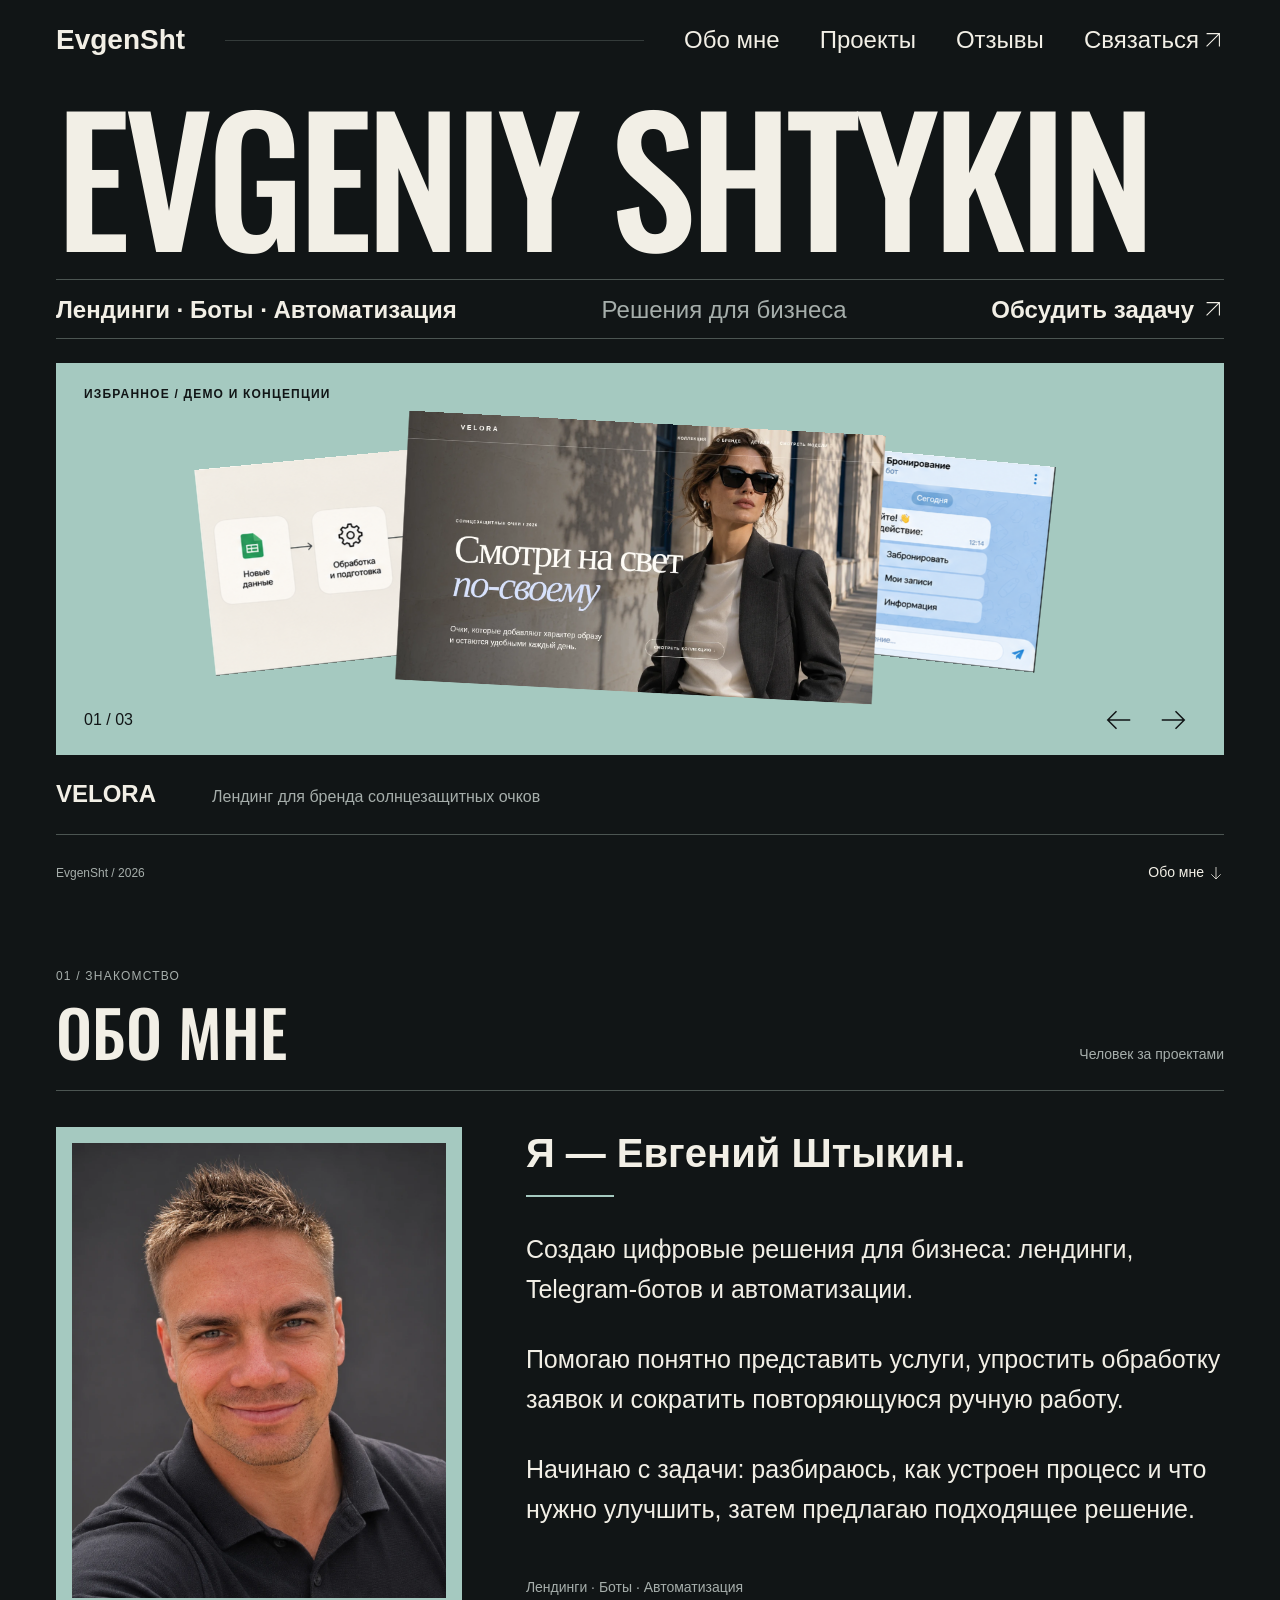
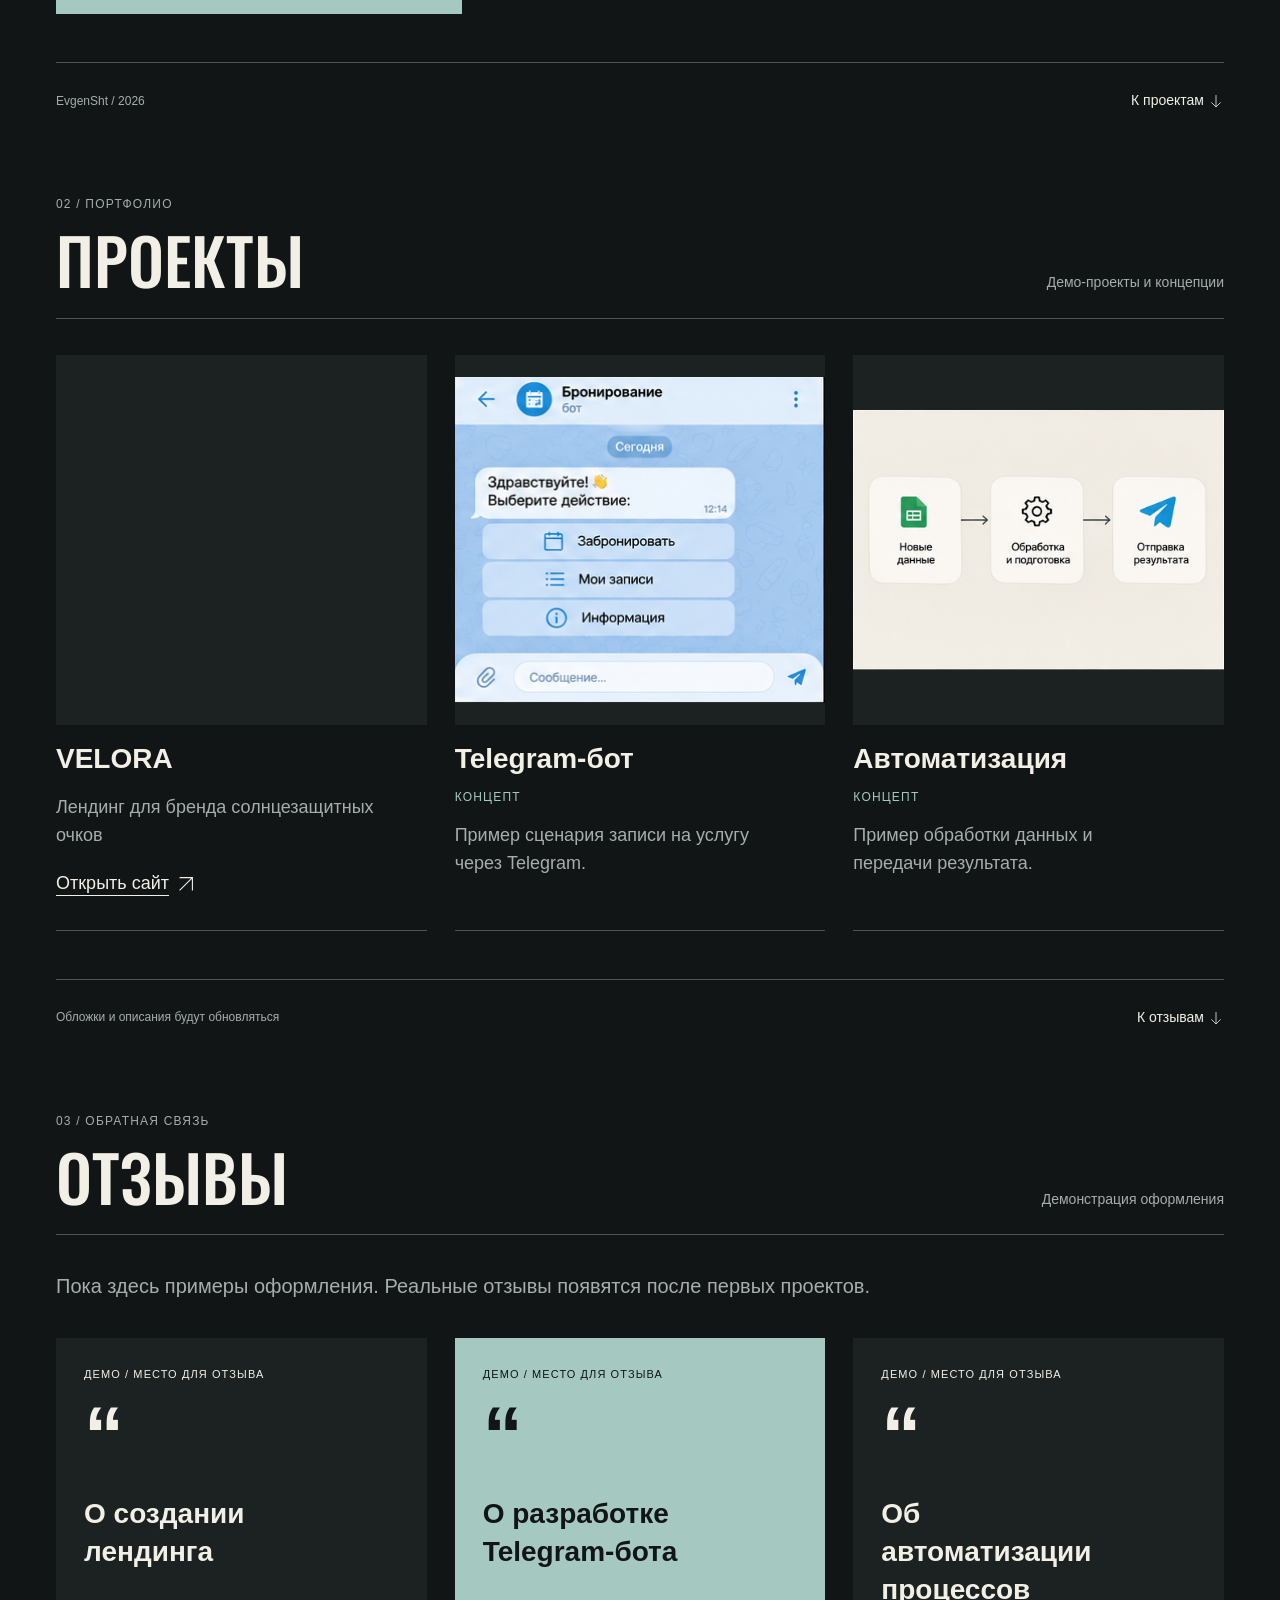
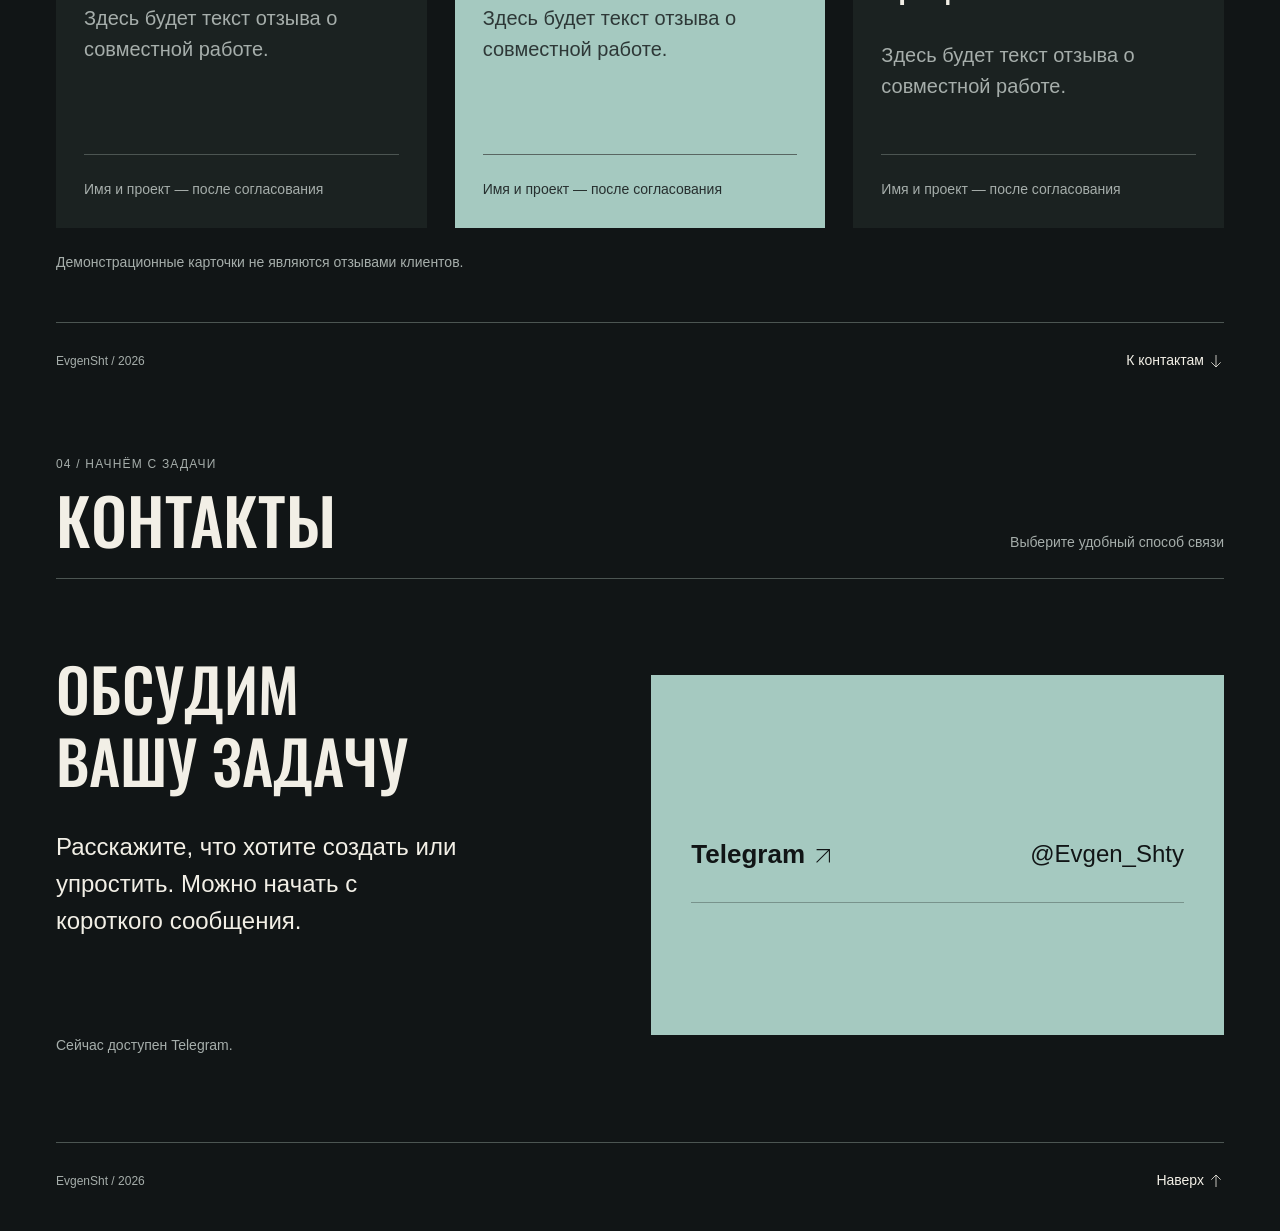
==== index.html @ 4b6b6c93 "Publish VELORA in the portfolio" ====
<!DOCTYPE html><html lang="ru" class="rDlCRW_variable"><head><meta charSet="utf-8"/><meta name="viewport" content="width=device-width, initial-scale=1, viewport-fit=cover"/><link rel="preload" href="/_next/static/media/Oswald-s.p.36vnzydago666.ttf" as="font" crossorigin="" type="font/ttf"/><link rel="preload" as="image" href="/images/velora-gallery-cover.webp"/><link rel="stylesheet" href="/_next/static/chunks/2cb6ocm-rju7x.css" data-precedence="next"/><link rel="preload" as="script" fetchPriority="low" href="/_next/static/chunks/1pcw6gskne7pf.js"/><script src="/_next/static/chunks/0li7vzj18bfpo.js" async=""></script><script src="/_next/static/chunks/092r-mewpaf3q.js" async=""></script><script src="/_next/static/chunks/3hcg696yt7n09.js" async=""></script><script src="/_next/static/chunks/turbopack-2u1d16houkiyo.js" async=""></script><script src="/_next/static/chunks/3qfy96eoyh-ek.js" async=""></script><script src="/_next/static/chunks/33r9vmjo1h69k.js" async=""></script><meta name="theme-color" content="#111516"/><title>EvgenSht — лендинги, Telegram-боты и автоматизации</title><meta name="description" content="Евгений Штыкин. Создаю цифровые решения для бизнеса: лендинги, Telegram-ботов и автоматизации. Обсудим вашу задачу."/><meta name="robots" content="noindex, nofollow"/><link rel="icon" href="/icon.svg?icon.2manffey2lk8n.svg" sizes="any" type="image/svg+xml"/><meta name="next-size-adjust" content=""/><script src="/_next/static/chunks/0cz1d0mv5g_q7.js" noModule=""></script></head><body><div hidden=""><!--$--><!--/$--></div><a class="skip-link" href="#main-content">К основному содержимому</a><header class="site-header"><div class="header-inner container"><a class="brand" href="#home" translate="no">EvgenSht</a><div class="header-line" aria-hidden="true"></div><nav class="desktop-navigation" aria-label="Основная навигация"><a href="#about">Обо мне</a><a href="#projects">Проекты</a><a href="#reviews">Отзывы</a><a href="#contacts">Связаться <svg aria-hidden="true" focusable="false" viewBox="0 0 24 24" class="arrow"><path d="M5 19 19 5M5 5h14v14" fill="none" stroke="currentColor" stroke-width="1.2"></path></svg></a></nav><button type="button" class="menu-button" aria-haspopup="dialog" aria-controls="mobile-menu" aria-expanded="false">Меню <span aria-hidden="true">≡</span></button></div></header><dialog id="mobile-menu" class="mobile-menu" aria-labelledby="menu-title"><div class="menu-inner container"><div class="menu-top"><span class="brand" translate="no">EvgenSht</span><button type="button" class="menu-close">Закрыть <span aria-hidden="true">×</span></button></div><h2 id="menu-title" class="eyebrow">Навигация</h2><nav aria-label="Мобильная навигация"><a href="#home" aria-current="location">Главная<svg aria-hidden="true" focusable="false" viewBox="0 0 24 24" class="arrow"><path d="M5 19 19 5M5 5h14v14" fill="none" stroke="currentColor" stroke-width="1.2"></path></svg></a><a href="#about">Обо мне<svg aria-hidden="true" focusable="false" viewBox="0 0 24 24" class="arrow"><path d="M5 19 19 5M5 5h14v14" fill="none" stroke="currentColor" stroke-width="1.2"></path></svg></a><a href="#projects">Проекты<svg aria-hidden="true" focusable="false" viewBox="0 0 24 24" class="arrow"><path d="M5 19 19 5M5 5h14v14" fill="none" stroke="currentColor" stroke-width="1.2"></path></svg></a><a href="#reviews">Отзывы<svg aria-hidden="true" focusable="false" viewBox="0 0 24 24" class="arrow"><path d="M5 19 19 5M5 5h14v14" fill="none" stroke="currentColor" stroke-width="1.2"></path></svg></a><a href="#contacts">Контакты<svg aria-hidden="true" focusable="false" viewBox="0 0 24 24" class="arrow"><path d="M5 19 19 5M5 5h14v14" fill="none" stroke="currentColor" stroke-width="1.2"></path></svg></a></nav><a class="menu-cta" href="https://t.me/Evgen_Shty">Обсудить задачу<!-- --> <svg aria-hidden="true" focusable="false" viewBox="0 0 24 24" class="arrow"><path d="M5 19 19 5M5 5h14v14" fill="none" stroke="currentColor" stroke-width="1.2"></path></svg></a><p class="muted">Telegram<!-- --> · <!-- -->@Evgen_Shty</p></div></dialog><noscript><nav class="fallback-navigation container" aria-label="Навигация без JavaScript"><a href="#home">Главная</a><a href="#about">Обо мне</a><a href="#projects">Проекты</a><a href="#reviews">Отзывы</a><a href="#contacts">Контакты</a></nav></noscript><main id="main-content" tabindex="-1"><section id="home" class="home-section page-section container" aria-labelledby="home-title"><h1 id="home-title" class="hero-name" tabindex="-1" translate="no"><span>EVGENIY</span> <span>SHTYKIN</span></h1><div class="hero-strip"><p class="services"><span>Лендинги</span><span>Боты</span><span>Автоматизация</span></p><p class="positioning muted">Решения для бизнеса</p><a class="text-cta" href="https://t.me/Evgen_Shty">Обсудить задачу<!-- --> <svg aria-hidden="true" focusable="false" viewBox="0 0 24 24" class="arrow"><path d="M5 19 19 5M5 5h14v14" fill="none" stroke="currentColor" stroke-width="1.2"></path></svg></a></div><div class="gallery" aria-label="Избранные проекты"><div class="gallery-stage"><p class="gallery-label eyebrow">Избранное / демо и концепции</p><div class="gallery-stack"><div class="gallery-card" data-slot="active" data-project="velora"><img alt="" draggable="false" width="1440" height="810" decoding="async" data-nimg="1" style="color:transparent" src="/images/velora-gallery-cover.webp"/><a class="gallery-hit-area" href="/demo/velora/" target="_blank" rel="noopener noreferrer" aria-label="VELORA — открыть сайт в новой вкладке"></a></div><div class="gallery-card" data-slot="right" data-project="telegram-demo"><img alt="" draggable="false" loading="lazy" width="368" height="324" decoding="async" data-nimg="1" style="color:transparent" src="/images/telegram-concept.png"/><button class="gallery-hit-area" type="button" tabindex="-1" aria-label="Выбрать проект: Telegram-бот"></button></div><div class="gallery-card" data-slot="left" data-project="automation-demo"><img alt="" draggable="false" loading="lazy" width="461" height="324" decoding="async" data-nimg="1" style="color:transparent" src="/images/automation-concept.png"/><button class="gallery-hit-area" type="button" tabindex="-1" aria-label="Выбрать проект: Автоматизация"></button></div></div><div class="gallery-controls"><span class="gallery-count" aria-label="Проект 1 из 3">01<!-- --> / <!-- -->03</span><div class="gallery-arrows"><button type="button" aria-label="Предыдущий проект"><svg aria-hidden="true" focusable="false" viewBox="0 0 24 24" class="arrow"><path d="M21 12H3m7-7-7 7 7 7" fill="none" stroke="currentColor" stroke-width="1.2"></path></svg></button><button type="button" aria-label="Следующий проект"><svg aria-hidden="true" focusable="false" viewBox="0 0 24 24" class="arrow"><path d="M3 12h18m-7-7 7 7-7 7" fill="none" stroke="currentColor" stroke-width="1.2"></path></svg></button></div></div></div><div class="gallery-caption"><h2>VELORA</h2><p>Лендинг для бренда солнцезащитных очков</p></div><p role="status" aria-live="polite" aria-atomic="true" class="sr-only"></p></div><div class="section-footer"><p>EvgenSht / 2026</p><a href="#about">Обо мне<!-- --> <svg aria-hidden="true" focusable="false" viewBox="0 0 24 24" class="arrow"><path d="M12 3v18m-7-7 7 7 7-7" fill="none" stroke="currentColor" stroke-width="1.2"></path></svg></a></div></section><section id="about" class="page-section container" aria-labelledby="about-title"><div class="section-heading"><div><p class="eyebrow">01<!-- --> / <!-- -->Знакомство</p><h2 id="about-title" tabindex="-1">Обо мне</h2></div><p class="section-detail muted">Человек за проектами</p></div><div class="about-layout section-content"><div class="portrait-frame"><img alt="Евгений Штыкин" loading="lazy" width="1254" height="1254" decoding="async" data-nimg="1" class="portrait" style="color:transparent" src="/images/owner-portrait.webp"/></div><div class="about-copy"><h3>Я — Евгений Штыкин.</h3><div class="accent-line" aria-hidden="true"></div><p>Создаю цифровые решения для бизнеса: лендинги, Telegram-ботов и автоматизации.</p><p>Помогаю понятно представить услуги, упростить обработку заявок и сократить повторяющуюся ручную работу.</p><p>Начинаю с задачи: разбираюсь, как устроен процесс и что нужно улучшить, затем предлагаю подходящее решение.</p><p class="about-services muted">Лендинги · Боты · Автоматизация</p></div></div><div class="section-footer"><p>EvgenSht / 2026</p><a href="#projects">К проектам<!-- --> <svg aria-hidden="true" focusable="false" viewBox="0 0 24 24" class="arrow"><path d="M12 3v18m-7-7 7 7 7-7" fill="none" stroke="currentColor" stroke-width="1.2"></path></svg></a></div></section><section id="projects" class="page-section container" aria-labelledby="projects-title"><div class="section-heading"><div><p class="eyebrow">02<!-- --> / <!-- -->Портфолио</p><h2 id="projects-title" tabindex="-1">Проекты</h2></div><p class="section-detail muted">Демо-проекты и концепции</p></div><div class="projects-grid section-content"><article class="project-card"><div class="project-cover"><picture><source media="(max-width: 767px)" srcSet="/images/velora-project-mobile.webp"/><img alt="Первый экран VELORA: заголовок и портрет в солнцезащитных очках" loading="lazy" width="1024" height="1024" decoding="async" data-nimg="1" style="color:transparent" src="/images/velora-project-cover.webp"/></picture></div><h3 translate="no">VELORA</h3><p class="project-summary muted">Лендинг для бренда солнцезащитных очков</p><a class="project-demo" href="/demo/velora/" target="_blank" rel="noopener noreferrer" aria-label="Открыть сайт VELORA в новой вкладке">Открыть сайт <svg aria-hidden="true" focusable="false" viewBox="0 0 24 24" class="arrow"><path d="M5 19 19 5M5 5h14v14" fill="none" stroke="currentColor" stroke-width="1.2"></path></svg></a></article><article class="project-card"><div class="project-cover"><picture><img alt="Иллюстрация концепта бота для записи на услугу" loading="lazy" width="368" height="324" decoding="async" data-nimg="1" style="color:transparent" src="/images/telegram-concept.png"/></picture></div><h3>Telegram-бот</h3><p class="project-status eyebrow">Концепт</p><p class="project-summary muted">Пример сценария записи на услугу через Telegram.</p></article><article class="project-card"><div class="project-cover"><picture><img alt="Иллюстрация концепта: новые данные, обработка и отправка результата" loading="lazy" width="461" height="324" decoding="async" data-nimg="1" style="color:transparent" src="/images/automation-concept.png"/></picture></div><h3>Автоматизация</h3><p class="project-status eyebrow">Концепт</p><p class="project-summary muted">Пример обработки данных и передачи результата.</p></article></div><div class="section-footer"><p>Обложки и описания будут обновляться</p><a href="#reviews">К отзывам<!-- --> <svg aria-hidden="true" focusable="false" viewBox="0 0 24 24" class="arrow"><path d="M12 3v18m-7-7 7 7 7-7" fill="none" stroke="currentColor" stroke-width="1.2"></path></svg></a></div></section><section id="reviews" class="page-section container" aria-labelledby="reviews-title"><div class="section-heading"><div><p class="eyebrow">03<!-- --> / <!-- -->Обратная связь</p><h2 id="reviews-title" tabindex="-1">Отзывы</h2></div><p class="section-detail muted">Демонстрация оформления</p></div><p class="reviews-intro muted">Пока здесь примеры оформления. Реальные отзывы появятся после первых проектов.</p><div class="reviews-grid section-content"><article class="review-card"><p class="eyebrow">Демо / место для отзыва</p><span class="quote-mark" aria-hidden="true">“</span><h3>О создании лендинга</h3><p class="review-text">Здесь будет текст отзыва о совместной работе.</p><p class="review-author">Имя и проект — после согласования</p></article><article class="review-card review-accent"><p class="eyebrow">Демо / место для отзыва</p><span class="quote-mark" aria-hidden="true">“</span><h3>О разработке Telegram-бота</h3><p class="review-text">Здесь будет текст отзыва о совместной работе.</p><p class="review-author">Имя и проект — после согласования</p></article><article class="review-card"><p class="eyebrow">Демо / место для отзыва</p><span class="quote-mark" aria-hidden="true">“</span><h3>Об автоматизации процессов</h3><p class="review-text">Здесь будет текст отзыва о совместной работе.</p><p class="review-author">Имя и проект — после согласования</p></article></div><p class="reviews-disclaimer muted">Демонстрационные карточки не являются отзывами клиентов.</p><div class="section-footer"><p>EvgenSht / 2026</p><a href="#contacts">К контактам<!-- --> <svg aria-hidden="true" focusable="false" viewBox="0 0 24 24" class="arrow"><path d="M12 3v18m-7-7 7 7 7-7" fill="none" stroke="currentColor" stroke-width="1.2"></path></svg></a></div></section><section id="contacts" class="page-section container contacts-section" aria-labelledby="contacts-title"><div class="section-heading"><div><p class="eyebrow">04<!-- --> / <!-- -->Начнём с задачи</p><h2 id="contacts-title" tabindex="-1">Контакты</h2></div><p class="section-detail muted">Выберите удобный способ связи</p></div><div class="contacts-layout section-content"><div class="contact-intro"><h3>Обсудим вашу задачу</h3><p>Расскажите, что хотите создать или упростить. Можно начать с короткого сообщения.</p><p class="contact-note muted">Сейчас доступен Telegram.</p></div><address class="contact-panel"><a href="https://t.me/Evgen_Shty" class="contact-link"><span>Telegram<!-- --> <svg aria-hidden="true" focusable="false" viewBox="0 0 24 24" class="arrow"><path d="M5 19 19 5M5 5h14v14" fill="none" stroke="currentColor" stroke-width="1.2"></path></svg></span><span>@Evgen_Shty</span></a></address></div><div class="section-footer"><p>EvgenSht / 2026</p><a href="#home">Наверх<!-- --> <svg aria-hidden="true" focusable="false" viewBox="0 0 24 24" class="arrow"><path d="M12 21V3m-7 7 7-7 7 7" fill="none" stroke="currentColor" stroke-width="1.2"></path></svg></a></div></section></main><!--$--><!--/$--><script id="_R_">(globalThis["TURBOPACK"] || (globalThis["TURBOPACK"] = [])).push({"otherChunks":["static/chunks/1pcw6gskne7pf.js","static/chunks/0li7vzj18bfpo.js","static/chunks/092r-mewpaf3q.js","static/chunks/3hcg696yt7n09.js"],"runtimeModuleIds":[94553]});</script><script src="/_next/static/chunks/1pcw6gskne7pf.js" async=""></script><script>(self.__next_f=self.__next_f||[]).push([0])</script><script>self.__next_f.push([1,"1:\"$Sreact.fragment\"\n2:\"/_next/static/chunks/3qfy96eoyh-ek.js\"\n3:I[39756,[\"$2\"],\"default\"]\n4:I[37457,[\"$2\"],\"default\"]\n6:\"/_next/static/chunks/33r9vmjo1h69k.js\"\n7:I[36852,[\"$2\",\"$6\"],\"SiteHeader\"]\n8:I[23327,[\"$2\",\"$6\"],\"ProjectGallery\"]\n11:\"ViewportBoundary\"\n12:I[97367,[\"$2\"],\"$11\"]\n14:\"MetadataBoundary\"\n15:I[97367,[\"$2\"],\"$14\"]\n16:\"$Sreact.suspense\"\n18:I[68027,[\"$2\"],\"default\",1]\n:HL[\"/_next/static/chunks/2cb6ocm-rju7x.css\",\"style\"]\n:HL[\"/_next/static/media/Oswald-s.p.36vnzydago666.ttf\",\"font\",{\"crossOrigin\":\"\",\"type\":\"font/ttf\"}]\n5:[[\"children\",{\"s\":\"__PAGE__\",\"h\":512,\"d\":{\"r\":[\"$\",\"$1\",\"c\",{\"children\":[[[\"$\",\"$L7\",null,{}],[\"$\",\"main\",null,{\"id\":\"main-content\",\"tabIndex\":-1,\"children\":[[\"$\",\"section\",null,{\"id\":\"home\",\"className\":\"home-section page-section container\",\"aria-labelledby\":\"home-title\",\"children\":[[\"$\",\"h1\",null,{\"id\":\"home-title\",\"className\":\"hero-name\",\"tabIndex\":-1,\"translate\":\"no\",\"children\":[[\"$\",\"span\",null,{\"children\":\"EVGENIY\"}],\" \",[\"$\",\"span\",null,{\"children\":\"SHTYKIN\"}]]}],[\"$\",\"div\",null,{\"className\":\"hero-strip\",\"children\":[[\"$\",\"p\",null,{\"className\":\"services\",\"children\":[[\"$\",\"span\",\"Лендинги\",{\"children\":\"Лендинги\"}],[\"$\",\"span\",\"Боты\",{\"children\":\"Боты\"}],[\"$\",\"span\",\"Автоматизация\",{\"children\":\"Автоматизация\"}]]}],[\"$\",\"p\",null,{\"className\":\"positioning muted\",\"children\":\"Решения для бизнеса\"}],[\"$\",\"a\",null,{\"className\":\"text-cta\",\"href\":\"https://t.me/Evgen_Shty\",\"children\":[\"Обсудить задачу\",\" \",[\"$\",\"svg\",null,{\"aria-hidden\":\"true\",\"focusable\":\"false\",\"viewBox\":\"0 0 24 24\",\"className\":\"arrow\",\"children\":[\"$\",\"path\",null,{\"d\":\"M5 19 19 5M5 5h14v14\",\"fill\":\"none\",\"stroke\":\"currentColor\",\"strokeWidth\":\"1.2\"}]}]]}]]}],[\"$\",\"$L8\",null,{\"items\":[{\"id\":\"velora\",\"title\":\"VELORA\",\"status\":\"demo\",\"order\":1,\"featured\":true,\"summary\":\"Лендинг для бренда солнцезащитных очков\",\"showStatus\":false,\"image\":{\"src\":\"/images/velora-gallery-cover.webp\",\"alt\":\"Первый экран VELORA: заголовок и портрет в солнцезащитных очках\",\"width\":1440,\"height\":810},\"catalogImage\":{\"src\":\"/images/velora-project-cover.webp\",\"mobileSrc\":\"/images/velora-project-mobile.webp\",\"alt\":\"Первый экран VELORA: заголовок и портрет в солнцезащитных очках\",\"width\":1024,\"height\":1024},\"technologies\":[],\"demoUrl\":\"/demo/velora/\"},{\"id\":\"telegram-demo\",\"title\":\"Telegram-бот\",\"status\":\"concept\",\"order\":2,\"featured\":true,\"summary\":\"Пример сценария записи на услугу через Telegram.\",\"image\":{\"src\":\"/images/telegram-concept.png\",\"alt\":\"Иллюстрация концепта бота для записи на услугу\",\"width\":368,\"height\":324},\"technologies\":[],\"demoUrl\":null},{\"id\":\"automation-demo\",\"title\":\"Автоматизация\",\"status\":\"concept\",\"order\":3,\"featured\":true,\"summary\":\"Пример обработки данных и передачи результата.\",\"image\":{\"src\":\"/images/automation-concept.png\",\"alt\":\"Иллюстрация концепта: новые данные, обработка и отправка результата\",\"width\":461,\"height\":324},\"technologies\":[],\"demoUrl\":null}]}],[\"$\",\"div\",null,{\"className\":\"section-footer\",\"children\":[[\"$\",\"p\",null,{\"children\":\"EvgenSht / 2026\"}],[\"$\",\"a\",null,{\"href\":\"#about\",\"children\":[\"Обо мне\",\" \",[\"$\",\"svg\",null,{\"aria-hidden\":\"true\",\"focusable\":\"false\",\"viewBox\":\"0 0 24 24\",\"className\":\"arrow\",\"children\":[\"$\",\"path\",null,{\"d\":\"M12 3v18m-7-7 7 7 7-7\",\"fill\":\"none\",\"stroke\":\"currentColor\",\"strokeWidth\":\"1.2\"}]}]]}]]}]]}],[\"$\",\"section\",null,{\"id\":\"about\",\"className\":\"page-section container\",\"aria-labelledby\":\"about-title\",\"children\":[\"$L9\",\"$La\",\"$Lb\"]}],\"$Lc\",\"$Ld\",\"$Le\"]}]],[\"$Lf\"],\"$L10\"]}],\"p\":false,\"v\":null}}]]\n0:{\"P\":null,\"c\":[\"\",\"\"],\"q\":\"\",\"i\":false,\"t\":{\"t\":{\"s\":\"\",\"h\":528,\"d\":{\"r\":[\"$\",\"$1\",\"c\",{\"children\":[[[\"$\",\"link\",\"0\",{\"rel\":\"stylesheet\",\"href\":\"/_next/static/chunks/2cb6ocm-rju7x.css\",\"precedence\":\"next\",\"crossOrigin\":\"$undefined\",\"nonce\":\"$undefined\"}],[\"$\",\"script\",\"script-0\",{\"src\":\"/_next/static/chunks/3qfy96eoyh-ek.js\",\"async\":true,\"nonce\":\"$undefined\"}]],[\"$\",\"html\",null,{\"lang\":\"ru\",\"className\":\"rDlCRW_variable\",\"children\":[\"$\",\"body\",null,{\"children\":[[\"$\",\"a\",null,{\"className\":\"skip-link\",\"href\":\"#main-content\",\"children\":\"К основному содержимому\"}],[\"$\",\"$L3\",null,{\"parallelRouterKey\":\"children\",\"error\":\"$undefined\",\"errorStyles\":\"$undefined\",\"errorScripts\":\"$undefined\",\"template\":[\"$\",\"$L4\",null,{}],\"templateStyles\":\"$undefined\",\"templateScripts\":\"$undefined\",\"notFound\":[[[\"$\",\"title\",null,{\"children\":\"404: This page could not be found.\"}],[\"$\",\"div\",null,{\"style\":{\"fontFamily\":\"system-ui,\\\"Segoe UI\\\",Roboto,Helvetica,Arial,sans-serif,\\\"Apple Color Emoji\\\",\\\"Segoe UI Emoji\\\"\",\"height\":\"100vh\",\"textAlign\":\"center\",\"display\":\"flex\",\"flexDirection\":\"column\",\"alignItems\":\"center\",\"justifyContent\":\"center\"},\"children\":[\"$\",\"div\",null,{\"children\":[[\"$\",\"style\",null,{\"dangerouslySetInnerHTML\":{\"__html\":\"body{color:#000;background:#fff;margin:0}.next-error-h1{border-right:1px solid rgba(0,0,0,.3)}@media (prefers-color-scheme:dark){body{color:#fff;background:#000}.next-error-h1{border-right:1px solid rgba(255,255,255,.3)}}\"}}],[\"$\",\"h1\",null,{\"className\":\"next-error-h1\",\"style\":{\"display\":\"inline-block\",\"margin\":\"0 20px 0 0\",\"padding\":\"0 23px 0 0\",\"fontSize\":24,\"fontWeight\":500,\"verticalAlign\":\"top\",\"lineHeight\":\"49px\"},\"children\":404}],[\"$\",\"div\",null,{\"style\":{\"display\":\"inline-block\"},\"children\":[\"$\",\"h2\",null,{\"style\":{\"fontSize\":14,\"fontWeight\":400,\"lineHeight\":\"49px\",\"margin\":0},\"children\":\"This page could not be found.\"}]}]]}]}]],[]],\"forbidden\":\"$undefined\",\"unauthorized\":\"$undefined\"}]]}]}]]}],\"p\":false,\"v\":null},\"c\":\"$Q5\"},\"h\":{\"r\":[\"$\",\"$1\",\"h\",{\"children\":[null,[\"$\",\"$L12\",null,{\"children\":\"$L13\"}],[\"$\",\"$L15\",null,{\"children\":[[\"$\",\"div\",null,{\"hidden\":true,\"children\":[\"$\",\"$16\",null,{\"name\":\"Next.Metadata\",\"children\":\"$L17\"}]}],null]}],[\"$\",\"meta\",null,{\"name\":\"next-size-adjust\",\"content\":\"\"}]]}],\"p\":false,\"v\":null}},\"m\":\"$undefined\",\"G\":[\"$18\",[[\"$\",\"link\",\"0\",{\"rel\":\"stylesheet\",\"href\":\"/_next/static/chunks/2cb6ocm-rju7x.css\",\"precedence\":\"next\",\"crossOrigin\":\"$undefined\",\"nonce\":\"$undefined\"}]]],\"S\":true,\"r\":\"$undefined\",\"s\":\"$undefined\",\"a\":\"$undefined\",\"l\":\"$undefined\",\"p\":\"$undefined\",\"d\":\"$undefined\",\"b\":\"_4x11G5PwdOQxirwxKvTc\"}\n19:I[5500,[\"$2\",\"$6\"],\"Image\"]\n1d:I[97367,[\"$2\"],\"OutletBoundary\"]\n9:[\"$\",\"div\",null,{\"className\":\"section-heading\",\"children\":[[\"$\",\"div\",null,{\"children\":[[\"$\",\"p\",null,{\"className\":\"eyebrow\",\"children\":[\"01\",\" / \",\"Знакомство\"]}],[\"$\",\"h2\",null,{\"id\":\"about-title\",\"tabIndex\":-1,\"children\":\"Обо мне\"}]]}],[\"$\",\"p\",null,{\"className\":\"section-detail muted\",\"children\":\"Человек за проектами\"}]]}]\na:[\"$\",\"div\",null,{\"className\":\"about-layout section-content\",\"children\":[[\"$\",\"div\",null,{\"className\":\"portrait-frame\",\"children\":[\"$\",\"$L19\",null,{\"src\":\"/images/owner-portrait.webp\",\"alt\":\"Евгений Штыкин\",\"width\":1254,\"height\":1254,\"sizes\":\"(max-width: 767px) 90vw, 36vw\",\"className\":\"portrait\"}]}],[\"$\",\"div\",null,{\"className\":\"about-copy\",\"children\":[[\"$\",\"h3\",null,{\"children\":\"Я — Евгений Штыкин.\"}],[\"$\",\"div\",null,{\"className\":\"accent-line\",\"aria-hidden\":\"true\"}],[[\"$\",\"p\",\"Создаю цифровые решения для бизнеса: лендинги, Telegram-ботов и автоматизации.\",{\"children\":\"Создаю цифровые решения для бизнеса: лендинги, Telegram-ботов и автоматизации.\"}],[\"$\",\"p\",\"Помогаю понятно представить услуги, упростить обработку заявок и сократить повторяющуюся ручную работу.\",{\"children\":\"Помогаю понятно представить услуги, упростить обработку заявок и сократить повторяющуюся ручную работу.\"}],[\"$\",\"p\",\"Начинаю с задачи: разбираюсь, как устроен процесс и что нужно улучшить, затем предлагаю подходящее решение.\",{\"children\":\"Начинаю с задачи: разбираюсь, как устроен процесс и что нужно улучшить, затем предлагаю подходящее решение.\"}]],[\"$\",\"p\",null,{\"className\":\"about-services muted\",\"children\":\"Лендинги · Боты · Автоматизация\"}]]}]]}]\nb:[\"$\",\"div\",null,{\"className\":\"section-footer\",\"children\":[[\"$\",\"p\",null,{\"children\":\"EvgenSht / 2026\"}],[\"$\",\"a\",null,{\"href\":\"#projects\",\"children\":[\"К проектам\",\" \",[\"$\",\"svg\",null,{\"aria-hidden\":\"true\",\"focusable\":\"false\",\"viewBox\":\"0 0 24 24\",\"className\":\"arrow\",\"children\":[\"$\",\"path\",null,{\"d\":\"M12 3v18m-7-7 7 7 7-7\",\"fill\":\"none\",\"stroke\":\"currentColor\",\"strokeWidth\":\"1.2\"}]}]]}]]}]\n1a:[[\"$\",\"source\",null,{\"media\":\"(max-width: 767px)\",\"srcSet\":\"/images/velora-project-mobile.webp\"}],[\"$\",\"$L19\",null,{\"src\":\"/images/velora-project-cover.webp\",\"alt\":\"Первый экран VELORA: заголовок и портрет в солнцезащитных очках\",\"width\":1024,\"height\":1024,\"sizes\":\"(max-width: 767px) 90vw, (max-width: 1023px) 45vw, 30vw\"}]]\n1b:[\"$undefined\",[\"$\",\"$L19\",null,{\"src\":\"/images/telegram-concept.png\",\"alt\":\"Иллюстрация концепта бота для записи на услугу\",\"width\":368,\"height\":324,\"sizes\":\"(max-width: 767px) 90vw, (max-width: 1023px) 45vw, 30vw\"}]]\n1c:[\"$undefined\",[\"$\",\"$L19\",null,{\"src\":\"/images/automation-concept.png\",\"alt\":\"Иллюстрация концепта: новые данные, обработка и отправка результата\",\"width\":461,\"height\":324,\"sizes\":\"(max-width: 767px) 90vw, (max-width: 1023px) 45vw, 30vw\"}]]\nc:[\"$\",\"section\",null,{\"id\":\"projects\",\"className\":\"page-section container\",\"aria-labelledby\":\"projects-title\",\"children\":[[\"$\",\"div\",null,{\"className\":\"section-heading\",\"children\":[[\"$\",\"div\",null,{\"children\":[[\"$\",\"p\",null,{\"className\":\"eyebrow\",\"children\":[\"02\",\" / \",\"Портфолио\"]}],[\"$\",\"h2\",null,{\"id\":\"projects-title\",\"tabIndex\":-1,\"children\":\"Проекты\"}]]}],[\"$\",\"p\",null,{\"className\":\"section-detail muted\",\"children\":\"Демо-проекты и концепции\"}]]}],[\"$\",\"div\",null,{\"className\":\"projects-grid section-content\",\"children\":[[\"$\",\"article\",\"velora\",{\"className\":\"project-card\",\"children\":[[\"$\",\"div\",null,{\"className\":\"project-cover\",\"children\":[\"$\",\"picture\",null,{\"children\":\"$1a\"}]}],[\"$\",\"h3\",null,{\"translate\":\"no\",\"children\":\"VELORA\"}],false,[\"$\",\"p\",null,{\"className\":\"project-summary muted\",\"children\":\"Лендинг для бренда солнцезащитных очков\"}],false,[\"$\",\"a\",null,{\"className\":\"project-demo\",\"href\":\"/demo/velora/\",\"target\":\"_blank\",\"rel\":\"noopener noreferrer\",\"aria-label\":\"Открыть сайт VELORA в новой вкладке\",\"children\":[\"Открыть сайт \",[\"$\",\"svg\",null,{\"aria-hidden\":\"true\",\"focusable\":\"false\",\"viewBox\":\"0 0 24 24\",\"className\":\"arrow\",\"children\":[\"$\",\"path\",null,{\"d\":\"M5 19 19 5M5 5h14v14\",\"fill\":\"none\",\"stroke\":\"currentColor\",\"strokeWidth\":\"1.2\"}]}]]}]]}],[\"$\",\"article\",\"telegram-demo\",{\"className\":\"project-card\",\"children\":[[\"$\",\"div\",null,{\"className\":\"project-cover\",\"children\":[\"$\",\"picture\",null,{\"children\":\"$1b\"}]}],[\"$\",\"h3\",null,{\"translate\":\"$undefined\",\"children\":\"Telegram-бот\"}],[\"$\",\"p\",null,{\"className\":\"project-status eyebrow\",\"children\":\"Концепт\"}],[\"$\",\"p\",null,{\"className\":\"project-summary muted\",\"children\":\"Пример сценария записи на услугу через Telegram.\"}],false,null]}],[\"$\",\"article\",\"automation-demo\",{\"className\":\"project-card\",\"children\":[[\"$\",\"div\",null,{\"className\":\"project-cover\",\"children\":[\"$\",\"picture\",null,{\"children\":\"$1c\"}]}],[\"$\",\"h3\",null,{\"translate\":\"$undefined\",\"children\":\"Автоматизация\"}],[\"$\",\"p\",null,{\"className\":\"project-status eyebrow\",\"children\":\"Концепт\"}],[\"$\",\"p\",null,{\"className\":\"project-summary muted\",\"children\":\"Пример обработки данных и передачи результата.\"}],false,null]}]]}],[\"$\",\"div\",null,{\"className\":\"section-footer\",\"children\":[[\"$\",\"p\",null,{\"children\":\"Обложки и описания будут обновляться\"}],[\"$\",\"a\",null,{\"href\":\"#reviews\",\"children\":[\"К отзывам\",\" \",[\"$\",\"svg\",null,{\"aria-hidden\":\"true\",\"focusable\":\"false\",\"viewBox\":\"0 0 24 24\",\"className\":\"arrow\",\"children\":[\"$\",\"path\",null,{\"d\":\"M12 3v18m-7-7 7 7 7-7\",\"fill\":\"none\",\"stroke\":\"currentColor\",\"strokeWidth\":\"1.2\"}]}]]}]]}]]}]\nd:[\"$\",\"section\",null,{\"id\":\"reviews\",\"className\":\"page-section container\",\"aria-labelledby\":\"reviews-title\",\"children\":[[\"$\",\"div\",null,{\"className\":\"section-heading\",\"children\":[[\"$\",\"div\",null,{\"children\":[[\"$\",\"p\",null,{\"className\":\"eyebrow\",\"children\":[\"03\",\" / \",\"Обратная связь\"]}],[\"$\",\"h2\",null,{\"id\":\"reviews-title\",\"tabIndex\":-1,\"children\":\"Отзывы\"}]]}],[\"$\",\"p\",null,{\"className\":\"section-detail muted\",\"children\":\"Демонстрация оформления\"}]]}],[\"$\",\"p\",null,{\"className\":\"reviews-intro muted\",\"children\":\"Пока здесь примеры оформления. Реальные отзывы появятся после первых проектов.\"}],[\"$\",\"div\",null,{\"className\":\"reviews-grid section-content\",\"children\":[[\"$\",\"article\",\"landing\",{\"className\":\"review-card\",\"children\":[[\"$\",\"p\",null,{\"className\":\"eyebrow\",\"children\":\"Демо / место для отзыва\"}],[\"$\",\"span\",null,{\"className\":\"quote-mark\",\"aria-hidden\":\"true\",\"children\":\"“\"}],[\"$\",\"h3\",null,{\"children\":\"О создании лендинга\"}],[\"$\",\"p\",null,{\"className\":\"review-text\",\"children\":\"Здесь будет текст отзыва о совместной работе.\"}],[\"$\",\"p\",null,{\"className\":\"review-author\",\"children\":\"Имя и проект — после согласования\"}]]}],[\"$\",\"article\",\"bot\",{\"className\":\"review-card review-accent\",\"children\":[[\"$\",\"p\",null,{\"className\":\"eyebrow\",\"children\":\"Демо / место для отзыва\"}],[\"$\",\"span\",null,{\"className\":\"quote-mark\",\"aria-hidden\":\"true\",\"children\":\"“\"}],[\"$\",\"h3\",null,{\"children\":\"О разработке Telegram-бота\"}],[\"$\",\"p\",null,{\"className\":\"review-text\",\"children\":\"Здесь будет текст отзыва о совместной работе.\"}],[\"$\",\"p\",null,{\"className\":\"review-author\",\"children\":\"Имя и проект — после согласования\"}]]}],[\"$\",\"article\",\"automation\",{\"className\":\"review-card\",\"children\":[[\"$\",\"p\",null,{\"className\":\"eyebrow\",\"children\":\"Демо / место для отзыва\"}],[\"$\",\"span\",null,{\"className\":\"quote-mark\",\"aria-hidden\":\"true\",\"children\":\"“\"}],[\"$\",\"h3\",null,{\"children\":\"Об автоматизации процессов\"}],[\"$\",\"p\",null,{\"className\":\"review-text\",\"children\":\"Здесь будет текст отзыва о совместной работе.\"}],[\"$\",\"p\",null,{\"className\":\"review-author\",\"children\":\"Имя и проект — после согласования\"}]]}]]}],[\"$\",\"p\",null,{\"className\":\"reviews-disclaimer muted\",\"children\":\"Демонстрационные карточки не являются отзывами клиентов.\"}],[\"$\",\"div\",null,{\"className\":\"section-footer\",\"children\":[[\"$\",\"p\",null,{\"children\":\"EvgenSht / 2026\"}],[\"$\",\"a\",null,{\"href\":\"#contacts\",\"children\":[\"К контактам\",\" \",[\"$\",\"svg\",null,{\"aria-hidden\":\"true\",\"focusable\":\"false\",\"viewBox\":\"0 0 24 24\",\"className\":\"arrow\",\"children\":[\"$\",\"path\",null,{\"d\":\"M12 3v18m-7-7 7 7 7-7\",\"fill\":\"none\",\"stroke\":\"currentColor\",\"strokeWidth\":\"1.2\"}]}]]}]]}]]}]\ne:[\"$\",\"section\",null,{\"id\":\"contacts\",\"className\":\"page-section container contacts-section\",\"aria-labelledby\":\"contacts-title\",\"children\":[[\"$\",\"div\",null,{\"className\":\"section-heading\",\"children\":[[\"$\",\"div\",null,{\"children\":[[\"$\",\"p\",null,{\"className\":\"eyebrow\",\"children\":[\"04\",\" / \",\"Начнём с задачи\"]}],[\"$\",\"h2\",null,{\"id\":\"contacts-title\",\"tabIndex\":-1,\"children\":\"Контакты\"}]]}],[\"$\",\"p\",null,{\"className\":\"section-detail muted\",\"children\":\"Выберите удобный способ связи\"}]]}],[\"$\",\"div\",null,{\"className\":\"contacts-layout section-content\",\"children\":[[\"$\",\"div\",null,{\"className\":\"contact-intro\",\"children\":[[\"$\",\"h3\",null,{\"children\":\"Обсудим вашу задачу\"}],[\"$\",\"p\",null,{\"children\":\"Расскажите, что хотите создать или упростить. Можно начать с короткого сообщения.\"}],[\"$\",\"p\",null,{\"className\":\"contact-note muted\",\"children\":\"Сейчас доступен Telegram.\"}]]}],[\"$\",\"address\",null,{\"className\":\"contact-panel\",\"children\":[[\"$\",\"a\",\"telegram\",{\"href\":\"https://t.me/Evgen_Shty\",\"className\":\"contact-link\",\"children\":[[\"$\",\"span\",null,{\"children\":[\"Telegram\",\" \",[\"$\",\"svg\",null,{\"aria-hidden\":\"true\",\"focusable\":\"false\",\"viewBox\":\"0 0 24 24\",\"className\":\"arrow\",\"children\":[\"$\",\"path\",null,{\"d\":\"M5 19 19 5M5 5h14v14\",\"fill\":\"none\",\"stroke\":\"currentColor\",\"strokeWidth\":\"1.2\"}]}]]}],[\"$\",\"span\",null,{\"children\":\"@Evgen_Shty\"}]]}]]}]]}],[\"$\",\"div\",null,{\"className\":\"section-footer\",\"children\":[[\"$\",\"p\",null,{\"children\":\"EvgenSht / 2026\"}],[\"$\",\"a\",null,{\"href\":\"#home\",\"children\":[\"Наверх\",\" \",[\"$\",\"svg\",null,{\"aria-hidden\":\"true\",\"focusable\":\"false\",\"viewBox\":\"0 0 24 24\",\"className\":\"arrow\",\"children\":[\"$\",\"path\",null,{\"d\":\"M12 21V3m-7 7 7-7 7 7\",\"fill\":\"none\",\"stroke\":\"currentColor\",\"strokeWidth\":\"1.2\"}]}]]}]]}]]}]\nf:[\"$\",\"script\",\"script-0\",{\"src\":\"/_next/static/chunks/33r9vmjo1h69k.js\",\"async\":true,\"nonce\":\"$undefined\"}]\n10:[\"$\",\"$L1d\",null,{\"children\":[\"$\",\"$16\",null,{\"name\":\"Next.MetadataOutlet\",\"children\":\"$@1e\"}]}]\n13:[[\"$\",\"meta\",\"0\",{\"charSet\":\"utf-8\"}],[\"$\",\"meta\",\"1\",{\"name\":\"viewport\",\"content\":\"width=device-width, initial-scale=1, viewport-fit=cover\"}],[\"$\",\"meta\",\"2\",{\"name\":\"theme-color\",\"content\":\"#111516\"}]]\n1f:I[27201,[\"$2\"],\"IconMark\"]\n17:[[\"$\",\"title\",\"0\",{\"children\":\"EvgenSht — лендинги, Telegram-боты и автоматизации\"}],[\"$\",\"meta\",\"1\",{\"name\":\"description\",\"content\":\"Евгений Штыкин. Создаю цифровые решения для бизнеса: лендинги, Telegram-ботов и автоматизации. Обсудим вашу задачу.\"}],[\"$\",\"meta\",\"2\",{\"name\":\"robots\",\"content\":\"noindex, nofollow\"}],[\"$\",\"link\",\"3\",{\"rel\":\"icon\",\"href\":\"/icon.svg?icon.2manffey2lk8n.svg\",\"sizes\":\"any\",\"type\":\"image/svg+xml\"}],[\"$\",\"$L1f\",\"4\",{}]]\n1e:null\n"])</script></body></html>
---- _next/static/chunks/2cb6ocm-rju7x.css ----
@font-face{font-family:display;src:url(../media/Oswald-s.p.36vnzydago666.ttf)format("truetype");font-display:swap;font-weight:200 700}@font-face{font-family:display Fallback;src:local(Arial);ascent-override:146.78%;descent-override:35.56%;line-gap-override:0.0%;size-adjust:81.28%}.rDlCRW_className{font-family:display,display Fallback,Arial Narrow,Arial}.rDlCRW_variable{--font-display:"display", "display Fallback", Arial Narrow, Arial}
@layer properties{@supports (((-webkit-hyphens:none)) and (not (margin-trim:block))) or ((-moz-orient:inline) and (not (color:rgb(from red r g b)))){*,:before,:after,::backdrop{--tw-rotate-x:initial;--tw-rotate-y:initial;--tw-rotate-z:initial;--tw-skew-x:initial;--tw-skew-y:initial;--tw-border-style:solid;--tw-ordinal:initial;--tw-slashed-zero:initial;--tw-numeric-figure:initial;--tw-numeric-spacing:initial;--tw-numeric-fraction:initial;--tw-shadow:0 0 #0000;--tw-shadow-color:initial;--tw-shadow-alpha:100%;--tw-inset-shadow:0 0 #0000;--tw-inset-shadow-color:initial;--tw-inset-shadow-alpha:100%;--tw-ring-color:initial;--tw-ring-shadow:0 0 #0000;--tw-inset-ring-color:initial;--tw-inset-ring-shadow:0 0 #0000;--tw-ring-inset:initial;--tw-ring-offset-width:0px;--tw-ring-offset-color:#fff;--tw-ring-offset-shadow:0 0 #0000;--tw-outline-style:solid;--tw-blur:initial;--tw-brightness:initial;--tw-contrast:initial;--tw-grayscale:initial;--tw-hue-rotate:initial;--tw-invert:initial;--tw-opacity:initial;--tw-saturate:initial;--tw-sepia:initial;--tw-drop-shadow:initial;--tw-drop-shadow-color:initial;--tw-drop-shadow-alpha:100%;--tw-drop-shadow-size:initial}}}@layer theme{:root,:host{--font-sans:-apple-system, BlinkMacSystemFont, "Segoe UI", Roboto, "Helvetica Neue", "Noto Sans", Arial, sans-serif, "Apple Color Emoji", "Segoe UI Emoji", "Segoe UI Symbol", "Noto Color Emoji";--font-mono:ui-monospace, SFMono-Regular, Menlo, Monaco, Consolas, "Liberation Mono", "Courier New", monospace;--default-transition-duration:.15s;--default-transition-timing-function:cubic-bezier(.4, 0, .2, 1);--default-font-family:var(--font-sans);--default-mono-font-family:var(--font-mono)}}@layer base{*,:after,:before,::backdrop{box-sizing:border-box;border:0 solid;margin:0;padding:0}::file-selector-button{box-sizing:border-box;border:0 solid;margin:0;padding:0}html,:host{-webkit-text-size-adjust:100%;tab-size:4;line-height:1.5;font-family:var(--default-font-family,-apple-system, BlinkMacSystemFont, "Segoe UI", Roboto, "Helvetica Neue", "Noto Sans", Arial, sans-serif, "Apple Color Emoji", "Segoe UI Emoji", "Segoe UI Symbol", "Noto Color Emoji");font-feature-settings:var(--default-font-feature-settings,normal);font-variation-settings:var(--default-font-variation-settings,normal);-webkit-tap-highlight-color:transparent}hr{height:0;color:inherit;border-top-width:1px}abbr:where([title]){-webkit-text-decoration:underline dotted;text-decoration:underline dotted}h1,h2,h3,h4,h5,h6{font-size:inherit;font-weight:inherit}a{color:inherit;-webkit-text-decoration:inherit;-webkit-text-decoration:inherit;-webkit-text-decoration:inherit;-webkit-text-decoration:inherit;text-decoration:inherit}b,strong{font-weight:bolder}code,kbd,samp,pre{font-family:var(--default-mono-font-family,ui-monospace, SFMono-Regular, Menlo, Monaco, Consolas, "Liberation Mono", "Courier New", monospace);font-feature-settings:var(--default-mono-font-feature-settings,normal);font-variation-settings:var(--default-mono-font-variation-settings,normal);font-size:1em}small{font-size:80%}sub,sup{vertical-align:baseline;font-size:75%;line-height:0;position:relative}sub{bottom:-.25em}sup{top:-.5em}table{text-indent:0;border-color:inherit;border-collapse:collapse}:-moz-focusring:where(:not(iframe)){outline:auto}progress{vertical-align:baseline}summary{display:list-item}ol,ul,menu{list-style:none}img,svg,video,canvas,audio,iframe,embed,object{vertical-align:middle;display:block}img,video{max-width:100%;height:auto}button,input,select,optgroup,textarea{font:inherit;font-feature-settings:inherit;font-variation-settings:inherit;letter-spacing:inherit;color:inherit;opacity:1;background-color:#0000;border-radius:0}::file-selector-button{font:inherit;font-feature-settings:inherit;font-variation-settings:inherit;letter-spacing:inherit;color:inherit;opacity:1;background-color:#0000;border-radius:0}:where(select:is([multiple],[size])) optgroup{font-weight:bolder}:where(select:is([multiple],[size])) optgroup option{padding-inline-start:20px}::file-selector-button{margin-inline-end:4px}::placeholder{opacity:1}@supports (not ((-webkit-appearance:-apple-pay-button))) or (contain-intrinsic-size:1px){::placeholder{color:currentColor}@supports (color:color-mix(in lab, red, red)){::placeholder{color:color-mix(in oklab, currentcolor 50%, transparent)}}}textarea{resize:vertical}::-webkit-search-decoration{-webkit-appearance:none}::-webkit-date-and-time-value{min-height:1lh;text-align:inherit}::-webkit-datetime-edit{display:inline-flex}::-webkit-datetime-edit-fields-wrapper{padding:0}::-webkit-datetime-edit{padding-block:0}::-webkit-datetime-edit-year-field{padding-block:0}::-webkit-datetime-edit-month-field{padding-block:0}::-webkit-datetime-edit-day-field{padding-block:0}::-webkit-datetime-edit-hour-field{padding-block:0}::-webkit-datetime-edit-minute-field{padding-block:0}::-webkit-datetime-edit-second-field{padding-block:0}::-webkit-datetime-edit-millisecond-field{padding-block:0}::-webkit-datetime-edit-meridiem-field{padding-block:0}::-webkit-calendar-picker-indicator{line-height:1}:-moz-ui-invalid{box-shadow:none}button,input:where([type=button],[type=reset],[type=submit]){appearance:button}::file-selector-button{appearance:button}::-webkit-inner-spin-button{height:auto}::-webkit-outer-spin-button{height:auto}[hidden]:where(:not([hidden=until-found])){display:none!important}}@layer components;@layer utilities{.invisible{visibility:hidden}.visible{visibility:visible}.sr-only{clip-path:inset(50%);white-space:nowrap;border-width:0;width:1px;height:1px;margin:-1px;padding:0;position:absolute;overflow:hidden}.fixed{position:fixed}.relative{position:relative}.static{position:static}.sticky{position:sticky}.container{width:100%}@media (min-width:40rem){.container{max-width:40rem}}@media (min-width:48rem){.container{max-width:48rem}}@media (min-width:64rem){.container{max-width:64rem}}@media (min-width:80rem){.container{max-width:80rem}}@media (min-width:96rem){.container{max-width:96rem}}.block{display:block}.contents{display:contents}.hidden{display:none}.inline{display:inline}.table{display:table}.min-h-dvh{min-height:100dvh}.min-w-0{min-width:0}.transform{transform:var(--tw-rotate-x, ) var(--tw-rotate-y, ) var(--tw-rotate-z, ) var(--tw-skew-x, ) var(--tw-skew-y, )}.cursor-pointer{cursor:pointer}.resize{resize:both}.truncate{text-overflow:ellipsis;white-space:nowrap;overflow:hidden}.overflow-x-hidden{overflow-x:hidden}.rounded{border-radius:.25rem}.border{border-style:var(--tw-border-style);border-width:1px}.text-pretty{text-wrap:pretty}.text-wrap{text-wrap:wrap}.break-words{overflow-wrap:break-word}.break-all{word-break:break-all}.tabular-nums{--tw-numeric-spacing:tabular-nums;font-variant-numeric:var(--tw-ordinal, ) var(--tw-slashed-zero, ) var(--tw-numeric-figure, ) var(--tw-numeric-spacing, ) var(--tw-numeric-fraction, )}.shadow{--tw-shadow:0 1px 3px 0 var(--tw-shadow-color,#0000001a), 0 1px 2px -1px var(--tw-shadow-color,#0000001a);box-shadow:var(--tw-inset-shadow), var(--tw-inset-ring-shadow), var(--tw-ring-offset-shadow), var(--tw-ring-shadow), var(--tw-shadow)}.ring{--tw-ring-shadow:var(--tw-ring-inset, ) 0 0 0 calc(1px + var(--tw-ring-offset-width)) var(--tw-ring-color,currentcolor);box-shadow:var(--tw-inset-shadow), var(--tw-inset-ring-shadow), var(--tw-ring-offset-shadow), var(--tw-ring-shadow), var(--tw-shadow)}.outline{outline-style:var(--tw-outline-style);outline-width:1px}.blur{--tw-blur:blur(8px);filter:var(--tw-blur, ) var(--tw-brightness, ) var(--tw-contrast, ) var(--tw-grayscale, ) var(--tw-hue-rotate, ) var(--tw-invert, ) var(--tw-saturate, ) var(--tw-sepia, ) var(--tw-drop-shadow, )}.filter{filter:var(--tw-blur, ) var(--tw-brightness, ) var(--tw-contrast, ) var(--tw-grayscale, ) var(--tw-hue-rotate, ) var(--tw-invert, ) var(--tw-saturate, ) var(--tw-sepia, ) var(--tw-drop-shadow, )}.transition{transition-property:color,background-color,border-color,outline-color,text-decoration-color,fill,stroke,--tw-gradient-from,--tw-gradient-via,--tw-gradient-to,opacity,box-shadow,transform,translate,scale,rotate,filter,-webkit-backdrop-filter,backdrop-filter,display,content-visibility,overlay,pointer-events;transition-timing-function:var(--tw-ease,var(--default-transition-timing-function));transition-duration:var(--tw-duration,var(--default-transition-duration))}.outline-none{--tw-outline-style:none;outline-style:none}}:root{--background:#111516;--text:#f2efe6;--muted:#a6aeab;--accent:#a5c9c0;--line:#4c5552;--card:#1b2221;--header-height:80px;--lightningcss-light: ;--lightningcss-dark:initial;color-scheme:dark}*{box-sizing:border-box}html{scroll-behavior:smooth;scroll-padding-top:calc(var(--header-height) + env(safe-area-inset-top,0px) + 16px);background:var(--background)}body{padding-inline:env(safe-area-inset-left,0px) env(safe-area-inset-right,0px);padding-bottom:env(safe-area-inset-bottom,0px);background:var(--background);color:var(--text);margin:0;font:18px/1.55 Arial,Helvetica,sans-serif}button,a{-webkit-tap-highlight-color:transparent;touch-action:manipulation}a{color:inherit;text-decoration:none}button{font:inherit;color:inherit;cursor:pointer}button,h1,h2,h3,p{margin:0}button{border:0;border-radius:0}a:focus-visible,button:focus-visible{outline:2px solid var(--accent);outline-offset:6px}a:hover{color:var(--accent)}[tabindex="-1"]:focus{outline:none}.container{width:min(100% - 112px,1424px);margin-inline:auto}.arrow{vertical-align:middle;flex-shrink:0;width:22px;height:22px;display:inline-block}.muted{color:var(--muted)}.eyebrow{letter-spacing:.1em;text-transform:uppercase;font-size:12px;line-height:1.5}.sr-only{clip-path:inset(50%);white-space:nowrap;border:0;width:1px;height:1px;margin:-1px;padding:0;position:absolute;overflow:hidden}.skip-link{z-index:100;background:var(--accent);color:var(--background);padding:12px 20px;position:fixed;top:-100px;left:20px}.skip-link:focus{color:var(--background);top:12px}.site-header{z-index:20;background:var(--background);padding-top:env(safe-area-inset-top);position:sticky;top:0}.header-inner{min-height:var(--header-height);align-items:center;gap:40px;display:flex}.brand{white-space:nowrap;font-size:28px;font-weight:700;line-height:1.2}.header-line{background:var(--line);opacity:.6;flex:1;height:1px}.desktop-navigation{align-items:center;gap:40px;font-size:24px;display:flex}.desktop-navigation a{border-bottom:1px solid #0000;align-items:center;gap:3px;min-height:44px;display:inline-flex}.desktop-navigation a[aria-current]{color:var(--accent);border-bottom-color:var(--accent)}.menu-button{background:0 0;min-width:64px;min-height:44px;padding:10px 0 10px 16px;display:none}.page-section{background:var(--background);min-height:calc(100svh - var(--header-height));flex-direction:column;padding-block:44px 28px;scroll-margin-top:0;display:flex}.hero-name{font-family:var(--font-display), "Arial Narrow", sans-serif;letter-spacing:-.035em;white-space:nowrap;margin:-12px 0 12px;font-size:clamp(84px,13.55vw,208px);font-weight:500;line-height:1.08}.hero-strip{border-block:1px solid var(--line);justify-content:space-between;align-items:center;gap:20px;min-height:60px;font-size:24px;display:flex}.home-section{padding-top:12px}.services span+span:before{content:" · "}.services,.text-cta{font-weight:700}.text-cta{white-space:nowrap;align-items:center;gap:8px;min-height:44px;display:inline-flex}.positioning{font-size:24px}.gallery{margin-top:24px}.gallery-stage{background:var(--accent);height:clamp(310px,30.6vw,470px);color:var(--background);touch-action:pan-y pinch-zoom;position:relative;overflow:hidden}.gallery-label{z-index:5;font-weight:700;position:absolute;top:22px;left:28px}.gallery-stack{perspective:1400px;position:absolute;inset:48px 0 58px}.gallery-card{transform-origin:50%;background:0 0;width:48%;height:94%;padding:0;transition:transform .52s,opacity .52s;position:absolute;top:4%;left:26%}.gallery-card img{object-fit:contain;width:100%;height:100%}.gallery-hit-area{background:0 0;padding:0;display:block;position:absolute;inset:0}.gallery-hit-area:focus-visible{outline-color:var(--background);outline-offset:0}.gallery-card[data-slot=active]{z-index:3;transform:translate(0)rotate(3deg)}.gallery-card[data-slot=left]{z-index:1;transform:translate(-51%)scale(.76)rotate(-6deg)rotateY(5deg)}.gallery-card[data-slot=right]{z-index:2;transform:translate(51%)scale(.76)rotate(6deg)rotateY(-5deg)}.gallery-controls{bottom:12px;justify-content:space-between;align-items:center;display:flex;position:absolute;inset-inline:28px}.gallery-count{font-variant-numeric:tabular-nums;font-size:16px}.gallery-arrows{gap:8px;display:flex}.gallery-arrows button{background:0 0;min-width:44px;min-height:44px;padding:8px}.gallery-arrows .arrow{width:30px;height:30px}.gallery-arrows button:hover{background:#11151617}.gallery-arrows button:focus-visible{outline-color:var(--background);outline-offset:0}.gallery-caption{align-items:baseline;gap:56px;padding-top:20px;display:flex}.gallery-caption h2{font-size:24px;font-weight:700}.gallery-caption p{color:var(--muted);font-size:16px}.gallery-empty{background:var(--card);margin-top:24px;padding:64px 24px}.section-footer{border-top:1px solid var(--line);justify-content:space-between;align-items:center;gap:20px;margin-top:auto;padding-top:16px;font-size:14px;display:flex}.home-section .section-footer{margin-top:22px}.section-footer p{color:var(--muted);font-size:12px}.section-footer a{align-items:center;gap:4px;min-height:44px;display:inline-flex}.section-footer .arrow{width:16px;height:16px}.section-heading{border-bottom:1px solid var(--line);justify-content:space-between;align-items:end;gap:24px;padding-bottom:20px;display:flex}.section-heading .eyebrow{color:var(--muted);margin-bottom:8px}.section-heading h2{font-family:var(--font-display), sans-serif;text-transform:uppercase;font-size:64px;font-weight:500;line-height:1.2}.section-detail{padding-bottom:4px;font-size:14px}.section-content{margin-block:36px 48px}.about-layout{grid-template-columns:500fr 860fr;align-items:start;gap:64px;display:grid}.portrait-frame{background:var(--accent);aspect-ratio:5/6;padding:16px}.portrait{object-fit:cover;object-position:50% 15%;width:100%;height:100%}.about-copy h3{font-size:40px;font-weight:700;line-height:1.3}.accent-line{background:var(--accent);width:88px;height:2px;margin-block:16px 32px}.about-copy>p:not(.about-services){max-width:760px;margin-bottom:30px;font-size:25px;line-height:1.6}.about-copy .about-services{margin-top:48px;font-size:14px}.projects-grid,.reviews-grid{grid-template-columns:repeat(3,minmax(0,1fr));gap:28px;display:grid}.project-card{border-bottom:1px solid var(--line);min-width:0;padding-bottom:24px}.project-cover{aspect-ratio:1;background:var(--card);overflow:hidden}.project-cover picture{height:100%;display:block}.project-cover img{object-fit:contain;width:100%;height:100%}.project-card h3{overflow-wrap:anywhere;margin-block:16px 10px;font-size:28px;font-weight:700;line-height:1.3}.project-status{color:var(--accent)}.project-summary{max-width:32ch;margin-top:16px;font-size:18px}.project-technologies{margin-top:12px;font-size:14px}.project-demo{text-underline-offset:6px;align-items:center;gap:6px;min-height:44px;margin-top:12px;text-decoration:underline;display:inline-flex}.image-placeholder{text-align:center;justify-content:center;align-items:center;height:100%;padding:24px;display:flex}.reviews-intro{margin-top:36px;font-size:20px}.reviews-grid{margin-top:36px;margin-bottom:24px}.review-card{background:var(--card);flex-direction:column;min-height:490px;padding:28px;display:flex}.review-accent{background:var(--accent);color:var(--background)}.review-card .eyebrow{font-size:11px}.quote-mark{margin-top:12px;font-size:80px;font-weight:700;line-height:1;display:block}.review-card h3{overflow-wrap:anywhere;margin-top:20px;font-size:28px;font-weight:700;line-height:1.35}.review-text{opacity:.8;margin-top:32px;font-size:20px}.review-author{border-top:1px solid var(--line);opacity:.85;margin-top:auto;padding-top:24px;font-size:14px}.review-card:not(.review-accent) .review-text,.review-card:not(.review-accent) .review-author{color:var(--muted);opacity:1}.reviews-disclaimer{margin-bottom:48px;font-size:14px}.contacts-layout{flex:1;grid-template-columns:.9fr 1fr;align-items:center;gap:80px;display:grid}.contact-intro h3{font-family:var(--font-display), sans-serif;text-transform:uppercase;max-width:12ch;font-size:60px;font-weight:500;line-height:1.2}.contact-intro>p:not(.contact-note){max-width:30ch;margin-top:32px;font-size:24px}.contact-intro .contact-note{margin-top:96px;font-size:14px}.contact-panel{background:var(--accent);color:var(--background);flex-direction:column;justify-content:center;min-height:360px;padding:40px;font-style:normal;display:flex}.contact-link{border-bottom:1px solid #1115164d;justify-content:space-between;align-items:center;gap:28px;min-width:0;padding-block:28px;display:flex}.contact-link>span:first-child{font-size:26px;font-weight:700}.contact-link>span:last-child{overflow-wrap:anywhere;min-width:0;font-size:24px}.contact-link:hover{color:var(--background);text-underline-offset:6px;text-decoration:underline}.contact-link:focus-visible{outline-color:var(--background)}.mobile-menu{padding-inline:env(safe-area-inset-left,0px) env(safe-area-inset-right,0px);overscroll-behavior:contain;background:var(--background);width:100%;max-width:none;height:100dvh;max-height:none;color:var(--text);border:none;margin:0;padding-block:0;position:fixed;inset:0;overflow-y:auto}.mobile-menu::backdrop{background:var(--background)}.menu-inner{padding-bottom:max(32px, env(safe-area-inset-bottom))}.menu-top{min-height:var(--header-height);border-bottom:1px solid var(--line);padding-top:env(safe-area-inset-top);justify-content:space-between;align-items:center;display:flex}.menu-close{background:0 0;min-height:44px;padding:8px 0 8px 12px;font-size:14px}.mobile-menu h2{color:var(--muted);margin-top:36px;margin-bottom:36px}.mobile-menu nav{border-bottom:1px solid var(--line);flex-direction:column;padding-bottom:32px;display:flex}.mobile-menu nav a{font-family:var(--font-display), sans-serif;text-transform:uppercase;justify-content:space-between;align-items:center;min-height:84px;font-size:40px;line-height:1.4;display:flex}.mobile-menu nav a[aria-current]{color:var(--accent)}.menu-cta{color:var(--accent);align-items:center;gap:8px;min-height:44px;margin-top:32px;font-size:22px;font-weight:700;display:flex}.menu-inner>.muted{margin-top:8px;font-size:14px}.fallback-navigation{flex-wrap:wrap;gap:20px;padding-block:12px;display:flex}@media (max-width:1199px){.brand{font-size:24px}.header-inner{gap:24px}.desktop-navigation{gap:24px;font-size:16px}.about-layout{gap:40px}.about-copy h3{font-size:32px}.about-copy>p:not(.about-services){font-size:20px}.hero-strip,.positioning{font-size:16px}.contacts-layout{gap:40px}.contact-panel{padding:24px}.contact-link{flex-direction:column;align-items:start;gap:8px}.review-card{padding:24px}.review-card h3{font-size:24px}}@media (min-width:768px) and (max-width:1023px){.container{width:calc(100% - 64px)}.projects-grid,.reviews-grid{grid-template-columns:repeat(2,minmax(0,1fr))}.about-layout{grid-template-columns:1fr 1.2fr;gap:28px}.contacts-layout{gap:32px}.contact-intro h3{font-size:46px}.contact-intro>p:not(.contact-note){font-size:20px}.hero-strip{flex-wrap:wrap;padding-block:12px}.positioning{display:none}}@media (max-width:1023px){.desktop-navigation,.header-line{display:none}.header-inner{border-bottom:1px solid var(--line);justify-content:space-between}.menu-button{display:block}}@media (max-width:767px){:root{--header-height:64px}body{font-size:16px}.container{width:calc(100% - 40px)}.brand{font-size:22px}.page-section{min-height:calc(100svh - var(--header-height));padding-block:32px 20px}.home-section{padding-top:26px}.services span:last-child{display:block}.services span:last-child:before{content:""}.hero-name{white-space:normal;letter-spacing:-.025em;margin:-4px 0 16px;font-size:clamp(80px,26.7vw,112px);line-height:1.03}.hero-name span{display:block}.hero-strip{border:0;flex-direction:column;align-items:start;gap:16px;font-size:18px;display:flex}.services{max-width:23ch;font-weight:400}.positioning{display:none}.text-cta{border-bottom:1px solid var(--text);min-height:44px}.gallery{margin-top:32px}.gallery-stage{height:270px}.gallery-label{letter-spacing:.03em;font-size:10px;top:16px;left:16px}.gallery-stack{inset:48px 0 52px}.gallery-card{width:80%;height:100%;transition-duration:.3s;top:0;left:10%}.gallery-card[data-slot=active]{transform:rotate(3deg)}.gallery-card[data-slot=left]{transform:translate(-10%)scale(.93)rotate(-3deg)}.gallery-card[data-slot=right]{transform:translate(10%)scale(.93)rotate(3deg)}.gallery-controls{inset-inline:16px;bottom:4px}.gallery-count{font-size:14px}.gallery-caption{flex-direction:column;gap:8px;padding-top:18px}.gallery-caption h2{font-size:24px}.gallery-caption p{font-size:14px}.section-footer,.home-section .section-footer{margin-top:48px;padding-top:8px;font-size:14px}.section-footer p{font-size:11px}.section-footer{gap:12px}.section-heading{border-bottom:0;flex-direction:column;align-items:start;gap:8px;padding-bottom:0}.section-heading h2{font-size:40px}.section-heading .eyebrow{letter-spacing:.04em;margin-bottom:12px;font-size:10px}.section-detail{font-size:16px}#about .section-detail,#reviews .section-detail,#contacts .section-detail{display:none}.section-content{margin-block:24px 0}.about-layout,.contacts-layout{grid-template-columns:1fr;gap:28px;display:grid}.portrait-frame{aspect-ratio:1;padding:12px}.about-copy h3{font-size:24px}.accent-line{display:none}.about-copy>p:not(.about-services){margin-top:20px;margin-bottom:24px;font-size:17px;line-height:1.55}.about-copy .about-services{display:none}.projects-grid,.reviews-grid{grid-template-columns:1fr;gap:32px}.project-card{border-bottom:0;padding-bottom:0}.project-cover{aspect-ratio:1.6}.project-card h3{margin-block:14px 8px;font-size:24px}.project-status{letter-spacing:0;text-transform:none;font-size:14px}.project-summary{margin-top:10px;font-size:16px}.reviews-intro{margin-top:20px;font-size:16px}.reviews-grid{gap:24px;margin-top:36px}.review-card{min-height:274px;padding:20px}.review-card .eyebrow{font-size:10px}.quote-mark{margin-top:8px;font-size:56px}.review-card h3{margin-top:0;font-size:20px;font-weight:400}.review-text{margin-top:32px;font-size:16px}.review-author{border:0;padding-top:20px;font-size:12px}.reviews-disclaimer{margin-top:24px;margin-bottom:0;font-size:12px}.contacts-layout{flex:0;gap:40px;margin-top:36px}.contact-intro h3{font-size:44px}.contact-intro>p:not(.contact-note){margin-top:28px;font-size:18px}.contact-intro .contact-note{margin-top:24px;font-size:14px}.contact-panel{min-height:160px;padding:20px}.contact-link{gap:4px;padding-block:12px}.contact-link>span:first-child{font-size:22px}.contact-link>span:last-child{font-size:18px}.contacts-section .section-footer{margin-top:auto;padding-top:16px}.contacts-layout{margin-bottom:48px}}@media (max-width:359px){.container{width:calc(100% - 32px)}.hero-name{font-size:26vw}.gallery-stage{height:240px}.mobile-menu nav a{min-height:68px;font-size:36px}}@media (prefers-reduced-motion:reduce){html{scroll-behavior:auto}*,:before,:after{scroll-behavior:auto!important;transition-duration:0s!important;animation-duration:0s!important}}.gallery-card[data-slot=hidden]{opacity:0;pointer-events:none;transform:scale(.5)}.gallery-caption h2,.gallery-caption p,.project-summary,.review-text,.review-author,.about-copy,.contact-intro{overflow-wrap:anywhere;min-width:0}@media (scripting:none){.menu-button,.gallery-arrows{display:none}}@media (min-width:768px){.review-card h3{max-width:16ch;min-height:2.7em}}@property --tw-rotate-x{syntax:"*";inherits:false}@property --tw-rotate-y{syntax:"*";inherits:false}@property --tw-rotate-z{syntax:"*";inherits:false}@property --tw-skew-x{syntax:"*";inherits:false}@property --tw-skew-y{syntax:"*";inherits:false}@property --tw-border-style{syntax:"*";inherits:false;initial-value:solid}@property --tw-ordinal{syntax:"*";inherits:false}@property --tw-slashed-zero{syntax:"*";inherits:false}@property --tw-numeric-figure{syntax:"*";inherits:false}@property --tw-numeric-spacing{syntax:"*";inherits:false}@property --tw-numeric-fraction{syntax:"*";inherits:false}@property --tw-shadow{syntax:"*";inherits:false;initial-value:0 0 #0000}@property --tw-shadow-color{syntax:"*";inherits:false}@property --tw-shadow-alpha{syntax:"<percentage>";inherits:false;initial-value:100%}@property --tw-inset-shadow{syntax:"*";inherits:false;initial-value:0 0 #0000}@property --tw-inset-shadow-color{syntax:"*";inherits:false}@property --tw-inset-shadow-alpha{syntax:"<percentage>";inherits:false;initial-value:100%}@property --tw-ring-color{syntax:"*";inherits:false}@property --tw-ring-shadow{syntax:"*";inherits:false;initial-value:0 0 #0000}@property --tw-inset-ring-color{syntax:"*";inherits:false}@property --tw-inset-ring-shadow{syntax:"*";inherits:false;initial-value:0 0 #0000}@property --tw-ring-inset{syntax:"*";inherits:false}@property --tw-ring-offset-width{syntax:"<length>";inherits:false;initial-value:0}@property --tw-ring-offset-color{syntax:"*";inherits:false;initial-value:#fff}@property --tw-ring-offset-shadow{syntax:"*";inherits:false;initial-value:0 0 #0000}@property --tw-outline-style{syntax:"*";inherits:false;initial-value:solid}@property --tw-blur{syntax:"*";inherits:false}@property --tw-brightness{syntax:"*";inherits:false}@property --tw-contrast{syntax:"*";inherits:false}@property --tw-grayscale{syntax:"*";inherits:false}@property --tw-hue-rotate{syntax:"*";inherits:false}@property --tw-invert{syntax:"*";inherits:false}@property --tw-opacity{syntax:"*";inherits:false}@property --tw-saturate{syntax:"*";inherits:false}@property --tw-sepia{syntax:"*";inherits:false}@property --tw-drop-shadow{syntax:"*";inherits:false}@property --tw-drop-shadow-color{syntax:"*";inherits:false}@property --tw-drop-shadow-alpha{syntax:"<percentage>";inherits:false;initial-value:100%}@property --tw-drop-shadow-size{syntax:"*";inherits:false}
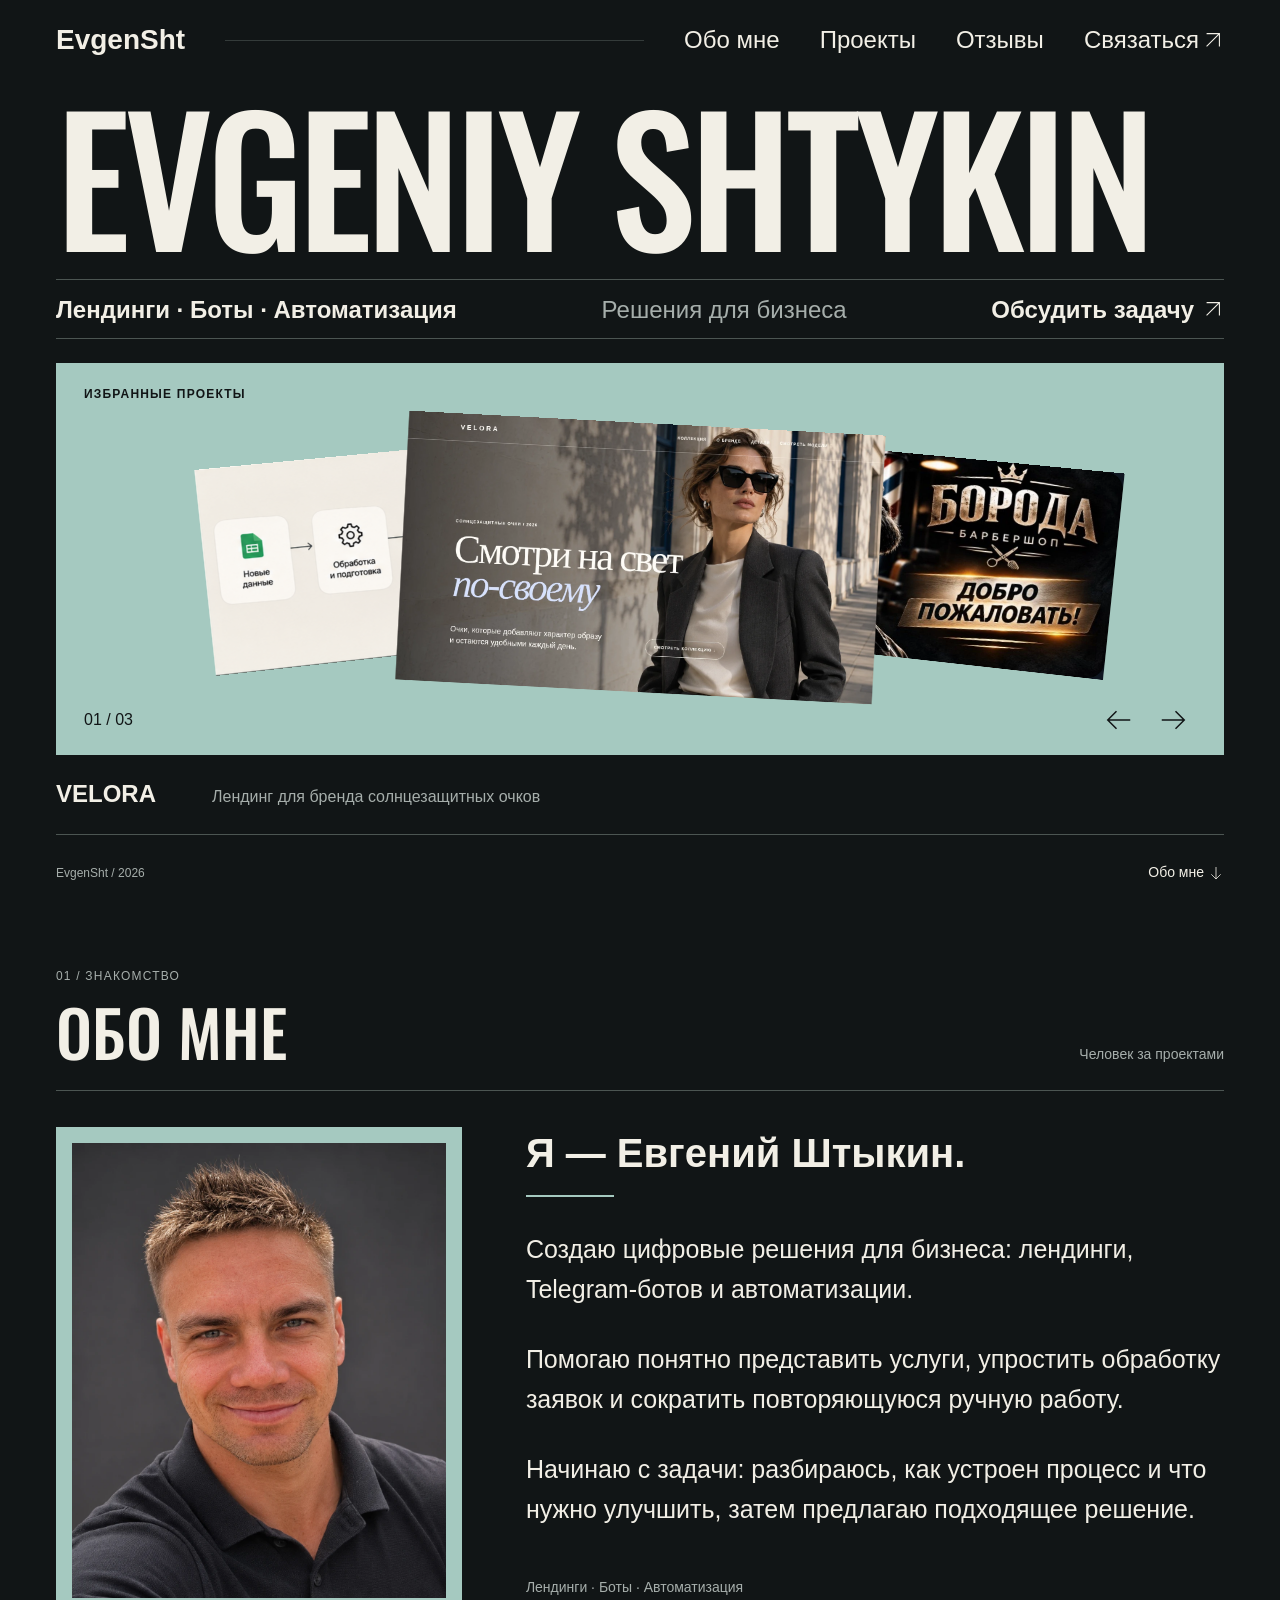
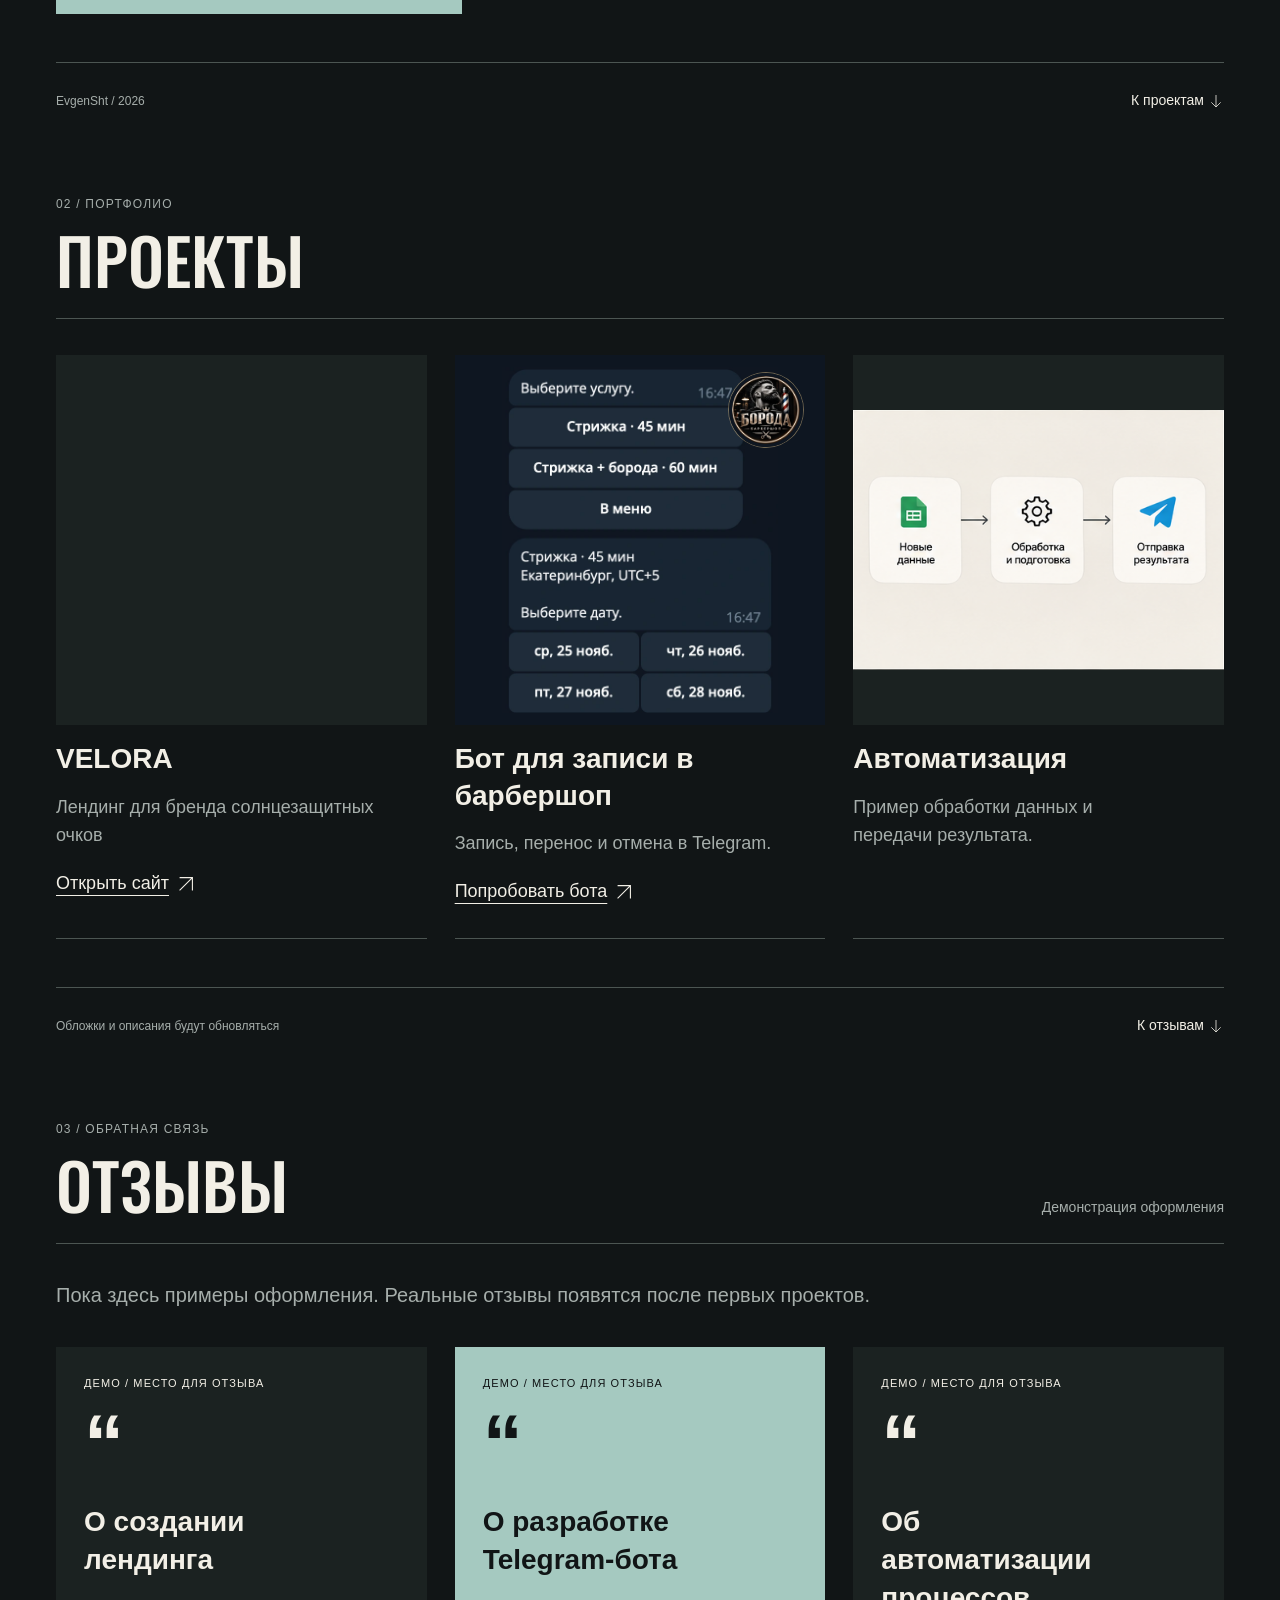
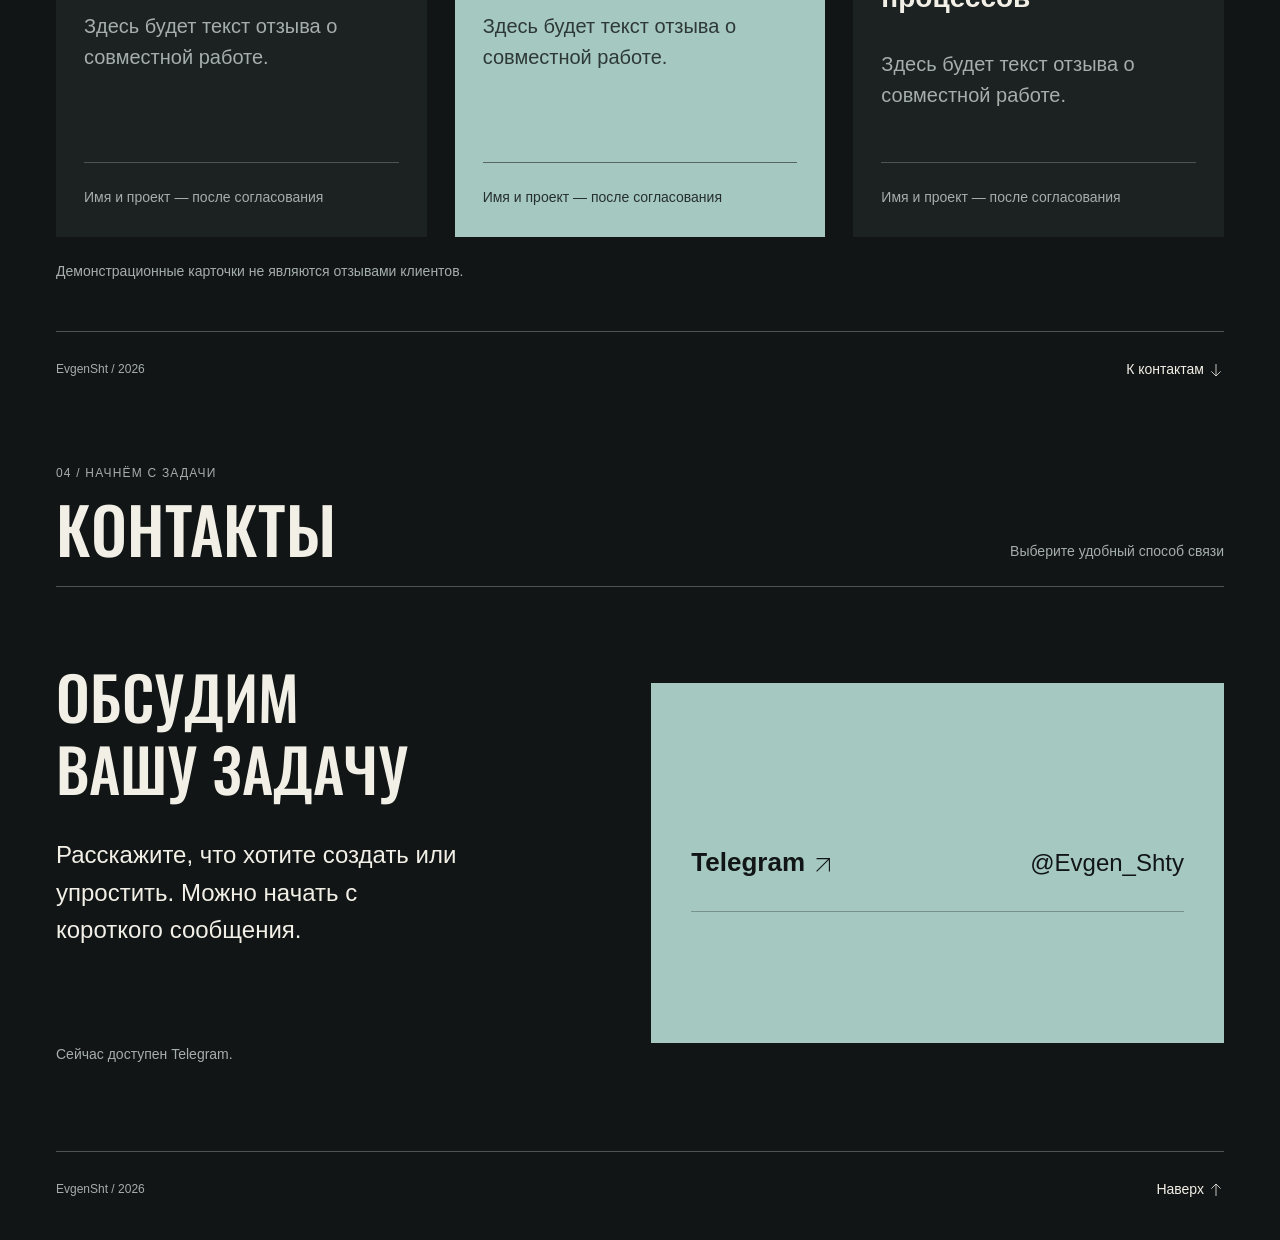
==== commit e1dcc750: "Publish the Boroda booking bot in the portfolio Source commit: e8b8bae9ed7f87ecdcb9e6d0f7976fa3f6856" ====
--- a/index.html
+++ b/index.html
@@ -1 +1 @@
-<!DOCTYPE html><html lang="ru" class="rDlCRW_variable"><head><meta charSet="utf-8"/><meta name="viewport" content="width=device-width, initial-scale=1, viewport-fit=cover"/><link rel="preload" href="/_next/static/media/Oswald-s.p.36vnzydago666.ttf" as="font" crossorigin="" type="font/ttf"/><link rel="preload" as="image" href="/images/velora-gallery-cover.webp"/><link rel="stylesheet" href="/_next/static/chunks/2cb6ocm-rju7x.css" data-precedence="next"/><link rel="preload" as="script" fetchPriority="low" href="/_next/static/chunks/1pcw6gskne7pf.js"/><script src="/_next/static/chunks/0li7vzj18bfpo.js" async=""></script><script src="/_next/static/chunks/092r-mewpaf3q.js" async=""></script><script src="/_next/static/chunks/3hcg696yt7n09.js" async=""></script><script src="/_next/static/chunks/turbopack-2u1d16houkiyo.js" async=""></script><script src="/_next/static/chunks/3qfy96eoyh-ek.js" async=""></script><script src="/_next/static/chunks/33r9vmjo1h69k.js" async=""></script><meta name="theme-color" content="#111516"/><title>EvgenSht — лендинги, Telegram-боты и автоматизации</title><meta name="description" content="Евгений Штыкин. Создаю цифровые решения для бизнеса: лендинги, Telegram-ботов и автоматизации. Обсудим вашу задачу."/><meta name="robots" content="noindex, nofollow"/><link rel="icon" href="/icon.svg?icon.2manffey2lk8n.svg" sizes="any" type="image/svg+xml"/><meta name="next-size-adjust" content=""/><script src="/_next/static/chunks/0cz1d0mv5g_q7.js" noModule=""></script></head><body><div hidden=""><!--$--><!--/$--></div><a class="skip-link" href="#main-content">К основному содержимому</a><header class="site-header"><div class="header-inner container"><a class="brand" href="#home" translate="no">EvgenSht</a><div class="header-line" aria-hidden="true"></div><nav class="desktop-navigation" aria-label="Основная навигация"><a href="#about">Обо мне</a><a href="#projects">Проекты</a><a href="#reviews">Отзывы</a><a href="#contacts">Связаться <svg aria-hidden="true" focusable="false" viewBox="0 0 24 24" class="arrow"><path d="M5 19 19 5M5 5h14v14" fill="none" stroke="currentColor" stroke-width="1.2"></path></svg></a></nav><button type="button" class="menu-button" aria-haspopup="dialog" aria-controls="mobile-menu" aria-expanded="false">Меню <span aria-hidden="true">≡</span></button></div></header><dialog id="mobile-menu" class="mobile-menu" aria-labelledby="menu-title"><div class="menu-inner container"><div class="menu-top"><span class="brand" translate="no">EvgenSht</span><button type="button" class="menu-close">Закрыть <span aria-hidden="true">×</span></button></div><h2 id="menu-title" class="eyebrow">Навигация</h2><nav aria-label="Мобильная навигация"><a href="#home" aria-current="location">Главная<svg aria-hidden="true" focusable="false" viewBox="0 0 24 24" class="arrow"><path d="M5 19 19 5M5 5h14v14" fill="none" stroke="currentColor" stroke-width="1.2"></path></svg></a><a href="#about">Обо мне<svg aria-hidden="true" focusable="false" viewBox="0 0 24 24" class="arrow"><path d="M5 19 19 5M5 5h14v14" fill="none" stroke="currentColor" stroke-width="1.2"></path></svg></a><a href="#projects">Проекты<svg aria-hidden="true" focusable="false" viewBox="0 0 24 24" class="arrow"><path d="M5 19 19 5M5 5h14v14" fill="none" stroke="currentColor" stroke-width="1.2"></path></svg></a><a href="#reviews">Отзывы<svg aria-hidden="true" focusable="false" viewBox="0 0 24 24" class="arrow"><path d="M5 19 19 5M5 5h14v14" fill="none" stroke="currentColor" stroke-width="1.2"></path></svg></a><a href="#contacts">Контакты<svg aria-hidden="true" focusable="false" viewBox="0 0 24 24" class="arrow"><path d="M5 19 19 5M5 5h14v14" fill="none" stroke="currentColor" stroke-width="1.2"></path></svg></a></nav><a class="menu-cta" href="https://t.me/Evgen_Shty">Обсудить задачу<!-- --> <svg aria-hidden="true" focusable="false" viewBox="0 0 24 24" class="arrow"><path d="M5 19 19 5M5 5h14v14" fill="none" stroke="currentColor" stroke-width="1.2"></path></svg></a><p class="muted">Telegram<!-- --> · <!-- -->@Evgen_Shty</p></div></dialog><noscript><nav class="fallback-navigation container" aria-label="Навигация без JavaScript"><a href="#home">Главная</a><a href="#about">Обо мне</a><a href="#projects">Проекты</a><a href="#reviews">Отзывы</a><a href="#contacts">Контакты</a></nav></noscript><main id="main-content" tabindex="-1"><section id="home" class="home-section page-section container" aria-labelledby="home-title"><h1 id="home-title" class="hero-name" tabindex="-1" translate="no"><span>EVGENIY</span> <span>SHTYKIN</span></h1><div class="hero-strip"><p class="services"><span>Лендинги</span><span>Боты</span><span>Автоматизация</span></p><p class="positioning muted">Решения для бизнеса</p><a class="text-cta" href="https://t.me/Evgen_Shty">Обсудить задачу<!-- --> <svg aria-hidden="true" focusable="false" viewBox="0 0 24 24" class="arrow"><path d="M5 19 19 5M5 5h14v14" fill="none" stroke="currentColor" stroke-width="1.2"></path></svg></a></div><div class="gallery" aria-label="Избранные проекты"><div class="gallery-stage"><p class="gallery-label eyebrow">Избранное / демо и концепции</p><div class="gallery-stack"><div class="gallery-card" data-slot="active" data-project="velora"><img alt="" draggable="false" width="1440" height="810" decoding="async" data-nimg="1" style="color:transparent" src="/images/velora-gallery-cover.webp"/><a class="gallery-hit-area" href="/demo/velora/" target="_blank" rel="noopener noreferrer" aria-label="VELORA — открыть сайт в новой вкладке"></a></div><div class="gallery-card" data-slot="right" data-project="telegram-demo"><img alt="" draggable="false" loading="lazy" width="368" height="324" decoding="async" data-nimg="1" style="color:transparent" src="/images/telegram-concept.png"/><button class="gallery-hit-area" type="button" tabindex="-1" aria-label="Выбрать проект: Telegram-бот"></button></div><div class="gallery-card" data-slot="left" data-project="automation-demo"><img alt="" draggable="false" loading="lazy" width="461" height="324" decoding="async" data-nimg="1" style="color:transparent" src="/images/automation-concept.png"/><button class="gallery-hit-area" type="button" tabindex="-1" aria-label="Выбрать проект: Автоматизация"></button></div></div><div class="gallery-controls"><span class="gallery-count" aria-label="Проект 1 из 3">01<!-- --> / <!-- -->03</span><div class="gallery-arrows"><button type="button" aria-label="Предыдущий проект"><svg aria-hidden="true" focusable="false" viewBox="0 0 24 24" class="arrow"><path d="M21 12H3m7-7-7 7 7 7" fill="none" stroke="currentColor" stroke-width="1.2"></path></svg></button><button type="button" aria-label="Следующий проект"><svg aria-hidden="true" focusable="false" viewBox="0 0 24 24" class="arrow"><path d="M3 12h18m-7-7 7 7-7 7" fill="none" stroke="currentColor" stroke-width="1.2"></path></svg></button></div></div></div><div class="gallery-caption"><h2>VELORA</h2><p>Лендинг для бренда солнцезащитных очков</p></div><p role="status" aria-live="polite" aria-atomic="true" class="sr-only"></p></div><div class="section-footer"><p>EvgenSht / 2026</p><a href="#about">Обо мне<!-- --> <svg aria-hidden="true" focusable="false" viewBox="0 0 24 24" class="arrow"><path d="M12 3v18m-7-7 7 7 7-7" fill="none" stroke="currentColor" stroke-width="1.2"></path></svg></a></div></section><section id="about" class="page-section container" aria-labelledby="about-title"><div class="section-heading"><div><p class="eyebrow">01<!-- --> / <!-- -->Знакомство</p><h2 id="about-title" tabindex="-1">Обо мне</h2></div><p class="section-detail muted">Человек за проектами</p></div><div class="about-layout section-content"><div class="portrait-frame"><img alt="Евгений Штыкин" loading="lazy" width="1254" height="1254" decoding="async" data-nimg="1" class="portrait" style="color:transparent" src="/images/owner-portrait.webp"/></div><div class="about-copy"><h3>Я — Евгений Штыкин.</h3><div class="accent-line" aria-hidden="true"></div><p>Создаю цифровые решения для бизнеса: лендинги, Telegram-ботов и автоматизации.</p><p>Помогаю понятно представить услуги, упростить обработку заявок и сократить повторяющуюся ручную работу.</p><p>Начинаю с задачи: разбираюсь, как устроен процесс и что нужно улучшить, затем предлагаю подходящее решение.</p><p class="about-services muted">Лендинги · Боты · Автоматизация</p></div></div><div class="section-footer"><p>EvgenSht / 2026</p><a href="#projects">К проектам<!-- --> <svg aria-hidden="true" focusable="false" viewBox="0 0 24 24" class="arrow"><path d="M12 3v18m-7-7 7 7 7-7" fill="none" stroke="currentColor" stroke-width="1.2"></path></svg></a></div></section><section id="projects" class="page-section container" aria-labelledby="projects-title"><div class="section-heading"><div><p class="eyebrow">02<!-- --> / <!-- -->Портфолио</p><h2 id="projects-title" tabindex="-1">Проекты</h2></div><p class="section-detail muted">Демо-проекты и концепции</p></div><div class="projects-grid section-content"><article class="project-card"><div class="project-cover"><picture><source media="(max-width: 767px)" srcSet="/images/velora-project-mobile.webp"/><img alt="Первый экран VELORA: заголовок и портрет в солнцезащитных очках" loading="lazy" width="1024" height="1024" decoding="async" data-nimg="1" style="color:transparent" src="/images/velora-project-cover.webp"/></picture></div><h3 translate="no">VELORA</h3><p class="project-summary muted">Лендинг для бренда солнцезащитных очков</p><a class="project-demo" href="/demo/velora/" target="_blank" rel="noopener noreferrer" aria-label="Открыть сайт VELORA в новой вкладке">Открыть сайт <svg aria-hidden="true" focusable="false" viewBox="0 0 24 24" class="arrow"><path d="M5 19 19 5M5 5h14v14" fill="none" stroke="currentColor" stroke-width="1.2"></path></svg></a></article><article class="project-card"><div class="project-cover"><picture><img alt="Иллюстрация концепта бота для записи на услугу" loading="lazy" width="368" height="324" decoding="async" data-nimg="1" style="color:transparent" src="/images/telegram-concept.png"/></picture></div><h3>Telegram-бот</h3><p class="project-status eyebrow">Концепт</p><p class="project-summary muted">Пример сценария записи на услугу через Telegram.</p></article><article class="project-card"><div class="project-cover"><picture><img alt="Иллюстрация концепта: новые данные, обработка и отправка результата" loading="lazy" width="461" height="324" decoding="async" data-nimg="1" style="color:transparent" src="/images/automation-concept.png"/></picture></div><h3>Автоматизация</h3><p class="project-status eyebrow">Концепт</p><p class="project-summary muted">Пример обработки данных и передачи результата.</p></article></div><div class="section-footer"><p>Обложки и описания будут обновляться</p><a href="#reviews">К отзывам<!-- --> <svg aria-hidden="true" focusable="false" viewBox="0 0 24 24" class="arrow"><path d="M12 3v18m-7-7 7 7 7-7" fill="none" stroke="currentColor" stroke-width="1.2"></path></svg></a></div></section><section id="reviews" class="page-section container" aria-labelledby="reviews-title"><div class="section-heading"><div><p class="eyebrow">03<!-- --> / <!-- -->Обратная связь</p><h2 id="reviews-title" tabindex="-1">Отзывы</h2></div><p class="section-detail muted">Демонстрация оформления</p></div><p class="reviews-intro muted">Пока здесь примеры оформления. Реальные отзывы появятся после первых проектов.</p><div class="reviews-grid section-content"><article class="review-card"><p class="eyebrow">Демо / место для отзыва</p><span class="quote-mark" aria-hidden="true">“</span><h3>О создании лендинга</h3><p class="review-text">Здесь будет текст отзыва о совместной работе.</p><p class="review-author">Имя и проект — после согласования</p></article><article class="review-card review-accent"><p class="eyebrow">Демо / место для отзыва</p><span class="quote-mark" aria-hidden="true">“</span><h3>О разработке Telegram-бота</h3><p class="review-text">Здесь будет текст отзыва о совместной работе.</p><p class="review-author">Имя и проект — после согласования</p></article><article class="review-card"><p class="eyebrow">Демо / место для отзыва</p><span class="quote-mark" aria-hidden="true">“</span><h3>Об автоматизации процессов</h3><p class="review-text">Здесь будет текст отзыва о совместной работе.</p><p class="review-author">Имя и проект — после согласования</p></article></div><p class="reviews-disclaimer muted">Демонстрационные карточки не являются отзывами клиентов.</p><div class="section-footer"><p>EvgenSht / 2026</p><a href="#contacts">К контактам<!-- --> <svg aria-hidden="true" focusable="false" viewBox="0 0 24 24" class="arrow"><path d="M12 3v18m-7-7 7 7 7-7" fill="none" stroke="currentColor" stroke-width="1.2"></path></svg></a></div></section><section id="contacts" class="page-section container contacts-section" aria-labelledby="contacts-title"><div class="section-heading"><div><p class="eyebrow">04<!-- --> / <!-- -->Начнём с задачи</p><h2 id="contacts-title" tabindex="-1">Контакты</h2></div><p class="section-detail muted">Выберите удобный способ связи</p></div><div class="contacts-layout section-content"><div class="contact-intro"><h3>Обсудим вашу задачу</h3><p>Расскажите, что хотите создать или упростить. Можно начать с короткого сообщения.</p><p class="contact-note muted">Сейчас доступен Telegram.</p></div><address class="contact-panel"><a href="https://t.me/Evgen_Shty" class="contact-link"><span>Telegram<!-- --> <svg aria-hidden="true" focusable="false" viewBox="0 0 24 24" class="arrow"><path d="M5 19 19 5M5 5h14v14" fill="none" stroke="currentColor" stroke-width="1.2"></path></svg></span><span>@Evgen_Shty</span></a></address></div><div class="section-footer"><p>EvgenSht / 2026</p><a href="#home">Наверх<!-- --> <svg aria-hidden="true" focusable="false" viewBox="0 0 24 24" class="arrow"><path d="M12 21V3m-7 7 7-7 7 7" fill="none" stroke="currentColor" stroke-width="1.2"></path></svg></a></div></section></main><!--$--><!--/$--><script id="_R_">(globalThis["TURBOPACK"] || (globalThis["TURBOPACK"] = [])).push({"otherChunks":["static/chunks/1pcw6gskne7pf.js","static/chunks/0li7vzj18bfpo.js","static/chunks/092r-mewpaf3q.js","static/chunks/3hcg696yt7n09.js"],"runtimeModuleIds":[94553]});</script><script src="/_next/static/chunks/1pcw6gskne7pf.js" async=""></script><script>(self.__next_f=self.__next_f||[]).push([0])</script><script>self.__next_f.push([1,"1:\"$Sreact.fragment\"\n2:\"/_next/static/chunks/3qfy96eoyh-ek.js\"\n3:I[39756,[\"$2\"],\"default\"]\n4:I[37457,[\"$2\"],\"default\"]\n6:\"/_next/static/chunks/33r9vmjo1h69k.js\"\n7:I[36852,[\"$2\",\"$6\"],\"SiteHeader\"]\n8:I[23327,[\"$2\",\"$6\"],\"ProjectGallery\"]\n11:\"ViewportBoundary\"\n12:I[97367,[\"$2\"],\"$11\"]\n14:\"MetadataBoundary\"\n15:I[97367,[\"$2\"],\"$14\"]\n16:\"$Sreact.suspense\"\n18:I[68027,[\"$2\"],\"default\",1]\n:HL[\"/_next/static/chunks/2cb6ocm-rju7x.css\",\"style\"]\n:HL[\"/_next/static/media/Oswald-s.p.36vnzydago666.ttf\",\"font\",{\"crossOrigin\":\"\",\"type\":\"font/ttf\"}]\n5:[[\"children\",{\"s\":\"__PAGE__\",\"h\":512,\"d\":{\"r\":[\"$\",\"$1\",\"c\",{\"children\":[[[\"$\",\"$L7\",null,{}],[\"$\",\"main\",null,{\"id\":\"main-content\",\"tabIndex\":-1,\"children\":[[\"$\",\"section\",null,{\"id\":\"home\",\"className\":\"home-section page-section container\",\"aria-labelledby\":\"home-title\",\"children\":[[\"$\",\"h1\",null,{\"id\":\"home-title\",\"className\":\"hero-name\",\"tabIndex\":-1,\"translate\":\"no\",\"children\":[[\"$\",\"span\",null,{\"children\":\"EVGENIY\"}],\" \",[\"$\",\"span\",null,{\"children\":\"SHTYKIN\"}]]}],[\"$\",\"div\",null,{\"className\":\"hero-strip\",\"children\":[[\"$\",\"p\",null,{\"className\":\"services\",\"children\":[[\"$\",\"span\",\"Лендинги\",{\"children\":\"Лендинги\"}],[\"$\",\"span\",\"Боты\",{\"children\":\"Боты\"}],[\"$\",\"span\",\"Автоматизация\",{\"children\":\"Автоматизация\"}]]}],[\"$\",\"p\",null,{\"className\":\"positioning muted\",\"children\":\"Решения для бизнеса\"}],[\"$\",\"a\",null,{\"className\":\"text-cta\",\"href\":\"https://t.me/Evgen_Shty\",\"children\":[\"Обсудить задачу\",\" \",[\"$\",\"svg\",null,{\"aria-hidden\":\"true\",\"focusable\":\"false\",\"viewBox\":\"0 0 24 24\",\"className\":\"arrow\",\"children\":[\"$\",\"path\",null,{\"d\":\"M5 19 19 5M5 5h14v14\",\"fill\":\"none\",\"stroke\":\"currentColor\",\"strokeWidth\":\"1.2\"}]}]]}]]}],[\"$\",\"$L8\",null,{\"items\":[{\"id\":\"velora\",\"title\":\"VELORA\",\"status\":\"demo\",\"order\":1,\"featured\":true,\"summary\":\"Лендинг для бренда солнцезащитных очков\",\"showStatus\":false,\"image\":{\"src\":\"/images/velora-gallery-cover.webp\",\"alt\":\"Первый экран VELORA: заголовок и портрет в солнцезащитных очках\",\"width\":1440,\"height\":810},\"catalogImage\":{\"src\":\"/images/velora-project-cover.webp\",\"mobileSrc\":\"/images/velora-project-mobile.webp\",\"alt\":\"Первый экран VELORA: заголовок и портрет в солнцезащитных очках\",\"width\":1024,\"height\":1024},\"technologies\":[],\"demoUrl\":\"/demo/velora/\"},{\"id\":\"telegram-demo\",\"title\":\"Telegram-бот\",\"status\":\"concept\",\"order\":2,\"featured\":true,\"summary\":\"Пример сценария записи на услугу через Telegram.\",\"image\":{\"src\":\"/images/telegram-concept.png\",\"alt\":\"Иллюстрация концепта бота для записи на услугу\",\"width\":368,\"height\":324},\"technologies\":[],\"demoUrl\":null},{\"id\":\"automation-demo\",\"title\":\"Автоматизация\",\"status\":\"concept\",\"order\":3,\"featured\":true,\"summary\":\"Пример обработки данных и передачи результата.\",\"image\":{\"src\":\"/images/automation-concept.png\",\"alt\":\"Иллюстрация концепта: новые данные, обработка и отправка результата\",\"width\":461,\"height\":324},\"technologies\":[],\"demoUrl\":null}]}],[\"$\",\"div\",null,{\"className\":\"section-footer\",\"children\":[[\"$\",\"p\",null,{\"children\":\"EvgenSht / 2026\"}],[\"$\",\"a\",null,{\"href\":\"#about\",\"children\":[\"Обо мне\",\" \",[\"$\",\"svg\",null,{\"aria-hidden\":\"true\",\"focusable\":\"false\",\"viewBox\":\"0 0 24 24\",\"className\":\"arrow\",\"children\":[\"$\",\"path\",null,{\"d\":\"M12 3v18m-7-7 7 7 7-7\",\"fill\":\"none\",\"stroke\":\"currentColor\",\"strokeWidth\":\"1.2\"}]}]]}]]}]]}],[\"$\",\"section\",null,{\"id\":\"about\",\"className\":\"page-section container\",\"aria-labelledby\":\"about-title\",\"children\":[\"$L9\",\"$La\",\"$Lb\"]}],\"$Lc\",\"$Ld\",\"$Le\"]}]],[\"$Lf\"],\"$L10\"]}],\"p\":false,\"v\":null}}]]\n0:{\"P\":null,\"c\":[\"\",\"\"],\"q\":\"\",\"i\":false,\"t\":{\"t\":{\"s\":\"\",\"h\":528,\"d\":{\"r\":[\"$\",\"$1\",\"c\",{\"children\":[[[\"$\",\"link\",\"0\",{\"rel\":\"stylesheet\",\"href\":\"/_next/static/chunks/2cb6ocm-rju7x.css\",\"precedence\":\"next\",\"crossOrigin\":\"$undefined\",\"nonce\":\"$undefined\"}],[\"$\",\"script\",\"script-0\",{\"src\":\"/_next/static/chunks/3qfy96eoyh-ek.js\",\"async\":true,\"nonce\":\"$undefined\"}]],[\"$\",\"html\",null,{\"lang\":\"ru\",\"className\":\"rDlCRW_variable\",\"children\":[\"$\",\"body\",null,{\"children\":[[\"$\",\"a\",null,{\"className\":\"skip-link\",\"href\":\"#main-content\",\"children\":\"К основному содержимому\"}],[\"$\",\"$L3\",null,{\"parallelRouterKey\":\"children\",\"error\":\"$undefined\",\"errorStyles\":\"$undefined\",\"errorScripts\":\"$undefined\",\"template\":[\"$\",\"$L4\",null,{}],\"templateStyles\":\"$undefined\",\"templateScripts\":\"$undefined\",\"notFound\":[[[\"$\",\"title\",null,{\"children\":\"404: This page could not be found.\"}],[\"$\",\"div\",null,{\"style\":{\"fontFamily\":\"system-ui,\\\"Segoe UI\\\",Roboto,Helvetica,Arial,sans-serif,\\\"Apple Color Emoji\\\",\\\"Segoe UI Emoji\\\"\",\"height\":\"100vh\",\"textAlign\":\"center\",\"display\":\"flex\",\"flexDirection\":\"column\",\"alignItems\":\"center\",\"justifyContent\":\"center\"},\"children\":[\"$\",\"div\",null,{\"children\":[[\"$\",\"style\",null,{\"dangerouslySetInnerHTML\":{\"__html\":\"body{color:#000;background:#fff;margin:0}.next-error-h1{border-right:1px solid rgba(0,0,0,.3)}@media (prefers-color-scheme:dark){body{color:#fff;background:#000}.next-error-h1{border-right:1px solid rgba(255,255,255,.3)}}\"}}],[\"$\",\"h1\",null,{\"className\":\"next-error-h1\",\"style\":{\"display\":\"inline-block\",\"margin\":\"0 20px 0 0\",\"padding\":\"0 23px 0 0\",\"fontSize\":24,\"fontWeight\":500,\"verticalAlign\":\"top\",\"lineHeight\":\"49px\"},\"children\":404}],[\"$\",\"div\",null,{\"style\":{\"display\":\"inline-block\"},\"children\":[\"$\",\"h2\",null,{\"style\":{\"fontSize\":14,\"fontWeight\":400,\"lineHeight\":\"49px\",\"margin\":0},\"children\":\"This page could not be found.\"}]}]]}]}]],[]],\"forbidden\":\"$undefined\",\"unauthorized\":\"$undefined\"}]]}]}]]}],\"p\":false,\"v\":null},\"c\":\"$Q5\"},\"h\":{\"r\":[\"$\",\"$1\",\"h\",{\"children\":[null,[\"$\",\"$L12\",null,{\"children\":\"$L13\"}],[\"$\",\"$L15\",null,{\"children\":[[\"$\",\"div\",null,{\"hidden\":true,\"children\":[\"$\",\"$16\",null,{\"name\":\"Next.Metadata\",\"children\":\"$L17\"}]}],null]}],[\"$\",\"meta\",null,{\"name\":\"next-size-adjust\",\"content\":\"\"}]]}],\"p\":false,\"v\":null}},\"m\":\"$undefined\",\"G\":[\"$18\",[[\"$\",\"link\",\"0\",{\"rel\":\"stylesheet\",\"href\":\"/_next/static/chunks/2cb6ocm-rju7x.css\",\"precedence\":\"next\",\"crossOrigin\":\"$undefined\",\"nonce\":\"$undefined\"}]]],\"S\":true,\"r\":\"$undefined\",\"s\":\"$undefined\",\"a\":\"$undefined\",\"l\":\"$undefined\",\"p\":\"$undefined\",\"d\":\"$undefined\",\"b\":\"_4x11G5PwdOQxirwxKvTc\"}\n19:I[5500,[\"$2\",\"$6\"],\"Image\"]\n1d:I[97367,[\"$2\"],\"OutletBoundary\"]\n9:[\"$\",\"div\",null,{\"className\":\"section-heading\",\"children\":[[\"$\",\"div\",null,{\"children\":[[\"$\",\"p\",null,{\"className\":\"eyebrow\",\"children\":[\"01\",\" / \",\"Знакомство\"]}],[\"$\",\"h2\",null,{\"id\":\"about-title\",\"tabIndex\":-1,\"children\":\"Обо мне\"}]]}],[\"$\",\"p\",null,{\"className\":\"section-detail muted\",\"children\":\"Человек за проектами\"}]]}]\na:[\"$\",\"div\",null,{\"className\":\"about-layout section-content\",\"children\":[[\"$\",\"div\",null,{\"className\":\"portrait-frame\",\"children\":[\"$\",\"$L19\",null,{\"src\":\"/images/owner-portrait.webp\",\"alt\":\"Евгений Штыкин\",\"width\":1254,\"height\":1254,\"sizes\":\"(max-width: 767px) 90vw, 36vw\",\"className\":\"portrait\"}]}],[\"$\",\"div\",null,{\"className\":\"about-copy\",\"children\":[[\"$\",\"h3\",null,{\"children\":\"Я — Евгений Штыкин.\"}],[\"$\",\"div\",null,{\"className\":\"accent-line\",\"aria-hidden\":\"true\"}],[[\"$\",\"p\",\"Создаю цифровые решения для бизнеса: лендинги, Telegram-ботов и автоматизации.\",{\"children\":\"Создаю цифровые решения для бизнеса: лендинги, Telegram-ботов и автоматизации.\"}],[\"$\",\"p\",\"Помогаю понятно представить услуги, упростить обработку заявок и сократить повторяющуюся ручную работу.\",{\"children\":\"Помогаю понятно представить услуги, упростить обработку заявок и сократить повторяющуюся ручную работу.\"}],[\"$\",\"p\",\"Начинаю с задачи: разбираюсь, как устроен процесс и что нужно улучшить, затем предлагаю подходящее решение.\",{\"children\":\"Начинаю с задачи: разбираюсь, как устроен процесс и что нужно улучшить, затем предлагаю подходящее решение.\"}]],[\"$\",\"p\",null,{\"className\":\"about-services muted\",\"children\":\"Лендинги · Боты · Автоматизация\"}]]}]]}]\nb:[\"$\",\"div\",null,{\"className\":\"section-footer\",\"children\":[[\"$\",\"p\",null,{\"children\":\"EvgenSht / 2026\"}],[\"$\",\"a\",null,{\"href\":\"#projects\",\"children\":[\"К проектам\",\" \",[\"$\",\"svg\",null,{\"aria-hidden\":\"true\",\"focusable\":\"false\",\"viewBox\":\"0 0 24 24\",\"className\":\"arrow\",\"children\":[\"$\",\"path\",null,{\"d\":\"M12 3v18m-7-7 7 7 7-7\",\"fill\":\"none\",\"stroke\":\"currentColor\",\"strokeWidth\":\"1.2\"}]}]]}]]}]\n1a:[[\"$\",\"source\",null,{\"media\":\"(max-width: 767px)\",\"srcSet\":\"/images/velora-project-mobile.webp\"}],[\"$\",\"$L19\",null,{\"src\":\"/images/velora-project-cover.webp\",\"alt\":\"Первый экран VELORA: заголовок и портрет в солнцезащитных очках\",\"width\":1024,\"height\":1024,\"sizes\":\"(max-width: 767px) 90vw, (max-width: 1023px) 45vw, 30vw\"}]]\n1b:[\"$undefined\",[\"$\",\"$L19\",null,{\"src\":\"/images/telegram-concept.png\",\"alt\":\"Иллюстрация концепта бота для записи на услугу\",\"width\":368,\"height\":324,\"sizes\":\"(max-width: 767px) 90vw, (max-width: 1023px) 45vw, 30vw\"}]]\n1c:[\"$undefined\",[\"$\",\"$L19\",null,{\"src\":\"/images/automation-concept.png\",\"alt\":\"Иллюстрация концепта: новые данные, обработка и отправка результата\",\"width\":461,\"height\":324,\"sizes\":\"(max-width: 767px) 90vw, (max-width: 1023px) 45vw, 30vw\"}]]\nc:[\"$\",\"section\",null,{\"id\":\"projects\",\"className\":\"page-section container\",\"aria-labelledby\":\"projects-title\",\"children\":[[\"$\",\"div\",null,{\"className\":\"section-heading\",\"children\":[[\"$\",\"div\",null,{\"children\":[[\"$\",\"p\",null,{\"className\":\"eyebrow\",\"children\":[\"02\",\" / \",\"Портфолио\"]}],[\"$\",\"h2\",null,{\"id\":\"projects-title\",\"tabIndex\":-1,\"children\":\"Проекты\"}]]}],[\"$\",\"p\",null,{\"className\":\"section-detail muted\",\"children\":\"Демо-проекты и концепции\"}]]}],[\"$\",\"div\",null,{\"className\":\"projects-grid section-content\",\"children\":[[\"$\",\"article\",\"velora\",{\"className\":\"project-card\",\"children\":[[\"$\",\"div\",null,{\"className\":\"project-cover\",\"children\":[\"$\",\"picture\",null,{\"children\":\"$1a\"}]}],[\"$\",\"h3\",null,{\"translate\":\"no\",\"children\":\"VELORA\"}],false,[\"$\",\"p\",null,{\"className\":\"project-summary muted\",\"children\":\"Лендинг для бренда солнцезащитных очков\"}],false,[\"$\",\"a\",null,{\"className\":\"project-demo\",\"href\":\"/demo/velora/\",\"target\":\"_blank\",\"rel\":\"noopener noreferrer\",\"aria-label\":\"Открыть сайт VELORA в новой вкладке\",\"children\":[\"Открыть сайт \",[\"$\",\"svg\",null,{\"aria-hidden\":\"true\",\"focusable\":\"false\",\"viewBox\":\"0 0 24 24\",\"className\":\"arrow\",\"children\":[\"$\",\"path\",null,{\"d\":\"M5 19 19 5M5 5h14v14\",\"fill\":\"none\",\"stroke\":\"currentColor\",\"strokeWidth\":\"1.2\"}]}]]}]]}],[\"$\",\"article\",\"telegram-demo\",{\"className\":\"project-card\",\"children\":[[\"$\",\"div\",null,{\"className\":\"project-cover\",\"children\":[\"$\",\"picture\",null,{\"children\":\"$1b\"}]}],[\"$\",\"h3\",null,{\"translate\":\"$undefined\",\"children\":\"Telegram-бот\"}],[\"$\",\"p\",null,{\"className\":\"project-status eyebrow\",\"children\":\"Концепт\"}],[\"$\",\"p\",null,{\"className\":\"project-summary muted\",\"children\":\"Пример сценария записи на услугу через Telegram.\"}],false,null]}],[\"$\",\"article\",\"automation-demo\",{\"className\":\"project-card\",\"children\":[[\"$\",\"div\",null,{\"className\":\"project-cover\",\"children\":[\"$\",\"picture\",null,{\"children\":\"$1c\"}]}],[\"$\",\"h3\",null,{\"translate\":\"$undefined\",\"children\":\"Автоматизация\"}],[\"$\",\"p\",null,{\"className\":\"project-status eyebrow\",\"children\":\"Концепт\"}],[\"$\",\"p\",null,{\"className\":\"project-summary muted\",\"children\":\"Пример обработки данных и передачи результата.\"}],false,null]}]]}],[\"$\",\"div\",null,{\"className\":\"section-footer\",\"children\":[[\"$\",\"p\",null,{\"children\":\"Обложки и описания будут обновляться\"}],[\"$\",\"a\",null,{\"href\":\"#reviews\",\"children\":[\"К отзывам\",\" \",[\"$\",\"svg\",null,{\"aria-hidden\":\"true\",\"focusable\":\"false\",\"viewBox\":\"0 0 24 24\",\"className\":\"arrow\",\"children\":[\"$\",\"path\",null,{\"d\":\"M12 3v18m-7-7 7 7 7-7\",\"fill\":\"none\",\"stroke\":\"currentColor\",\"strokeWidth\":\"1.2\"}]}]]}]]}]]}]\nd:[\"$\",\"section\",null,{\"id\":\"reviews\",\"className\":\"page-section container\",\"aria-labelledby\":\"reviews-title\",\"children\":[[\"$\",\"div\",null,{\"className\":\"section-heading\",\"children\":[[\"$\",\"div\",null,{\"children\":[[\"$\",\"p\",null,{\"className\":\"eyebrow\",\"children\":[\"03\",\" / \",\"Обратная связь\"]}],[\"$\",\"h2\",null,{\"id\":\"reviews-title\",\"tabIndex\":-1,\"children\":\"Отзывы\"}]]}],[\"$\",\"p\",null,{\"className\":\"section-detail muted\",\"children\":\"Демонстрация оформления\"}]]}],[\"$\",\"p\",null,{\"className\":\"reviews-intro muted\",\"children\":\"Пока здесь примеры оформления. Реальные отзывы появятся после первых проектов.\"}],[\"$\",\"div\",null,{\"className\":\"reviews-grid section-content\",\"children\":[[\"$\",\"article\",\"landing\",{\"className\":\"review-card\",\"children\":[[\"$\",\"p\",null,{\"className\":\"eyebrow\",\"children\":\"Демо / место для отзыва\"}],[\"$\",\"span\",null,{\"className\":\"quote-mark\",\"aria-hidden\":\"true\",\"children\":\"“\"}],[\"$\",\"h3\",null,{\"children\":\"О создании лендинга\"}],[\"$\",\"p\",null,{\"className\":\"review-text\",\"children\":\"Здесь будет текст отзыва о совместной работе.\"}],[\"$\",\"p\",null,{\"className\":\"review-author\",\"children\":\"Имя и проект — после согласования\"}]]}],[\"$\",\"article\",\"bot\",{\"className\":\"review-card review-accent\",\"children\":[[\"$\",\"p\",null,{\"className\":\"eyebrow\",\"children\":\"Демо / место для отзыва\"}],[\"$\",\"span\",null,{\"className\":\"quote-mark\",\"aria-hidden\":\"true\",\"children\":\"“\"}],[\"$\",\"h3\",null,{\"children\":\"О разработке Telegram-бота\"}],[\"$\",\"p\",null,{\"className\":\"review-text\",\"children\":\"Здесь будет текст отзыва о совместной работе.\"}],[\"$\",\"p\",null,{\"className\":\"review-author\",\"children\":\"Имя и проект — после согласования\"}]]}],[\"$\",\"article\",\"automation\",{\"className\":\"review-card\",\"children\":[[\"$\",\"p\",null,{\"className\":\"eyebrow\",\"children\":\"Демо / место для отзыва\"}],[\"$\",\"span\",null,{\"className\":\"quote-mark\",\"aria-hidden\":\"true\",\"children\":\"“\"}],[\"$\",\"h3\",null,{\"children\":\"Об автоматизации процессов\"}],[\"$\",\"p\",null,{\"className\":\"review-text\",\"children\":\"Здесь будет текст отзыва о совместной работе.\"}],[\"$\",\"p\",null,{\"className\":\"review-author\",\"children\":\"Имя и проект — после согласования\"}]]}]]}],[\"$\",\"p\",null,{\"className\":\"reviews-disclaimer muted\",\"children\":\"Демонстрационные карточки не являются отзывами клиентов.\"}],[\"$\",\"div\",null,{\"className\":\"section-footer\",\"children\":[[\"$\",\"p\",null,{\"children\":\"EvgenSht / 2026\"}],[\"$\",\"a\",null,{\"href\":\"#contacts\",\"children\":[\"К контактам\",\" \",[\"$\",\"svg\",null,{\"aria-hidden\":\"true\",\"focusable\":\"false\",\"viewBox\":\"0 0 24 24\",\"className\":\"arrow\",\"children\":[\"$\",\"path\",null,{\"d\":\"M12 3v18m-7-7 7 7 7-7\",\"fill\":\"none\",\"stroke\":\"currentColor\",\"strokeWidth\":\"1.2\"}]}]]}]]}]]}]\ne:[\"$\",\"section\",null,{\"id\":\"contacts\",\"className\":\"page-section container contacts-section\",\"aria-labelledby\":\"contacts-title\",\"children\":[[\"$\",\"div\",null,{\"className\":\"section-heading\",\"children\":[[\"$\",\"div\",null,{\"children\":[[\"$\",\"p\",null,{\"className\":\"eyebrow\",\"children\":[\"04\",\" / \",\"Начнём с задачи\"]}],[\"$\",\"h2\",null,{\"id\":\"contacts-title\",\"tabIndex\":-1,\"children\":\"Контакты\"}]]}],[\"$\",\"p\",null,{\"className\":\"section-detail muted\",\"children\":\"Выберите удобный способ связи\"}]]}],[\"$\",\"div\",null,{\"className\":\"contacts-layout section-content\",\"children\":[[\"$\",\"div\",null,{\"className\":\"contact-intro\",\"children\":[[\"$\",\"h3\",null,{\"children\":\"Обсудим вашу задачу\"}],[\"$\",\"p\",null,{\"children\":\"Расскажите, что хотите создать или упростить. Можно начать с короткого сообщения.\"}],[\"$\",\"p\",null,{\"className\":\"contact-note muted\",\"children\":\"Сейчас доступен Telegram.\"}]]}],[\"$\",\"address\",null,{\"className\":\"contact-panel\",\"children\":[[\"$\",\"a\",\"telegram\",{\"href\":\"https://t.me/Evgen_Shty\",\"className\":\"contact-link\",\"children\":[[\"$\",\"span\",null,{\"children\":[\"Telegram\",\" \",[\"$\",\"svg\",null,{\"aria-hidden\":\"true\",\"focusable\":\"false\",\"viewBox\":\"0 0 24 24\",\"className\":\"arrow\",\"children\":[\"$\",\"path\",null,{\"d\":\"M5 19 19 5M5 5h14v14\",\"fill\":\"none\",\"stroke\":\"currentColor\",\"strokeWidth\":\"1.2\"}]}]]}],[\"$\",\"span\",null,{\"children\":\"@Evgen_Shty\"}]]}]]}]]}],[\"$\",\"div\",null,{\"className\":\"section-footer\",\"children\":[[\"$\",\"p\",null,{\"children\":\"EvgenSht / 2026\"}],[\"$\",\"a\",null,{\"href\":\"#home\",\"children\":[\"Наверх\",\" \",[\"$\",\"svg\",null,{\"aria-hidden\":\"true\",\"focusable\":\"false\",\"viewBox\":\"0 0 24 24\",\"className\":\"arrow\",\"children\":[\"$\",\"path\",null,{\"d\":\"M12 21V3m-7 7 7-7 7 7\",\"fill\":\"none\",\"stroke\":\"currentColor\",\"strokeWidth\":\"1.2\"}]}]]}]]}]]}]\nf:[\"$\",\"script\",\"script-0\",{\"src\":\"/_next/static/chunks/33r9vmjo1h69k.js\",\"async\":true,\"nonce\":\"$undefined\"}]\n10:[\"$\",\"$L1d\",null,{\"children\":[\"$\",\"$16\",null,{\"name\":\"Next.MetadataOutlet\",\"children\":\"$@1e\"}]}]\n13:[[\"$\",\"meta\",\"0\",{\"charSet\":\"utf-8\"}],[\"$\",\"meta\",\"1\",{\"name\":\"viewport\",\"content\":\"width=device-width, initial-scale=1, viewport-fit=cover\"}],[\"$\",\"meta\",\"2\",{\"name\":\"theme-color\",\"content\":\"#111516\"}]]\n1f:I[27201,[\"$2\"],\"IconMark\"]\n17:[[\"$\",\"title\",\"0\",{\"children\":\"EvgenSht — лендинги, Telegram-боты и автоматизации\"}],[\"$\",\"meta\",\"1\",{\"name\":\"description\",\"content\":\"Евгений Штыкин. Создаю цифровые решения для бизнеса: лендинги, Telegram-ботов и автоматизации. Обсудим вашу задачу.\"}],[\"$\",\"meta\",\"2\",{\"name\":\"robots\",\"content\":\"noindex, nofollow\"}],[\"$\",\"link\",\"3\",{\"rel\":\"icon\",\"href\":\"/icon.svg?icon.2manffey2lk8n.svg\",\"sizes\":\"any\",\"type\":\"image/svg+xml\"}],[\"$\",\"$L1f\",\"4\",{}]]\n1e:null\n"])</script></body></html>+<!DOCTYPE html><html lang="ru" class="rDlCRW_variable"><head><meta charSet="utf-8"/><meta name="viewport" content="width=device-width, initial-scale=1, viewport-fit=cover"/><link rel="preload" href="/_next/static/media/Oswald-s.p.36vnzydago666.ttf" as="font" crossorigin="" type="font/ttf"/><link rel="preload" as="image" href="/images/velora-gallery-cover.webp"/><link rel="stylesheet" href="/_next/static/chunks/2cljlbyjckfms.css" data-precedence="next"/><link rel="preload" as="script" fetchPriority="low" href="/_next/static/chunks/1pcw6gskne7pf.js"/><script src="/_next/static/chunks/0li7vzj18bfpo.js" async=""></script><script src="/_next/static/chunks/092r-mewpaf3q.js" async=""></script><script src="/_next/static/chunks/3hcg696yt7n09.js" async=""></script><script src="/_next/static/chunks/turbopack-2u1d16houkiyo.js" async=""></script><script src="/_next/static/chunks/3qfy96eoyh-ek.js" async=""></script><script src="/_next/static/chunks/3xzjikz17o7hc.js" async=""></script><meta name="theme-color" content="#111516"/><title>EvgenSht — лендинги, Telegram-боты и автоматизации</title><meta name="description" content="Евгений Штыкин. Создаю цифровые решения для бизнеса: лендинги, Telegram-ботов и автоматизации. Обсудим вашу задачу."/><meta name="robots" content="noindex, nofollow"/><link rel="icon" href="/icon.svg?icon.2manffey2lk8n.svg" sizes="any" type="image/svg+xml"/><meta name="next-size-adjust" content=""/><script src="/_next/static/chunks/0cz1d0mv5g_q7.js" noModule=""></script></head><body><div hidden=""><!--$--><!--/$--></div><a class="skip-link" href="#main-content">К основному содержимому</a><header class="site-header"><div class="header-inner container"><a class="brand" href="#home" translate="no">EvgenSht</a><div class="header-line" aria-hidden="true"></div><nav class="desktop-navigation" aria-label="Основная навигация"><a href="#about">Обо мне</a><a href="#projects">Проекты</a><a href="#reviews">Отзывы</a><a href="#contacts">Связаться <svg aria-hidden="true" focusable="false" viewBox="0 0 24 24" class="arrow"><path d="M5 19 19 5M5 5h14v14" fill="none" stroke="currentColor" stroke-width="1.2"></path></svg></a></nav><button type="button" class="menu-button" aria-haspopup="dialog" aria-controls="mobile-menu" aria-expanded="false">Меню <span aria-hidden="true">≡</span></button></div></header><dialog id="mobile-menu" class="mobile-menu" aria-labelledby="menu-title"><div class="menu-inner container"><div class="menu-top"><span class="brand" translate="no">EvgenSht</span><button type="button" class="menu-close">Закрыть <span aria-hidden="true">×</span></button></div><h2 id="menu-title" class="eyebrow">Навигация</h2><nav aria-label="Мобильная навигация"><a href="#home" aria-current="location">Главная<svg aria-hidden="true" focusable="false" viewBox="0 0 24 24" class="arrow"><path d="M5 19 19 5M5 5h14v14" fill="none" stroke="currentColor" stroke-width="1.2"></path></svg></a><a href="#about">Обо мне<svg aria-hidden="true" focusable="false" viewBox="0 0 24 24" class="arrow"><path d="M5 19 19 5M5 5h14v14" fill="none" stroke="currentColor" stroke-width="1.2"></path></svg></a><a href="#projects">Проекты<svg aria-hidden="true" focusable="false" viewBox="0 0 24 24" class="arrow"><path d="M5 19 19 5M5 5h14v14" fill="none" stroke="currentColor" stroke-width="1.2"></path></svg></a><a href="#reviews">Отзывы<svg aria-hidden="true" focusable="false" viewBox="0 0 24 24" class="arrow"><path d="M5 19 19 5M5 5h14v14" fill="none" stroke="currentColor" stroke-width="1.2"></path></svg></a><a href="#contacts">Контакты<svg aria-hidden="true" focusable="false" viewBox="0 0 24 24" class="arrow"><path d="M5 19 19 5M5 5h14v14" fill="none" stroke="currentColor" stroke-width="1.2"></path></svg></a></nav><a class="menu-cta" href="https://t.me/Evgen_Shty">Обсудить задачу<!-- --> <svg aria-hidden="true" focusable="false" viewBox="0 0 24 24" class="arrow"><path d="M5 19 19 5M5 5h14v14" fill="none" stroke="currentColor" stroke-width="1.2"></path></svg></a><p class="muted">Telegram<!-- --> · <!-- -->@Evgen_Shty</p></div></dialog><noscript><nav class="fallback-navigation container" aria-label="Навигация без JavaScript"><a href="#home">Главная</a><a href="#about">Обо мне</a><a href="#projects">Проекты</a><a href="#reviews">Отзывы</a><a href="#contacts">Контакты</a></nav></noscript><main id="main-content" tabindex="-1"><section id="home" class="home-section page-section container" aria-labelledby="home-title"><h1 id="home-title" class="hero-name" tabindex="-1" translate="no"><span>EVGENIY</span> <span>SHTYKIN</span></h1><div class="hero-strip"><p class="services"><span>Лендинги</span><span>Боты</span><span>Автоматизация</span></p><p class="positioning muted">Решения для бизнеса</p><a class="text-cta" href="https://t.me/Evgen_Shty">Обсудить задачу<!-- --> <svg aria-hidden="true" focusable="false" viewBox="0 0 24 24" class="arrow"><path d="M5 19 19 5M5 5h14v14" fill="none" stroke="currentColor" stroke-width="1.2"></path></svg></a></div><div class="gallery" aria-label="Избранные проекты"><div class="gallery-stage"><p class="gallery-label eyebrow">Избранные проекты</p><div class="gallery-stack"><div class="gallery-card" data-slot="active" data-project="velora"><img alt="" draggable="false" width="1440" height="810" decoding="async" data-nimg="1" style="color:transparent" src="/images/velora-gallery-cover.webp"/><a class="gallery-hit-area" href="/demo/velora/" target="_blank" rel="noopener noreferrer" aria-label="VELORA — открыть сайт в новой вкладке"></a></div><div class="gallery-card" data-slot="right" data-project="telegram-demo"><img alt="" draggable="false" loading="lazy" width="764" height="428" decoding="async" data-nimg="1" style="color:transparent" src="/images/boroda-gallery-cover.webp"/><button class="gallery-hit-area" type="button" tabindex="-1" aria-label="Выбрать проект: Бот для записи в барбершоп"></button></div><div class="gallery-card" data-slot="left" data-project="automation-demo"><img alt="" draggable="false" loading="lazy" width="461" height="324" decoding="async" data-nimg="1" style="color:transparent" src="/images/automation-concept.png"/><button class="gallery-hit-area" type="button" tabindex="-1" aria-label="Выбрать проект: Автоматизация"></button></div></div><div class="gallery-controls"><span class="gallery-count" aria-label="Проект 1 из 3">01<!-- --> / <!-- -->03</span><div class="gallery-arrows"><button type="button" aria-label="Предыдущий проект"><svg aria-hidden="true" focusable="false" viewBox="0 0 24 24" class="arrow"><path d="M21 12H3m7-7-7 7 7 7" fill="none" stroke="currentColor" stroke-width="1.2"></path></svg></button><button type="button" aria-label="Следующий проект"><svg aria-hidden="true" focusable="false" viewBox="0 0 24 24" class="arrow"><path d="M3 12h18m-7-7 7 7-7 7" fill="none" stroke="currentColor" stroke-width="1.2"></path></svg></button></div></div></div><div class="gallery-caption"><h2>VELORA</h2><p>Лендинг для бренда солнцезащитных очков</p></div><p role="status" aria-live="polite" aria-atomic="true" class="sr-only"></p></div><div class="section-footer"><p>EvgenSht / 2026</p><a href="#about">Обо мне<!-- --> <svg aria-hidden="true" focusable="false" viewBox="0 0 24 24" class="arrow"><path d="M12 3v18m-7-7 7 7 7-7" fill="none" stroke="currentColor" stroke-width="1.2"></path></svg></a></div></section><section id="about" class="page-section container" aria-labelledby="about-title"><div class="section-heading"><div><p class="eyebrow">01<!-- --> / <!-- -->Знакомство</p><h2 id="about-title" tabindex="-1">Обо мне</h2></div><p class="section-detail muted">Человек за проектами</p></div><div class="about-layout section-content"><div class="portrait-frame"><img alt="Евгений Штыкин" loading="lazy" width="1254" height="1254" decoding="async" data-nimg="1" class="portrait" style="color:transparent" src="/images/owner-portrait.webp"/></div><div class="about-copy"><h3>Я — Евгений Штыкин.</h3><div class="accent-line" aria-hidden="true"></div><p>Создаю цифровые решения для бизнеса: лендинги, Telegram-ботов и автоматизации.</p><p>Помогаю понятно представить услуги, упростить обработку заявок и сократить повторяющуюся ручную работу.</p><p>Начинаю с задачи: разбираюсь, как устроен процесс и что нужно улучшить, затем предлагаю подходящее решение.</p><p class="about-services muted">Лендинги · Боты · Автоматизация</p></div></div><div class="section-footer"><p>EvgenSht / 2026</p><a href="#projects">К проектам<!-- --> <svg aria-hidden="true" focusable="false" viewBox="0 0 24 24" class="arrow"><path d="M12 3v18m-7-7 7 7 7-7" fill="none" stroke="currentColor" stroke-width="1.2"></path></svg></a></div></section><section id="projects" class="page-section container" aria-labelledby="projects-title"><div class="section-heading"><div><p class="eyebrow">02<!-- --> / <!-- -->Портфолио</p><h2 id="projects-title" tabindex="-1">Проекты</h2></div></div><div class="projects-grid section-content"><article class="project-card"><div class="project-cover" data-project="velora"><picture><source media="(max-width: 767px)" srcSet="/images/velora-project-mobile.webp"/><img alt="Первый экран VELORA: заголовок и портрет в солнцезащитных очках" loading="lazy" width="1024" height="1024" decoding="async" data-nimg="1" style="color:transparent" src="/images/velora-project-cover.webp"/></picture></div><h3 translate="no">VELORA</h3><p class="project-summary muted">Лендинг для бренда солнцезащитных очков</p><a class="project-demo" href="/demo/velora/" target="_blank" rel="noopener noreferrer" aria-label="Открыть сайт VELORA в новой вкладке">Открыть сайт<!-- --> <svg aria-hidden="true" focusable="false" viewBox="0 0 24 24" class="arrow"><path d="M5 19 19 5M5 5h14v14" fill="none" stroke="currentColor" stroke-width="1.2"></path></svg></a></article><article class="project-card"><div class="project-cover" data-project="telegram-demo"><picture><img alt="Запись в Telegram: выбор услуги и даты в барбершопе «Борода»" loading="lazy" width="564" height="706" decoding="async" data-nimg="1" style="color:transparent" src="/images/boroda-project-cover.webp"/></picture><img alt="" loading="lazy" width="76" height="76" decoding="async" data-nimg="1" class="project-cover-avatar" style="color:transparent" src="/images/boroda-bot.webp"/></div><h3>Бот для записи в барбершоп</h3><p class="project-summary muted">Запись, перенос и отмена в Telegram.</p><a class="project-demo" href="https://t.me/BorodaBarberSh_bot" target="_blank" rel="noopener noreferrer" aria-label="Попробовать бота Бот для записи в барбершоп в новой вкладке">Попробовать бота<!-- --> <svg aria-hidden="true" focusable="false" viewBox="0 0 24 24" class="arrow"><path d="M5 19 19 5M5 5h14v14" fill="none" stroke="currentColor" stroke-width="1.2"></path></svg></a></article><article class="project-card"><div class="project-cover" data-project="automation-demo"><picture><img alt="Иллюстрация концепта: новые данные, обработка и отправка результата" loading="lazy" width="461" height="324" decoding="async" data-nimg="1" style="color:transparent" src="/images/automation-concept.png"/></picture></div><h3>Автоматизация</h3><p class="project-summary muted">Пример обработки данных и передачи результата.</p></article></div><div class="section-footer"><p>Обложки и описания будут обновляться</p><a href="#reviews">К отзывам<!-- --> <svg aria-hidden="true" focusable="false" viewBox="0 0 24 24" class="arrow"><path d="M12 3v18m-7-7 7 7 7-7" fill="none" stroke="currentColor" stroke-width="1.2"></path></svg></a></div></section><section id="reviews" class="page-section container" aria-labelledby="reviews-title"><div class="section-heading"><div><p class="eyebrow">03<!-- --> / <!-- -->Обратная связь</p><h2 id="reviews-title" tabindex="-1">Отзывы</h2></div><p class="section-detail muted">Демонстрация оформления</p></div><p class="reviews-intro muted">Пока здесь примеры оформления. Реальные отзывы появятся после первых проектов.</p><div class="reviews-grid section-content"><article class="review-card"><p class="eyebrow">Демо / место для отзыва</p><span class="quote-mark" aria-hidden="true">“</span><h3>О создании лендинга</h3><p class="review-text">Здесь будет текст отзыва о совместной работе.</p><p class="review-author">Имя и проект — после согласования</p></article><article class="review-card review-accent"><p class="eyebrow">Демо / место для отзыва</p><span class="quote-mark" aria-hidden="true">“</span><h3>О разработке Telegram-бота</h3><p class="review-text">Здесь будет текст отзыва о совместной работе.</p><p class="review-author">Имя и проект — после согласования</p></article><article class="review-card"><p class="eyebrow">Демо / место для отзыва</p><span class="quote-mark" aria-hidden="true">“</span><h3>Об автоматизации процессов</h3><p class="review-text">Здесь будет текст отзыва о совместной работе.</p><p class="review-author">Имя и проект — после согласования</p></article></div><p class="reviews-disclaimer muted">Демонстрационные карточки не являются отзывами клиентов.</p><div class="section-footer"><p>EvgenSht / 2026</p><a href="#contacts">К контактам<!-- --> <svg aria-hidden="true" focusable="false" viewBox="0 0 24 24" class="arrow"><path d="M12 3v18m-7-7 7 7 7-7" fill="none" stroke="currentColor" stroke-width="1.2"></path></svg></a></div></section><section id="contacts" class="page-section container contacts-section" aria-labelledby="contacts-title"><div class="section-heading"><div><p class="eyebrow">04<!-- --> / <!-- -->Начнём с задачи</p><h2 id="contacts-title" tabindex="-1">Контакты</h2></div><p class="section-detail muted">Выберите удобный способ связи</p></div><div class="contacts-layout section-content"><div class="contact-intro"><h3>Обсудим вашу задачу</h3><p>Расскажите, что хотите создать или упростить. Можно начать с короткого сообщения.</p><p class="contact-note muted">Сейчас доступен Telegram.</p></div><address class="contact-panel"><a href="https://t.me/Evgen_Shty" class="contact-link"><span>Telegram<!-- --> <svg aria-hidden="true" focusable="false" viewBox="0 0 24 24" class="arrow"><path d="M5 19 19 5M5 5h14v14" fill="none" stroke="currentColor" stroke-width="1.2"></path></svg></span><span>@Evgen_Shty</span></a></address></div><div class="section-footer"><p>EvgenSht / 2026</p><a href="#home">Наверх<!-- --> <svg aria-hidden="true" focusable="false" viewBox="0 0 24 24" class="arrow"><path d="M12 21V3m-7 7 7-7 7 7" fill="none" stroke="currentColor" stroke-width="1.2"></path></svg></a></div></section></main><!--$--><!--/$--><script id="_R_">(globalThis["TURBOPACK"] || (globalThis["TURBOPACK"] = [])).push({"otherChunks":["static/chunks/1pcw6gskne7pf.js","static/chunks/0li7vzj18bfpo.js","static/chunks/092r-mewpaf3q.js","static/chunks/3hcg696yt7n09.js"],"runtimeModuleIds":[94553]});</script><script src="/_next/static/chunks/1pcw6gskne7pf.js" async=""></script><script>(self.__next_f=self.__next_f||[]).push([0])</script><script>self.__next_f.push([1,"1:\"$Sreact.fragment\"\n2:\"/_next/static/chunks/3qfy96eoyh-ek.js\"\n3:I[39756,[\"$2\"],\"default\"]\n4:I[37457,[\"$2\"],\"default\"]\n6:\"/_next/static/chunks/3xzjikz17o7hc.js\"\n7:I[36852,[\"$2\",\"$6\"],\"SiteHeader\"]\n8:I[23327,[\"$2\",\"$6\"],\"ProjectGallery\"]\n10:\"ViewportBoundary\"\n11:I[97367,[\"$2\"],\"$10\"]\n13:\"MetadataBoundary\"\n14:I[97367,[\"$2\"],\"$13\"]\n15:\"$Sreact.suspense\"\n17:I[68027,[\"$2\"],\"default\",1]\n:HL[\"/_next/static/chunks/2cljlbyjckfms.css\",\"style\"]\n:HL[\"/_next/static/media/Oswald-s.p.36vnzydago666.ttf\",\"font\",{\"crossOrigin\":\"\",\"type\":\"font/ttf\"}]\n5:[[\"children\",{\"s\":\"__PAGE__\",\"h\":512,\"d\":{\"r\":[\"$\",\"$1\",\"c\",{\"children\":[[[\"$\",\"$L7\",null,{}],[\"$\",\"main\",null,{\"id\":\"main-content\",\"tabIndex\":-1,\"children\":[[\"$\",\"section\",null,{\"id\":\"home\",\"className\":\"home-section page-section container\",\"aria-labelledby\":\"home-title\",\"children\":[[\"$\",\"h1\",null,{\"id\":\"home-title\",\"className\":\"hero-name\",\"tabIndex\":-1,\"translate\":\"no\",\"children\":[[\"$\",\"span\",null,{\"children\":\"EVGENIY\"}],\" \",[\"$\",\"span\",null,{\"children\":\"SHTYKIN\"}]]}],[\"$\",\"div\",null,{\"className\":\"hero-strip\",\"children\":[[\"$\",\"p\",null,{\"className\":\"services\",\"children\":[[\"$\",\"span\",\"Лендинги\",{\"children\":\"Лендинги\"}],[\"$\",\"span\",\"Боты\",{\"children\":\"Боты\"}],[\"$\",\"span\",\"Автоматизация\",{\"children\":\"Автоматизация\"}]]}],[\"$\",\"p\",null,{\"className\":\"positioning muted\",\"children\":\"Решения для бизнеса\"}],[\"$\",\"a\",null,{\"className\":\"text-cta\",\"href\":\"https://t.me/Evgen_Shty\",\"children\":[\"Обсудить задачу\",\" \",[\"$\",\"svg\",null,{\"aria-hidden\":\"true\",\"focusable\":\"false\",\"viewBox\":\"0 0 24 24\",\"className\":\"arrow\",\"children\":[\"$\",\"path\",null,{\"d\":\"M5 19 19 5M5 5h14v14\",\"fill\":\"none\",\"stroke\":\"currentColor\",\"strokeWidth\":\"1.2\"}]}]]}]]}],[\"$\",\"$L8\",null,{\"items\":[{\"id\":\"velora\",\"title\":\"VELORA\",\"status\":\"demo\",\"order\":1,\"featured\":true,\"summary\":\"Лендинг для бренда солнцезащитных очков\",\"showStatus\":false,\"image\":{\"src\":\"/images/velora-gallery-cover.webp\",\"alt\":\"Первый экран VELORA: заголовок и портрет в солнцезащитных очках\",\"width\":1440,\"height\":810},\"catalogImage\":{\"src\":\"/images/velora-project-cover.webp\",\"mobileSrc\":\"/images/velora-project-mobile.webp\",\"alt\":\"Первый экран VELORA: заголовок и портрет в солнцезащитных очках\",\"width\":1024,\"height\":1024},\"technologies\":[],\"demoUrl\":\"/demo/velora/\"},{\"id\":\"telegram-demo\",\"title\":\"Бот для записи в барбершоп\",\"status\":\"demo\",\"order\":2,\"featured\":true,\"summary\":\"Запись, перенос и отмена в Telegram.\",\"showStatus\":false,\"image\":{\"src\":\"/images/boroda-gallery-cover.webp\",\"alt\":\"Приветственный баннер барбершопа «Борода» в Telegram\",\"width\":764,\"height\":428},\"catalogImage\":{\"src\":\"/images/boroda-project-cover.webp\",\"alt\":\"Запись в Telegram: выбор услуги и даты в барбершопе «Борода»\",\"width\":564,\"height\":706,\"avatarSrc\":\"/images/boroda-bot.webp\"},\"technologies\":[],\"demoUrl\":\"https://t.me/BorodaBarberSh_bot\",\"demoLabel\":\"Попробовать бота\"},{\"id\":\"automation-demo\",\"title\":\"Автоматизация\",\"status\":\"concept\",\"order\":3,\"featured\":true,\"summary\":\"Пример обработки данных и передачи результата.\",\"showStatus\":false,\"image\":{\"src\":\"/images/automation-concept.png\",\"alt\":\"Иллюстрация концепта: новые данные, обработка и отправка результата\",\"width\":461,\"height\":324},\"technologies\":[],\"demoUrl\":null}]}],[\"$\",\"div\",null,{\"className\":\"section-footer\",\"children\":[[\"$\",\"p\",null,{\"children\":\"EvgenSht / 2026\"}],\"$L9\"]}]]}],\"$La\",\"$Lb\",\"$Lc\",\"$Ld\"]}]],[\"$Le\"],\"$Lf\"]}],\"p\":false,\"v\":null}}]]\n0:{\"P\":null,\"c\":[\"\",\"\"],\"q\":\"\",\"i\":false,\"t\":{\"t\":{\"s\":\"\",\"h\":528,\"d\":{\"r\":[\"$\",\"$1\",\"c\",{\"children\":[[[\"$\",\"link\",\"0\",{\"rel\":\"stylesheet\",\"href\":\"/_next/static/chunks/2cljlbyjckfms.css\",\"precedence\":\"next\",\"crossOrigin\":\"$undefined\",\"nonce\":\"$undefined\"}],[\"$\",\"script\",\"script-0\",{\"src\":\"/_next/static/chunks/3qfy96eoyh-ek.js\",\"async\":true,\"nonce\":\"$undefined\"}]],[\"$\",\"html\",null,{\"lang\":\"ru\",\"className\":\"rDlCRW_variable\",\"children\":[\"$\",\"body\",null,{\"children\":[[\"$\",\"a\",null,{\"className\":\"skip-link\",\"href\":\"#main-content\",\"children\":\"К основному содержимому\"}],[\"$\",\"$L3\",null,{\"parallelRouterKey\":\"children\",\"error\":\"$undefined\",\"errorStyles\":\"$undefined\",\"errorScripts\":\"$undefined\",\"template\":[\"$\",\"$L4\",null,{}],\"templateStyles\":\"$undefined\",\"templateScripts\":\"$undefined\",\"notFound\":[[[\"$\",\"title\",null,{\"children\":\"404: This page could not be found.\"}],[\"$\",\"div\",null,{\"style\":{\"fontFamily\":\"system-ui,\\\"Segoe UI\\\",Roboto,Helvetica,Arial,sans-serif,\\\"Apple Color Emoji\\\",\\\"Segoe UI Emoji\\\"\",\"height\":\"100vh\",\"textAlign\":\"center\",\"display\":\"flex\",\"flexDirection\":\"column\",\"alignItems\":\"center\",\"justifyContent\":\"center\"},\"children\":[\"$\",\"div\",null,{\"children\":[[\"$\",\"style\",null,{\"dangerouslySetInnerHTML\":{\"__html\":\"body{color:#000;background:#fff;margin:0}.next-error-h1{border-right:1px solid rgba(0,0,0,.3)}@media (prefers-color-scheme:dark){body{color:#fff;background:#000}.next-error-h1{border-right:1px solid rgba(255,255,255,.3)}}\"}}],[\"$\",\"h1\",null,{\"className\":\"next-error-h1\",\"style\":{\"display\":\"inline-block\",\"margin\":\"0 20px 0 0\",\"padding\":\"0 23px 0 0\",\"fontSize\":24,\"fontWeight\":500,\"verticalAlign\":\"top\",\"lineHeight\":\"49px\"},\"children\":404}],[\"$\",\"div\",null,{\"style\":{\"display\":\"inline-block\"},\"children\":[\"$\",\"h2\",null,{\"style\":{\"fontSize\":14,\"fontWeight\":400,\"lineHeight\":\"49px\",\"margin\":0},\"children\":\"This page could not be found.\"}]}]]}]}]],[]],\"forbidden\":\"$undefined\",\"unauthorized\":\"$undefined\"}]]}]}]]}],\"p\":false,\"v\":null},\"c\":\"$Q5\"},\"h\":{\"r\":[\"$\",\"$1\",\"h\",{\"children\":[null,[\"$\",\"$L11\",null,{\"children\":\"$L12\"}],[\"$\",\"$L14\",null,{\"children\":[[\"$\",\"div\",null,{\"hidden\":true,\"children\":[\"$\",\"$15\",null,{\"name\":\"Next.Metadata\",\"children\":\"$L16\"}]}],null]}],[\"$\",\"meta\",null,{\"name\":\"next-size-adjust\",\"content\":\"\"}]]}],\"p\":false,\"v\":null}},\"m\":\"$undefined\",\"G\":[\"$17\",[[\"$\",\"link\",\"0\",{\"rel\":\"stylesheet\",\"href\":\"/_next/static/chunks/2cljlbyjckfms.css\",\"precedence\":\"next\",\"crossOrigin\":\"$undefined\",\"nonce\":\"$undefined\"}]]],\"S\":true,\"r\":\"$undefined\",\"s\":\"$undefined\",\"a\":\"$undefined\",\"l\":\"$undefined\",\"p\":\"$undefined\",\"d\":\"$undefined\",\"b\":\"ALJvSEXM7DfpVYU1ycqV6\"}\n18:I[5500,[\"$2\",\"$6\"],\"Image\"]\n1c:I[97367,[\"$2\"],\"OutletBoundary\"]\n9:[\"$\",\"a\",null,{\"href\":\"#about\",\"children\":[\"Обо мне\",\" \",[\"$\",\"svg\",null,{\"aria-hidden\":\"true\",\"focusable\":\"false\",\"viewBox\":\"0 0 24 24\",\"className\":\"arrow\",\"children\":[\"$\",\"path\",null,{\"d\":\"M12 3v18m-7-7 7 7 7-7\",\"fill\":\"none\",\"stroke\":\"currentColor\",\"strokeWidth\":\"1.2\"}]}]]}]\na:[\"$\",\"section\",null,{\"id\":\"about\",\"className\":\"page-section container\",\"aria-labelledby\":\"about-title\",\"children\":[[\"$\",\"div\",null,{\"className\":\"section-heading\",\"children\":[[\"$\",\"div\",null,{\"children\":[[\"$\",\"p\",null,{\"className\":\"eyebrow\",\"children\":[\"01\",\" / \",\"Знакомство\"]}],[\"$\",\"h2\",null,{\"id\":\"about-title\",\"tabIndex\":-1,\"children\":\"Обо мне\"}]]}],[\"$\",\"p\",null,{\"className\":\"section-detail muted\",\"children\":\"Человек за проектами\"}]]}],[\"$\",\"div\",null,{\"className\":\"about-layout section-content\",\"children\":[[\"$\",\"div\",null,{\"className\":\"portrait-frame\",\"children\":[\"$\",\"$L18\",null,{\"src\":\"/images/owner-portrait.webp\",\"alt\":\"Евгений Штыкин\",\"width\":1254,\"height\":1254,\"sizes\":\"(max-width: 767px) 90vw, 36vw\",\"className\":\"portrait\"}]}],[\"$\",\"div\",null,{\"className\":\"about-copy\",\"children\":[[\"$\",\"h3\",null,{\"children\":\"Я — Евгений Штыкин.\"}],[\"$\",\"div\",null,{\"className\":\"accent-line\",\"aria-hidden\":\"true\"}],[[\"$\",\"p\",\"Создаю цифровые решения для бизнеса: лендинги, Telegram-ботов и автоматизации.\",{\"children\":\"Создаю цифровые решения для бизнеса: лендинги, Telegram-ботов и автоматизации.\"}],[\"$\",\"p\",\"Помогаю понятно представить услуги, упростить обработку заявок и сократить повторяющуюся ручную работу.\",{\"children\":\"Помогаю понятно представить услуги, упростить обработку заявок и сократить повторяющуюся ручную работу.\"}],[\"$\",\"p\",\"Начинаю с задачи: разбираюсь, как устроен процесс и что нужно улучшить, затем предлагаю подходящее решение.\",{\"children\":\"Начинаю с задачи: разбираюсь, как устроен процесс и что нужно улучшить, затем предлагаю подходящее решение.\"}]],[\"$\",\"p\",null,{\"className\":\"about-services muted\",\"children\":\"Лендинги · Боты · Автоматизация\"}]]}]]}],[\"$\",\"div\",null,{\"className\":\"section-footer\",\"children\":[[\"$\",\"p\",null,{\"children\":\"EvgenSht / 2026\"}],[\"$\",\"a\",null,{\"href\":\"#projects\",\"children\":[\"К проектам\",\" \",[\"$\",\"svg\",null,{\"aria-hidden\":\"true\",\"focusable\":\"false\",\"viewBox\":\"0 0 24 24\",\"className\":\"arrow\",\"children\":[\"$\",\"path\",null,{\"d\":\"M12 3v18m-7-7 7 7 7-7\",\"fill\":\"none\",\"stroke\":\"currentColor\",\"strokeWidth\":\"1.2\"}]}]]}]]}]]}]\n19:[[\"$\",\"source\",null,{\"media\":\"(max-width: 767px)\",\"srcSet\":\"/images/velora-project-mobile.webp\"}],[\"$\",\"$L18\",null,{\"src\":\"/images/velora-project-cover.webp\",\"alt\":\"Первый экран VELORA: заголовок и портрет в солнцезащитных очках\",\"width\":1024,\"height\":1024,\"sizes\":\"(max-width: 767px) 90vw, (max-width: 1023px) 45vw, 30vw\"}]]\n1a:[\"$undefined\",[\"$\",\"$L18\",null,{\"src\":\"/images/boroda-project-cover.webp\",\"alt\":\"Запись в Telegram: выбор услуги и даты в барбершопе «Борода»\",\"width\":564,\"height\":706,\"sizes\":\"(max-width: 767px) 90vw, (max-width: 1023px) 45vw, 30vw\"}]]\n1b:[\"$undefined\",[\"$\",\"$L18\",null,{\"src\":\"/images/automation-concept.png\",\"alt\":\"Иллюстрация концепта: новые данные, обработка и отправка результата\",\"width\":461,\"height\":324,\"sizes\":\"(max-width: 767px) 90vw, (max-width: 1023px) 45vw, 30vw\"}]]\nb:[\"$\",\"section\",null,{\"id\":\"projects\",\"className\":\"page-section container\",\"aria-labelledby\":\"projects-title\",\"children\":[[\"$\",\"div\",null,{\"className\":\"section-heading\",\"children\":[[\"$\",\"div\",null,{\"children\":[[\"$\",\"p\",null,{\"className\":\"eyebrow\",\"children\":[\"02\",\" / \",\"Портфолио\"]}],[\"$\",\"h2\",null,{\"id\":\"projects-title\",\"tabIndex\":-1,\"children\":\"Проекты\"}]]}],\"$undefined\"]}],[\"$\",\"div\",null,{\"className\":\"projects-grid section-content\",\"children\":[[\"$\",\"article\",\"velora\",{\"className\":\"project-card\",\"children\":[[\"$\",\"div\",null,{\"className\":\"project-cover\",\"data-project\":\"velora\",\"children\":[[\"$\",\"picture\",null,{\"children\":\"$19\"}],\"$undefined\"]}],[\"$\",\"h3\",null,{\"translate\":\"no\",\"children\":\"VELORA\"}],false,[\"$\",\"p\",null,{\"className\":\"project-summary muted\",\"children\":\"Лендинг для бренда солнцезащитных очков\"}],false,[\"$\",\"a\",null,{\"className\":\"project-demo\",\"href\":\"/demo/velora/\",\"target\":\"_blank\",\"rel\":\"noopener noreferrer\",\"aria-label\":\"Открыть сайт VELORA в новой вкладке\",\"children\":[\"Открыть сайт\",\" \",[\"$\",\"svg\",null,{\"aria-hidden\":\"true\",\"focusable\":\"false\",\"viewBox\":\"0 0 24 24\",\"className\":\"arrow\",\"children\":[\"$\",\"path\",null,{\"d\":\"M5 19 19 5M5 5h14v14\",\"fill\":\"none\",\"stroke\":\"currentColor\",\"strokeWidth\":\"1.2\"}]}]]}]]}],[\"$\",\"article\",\"telegram-demo\",{\"className\":\"project-card\",\"children\":[[\"$\",\"div\",null,{\"className\":\"project-cover\",\"data-project\":\"telegram-demo\",\"children\":[[\"$\",\"picture\",null,{\"children\":\"$1a\"}],[\"$\",\"$L18\",null,{\"className\":\"project-cover-avatar\",\"src\":\"/images/boroda-bot.webp\",\"alt\":\"\",\"width\":76,\"height\":76}]]}],[\"$\",\"h3\",null,{\"translate\":\"$undefined\",\"children\":\"Бот для записи в барбершоп\"}],false,[\"$\",\"p\",null,{\"className\":\"project-summary muted\",\"children\":\"Запись, перенос и отмена в Telegram.\"}],false,[\"$\",\"a\",null,{\"className\":\"project-demo\",\"href\":\"https://t.me/BorodaBarberSh_bot\",\"target\":\"_blank\",\"rel\":\"noopener noreferrer\",\"aria-label\":\"Попробовать бота Бот для записи в барбершоп в новой вкладке\",\"children\":[\"Попробовать бота\",\" \",[\"$\",\"svg\",null,{\"aria-hidden\":\"true\",\"focusable\":\"false\",\"viewBox\":\"0 0 24 24\",\"className\":\"arrow\",\"children\":[\"$\",\"path\",null,{\"d\":\"M5 19 19 5M5 5h14v14\",\"fill\":\"none\",\"stroke\":\"currentColor\",\"strokeWidth\":\"1.2\"}]}]]}]]}],[\"$\",\"article\",\"automation-demo\",{\"className\":\"project-card\",\"children\":[[\"$\",\"div\",null,{\"className\":\"project-cover\",\"data-project\":\"automation-demo\",\"children\":[[\"$\",\"picture\",null,{\"children\":\"$1b\"}],\"$undefined\"]}],[\"$\",\"h3\",null,{\"translate\":\"$undefined\",\"children\":\"Автоматизация\"}],false,[\"$\",\"p\",null,{\"className\":\"project-summary muted\",\"children\":\"Пример обработки данных и передачи результата.\"}],false,null]}]]}],[\"$\",\"div\",null,{\"className\":\"section-footer\",\"children\":[[\"$\",\"p\",null,{\"children\":\"Обложки и описания будут обновляться\"}],[\"$\",\"a\",null,{\"href\":\"#reviews\",\"children\":[\"К отзывам\",\" \",[\"$\",\"svg\",null,{\"aria-hidden\":\"true\",\"focusable\":\"false\",\"viewBox\":\"0 0 24 24\",\"className\":\"arrow\",\"children\":[\"$\",\"path\",null,{\"d\":\"M12 3v18m-7-7 7 7 7-7\",\"fill\":\"none\",\"stroke\":\"currentColor\",\"strokeWidth\":\"1.2\"}]}]]}]]}]]}]\nc:[\"$\",\"section\",null,{\"id\":\"reviews\",\"className\":\"page-section container\",\"aria-labelledby\":\"reviews-title\",\"children\":[[\"$\",\"div\",null,{\"className\":\"section-heading\",\"children\":[[\"$\",\"div\",null,{\"children\":[[\"$\",\"p\",null,{\"className\":\"eyebrow\",\"children\":[\"03\",\" / \",\"Обратная связь\"]}],[\"$\",\"h2\",null,{\"id\":\"reviews-title\",\"tabIndex\":-1,\"children\":\"Отзывы\"}]]}],[\"$\",\"p\",null,{\"className\":\"section-detail muted\",\"children\":\"Демонстрация оформления\"}]]}],[\"$\",\"p\",null,{\"className\":\"reviews-intro muted\",\"children\":\"Пока здесь примеры оформления. Реальные отзывы появятся после первых проектов.\"}],[\"$\",\"div\",null,{\"className\":\"reviews-grid section-content\",\"children\":[[\"$\",\"article\",\"landing\",{\"className\":\"review-card\",\"children\":[[\"$\",\"p\",null,{\"className\":\"eyebrow\",\"children\":\"Демо / место для отзыва\"}],[\"$\",\"span\",null,{\"className\":\"quote-mark\",\"aria-hidden\":\"true\",\"children\":\"“\"}],[\"$\",\"h3\",null,{\"children\":\"О создании лендинга\"}],[\"$\",\"p\",null,{\"className\":\"review-text\",\"children\":\"Здесь будет текст отзыва о совместной работе.\"}],[\"$\",\"p\",null,{\"className\":\"review-author\",\"children\":\"Имя и проект — после согласования\"}]]}],[\"$\",\"article\",\"bot\",{\"className\":\"review-card review-accent\",\"children\":[[\"$\",\"p\",null,{\"className\":\"eyebrow\",\"children\":\"Демо / место для отзыва\"}],[\"$\",\"span\",null,{\"className\":\"quote-mark\",\"aria-hidden\":\"true\",\"children\":\"“\"}],[\"$\",\"h3\",null,{\"children\":\"О разработке Telegram-бота\"}],[\"$\",\"p\",null,{\"className\":\"review-text\",\"children\":\"Здесь будет текст отзыва о совместной работе.\"}],[\"$\",\"p\",null,{\"className\":\"review-author\",\"children\":\"Имя и проект — после согласования\"}]]}],[\"$\",\"article\",\"automation\",{\"className\":\"review-card\",\"children\":[[\"$\",\"p\",null,{\"className\":\"eyebrow\",\"children\":\"Демо / место для отзыва\"}],[\"$\",\"span\",null,{\"className\":\"quote-mark\",\"aria-hidden\":\"true\",\"children\":\"“\"}],[\"$\",\"h3\",null,{\"children\":\"Об автоматизации процессов\"}],[\"$\",\"p\",null,{\"className\":\"review-text\",\"children\":\"Здесь будет текст отзыва о совместной работе.\"}],[\"$\",\"p\",null,{\"className\":\"review-author\",\"children\":\"Имя и проект — после согласования\"}]]}]]}],[\"$\",\"p\",null,{\"className\":\"reviews-disclaimer muted\",\"children\":\"Демонстрационные карточки не являются отзывами клиентов.\"}],[\"$\",\"div\",null,{\"className\":\"section-footer\",\"children\":[[\"$\",\"p\",null,{\"children\":\"EvgenSht / 2026\"}],[\"$\",\"a\",null,{\"href\":\"#contacts\",\"children\":[\"К контактам\",\" \",[\"$\",\"svg\",null,{\"aria-hidden\":\"true\",\"focusable\":\"false\",\"viewBox\":\"0 0 24 24\",\"className\":\"arrow\",\"children\":[\"$\",\"path\",null,{\"d\":\"M12 3v18m-7-7 7 7 7-7\",\"fill\":\"none\",\"stroke\":\"currentColor\",\"strokeWidth\":\"1.2\"}]}]]}]]}]]}]\nd:[\"$\",\"section\",null,{\"id\":\"contacts\",\"className\":\"page-section container contacts-section\",\"aria-labelledby\":\"contacts-title\",\"children\":[[\"$\",\"div\",null,{\"className\":\"section-heading\",\"children\":[[\"$\",\"div\",null,{\"children\":[[\"$\",\"p\",null,{\"className\":\"eyebrow\",\"children\":[\"04\",\" / \",\"Начнём с задачи\"]}],[\"$\",\"h2\",null,{\"id\":\"contacts-title\",\"tabIndex\":-1,\"children\":\"Контакты\"}]]}],[\"$\",\"p\",null,{\"className\":\"section-detail muted\",\"children\":\"Выберите удобный способ связи\"}]]}],[\"$\",\"div\",null,{\"className\":\"contacts-layout section-content\",\"children\":[[\"$\",\"div\",null,{\"className\":\"contact-intro\",\"children\":[[\"$\",\"h3\",null,{\"children\":\"Обсудим вашу задачу\"}],[\"$\",\"p\",null,{\"children\":\"Расскажите, что хотите создать или упростить. Можно начать с короткого сообщения.\"}],[\"$\",\"p\",null,{\"className\":\"contact-note muted\",\"children\":\"Сейчас доступен Telegram.\"}]]}],[\"$\",\"address\",null,{\"className\":\"contact-panel\",\"children\":[[\"$\",\"a\",\"telegram\",{\"href\":\"https://t.me/Evgen_Shty\",\"className\":\"contact-link\",\"children\":[[\"$\",\"span\",null,{\"children\":[\"Telegram\",\" \",[\"$\",\"svg\",null,{\"aria-hidden\":\"true\",\"focusable\":\"false\",\"viewBox\":\"0 0 24 24\",\"className\":\"arrow\",\"children\":[\"$\",\"path\",null,{\"d\":\"M5 19 19 5M5 5h14v14\",\"fill\":\"none\",\"stroke\":\"currentColor\",\"strokeWidth\":\"1.2\"}]}]]}],[\"$\",\"span\",null,{\"children\":\"@Evgen_Shty\"}]]}]]}]]}],[\"$\",\"div\",null,{\"className\":\"section-footer\",\"children\":[[\"$\",\"p\",null,{\"children\":\"EvgenSht / 2026\"}],[\"$\",\"a\",null,{\"href\":\"#home\",\"children\":[\"Наверх\",\" \",[\"$\",\"svg\",null,{\"aria-hidden\":\"true\",\"focusable\":\"false\",\"viewBox\":\"0 0 24 24\",\"className\":\"arrow\",\"children\":[\"$\",\"path\",null,{\"d\":\"M12 21V3m-7 7 7-7 7 7\",\"fill\":\"none\",\"stroke\":\"currentColor\",\"strokeWidth\":\"1.2\"}]}]]}]]}]]}]\ne:[\"$\",\"script\",\"script-0\",{\"src\":\"/_next/static/chunks/3xzjikz17o7hc.js\",\"async\":true,\"nonce\":\"$undefined\"}]\nf:[\"$\",\"$L1c\",null,{\"children\":[\"$\",\"$15\",null,{\"name\":\"Next.MetadataOutlet\",\"children\":\"$@1d\"}]}]\n12:[[\"$\",\"meta\",\"0\",{\"charSet\":\"utf-8\"}],[\"$\",\"meta\",\"1\",{\"name\":\"viewport\",\"content\":\"width=device-width, initial-scale=1, viewport-fit=cover\"}],[\"$\",\"meta\",\"2\",{\"name\":\"theme-color\",\"content\":\"#111516\"}]]\n1e:I[27201,[\"$2\"],\"IconMark\"]\n16:[[\"$\",\"title\",\"0\",{\"children\":\"EvgenSht — лендинги, Telegram-боты и автоматизации\"}],[\"$\",\"meta\",\"1\",{\"name\":\"description\",\"content\":\"Евгений Штыкин. Создаю цифровые решения для бизнеса: лендинги, Telegram-ботов и автоматизации. Обсудим вашу задачу.\"}],[\"$\",\"meta\",\"2\",{\"name\":\"robots\",\"content\":\"noindex, nofollow\"}],[\"$\",\"link\",\"3\",{\"rel\":\"icon\",\"href\":\"/icon.svg?icon.2manffey2lk8n.svg\",\"sizes\":\"any\",\"type\":\"image/svg+xml\"}],[\"$\",\"$L1e\",\"4\",{}]]\n1d:null\n"])</script></body></html>
--- a/_next/static/chunks/2cljlbyjckfms.css
+++ b/_next/static/chunks/2cljlbyjckfms.css
@@ -0,0 +1,2 @@
+@font-face{font-family:display;src:url(../media/Oswald-s.p.36vnzydago666.ttf)format("truetype");font-display:swap;font-weight:200 700}@font-face{font-family:display Fallback;src:local(Arial);ascent-override:146.78%;descent-override:35.56%;line-gap-override:0.0%;size-adjust:81.28%}.rDlCRW_className{font-family:display,display Fallback,Arial Narrow,Arial}.rDlCRW_variable{--font-display:"display", "display Fallback", Arial Narrow, Arial}
+@layer properties{@supports (((-webkit-hyphens:none)) and (not (margin-trim:block))) or ((-moz-orient:inline) and (not (color:rgb(from red r g b)))){*,:before,:after,::backdrop{--tw-rotate-x:initial;--tw-rotate-y:initial;--tw-rotate-z:initial;--tw-skew-x:initial;--tw-skew-y:initial;--tw-border-style:solid;--tw-ordinal:initial;--tw-slashed-zero:initial;--tw-numeric-figure:initial;--tw-numeric-spacing:initial;--tw-numeric-fraction:initial;--tw-shadow:0 0 #0000;--tw-shadow-color:initial;--tw-shadow-alpha:100%;--tw-inset-shadow:0 0 #0000;--tw-inset-shadow-color:initial;--tw-inset-shadow-alpha:100%;--tw-ring-color:initial;--tw-ring-shadow:0 0 #0000;--tw-inset-ring-color:initial;--tw-inset-ring-shadow:0 0 #0000;--tw-ring-inset:initial;--tw-ring-offset-width:0px;--tw-ring-offset-color:#fff;--tw-ring-offset-shadow:0 0 #0000;--tw-outline-style:solid;--tw-blur:initial;--tw-brightness:initial;--tw-contrast:initial;--tw-grayscale:initial;--tw-hue-rotate:initial;--tw-invert:initial;--tw-opacity:initial;--tw-saturate:initial;--tw-sepia:initial;--tw-drop-shadow:initial;--tw-drop-shadow-color:initial;--tw-drop-shadow-alpha:100%;--tw-drop-shadow-size:initial}}}@layer theme{:root,:host{--font-sans:-apple-system, BlinkMacSystemFont, "Segoe UI", Roboto, "Helvetica Neue", "Noto Sans", Arial, sans-serif, "Apple Color Emoji", "Segoe UI Emoji", "Segoe UI Symbol", "Noto Color Emoji";--font-mono:ui-monospace, SFMono-Regular, Menlo, Monaco, Consolas, "Liberation Mono", "Courier New", monospace;--default-transition-duration:.15s;--default-transition-timing-function:cubic-bezier(.4, 0, .2, 1);--default-font-family:var(--font-sans);--default-mono-font-family:var(--font-mono)}}@layer base{*,:after,:before,::backdrop{box-sizing:border-box;border:0 solid;margin:0;padding:0}::file-selector-button{box-sizing:border-box;border:0 solid;margin:0;padding:0}html,:host{-webkit-text-size-adjust:100%;tab-size:4;line-height:1.5;font-family:var(--default-font-family,-apple-system, BlinkMacSystemFont, "Segoe UI", Roboto, "Helvetica Neue", "Noto Sans", Arial, sans-serif, "Apple Color Emoji", "Segoe UI Emoji", "Segoe UI Symbol", "Noto Color Emoji");font-feature-settings:var(--default-font-feature-settings,normal);font-variation-settings:var(--default-font-variation-settings,normal);-webkit-tap-highlight-color:transparent}hr{height:0;color:inherit;border-top-width:1px}abbr:where([title]){-webkit-text-decoration:underline dotted;text-decoration:underline dotted}h1,h2,h3,h4,h5,h6{font-size:inherit;font-weight:inherit}a{color:inherit;-webkit-text-decoration:inherit;-webkit-text-decoration:inherit;-webkit-text-decoration:inherit;-webkit-text-decoration:inherit;text-decoration:inherit}b,strong{font-weight:bolder}code,kbd,samp,pre{font-family:var(--default-mono-font-family,ui-monospace, SFMono-Regular, Menlo, Monaco, Consolas, "Liberation Mono", "Courier New", monospace);font-feature-settings:var(--default-mono-font-feature-settings,normal);font-variation-settings:var(--default-mono-font-variation-settings,normal);font-size:1em}small{font-size:80%}sub,sup{vertical-align:baseline;font-size:75%;line-height:0;position:relative}sub{bottom:-.25em}sup{top:-.5em}table{text-indent:0;border-color:inherit;border-collapse:collapse}:-moz-focusring:where(:not(iframe)){outline:auto}progress{vertical-align:baseline}summary{display:list-item}ol,ul,menu{list-style:none}img,svg,video,canvas,audio,iframe,embed,object{vertical-align:middle;display:block}img,video{max-width:100%;height:auto}button,input,select,optgroup,textarea{font:inherit;font-feature-settings:inherit;font-variation-settings:inherit;letter-spacing:inherit;color:inherit;opacity:1;background-color:#0000;border-radius:0}::file-selector-button{font:inherit;font-feature-settings:inherit;font-variation-settings:inherit;letter-spacing:inherit;color:inherit;opacity:1;background-color:#0000;border-radius:0}:where(select:is([multiple],[size])) optgroup{font-weight:bolder}:where(select:is([multiple],[size])) optgroup option{padding-inline-start:20px}::file-selector-button{margin-inline-end:4px}::placeholder{opacity:1}@supports (not ((-webkit-appearance:-apple-pay-button))) or (contain-intrinsic-size:1px){::placeholder{color:currentColor}@supports (color:color-mix(in lab, red, red)){::placeholder{color:color-mix(in oklab, currentcolor 50%, transparent)}}}textarea{resize:vertical}::-webkit-search-decoration{-webkit-appearance:none}::-webkit-date-and-time-value{min-height:1lh;text-align:inherit}::-webkit-datetime-edit{display:inline-flex}::-webkit-datetime-edit-fields-wrapper{padding:0}::-webkit-datetime-edit{padding-block:0}::-webkit-datetime-edit-year-field{padding-block:0}::-webkit-datetime-edit-month-field{padding-block:0}::-webkit-datetime-edit-day-field{padding-block:0}::-webkit-datetime-edit-hour-field{padding-block:0}::-webkit-datetime-edit-minute-field{padding-block:0}::-webkit-datetime-edit-second-field{padding-block:0}::-webkit-datetime-edit-millisecond-field{padding-block:0}::-webkit-datetime-edit-meridiem-field{padding-block:0}::-webkit-calendar-picker-indicator{line-height:1}:-moz-ui-invalid{box-shadow:none}button,input:where([type=button],[type=reset],[type=submit]){appearance:button}::file-selector-button{appearance:button}::-webkit-inner-spin-button{height:auto}::-webkit-outer-spin-button{height:auto}[hidden]:where(:not([hidden=until-found])){display:none!important}}@layer components;@layer utilities{.invisible{visibility:hidden}.visible{visibility:visible}.sr-only{clip-path:inset(50%);white-space:nowrap;border-width:0;width:1px;height:1px;margin:-1px;padding:0;position:absolute;overflow:hidden}.fixed{position:fixed}.relative{position:relative}.static{position:static}.sticky{position:sticky}.container{width:100%}@media (min-width:40rem){.container{max-width:40rem}}@media (min-width:48rem){.container{max-width:48rem}}@media (min-width:64rem){.container{max-width:64rem}}@media (min-width:80rem){.container{max-width:80rem}}@media (min-width:96rem){.container{max-width:96rem}}.block{display:block}.contents{display:contents}.hidden{display:none}.inline{display:inline}.table{display:table}.min-h-dvh{min-height:100dvh}.min-w-0{min-width:0}.transform{transform:var(--tw-rotate-x, ) var(--tw-rotate-y, ) var(--tw-rotate-z, ) var(--tw-skew-x, ) var(--tw-skew-y, )}.cursor-pointer{cursor:pointer}.resize{resize:both}.truncate{text-overflow:ellipsis;white-space:nowrap;overflow:hidden}.overflow-x-hidden{overflow-x:hidden}.rounded{border-radius:.25rem}.border{border-style:var(--tw-border-style);border-width:1px}.text-pretty{text-wrap:pretty}.text-wrap{text-wrap:wrap}.break-words{overflow-wrap:break-word}.break-all{word-break:break-all}.tabular-nums{--tw-numeric-spacing:tabular-nums;font-variant-numeric:var(--tw-ordinal, ) var(--tw-slashed-zero, ) var(--tw-numeric-figure, ) var(--tw-numeric-spacing, ) var(--tw-numeric-fraction, )}.shadow{--tw-shadow:0 1px 3px 0 var(--tw-shadow-color,#0000001a), 0 1px 2px -1px var(--tw-shadow-color,#0000001a);box-shadow:var(--tw-inset-shadow), var(--tw-inset-ring-shadow), var(--tw-ring-offset-shadow), var(--tw-ring-shadow), var(--tw-shadow)}.ring{--tw-ring-shadow:var(--tw-ring-inset, ) 0 0 0 calc(1px + var(--tw-ring-offset-width)) var(--tw-ring-color,currentcolor);box-shadow:var(--tw-inset-shadow), var(--tw-inset-ring-shadow), var(--tw-ring-offset-shadow), var(--tw-ring-shadow), var(--tw-shadow)}.outline{outline-style:var(--tw-outline-style);outline-width:1px}.blur{--tw-blur:blur(8px);filter:var(--tw-blur, ) var(--tw-brightness, ) var(--tw-contrast, ) var(--tw-grayscale, ) var(--tw-hue-rotate, ) var(--tw-invert, ) var(--tw-saturate, ) var(--tw-sepia, ) var(--tw-drop-shadow, )}.filter{filter:var(--tw-blur, ) var(--tw-brightness, ) var(--tw-contrast, ) var(--tw-grayscale, ) var(--tw-hue-rotate, ) var(--tw-invert, ) var(--tw-saturate, ) var(--tw-sepia, ) var(--tw-drop-shadow, )}.transition{transition-property:color,background-color,border-color,outline-color,text-decoration-color,fill,stroke,--tw-gradient-from,--tw-gradient-via,--tw-gradient-to,opacity,box-shadow,transform,translate,scale,rotate,filter,-webkit-backdrop-filter,backdrop-filter,display,content-visibility,overlay,pointer-events;transition-timing-function:var(--tw-ease,var(--default-transition-timing-function));transition-duration:var(--tw-duration,var(--default-transition-duration))}.outline-none{--tw-outline-style:none;outline-style:none}}:root{--background:#111516;--text:#f2efe6;--muted:#a6aeab;--accent:#a5c9c0;--line:#4c5552;--card:#1b2221;--header-height:80px;--lightningcss-light: ;--lightningcss-dark:initial;color-scheme:dark}*{box-sizing:border-box}html{scroll-behavior:smooth;scroll-padding-top:calc(var(--header-height) + env(safe-area-inset-top,0px) + 16px);background:var(--background)}body{padding-inline:env(safe-area-inset-left,0px) env(safe-area-inset-right,0px);padding-bottom:env(safe-area-inset-bottom,0px);background:var(--background);color:var(--text);margin:0;font:18px/1.55 Arial,Helvetica,sans-serif}button,a{-webkit-tap-highlight-color:transparent;touch-action:manipulation}a{color:inherit;text-decoration:none}button{font:inherit;color:inherit;cursor:pointer}button,h1,h2,h3,p{margin:0}button{border:0;border-radius:0}a:focus-visible,button:focus-visible{outline:2px solid var(--accent);outline-offset:6px}a:hover{color:var(--accent)}[tabindex="-1"]:focus{outline:none}.container{width:min(100% - 112px,1424px);margin-inline:auto}.arrow{vertical-align:middle;flex-shrink:0;width:22px;height:22px;display:inline-block}.muted{color:var(--muted)}.eyebrow{letter-spacing:.1em;text-transform:uppercase;font-size:12px;line-height:1.5}.sr-only{clip-path:inset(50%);white-space:nowrap;border:0;width:1px;height:1px;margin:-1px;padding:0;position:absolute;overflow:hidden}.skip-link{z-index:100;background:var(--accent);color:var(--background);padding:12px 20px;position:fixed;top:-100px;left:20px}.skip-link:focus{color:var(--background);top:12px}.site-header{z-index:20;background:var(--background);padding-top:env(safe-area-inset-top);position:sticky;top:0}.header-inner{min-height:var(--header-height);align-items:center;gap:40px;display:flex}.brand{white-space:nowrap;font-size:28px;font-weight:700;line-height:1.2}.header-line{background:var(--line);opacity:.6;flex:1;height:1px}.desktop-navigation{align-items:center;gap:40px;font-size:24px;display:flex}.desktop-navigation a{border-bottom:1px solid #0000;align-items:center;gap:3px;min-height:44px;display:inline-flex}.desktop-navigation a[aria-current]{color:var(--accent);border-bottom-color:var(--accent)}.menu-button{background:0 0;min-width:64px;min-height:44px;padding:10px 0 10px 16px;display:none}.page-section{background:var(--background);min-height:calc(100svh - var(--header-height));flex-direction:column;padding-block:44px 28px;scroll-margin-top:0;display:flex}.hero-name{font-family:var(--font-display), "Arial Narrow", sans-serif;letter-spacing:-.035em;white-space:nowrap;margin:-12px 0 12px;font-size:clamp(84px,13.55vw,208px);font-weight:500;line-height:1.08}.hero-strip{border-block:1px solid var(--line);justify-content:space-between;align-items:center;gap:20px;min-height:60px;font-size:24px;display:flex}.home-section{padding-top:12px}.services span+span:before{content:" · "}.services,.text-cta{font-weight:700}.text-cta{white-space:nowrap;align-items:center;gap:8px;min-height:44px;display:inline-flex}.positioning{font-size:24px}.gallery{margin-top:24px}.gallery-stage{background:var(--accent);height:clamp(310px,30.6vw,470px);color:var(--background);touch-action:pan-y pinch-zoom;position:relative;overflow:hidden}.gallery-label{z-index:5;font-weight:700;position:absolute;top:22px;left:28px}.gallery-stack{perspective:1400px;position:absolute;inset:48px 0 58px}.gallery-card{transform-origin:50%;background:0 0;width:48%;height:94%;padding:0;transition:transform .52s,opacity .52s;position:absolute;top:4%;left:26%}.gallery-card img{object-fit:contain;width:100%;height:100%}.gallery-hit-area{background:0 0;padding:0;display:block;position:absolute;inset:0}.gallery-hit-area:focus-visible{outline-color:var(--background);outline-offset:0}.gallery-card[data-slot=active]{z-index:3;transform:translate(0)rotate(3deg)}.gallery-card[data-slot=left]{z-index:1;transform:translate(-51%)scale(.76)rotate(-6deg)rotateY(5deg)}.gallery-card[data-slot=right]{z-index:2;transform:translate(51%)scale(.76)rotate(6deg)rotateY(-5deg)}.gallery-controls{bottom:12px;justify-content:space-between;align-items:center;display:flex;position:absolute;inset-inline:28px}.gallery-count{font-variant-numeric:tabular-nums;font-size:16px}.gallery-arrows{gap:8px;display:flex}.gallery-arrows button{background:0 0;min-width:44px;min-height:44px;padding:8px}.gallery-arrows .arrow{width:30px;height:30px}.gallery-arrows button:hover{background:#11151617}.gallery-arrows button:focus-visible{outline-color:var(--background);outline-offset:0}.gallery-caption{align-items:baseline;gap:56px;padding-top:20px;display:flex}.gallery-caption h2{font-size:24px;font-weight:700}.gallery-caption p{color:var(--muted);font-size:16px}.gallery-empty{background:var(--card);margin-top:24px;padding:64px 24px}.section-footer{border-top:1px solid var(--line);justify-content:space-between;align-items:center;gap:20px;margin-top:auto;padding-top:16px;font-size:14px;display:flex}.home-section .section-footer{margin-top:22px}.section-footer p{color:var(--muted);font-size:12px}.section-footer a{align-items:center;gap:4px;min-height:44px;display:inline-flex}.section-footer .arrow{width:16px;height:16px}.section-heading{border-bottom:1px solid var(--line);justify-content:space-between;align-items:end;gap:24px;padding-bottom:20px;display:flex}.section-heading .eyebrow{color:var(--muted);margin-bottom:8px}.section-heading h2{font-family:var(--font-display), sans-serif;text-transform:uppercase;font-size:64px;font-weight:500;line-height:1.2}.section-detail{padding-bottom:4px;font-size:14px}.section-content{margin-block:36px 48px}.about-layout{grid-template-columns:500fr 860fr;align-items:start;gap:64px;display:grid}.portrait-frame{background:var(--accent);aspect-ratio:5/6;padding:16px}.portrait{object-fit:cover;object-position:50% 15%;width:100%;height:100%}.about-copy h3{font-size:40px;font-weight:700;line-height:1.3}.accent-line{background:var(--accent);width:88px;height:2px;margin-block:16px 32px}.about-copy>p:not(.about-services){max-width:760px;margin-bottom:30px;font-size:25px;line-height:1.6}.about-copy .about-services{margin-top:48px;font-size:14px}.projects-grid,.reviews-grid{grid-template-columns:repeat(3,minmax(0,1fr));gap:28px;display:grid}.project-card{border-bottom:1px solid var(--line);min-width:0;padding-bottom:24px}.project-cover{aspect-ratio:1;background:var(--card);position:relative;overflow:hidden}.project-cover[data-project=telegram-demo]{background:#0e1621;padding:12px}.project-cover picture{height:100%;display:block}.project-cover picture img{object-fit:contain;width:100%;height:100%}.project-cover-avatar{pointer-events:none;border:3px solid #0e1621;border-radius:50%;width:clamp(48px,20%,76px);height:auto;position:absolute;top:18px;right:6%;box-shadow:0 0 0 1px #d4b88180}.project-card h3{overflow-wrap:anywhere;margin-block:16px 10px;font-size:28px;font-weight:700;line-height:1.3}.project-status{color:var(--accent)}.project-summary{max-width:32ch;margin-top:16px;font-size:18px}.project-technologies{margin-top:12px;font-size:14px}.project-demo{text-underline-offset:6px;align-items:center;gap:6px;min-height:44px;margin-top:12px;text-decoration:underline;display:inline-flex}.image-placeholder{text-align:center;justify-content:center;align-items:center;height:100%;padding:24px;display:flex}.reviews-intro{margin-top:36px;font-size:20px}.reviews-grid{margin-top:36px;margin-bottom:24px}.review-card{background:var(--card);flex-direction:column;min-height:490px;padding:28px;display:flex}.review-accent{background:var(--accent);color:var(--background)}.review-card .eyebrow{font-size:11px}.quote-mark{margin-top:12px;font-size:80px;font-weight:700;line-height:1;display:block}.review-card h3{overflow-wrap:anywhere;margin-top:20px;font-size:28px;font-weight:700;line-height:1.35}.review-text{opacity:.8;margin-top:32px;font-size:20px}.review-author{border-top:1px solid var(--line);opacity:.85;margin-top:auto;padding-top:24px;font-size:14px}.review-card:not(.review-accent) .review-text,.review-card:not(.review-accent) .review-author{color:var(--muted);opacity:1}.reviews-disclaimer{margin-bottom:48px;font-size:14px}.contacts-layout{flex:1;grid-template-columns:.9fr 1fr;align-items:center;gap:80px;display:grid}.contact-intro h3{font-family:var(--font-display), sans-serif;text-transform:uppercase;max-width:12ch;font-size:60px;font-weight:500;line-height:1.2}.contact-intro>p:not(.contact-note){max-width:30ch;margin-top:32px;font-size:24px}.contact-intro .contact-note{margin-top:96px;font-size:14px}.contact-panel{background:var(--accent);color:var(--background);flex-direction:column;justify-content:center;min-height:360px;padding:40px;font-style:normal;display:flex}.contact-link{border-bottom:1px solid #1115164d;justify-content:space-between;align-items:center;gap:28px;min-width:0;padding-block:28px;display:flex}.contact-link>span:first-child{font-size:26px;font-weight:700}.contact-link>span:last-child{overflow-wrap:anywhere;min-width:0;font-size:24px}.contact-link:hover{color:var(--background);text-underline-offset:6px;text-decoration:underline}.contact-link:focus-visible{outline-color:var(--background)}.mobile-menu{padding-inline:env(safe-area-inset-left,0px) env(safe-area-inset-right,0px);overscroll-behavior:contain;background:var(--background);width:100%;max-width:none;height:100dvh;max-height:none;color:var(--text);border:none;margin:0;padding-block:0;position:fixed;inset:0;overflow-y:auto}.mobile-menu::backdrop{background:var(--background)}.menu-inner{padding-bottom:max(32px, env(safe-area-inset-bottom))}.menu-top{min-height:var(--header-height);border-bottom:1px solid var(--line);padding-top:env(safe-area-inset-top);justify-content:space-between;align-items:center;display:flex}.menu-close{background:0 0;min-height:44px;padding:8px 0 8px 12px;font-size:14px}.mobile-menu h2{color:var(--muted);margin-top:36px;margin-bottom:36px}.mobile-menu nav{border-bottom:1px solid var(--line);flex-direction:column;padding-bottom:32px;display:flex}.mobile-menu nav a{font-family:var(--font-display), sans-serif;text-transform:uppercase;justify-content:space-between;align-items:center;min-height:84px;font-size:40px;line-height:1.4;display:flex}.mobile-menu nav a[aria-current]{color:var(--accent)}.menu-cta{color:var(--accent);align-items:center;gap:8px;min-height:44px;margin-top:32px;font-size:22px;font-weight:700;display:flex}.menu-inner>.muted{margin-top:8px;font-size:14px}.fallback-navigation{flex-wrap:wrap;gap:20px;padding-block:12px;display:flex}@media (max-width:1199px){.brand{font-size:24px}.header-inner{gap:24px}.desktop-navigation{gap:24px;font-size:16px}.about-layout{gap:40px}.about-copy h3{font-size:32px}.about-copy>p:not(.about-services){font-size:20px}.hero-strip,.positioning{font-size:16px}.contacts-layout{gap:40px}.contact-panel{padding:24px}.contact-link{flex-direction:column;align-items:start;gap:8px}.review-card{padding:24px}.review-card h3{font-size:24px}}@media (min-width:768px) and (max-width:1023px){.container{width:calc(100% - 64px)}.projects-grid,.reviews-grid{grid-template-columns:repeat(2,minmax(0,1fr))}.about-layout{grid-template-columns:1fr 1.2fr;gap:28px}.contacts-layout{gap:32px}.contact-intro h3{font-size:46px}.contact-intro>p:not(.contact-note){font-size:20px}.hero-strip{flex-wrap:wrap;padding-block:12px}.positioning{display:none}}@media (max-width:1023px){.desktop-navigation,.header-line{display:none}.header-inner{border-bottom:1px solid var(--line);justify-content:space-between}.menu-button{display:block}}@media (max-width:767px){:root{--header-height:64px}body{font-size:16px}.container{width:calc(100% - 40px)}.brand{font-size:22px}.page-section{min-height:calc(100svh - var(--header-height));padding-block:32px 20px}.home-section{padding-top:26px}.services span:last-child{display:block}.services span:last-child:before{content:""}.hero-name{white-space:normal;letter-spacing:-.025em;margin:-4px 0 16px;font-size:clamp(80px,26.7vw,112px);line-height:1.03}.hero-name span{display:block}.hero-strip{border:0;flex-direction:column;align-items:start;gap:16px;font-size:18px;display:flex}.services{max-width:23ch;font-weight:400}.positioning{display:none}.text-cta{border-bottom:1px solid var(--text);min-height:44px}.gallery{margin-top:32px}.gallery-stage{height:270px}.gallery-label{letter-spacing:.03em;font-size:10px;top:16px;left:16px}.gallery-stack{inset:48px 0 52px}.gallery-card{width:80%;height:100%;transition-duration:.3s;top:0;left:10%}.gallery-card[data-slot=active]{transform:rotate(3deg)}.gallery-card[data-slot=left]{transform:translate(-10%)scale(.93)rotate(-3deg)}.gallery-card[data-slot=right]{transform:translate(10%)scale(.93)rotate(3deg)}.gallery-controls{inset-inline:16px;bottom:4px}.gallery-count{font-size:14px}.gallery-caption{flex-direction:column;gap:8px;padding-top:18px}.gallery-caption h2{font-size:24px}.gallery-caption p{font-size:14px}.section-footer,.home-section .section-footer{margin-top:48px;padding-top:8px;font-size:14px}.section-footer p{font-size:11px}.section-footer{gap:12px}.section-heading{border-bottom:0;flex-direction:column;align-items:start;gap:8px;padding-bottom:0}.section-heading h2{font-size:40px}.section-heading .eyebrow{letter-spacing:.04em;margin-bottom:12px;font-size:10px}.section-detail{font-size:16px}#about .section-detail,#reviews .section-detail,#contacts .section-detail{display:none}.section-content{margin-block:24px 0}.about-layout,.contacts-layout{grid-template-columns:1fr;gap:28px;display:grid}.portrait-frame{aspect-ratio:1;padding:12px}.about-copy h3{font-size:24px}.accent-line{display:none}.about-copy>p:not(.about-services){margin-top:20px;margin-bottom:24px;font-size:17px;line-height:1.55}.about-copy .about-services{display:none}.projects-grid,.reviews-grid{grid-template-columns:1fr;gap:32px}.project-card{border-bottom:0;padding-bottom:0}.project-cover{aspect-ratio:1.6}.project-cover[data-project=telegram-demo]{aspect-ratio:1}.project-card h3{margin-block:14px 8px;font-size:24px}.project-status{letter-spacing:0;text-transform:none;font-size:14px}.project-summary{margin-top:10px;font-size:16px}.reviews-intro{margin-top:20px;font-size:16px}.reviews-grid{gap:24px;margin-top:36px}.review-card{min-height:274px;padding:20px}.review-card .eyebrow{font-size:10px}.quote-mark{margin-top:8px;font-size:56px}.review-card h3{margin-top:0;font-size:20px;font-weight:400}.review-text{margin-top:32px;font-size:16px}.review-author{border:0;padding-top:20px;font-size:12px}.reviews-disclaimer{margin-top:24px;margin-bottom:0;font-size:12px}.contacts-layout{flex:0;gap:40px;margin-top:36px}.contact-intro h3{font-size:44px}.contact-intro>p:not(.contact-note){margin-top:28px;font-size:18px}.contact-intro .contact-note{margin-top:24px;font-size:14px}.contact-panel{min-height:160px;padding:20px}.contact-link{gap:4px;padding-block:12px}.contact-link>span:first-child{font-size:22px}.contact-link>span:last-child{font-size:18px}.contacts-section .section-footer{margin-top:auto;padding-top:16px}.contacts-layout{margin-bottom:48px}}@media (max-width:359px){.container{width:calc(100% - 32px)}.hero-name{font-size:26vw}.gallery-stage{height:240px}.mobile-menu nav a{min-height:68px;font-size:36px}}@media (prefers-reduced-motion:reduce){html{scroll-behavior:auto}*,:before,:after{scroll-behavior:auto!important;transition-duration:0s!important;animation-duration:0s!important}}.gallery-card[data-slot=hidden]{opacity:0;pointer-events:none;transform:scale(.5)}.gallery-caption h2,.gallery-caption p,.project-summary,.review-text,.review-author,.about-copy,.contact-intro{overflow-wrap:anywhere;min-width:0}@media (scripting:none){.menu-button,.gallery-arrows{display:none}}@media (min-width:768px){.review-card h3{max-width:16ch;min-height:2.7em}}@property --tw-rotate-x{syntax:"*";inherits:false}@property --tw-rotate-y{syntax:"*";inherits:false}@property --tw-rotate-z{syntax:"*";inherits:false}@property --tw-skew-x{syntax:"*";inherits:false}@property --tw-skew-y{syntax:"*";inherits:false}@property --tw-border-style{syntax:"*";inherits:false;initial-value:solid}@property --tw-ordinal{syntax:"*";inherits:false}@property --tw-slashed-zero{syntax:"*";inherits:false}@property --tw-numeric-figure{syntax:"*";inherits:false}@property --tw-numeric-spacing{syntax:"*";inherits:false}@property --tw-numeric-fraction{syntax:"*";inherits:false}@property --tw-shadow{syntax:"*";inherits:false;initial-value:0 0 #0000}@property --tw-shadow-color{syntax:"*";inherits:false}@property --tw-shadow-alpha{syntax:"<percentage>";inherits:false;initial-value:100%}@property --tw-inset-shadow{syntax:"*";inherits:false;initial-value:0 0 #0000}@property --tw-inset-shadow-color{syntax:"*";inherits:false}@property --tw-inset-shadow-alpha{syntax:"<percentage>";inherits:false;initial-value:100%}@property --tw-ring-color{syntax:"*";inherits:false}@property --tw-ring-shadow{syntax:"*";inherits:false;initial-value:0 0 #0000}@property --tw-inset-ring-color{syntax:"*";inherits:false}@property --tw-inset-ring-shadow{syntax:"*";inherits:false;initial-value:0 0 #0000}@property --tw-ring-inset{syntax:"*";inherits:false}@property --tw-ring-offset-width{syntax:"<length>";inherits:false;initial-value:0}@property --tw-ring-offset-color{syntax:"*";inherits:false;initial-value:#fff}@property --tw-ring-offset-shadow{syntax:"*";inherits:false;initial-value:0 0 #0000}@property --tw-outline-style{syntax:"*";inherits:false;initial-value:solid}@property --tw-blur{syntax:"*";inherits:false}@property --tw-brightness{syntax:"*";inherits:false}@property --tw-contrast{syntax:"*";inherits:false}@property --tw-grayscale{syntax:"*";inherits:false}@property --tw-hue-rotate{syntax:"*";inherits:false}@property --tw-invert{syntax:"*";inherits:false}@property --tw-opacity{syntax:"*";inherits:false}@property --tw-saturate{syntax:"*";inherits:false}@property --tw-sepia{syntax:"*";inherits:false}@property --tw-drop-shadow{syntax:"*";inherits:false}@property --tw-drop-shadow-color{syntax:"*";inherits:false}@property --tw-drop-shadow-alpha{syntax:"<percentage>";inherits:false;initial-value:100%}@property --tw-drop-shadow-size{syntax:"*";inherits:false}
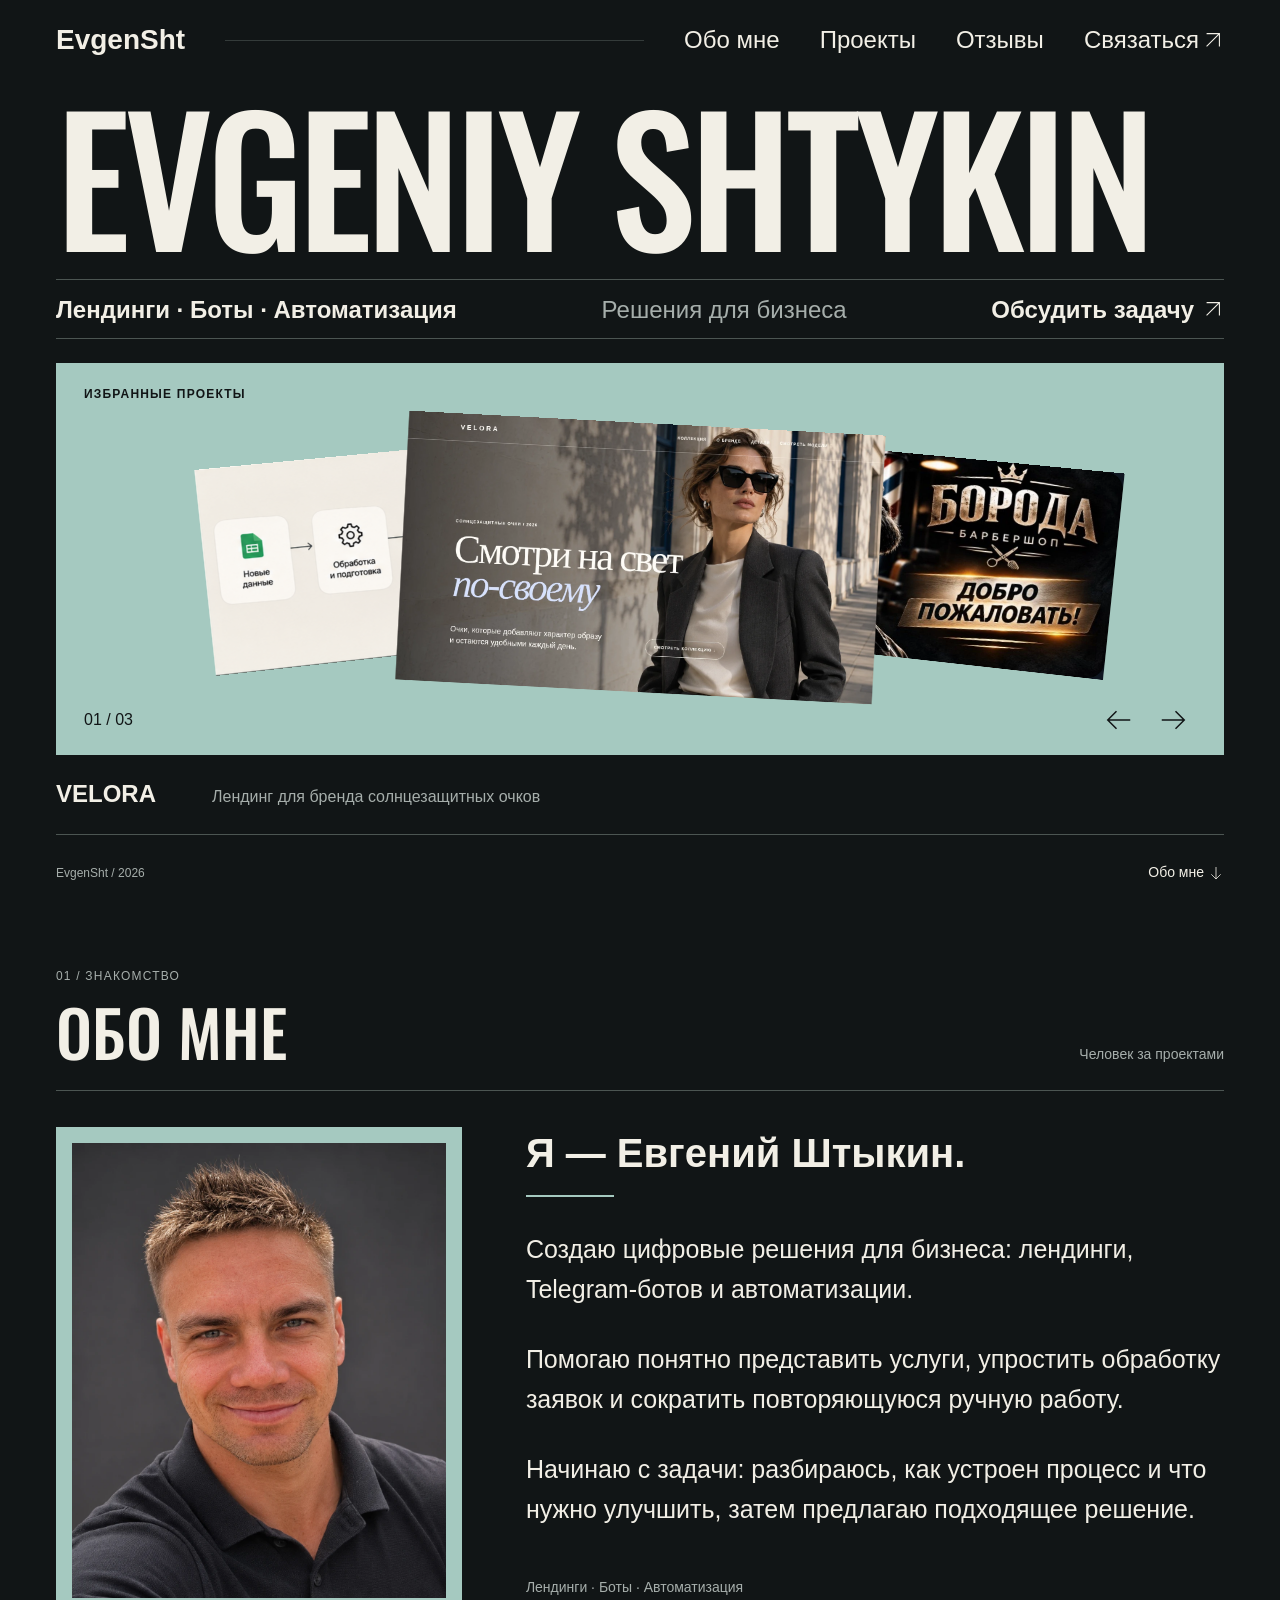
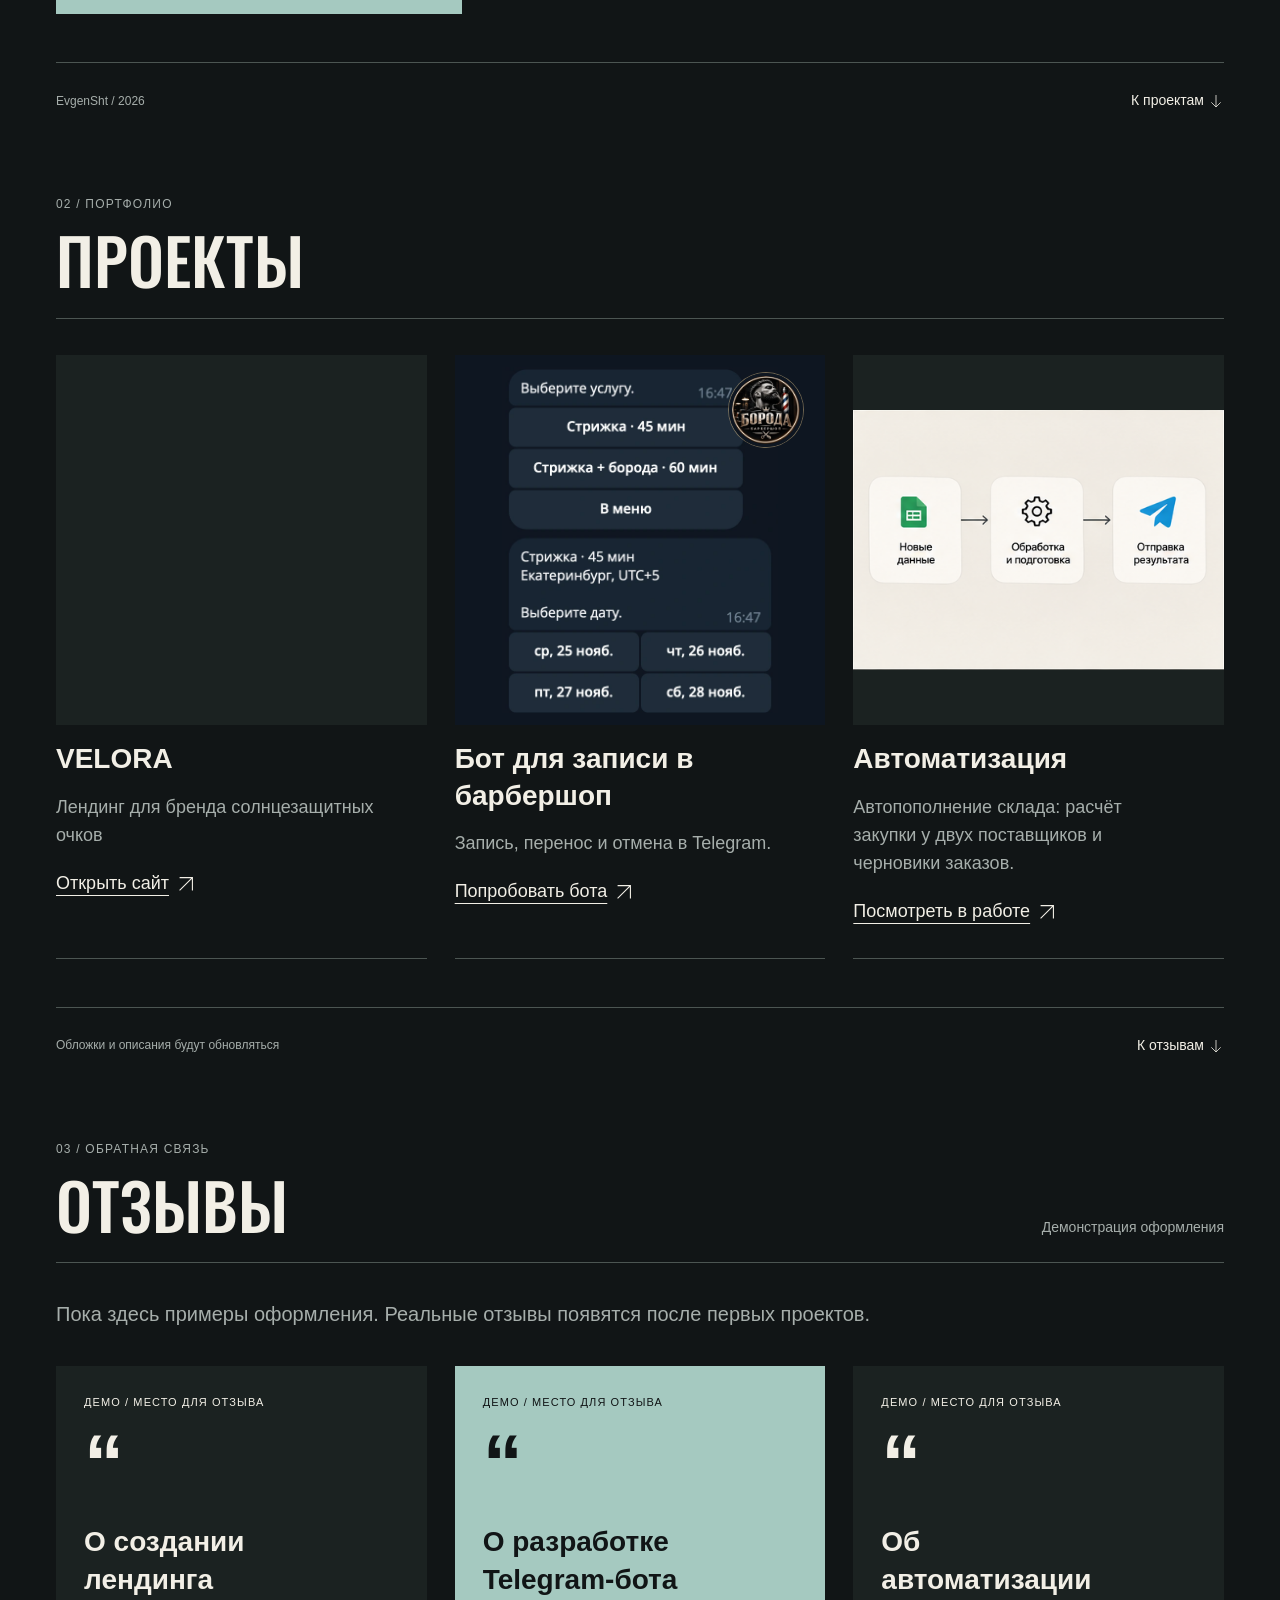
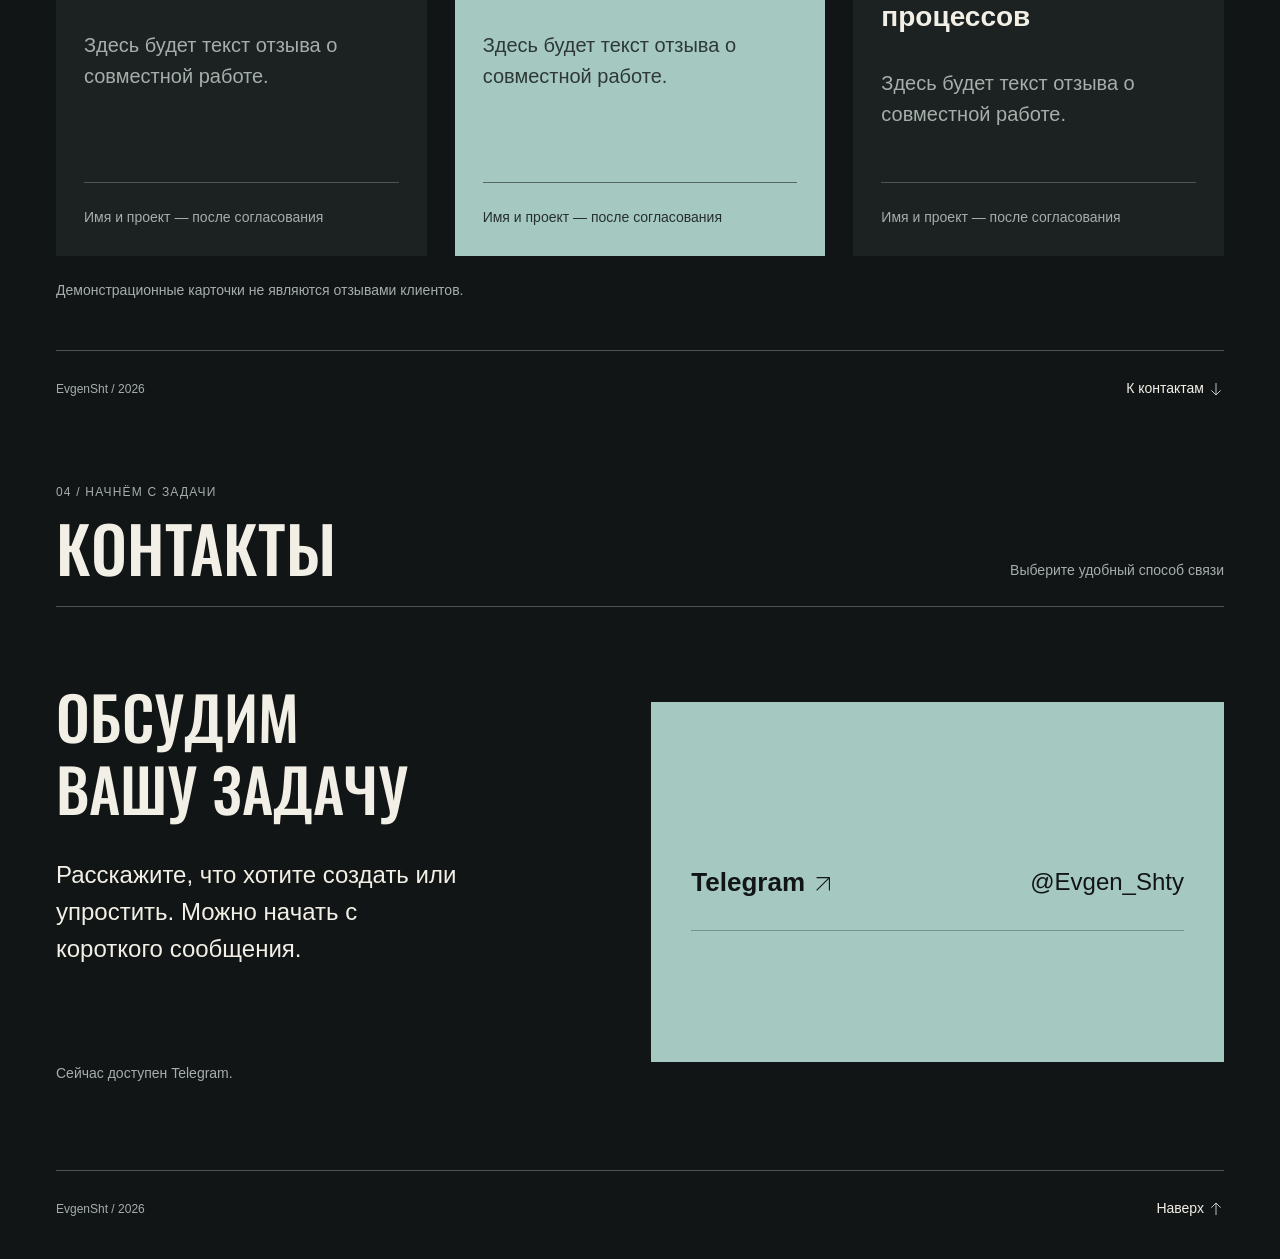
==== commit 67778210: "Publish the stock replenishment demo Source commit: 7d072f228923c2116d9652f9a5cccebb715d0b25" ====
--- a/index.html
+++ b/index.html
@@ -1 +1 @@
-<!DOCTYPE html><html lang="ru" class="rDlCRW_variable"><head><meta charSet="utf-8"/><meta name="viewport" content="width=device-width, initial-scale=1, viewport-fit=cover"/><link rel="preload" href="/_next/static/media/Oswald-s.p.36vnzydago666.ttf" as="font" crossorigin="" type="font/ttf"/><link rel="preload" as="image" href="/images/velora-gallery-cover.webp"/><link rel="stylesheet" href="/_next/static/chunks/2cljlbyjckfms.css" data-precedence="next"/><link rel="preload" as="script" fetchPriority="low" href="/_next/static/chunks/1pcw6gskne7pf.js"/><script src="/_next/static/chunks/0li7vzj18bfpo.js" async=""></script><script src="/_next/static/chunks/092r-mewpaf3q.js" async=""></script><script src="/_next/static/chunks/3hcg696yt7n09.js" async=""></script><script src="/_next/static/chunks/turbopack-2u1d16houkiyo.js" async=""></script><script src="/_next/static/chunks/3qfy96eoyh-ek.js" async=""></script><script src="/_next/static/chunks/3xzjikz17o7hc.js" async=""></script><meta name="theme-color" content="#111516"/><title>EvgenSht — лендинги, Telegram-боты и автоматизации</title><meta name="description" content="Евгений Штыкин. Создаю цифровые решения для бизнеса: лендинги, Telegram-ботов и автоматизации. Обсудим вашу задачу."/><meta name="robots" content="noindex, nofollow"/><link rel="icon" href="/icon.svg?icon.2manffey2lk8n.svg" sizes="any" type="image/svg+xml"/><meta name="next-size-adjust" content=""/><script src="/_next/static/chunks/0cz1d0mv5g_q7.js" noModule=""></script></head><body><div hidden=""><!--$--><!--/$--></div><a class="skip-link" href="#main-content">К основному содержимому</a><header class="site-header"><div class="header-inner container"><a class="brand" href="#home" translate="no">EvgenSht</a><div class="header-line" aria-hidden="true"></div><nav class="desktop-navigation" aria-label="Основная навигация"><a href="#about">Обо мне</a><a href="#projects">Проекты</a><a href="#reviews">Отзывы</a><a href="#contacts">Связаться <svg aria-hidden="true" focusable="false" viewBox="0 0 24 24" class="arrow"><path d="M5 19 19 5M5 5h14v14" fill="none" stroke="currentColor" stroke-width="1.2"></path></svg></a></nav><button type="button" class="menu-button" aria-haspopup="dialog" aria-controls="mobile-menu" aria-expanded="false">Меню <span aria-hidden="true">≡</span></button></div></header><dialog id="mobile-menu" class="mobile-menu" aria-labelledby="menu-title"><div class="menu-inner container"><div class="menu-top"><span class="brand" translate="no">EvgenSht</span><button type="button" class="menu-close">Закрыть <span aria-hidden="true">×</span></button></div><h2 id="menu-title" class="eyebrow">Навигация</h2><nav aria-label="Мобильная навигация"><a href="#home" aria-current="location">Главная<svg aria-hidden="true" focusable="false" viewBox="0 0 24 24" class="arrow"><path d="M5 19 19 5M5 5h14v14" fill="none" stroke="currentColor" stroke-width="1.2"></path></svg></a><a href="#about">Обо мне<svg aria-hidden="true" focusable="false" viewBox="0 0 24 24" class="arrow"><path d="M5 19 19 5M5 5h14v14" fill="none" stroke="currentColor" stroke-width="1.2"></path></svg></a><a href="#projects">Проекты<svg aria-hidden="true" focusable="false" viewBox="0 0 24 24" class="arrow"><path d="M5 19 19 5M5 5h14v14" fill="none" stroke="currentColor" stroke-width="1.2"></path></svg></a><a href="#reviews">Отзывы<svg aria-hidden="true" focusable="false" viewBox="0 0 24 24" class="arrow"><path d="M5 19 19 5M5 5h14v14" fill="none" stroke="currentColor" stroke-width="1.2"></path></svg></a><a href="#contacts">Контакты<svg aria-hidden="true" focusable="false" viewBox="0 0 24 24" class="arrow"><path d="M5 19 19 5M5 5h14v14" fill="none" stroke="currentColor" stroke-width="1.2"></path></svg></a></nav><a class="menu-cta" href="https://t.me/Evgen_Shty">Обсудить задачу<!-- --> <svg aria-hidden="true" focusable="false" viewBox="0 0 24 24" class="arrow"><path d="M5 19 19 5M5 5h14v14" fill="none" stroke="currentColor" stroke-width="1.2"></path></svg></a><p class="muted">Telegram<!-- --> · <!-- -->@Evgen_Shty</p></div></dialog><noscript><nav class="fallback-navigation container" aria-label="Навигация без JavaScript"><a href="#home">Главная</a><a href="#about">Обо мне</a><a href="#projects">Проекты</a><a href="#reviews">Отзывы</a><a href="#contacts">Контакты</a></nav></noscript><main id="main-content" tabindex="-1"><section id="home" class="home-section page-section container" aria-labelledby="home-title"><h1 id="home-title" class="hero-name" tabindex="-1" translate="no"><span>EVGENIY</span> <span>SHTYKIN</span></h1><div class="hero-strip"><p class="services"><span>Лендинги</span><span>Боты</span><span>Автоматизация</span></p><p class="positioning muted">Решения для бизнеса</p><a class="text-cta" href="https://t.me/Evgen_Shty">Обсудить задачу<!-- --> <svg aria-hidden="true" focusable="false" viewBox="0 0 24 24" class="arrow"><path d="M5 19 19 5M5 5h14v14" fill="none" stroke="currentColor" stroke-width="1.2"></path></svg></a></div><div class="gallery" aria-label="Избранные проекты"><div class="gallery-stage"><p class="gallery-label eyebrow">Избранные проекты</p><div class="gallery-stack"><div class="gallery-card" data-slot="active" data-project="velora"><img alt="" draggable="false" width="1440" height="810" decoding="async" data-nimg="1" style="color:transparent" src="/images/velora-gallery-cover.webp"/><a class="gallery-hit-area" href="/demo/velora/" target="_blank" rel="noopener noreferrer" aria-label="VELORA — открыть сайт в новой вкладке"></a></div><div class="gallery-card" data-slot="right" data-project="telegram-demo"><img alt="" draggable="false" loading="lazy" width="764" height="428" decoding="async" data-nimg="1" style="color:transparent" src="/images/boroda-gallery-cover.webp"/><button class="gallery-hit-area" type="button" tabindex="-1" aria-label="Выбрать проект: Бот для записи в барбершоп"></button></div><div class="gallery-card" data-slot="left" data-project="automation-demo"><img alt="" draggable="false" loading="lazy" width="461" height="324" decoding="async" data-nimg="1" style="color:transparent" src="/images/automation-concept.png"/><button class="gallery-hit-area" type="button" tabindex="-1" aria-label="Выбрать проект: Автоматизация"></button></div></div><div class="gallery-controls"><span class="gallery-count" aria-label="Проект 1 из 3">01<!-- --> / <!-- -->03</span><div class="gallery-arrows"><button type="button" aria-label="Предыдущий проект"><svg aria-hidden="true" focusable="false" viewBox="0 0 24 24" class="arrow"><path d="M21 12H3m7-7-7 7 7 7" fill="none" stroke="currentColor" stroke-width="1.2"></path></svg></button><button type="button" aria-label="Следующий проект"><svg aria-hidden="true" focusable="false" viewBox="0 0 24 24" class="arrow"><path d="M3 12h18m-7-7 7 7-7 7" fill="none" stroke="currentColor" stroke-width="1.2"></path></svg></button></div></div></div><div class="gallery-caption"><h2>VELORA</h2><p>Лендинг для бренда солнцезащитных очков</p></div><p role="status" aria-live="polite" aria-atomic="true" class="sr-only"></p></div><div class="section-footer"><p>EvgenSht / 2026</p><a href="#about">Обо мне<!-- --> <svg aria-hidden="true" focusable="false" viewBox="0 0 24 24" class="arrow"><path d="M12 3v18m-7-7 7 7 7-7" fill="none" stroke="currentColor" stroke-width="1.2"></path></svg></a></div></section><section id="about" class="page-section container" aria-labelledby="about-title"><div class="section-heading"><div><p class="eyebrow">01<!-- --> / <!-- -->Знакомство</p><h2 id="about-title" tabindex="-1">Обо мне</h2></div><p class="section-detail muted">Человек за проектами</p></div><div class="about-layout section-content"><div class="portrait-frame"><img alt="Евгений Штыкин" loading="lazy" width="1254" height="1254" decoding="async" data-nimg="1" class="portrait" style="color:transparent" src="/images/owner-portrait.webp"/></div><div class="about-copy"><h3>Я — Евгений Штыкин.</h3><div class="accent-line" aria-hidden="true"></div><p>Создаю цифровые решения для бизнеса: лендинги, Telegram-ботов и автоматизации.</p><p>Помогаю понятно представить услуги, упростить обработку заявок и сократить повторяющуюся ручную работу.</p><p>Начинаю с задачи: разбираюсь, как устроен процесс и что нужно улучшить, затем предлагаю подходящее решение.</p><p class="about-services muted">Лендинги · Боты · Автоматизация</p></div></div><div class="section-footer"><p>EvgenSht / 2026</p><a href="#projects">К проектам<!-- --> <svg aria-hidden="true" focusable="false" viewBox="0 0 24 24" class="arrow"><path d="M12 3v18m-7-7 7 7 7-7" fill="none" stroke="currentColor" stroke-width="1.2"></path></svg></a></div></section><section id="projects" class="page-section container" aria-labelledby="projects-title"><div class="section-heading"><div><p class="eyebrow">02<!-- --> / <!-- -->Портфолио</p><h2 id="projects-title" tabindex="-1">Проекты</h2></div></div><div class="projects-grid section-content"><article class="project-card"><div class="project-cover" data-project="velora"><picture><source media="(max-width: 767px)" srcSet="/images/velora-project-mobile.webp"/><img alt="Первый экран VELORA: заголовок и портрет в солнцезащитных очках" loading="lazy" width="1024" height="1024" decoding="async" data-nimg="1" style="color:transparent" src="/images/velora-project-cover.webp"/></picture></div><h3 translate="no">VELORA</h3><p class="project-summary muted">Лендинг для бренда солнцезащитных очков</p><a class="project-demo" href="/demo/velora/" target="_blank" rel="noopener noreferrer" aria-label="Открыть сайт VELORA в новой вкладке">Открыть сайт<!-- --> <svg aria-hidden="true" focusable="false" viewBox="0 0 24 24" class="arrow"><path d="M5 19 19 5M5 5h14v14" fill="none" stroke="currentColor" stroke-width="1.2"></path></svg></a></article><article class="project-card"><div class="project-cover" data-project="telegram-demo"><picture><img alt="Запись в Telegram: выбор услуги и даты в барбершопе «Борода»" loading="lazy" width="564" height="706" decoding="async" data-nimg="1" style="color:transparent" src="/images/boroda-project-cover.webp"/></picture><img alt="" loading="lazy" width="76" height="76" decoding="async" data-nimg="1" class="project-cover-avatar" style="color:transparent" src="/images/boroda-bot.webp"/></div><h3>Бот для записи в барбершоп</h3><p class="project-summary muted">Запись, перенос и отмена в Telegram.</p><a class="project-demo" href="https://t.me/BorodaBarberSh_bot" target="_blank" rel="noopener noreferrer" aria-label="Попробовать бота Бот для записи в барбершоп в новой вкладке">Попробовать бота<!-- --> <svg aria-hidden="true" focusable="false" viewBox="0 0 24 24" class="arrow"><path d="M5 19 19 5M5 5h14v14" fill="none" stroke="currentColor" stroke-width="1.2"></path></svg></a></article><article class="project-card"><div class="project-cover" data-project="automation-demo"><picture><img alt="Иллюстрация концепта: новые данные, обработка и отправка результата" loading="lazy" width="461" height="324" decoding="async" data-nimg="1" style="color:transparent" src="/images/automation-concept.png"/></picture></div><h3>Автоматизация</h3><p class="project-summary muted">Пример обработки данных и передачи результата.</p></article></div><div class="section-footer"><p>Обложки и описания будут обновляться</p><a href="#reviews">К отзывам<!-- --> <svg aria-hidden="true" focusable="false" viewBox="0 0 24 24" class="arrow"><path d="M12 3v18m-7-7 7 7 7-7" fill="none" stroke="currentColor" stroke-width="1.2"></path></svg></a></div></section><section id="reviews" class="page-section container" aria-labelledby="reviews-title"><div class="section-heading"><div><p class="eyebrow">03<!-- --> / <!-- -->Обратная связь</p><h2 id="reviews-title" tabindex="-1">Отзывы</h2></div><p class="section-detail muted">Демонстрация оформления</p></div><p class="reviews-intro muted">Пока здесь примеры оформления. Реальные отзывы появятся после первых проектов.</p><div class="reviews-grid section-content"><article class="review-card"><p class="eyebrow">Демо / место для отзыва</p><span class="quote-mark" aria-hidden="true">“</span><h3>О создании лендинга</h3><p class="review-text">Здесь будет текст отзыва о совместной работе.</p><p class="review-author">Имя и проект — после согласования</p></article><article class="review-card review-accent"><p class="eyebrow">Демо / место для отзыва</p><span class="quote-mark" aria-hidden="true">“</span><h3>О разработке Telegram-бота</h3><p class="review-text">Здесь будет текст отзыва о совместной работе.</p><p class="review-author">Имя и проект — после согласования</p></article><article class="review-card"><p class="eyebrow">Демо / место для отзыва</p><span class="quote-mark" aria-hidden="true">“</span><h3>Об автоматизации процессов</h3><p class="review-text">Здесь будет текст отзыва о совместной работе.</p><p class="review-author">Имя и проект — после согласования</p></article></div><p class="reviews-disclaimer muted">Демонстрационные карточки не являются отзывами клиентов.</p><div class="section-footer"><p>EvgenSht / 2026</p><a href="#contacts">К контактам<!-- --> <svg aria-hidden="true" focusable="false" viewBox="0 0 24 24" class="arrow"><path d="M12 3v18m-7-7 7 7 7-7" fill="none" stroke="currentColor" stroke-width="1.2"></path></svg></a></div></section><section id="contacts" class="page-section container contacts-section" aria-labelledby="contacts-title"><div class="section-heading"><div><p class="eyebrow">04<!-- --> / <!-- -->Начнём с задачи</p><h2 id="contacts-title" tabindex="-1">Контакты</h2></div><p class="section-detail muted">Выберите удобный способ связи</p></div><div class="contacts-layout section-content"><div class="contact-intro"><h3>Обсудим вашу задачу</h3><p>Расскажите, что хотите создать или упростить. Можно начать с короткого сообщения.</p><p class="contact-note muted">Сейчас доступен Telegram.</p></div><address class="contact-panel"><a href="https://t.me/Evgen_Shty" class="contact-link"><span>Telegram<!-- --> <svg aria-hidden="true" focusable="false" viewBox="0 0 24 24" class="arrow"><path d="M5 19 19 5M5 5h14v14" fill="none" stroke="currentColor" stroke-width="1.2"></path></svg></span><span>@Evgen_Shty</span></a></address></div><div class="section-footer"><p>EvgenSht / 2026</p><a href="#home">Наверх<!-- --> <svg aria-hidden="true" focusable="false" viewBox="0 0 24 24" class="arrow"><path d="M12 21V3m-7 7 7-7 7 7" fill="none" stroke="currentColor" stroke-width="1.2"></path></svg></a></div></section></main><!--$--><!--/$--><script id="_R_">(globalThis["TURBOPACK"] || (globalThis["TURBOPACK"] = [])).push({"otherChunks":["static/chunks/1pcw6gskne7pf.js","static/chunks/0li7vzj18bfpo.js","static/chunks/092r-mewpaf3q.js","static/chunks/3hcg696yt7n09.js"],"runtimeModuleIds":[94553]});</script><script src="/_next/static/chunks/1pcw6gskne7pf.js" async=""></script><script>(self.__next_f=self.__next_f||[]).push([0])</script><script>self.__next_f.push([1,"1:\"$Sreact.fragment\"\n2:\"/_next/static/chunks/3qfy96eoyh-ek.js\"\n3:I[39756,[\"$2\"],\"default\"]\n4:I[37457,[\"$2\"],\"default\"]\n6:\"/_next/static/chunks/3xzjikz17o7hc.js\"\n7:I[36852,[\"$2\",\"$6\"],\"SiteHeader\"]\n8:I[23327,[\"$2\",\"$6\"],\"ProjectGallery\"]\n10:\"ViewportBoundary\"\n11:I[97367,[\"$2\"],\"$10\"]\n13:\"MetadataBoundary\"\n14:I[97367,[\"$2\"],\"$13\"]\n15:\"$Sreact.suspense\"\n17:I[68027,[\"$2\"],\"default\",1]\n:HL[\"/_next/static/chunks/2cljlbyjckfms.css\",\"style\"]\n:HL[\"/_next/static/media/Oswald-s.p.36vnzydago666.ttf\",\"font\",{\"crossOrigin\":\"\",\"type\":\"font/ttf\"}]\n5:[[\"children\",{\"s\":\"__PAGE__\",\"h\":512,\"d\":{\"r\":[\"$\",\"$1\",\"c\",{\"children\":[[[\"$\",\"$L7\",null,{}],[\"$\",\"main\",null,{\"id\":\"main-content\",\"tabIndex\":-1,\"children\":[[\"$\",\"section\",null,{\"id\":\"home\",\"className\":\"home-section page-section container\",\"aria-labelledby\":\"home-title\",\"children\":[[\"$\",\"h1\",null,{\"id\":\"home-title\",\"className\":\"hero-name\",\"tabIndex\":-1,\"translate\":\"no\",\"children\":[[\"$\",\"span\",null,{\"children\":\"EVGENIY\"}],\" \",[\"$\",\"span\",null,{\"children\":\"SHTYKIN\"}]]}],[\"$\",\"div\",null,{\"className\":\"hero-strip\",\"children\":[[\"$\",\"p\",null,{\"className\":\"services\",\"children\":[[\"$\",\"span\",\"Лендинги\",{\"children\":\"Лендинги\"}],[\"$\",\"span\",\"Боты\",{\"children\":\"Боты\"}],[\"$\",\"span\",\"Автоматизация\",{\"children\":\"Автоматизация\"}]]}],[\"$\",\"p\",null,{\"className\":\"positioning muted\",\"children\":\"Решения для бизнеса\"}],[\"$\",\"a\",null,{\"className\":\"text-cta\",\"href\":\"https://t.me/Evgen_Shty\",\"children\":[\"Обсудить задачу\",\" \",[\"$\",\"svg\",null,{\"aria-hidden\":\"true\",\"focusable\":\"false\",\"viewBox\":\"0 0 24 24\",\"className\":\"arrow\",\"children\":[\"$\",\"path\",null,{\"d\":\"M5 19 19 5M5 5h14v14\",\"fill\":\"none\",\"stroke\":\"currentColor\",\"strokeWidth\":\"1.2\"}]}]]}]]}],[\"$\",\"$L8\",null,{\"items\":[{\"id\":\"velora\",\"title\":\"VELORA\",\"status\":\"demo\",\"order\":1,\"featured\":true,\"summary\":\"Лендинг для бренда солнцезащитных очков\",\"showStatus\":false,\"image\":{\"src\":\"/images/velora-gallery-cover.webp\",\"alt\":\"Первый экран VELORA: заголовок и портрет в солнцезащитных очках\",\"width\":1440,\"height\":810},\"catalogImage\":{\"src\":\"/images/velora-project-cover.webp\",\"mobileSrc\":\"/images/velora-project-mobile.webp\",\"alt\":\"Первый экран VELORA: заголовок и портрет в солнцезащитных очках\",\"width\":1024,\"height\":1024},\"technologies\":[],\"demoUrl\":\"/demo/velora/\"},{\"id\":\"telegram-demo\",\"title\":\"Бот для записи в барбершоп\",\"status\":\"demo\",\"order\":2,\"featured\":true,\"summary\":\"Запись, перенос и отмена в Telegram.\",\"showStatus\":false,\"image\":{\"src\":\"/images/boroda-gallery-cover.webp\",\"alt\":\"Приветственный баннер барбершопа «Борода» в Telegram\",\"width\":764,\"height\":428},\"catalogImage\":{\"src\":\"/images/boroda-project-cover.webp\",\"alt\":\"Запись в Telegram: выбор услуги и даты в барбершопе «Борода»\",\"width\":564,\"height\":706,\"avatarSrc\":\"/images/boroda-bot.webp\"},\"technologies\":[],\"demoUrl\":\"https://t.me/BorodaBarberSh_bot\",\"demoLabel\":\"Попробовать бота\"},{\"id\":\"automation-demo\",\"title\":\"Автоматизация\",\"status\":\"concept\",\"order\":3,\"featured\":true,\"summary\":\"Пример обработки данных и передачи результата.\",\"showStatus\":false,\"image\":{\"src\":\"/images/automation-concept.png\",\"alt\":\"Иллюстрация концепта: новые данные, обработка и отправка результата\",\"width\":461,\"height\":324},\"technologies\":[],\"demoUrl\":null}]}],[\"$\",\"div\",null,{\"className\":\"section-footer\",\"children\":[[\"$\",\"p\",null,{\"children\":\"EvgenSht / 2026\"}],\"$L9\"]}]]}],\"$La\",\"$Lb\",\"$Lc\",\"$Ld\"]}]],[\"$Le\"],\"$Lf\"]}],\"p\":false,\"v\":null}}]]\n0:{\"P\":null,\"c\":[\"\",\"\"],\"q\":\"\",\"i\":false,\"t\":{\"t\":{\"s\":\"\",\"h\":528,\"d\":{\"r\":[\"$\",\"$1\",\"c\",{\"children\":[[[\"$\",\"link\",\"0\",{\"rel\":\"stylesheet\",\"href\":\"/_next/static/chunks/2cljlbyjckfms.css\",\"precedence\":\"next\",\"crossOrigin\":\"$undefined\",\"nonce\":\"$undefined\"}],[\"$\",\"script\",\"script-0\",{\"src\":\"/_next/static/chunks/3qfy96eoyh-ek.js\",\"async\":true,\"nonce\":\"$undefined\"}]],[\"$\",\"html\",null,{\"lang\":\"ru\",\"className\":\"rDlCRW_variable\",\"children\":[\"$\",\"body\",null,{\"children\":[[\"$\",\"a\",null,{\"className\":\"skip-link\",\"href\":\"#main-content\",\"children\":\"К основному содержимому\"}],[\"$\",\"$L3\",null,{\"parallelRouterKey\":\"children\",\"error\":\"$undefined\",\"errorStyles\":\"$undefined\",\"errorScripts\":\"$undefined\",\"template\":[\"$\",\"$L4\",null,{}],\"templateStyles\":\"$undefined\",\"templateScripts\":\"$undefined\",\"notFound\":[[[\"$\",\"title\",null,{\"children\":\"404: This page could not be found.\"}],[\"$\",\"div\",null,{\"style\":{\"fontFamily\":\"system-ui,\\\"Segoe UI\\\",Roboto,Helvetica,Arial,sans-serif,\\\"Apple Color Emoji\\\",\\\"Segoe UI Emoji\\\"\",\"height\":\"100vh\",\"textAlign\":\"center\",\"display\":\"flex\",\"flexDirection\":\"column\",\"alignItems\":\"center\",\"justifyContent\":\"center\"},\"children\":[\"$\",\"div\",null,{\"children\":[[\"$\",\"style\",null,{\"dangerouslySetInnerHTML\":{\"__html\":\"body{color:#000;background:#fff;margin:0}.next-error-h1{border-right:1px solid rgba(0,0,0,.3)}@media (prefers-color-scheme:dark){body{color:#fff;background:#000}.next-error-h1{border-right:1px solid rgba(255,255,255,.3)}}\"}}],[\"$\",\"h1\",null,{\"className\":\"next-error-h1\",\"style\":{\"display\":\"inline-block\",\"margin\":\"0 20px 0 0\",\"padding\":\"0 23px 0 0\",\"fontSize\":24,\"fontWeight\":500,\"verticalAlign\":\"top\",\"lineHeight\":\"49px\"},\"children\":404}],[\"$\",\"div\",null,{\"style\":{\"display\":\"inline-block\"},\"children\":[\"$\",\"h2\",null,{\"style\":{\"fontSize\":14,\"fontWeight\":400,\"lineHeight\":\"49px\",\"margin\":0},\"children\":\"This page could not be found.\"}]}]]}]}]],[]],\"forbidden\":\"$undefined\",\"unauthorized\":\"$undefined\"}]]}]}]]}],\"p\":false,\"v\":null},\"c\":\"$Q5\"},\"h\":{\"r\":[\"$\",\"$1\",\"h\",{\"children\":[null,[\"$\",\"$L11\",null,{\"children\":\"$L12\"}],[\"$\",\"$L14\",null,{\"children\":[[\"$\",\"div\",null,{\"hidden\":true,\"children\":[\"$\",\"$15\",null,{\"name\":\"Next.Metadata\",\"children\":\"$L16\"}]}],null]}],[\"$\",\"meta\",null,{\"name\":\"next-size-adjust\",\"content\":\"\"}]]}],\"p\":false,\"v\":null}},\"m\":\"$undefined\",\"G\":[\"$17\",[[\"$\",\"link\",\"0\",{\"rel\":\"stylesheet\",\"href\":\"/_next/static/chunks/2cljlbyjckfms.css\",\"precedence\":\"next\",\"crossOrigin\":\"$undefined\",\"nonce\":\"$undefined\"}]]],\"S\":true,\"r\":\"$undefined\",\"s\":\"$undefined\",\"a\":\"$undefined\",\"l\":\"$undefined\",\"p\":\"$undefined\",\"d\":\"$undefined\",\"b\":\"ALJvSEXM7DfpVYU1ycqV6\"}\n18:I[5500,[\"$2\",\"$6\"],\"Image\"]\n1c:I[97367,[\"$2\"],\"OutletBoundary\"]\n9:[\"$\",\"a\",null,{\"href\":\"#about\",\"children\":[\"Обо мне\",\" \",[\"$\",\"svg\",null,{\"aria-hidden\":\"true\",\"focusable\":\"false\",\"viewBox\":\"0 0 24 24\",\"className\":\"arrow\",\"children\":[\"$\",\"path\",null,{\"d\":\"M12 3v18m-7-7 7 7 7-7\",\"fill\":\"none\",\"stroke\":\"currentColor\",\"strokeWidth\":\"1.2\"}]}]]}]\na:[\"$\",\"section\",null,{\"id\":\"about\",\"className\":\"page-section container\",\"aria-labelledby\":\"about-title\",\"children\":[[\"$\",\"div\",null,{\"className\":\"section-heading\",\"children\":[[\"$\",\"div\",null,{\"children\":[[\"$\",\"p\",null,{\"className\":\"eyebrow\",\"children\":[\"01\",\" / \",\"Знакомство\"]}],[\"$\",\"h2\",null,{\"id\":\"about-title\",\"tabIndex\":-1,\"children\":\"Обо мне\"}]]}],[\"$\",\"p\",null,{\"className\":\"section-detail muted\",\"children\":\"Человек за проектами\"}]]}],[\"$\",\"div\",null,{\"className\":\"about-layout section-content\",\"children\":[[\"$\",\"div\",null,{\"className\":\"portrait-frame\",\"children\":[\"$\",\"$L18\",null,{\"src\":\"/images/owner-portrait.webp\",\"alt\":\"Евгений Штыкин\",\"width\":1254,\"height\":1254,\"sizes\":\"(max-width: 767px) 90vw, 36vw\",\"className\":\"portrait\"}]}],[\"$\",\"div\",null,{\"className\":\"about-copy\",\"children\":[[\"$\",\"h3\",null,{\"children\":\"Я — Евгений Штыкин.\"}],[\"$\",\"div\",null,{\"className\":\"accent-line\",\"aria-hidden\":\"true\"}],[[\"$\",\"p\",\"Создаю цифровые решения для бизнеса: лендинги, Telegram-ботов и автоматизации.\",{\"children\":\"Создаю цифровые решения для бизнеса: лендинги, Telegram-ботов и автоматизации.\"}],[\"$\",\"p\",\"Помогаю понятно представить услуги, упростить обработку заявок и сократить повторяющуюся ручную работу.\",{\"children\":\"Помогаю понятно представить услуги, упростить обработку заявок и сократить повторяющуюся ручную работу.\"}],[\"$\",\"p\",\"Начинаю с задачи: разбираюсь, как устроен процесс и что нужно улучшить, затем предлагаю подходящее решение.\",{\"children\":\"Начинаю с задачи: разбираюсь, как устроен процесс и что нужно улучшить, затем предлагаю подходящее решение.\"}]],[\"$\",\"p\",null,{\"className\":\"about-services muted\",\"children\":\"Лендинги · Боты · Автоматизация\"}]]}]]}],[\"$\",\"div\",null,{\"className\":\"section-footer\",\"children\":[[\"$\",\"p\",null,{\"children\":\"EvgenSht / 2026\"}],[\"$\",\"a\",null,{\"href\":\"#projects\",\"children\":[\"К проектам\",\" \",[\"$\",\"svg\",null,{\"aria-hidden\":\"true\",\"focusable\":\"false\",\"viewBox\":\"0 0 24 24\",\"className\":\"arrow\",\"children\":[\"$\",\"path\",null,{\"d\":\"M12 3v18m-7-7 7 7 7-7\",\"fill\":\"none\",\"stroke\":\"currentColor\",\"strokeWidth\":\"1.2\"}]}]]}]]}]]}]\n19:[[\"$\",\"source\",null,{\"media\":\"(max-width: 767px)\",\"srcSet\":\"/images/velora-project-mobile.webp\"}],[\"$\",\"$L18\",null,{\"src\":\"/images/velora-project-cover.webp\",\"alt\":\"Первый экран VELORA: заголовок и портрет в солнцезащитных очках\",\"width\":1024,\"height\":1024,\"sizes\":\"(max-width: 767px) 90vw, (max-width: 1023px) 45vw, 30vw\"}]]\n1a:[\"$undefined\",[\"$\",\"$L18\",null,{\"src\":\"/images/boroda-project-cover.webp\",\"alt\":\"Запись в Telegram: выбор услуги и даты в барбершопе «Борода»\",\"width\":564,\"height\":706,\"sizes\":\"(max-width: 767px) 90vw, (max-width: 1023px) 45vw, 30vw\"}]]\n1b:[\"$undefined\",[\"$\",\"$L18\",null,{\"src\":\"/images/automation-concept.png\",\"alt\":\"Иллюстрация концепта: новые данные, обработка и отправка результата\",\"width\":461,\"height\":324,\"sizes\":\"(max-width: 767px) 90vw, (max-width: 1023px) 45vw, 30vw\"}]]\nb:[\"$\",\"section\",null,{\"id\":\"projects\",\"className\":\"page-section container\",\"aria-labelledby\":\"projects-title\",\"children\":[[\"$\",\"div\",null,{\"className\":\"section-heading\",\"children\":[[\"$\",\"div\",null,{\"children\":[[\"$\",\"p\",null,{\"className\":\"eyebrow\",\"children\":[\"02\",\" / \",\"Портфолио\"]}],[\"$\",\"h2\",null,{\"id\":\"projects-title\",\"tabIndex\":-1,\"children\":\"Проекты\"}]]}],\"$undefined\"]}],[\"$\",\"div\",null,{\"className\":\"projects-grid section-content\",\"children\":[[\"$\",\"article\",\"velora\",{\"className\":\"project-card\",\"children\":[[\"$\",\"div\",null,{\"className\":\"project-cover\",\"data-project\":\"velora\",\"children\":[[\"$\",\"picture\",null,{\"children\":\"$19\"}],\"$undefined\"]}],[\"$\",\"h3\",null,{\"translate\":\"no\",\"children\":\"VELORA\"}],false,[\"$\",\"p\",null,{\"className\":\"project-summary muted\",\"children\":\"Лендинг для бренда солнцезащитных очков\"}],false,[\"$\",\"a\",null,{\"className\":\"project-demo\",\"href\":\"/demo/velora/\",\"target\":\"_blank\",\"rel\":\"noopener noreferrer\",\"aria-label\":\"Открыть сайт VELORA в новой вкладке\",\"children\":[\"Открыть сайт\",\" \",[\"$\",\"svg\",null,{\"aria-hidden\":\"true\",\"focusable\":\"false\",\"viewBox\":\"0 0 24 24\",\"className\":\"arrow\",\"children\":[\"$\",\"path\",null,{\"d\":\"M5 19 19 5M5 5h14v14\",\"fill\":\"none\",\"stroke\":\"currentColor\",\"strokeWidth\":\"1.2\"}]}]]}]]}],[\"$\",\"article\",\"telegram-demo\",{\"className\":\"project-card\",\"children\":[[\"$\",\"div\",null,{\"className\":\"project-cover\",\"data-project\":\"telegram-demo\",\"children\":[[\"$\",\"picture\",null,{\"children\":\"$1a\"}],[\"$\",\"$L18\",null,{\"className\":\"project-cover-avatar\",\"src\":\"/images/boroda-bot.webp\",\"alt\":\"\",\"width\":76,\"height\":76}]]}],[\"$\",\"h3\",null,{\"translate\":\"$undefined\",\"children\":\"Бот для записи в барбершоп\"}],false,[\"$\",\"p\",null,{\"className\":\"project-summary muted\",\"children\":\"Запись, перенос и отмена в Telegram.\"}],false,[\"$\",\"a\",null,{\"className\":\"project-demo\",\"href\":\"https://t.me/BorodaBarberSh_bot\",\"target\":\"_blank\",\"rel\":\"noopener noreferrer\",\"aria-label\":\"Попробовать бота Бот для записи в барбершоп в новой вкладке\",\"children\":[\"Попробовать бота\",\" \",[\"$\",\"svg\",null,{\"aria-hidden\":\"true\",\"focusable\":\"false\",\"viewBox\":\"0 0 24 24\",\"className\":\"arrow\",\"children\":[\"$\",\"path\",null,{\"d\":\"M5 19 19 5M5 5h14v14\",\"fill\":\"none\",\"stroke\":\"currentColor\",\"strokeWidth\":\"1.2\"}]}]]}]]}],[\"$\",\"article\",\"automation-demo\",{\"className\":\"project-card\",\"children\":[[\"$\",\"div\",null,{\"className\":\"project-cover\",\"data-project\":\"automation-demo\",\"children\":[[\"$\",\"picture\",null,{\"children\":\"$1b\"}],\"$undefined\"]}],[\"$\",\"h3\",null,{\"translate\":\"$undefined\",\"children\":\"Автоматизация\"}],false,[\"$\",\"p\",null,{\"className\":\"project-summary muted\",\"children\":\"Пример обработки данных и передачи результата.\"}],false,null]}]]}],[\"$\",\"div\",null,{\"className\":\"section-footer\",\"children\":[[\"$\",\"p\",null,{\"children\":\"Обложки и описания будут обновляться\"}],[\"$\",\"a\",null,{\"href\":\"#reviews\",\"children\":[\"К отзывам\",\" \",[\"$\",\"svg\",null,{\"aria-hidden\":\"true\",\"focusable\":\"false\",\"viewBox\":\"0 0 24 24\",\"className\":\"arrow\",\"children\":[\"$\",\"path\",null,{\"d\":\"M12 3v18m-7-7 7 7 7-7\",\"fill\":\"none\",\"stroke\":\"currentColor\",\"strokeWidth\":\"1.2\"}]}]]}]]}]]}]\nc:[\"$\",\"section\",null,{\"id\":\"reviews\",\"className\":\"page-section container\",\"aria-labelledby\":\"reviews-title\",\"children\":[[\"$\",\"div\",null,{\"className\":\"section-heading\",\"children\":[[\"$\",\"div\",null,{\"children\":[[\"$\",\"p\",null,{\"className\":\"eyebrow\",\"children\":[\"03\",\" / \",\"Обратная связь\"]}],[\"$\",\"h2\",null,{\"id\":\"reviews-title\",\"tabIndex\":-1,\"children\":\"Отзывы\"}]]}],[\"$\",\"p\",null,{\"className\":\"section-detail muted\",\"children\":\"Демонстрация оформления\"}]]}],[\"$\",\"p\",null,{\"className\":\"reviews-intro muted\",\"children\":\"Пока здесь примеры оформления. Реальные отзывы появятся после первых проектов.\"}],[\"$\",\"div\",null,{\"className\":\"reviews-grid section-content\",\"children\":[[\"$\",\"article\",\"landing\",{\"className\":\"review-card\",\"children\":[[\"$\",\"p\",null,{\"className\":\"eyebrow\",\"children\":\"Демо / место для отзыва\"}],[\"$\",\"span\",null,{\"className\":\"quote-mark\",\"aria-hidden\":\"true\",\"children\":\"“\"}],[\"$\",\"h3\",null,{\"children\":\"О создании лендинга\"}],[\"$\",\"p\",null,{\"className\":\"review-text\",\"children\":\"Здесь будет текст отзыва о совместной работе.\"}],[\"$\",\"p\",null,{\"className\":\"review-author\",\"children\":\"Имя и проект — после согласования\"}]]}],[\"$\",\"article\",\"bot\",{\"className\":\"review-card review-accent\",\"children\":[[\"$\",\"p\",null,{\"className\":\"eyebrow\",\"children\":\"Демо / место для отзыва\"}],[\"$\",\"span\",null,{\"className\":\"quote-mark\",\"aria-hidden\":\"true\",\"children\":\"“\"}],[\"$\",\"h3\",null,{\"children\":\"О разработке Telegram-бота\"}],[\"$\",\"p\",null,{\"className\":\"review-text\",\"children\":\"Здесь будет текст отзыва о совместной работе.\"}],[\"$\",\"p\",null,{\"className\":\"review-author\",\"children\":\"Имя и проект — после согласования\"}]]}],[\"$\",\"article\",\"automation\",{\"className\":\"review-card\",\"children\":[[\"$\",\"p\",null,{\"className\":\"eyebrow\",\"children\":\"Демо / место для отзыва\"}],[\"$\",\"span\",null,{\"className\":\"quote-mark\",\"aria-hidden\":\"true\",\"children\":\"“\"}],[\"$\",\"h3\",null,{\"children\":\"Об автоматизации процессов\"}],[\"$\",\"p\",null,{\"className\":\"review-text\",\"children\":\"Здесь будет текст отзыва о совместной работе.\"}],[\"$\",\"p\",null,{\"className\":\"review-author\",\"children\":\"Имя и проект — после согласования\"}]]}]]}],[\"$\",\"p\",null,{\"className\":\"reviews-disclaimer muted\",\"children\":\"Демонстрационные карточки не являются отзывами клиентов.\"}],[\"$\",\"div\",null,{\"className\":\"section-footer\",\"children\":[[\"$\",\"p\",null,{\"children\":\"EvgenSht / 2026\"}],[\"$\",\"a\",null,{\"href\":\"#contacts\",\"children\":[\"К контактам\",\" \",[\"$\",\"svg\",null,{\"aria-hidden\":\"true\",\"focusable\":\"false\",\"viewBox\":\"0 0 24 24\",\"className\":\"arrow\",\"children\":[\"$\",\"path\",null,{\"d\":\"M12 3v18m-7-7 7 7 7-7\",\"fill\":\"none\",\"stroke\":\"currentColor\",\"strokeWidth\":\"1.2\"}]}]]}]]}]]}]\nd:[\"$\",\"section\",null,{\"id\":\"contacts\",\"className\":\"page-section container contacts-section\",\"aria-labelledby\":\"contacts-title\",\"children\":[[\"$\",\"div\",null,{\"className\":\"section-heading\",\"children\":[[\"$\",\"div\",null,{\"children\":[[\"$\",\"p\",null,{\"className\":\"eyebrow\",\"children\":[\"04\",\" / \",\"Начнём с задачи\"]}],[\"$\",\"h2\",null,{\"id\":\"contacts-title\",\"tabIndex\":-1,\"children\":\"Контакты\"}]]}],[\"$\",\"p\",null,{\"className\":\"section-detail muted\",\"children\":\"Выберите удобный способ связи\"}]]}],[\"$\",\"div\",null,{\"className\":\"contacts-layout section-content\",\"children\":[[\"$\",\"div\",null,{\"className\":\"contact-intro\",\"children\":[[\"$\",\"h3\",null,{\"children\":\"Обсудим вашу задачу\"}],[\"$\",\"p\",null,{\"children\":\"Расскажите, что хотите создать или упростить. Можно начать с короткого сообщения.\"}],[\"$\",\"p\",null,{\"className\":\"contact-note muted\",\"children\":\"Сейчас доступен Telegram.\"}]]}],[\"$\",\"address\",null,{\"className\":\"contact-panel\",\"children\":[[\"$\",\"a\",\"telegram\",{\"href\":\"https://t.me/Evgen_Shty\",\"className\":\"contact-link\",\"children\":[[\"$\",\"span\",null,{\"children\":[\"Telegram\",\" \",[\"$\",\"svg\",null,{\"aria-hidden\":\"true\",\"focusable\":\"false\",\"viewBox\":\"0 0 24 24\",\"className\":\"arrow\",\"children\":[\"$\",\"path\",null,{\"d\":\"M5 19 19 5M5 5h14v14\",\"fill\":\"none\",\"stroke\":\"currentColor\",\"strokeWidth\":\"1.2\"}]}]]}],[\"$\",\"span\",null,{\"children\":\"@Evgen_Shty\"}]]}]]}]]}],[\"$\",\"div\",null,{\"className\":\"section-footer\",\"children\":[[\"$\",\"p\",null,{\"children\":\"EvgenSht / 2026\"}],[\"$\",\"a\",null,{\"href\":\"#home\",\"children\":[\"Наверх\",\" \",[\"$\",\"svg\",null,{\"aria-hidden\":\"true\",\"focusable\":\"false\",\"viewBox\":\"0 0 24 24\",\"className\":\"arrow\",\"children\":[\"$\",\"path\",null,{\"d\":\"M12 21V3m-7 7 7-7 7 7\",\"fill\":\"none\",\"stroke\":\"currentColor\",\"strokeWidth\":\"1.2\"}]}]]}]]}]]}]\ne:[\"$\",\"script\",\"script-0\",{\"src\":\"/_next/static/chunks/3xzjikz17o7hc.js\",\"async\":true,\"nonce\":\"$undefined\"}]\nf:[\"$\",\"$L1c\",null,{\"children\":[\"$\",\"$15\",null,{\"name\":\"Next.MetadataOutlet\",\"children\":\"$@1d\"}]}]\n12:[[\"$\",\"meta\",\"0\",{\"charSet\":\"utf-8\"}],[\"$\",\"meta\",\"1\",{\"name\":\"viewport\",\"content\":\"width=device-width, initial-scale=1, viewport-fit=cover\"}],[\"$\",\"meta\",\"2\",{\"name\":\"theme-color\",\"content\":\"#111516\"}]]\n1e:I[27201,[\"$2\"],\"IconMark\"]\n16:[[\"$\",\"title\",\"0\",{\"children\":\"EvgenSht — лендинги, Telegram-боты и автоматизации\"}],[\"$\",\"meta\",\"1\",{\"name\":\"description\",\"content\":\"Евгений Штыкин. Создаю цифровые решения для бизнеса: лендинги, Telegram-ботов и автоматизации. Обсудим вашу задачу.\"}],[\"$\",\"meta\",\"2\",{\"name\":\"robots\",\"content\":\"noindex, nofollow\"}],[\"$\",\"link\",\"3\",{\"rel\":\"icon\",\"href\":\"/icon.svg?icon.2manffey2lk8n.svg\",\"sizes\":\"any\",\"type\":\"image/svg+xml\"}],[\"$\",\"$L1e\",\"4\",{}]]\n1d:null\n"])</script></body></html>+<!DOCTYPE html><html lang="ru" class="rDlCRW_variable"><head><meta charSet="utf-8"/><meta name="viewport" content="width=device-width, initial-scale=1, viewport-fit=cover"/><link rel="preload" href="/_next/static/media/Oswald-s.p.36vnzydago666.ttf" as="font" crossorigin="" type="font/ttf"/><link rel="preload" as="image" href="/images/velora-gallery-cover.webp"/><link rel="stylesheet" href="/_next/static/chunks/2cljlbyjckfms.css" data-precedence="next"/><link rel="preload" as="script" fetchPriority="low" href="/_next/static/chunks/1pcw6gskne7pf.js"/><script src="/_next/static/chunks/0li7vzj18bfpo.js" async=""></script><script src="/_next/static/chunks/092r-mewpaf3q.js" async=""></script><script src="/_next/static/chunks/3hcg696yt7n09.js" async=""></script><script src="/_next/static/chunks/turbopack-2u1d16houkiyo.js" async=""></script><script src="/_next/static/chunks/3qfy96eoyh-ek.js" async=""></script><script src="/_next/static/chunks/3xzjikz17o7hc.js" async=""></script><meta name="theme-color" content="#111516"/><title>EvgenSht — лендинги, Telegram-боты и автоматизации</title><meta name="description" content="Евгений Штыкин. Создаю цифровые решения для бизнеса: лендинги, Telegram-ботов и автоматизации. Обсудим вашу задачу."/><meta name="robots" content="noindex, nofollow"/><link rel="icon" href="/icon.svg?icon.2manffey2lk8n.svg" sizes="any" type="image/svg+xml"/><meta name="next-size-adjust" content=""/><script src="/_next/static/chunks/0cz1d0mv5g_q7.js" noModule=""></script></head><body><div hidden=""><!--$--><!--/$--></div><a class="skip-link" href="#main-content">К основному содержимому</a><header class="site-header"><div class="header-inner container"><a class="brand" href="#home" translate="no">EvgenSht</a><div class="header-line" aria-hidden="true"></div><nav class="desktop-navigation" aria-label="Основная навигация"><a href="#about">Обо мне</a><a href="#projects">Проекты</a><a href="#reviews">Отзывы</a><a href="#contacts">Связаться <svg aria-hidden="true" focusable="false" viewBox="0 0 24 24" class="arrow"><path d="M5 19 19 5M5 5h14v14" fill="none" stroke="currentColor" stroke-width="1.2"></path></svg></a></nav><button type="button" class="menu-button" aria-haspopup="dialog" aria-controls="mobile-menu" aria-expanded="false">Меню <span aria-hidden="true">≡</span></button></div></header><dialog id="mobile-menu" class="mobile-menu" aria-labelledby="menu-title"><div class="menu-inner container"><div class="menu-top"><span class="brand" translate="no">EvgenSht</span><button type="button" class="menu-close">Закрыть <span aria-hidden="true">×</span></button></div><h2 id="menu-title" class="eyebrow">Навигация</h2><nav aria-label="Мобильная навигация"><a href="#home" aria-current="location">Главная<svg aria-hidden="true" focusable="false" viewBox="0 0 24 24" class="arrow"><path d="M5 19 19 5M5 5h14v14" fill="none" stroke="currentColor" stroke-width="1.2"></path></svg></a><a href="#about">Обо мне<svg aria-hidden="true" focusable="false" viewBox="0 0 24 24" class="arrow"><path d="M5 19 19 5M5 5h14v14" fill="none" stroke="currentColor" stroke-width="1.2"></path></svg></a><a href="#projects">Проекты<svg aria-hidden="true" focusable="false" viewBox="0 0 24 24" class="arrow"><path d="M5 19 19 5M5 5h14v14" fill="none" stroke="currentColor" stroke-width="1.2"></path></svg></a><a href="#reviews">Отзывы<svg aria-hidden="true" focusable="false" viewBox="0 0 24 24" class="arrow"><path d="M5 19 19 5M5 5h14v14" fill="none" stroke="currentColor" stroke-width="1.2"></path></svg></a><a href="#contacts">Контакты<svg aria-hidden="true" focusable="false" viewBox="0 0 24 24" class="arrow"><path d="M5 19 19 5M5 5h14v14" fill="none" stroke="currentColor" stroke-width="1.2"></path></svg></a></nav><a class="menu-cta" href="https://t.me/Evgen_Shty">Обсудить задачу<!-- --> <svg aria-hidden="true" focusable="false" viewBox="0 0 24 24" class="arrow"><path d="M5 19 19 5M5 5h14v14" fill="none" stroke="currentColor" stroke-width="1.2"></path></svg></a><p class="muted">Telegram<!-- --> · <!-- -->@Evgen_Shty</p></div></dialog><noscript><nav class="fallback-navigation container" aria-label="Навигация без JavaScript"><a href="#home">Главная</a><a href="#about">Обо мне</a><a href="#projects">Проекты</a><a href="#reviews">Отзывы</a><a href="#contacts">Контакты</a></nav></noscript><main id="main-content" tabindex="-1"><section id="home" class="home-section page-section container" aria-labelledby="home-title"><h1 id="home-title" class="hero-name" tabindex="-1" translate="no"><span>EVGENIY</span> <span>SHTYKIN</span></h1><div class="hero-strip"><p class="services"><span>Лендинги</span><span>Боты</span><span>Автоматизация</span></p><p class="positioning muted">Решения для бизнеса</p><a class="text-cta" href="https://t.me/Evgen_Shty">Обсудить задачу<!-- --> <svg aria-hidden="true" focusable="false" viewBox="0 0 24 24" class="arrow"><path d="M5 19 19 5M5 5h14v14" fill="none" stroke="currentColor" stroke-width="1.2"></path></svg></a></div><div class="gallery" aria-label="Избранные проекты"><div class="gallery-stage"><p class="gallery-label eyebrow">Избранные проекты</p><div class="gallery-stack"><div class="gallery-card" data-slot="active" data-project="velora"><img alt="" draggable="false" width="1440" height="810" decoding="async" data-nimg="1" style="color:transparent" src="/images/velora-gallery-cover.webp"/><a class="gallery-hit-area" href="/demo/velora/" target="_blank" rel="noopener noreferrer" aria-label="VELORA — открыть сайт в новой вкладке"></a></div><div class="gallery-card" data-slot="right" data-project="telegram-demo"><img alt="" draggable="false" loading="lazy" width="764" height="428" decoding="async" data-nimg="1" style="color:transparent" src="/images/boroda-gallery-cover.webp"/><button class="gallery-hit-area" type="button" tabindex="-1" aria-label="Выбрать проект: Бот для записи в барбершоп"></button></div><div class="gallery-card" data-slot="left" data-project="automation-demo"><img alt="" draggable="false" loading="lazy" width="461" height="324" decoding="async" data-nimg="1" style="color:transparent" src="/images/automation-concept.png"/><button class="gallery-hit-area" type="button" tabindex="-1" aria-label="Выбрать проект: Автоматизация"></button></div></div><div class="gallery-controls"><span class="gallery-count" aria-label="Проект 1 из 3">01<!-- --> / <!-- -->03</span><div class="gallery-arrows"><button type="button" aria-label="Предыдущий проект"><svg aria-hidden="true" focusable="false" viewBox="0 0 24 24" class="arrow"><path d="M21 12H3m7-7-7 7 7 7" fill="none" stroke="currentColor" stroke-width="1.2"></path></svg></button><button type="button" aria-label="Следующий проект"><svg aria-hidden="true" focusable="false" viewBox="0 0 24 24" class="arrow"><path d="M3 12h18m-7-7 7 7-7 7" fill="none" stroke="currentColor" stroke-width="1.2"></path></svg></button></div></div></div><div class="gallery-caption"><h2>VELORA</h2><p>Лендинг для бренда солнцезащитных очков</p></div><p role="status" aria-live="polite" aria-atomic="true" class="sr-only"></p></div><div class="section-footer"><p>EvgenSht / 2026</p><a href="#about">Обо мне<!-- --> <svg aria-hidden="true" focusable="false" viewBox="0 0 24 24" class="arrow"><path d="M12 3v18m-7-7 7 7 7-7" fill="none" stroke="currentColor" stroke-width="1.2"></path></svg></a></div></section><section id="about" class="page-section container" aria-labelledby="about-title"><div class="section-heading"><div><p class="eyebrow">01<!-- --> / <!-- -->Знакомство</p><h2 id="about-title" tabindex="-1">Обо мне</h2></div><p class="section-detail muted">Человек за проектами</p></div><div class="about-layout section-content"><div class="portrait-frame"><img alt="Евгений Штыкин" loading="lazy" width="1254" height="1254" decoding="async" data-nimg="1" class="portrait" style="color:transparent" src="/images/owner-portrait.webp"/></div><div class="about-copy"><h3>Я — Евгений Штыкин.</h3><div class="accent-line" aria-hidden="true"></div><p>Создаю цифровые решения для бизнеса: лендинги, Telegram-ботов и автоматизации.</p><p>Помогаю понятно представить услуги, упростить обработку заявок и сократить повторяющуюся ручную работу.</p><p>Начинаю с задачи: разбираюсь, как устроен процесс и что нужно улучшить, затем предлагаю подходящее решение.</p><p class="about-services muted">Лендинги · Боты · Автоматизация</p></div></div><div class="section-footer"><p>EvgenSht / 2026</p><a href="#projects">К проектам<!-- --> <svg aria-hidden="true" focusable="false" viewBox="0 0 24 24" class="arrow"><path d="M12 3v18m-7-7 7 7 7-7" fill="none" stroke="currentColor" stroke-width="1.2"></path></svg></a></div></section><section id="projects" class="page-section container" aria-labelledby="projects-title"><div class="section-heading"><div><p class="eyebrow">02<!-- --> / <!-- -->Портфолио</p><h2 id="projects-title" tabindex="-1">Проекты</h2></div></div><div class="projects-grid section-content"><article class="project-card"><div class="project-cover" data-project="velora"><picture><source media="(max-width: 767px)" srcSet="/images/velora-project-mobile.webp"/><img alt="Первый экран VELORA: заголовок и портрет в солнцезащитных очках" loading="lazy" width="1024" height="1024" decoding="async" data-nimg="1" style="color:transparent" src="/images/velora-project-cover.webp"/></picture></div><h3 translate="no">VELORA</h3><p class="project-summary muted">Лендинг для бренда солнцезащитных очков</p><a class="project-demo" href="/demo/velora/" target="_blank" rel="noopener noreferrer" aria-label="Открыть сайт VELORA в новой вкладке">Открыть сайт<!-- --> <svg aria-hidden="true" focusable="false" viewBox="0 0 24 24" class="arrow"><path d="M5 19 19 5M5 5h14v14" fill="none" stroke="currentColor" stroke-width="1.2"></path></svg></a></article><article class="project-card"><div class="project-cover" data-project="telegram-demo"><picture><img alt="Запись в Telegram: выбор услуги и даты в барбершопе «Борода»" loading="lazy" width="564" height="706" decoding="async" data-nimg="1" style="color:transparent" src="/images/boroda-project-cover.webp"/></picture><img alt="" loading="lazy" width="76" height="76" decoding="async" data-nimg="1" class="project-cover-avatar" style="color:transparent" src="/images/boroda-bot.webp"/></div><h3>Бот для записи в барбершоп</h3><p class="project-summary muted">Запись, перенос и отмена в Telegram.</p><a class="project-demo" href="https://t.me/BorodaBarberSh_bot" target="_blank" rel="noopener noreferrer" aria-label="Попробовать бота Бот для записи в барбершоп в новой вкладке">Попробовать бота<!-- --> <svg aria-hidden="true" focusable="false" viewBox="0 0 24 24" class="arrow"><path d="M5 19 19 5M5 5h14v14" fill="none" stroke="currentColor" stroke-width="1.2"></path></svg></a></article><article class="project-card"><div class="project-cover" data-project="automation-demo"><picture><img alt="Иллюстрация концепта: новые данные, обработка и отправка результата" loading="lazy" width="461" height="324" decoding="async" data-nimg="1" style="color:transparent" src="/images/automation-concept.png"/></picture></div><h3>Автоматизация</h3><p class="project-summary muted">Автопополнение склада: расчёт закупки у двух поставщиков и черновики заказов.</p><a class="project-demo" href="/demo/stock-replenishment/" target="_blank" rel="noopener noreferrer" aria-label="Посмотреть в работе Автоматизация в новой вкладке">Посмотреть в работе<!-- --> <svg aria-hidden="true" focusable="false" viewBox="0 0 24 24" class="arrow"><path d="M5 19 19 5M5 5h14v14" fill="none" stroke="currentColor" stroke-width="1.2"></path></svg></a></article></div><div class="section-footer"><p>Обложки и описания будут обновляться</p><a href="#reviews">К отзывам<!-- --> <svg aria-hidden="true" focusable="false" viewBox="0 0 24 24" class="arrow"><path d="M12 3v18m-7-7 7 7 7-7" fill="none" stroke="currentColor" stroke-width="1.2"></path></svg></a></div></section><section id="reviews" class="page-section container" aria-labelledby="reviews-title"><div class="section-heading"><div><p class="eyebrow">03<!-- --> / <!-- -->Обратная связь</p><h2 id="reviews-title" tabindex="-1">Отзывы</h2></div><p class="section-detail muted">Демонстрация оформления</p></div><p class="reviews-intro muted">Пока здесь примеры оформления. Реальные отзывы появятся после первых проектов.</p><div class="reviews-grid section-content"><article class="review-card"><p class="eyebrow">Демо / место для отзыва</p><span class="quote-mark" aria-hidden="true">“</span><h3>О создании лендинга</h3><p class="review-text">Здесь будет текст отзыва о совместной работе.</p><p class="review-author">Имя и проект — после согласования</p></article><article class="review-card review-accent"><p class="eyebrow">Демо / место для отзыва</p><span class="quote-mark" aria-hidden="true">“</span><h3>О разработке Telegram-бота</h3><p class="review-text">Здесь будет текст отзыва о совместной работе.</p><p class="review-author">Имя и проект — после согласования</p></article><article class="review-card"><p class="eyebrow">Демо / место для отзыва</p><span class="quote-mark" aria-hidden="true">“</span><h3>Об автоматизации процессов</h3><p class="review-text">Здесь будет текст отзыва о совместной работе.</p><p class="review-author">Имя и проект — после согласования</p></article></div><p class="reviews-disclaimer muted">Демонстрационные карточки не являются отзывами клиентов.</p><div class="section-footer"><p>EvgenSht / 2026</p><a href="#contacts">К контактам<!-- --> <svg aria-hidden="true" focusable="false" viewBox="0 0 24 24" class="arrow"><path d="M12 3v18m-7-7 7 7 7-7" fill="none" stroke="currentColor" stroke-width="1.2"></path></svg></a></div></section><section id="contacts" class="page-section container contacts-section" aria-labelledby="contacts-title"><div class="section-heading"><div><p class="eyebrow">04<!-- --> / <!-- -->Начнём с задачи</p><h2 id="contacts-title" tabindex="-1">Контакты</h2></div><p class="section-detail muted">Выберите удобный способ связи</p></div><div class="contacts-layout section-content"><div class="contact-intro"><h3>Обсудим вашу задачу</h3><p>Расскажите, что хотите создать или упростить. Можно начать с короткого сообщения.</p><p class="contact-note muted">Сейчас доступен Telegram.</p></div><address class="contact-panel"><a href="https://t.me/Evgen_Shty" class="contact-link"><span>Telegram<!-- --> <svg aria-hidden="true" focusable="false" viewBox="0 0 24 24" class="arrow"><path d="M5 19 19 5M5 5h14v14" fill="none" stroke="currentColor" stroke-width="1.2"></path></svg></span><span>@Evgen_Shty</span></a></address></div><div class="section-footer"><p>EvgenSht / 2026</p><a href="#home">Наверх<!-- --> <svg aria-hidden="true" focusable="false" viewBox="0 0 24 24" class="arrow"><path d="M12 21V3m-7 7 7-7 7 7" fill="none" stroke="currentColor" stroke-width="1.2"></path></svg></a></div></section></main><!--$--><!--/$--><script id="_R_">(globalThis["TURBOPACK"] || (globalThis["TURBOPACK"] = [])).push({"otherChunks":["static/chunks/1pcw6gskne7pf.js","static/chunks/0li7vzj18bfpo.js","static/chunks/092r-mewpaf3q.js","static/chunks/3hcg696yt7n09.js"],"runtimeModuleIds":[94553]});</script><script src="/_next/static/chunks/1pcw6gskne7pf.js" async=""></script><script>(self.__next_f=self.__next_f||[]).push([0])</script><script>self.__next_f.push([1,"1:\"$Sreact.fragment\"\n2:\"/_next/static/chunks/3qfy96eoyh-ek.js\"\n3:I[39756,[\"$2\"],\"default\"]\n4:I[37457,[\"$2\"],\"default\"]\n6:\"/_next/static/chunks/3xzjikz17o7hc.js\"\n7:I[36852,[\"$2\",\"$6\"],\"SiteHeader\"]\n8:I[23327,[\"$2\",\"$6\"],\"ProjectGallery\"]\n10:\"ViewportBoundary\"\n11:I[97367,[\"$2\"],\"$10\"]\n13:\"MetadataBoundary\"\n14:I[97367,[\"$2\"],\"$13\"]\n15:\"$Sreact.suspense\"\n17:I[68027,[\"$2\"],\"default\",1]\n:HL[\"/_next/static/chunks/2cljlbyjckfms.css\",\"style\"]\n:HL[\"/_next/static/media/Oswald-s.p.36vnzydago666.ttf\",\"font\",{\"crossOrigin\":\"\",\"type\":\"font/ttf\"}]\n5:[[\"children\",{\"s\":\"__PAGE__\",\"h\":512,\"d\":{\"r\":[\"$\",\"$1\",\"c\",{\"children\":[[[\"$\",\"$L7\",null,{}],[\"$\",\"main\",null,{\"id\":\"main-content\",\"tabIndex\":-1,\"children\":[[\"$\",\"section\",null,{\"id\":\"home\",\"className\":\"home-section page-section container\",\"aria-labelledby\":\"home-title\",\"children\":[[\"$\",\"h1\",null,{\"id\":\"home-title\",\"className\":\"hero-name\",\"tabIndex\":-1,\"translate\":\"no\",\"children\":[[\"$\",\"span\",null,{\"children\":\"EVGENIY\"}],\" \",[\"$\",\"span\",null,{\"children\":\"SHTYKIN\"}]]}],[\"$\",\"div\",null,{\"className\":\"hero-strip\",\"children\":[[\"$\",\"p\",null,{\"className\":\"services\",\"children\":[[\"$\",\"span\",\"Лендинги\",{\"children\":\"Лендинги\"}],[\"$\",\"span\",\"Боты\",{\"children\":\"Боты\"}],[\"$\",\"span\",\"Автоматизация\",{\"children\":\"Автоматизация\"}]]}],[\"$\",\"p\",null,{\"className\":\"positioning muted\",\"children\":\"Решения для бизнеса\"}],[\"$\",\"a\",null,{\"className\":\"text-cta\",\"href\":\"https://t.me/Evgen_Shty\",\"children\":[\"Обсудить задачу\",\" \",[\"$\",\"svg\",null,{\"aria-hidden\":\"true\",\"focusable\":\"false\",\"viewBox\":\"0 0 24 24\",\"className\":\"arrow\",\"children\":[\"$\",\"path\",null,{\"d\":\"M5 19 19 5M5 5h14v14\",\"fill\":\"none\",\"stroke\":\"currentColor\",\"strokeWidth\":\"1.2\"}]}]]}]]}],[\"$\",\"$L8\",null,{\"items\":[{\"id\":\"velora\",\"title\":\"VELORA\",\"status\":\"demo\",\"order\":1,\"featured\":true,\"summary\":\"Лендинг для бренда солнцезащитных очков\",\"showStatus\":false,\"image\":{\"src\":\"/images/velora-gallery-cover.webp\",\"alt\":\"Первый экран VELORA: заголовок и портрет в солнцезащитных очках\",\"width\":1440,\"height\":810},\"catalogImage\":{\"src\":\"/images/velora-project-cover.webp\",\"mobileSrc\":\"/images/velora-project-mobile.webp\",\"alt\":\"Первый экран VELORA: заголовок и портрет в солнцезащитных очках\",\"width\":1024,\"height\":1024},\"technologies\":[],\"demoUrl\":\"/demo/velora/\"},{\"id\":\"telegram-demo\",\"title\":\"Бот для записи в барбершоп\",\"status\":\"demo\",\"order\":2,\"featured\":true,\"summary\":\"Запись, перенос и отмена в Telegram.\",\"showStatus\":false,\"image\":{\"src\":\"/images/boroda-gallery-cover.webp\",\"alt\":\"Приветственный баннер барбершопа «Борода» в Telegram\",\"width\":764,\"height\":428},\"catalogImage\":{\"src\":\"/images/boroda-project-cover.webp\",\"alt\":\"Запись в Telegram: выбор услуги и даты в барбершопе «Борода»\",\"width\":564,\"height\":706,\"avatarSrc\":\"/images/boroda-bot.webp\"},\"technologies\":[],\"demoUrl\":\"https://t.me/BorodaBarberSh_bot\",\"demoLabel\":\"Попробовать бота\"},{\"id\":\"automation-demo\",\"title\":\"Автоматизация\",\"status\":\"demo\",\"order\":3,\"featured\":true,\"summary\":\"Автопополнение склада: расчёт закупки у двух поставщиков и черновики заказов.\",\"showStatus\":false,\"image\":{\"src\":\"/images/automation-concept.png\",\"alt\":\"Иллюстрация концепта: новые данные, обработка и отправка результата\",\"width\":461,\"height\":324},\"technologies\":[],\"demoUrl\":\"/demo/stock-replenishment/\",\"demoLabel\":\"Посмотреть в работе\"}]}],\"$L9\"]}],\"$La\",\"$Lb\",\"$Lc\",\"$Ld\"]}]],[\"$Le\"],\"$Lf\"]}],\"p\":false,\"v\":null}}]]\n0:{\"P\":null,\"c\":[\"\",\"\"],\"q\":\"\",\"i\":false,\"t\":{\"t\":{\"s\":\"\",\"h\":528,\"d\":{\"r\":[\"$\",\"$1\",\"c\",{\"children\":[[[\"$\",\"link\",\"0\",{\"rel\":\"stylesheet\",\"href\":\"/_next/static/chunks/2cljlbyjckfms.css\",\"precedence\":\"next\",\"crossOrigin\":\"$undefined\",\"nonce\":\"$undefined\"}],[\"$\",\"script\",\"script-0\",{\"src\":\"/_next/static/chunks/3qfy96eoyh-ek.js\",\"async\":true,\"nonce\":\"$undefined\"}]],[\"$\",\"html\",null,{\"lang\":\"ru\",\"className\":\"rDlCRW_variable\",\"children\":[\"$\",\"body\",null,{\"children\":[[\"$\",\"a\",null,{\"className\":\"skip-link\",\"href\":\"#main-content\",\"children\":\"К основному содержимому\"}],[\"$\",\"$L3\",null,{\"parallelRouterKey\":\"children\",\"error\":\"$undefined\",\"errorStyles\":\"$undefined\",\"errorScripts\":\"$undefined\",\"template\":[\"$\",\"$L4\",null,{}],\"templateStyles\":\"$undefined\",\"templateScripts\":\"$undefined\",\"notFound\":[[[\"$\",\"title\",null,{\"children\":\"404: This page could not be found.\"}],[\"$\",\"div\",null,{\"style\":{\"fontFamily\":\"system-ui,\\\"Segoe UI\\\",Roboto,Helvetica,Arial,sans-serif,\\\"Apple Color Emoji\\\",\\\"Segoe UI Emoji\\\"\",\"height\":\"100vh\",\"textAlign\":\"center\",\"display\":\"flex\",\"flexDirection\":\"column\",\"alignItems\":\"center\",\"justifyContent\":\"center\"},\"children\":[\"$\",\"div\",null,{\"children\":[[\"$\",\"style\",null,{\"dangerouslySetInnerHTML\":{\"__html\":\"body{color:#000;background:#fff;margin:0}.next-error-h1{border-right:1px solid rgba(0,0,0,.3)}@media (prefers-color-scheme:dark){body{color:#fff;background:#000}.next-error-h1{border-right:1px solid rgba(255,255,255,.3)}}\"}}],[\"$\",\"h1\",null,{\"className\":\"next-error-h1\",\"style\":{\"display\":\"inline-block\",\"margin\":\"0 20px 0 0\",\"padding\":\"0 23px 0 0\",\"fontSize\":24,\"fontWeight\":500,\"verticalAlign\":\"top\",\"lineHeight\":\"49px\"},\"children\":404}],[\"$\",\"div\",null,{\"style\":{\"display\":\"inline-block\"},\"children\":[\"$\",\"h2\",null,{\"style\":{\"fontSize\":14,\"fontWeight\":400,\"lineHeight\":\"49px\",\"margin\":0},\"children\":\"This page could not be found.\"}]}]]}]}]],[]],\"forbidden\":\"$undefined\",\"unauthorized\":\"$undefined\"}]]}]}]]}],\"p\":false,\"v\":null},\"c\":\"$Q5\"},\"h\":{\"r\":[\"$\",\"$1\",\"h\",{\"children\":[null,[\"$\",\"$L11\",null,{\"children\":\"$L12\"}],[\"$\",\"$L14\",null,{\"children\":[[\"$\",\"div\",null,{\"hidden\":true,\"children\":[\"$\",\"$15\",null,{\"name\":\"Next.Metadata\",\"children\":\"$L16\"}]}],null]}],[\"$\",\"meta\",null,{\"name\":\"next-size-adjust\",\"content\":\"\"}]]}],\"p\":false,\"v\":null}},\"m\":\"$undefined\",\"G\":[\"$17\",[[\"$\",\"link\",\"0\",{\"rel\":\"stylesheet\",\"href\":\"/_next/static/chunks/2cljlbyjckfms.css\",\"precedence\":\"next\",\"crossOrigin\":\"$undefined\",\"nonce\":\"$undefined\"}]]],\"S\":true,\"r\":\"$undefined\",\"s\":\"$undefined\",\"a\":\"$undefined\",\"l\":\"$undefined\",\"p\":\"$undefined\",\"d\":\"$undefined\",\"b\":\"xFXZduojUsHnfZVkIIEsH\"}\n18:I[5500,[\"$2\",\"$6\"],\"Image\"]\n1c:I[97367,[\"$2\"],\"OutletBoundary\"]\n9:[\"$\",\"div\",null,{\"className\":\"section-footer\",\"children\":[[\"$\",\"p\",null,{\"children\":\"EvgenSht / 2026\"}],[\"$\",\"a\",null,{\"href\":\"#about\",\"children\":[\"Обо мне\",\" \",[\"$\",\"svg\",null,{\"aria-hidden\":\"true\",\"focusable\":\"false\",\"viewBox\":\"0 0 24 24\",\"className\":\"arrow\",\"children\":[\"$\",\"path\",null,{\"d\":\"M12 3v18m-7-7 7 7 7-7\",\"fill\":\"none\",\"stroke\":\"currentColor\",\"strokeWidth\":\"1.2\"}]}]]}]]}]\na:[\"$\",\"section\",null,{\"id\":\"about\",\"className\":\"page-section container\",\"aria-labelledby\":\"about-title\",\"children\":[[\"$\",\"div\",null,{\"className\":\"section-heading\",\"children\":[[\"$\",\"div\",null,{\"children\":[[\"$\",\"p\",null,{\"className\":\"eyebrow\",\"children\":[\"01\",\" / \",\"Знакомство\"]}],[\"$\",\"h2\",null,{\"id\":\"about-title\",\"tabIndex\":-1,\"children\":\"Обо мне\"}]]}],[\"$\",\"p\",null,{\"className\":\"section-detail muted\",\"children\":\"Человек за проектами\"}]]}],[\"$\",\"div\",null,{\"className\":\"about-layout section-content\",\"children\":[[\"$\",\"div\",null,{\"className\":\"portrait-frame\",\"children\":[\"$\",\"$L18\",null,{\"src\":\"/images/owner-portrait.webp\",\"alt\":\"Евгений Штыкин\",\"width\":1254,\"height\":1254,\"sizes\":\"(max-width: 767px) 90vw, 36vw\",\"className\":\"portrait\"}]}],[\"$\",\"div\",null,{\"className\":\"about-copy\",\"children\":[[\"$\",\"h3\",null,{\"children\":\"Я — Евгений Штыкин.\"}],[\"$\",\"div\",null,{\"className\":\"accent-line\",\"aria-hidden\":\"true\"}],[[\"$\",\"p\",\"Создаю цифровые решения для бизнеса: лендинги, Telegram-ботов и автоматизации.\",{\"children\":\"Создаю цифровые решения для бизнеса: лендинги, Telegram-ботов и автоматизации.\"}],[\"$\",\"p\",\"Помогаю понятно представить услуги, упростить обработку заявок и сократить повторяющуюся ручную работу.\",{\"children\":\"Помогаю понятно представить услуги, упростить обработку заявок и сократить повторяющуюся ручную работу.\"}],[\"$\",\"p\",\"Начинаю с задачи: разбираюсь, как устроен процесс и что нужно улучшить, затем предлагаю подходящее решение.\",{\"children\":\"Начинаю с задачи: разбираюсь, как устроен процесс и что нужно улучшить, затем предлагаю подходящее решение.\"}]],[\"$\",\"p\",null,{\"className\":\"about-services muted\",\"children\":\"Лендинги · Боты · Автоматизация\"}]]}]]}],[\"$\",\"div\",null,{\"className\":\"section-footer\",\"children\":[[\"$\",\"p\",null,{\"children\":\"EvgenSht / 2026\"}],[\"$\",\"a\",null,{\"href\":\"#projects\",\"children\":[\"К проектам\",\" \",[\"$\",\"svg\",null,{\"aria-hidden\":\"true\",\"focusable\":\"false\",\"viewBox\":\"0 0 24 24\",\"className\":\"arrow\",\"children\":[\"$\",\"path\",null,{\"d\":\"M12 3v18m-7-7 7 7 7-7\",\"fill\":\"none\",\"stroke\":\"currentColor\",\"strokeWidth\":\"1.2\"}]}]]}]]}]]}]\n19:[[\"$\",\"source\",null,{\"media\":\"(max-width: 767px)\",\"srcSet\":\"/images/velora-project-mobile.webp\"}],[\"$\",\"$L18\",null,{\"src\":\"/images/velora-project-cover.webp\",\"alt\":\"Первый экран VELORA: заголовок и портрет в солнцезащитных очках\",\"width\":1024,\"height\":1024,\"sizes\":\"(max-width: 767px) 90vw, (max-width: 1023px) 45vw, 30vw\"}]]\n1a:[\"$undefined\",[\"$\",\"$L18\",null,{\"src\":\"/images/boroda-project-cover.webp\",\"alt\":\"Запись в Telegram: выбор услуги и даты в барбершопе «Борода»\",\"width\":564,\"height\":706,\"sizes\":\"(max-width: 767px) 90vw, (max-width: 1023px) 45vw, 30vw\"}]]\n1b:[\"$undefined\",[\"$\",\"$L18\",null,{\"src\":\"/images/automation-concept.png\",\"alt\":\"Иллюстрация концепта: новые данные, обработка и отправка результата\",\"width\":461,\"height\":324,\"sizes\":\"(max-width: 767px) 90vw, (max-width: 1023px) 45vw, 30vw\"}]]\nb:[\"$\",\"section\",null,{\"id\":\"projects\",\"className\":\"page-section container\",\"aria-labelledby\":\"projects-title\",\"children\":[[\"$\",\"div\",null,{\"className\":\"section-heading\",\"children\":[[\"$\",\"div\",null,{\"children\":[[\"$\",\"p\",null,{\"className\":\"eyebrow\",\"children\":[\"02\",\" / \",\"Портфолио\"]}],[\"$\",\"h2\",null,{\"id\":\"projects-title\",\"tabIndex\":-1,\"children\":\"Проекты\"}]]}],\"$undefined\"]}],[\"$\",\"div\",null,{\"className\":\"projects-grid section-content\",\"children\":[[\"$\",\"article\",\"velora\",{\"className\":\"project-card\",\"children\":[[\"$\",\"div\",null,{\"className\":\"project-cover\",\"data-project\":\"velora\",\"children\":[[\"$\",\"picture\",null,{\"children\":\"$19\"}],\"$undefined\"]}],[\"$\",\"h3\",null,{\"translate\":\"no\",\"children\":\"VELORA\"}],false,[\"$\",\"p\",null,{\"className\":\"project-summary muted\",\"children\":\"Лендинг для бренда солнцезащитных очков\"}],false,[\"$\",\"a\",null,{\"className\":\"project-demo\",\"href\":\"/demo/velora/\",\"target\":\"_blank\",\"rel\":\"noopener noreferrer\",\"aria-label\":\"Открыть сайт VELORA в новой вкладке\",\"children\":[\"Открыть сайт\",\" \",[\"$\",\"svg\",null,{\"aria-hidden\":\"true\",\"focusable\":\"false\",\"viewBox\":\"0 0 24 24\",\"className\":\"arrow\",\"children\":[\"$\",\"path\",null,{\"d\":\"M5 19 19 5M5 5h14v14\",\"fill\":\"none\",\"stroke\":\"currentColor\",\"strokeWidth\":\"1.2\"}]}]]}]]}],[\"$\",\"article\",\"telegram-demo\",{\"className\":\"project-card\",\"children\":[[\"$\",\"div\",null,{\"className\":\"project-cover\",\"data-project\":\"telegram-demo\",\"children\":[[\"$\",\"picture\",null,{\"children\":\"$1a\"}],[\"$\",\"$L18\",null,{\"className\":\"project-cover-avatar\",\"src\":\"/images/boroda-bot.webp\",\"alt\":\"\",\"width\":76,\"height\":76}]]}],[\"$\",\"h3\",null,{\"translate\":\"$undefined\",\"children\":\"Бот для записи в барбершоп\"}],false,[\"$\",\"p\",null,{\"className\":\"project-summary muted\",\"children\":\"Запись, перенос и отмена в Telegram.\"}],false,[\"$\",\"a\",null,{\"className\":\"project-demo\",\"href\":\"https://t.me/BorodaBarberSh_bot\",\"target\":\"_blank\",\"rel\":\"noopener noreferrer\",\"aria-label\":\"Попробовать бота Бот для записи в барбершоп в новой вкладке\",\"children\":[\"Попробовать бота\",\" \",[\"$\",\"svg\",null,{\"aria-hidden\":\"true\",\"focusable\":\"false\",\"viewBox\":\"0 0 24 24\",\"className\":\"arrow\",\"children\":[\"$\",\"path\",null,{\"d\":\"M5 19 19 5M5 5h14v14\",\"fill\":\"none\",\"stroke\":\"currentColor\",\"strokeWidth\":\"1.2\"}]}]]}]]}],[\"$\",\"article\",\"automation-demo\",{\"className\":\"project-card\",\"children\":[[\"$\",\"div\",null,{\"className\":\"project-cover\",\"data-project\":\"automation-demo\",\"children\":[[\"$\",\"picture\",null,{\"children\":\"$1b\"}],\"$undefined\"]}],[\"$\",\"h3\",null,{\"translate\":\"$undefined\",\"children\":\"Автоматизация\"}],false,[\"$\",\"p\",null,{\"className\":\"project-summary muted\",\"children\":\"Автопополнение склада: расчёт закупки у двух поставщиков и черновики заказов.\"}],false,[\"$\",\"a\",null,{\"className\":\"project-demo\",\"href\":\"/demo/stock-replenishment/\",\"target\":\"_blank\",\"rel\":\"noopener noreferrer\",\"aria-label\":\"Посмотреть в работе Автоматизация в новой вкладке\",\"children\":[\"Посмотреть в работе\",\" \",[\"$\",\"svg\",null,{\"aria-hidden\":\"true\",\"focusable\":\"false\",\"viewBox\":\"0 0 24 24\",\"className\":\"arrow\",\"children\":[\"$\",\"path\",null,{\"d\":\"M5 19 19 5M5 5h14v14\",\"fill\":\"none\",\"stroke\":\"currentColor\",\"strokeWidth\":\"1.2\"}]}]]}]]}]]}],[\"$\",\"div\",null,{\"className\":\"section-footer\",\"children\":[[\"$\",\"p\",null,{\"children\":\"Обложки и описания будут обновляться\"}],[\"$\",\"a\",null,{\"href\":\"#reviews\",\"children\":[\"К отзывам\",\" \",[\"$\",\"svg\",null,{\"aria-hidden\":\"true\",\"focusable\":\"false\",\"viewBox\":\"0 0 24 24\",\"className\":\"arrow\",\"children\":[\"$\",\"path\",null,{\"d\":\"M12 3v18m-7-7 7 7 7-7\",\"fill\":\"none\",\"stroke\":\"currentColor\",\"strokeWidth\":\"1.2\"}]}]]}]]}]]}]\nc:[\"$\",\"section\",null,{\"id\":\"reviews\",\"className\":\"page-section container\",\"aria-labelledby\":\"reviews-title\",\"children\":[[\"$\",\"div\",null,{\"className\":\"section-heading\",\"children\":[[\"$\",\"div\",null,{\"children\":[[\"$\",\"p\",null,{\"className\":\"eyebrow\",\"children\":[\"03\",\" / \",\"Обратная связь\"]}],[\"$\",\"h2\",null,{\"id\":\"reviews-title\",\"tabIndex\":-1,\"children\":\"Отзывы\"}]]}],[\"$\",\"p\",null,{\"className\":\"section-detail muted\",\"children\":\"Демонстрация оформления\"}]]}],[\"$\",\"p\",null,{\"className\":\"reviews-intro muted\",\"children\":\"Пока здесь примеры оформления. Реальные отзывы появятся после первых проектов.\"}],[\"$\",\"div\",null,{\"className\":\"reviews-grid section-content\",\"children\":[[\"$\",\"article\",\"landing\",{\"className\":\"review-card\",\"children\":[[\"$\",\"p\",null,{\"className\":\"eyebrow\",\"children\":\"Демо / место для отзыва\"}],[\"$\",\"span\",null,{\"className\":\"quote-mark\",\"aria-hidden\":\"true\",\"children\":\"“\"}],[\"$\",\"h3\",null,{\"children\":\"О создании лендинга\"}],[\"$\",\"p\",null,{\"className\":\"review-text\",\"children\":\"Здесь будет текст отзыва о совместной работе.\"}],[\"$\",\"p\",null,{\"className\":\"review-author\",\"children\":\"Имя и проект — после согласования\"}]]}],[\"$\",\"article\",\"bot\",{\"className\":\"review-card review-accent\",\"children\":[[\"$\",\"p\",null,{\"className\":\"eyebrow\",\"children\":\"Демо / место для отзыва\"}],[\"$\",\"span\",null,{\"className\":\"quote-mark\",\"aria-hidden\":\"true\",\"children\":\"“\"}],[\"$\",\"h3\",null,{\"children\":\"О разработке Telegram-бота\"}],[\"$\",\"p\",null,{\"className\":\"review-text\",\"children\":\"Здесь будет текст отзыва о совместной работе.\"}],[\"$\",\"p\",null,{\"className\":\"review-author\",\"children\":\"Имя и проект — после согласования\"}]]}],[\"$\",\"article\",\"automation\",{\"className\":\"review-card\",\"children\":[[\"$\",\"p\",null,{\"className\":\"eyebrow\",\"children\":\"Демо / место для отзыва\"}],[\"$\",\"span\",null,{\"className\":\"quote-mark\",\"aria-hidden\":\"true\",\"children\":\"“\"}],[\"$\",\"h3\",null,{\"children\":\"Об автоматизации процессов\"}],[\"$\",\"p\",null,{\"className\":\"review-text\",\"children\":\"Здесь будет текст отзыва о совместной работе.\"}],[\"$\",\"p\",null,{\"className\":\"review-author\",\"children\":\"Имя и проект — после согласования\"}]]}]]}],[\"$\",\"p\",null,{\"className\":\"reviews-disclaimer muted\",\"children\":\"Демонстрационные карточки не являются отзывами клиентов.\"}],[\"$\",\"div\",null,{\"className\":\"section-footer\",\"children\":[[\"$\",\"p\",null,{\"children\":\"EvgenSht / 2026\"}],[\"$\",\"a\",null,{\"href\":\"#contacts\",\"children\":[\"К контактам\",\" \",[\"$\",\"svg\",null,{\"aria-hidden\":\"true\",\"focusable\":\"false\",\"viewBox\":\"0 0 24 24\",\"className\":\"arrow\",\"children\":[\"$\",\"path\",null,{\"d\":\"M12 3v18m-7-7 7 7 7-7\",\"fill\":\"none\",\"stroke\":\"currentColor\",\"strokeWidth\":\"1.2\"}]}]]}]]}]]}]\nd:[\"$\",\"section\",null,{\"id\":\"contacts\",\"className\":\"page-section container contacts-section\",\"aria-labelledby\":\"contacts-title\",\"children\":[[\"$\",\"div\",null,{\"className\":\"section-heading\",\"children\":[[\"$\",\"div\",null,{\"children\":[[\"$\",\"p\",null,{\"className\":\"eyebrow\",\"children\":[\"04\",\" / \",\"Начнём с задачи\"]}],[\"$\",\"h2\",null,{\"id\":\"contacts-title\",\"tabIndex\":-1,\"children\":\"Контакты\"}]]}],[\"$\",\"p\",null,{\"className\":\"section-detail muted\",\"children\":\"Выберите удобный способ связи\"}]]}],[\"$\",\"div\",null,{\"className\":\"contacts-layout section-content\",\"children\":[[\"$\",\"div\",null,{\"className\":\"contact-intro\",\"children\":[[\"$\",\"h3\",null,{\"children\":\"Обсудим вашу задачу\"}],[\"$\",\"p\",null,{\"children\":\"Расскажите, что хотите создать или упростить. Можно начать с короткого сообщения.\"}],[\"$\",\"p\",null,{\"className\":\"contact-note muted\",\"children\":\"Сейчас доступен Telegram.\"}]]}],[\"$\",\"address\",null,{\"className\":\"contact-panel\",\"children\":[[\"$\",\"a\",\"telegram\",{\"href\":\"https://t.me/Evgen_Shty\",\"className\":\"contact-link\",\"children\":[[\"$\",\"span\",null,{\"children\":[\"Telegram\",\" \",[\"$\",\"svg\",null,{\"aria-hidden\":\"true\",\"focusable\":\"false\",\"viewBox\":\"0 0 24 24\",\"className\":\"arrow\",\"children\":[\"$\",\"path\",null,{\"d\":\"M5 19 19 5M5 5h14v14\",\"fill\":\"none\",\"stroke\":\"currentColor\",\"strokeWidth\":\"1.2\"}]}]]}],[\"$\",\"span\",null,{\"children\":\"@Evgen_Shty\"}]]}]]}]]}],[\"$\",\"div\",null,{\"className\":\"section-footer\",\"children\":[[\"$\",\"p\",null,{\"children\":\"EvgenSht / 2026\"}],[\"$\",\"a\",null,{\"href\":\"#home\",\"children\":[\"Наверх\",\" \",[\"$\",\"svg\",null,{\"aria-hidden\":\"true\",\"focusable\":\"false\",\"viewBox\":\"0 0 24 24\",\"className\":\"arrow\",\"children\":[\"$\",\"path\",null,{\"d\":\"M12 21V3m-7 7 7-7 7 7\",\"fill\":\"none\",\"stroke\":\"currentColor\",\"strokeWidth\":\"1.2\"}]}]]}]]}]]}]\ne:[\"$\",\"script\",\"script-0\",{\"src\":\"/_next/static/chunks/3xzjikz17o7hc.js\",\"async\":true,\"nonce\":\"$undefined\"}]\nf:[\"$\",\"$L1c\",null,{\"children\":[\"$\",\"$15\",null,{\"name\":\"Next.MetadataOutlet\",\"children\":\"$@1d\"}]}]\n12:[[\"$\",\"meta\",\"0\",{\"charSet\":\"utf-8\"}],[\"$\",\"meta\",\"1\",{\"name\":\"viewport\",\"content\":\"width=device-width, initial-scale=1, viewport-fit=cover\"}],[\"$\",\"meta\",\"2\",{\"name\":\"theme-color\",\"content\":\"#111516\"}]]\n1e:I[27201,[\"$2\"],\"IconMark\"]\n16:[[\"$\",\"title\",\"0\",{\"children\":\"EvgenSht — лендинги, Telegram-боты и автоматизации\"}],[\"$\",\"meta\",\"1\",{\"name\":\"description\",\"content\":\"Евгений Штыкин. Создаю цифровые решения для бизнеса: лендинги, Telegram-ботов и автоматизации. Обсудим вашу задачу.\"}],[\"$\",\"meta\",\"2\",{\"name\":\"robots\",\"content\":\"noindex, nofollow\"}],[\"$\",\"link\",\"3\",{\"rel\":\"icon\",\"href\":\"/icon.svg?icon.2manffey2lk8n.svg\",\"sizes\":\"any\",\"type\":\"image/svg+xml\"}],[\"$\",\"$L1e\",\"4\",{}]]\n1d:null\n"])</script></body></html>
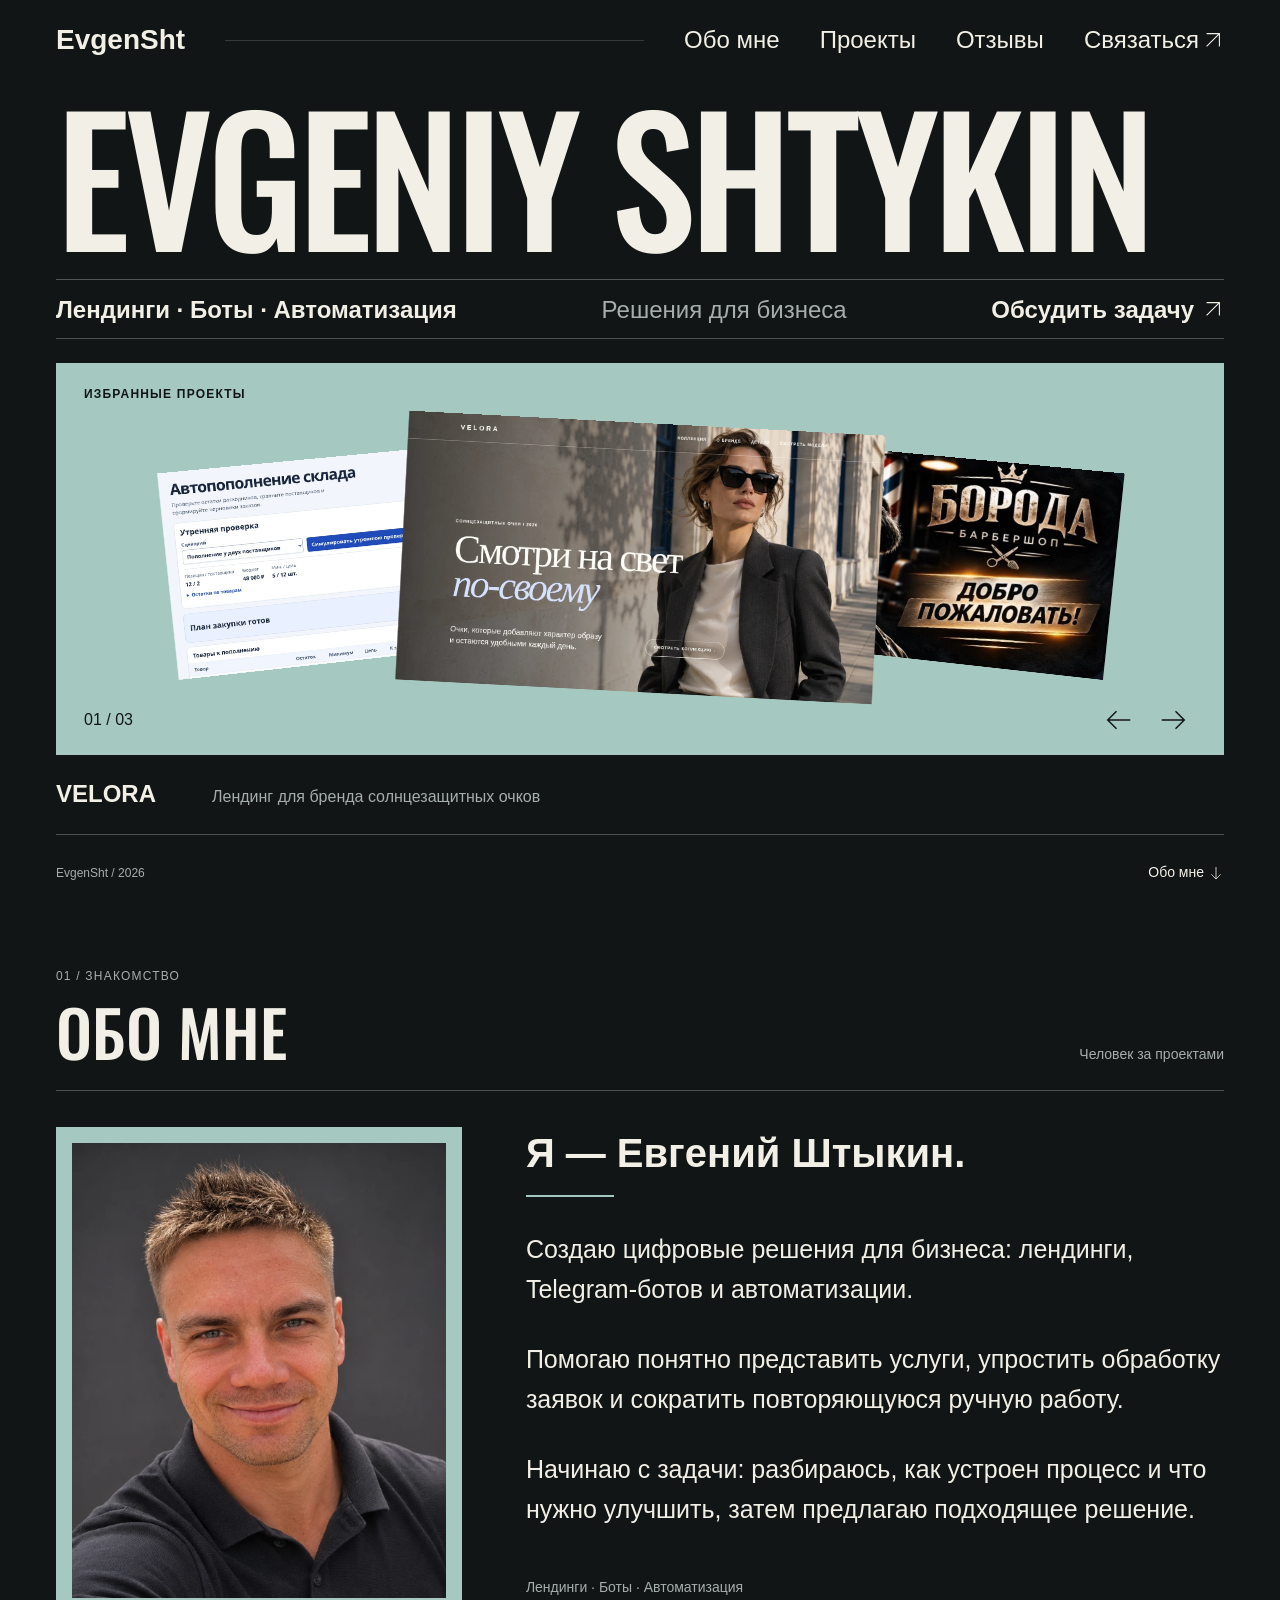
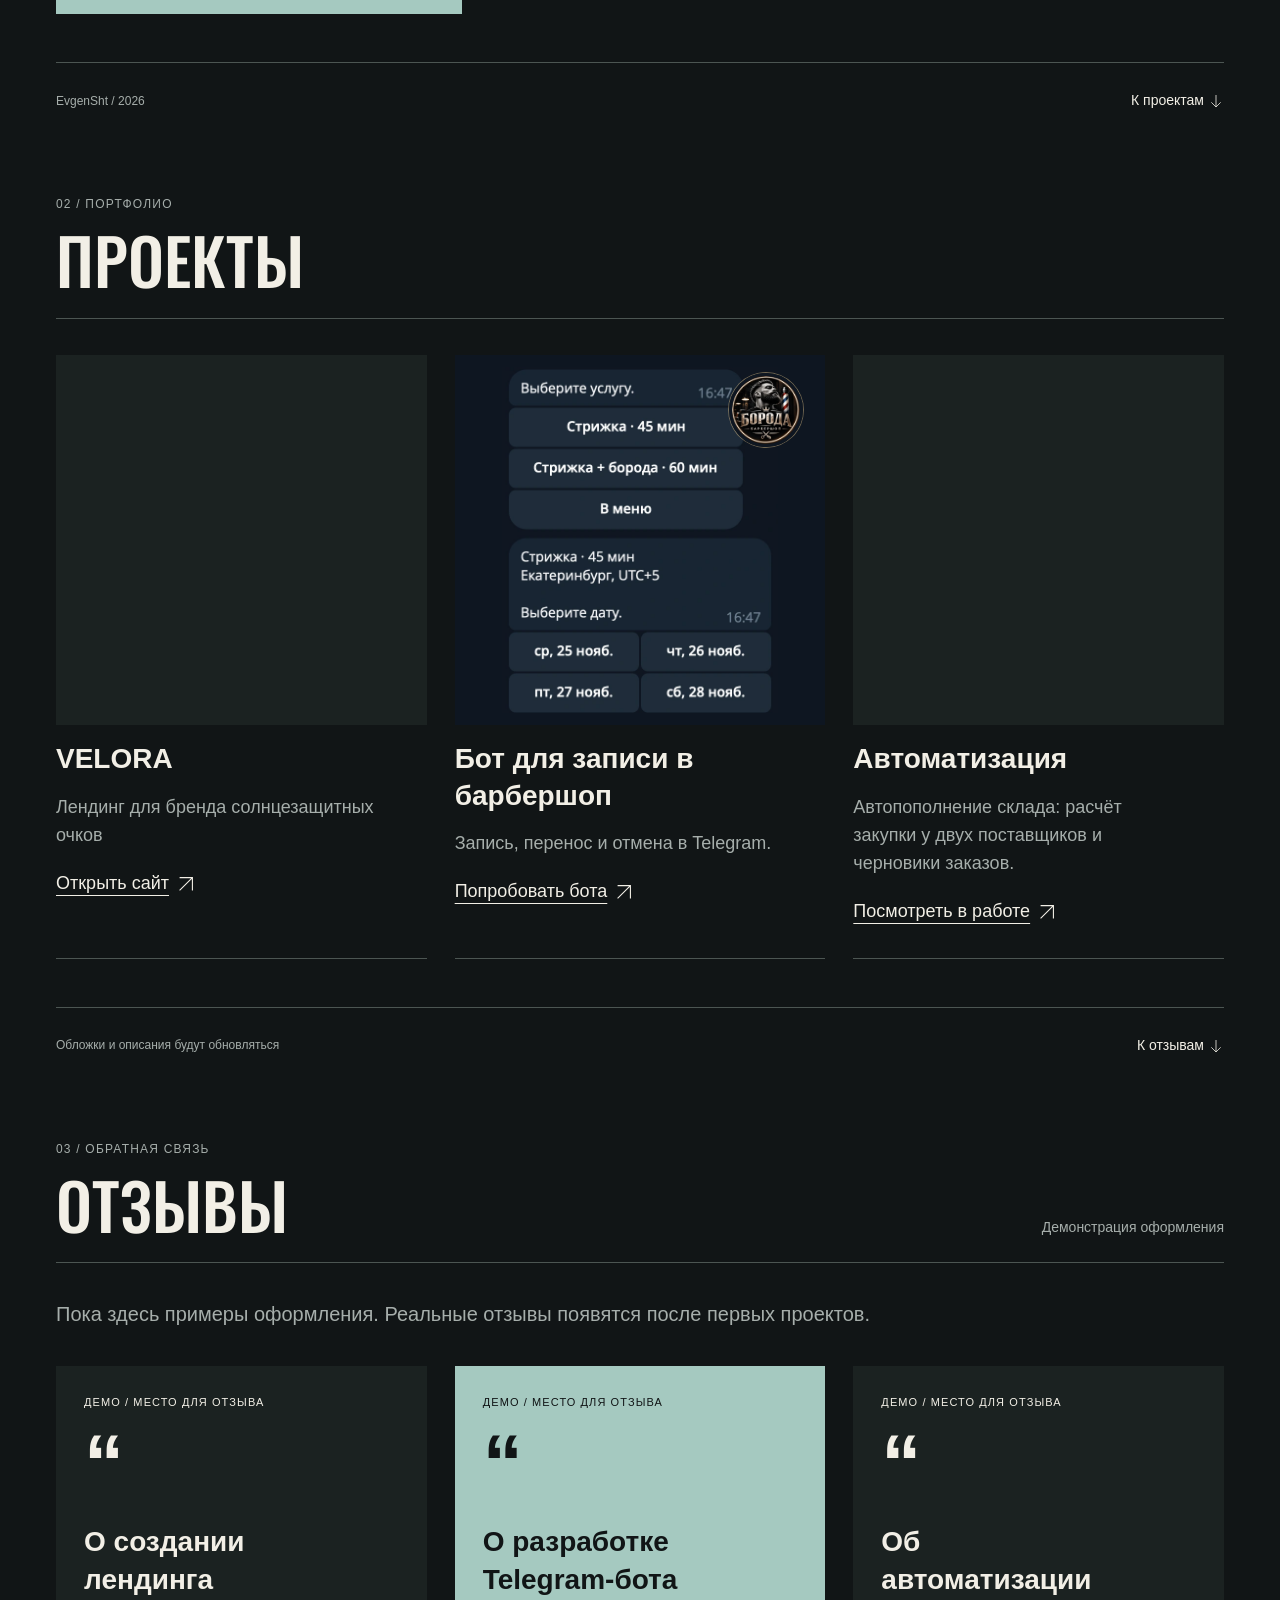
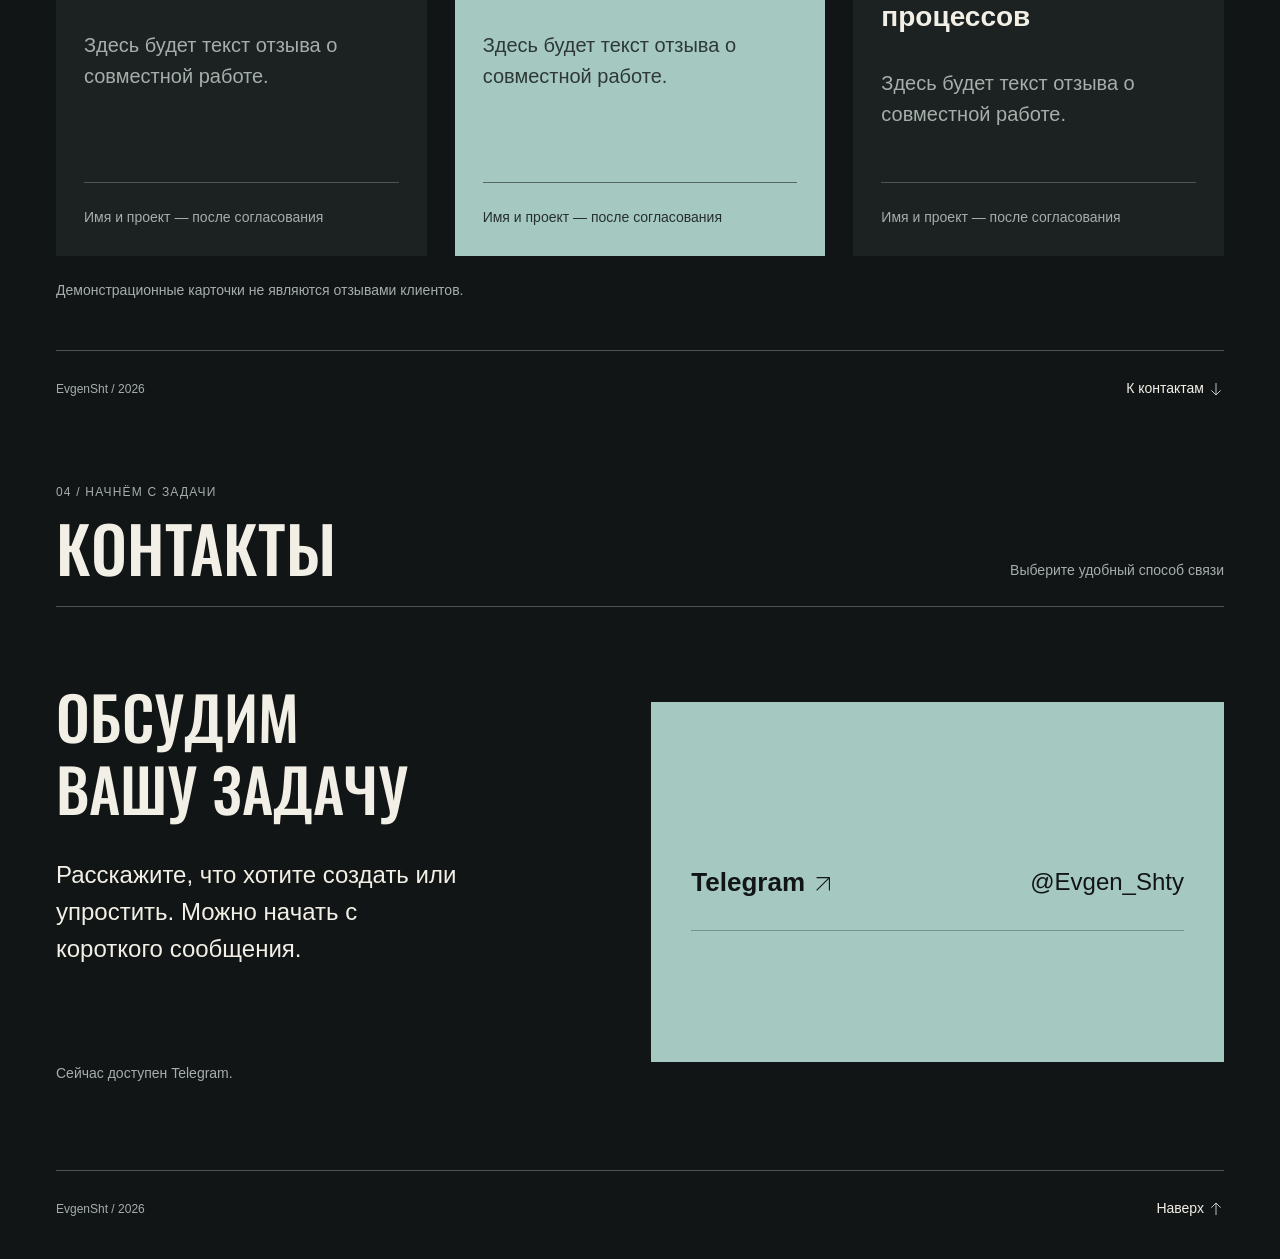
==== commit 7575142e: "Publish the stock demo covers Source commit: 0d45a45259aacfee21230cb3019a07152f038f7d" ====
--- a/index.html
+++ b/index.html
@@ -1 +1 @@
-<!DOCTYPE html><html lang="ru" class="rDlCRW_variable"><head><meta charSet="utf-8"/><meta name="viewport" content="width=device-width, initial-scale=1, viewport-fit=cover"/><link rel="preload" href="/_next/static/media/Oswald-s.p.36vnzydago666.ttf" as="font" crossorigin="" type="font/ttf"/><link rel="preload" as="image" href="/images/velora-gallery-cover.webp"/><link rel="stylesheet" href="/_next/static/chunks/2cljlbyjckfms.css" data-precedence="next"/><link rel="preload" as="script" fetchPriority="low" href="/_next/static/chunks/1pcw6gskne7pf.js"/><script src="/_next/static/chunks/0li7vzj18bfpo.js" async=""></script><script src="/_next/static/chunks/092r-mewpaf3q.js" async=""></script><script src="/_next/static/chunks/3hcg696yt7n09.js" async=""></script><script src="/_next/static/chunks/turbopack-2u1d16houkiyo.js" async=""></script><script src="/_next/static/chunks/3qfy96eoyh-ek.js" async=""></script><script src="/_next/static/chunks/3xzjikz17o7hc.js" async=""></script><meta name="theme-color" content="#111516"/><title>EvgenSht — лендинги, Telegram-боты и автоматизации</title><meta name="description" content="Евгений Штыкин. Создаю цифровые решения для бизнеса: лендинги, Telegram-ботов и автоматизации. Обсудим вашу задачу."/><meta name="robots" content="noindex, nofollow"/><link rel="icon" href="/icon.svg?icon.2manffey2lk8n.svg" sizes="any" type="image/svg+xml"/><meta name="next-size-adjust" content=""/><script src="/_next/static/chunks/0cz1d0mv5g_q7.js" noModule=""></script></head><body><div hidden=""><!--$--><!--/$--></div><a class="skip-link" href="#main-content">К основному содержимому</a><header class="site-header"><div class="header-inner container"><a class="brand" href="#home" translate="no">EvgenSht</a><div class="header-line" aria-hidden="true"></div><nav class="desktop-navigation" aria-label="Основная навигация"><a href="#about">Обо мне</a><a href="#projects">Проекты</a><a href="#reviews">Отзывы</a><a href="#contacts">Связаться <svg aria-hidden="true" focusable="false" viewBox="0 0 24 24" class="arrow"><path d="M5 19 19 5M5 5h14v14" fill="none" stroke="currentColor" stroke-width="1.2"></path></svg></a></nav><button type="button" class="menu-button" aria-haspopup="dialog" aria-controls="mobile-menu" aria-expanded="false">Меню <span aria-hidden="true">≡</span></button></div></header><dialog id="mobile-menu" class="mobile-menu" aria-labelledby="menu-title"><div class="menu-inner container"><div class="menu-top"><span class="brand" translate="no">EvgenSht</span><button type="button" class="menu-close">Закрыть <span aria-hidden="true">×</span></button></div><h2 id="menu-title" class="eyebrow">Навигация</h2><nav aria-label="Мобильная навигация"><a href="#home" aria-current="location">Главная<svg aria-hidden="true" focusable="false" viewBox="0 0 24 24" class="arrow"><path d="M5 19 19 5M5 5h14v14" fill="none" stroke="currentColor" stroke-width="1.2"></path></svg></a><a href="#about">Обо мне<svg aria-hidden="true" focusable="false" viewBox="0 0 24 24" class="arrow"><path d="M5 19 19 5M5 5h14v14" fill="none" stroke="currentColor" stroke-width="1.2"></path></svg></a><a href="#projects">Проекты<svg aria-hidden="true" focusable="false" viewBox="0 0 24 24" class="arrow"><path d="M5 19 19 5M5 5h14v14" fill="none" stroke="currentColor" stroke-width="1.2"></path></svg></a><a href="#reviews">Отзывы<svg aria-hidden="true" focusable="false" viewBox="0 0 24 24" class="arrow"><path d="M5 19 19 5M5 5h14v14" fill="none" stroke="currentColor" stroke-width="1.2"></path></svg></a><a href="#contacts">Контакты<svg aria-hidden="true" focusable="false" viewBox="0 0 24 24" class="arrow"><path d="M5 19 19 5M5 5h14v14" fill="none" stroke="currentColor" stroke-width="1.2"></path></svg></a></nav><a class="menu-cta" href="https://t.me/Evgen_Shty">Обсудить задачу<!-- --> <svg aria-hidden="true" focusable="false" viewBox="0 0 24 24" class="arrow"><path d="M5 19 19 5M5 5h14v14" fill="none" stroke="currentColor" stroke-width="1.2"></path></svg></a><p class="muted">Telegram<!-- --> · <!-- -->@Evgen_Shty</p></div></dialog><noscript><nav class="fallback-navigation container" aria-label="Навигация без JavaScript"><a href="#home">Главная</a><a href="#about">Обо мне</a><a href="#projects">Проекты</a><a href="#reviews">Отзывы</a><a href="#contacts">Контакты</a></nav></noscript><main id="main-content" tabindex="-1"><section id="home" class="home-section page-section container" aria-labelledby="home-title"><h1 id="home-title" class="hero-name" tabindex="-1" translate="no"><span>EVGENIY</span> <span>SHTYKIN</span></h1><div class="hero-strip"><p class="services"><span>Лендинги</span><span>Боты</span><span>Автоматизация</span></p><p class="positioning muted">Решения для бизнеса</p><a class="text-cta" href="https://t.me/Evgen_Shty">Обсудить задачу<!-- --> <svg aria-hidden="true" focusable="false" viewBox="0 0 24 24" class="arrow"><path d="M5 19 19 5M5 5h14v14" fill="none" stroke="currentColor" stroke-width="1.2"></path></svg></a></div><div class="gallery" aria-label="Избранные проекты"><div class="gallery-stage"><p class="gallery-label eyebrow">Избранные проекты</p><div class="gallery-stack"><div class="gallery-card" data-slot="active" data-project="velora"><img alt="" draggable="false" width="1440" height="810" decoding="async" data-nimg="1" style="color:transparent" src="/images/velora-gallery-cover.webp"/><a class="gallery-hit-area" href="/demo/velora/" target="_blank" rel="noopener noreferrer" aria-label="VELORA — открыть сайт в новой вкладке"></a></div><div class="gallery-card" data-slot="right" data-project="telegram-demo"><img alt="" draggable="false" loading="lazy" width="764" height="428" decoding="async" data-nimg="1" style="color:transparent" src="/images/boroda-gallery-cover.webp"/><button class="gallery-hit-area" type="button" tabindex="-1" aria-label="Выбрать проект: Бот для записи в барбершоп"></button></div><div class="gallery-card" data-slot="left" data-project="automation-demo"><img alt="" draggable="false" loading="lazy" width="461" height="324" decoding="async" data-nimg="1" style="color:transparent" src="/images/automation-concept.png"/><button class="gallery-hit-area" type="button" tabindex="-1" aria-label="Выбрать проект: Автоматизация"></button></div></div><div class="gallery-controls"><span class="gallery-count" aria-label="Проект 1 из 3">01<!-- --> / <!-- -->03</span><div class="gallery-arrows"><button type="button" aria-label="Предыдущий проект"><svg aria-hidden="true" focusable="false" viewBox="0 0 24 24" class="arrow"><path d="M21 12H3m7-7-7 7 7 7" fill="none" stroke="currentColor" stroke-width="1.2"></path></svg></button><button type="button" aria-label="Следующий проект"><svg aria-hidden="true" focusable="false" viewBox="0 0 24 24" class="arrow"><path d="M3 12h18m-7-7 7 7-7 7" fill="none" stroke="currentColor" stroke-width="1.2"></path></svg></button></div></div></div><div class="gallery-caption"><h2>VELORA</h2><p>Лендинг для бренда солнцезащитных очков</p></div><p role="status" aria-live="polite" aria-atomic="true" class="sr-only"></p></div><div class="section-footer"><p>EvgenSht / 2026</p><a href="#about">Обо мне<!-- --> <svg aria-hidden="true" focusable="false" viewBox="0 0 24 24" class="arrow"><path d="M12 3v18m-7-7 7 7 7-7" fill="none" stroke="currentColor" stroke-width="1.2"></path></svg></a></div></section><section id="about" class="page-section container" aria-labelledby="about-title"><div class="section-heading"><div><p class="eyebrow">01<!-- --> / <!-- -->Знакомство</p><h2 id="about-title" tabindex="-1">Обо мне</h2></div><p class="section-detail muted">Человек за проектами</p></div><div class="about-layout section-content"><div class="portrait-frame"><img alt="Евгений Штыкин" loading="lazy" width="1254" height="1254" decoding="async" data-nimg="1" class="portrait" style="color:transparent" src="/images/owner-portrait.webp"/></div><div class="about-copy"><h3>Я — Евгений Штыкин.</h3><div class="accent-line" aria-hidden="true"></div><p>Создаю цифровые решения для бизнеса: лендинги, Telegram-ботов и автоматизации.</p><p>Помогаю понятно представить услуги, упростить обработку заявок и сократить повторяющуюся ручную работу.</p><p>Начинаю с задачи: разбираюсь, как устроен процесс и что нужно улучшить, затем предлагаю подходящее решение.</p><p class="about-services muted">Лендинги · Боты · Автоматизация</p></div></div><div class="section-footer"><p>EvgenSht / 2026</p><a href="#projects">К проектам<!-- --> <svg aria-hidden="true" focusable="false" viewBox="0 0 24 24" class="arrow"><path d="M12 3v18m-7-7 7 7 7-7" fill="none" stroke="currentColor" stroke-width="1.2"></path></svg></a></div></section><section id="projects" class="page-section container" aria-labelledby="projects-title"><div class="section-heading"><div><p class="eyebrow">02<!-- --> / <!-- -->Портфолио</p><h2 id="projects-title" tabindex="-1">Проекты</h2></div></div><div class="projects-grid section-content"><article class="project-card"><div class="project-cover" data-project="velora"><picture><source media="(max-width: 767px)" srcSet="/images/velora-project-mobile.webp"/><img alt="Первый экран VELORA: заголовок и портрет в солнцезащитных очках" loading="lazy" width="1024" height="1024" decoding="async" data-nimg="1" style="color:transparent" src="/images/velora-project-cover.webp"/></picture></div><h3 translate="no">VELORA</h3><p class="project-summary muted">Лендинг для бренда солнцезащитных очков</p><a class="project-demo" href="/demo/velora/" target="_blank" rel="noopener noreferrer" aria-label="Открыть сайт VELORA в новой вкладке">Открыть сайт<!-- --> <svg aria-hidden="true" focusable="false" viewBox="0 0 24 24" class="arrow"><path d="M5 19 19 5M5 5h14v14" fill="none" stroke="currentColor" stroke-width="1.2"></path></svg></a></article><article class="project-card"><div class="project-cover" data-project="telegram-demo"><picture><img alt="Запись в Telegram: выбор услуги и даты в барбершопе «Борода»" loading="lazy" width="564" height="706" decoding="async" data-nimg="1" style="color:transparent" src="/images/boroda-project-cover.webp"/></picture><img alt="" loading="lazy" width="76" height="76" decoding="async" data-nimg="1" class="project-cover-avatar" style="color:transparent" src="/images/boroda-bot.webp"/></div><h3>Бот для записи в барбершоп</h3><p class="project-summary muted">Запись, перенос и отмена в Telegram.</p><a class="project-demo" href="https://t.me/BorodaBarberSh_bot" target="_blank" rel="noopener noreferrer" aria-label="Попробовать бота Бот для записи в барбершоп в новой вкладке">Попробовать бота<!-- --> <svg aria-hidden="true" focusable="false" viewBox="0 0 24 24" class="arrow"><path d="M5 19 19 5M5 5h14v14" fill="none" stroke="currentColor" stroke-width="1.2"></path></svg></a></article><article class="project-card"><div class="project-cover" data-project="automation-demo"><picture><img alt="Иллюстрация концепта: новые данные, обработка и отправка результата" loading="lazy" width="461" height="324" decoding="async" data-nimg="1" style="color:transparent" src="/images/automation-concept.png"/></picture></div><h3>Автоматизация</h3><p class="project-summary muted">Автопополнение склада: расчёт закупки у двух поставщиков и черновики заказов.</p><a class="project-demo" href="/demo/stock-replenishment/" target="_blank" rel="noopener noreferrer" aria-label="Посмотреть в работе Автоматизация в новой вкладке">Посмотреть в работе<!-- --> <svg aria-hidden="true" focusable="false" viewBox="0 0 24 24" class="arrow"><path d="M5 19 19 5M5 5h14v14" fill="none" stroke="currentColor" stroke-width="1.2"></path></svg></a></article></div><div class="section-footer"><p>Обложки и описания будут обновляться</p><a href="#reviews">К отзывам<!-- --> <svg aria-hidden="true" focusable="false" viewBox="0 0 24 24" class="arrow"><path d="M12 3v18m-7-7 7 7 7-7" fill="none" stroke="currentColor" stroke-width="1.2"></path></svg></a></div></section><section id="reviews" class="page-section container" aria-labelledby="reviews-title"><div class="section-heading"><div><p class="eyebrow">03<!-- --> / <!-- -->Обратная связь</p><h2 id="reviews-title" tabindex="-1">Отзывы</h2></div><p class="section-detail muted">Демонстрация оформления</p></div><p class="reviews-intro muted">Пока здесь примеры оформления. Реальные отзывы появятся после первых проектов.</p><div class="reviews-grid section-content"><article class="review-card"><p class="eyebrow">Демо / место для отзыва</p><span class="quote-mark" aria-hidden="true">“</span><h3>О создании лендинга</h3><p class="review-text">Здесь будет текст отзыва о совместной работе.</p><p class="review-author">Имя и проект — после согласования</p></article><article class="review-card review-accent"><p class="eyebrow">Демо / место для отзыва</p><span class="quote-mark" aria-hidden="true">“</span><h3>О разработке Telegram-бота</h3><p class="review-text">Здесь будет текст отзыва о совместной работе.</p><p class="review-author">Имя и проект — после согласования</p></article><article class="review-card"><p class="eyebrow">Демо / место для отзыва</p><span class="quote-mark" aria-hidden="true">“</span><h3>Об автоматизации процессов</h3><p class="review-text">Здесь будет текст отзыва о совместной работе.</p><p class="review-author">Имя и проект — после согласования</p></article></div><p class="reviews-disclaimer muted">Демонстрационные карточки не являются отзывами клиентов.</p><div class="section-footer"><p>EvgenSht / 2026</p><a href="#contacts">К контактам<!-- --> <svg aria-hidden="true" focusable="false" viewBox="0 0 24 24" class="arrow"><path d="M12 3v18m-7-7 7 7 7-7" fill="none" stroke="currentColor" stroke-width="1.2"></path></svg></a></div></section><section id="contacts" class="page-section container contacts-section" aria-labelledby="contacts-title"><div class="section-heading"><div><p class="eyebrow">04<!-- --> / <!-- -->Начнём с задачи</p><h2 id="contacts-title" tabindex="-1">Контакты</h2></div><p class="section-detail muted">Выберите удобный способ связи</p></div><div class="contacts-layout section-content"><div class="contact-intro"><h3>Обсудим вашу задачу</h3><p>Расскажите, что хотите создать или упростить. Можно начать с короткого сообщения.</p><p class="contact-note muted">Сейчас доступен Telegram.</p></div><address class="contact-panel"><a href="https://t.me/Evgen_Shty" class="contact-link"><span>Telegram<!-- --> <svg aria-hidden="true" focusable="false" viewBox="0 0 24 24" class="arrow"><path d="M5 19 19 5M5 5h14v14" fill="none" stroke="currentColor" stroke-width="1.2"></path></svg></span><span>@Evgen_Shty</span></a></address></div><div class="section-footer"><p>EvgenSht / 2026</p><a href="#home">Наверх<!-- --> <svg aria-hidden="true" focusable="false" viewBox="0 0 24 24" class="arrow"><path d="M12 21V3m-7 7 7-7 7 7" fill="none" stroke="currentColor" stroke-width="1.2"></path></svg></a></div></section></main><!--$--><!--/$--><script id="_R_">(globalThis["TURBOPACK"] || (globalThis["TURBOPACK"] = [])).push({"otherChunks":["static/chunks/1pcw6gskne7pf.js","static/chunks/0li7vzj18bfpo.js","static/chunks/092r-mewpaf3q.js","static/chunks/3hcg696yt7n09.js"],"runtimeModuleIds":[94553]});</script><script src="/_next/static/chunks/1pcw6gskne7pf.js" async=""></script><script>(self.__next_f=self.__next_f||[]).push([0])</script><script>self.__next_f.push([1,"1:\"$Sreact.fragment\"\n2:\"/_next/static/chunks/3qfy96eoyh-ek.js\"\n3:I[39756,[\"$2\"],\"default\"]\n4:I[37457,[\"$2\"],\"default\"]\n6:\"/_next/static/chunks/3xzjikz17o7hc.js\"\n7:I[36852,[\"$2\",\"$6\"],\"SiteHeader\"]\n8:I[23327,[\"$2\",\"$6\"],\"ProjectGallery\"]\n10:\"ViewportBoundary\"\n11:I[97367,[\"$2\"],\"$10\"]\n13:\"MetadataBoundary\"\n14:I[97367,[\"$2\"],\"$13\"]\n15:\"$Sreact.suspense\"\n17:I[68027,[\"$2\"],\"default\",1]\n:HL[\"/_next/static/chunks/2cljlbyjckfms.css\",\"style\"]\n:HL[\"/_next/static/media/Oswald-s.p.36vnzydago666.ttf\",\"font\",{\"crossOrigin\":\"\",\"type\":\"font/ttf\"}]\n5:[[\"children\",{\"s\":\"__PAGE__\",\"h\":512,\"d\":{\"r\":[\"$\",\"$1\",\"c\",{\"children\":[[[\"$\",\"$L7\",null,{}],[\"$\",\"main\",null,{\"id\":\"main-content\",\"tabIndex\":-1,\"children\":[[\"$\",\"section\",null,{\"id\":\"home\",\"className\":\"home-section page-section container\",\"aria-labelledby\":\"home-title\",\"children\":[[\"$\",\"h1\",null,{\"id\":\"home-title\",\"className\":\"hero-name\",\"tabIndex\":-1,\"translate\":\"no\",\"children\":[[\"$\",\"span\",null,{\"children\":\"EVGENIY\"}],\" \",[\"$\",\"span\",null,{\"children\":\"SHTYKIN\"}]]}],[\"$\",\"div\",null,{\"className\":\"hero-strip\",\"children\":[[\"$\",\"p\",null,{\"className\":\"services\",\"children\":[[\"$\",\"span\",\"Лендинги\",{\"children\":\"Лендинги\"}],[\"$\",\"span\",\"Боты\",{\"children\":\"Боты\"}],[\"$\",\"span\",\"Автоматизация\",{\"children\":\"Автоматизация\"}]]}],[\"$\",\"p\",null,{\"className\":\"positioning muted\",\"children\":\"Решения для бизнеса\"}],[\"$\",\"a\",null,{\"className\":\"text-cta\",\"href\":\"https://t.me/Evgen_Shty\",\"children\":[\"Обсудить задачу\",\" \",[\"$\",\"svg\",null,{\"aria-hidden\":\"true\",\"focusable\":\"false\",\"viewBox\":\"0 0 24 24\",\"className\":\"arrow\",\"children\":[\"$\",\"path\",null,{\"d\":\"M5 19 19 5M5 5h14v14\",\"fill\":\"none\",\"stroke\":\"currentColor\",\"strokeWidth\":\"1.2\"}]}]]}]]}],[\"$\",\"$L8\",null,{\"items\":[{\"id\":\"velora\",\"title\":\"VELORA\",\"status\":\"demo\",\"order\":1,\"featured\":true,\"summary\":\"Лендинг для бренда солнцезащитных очков\",\"showStatus\":false,\"image\":{\"src\":\"/images/velora-gallery-cover.webp\",\"alt\":\"Первый экран VELORA: заголовок и портрет в солнцезащитных очках\",\"width\":1440,\"height\":810},\"catalogImage\":{\"src\":\"/images/velora-project-cover.webp\",\"mobileSrc\":\"/images/velora-project-mobile.webp\",\"alt\":\"Первый экран VELORA: заголовок и портрет в солнцезащитных очках\",\"width\":1024,\"height\":1024},\"technologies\":[],\"demoUrl\":\"/demo/velora/\"},{\"id\":\"telegram-demo\",\"title\":\"Бот для записи в барбершоп\",\"status\":\"demo\",\"order\":2,\"featured\":true,\"summary\":\"Запись, перенос и отмена в Telegram.\",\"showStatus\":false,\"image\":{\"src\":\"/images/boroda-gallery-cover.webp\",\"alt\":\"Приветственный баннер барбершопа «Борода» в Telegram\",\"width\":764,\"height\":428},\"catalogImage\":{\"src\":\"/images/boroda-project-cover.webp\",\"alt\":\"Запись в Telegram: выбор услуги и даты в барбершопе «Борода»\",\"width\":564,\"height\":706,\"avatarSrc\":\"/images/boroda-bot.webp\"},\"technologies\":[],\"demoUrl\":\"https://t.me/BorodaBarberSh_bot\",\"demoLabel\":\"Попробовать бота\"},{\"id\":\"automation-demo\",\"title\":\"Автоматизация\",\"status\":\"demo\",\"order\":3,\"featured\":true,\"summary\":\"Автопополнение склада: расчёт закупки у двух поставщиков и черновики заказов.\",\"showStatus\":false,\"image\":{\"src\":\"/images/automation-concept.png\",\"alt\":\"Иллюстрация концепта: новые данные, обработка и отправка результата\",\"width\":461,\"height\":324},\"technologies\":[],\"demoUrl\":\"/demo/stock-replenishment/\",\"demoLabel\":\"Посмотреть в работе\"}]}],\"$L9\"]}],\"$La\",\"$Lb\",\"$Lc\",\"$Ld\"]}]],[\"$Le\"],\"$Lf\"]}],\"p\":false,\"v\":null}}]]\n0:{\"P\":null,\"c\":[\"\",\"\"],\"q\":\"\",\"i\":false,\"t\":{\"t\":{\"s\":\"\",\"h\":528,\"d\":{\"r\":[\"$\",\"$1\",\"c\",{\"children\":[[[\"$\",\"link\",\"0\",{\"rel\":\"stylesheet\",\"href\":\"/_next/static/chunks/2cljlbyjckfms.css\",\"precedence\":\"next\",\"crossOrigin\":\"$undefined\",\"nonce\":\"$undefined\"}],[\"$\",\"script\",\"script-0\",{\"src\":\"/_next/static/chunks/3qfy96eoyh-ek.js\",\"async\":true,\"nonce\":\"$undefined\"}]],[\"$\",\"html\",null,{\"lang\":\"ru\",\"className\":\"rDlCRW_variable\",\"children\":[\"$\",\"body\",null,{\"children\":[[\"$\",\"a\",null,{\"className\":\"skip-link\",\"href\":\"#main-content\",\"children\":\"К основному содержимому\"}],[\"$\",\"$L3\",null,{\"parallelRouterKey\":\"children\",\"error\":\"$undefined\",\"errorStyles\":\"$undefined\",\"errorScripts\":\"$undefined\",\"template\":[\"$\",\"$L4\",null,{}],\"templateStyles\":\"$undefined\",\"templateScripts\":\"$undefined\",\"notFound\":[[[\"$\",\"title\",null,{\"children\":\"404: This page could not be found.\"}],[\"$\",\"div\",null,{\"style\":{\"fontFamily\":\"system-ui,\\\"Segoe UI\\\",Roboto,Helvetica,Arial,sans-serif,\\\"Apple Color Emoji\\\",\\\"Segoe UI Emoji\\\"\",\"height\":\"100vh\",\"textAlign\":\"center\",\"display\":\"flex\",\"flexDirection\":\"column\",\"alignItems\":\"center\",\"justifyContent\":\"center\"},\"children\":[\"$\",\"div\",null,{\"children\":[[\"$\",\"style\",null,{\"dangerouslySetInnerHTML\":{\"__html\":\"body{color:#000;background:#fff;margin:0}.next-error-h1{border-right:1px solid rgba(0,0,0,.3)}@media (prefers-color-scheme:dark){body{color:#fff;background:#000}.next-error-h1{border-right:1px solid rgba(255,255,255,.3)}}\"}}],[\"$\",\"h1\",null,{\"className\":\"next-error-h1\",\"style\":{\"display\":\"inline-block\",\"margin\":\"0 20px 0 0\",\"padding\":\"0 23px 0 0\",\"fontSize\":24,\"fontWeight\":500,\"verticalAlign\":\"top\",\"lineHeight\":\"49px\"},\"children\":404}],[\"$\",\"div\",null,{\"style\":{\"display\":\"inline-block\"},\"children\":[\"$\",\"h2\",null,{\"style\":{\"fontSize\":14,\"fontWeight\":400,\"lineHeight\":\"49px\",\"margin\":0},\"children\":\"This page could not be found.\"}]}]]}]}]],[]],\"forbidden\":\"$undefined\",\"unauthorized\":\"$undefined\"}]]}]}]]}],\"p\":false,\"v\":null},\"c\":\"$Q5\"},\"h\":{\"r\":[\"$\",\"$1\",\"h\",{\"children\":[null,[\"$\",\"$L11\",null,{\"children\":\"$L12\"}],[\"$\",\"$L14\",null,{\"children\":[[\"$\",\"div\",null,{\"hidden\":true,\"children\":[\"$\",\"$15\",null,{\"name\":\"Next.Metadata\",\"children\":\"$L16\"}]}],null]}],[\"$\",\"meta\",null,{\"name\":\"next-size-adjust\",\"content\":\"\"}]]}],\"p\":false,\"v\":null}},\"m\":\"$undefined\",\"G\":[\"$17\",[[\"$\",\"link\",\"0\",{\"rel\":\"stylesheet\",\"href\":\"/_next/static/chunks/2cljlbyjckfms.css\",\"precedence\":\"next\",\"crossOrigin\":\"$undefined\",\"nonce\":\"$undefined\"}]]],\"S\":true,\"r\":\"$undefined\",\"s\":\"$undefined\",\"a\":\"$undefined\",\"l\":\"$undefined\",\"p\":\"$undefined\",\"d\":\"$undefined\",\"b\":\"xFXZduojUsHnfZVkIIEsH\"}\n18:I[5500,[\"$2\",\"$6\"],\"Image\"]\n1c:I[97367,[\"$2\"],\"OutletBoundary\"]\n9:[\"$\",\"div\",null,{\"className\":\"section-footer\",\"children\":[[\"$\",\"p\",null,{\"children\":\"EvgenSht / 2026\"}],[\"$\",\"a\",null,{\"href\":\"#about\",\"children\":[\"Обо мне\",\" \",[\"$\",\"svg\",null,{\"aria-hidden\":\"true\",\"focusable\":\"false\",\"viewBox\":\"0 0 24 24\",\"className\":\"arrow\",\"children\":[\"$\",\"path\",null,{\"d\":\"M12 3v18m-7-7 7 7 7-7\",\"fill\":\"none\",\"stroke\":\"currentColor\",\"strokeWidth\":\"1.2\"}]}]]}]]}]\na:[\"$\",\"section\",null,{\"id\":\"about\",\"className\":\"page-section container\",\"aria-labelledby\":\"about-title\",\"children\":[[\"$\",\"div\",null,{\"className\":\"section-heading\",\"children\":[[\"$\",\"div\",null,{\"children\":[[\"$\",\"p\",null,{\"className\":\"eyebrow\",\"children\":[\"01\",\" / \",\"Знакомство\"]}],[\"$\",\"h2\",null,{\"id\":\"about-title\",\"tabIndex\":-1,\"children\":\"Обо мне\"}]]}],[\"$\",\"p\",null,{\"className\":\"section-detail muted\",\"children\":\"Человек за проектами\"}]]}],[\"$\",\"div\",null,{\"className\":\"about-layout section-content\",\"children\":[[\"$\",\"div\",null,{\"className\":\"portrait-frame\",\"children\":[\"$\",\"$L18\",null,{\"src\":\"/images/owner-portrait.webp\",\"alt\":\"Евгений Штыкин\",\"width\":1254,\"height\":1254,\"sizes\":\"(max-width: 767px) 90vw, 36vw\",\"className\":\"portrait\"}]}],[\"$\",\"div\",null,{\"className\":\"about-copy\",\"children\":[[\"$\",\"h3\",null,{\"children\":\"Я — Евгений Штыкин.\"}],[\"$\",\"div\",null,{\"className\":\"accent-line\",\"aria-hidden\":\"true\"}],[[\"$\",\"p\",\"Создаю цифровые решения для бизнеса: лендинги, Telegram-ботов и автоматизации.\",{\"children\":\"Создаю цифровые решения для бизнеса: лендинги, Telegram-ботов и автоматизации.\"}],[\"$\",\"p\",\"Помогаю понятно представить услуги, упростить обработку заявок и сократить повторяющуюся ручную работу.\",{\"children\":\"Помогаю понятно представить услуги, упростить обработку заявок и сократить повторяющуюся ручную работу.\"}],[\"$\",\"p\",\"Начинаю с задачи: разбираюсь, как устроен процесс и что нужно улучшить, затем предлагаю подходящее решение.\",{\"children\":\"Начинаю с задачи: разбираюсь, как устроен процесс и что нужно улучшить, затем предлагаю подходящее решение.\"}]],[\"$\",\"p\",null,{\"className\":\"about-services muted\",\"children\":\"Лендинги · Боты · Автоматизация\"}]]}]]}],[\"$\",\"div\",null,{\"className\":\"section-footer\",\"children\":[[\"$\",\"p\",null,{\"children\":\"EvgenSht / 2026\"}],[\"$\",\"a\",null,{\"href\":\"#projects\",\"children\":[\"К проектам\",\" \",[\"$\",\"svg\",null,{\"aria-hidden\":\"true\",\"focusable\":\"false\",\"viewBox\":\"0 0 24 24\",\"className\":\"arrow\",\"children\":[\"$\",\"path\",null,{\"d\":\"M12 3v18m-7-7 7 7 7-7\",\"fill\":\"none\",\"stroke\":\"currentColor\",\"strokeWidth\":\"1.2\"}]}]]}]]}]]}]\n19:[[\"$\",\"source\",null,{\"media\":\"(max-width: 767px)\",\"srcSet\":\"/images/velora-project-mobile.webp\"}],[\"$\",\"$L18\",null,{\"src\":\"/images/velora-project-cover.webp\",\"alt\":\"Первый экран VELORA: заголовок и портрет в солнцезащитных очках\",\"width\":1024,\"height\":1024,\"sizes\":\"(max-width: 767px) 90vw, (max-width: 1023px) 45vw, 30vw\"}]]\n1a:[\"$undefined\",[\"$\",\"$L18\",null,{\"src\":\"/images/boroda-project-cover.webp\",\"alt\":\"Запись в Telegram: выбор услуги и даты в барбершопе «Борода»\",\"width\":564,\"height\":706,\"sizes\":\"(max-width: 767px) 90vw, (max-width: 1023px) 45vw, 30vw\"}]]\n1b:[\"$undefined\",[\"$\",\"$L18\",null,{\"src\":\"/images/automation-concept.png\",\"alt\":\"Иллюстрация концепта: новые данные, обработка и отправка результата\",\"width\":461,\"height\":324,\"sizes\":\"(max-width: 767px) 90vw, (max-width: 1023px) 45vw, 30vw\"}]]\nb:[\"$\",\"section\",null,{\"id\":\"projects\",\"className\":\"page-section container\",\"aria-labelledby\":\"projects-title\",\"children\":[[\"$\",\"div\",null,{\"className\":\"section-heading\",\"children\":[[\"$\",\"div\",null,{\"children\":[[\"$\",\"p\",null,{\"className\":\"eyebrow\",\"children\":[\"02\",\" / \",\"Портфолио\"]}],[\"$\",\"h2\",null,{\"id\":\"projects-title\",\"tabIndex\":-1,\"children\":\"Проекты\"}]]}],\"$undefined\"]}],[\"$\",\"div\",null,{\"className\":\"projects-grid section-content\",\"children\":[[\"$\",\"article\",\"velora\",{\"className\":\"project-card\",\"children\":[[\"$\",\"div\",null,{\"className\":\"project-cover\",\"data-project\":\"velora\",\"children\":[[\"$\",\"picture\",null,{\"children\":\"$19\"}],\"$undefined\"]}],[\"$\",\"h3\",null,{\"translate\":\"no\",\"children\":\"VELORA\"}],false,[\"$\",\"p\",null,{\"className\":\"project-summary muted\",\"children\":\"Лендинг для бренда солнцезащитных очков\"}],false,[\"$\",\"a\",null,{\"className\":\"project-demo\",\"href\":\"/demo/velora/\",\"target\":\"_blank\",\"rel\":\"noopener noreferrer\",\"aria-label\":\"Открыть сайт VELORA в новой вкладке\",\"children\":[\"Открыть сайт\",\" \",[\"$\",\"svg\",null,{\"aria-hidden\":\"true\",\"focusable\":\"false\",\"viewBox\":\"0 0 24 24\",\"className\":\"arrow\",\"children\":[\"$\",\"path\",null,{\"d\":\"M5 19 19 5M5 5h14v14\",\"fill\":\"none\",\"stroke\":\"currentColor\",\"strokeWidth\":\"1.2\"}]}]]}]]}],[\"$\",\"article\",\"telegram-demo\",{\"className\":\"project-card\",\"children\":[[\"$\",\"div\",null,{\"className\":\"project-cover\",\"data-project\":\"telegram-demo\",\"children\":[[\"$\",\"picture\",null,{\"children\":\"$1a\"}],[\"$\",\"$L18\",null,{\"className\":\"project-cover-avatar\",\"src\":\"/images/boroda-bot.webp\",\"alt\":\"\",\"width\":76,\"height\":76}]]}],[\"$\",\"h3\",null,{\"translate\":\"$undefined\",\"children\":\"Бот для записи в барбершоп\"}],false,[\"$\",\"p\",null,{\"className\":\"project-summary muted\",\"children\":\"Запись, перенос и отмена в Telegram.\"}],false,[\"$\",\"a\",null,{\"className\":\"project-demo\",\"href\":\"https://t.me/BorodaBarberSh_bot\",\"target\":\"_blank\",\"rel\":\"noopener noreferrer\",\"aria-label\":\"Попробовать бота Бот для записи в барбершоп в новой вкладке\",\"children\":[\"Попробовать бота\",\" \",[\"$\",\"svg\",null,{\"aria-hidden\":\"true\",\"focusable\":\"false\",\"viewBox\":\"0 0 24 24\",\"className\":\"arrow\",\"children\":[\"$\",\"path\",null,{\"d\":\"M5 19 19 5M5 5h14v14\",\"fill\":\"none\",\"stroke\":\"currentColor\",\"strokeWidth\":\"1.2\"}]}]]}]]}],[\"$\",\"article\",\"automation-demo\",{\"className\":\"project-card\",\"children\":[[\"$\",\"div\",null,{\"className\":\"project-cover\",\"data-project\":\"automation-demo\",\"children\":[[\"$\",\"picture\",null,{\"children\":\"$1b\"}],\"$undefined\"]}],[\"$\",\"h3\",null,{\"translate\":\"$undefined\",\"children\":\"Автоматизация\"}],false,[\"$\",\"p\",null,{\"className\":\"project-summary muted\",\"children\":\"Автопополнение склада: расчёт закупки у двух поставщиков и черновики заказов.\"}],false,[\"$\",\"a\",null,{\"className\":\"project-demo\",\"href\":\"/demo/stock-replenishment/\",\"target\":\"_blank\",\"rel\":\"noopener noreferrer\",\"aria-label\":\"Посмотреть в работе Автоматизация в новой вкладке\",\"children\":[\"Посмотреть в работе\",\" \",[\"$\",\"svg\",null,{\"aria-hidden\":\"true\",\"focusable\":\"false\",\"viewBox\":\"0 0 24 24\",\"className\":\"arrow\",\"children\":[\"$\",\"path\",null,{\"d\":\"M5 19 19 5M5 5h14v14\",\"fill\":\"none\",\"stroke\":\"currentColor\",\"strokeWidth\":\"1.2\"}]}]]}]]}]]}],[\"$\",\"div\",null,{\"className\":\"section-footer\",\"children\":[[\"$\",\"p\",null,{\"children\":\"Обложки и описания будут обновляться\"}],[\"$\",\"a\",null,{\"href\":\"#reviews\",\"children\":[\"К отзывам\",\" \",[\"$\",\"svg\",null,{\"aria-hidden\":\"true\",\"focusable\":\"false\",\"viewBox\":\"0 0 24 24\",\"className\":\"arrow\",\"children\":[\"$\",\"path\",null,{\"d\":\"M12 3v18m-7-7 7 7 7-7\",\"fill\":\"none\",\"stroke\":\"currentColor\",\"strokeWidth\":\"1.2\"}]}]]}]]}]]}]\nc:[\"$\",\"section\",null,{\"id\":\"reviews\",\"className\":\"page-section container\",\"aria-labelledby\":\"reviews-title\",\"children\":[[\"$\",\"div\",null,{\"className\":\"section-heading\",\"children\":[[\"$\",\"div\",null,{\"children\":[[\"$\",\"p\",null,{\"className\":\"eyebrow\",\"children\":[\"03\",\" / \",\"Обратная связь\"]}],[\"$\",\"h2\",null,{\"id\":\"reviews-title\",\"tabIndex\":-1,\"children\":\"Отзывы\"}]]}],[\"$\",\"p\",null,{\"className\":\"section-detail muted\",\"children\":\"Демонстрация оформления\"}]]}],[\"$\",\"p\",null,{\"className\":\"reviews-intro muted\",\"children\":\"Пока здесь примеры оформления. Реальные отзывы появятся после первых проектов.\"}],[\"$\",\"div\",null,{\"className\":\"reviews-grid section-content\",\"children\":[[\"$\",\"article\",\"landing\",{\"className\":\"review-card\",\"children\":[[\"$\",\"p\",null,{\"className\":\"eyebrow\",\"children\":\"Демо / место для отзыва\"}],[\"$\",\"span\",null,{\"className\":\"quote-mark\",\"aria-hidden\":\"true\",\"children\":\"“\"}],[\"$\",\"h3\",null,{\"children\":\"О создании лендинга\"}],[\"$\",\"p\",null,{\"className\":\"review-text\",\"children\":\"Здесь будет текст отзыва о совместной работе.\"}],[\"$\",\"p\",null,{\"className\":\"review-author\",\"children\":\"Имя и проект — после согласования\"}]]}],[\"$\",\"article\",\"bot\",{\"className\":\"review-card review-accent\",\"children\":[[\"$\",\"p\",null,{\"className\":\"eyebrow\",\"children\":\"Демо / место для отзыва\"}],[\"$\",\"span\",null,{\"className\":\"quote-mark\",\"aria-hidden\":\"true\",\"children\":\"“\"}],[\"$\",\"h3\",null,{\"children\":\"О разработке Telegram-бота\"}],[\"$\",\"p\",null,{\"className\":\"review-text\",\"children\":\"Здесь будет текст отзыва о совместной работе.\"}],[\"$\",\"p\",null,{\"className\":\"review-author\",\"children\":\"Имя и проект — после согласования\"}]]}],[\"$\",\"article\",\"automation\",{\"className\":\"review-card\",\"children\":[[\"$\",\"p\",null,{\"className\":\"eyebrow\",\"children\":\"Демо / место для отзыва\"}],[\"$\",\"span\",null,{\"className\":\"quote-mark\",\"aria-hidden\":\"true\",\"children\":\"“\"}],[\"$\",\"h3\",null,{\"children\":\"Об автоматизации процессов\"}],[\"$\",\"p\",null,{\"className\":\"review-text\",\"children\":\"Здесь будет текст отзыва о совместной работе.\"}],[\"$\",\"p\",null,{\"className\":\"review-author\",\"children\":\"Имя и проект — после согласования\"}]]}]]}],[\"$\",\"p\",null,{\"className\":\"reviews-disclaimer muted\",\"children\":\"Демонстрационные карточки не являются отзывами клиентов.\"}],[\"$\",\"div\",null,{\"className\":\"section-footer\",\"children\":[[\"$\",\"p\",null,{\"children\":\"EvgenSht / 2026\"}],[\"$\",\"a\",null,{\"href\":\"#contacts\",\"children\":[\"К контактам\",\" \",[\"$\",\"svg\",null,{\"aria-hidden\":\"true\",\"focusable\":\"false\",\"viewBox\":\"0 0 24 24\",\"className\":\"arrow\",\"children\":[\"$\",\"path\",null,{\"d\":\"M12 3v18m-7-7 7 7 7-7\",\"fill\":\"none\",\"stroke\":\"currentColor\",\"strokeWidth\":\"1.2\"}]}]]}]]}]]}]\nd:[\"$\",\"section\",null,{\"id\":\"contacts\",\"className\":\"page-section container contacts-section\",\"aria-labelledby\":\"contacts-title\",\"children\":[[\"$\",\"div\",null,{\"className\":\"section-heading\",\"children\":[[\"$\",\"div\",null,{\"children\":[[\"$\",\"p\",null,{\"className\":\"eyebrow\",\"children\":[\"04\",\" / \",\"Начнём с задачи\"]}],[\"$\",\"h2\",null,{\"id\":\"contacts-title\",\"tabIndex\":-1,\"children\":\"Контакты\"}]]}],[\"$\",\"p\",null,{\"className\":\"section-detail muted\",\"children\":\"Выберите удобный способ связи\"}]]}],[\"$\",\"div\",null,{\"className\":\"contacts-layout section-content\",\"children\":[[\"$\",\"div\",null,{\"className\":\"contact-intro\",\"children\":[[\"$\",\"h3\",null,{\"children\":\"Обсудим вашу задачу\"}],[\"$\",\"p\",null,{\"children\":\"Расскажите, что хотите создать или упростить. Можно начать с короткого сообщения.\"}],[\"$\",\"p\",null,{\"className\":\"contact-note muted\",\"children\":\"Сейчас доступен Telegram.\"}]]}],[\"$\",\"address\",null,{\"className\":\"contact-panel\",\"children\":[[\"$\",\"a\",\"telegram\",{\"href\":\"https://t.me/Evgen_Shty\",\"className\":\"contact-link\",\"children\":[[\"$\",\"span\",null,{\"children\":[\"Telegram\",\" \",[\"$\",\"svg\",null,{\"aria-hidden\":\"true\",\"focusable\":\"false\",\"viewBox\":\"0 0 24 24\",\"className\":\"arrow\",\"children\":[\"$\",\"path\",null,{\"d\":\"M5 19 19 5M5 5h14v14\",\"fill\":\"none\",\"stroke\":\"currentColor\",\"strokeWidth\":\"1.2\"}]}]]}],[\"$\",\"span\",null,{\"children\":\"@Evgen_Shty\"}]]}]]}]]}],[\"$\",\"div\",null,{\"className\":\"section-footer\",\"children\":[[\"$\",\"p\",null,{\"children\":\"EvgenSht / 2026\"}],[\"$\",\"a\",null,{\"href\":\"#home\",\"children\":[\"Наверх\",\" \",[\"$\",\"svg\",null,{\"aria-hidden\":\"true\",\"focusable\":\"false\",\"viewBox\":\"0 0 24 24\",\"className\":\"arrow\",\"children\":[\"$\",\"path\",null,{\"d\":\"M12 21V3m-7 7 7-7 7 7\",\"fill\":\"none\",\"stroke\":\"currentColor\",\"strokeWidth\":\"1.2\"}]}]]}]]}]]}]\ne:[\"$\",\"script\",\"script-0\",{\"src\":\"/_next/static/chunks/3xzjikz17o7hc.js\",\"async\":true,\"nonce\":\"$undefined\"}]\nf:[\"$\",\"$L1c\",null,{\"children\":[\"$\",\"$15\",null,{\"name\":\"Next.MetadataOutlet\",\"children\":\"$@1d\"}]}]\n12:[[\"$\",\"meta\",\"0\",{\"charSet\":\"utf-8\"}],[\"$\",\"meta\",\"1\",{\"name\":\"viewport\",\"content\":\"width=device-width, initial-scale=1, viewport-fit=cover\"}],[\"$\",\"meta\",\"2\",{\"name\":\"theme-color\",\"content\":\"#111516\"}]]\n1e:I[27201,[\"$2\"],\"IconMark\"]\n16:[[\"$\",\"title\",\"0\",{\"children\":\"EvgenSht — лендинги, Telegram-боты и автоматизации\"}],[\"$\",\"meta\",\"1\",{\"name\":\"description\",\"content\":\"Евгений Штыкин. Создаю цифровые решения для бизнеса: лендинги, Telegram-ботов и автоматизации. Обсудим вашу задачу.\"}],[\"$\",\"meta\",\"2\",{\"name\":\"robots\",\"content\":\"noindex, nofollow\"}],[\"$\",\"link\",\"3\",{\"rel\":\"icon\",\"href\":\"/icon.svg?icon.2manffey2lk8n.svg\",\"sizes\":\"any\",\"type\":\"image/svg+xml\"}],[\"$\",\"$L1e\",\"4\",{}]]\n1d:null\n"])</script></body></html>+<!DOCTYPE html><html lang="ru" class="rDlCRW_variable"><head><meta charSet="utf-8"/><meta name="viewport" content="width=device-width, initial-scale=1, viewport-fit=cover"/><link rel="preload" href="/_next/static/media/Oswald-s.p.36vnzydago666.ttf" as="font" crossorigin="" type="font/ttf"/><link rel="preload" as="image" href="/images/velora-gallery-cover.webp"/><link rel="stylesheet" href="/_next/static/chunks/2cljlbyjckfms.css" data-precedence="next"/><link rel="preload" as="script" fetchPriority="low" href="/_next/static/chunks/1pcw6gskne7pf.js"/><script src="/_next/static/chunks/0li7vzj18bfpo.js" async=""></script><script src="/_next/static/chunks/092r-mewpaf3q.js" async=""></script><script src="/_next/static/chunks/3hcg696yt7n09.js" async=""></script><script src="/_next/static/chunks/turbopack-2u1d16houkiyo.js" async=""></script><script src="/_next/static/chunks/3qfy96eoyh-ek.js" async=""></script><script src="/_next/static/chunks/3xzjikz17o7hc.js" async=""></script><meta name="theme-color" content="#111516"/><title>EvgenSht — лендинги, Telegram-боты и автоматизации</title><meta name="description" content="Евгений Штыкин. Создаю цифровые решения для бизнеса: лендинги, Telegram-ботов и автоматизации. Обсудим вашу задачу."/><meta name="robots" content="noindex, nofollow"/><link rel="icon" href="/icon.svg?icon.2manffey2lk8n.svg" sizes="any" type="image/svg+xml"/><meta name="next-size-adjust" content=""/><script src="/_next/static/chunks/0cz1d0mv5g_q7.js" noModule=""></script></head><body><div hidden=""><!--$--><!--/$--></div><a class="skip-link" href="#main-content">К основному содержимому</a><header class="site-header"><div class="header-inner container"><a class="brand" href="#home" translate="no">EvgenSht</a><div class="header-line" aria-hidden="true"></div><nav class="desktop-navigation" aria-label="Основная навигация"><a href="#about">Обо мне</a><a href="#projects">Проекты</a><a href="#reviews">Отзывы</a><a href="#contacts">Связаться <svg aria-hidden="true" focusable="false" viewBox="0 0 24 24" class="arrow"><path d="M5 19 19 5M5 5h14v14" fill="none" stroke="currentColor" stroke-width="1.2"></path></svg></a></nav><button type="button" class="menu-button" aria-haspopup="dialog" aria-controls="mobile-menu" aria-expanded="false">Меню <span aria-hidden="true">≡</span></button></div></header><dialog id="mobile-menu" class="mobile-menu" aria-labelledby="menu-title"><div class="menu-inner container"><div class="menu-top"><span class="brand" translate="no">EvgenSht</span><button type="button" class="menu-close">Закрыть <span aria-hidden="true">×</span></button></div><h2 id="menu-title" class="eyebrow">Навигация</h2><nav aria-label="Мобильная навигация"><a href="#home" aria-current="location">Главная<svg aria-hidden="true" focusable="false" viewBox="0 0 24 24" class="arrow"><path d="M5 19 19 5M5 5h14v14" fill="none" stroke="currentColor" stroke-width="1.2"></path></svg></a><a href="#about">Обо мне<svg aria-hidden="true" focusable="false" viewBox="0 0 24 24" class="arrow"><path d="M5 19 19 5M5 5h14v14" fill="none" stroke="currentColor" stroke-width="1.2"></path></svg></a><a href="#projects">Проекты<svg aria-hidden="true" focusable="false" viewBox="0 0 24 24" class="arrow"><path d="M5 19 19 5M5 5h14v14" fill="none" stroke="currentColor" stroke-width="1.2"></path></svg></a><a href="#reviews">Отзывы<svg aria-hidden="true" focusable="false" viewBox="0 0 24 24" class="arrow"><path d="M5 19 19 5M5 5h14v14" fill="none" stroke="currentColor" stroke-width="1.2"></path></svg></a><a href="#contacts">Контакты<svg aria-hidden="true" focusable="false" viewBox="0 0 24 24" class="arrow"><path d="M5 19 19 5M5 5h14v14" fill="none" stroke="currentColor" stroke-width="1.2"></path></svg></a></nav><a class="menu-cta" href="https://t.me/Evgen_Shty">Обсудить задачу<!-- --> <svg aria-hidden="true" focusable="false" viewBox="0 0 24 24" class="arrow"><path d="M5 19 19 5M5 5h14v14" fill="none" stroke="currentColor" stroke-width="1.2"></path></svg></a><p class="muted">Telegram<!-- --> · <!-- -->@Evgen_Shty</p></div></dialog><noscript><nav class="fallback-navigation container" aria-label="Навигация без JavaScript"><a href="#home">Главная</a><a href="#about">Обо мне</a><a href="#projects">Проекты</a><a href="#reviews">Отзывы</a><a href="#contacts">Контакты</a></nav></noscript><main id="main-content" tabindex="-1"><section id="home" class="home-section page-section container" aria-labelledby="home-title"><h1 id="home-title" class="hero-name" tabindex="-1" translate="no"><span>EVGENIY</span> <span>SHTYKIN</span></h1><div class="hero-strip"><p class="services"><span>Лендинги</span><span>Боты</span><span>Автоматизация</span></p><p class="positioning muted">Решения для бизнеса</p><a class="text-cta" href="https://t.me/Evgen_Shty">Обсудить задачу<!-- --> <svg aria-hidden="true" focusable="false" viewBox="0 0 24 24" class="arrow"><path d="M5 19 19 5M5 5h14v14" fill="none" stroke="currentColor" stroke-width="1.2"></path></svg></a></div><div class="gallery" aria-label="Избранные проекты"><div class="gallery-stage"><p class="gallery-label eyebrow">Избранные проекты</p><div class="gallery-stack"><div class="gallery-card" data-slot="active" data-project="velora"><img alt="" draggable="false" width="1440" height="810" decoding="async" data-nimg="1" style="color:transparent" src="/images/velora-gallery-cover.webp"/><a class="gallery-hit-area" href="/demo/velora/" target="_blank" rel="noopener noreferrer" aria-label="VELORA — открыть сайт в новой вкладке"></a></div><div class="gallery-card" data-slot="right" data-project="telegram-demo"><img alt="" draggable="false" loading="lazy" width="764" height="428" decoding="async" data-nimg="1" style="color:transparent" src="/images/boroda-gallery-cover.webp"/><button class="gallery-hit-area" type="button" tabindex="-1" aria-label="Выбрать проект: Бот для записи в барбершоп"></button></div><div class="gallery-card" data-slot="left" data-project="automation-demo"><img alt="" draggable="false" loading="lazy" width="1120" height="630" decoding="async" data-nimg="1" style="color:transparent" src="/images/stock-gallery-cover.webp"/><button class="gallery-hit-area" type="button" tabindex="-1" aria-label="Выбрать проект: Автоматизация"></button></div></div><div class="gallery-controls"><span class="gallery-count" aria-label="Проект 1 из 3">01<!-- --> / <!-- -->03</span><div class="gallery-arrows"><button type="button" aria-label="Предыдущий проект"><svg aria-hidden="true" focusable="false" viewBox="0 0 24 24" class="arrow"><path d="M21 12H3m7-7-7 7 7 7" fill="none" stroke="currentColor" stroke-width="1.2"></path></svg></button><button type="button" aria-label="Следующий проект"><svg aria-hidden="true" focusable="false" viewBox="0 0 24 24" class="arrow"><path d="M3 12h18m-7-7 7 7-7 7" fill="none" stroke="currentColor" stroke-width="1.2"></path></svg></button></div></div></div><div class="gallery-caption"><h2>VELORA</h2><p>Лендинг для бренда солнцезащитных очков</p></div><p role="status" aria-live="polite" aria-atomic="true" class="sr-only"></p></div><div class="section-footer"><p>EvgenSht / 2026</p><a href="#about">Обо мне<!-- --> <svg aria-hidden="true" focusable="false" viewBox="0 0 24 24" class="arrow"><path d="M12 3v18m-7-7 7 7 7-7" fill="none" stroke="currentColor" stroke-width="1.2"></path></svg></a></div></section><section id="about" class="page-section container" aria-labelledby="about-title"><div class="section-heading"><div><p class="eyebrow">01<!-- --> / <!-- -->Знакомство</p><h2 id="about-title" tabindex="-1">Обо мне</h2></div><p class="section-detail muted">Человек за проектами</p></div><div class="about-layout section-content"><div class="portrait-frame"><img alt="Евгений Штыкин" loading="lazy" width="1254" height="1254" decoding="async" data-nimg="1" class="portrait" style="color:transparent" src="/images/owner-portrait.webp"/></div><div class="about-copy"><h3>Я — Евгений Штыкин.</h3><div class="accent-line" aria-hidden="true"></div><p>Создаю цифровые решения для бизнеса: лендинги, Telegram-ботов и автоматизации.</p><p>Помогаю понятно представить услуги, упростить обработку заявок и сократить повторяющуюся ручную работу.</p><p>Начинаю с задачи: разбираюсь, как устроен процесс и что нужно улучшить, затем предлагаю подходящее решение.</p><p class="about-services muted">Лендинги · Боты · Автоматизация</p></div></div><div class="section-footer"><p>EvgenSht / 2026</p><a href="#projects">К проектам<!-- --> <svg aria-hidden="true" focusable="false" viewBox="0 0 24 24" class="arrow"><path d="M12 3v18m-7-7 7 7 7-7" fill="none" stroke="currentColor" stroke-width="1.2"></path></svg></a></div></section><section id="projects" class="page-section container" aria-labelledby="projects-title"><div class="section-heading"><div><p class="eyebrow">02<!-- --> / <!-- -->Портфолио</p><h2 id="projects-title" tabindex="-1">Проекты</h2></div></div><div class="projects-grid section-content"><article class="project-card"><div class="project-cover" data-project="velora"><picture><source media="(max-width: 767px)" srcSet="/images/velora-project-mobile.webp"/><img alt="Первый экран VELORA: заголовок и портрет в солнцезащитных очках" loading="lazy" width="1024" height="1024" decoding="async" data-nimg="1" style="color:transparent" src="/images/velora-project-cover.webp"/></picture></div><h3 translate="no">VELORA</h3><p class="project-summary muted">Лендинг для бренда солнцезащитных очков</p><a class="project-demo" href="/demo/velora/" target="_blank" rel="noopener noreferrer" aria-label="Открыть сайт VELORA в новой вкладке">Открыть сайт<!-- --> <svg aria-hidden="true" focusable="false" viewBox="0 0 24 24" class="arrow"><path d="M5 19 19 5M5 5h14v14" fill="none" stroke="currentColor" stroke-width="1.2"></path></svg></a></article><article class="project-card"><div class="project-cover" data-project="telegram-demo"><picture><img alt="Запись в Telegram: выбор услуги и даты в барбершопе «Борода»" loading="lazy" width="564" height="706" decoding="async" data-nimg="1" style="color:transparent" src="/images/boroda-project-cover.webp"/></picture><img alt="" loading="lazy" width="76" height="76" decoding="async" data-nimg="1" class="project-cover-avatar" style="color:transparent" src="/images/boroda-bot.webp"/></div><h3>Бот для записи в барбершоп</h3><p class="project-summary muted">Запись, перенос и отмена в Telegram.</p><a class="project-demo" href="https://t.me/BorodaBarberSh_bot" target="_blank" rel="noopener noreferrer" aria-label="Попробовать бота Бот для записи в барбершоп в новой вкладке">Попробовать бота<!-- --> <svg aria-hidden="true" focusable="false" viewBox="0 0 24 24" class="arrow"><path d="M5 19 19 5M5 5h14v14" fill="none" stroke="currentColor" stroke-width="1.2"></path></svg></a></article><article class="project-card"><div class="project-cover" data-project="automation-demo"><picture><source media="(max-width: 767px)" srcSet="/images/stock-mobile-cover.webp"/><img alt="Экран автопополнения склада с готовым планом закупки" loading="lazy" width="824" height="824" decoding="async" data-nimg="1" style="color:transparent" src="/images/stock-project-cover.webp"/></picture></div><h3>Автоматизация</h3><p class="project-summary muted">Автопополнение склада: расчёт закупки у двух поставщиков и черновики заказов.</p><a class="project-demo" href="/demo/stock-replenishment/" target="_blank" rel="noopener noreferrer" aria-label="Посмотреть в работе Автоматизация в новой вкладке">Посмотреть в работе<!-- --> <svg aria-hidden="true" focusable="false" viewBox="0 0 24 24" class="arrow"><path d="M5 19 19 5M5 5h14v14" fill="none" stroke="currentColor" stroke-width="1.2"></path></svg></a></article></div><div class="section-footer"><p>Обложки и описания будут обновляться</p><a href="#reviews">К отзывам<!-- --> <svg aria-hidden="true" focusable="false" viewBox="0 0 24 24" class="arrow"><path d="M12 3v18m-7-7 7 7 7-7" fill="none" stroke="currentColor" stroke-width="1.2"></path></svg></a></div></section><section id="reviews" class="page-section container" aria-labelledby="reviews-title"><div class="section-heading"><div><p class="eyebrow">03<!-- --> / <!-- -->Обратная связь</p><h2 id="reviews-title" tabindex="-1">Отзывы</h2></div><p class="section-detail muted">Демонстрация оформления</p></div><p class="reviews-intro muted">Пока здесь примеры оформления. Реальные отзывы появятся после первых проектов.</p><div class="reviews-grid section-content"><article class="review-card"><p class="eyebrow">Демо / место для отзыва</p><span class="quote-mark" aria-hidden="true">“</span><h3>О создании лендинга</h3><p class="review-text">Здесь будет текст отзыва о совместной работе.</p><p class="review-author">Имя и проект — после согласования</p></article><article class="review-card review-accent"><p class="eyebrow">Демо / место для отзыва</p><span class="quote-mark" aria-hidden="true">“</span><h3>О разработке Telegram-бота</h3><p class="review-text">Здесь будет текст отзыва о совместной работе.</p><p class="review-author">Имя и проект — после согласования</p></article><article class="review-card"><p class="eyebrow">Демо / место для отзыва</p><span class="quote-mark" aria-hidden="true">“</span><h3>Об автоматизации процессов</h3><p class="review-text">Здесь будет текст отзыва о совместной работе.</p><p class="review-author">Имя и проект — после согласования</p></article></div><p class="reviews-disclaimer muted">Демонстрационные карточки не являются отзывами клиентов.</p><div class="section-footer"><p>EvgenSht / 2026</p><a href="#contacts">К контактам<!-- --> <svg aria-hidden="true" focusable="false" viewBox="0 0 24 24" class="arrow"><path d="M12 3v18m-7-7 7 7 7-7" fill="none" stroke="currentColor" stroke-width="1.2"></path></svg></a></div></section><section id="contacts" class="page-section container contacts-section" aria-labelledby="contacts-title"><div class="section-heading"><div><p class="eyebrow">04<!-- --> / <!-- -->Начнём с задачи</p><h2 id="contacts-title" tabindex="-1">Контакты</h2></div><p class="section-detail muted">Выберите удобный способ связи</p></div><div class="contacts-layout section-content"><div class="contact-intro"><h3>Обсудим вашу задачу</h3><p>Расскажите, что хотите создать или упростить. Можно начать с короткого сообщения.</p><p class="contact-note muted">Сейчас доступен Telegram.</p></div><address class="contact-panel"><a href="https://t.me/Evgen_Shty" class="contact-link"><span>Telegram<!-- --> <svg aria-hidden="true" focusable="false" viewBox="0 0 24 24" class="arrow"><path d="M5 19 19 5M5 5h14v14" fill="none" stroke="currentColor" stroke-width="1.2"></path></svg></span><span>@Evgen_Shty</span></a></address></div><div class="section-footer"><p>EvgenSht / 2026</p><a href="#home">Наверх<!-- --> <svg aria-hidden="true" focusable="false" viewBox="0 0 24 24" class="arrow"><path d="M12 21V3m-7 7 7-7 7 7" fill="none" stroke="currentColor" stroke-width="1.2"></path></svg></a></div></section></main><!--$--><!--/$--><script id="_R_">(globalThis["TURBOPACK"] || (globalThis["TURBOPACK"] = [])).push({"otherChunks":["static/chunks/1pcw6gskne7pf.js","static/chunks/0li7vzj18bfpo.js","static/chunks/092r-mewpaf3q.js","static/chunks/3hcg696yt7n09.js"],"runtimeModuleIds":[94553]});</script><script src="/_next/static/chunks/1pcw6gskne7pf.js" async=""></script><script>(self.__next_f=self.__next_f||[]).push([0])</script><script>self.__next_f.push([1,"1:\"$Sreact.fragment\"\n2:\"/_next/static/chunks/3qfy96eoyh-ek.js\"\n3:I[39756,[\"$2\"],\"default\"]\n4:I[37457,[\"$2\"],\"default\"]\n6:\"/_next/static/chunks/3xzjikz17o7hc.js\"\n7:I[36852,[\"$2\",\"$6\"],\"SiteHeader\"]\n8:I[23327,[\"$2\",\"$6\"],\"ProjectGallery\"]\n10:\"ViewportBoundary\"\n11:I[97367,[\"$2\"],\"$10\"]\n13:\"MetadataBoundary\"\n14:I[97367,[\"$2\"],\"$13\"]\n15:\"$Sreact.suspense\"\n17:I[68027,[\"$2\"],\"default\",1]\n:HL[\"/_next/static/chunks/2cljlbyjckfms.css\",\"style\"]\n:HL[\"/_next/static/media/Oswald-s.p.36vnzydago666.ttf\",\"font\",{\"crossOrigin\":\"\",\"type\":\"font/ttf\"}]\n5:[[\"children\",{\"s\":\"__PAGE__\",\"h\":512,\"d\":{\"r\":[\"$\",\"$1\",\"c\",{\"children\":[[[\"$\",\"$L7\",null,{}],[\"$\",\"main\",null,{\"id\":\"main-content\",\"tabIndex\":-1,\"children\":[[\"$\",\"section\",null,{\"id\":\"home\",\"className\":\"home-section page-section container\",\"aria-labelledby\":\"home-title\",\"children\":[[\"$\",\"h1\",null,{\"id\":\"home-title\",\"className\":\"hero-name\",\"tabIndex\":-1,\"translate\":\"no\",\"children\":[[\"$\",\"span\",null,{\"children\":\"EVGENIY\"}],\" \",[\"$\",\"span\",null,{\"children\":\"SHTYKIN\"}]]}],[\"$\",\"div\",null,{\"className\":\"hero-strip\",\"children\":[[\"$\",\"p\",null,{\"className\":\"services\",\"children\":[[\"$\",\"span\",\"Лендинги\",{\"children\":\"Лендинги\"}],[\"$\",\"span\",\"Боты\",{\"children\":\"Боты\"}],[\"$\",\"span\",\"Автоматизация\",{\"children\":\"Автоматизация\"}]]}],[\"$\",\"p\",null,{\"className\":\"positioning muted\",\"children\":\"Решения для бизнеса\"}],[\"$\",\"a\",null,{\"className\":\"text-cta\",\"href\":\"https://t.me/Evgen_Shty\",\"children\":[\"Обсудить задачу\",\" \",[\"$\",\"svg\",null,{\"aria-hidden\":\"true\",\"focusable\":\"false\",\"viewBox\":\"0 0 24 24\",\"className\":\"arrow\",\"children\":[\"$\",\"path\",null,{\"d\":\"M5 19 19 5M5 5h14v14\",\"fill\":\"none\",\"stroke\":\"currentColor\",\"strokeWidth\":\"1.2\"}]}]]}]]}],[\"$\",\"$L8\",null,{\"items\":[{\"id\":\"velora\",\"title\":\"VELORA\",\"status\":\"demo\",\"order\":1,\"featured\":true,\"summary\":\"Лендинг для бренда солнцезащитных очков\",\"showStatus\":false,\"image\":{\"src\":\"/images/velora-gallery-cover.webp\",\"alt\":\"Первый экран VELORA: заголовок и портрет в солнцезащитных очках\",\"width\":1440,\"height\":810},\"catalogImage\":{\"src\":\"/images/velora-project-cover.webp\",\"mobileSrc\":\"/images/velora-project-mobile.webp\",\"alt\":\"Первый экран VELORA: заголовок и портрет в солнцезащитных очках\",\"width\":1024,\"height\":1024},\"technologies\":[],\"demoUrl\":\"/demo/velora/\"},{\"id\":\"telegram-demo\",\"title\":\"Бот для записи в барбершоп\",\"status\":\"demo\",\"order\":2,\"featured\":true,\"summary\":\"Запись, перенос и отмена в Telegram.\",\"showStatus\":false,\"image\":{\"src\":\"/images/boroda-gallery-cover.webp\",\"alt\":\"Приветственный баннер барбершопа «Борода» в Telegram\",\"width\":764,\"height\":428},\"catalogImage\":{\"src\":\"/images/boroda-project-cover.webp\",\"alt\":\"Запись в Telegram: выбор услуги и даты в барбершопе «Борода»\",\"width\":564,\"height\":706,\"avatarSrc\":\"/images/boroda-bot.webp\"},\"technologies\":[],\"demoUrl\":\"https://t.me/BorodaBarberSh_bot\",\"demoLabel\":\"Попробовать бота\"},{\"id\":\"automation-demo\",\"title\":\"Автоматизация\",\"status\":\"demo\",\"order\":3,\"featured\":true,\"summary\":\"Автопополнение склада: расчёт закупки у двух поставщиков и черновики заказов.\",\"showStatus\":false,\"image\":{\"src\":\"/images/stock-gallery-cover.webp\",\"alt\":\"Демо автопополнения склада с итогом расчёта закупки\",\"width\":1120,\"height\":630},\"catalogImage\":{\"src\":\"/images/stock-project-cover.webp\",\"mobileSrc\":\"/images/stock-mobile-cover.webp\",\"alt\":\"Экран автопополнения склада с готовым планом закупки\",\"width\":824,\"height\":824},\"technologies\":[],\"demoUrl\":\"/demo/stock-replenishment/\",\"demoLabel\":\"Посмотреть в работе\"}]}],\"$L9\"]}],\"$La\",\"$Lb\",\"$Lc\",\"$Ld\"]}]],[\"$Le\"],\"$Lf\"]}],\"p\":false,\"v\":null}}]]\n0:{\"P\":null,\"c\":[\"\",\"\"],\"q\":\"\",\"i\":false,\"t\":{\"t\":{\"s\":\"\",\"h\":528,\"d\":{\"r\":[\"$\",\"$1\",\"c\",{\"children\":[[[\"$\",\"link\",\"0\",{\"rel\":\"stylesheet\",\"href\":\"/_next/static/chunks/2cljlbyjckfms.css\",\"precedence\":\"next\",\"crossOrigin\":\"$undefined\",\"nonce\":\"$undefined\"}],[\"$\",\"script\",\"script-0\",{\"src\":\"/_next/static/chunks/3qfy96eoyh-ek.js\",\"async\":true,\"nonce\":\"$undefined\"}]],[\"$\",\"html\",null,{\"lang\":\"ru\",\"className\":\"rDlCRW_variable\",\"children\":[\"$\",\"body\",null,{\"children\":[[\"$\",\"a\",null,{\"className\":\"skip-link\",\"href\":\"#main-content\",\"children\":\"К основному содержимому\"}],[\"$\",\"$L3\",null,{\"parallelRouterKey\":\"children\",\"error\":\"$undefined\",\"errorStyles\":\"$undefined\",\"errorScripts\":\"$undefined\",\"template\":[\"$\",\"$L4\",null,{}],\"templateStyles\":\"$undefined\",\"templateScripts\":\"$undefined\",\"notFound\":[[[\"$\",\"title\",null,{\"children\":\"404: This page could not be found.\"}],[\"$\",\"div\",null,{\"style\":{\"fontFamily\":\"system-ui,\\\"Segoe UI\\\",Roboto,Helvetica,Arial,sans-serif,\\\"Apple Color Emoji\\\",\\\"Segoe UI Emoji\\\"\",\"height\":\"100vh\",\"textAlign\":\"center\",\"display\":\"flex\",\"flexDirection\":\"column\",\"alignItems\":\"center\",\"justifyContent\":\"center\"},\"children\":[\"$\",\"div\",null,{\"children\":[[\"$\",\"style\",null,{\"dangerouslySetInnerHTML\":{\"__html\":\"body{color:#000;background:#fff;margin:0}.next-error-h1{border-right:1px solid rgba(0,0,0,.3)}@media (prefers-color-scheme:dark){body{color:#fff;background:#000}.next-error-h1{border-right:1px solid rgba(255,255,255,.3)}}\"}}],[\"$\",\"h1\",null,{\"className\":\"next-error-h1\",\"style\":{\"display\":\"inline-block\",\"margin\":\"0 20px 0 0\",\"padding\":\"0 23px 0 0\",\"fontSize\":24,\"fontWeight\":500,\"verticalAlign\":\"top\",\"lineHeight\":\"49px\"},\"children\":404}],[\"$\",\"div\",null,{\"style\":{\"display\":\"inline-block\"},\"children\":[\"$\",\"h2\",null,{\"style\":{\"fontSize\":14,\"fontWeight\":400,\"lineHeight\":\"49px\",\"margin\":0},\"children\":\"This page could not be found.\"}]}]]}]}]],[]],\"forbidden\":\"$undefined\",\"unauthorized\":\"$undefined\"}]]}]}]]}],\"p\":false,\"v\":null},\"c\":\"$Q5\"},\"h\":{\"r\":[\"$\",\"$1\",\"h\",{\"children\":[null,[\"$\",\"$L11\",null,{\"children\":\"$L12\"}],[\"$\",\"$L14\",null,{\"children\":[[\"$\",\"div\",null,{\"hidden\":true,\"children\":[\"$\",\"$15\",null,{\"name\":\"Next.Metadata\",\"children\":\"$L16\"}]}],null]}],[\"$\",\"meta\",null,{\"name\":\"next-size-adjust\",\"content\":\"\"}]]}],\"p\":false,\"v\":null}},\"m\":\"$undefined\",\"G\":[\"$17\",[[\"$\",\"link\",\"0\",{\"rel\":\"stylesheet\",\"href\":\"/_next/static/chunks/2cljlbyjckfms.css\",\"precedence\":\"next\",\"crossOrigin\":\"$undefined\",\"nonce\":\"$undefined\"}]]],\"S\":true,\"r\":\"$undefined\",\"s\":\"$undefined\",\"a\":\"$undefined\",\"l\":\"$undefined\",\"p\":\"$undefined\",\"d\":\"$undefined\",\"b\":\"gCCqUemps1HWuq3bL9B7k\"}\n18:I[5500,[\"$2\",\"$6\"],\"Image\"]\n1c:I[97367,[\"$2\"],\"OutletBoundary\"]\n9:[\"$\",\"div\",null,{\"className\":\"section-footer\",\"children\":[[\"$\",\"p\",null,{\"children\":\"EvgenSht / 2026\"}],[\"$\",\"a\",null,{\"href\":\"#about\",\"children\":[\"Обо мне\",\" \",[\"$\",\"svg\",null,{\"aria-hidden\":\"true\",\"focusable\":\"false\",\"viewBox\":\"0 0 24 24\",\"className\":\"arrow\",\"children\":[\"$\",\"path\",null,{\"d\":\"M12 3v18m-7-7 7 7 7-7\",\"fill\":\"none\",\"stroke\":\"currentColor\",\"strokeWidth\":\"1.2\"}]}]]}]]}]\na:[\"$\",\"section\",null,{\"id\":\"about\",\"className\":\"page-section container\",\"aria-labelledby\":\"about-title\",\"children\":[[\"$\",\"div\",null,{\"className\":\"section-heading\",\"children\":[[\"$\",\"div\",null,{\"children\":[[\"$\",\"p\",null,{\"className\":\"eyebrow\",\"children\":[\"01\",\" / \",\"Знакомство\"]}],[\"$\",\"h2\",null,{\"id\":\"about-title\",\"tabIndex\":-1,\"children\":\"Обо мне\"}]]}],[\"$\",\"p\",null,{\"className\":\"section-detail muted\",\"children\":\"Человек за проектами\"}]]}],[\"$\",\"div\",null,{\"className\":\"about-layout section-content\",\"children\":[[\"$\",\"div\",null,{\"className\":\"portrait-frame\",\"children\":[\"$\",\"$L18\",null,{\"src\":\"/images/owner-portrait.webp\",\"alt\":\"Евгений Штыкин\",\"width\":1254,\"height\":1254,\"sizes\":\"(max-width: 767px) 90vw, 36vw\",\"className\":\"portrait\"}]}],[\"$\",\"div\",null,{\"className\":\"about-copy\",\"children\":[[\"$\",\"h3\",null,{\"children\":\"Я — Евгений Штыкин.\"}],[\"$\",\"div\",null,{\"className\":\"accent-line\",\"aria-hidden\":\"true\"}],[[\"$\",\"p\",\"Создаю цифровые решения для бизнеса: лендинги, Telegram-ботов и автоматизации.\",{\"children\":\"Создаю цифровые решения для бизнеса: лендинги, Telegram-ботов и автоматизации.\"}],[\"$\",\"p\",\"Помогаю понятно представить услуги, упростить обработку заявок и сократить повторяющуюся ручную работу.\",{\"children\":\"Помогаю понятно представить услуги, упростить обработку заявок и сократить повторяющуюся ручную работу.\"}],[\"$\",\"p\",\"Начинаю с задачи: разбираюсь, как устроен процесс и что нужно улучшить, затем предлагаю подходящее решение.\",{\"children\":\"Начинаю с задачи: разбираюсь, как устроен процесс и что нужно улучшить, затем предлагаю подходящее решение.\"}]],[\"$\",\"p\",null,{\"className\":\"about-services muted\",\"children\":\"Лендинги · Боты · Автоматизация\"}]]}]]}],[\"$\",\"div\",null,{\"className\":\"section-footer\",\"children\":[[\"$\",\"p\",null,{\"children\":\"EvgenSht / 2026\"}],[\"$\",\"a\",null,{\"href\":\"#projects\",\"children\":[\"К проектам\",\" \",[\"$\",\"svg\",null,{\"aria-hidden\":\"true\",\"focusable\":\"false\",\"viewBox\":\"0 0 24 24\",\"className\":\"arrow\",\"children\":[\"$\",\"path\",null,{\"d\":\"M12 3v18m-7-7 7 7 7-7\",\"fill\":\"none\",\"stroke\":\"currentColor\",\"strokeWidth\":\"1.2\"}]}]]}]]}]]}]\n19:[[\"$\",\"source\",null,{\"media\":\"(max-width: 767px)\",\"srcSet\":\"/images/velora-project-mobile.webp\"}],[\"$\",\"$L18\",null,{\"src\":\"/images/velora-project-cover.webp\",\"alt\":\"Первый экран VELORA: заголовок и портрет в солнцезащитных очках\",\"width\":1024,\"height\":1024,\"sizes\":\"(max-width: 767px) 90vw, (max-width: 1023px) 45vw, 30vw\"}]]\n1a:[\"$undefined\",[\"$\",\"$L18\",null,{\"src\":\"/images/boroda-project-cover.webp\",\"alt\":\"Запись в Telegram: выбор услуги и даты в барбершопе «Борода»\",\"width\":564,\"height\":706,\"sizes\":\"(max-width: 767px) 90vw, (max-width: 1023px) 45vw, 30vw\"}]]\n1b:[[\"$\",\"source\",null,{\"media\":\"(max-width: 767px)\",\"srcSet\":\"/images/stock-mobile-cover.webp\"}],[\"$\",\"$L18\",null,{\"src\":\"/images/stock-project-cover.webp\",\"alt\":\"Экран автопополнения склада с готовым планом закупки\",\"width\":824,\"height\":824,\"sizes\":\"(max-width: 767px) 90vw, (max-width: 1023px) 45vw, 30vw\"}]]\nb:[\"$\",\"section\",null,{\"id\":\"projects\",\"className\":\"page-section container\",\"aria-labelledby\":\"projects-title\",\"children\":[[\"$\",\"div\",null,{\"className\":\"section-heading\",\"children\":[[\"$\",\"div\",null,{\"children\":[[\"$\",\"p\",null,{\"className\":\"eyebrow\",\"children\":[\"02\",\" / \",\"Портфолио\"]}],[\"$\",\"h2\",null,{\"id\":\"projects-title\",\"tabIndex\":-1,\"children\":\"Проекты\"}]]}],\"$undefined\"]}],[\"$\",\"div\",null,{\"className\":\"projects-grid section-content\",\"children\":[[\"$\",\"article\",\"velora\",{\"className\":\"project-card\",\"children\":[[\"$\",\"div\",null,{\"className\":\"project-cover\",\"data-project\":\"velora\",\"children\":[[\"$\",\"picture\",null,{\"children\":\"$19\"}],\"$undefined\"]}],[\"$\",\"h3\",null,{\"translate\":\"no\",\"children\":\"VELORA\"}],false,[\"$\",\"p\",null,{\"className\":\"project-summary muted\",\"children\":\"Лендинг для бренда солнцезащитных очков\"}],false,[\"$\",\"a\",null,{\"className\":\"project-demo\",\"href\":\"/demo/velora/\",\"target\":\"_blank\",\"rel\":\"noopener noreferrer\",\"aria-label\":\"Открыть сайт VELORA в новой вкладке\",\"children\":[\"Открыть сайт\",\" \",[\"$\",\"svg\",null,{\"aria-hidden\":\"true\",\"focusable\":\"false\",\"viewBox\":\"0 0 24 24\",\"className\":\"arrow\",\"children\":[\"$\",\"path\",null,{\"d\":\"M5 19 19 5M5 5h14v14\",\"fill\":\"none\",\"stroke\":\"currentColor\",\"strokeWidth\":\"1.2\"}]}]]}]]}],[\"$\",\"article\",\"telegram-demo\",{\"className\":\"project-card\",\"children\":[[\"$\",\"div\",null,{\"className\":\"project-cover\",\"data-project\":\"telegram-demo\",\"children\":[[\"$\",\"picture\",null,{\"children\":\"$1a\"}],[\"$\",\"$L18\",null,{\"className\":\"project-cover-avatar\",\"src\":\"/images/boroda-bot.webp\",\"alt\":\"\",\"width\":76,\"height\":76}]]}],[\"$\",\"h3\",null,{\"translate\":\"$undefined\",\"children\":\"Бот для записи в барбершоп\"}],false,[\"$\",\"p\",null,{\"className\":\"project-summary muted\",\"children\":\"Запись, перенос и отмена в Telegram.\"}],false,[\"$\",\"a\",null,{\"className\":\"project-demo\",\"href\":\"https://t.me/BorodaBarberSh_bot\",\"target\":\"_blank\",\"rel\":\"noopener noreferrer\",\"aria-label\":\"Попробовать бота Бот для записи в барбершоп в новой вкладке\",\"children\":[\"Попробовать бота\",\" \",[\"$\",\"svg\",null,{\"aria-hidden\":\"true\",\"focusable\":\"false\",\"viewBox\":\"0 0 24 24\",\"className\":\"arrow\",\"children\":[\"$\",\"path\",null,{\"d\":\"M5 19 19 5M5 5h14v14\",\"fill\":\"none\",\"stroke\":\"currentColor\",\"strokeWidth\":\"1.2\"}]}]]}]]}],[\"$\",\"article\",\"automation-demo\",{\"className\":\"project-card\",\"children\":[[\"$\",\"div\",null,{\"className\":\"project-cover\",\"data-project\":\"automation-demo\",\"children\":[[\"$\",\"picture\",null,{\"children\":\"$1b\"}],\"$undefined\"]}],[\"$\",\"h3\",null,{\"translate\":\"$undefined\",\"children\":\"Автоматизация\"}],false,[\"$\",\"p\",null,{\"className\":\"project-summary muted\",\"children\":\"Автопополнение склада: расчёт закупки у двух поставщиков и черновики заказов.\"}],false,[\"$\",\"a\",null,{\"className\":\"project-demo\",\"href\":\"/demo/stock-replenishment/\",\"target\":\"_blank\",\"rel\":\"noopener noreferrer\",\"aria-label\":\"Посмотреть в работе Автоматизация в новой вкладке\",\"children\":[\"Посмотреть в работе\",\" \",[\"$\",\"svg\",null,{\"aria-hidden\":\"true\",\"focusable\":\"false\",\"viewBox\":\"0 0 24 24\",\"className\":\"arrow\",\"children\":[\"$\",\"path\",null,{\"d\":\"M5 19 19 5M5 5h14v14\",\"fill\":\"none\",\"stroke\":\"currentColor\",\"strokeWidth\":\"1.2\"}]}]]}]]}]]}],[\"$\",\"div\",null,{\"className\":\"section-footer\",\"children\":[[\"$\",\"p\",null,{\"children\":\"Обложки и описания будут обновляться\"}],[\"$\",\"a\",null,{\"href\":\"#reviews\",\"children\":[\"К отзывам\",\" \",[\"$\",\"svg\",null,{\"aria-hidden\":\"true\",\"focusable\":\"false\",\"viewBox\":\"0 0 24 24\",\"className\":\"arrow\",\"children\":[\"$\",\"path\",null,{\"d\":\"M12 3v18m-7-7 7 7 7-7\",\"fill\":\"none\",\"stroke\":\"currentColor\",\"strokeWidth\":\"1.2\"}]}]]}]]}]]}]\nc:[\"$\",\"section\",null,{\"id\":\"reviews\",\"className\":\"page-section container\",\"aria-labelledby\":\"reviews-title\",\"children\":[[\"$\",\"div\",null,{\"className\":\"section-heading\",\"children\":[[\"$\",\"div\",null,{\"children\":[[\"$\",\"p\",null,{\"className\":\"eyebrow\",\"children\":[\"03\",\" / \",\"Обратная связь\"]}],[\"$\",\"h2\",null,{\"id\":\"reviews-title\",\"tabIndex\":-1,\"children\":\"Отзывы\"}]]}],[\"$\",\"p\",null,{\"className\":\"section-detail muted\",\"children\":\"Демонстрация оформления\"}]]}],[\"$\",\"p\",null,{\"className\":\"reviews-intro muted\",\"children\":\"Пока здесь примеры оформления. Реальные отзывы появятся после первых проектов.\"}],[\"$\",\"div\",null,{\"className\":\"reviews-grid section-content\",\"children\":[[\"$\",\"article\",\"landing\",{\"className\":\"review-card\",\"children\":[[\"$\",\"p\",null,{\"className\":\"eyebrow\",\"children\":\"Демо / место для отзыва\"}],[\"$\",\"span\",null,{\"className\":\"quote-mark\",\"aria-hidden\":\"true\",\"children\":\"“\"}],[\"$\",\"h3\",null,{\"children\":\"О создании лендинга\"}],[\"$\",\"p\",null,{\"className\":\"review-text\",\"children\":\"Здесь будет текст отзыва о совместной работе.\"}],[\"$\",\"p\",null,{\"className\":\"review-author\",\"children\":\"Имя и проект — после согласования\"}]]}],[\"$\",\"article\",\"bot\",{\"className\":\"review-card review-accent\",\"children\":[[\"$\",\"p\",null,{\"className\":\"eyebrow\",\"children\":\"Демо / место для отзыва\"}],[\"$\",\"span\",null,{\"className\":\"quote-mark\",\"aria-hidden\":\"true\",\"children\":\"“\"}],[\"$\",\"h3\",null,{\"children\":\"О разработке Telegram-бота\"}],[\"$\",\"p\",null,{\"className\":\"review-text\",\"children\":\"Здесь будет текст отзыва о совместной работе.\"}],[\"$\",\"p\",null,{\"className\":\"review-author\",\"children\":\"Имя и проект — после согласования\"}]]}],[\"$\",\"article\",\"automation\",{\"className\":\"review-card\",\"children\":[[\"$\",\"p\",null,{\"className\":\"eyebrow\",\"children\":\"Демо / место для отзыва\"}],[\"$\",\"span\",null,{\"className\":\"quote-mark\",\"aria-hidden\":\"true\",\"children\":\"“\"}],[\"$\",\"h3\",null,{\"children\":\"Об автоматизации процессов\"}],[\"$\",\"p\",null,{\"className\":\"review-text\",\"children\":\"Здесь будет текст отзыва о совместной работе.\"}],[\"$\",\"p\",null,{\"className\":\"review-author\",\"children\":\"Имя и проект — после согласования\"}]]}]]}],[\"$\",\"p\",null,{\"className\":\"reviews-disclaimer muted\",\"children\":\"Демонстрационные карточки не являются отзывами клиентов.\"}],[\"$\",\"div\",null,{\"className\":\"section-footer\",\"children\":[[\"$\",\"p\",null,{\"children\":\"EvgenSht / 2026\"}],[\"$\",\"a\",null,{\"href\":\"#contacts\",\"children\":[\"К контактам\",\" \",[\"$\",\"svg\",null,{\"aria-hidden\":\"true\",\"focusable\":\"false\",\"viewBox\":\"0 0 24 24\",\"className\":\"arrow\",\"children\":[\"$\",\"path\",null,{\"d\":\"M12 3v18m-7-7 7 7 7-7\",\"fill\":\"none\",\"stroke\":\"currentColor\",\"strokeWidth\":\"1.2\"}]}]]}]]}]]}]\nd:[\"$\",\"section\",null,{\"id\":\"contacts\",\"className\":\"page-section container contacts-section\",\"aria-labelledby\":\"contacts-title\",\"children\":[[\"$\",\"div\",null,{\"className\":\"section-heading\",\"children\":[[\"$\",\"div\",null,{\"children\":[[\"$\",\"p\",null,{\"className\":\"eyebrow\",\"children\":[\"04\",\" / \",\"Начнём с задачи\"]}],[\"$\",\"h2\",null,{\"id\":\"contacts-title\",\"tabIndex\":-1,\"children\":\"Контакты\"}]]}],[\"$\",\"p\",null,{\"className\":\"section-detail muted\",\"children\":\"Выберите удобный способ связи\"}]]}],[\"$\",\"div\",null,{\"className\":\"contacts-layout section-content\",\"children\":[[\"$\",\"div\",null,{\"className\":\"contact-intro\",\"children\":[[\"$\",\"h3\",null,{\"children\":\"Обсудим вашу задачу\"}],[\"$\",\"p\",null,{\"children\":\"Расскажите, что хотите создать или упростить. Можно начать с короткого сообщения.\"}],[\"$\",\"p\",null,{\"className\":\"contact-note muted\",\"children\":\"Сейчас доступен Telegram.\"}]]}],[\"$\",\"address\",null,{\"className\":\"contact-panel\",\"children\":[[\"$\",\"a\",\"telegram\",{\"href\":\"https://t.me/Evgen_Shty\",\"className\":\"contact-link\",\"children\":[[\"$\",\"span\",null,{\"children\":[\"Telegram\",\" \",[\"$\",\"svg\",null,{\"aria-hidden\":\"true\",\"focusable\":\"false\",\"viewBox\":\"0 0 24 24\",\"className\":\"arrow\",\"children\":[\"$\",\"path\",null,{\"d\":\"M5 19 19 5M5 5h14v14\",\"fill\":\"none\",\"stroke\":\"currentColor\",\"strokeWidth\":\"1.2\"}]}]]}],[\"$\",\"span\",null,{\"children\":\"@Evgen_Shty\"}]]}]]}]]}],[\"$\",\"div\",null,{\"className\":\"section-footer\",\"children\":[[\"$\",\"p\",null,{\"children\":\"EvgenSht / 2026\"}],[\"$\",\"a\",null,{\"href\":\"#home\",\"children\":[\"Наверх\",\" \",[\"$\",\"svg\",null,{\"aria-hidden\":\"true\",\"focusable\":\"false\",\"viewBox\":\"0 0 24 24\",\"className\":\"arrow\",\"children\":[\"$\",\"path\",null,{\"d\":\"M12 21V3m-7 7 7-7 7 7\",\"fill\":\"none\",\"stroke\":\"currentColor\",\"strokeWidth\":\"1.2\"}]}]]}]]}]]}]\ne:[\"$\",\"script\",\"script-0\",{\"src\":\"/_next/static/chunks/3xzjikz17o7hc.js\",\"async\":true,\"nonce\":\"$undefined\"}]\nf:[\"$\",\"$L1c\",null,{\"children\":[\"$\",\"$15\",null,{\"name\":\"Next.MetadataOutlet\",\"children\":\"$@1d\"}]}]\n12:[[\"$\",\"meta\",\"0\",{\"charSet\":\"utf-8\"}],[\"$\",\"meta\",\"1\",{\"name\":\"viewport\",\"content\":\"width=device-width, initial-scale=1, viewport-fit=cover\"}],[\"$\",\"meta\",\"2\",{\"name\":\"theme-color\",\"content\":\"#111516\"}]]\n1e:I[27201,[\"$2\"],\"IconMark\"]\n16:[[\"$\",\"title\",\"0\",{\"children\":\"EvgenSht — лендинги, Telegram-боты и автоматизации\"}],[\"$\",\"meta\",\"1\",{\"name\":\"description\",\"content\":\"Евгений Штыкин. Создаю цифровые решения для бизнеса: лендинги, Telegram-ботов и автоматизации. Обсудим вашу задачу.\"}],[\"$\",\"meta\",\"2\",{\"name\":\"robots\",\"content\":\"noindex, nofollow\"}],[\"$\",\"link\",\"3\",{\"rel\":\"icon\",\"href\":\"/icon.svg?icon.2manffey2lk8n.svg\",\"sizes\":\"any\",\"type\":\"image/svg+xml\"}],[\"$\",\"$L1e\",\"4\",{}]]\n1d:null\n"])</script></body></html>
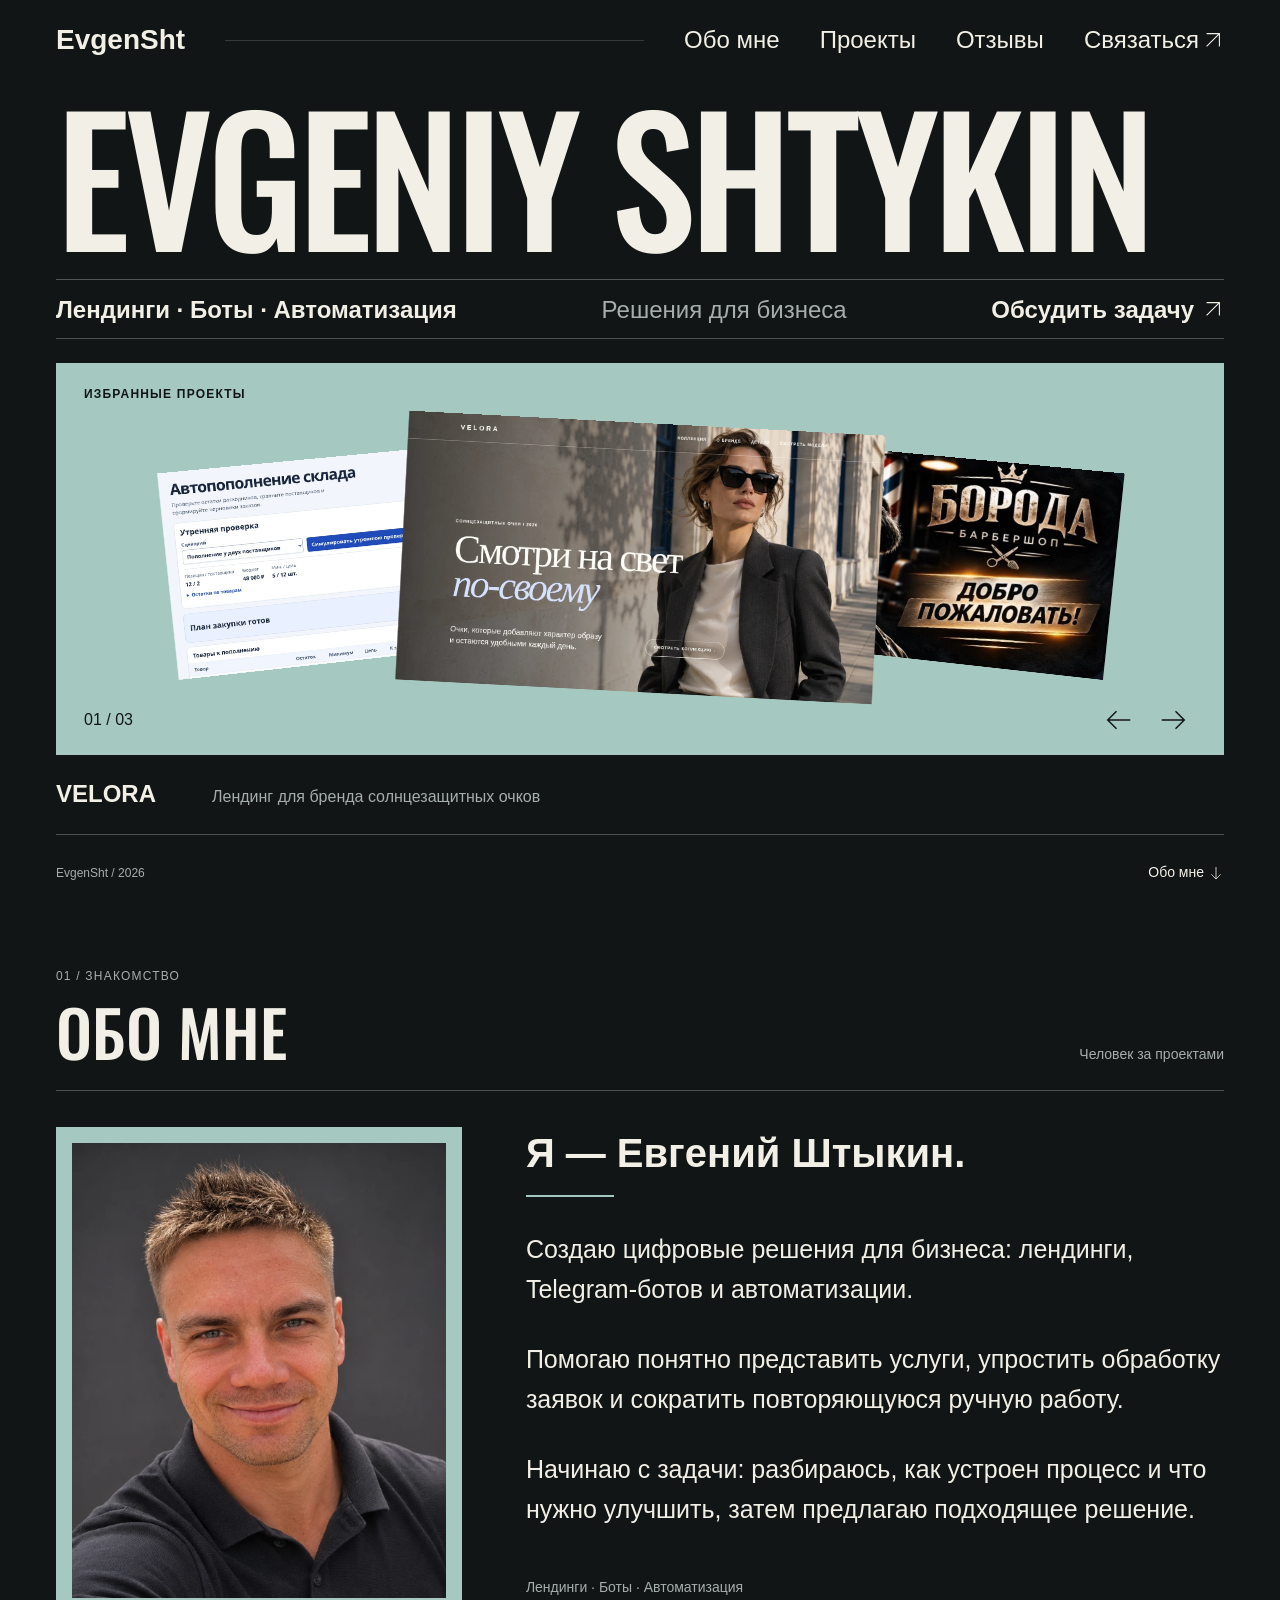
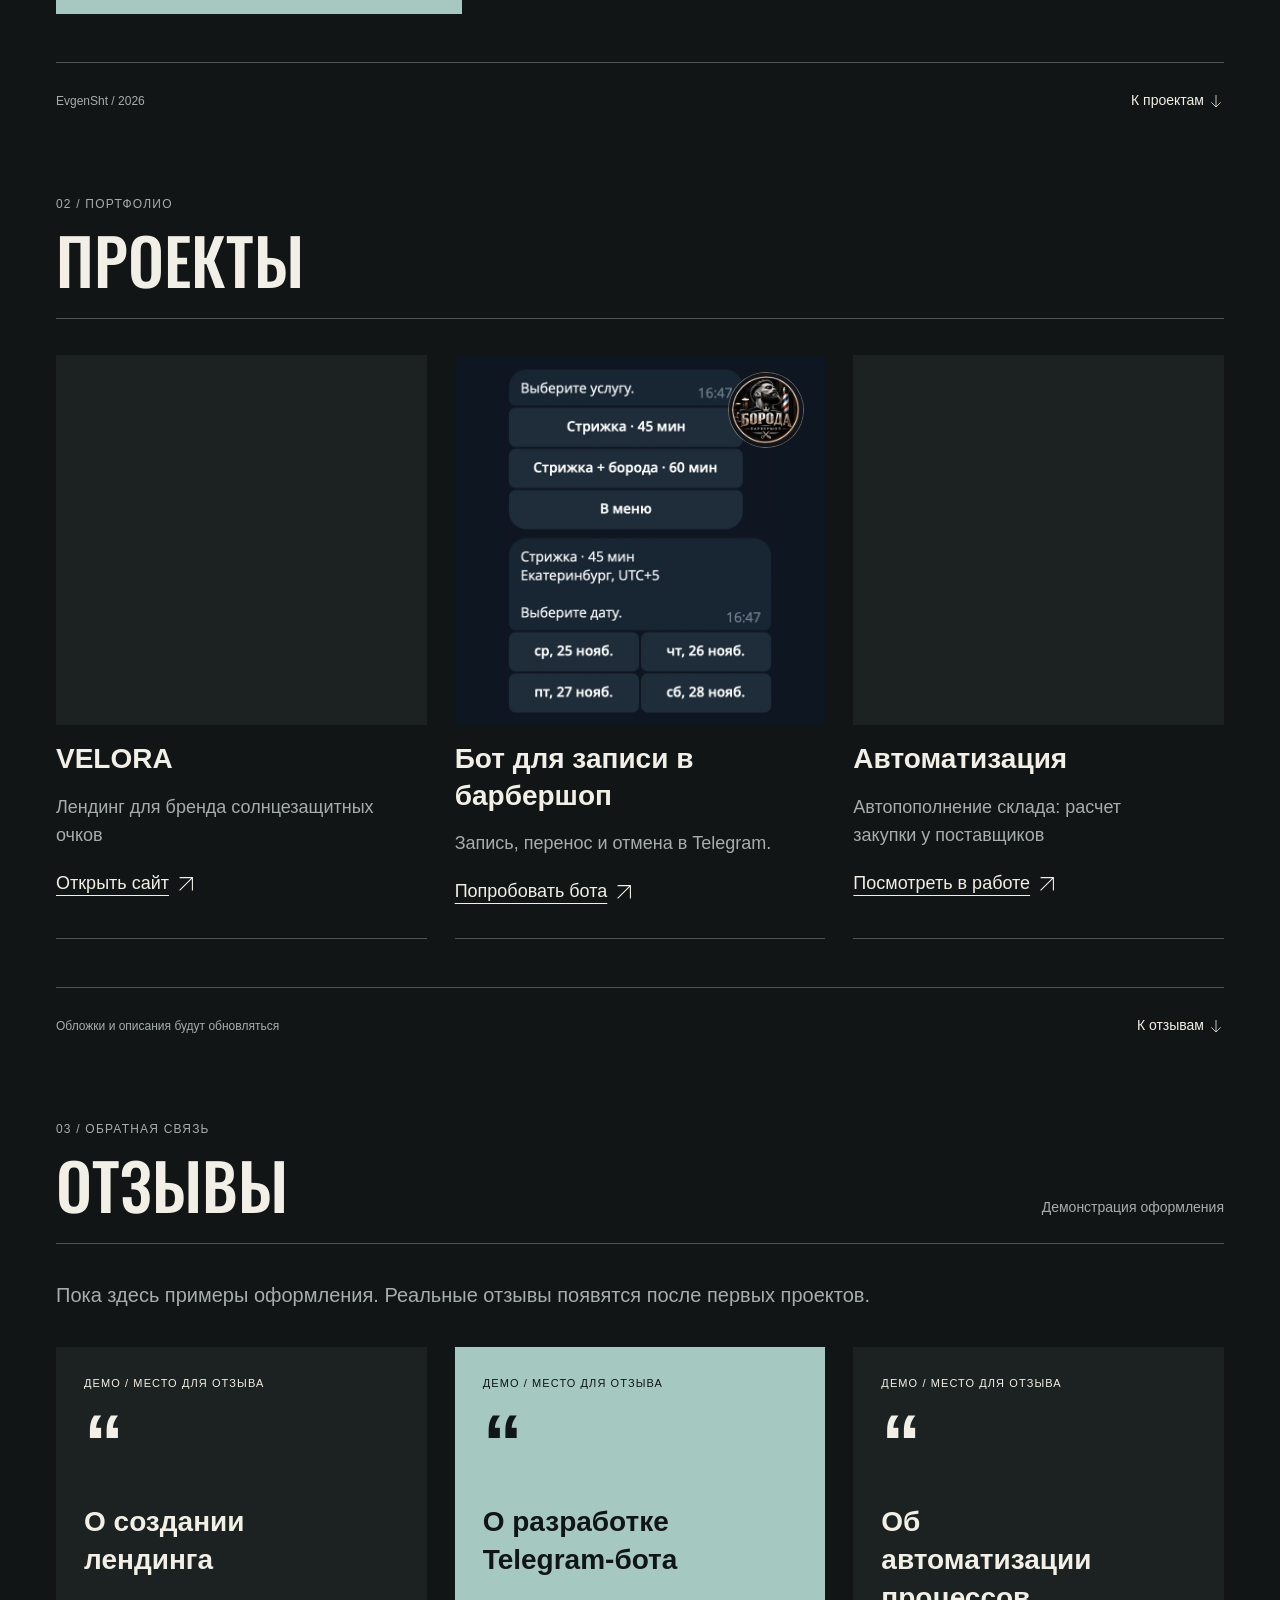
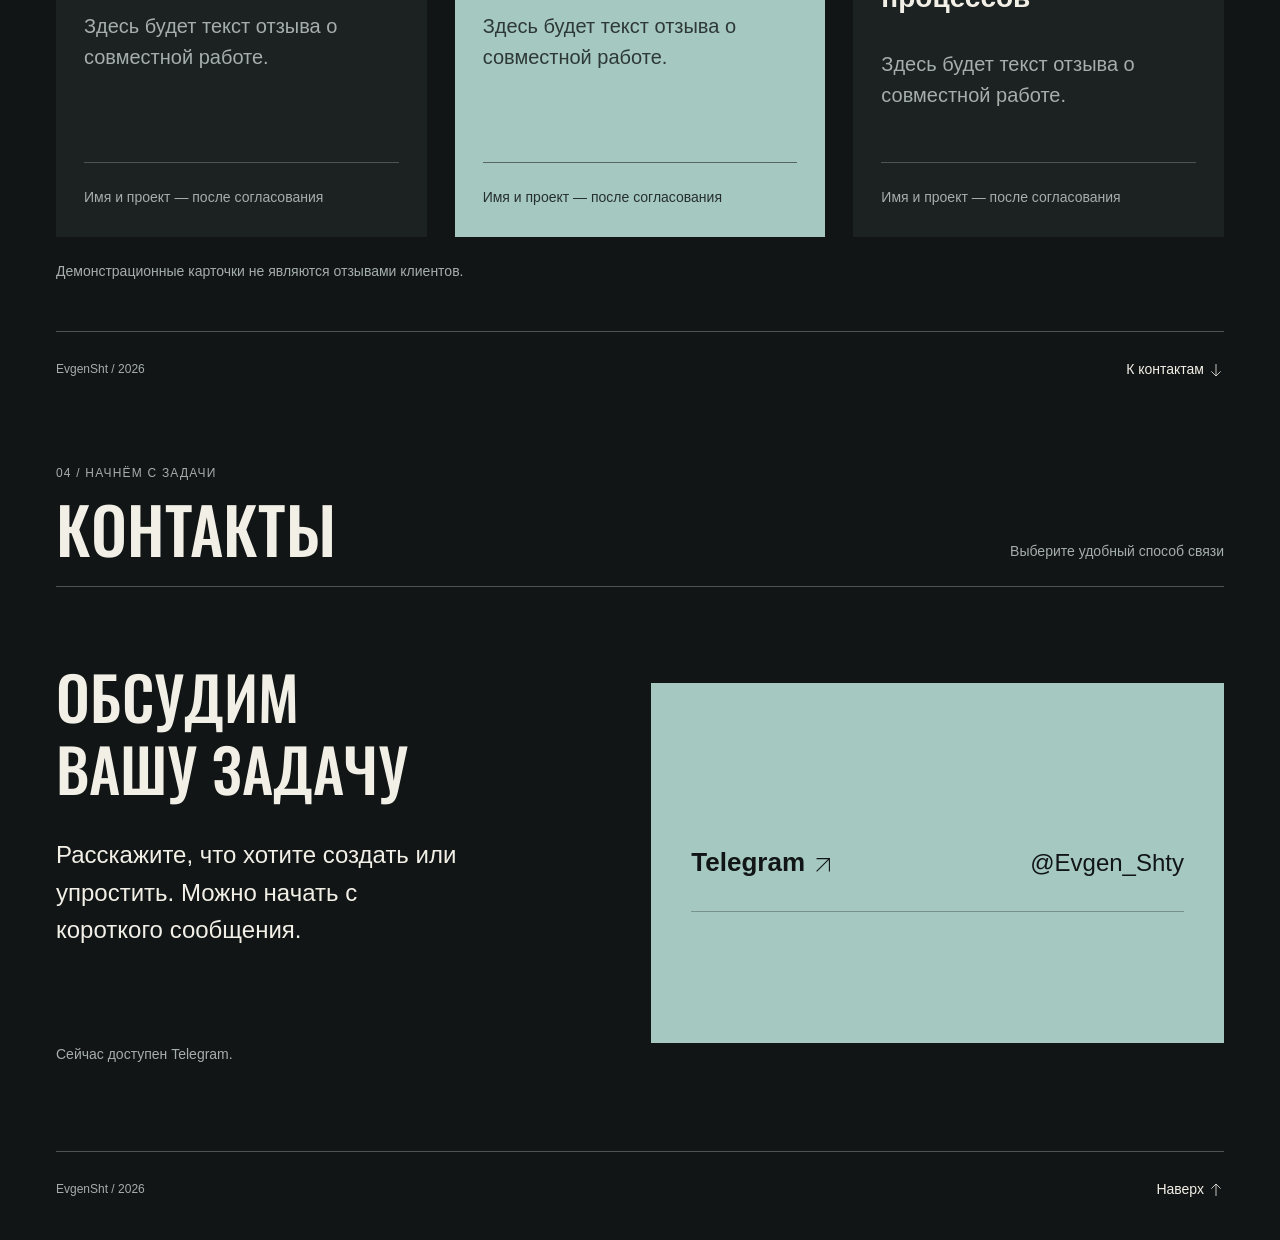
==== commit 17935951: "Publish the shortened stock demo caption Source commit: 0ba040b8402f7d1c34ce282aa7aaf82872241664" ====
--- a/index.html
+++ b/index.html
@@ -1 +1 @@
-<!DOCTYPE html><html lang="ru" class="rDlCRW_variable"><head><meta charSet="utf-8"/><meta name="viewport" content="width=device-width, initial-scale=1, viewport-fit=cover"/><link rel="preload" href="/_next/static/media/Oswald-s.p.36vnzydago666.ttf" as="font" crossorigin="" type="font/ttf"/><link rel="preload" as="image" href="/images/velora-gallery-cover.webp"/><link rel="stylesheet" href="/_next/static/chunks/2cljlbyjckfms.css" data-precedence="next"/><link rel="preload" as="script" fetchPriority="low" href="/_next/static/chunks/1pcw6gskne7pf.js"/><script src="/_next/static/chunks/0li7vzj18bfpo.js" async=""></script><script src="/_next/static/chunks/092r-mewpaf3q.js" async=""></script><script src="/_next/static/chunks/3hcg696yt7n09.js" async=""></script><script src="/_next/static/chunks/turbopack-2u1d16houkiyo.js" async=""></script><script src="/_next/static/chunks/3qfy96eoyh-ek.js" async=""></script><script src="/_next/static/chunks/3xzjikz17o7hc.js" async=""></script><meta name="theme-color" content="#111516"/><title>EvgenSht — лендинги, Telegram-боты и автоматизации</title><meta name="description" content="Евгений Штыкин. Создаю цифровые решения для бизнеса: лендинги, Telegram-ботов и автоматизации. Обсудим вашу задачу."/><meta name="robots" content="noindex, nofollow"/><link rel="icon" href="/icon.svg?icon.2manffey2lk8n.svg" sizes="any" type="image/svg+xml"/><meta name="next-size-adjust" content=""/><script src="/_next/static/chunks/0cz1d0mv5g_q7.js" noModule=""></script></head><body><div hidden=""><!--$--><!--/$--></div><a class="skip-link" href="#main-content">К основному содержимому</a><header class="site-header"><div class="header-inner container"><a class="brand" href="#home" translate="no">EvgenSht</a><div class="header-line" aria-hidden="true"></div><nav class="desktop-navigation" aria-label="Основная навигация"><a href="#about">Обо мне</a><a href="#projects">Проекты</a><a href="#reviews">Отзывы</a><a href="#contacts">Связаться <svg aria-hidden="true" focusable="false" viewBox="0 0 24 24" class="arrow"><path d="M5 19 19 5M5 5h14v14" fill="none" stroke="currentColor" stroke-width="1.2"></path></svg></a></nav><button type="button" class="menu-button" aria-haspopup="dialog" aria-controls="mobile-menu" aria-expanded="false">Меню <span aria-hidden="true">≡</span></button></div></header><dialog id="mobile-menu" class="mobile-menu" aria-labelledby="menu-title"><div class="menu-inner container"><div class="menu-top"><span class="brand" translate="no">EvgenSht</span><button type="button" class="menu-close">Закрыть <span aria-hidden="true">×</span></button></div><h2 id="menu-title" class="eyebrow">Навигация</h2><nav aria-label="Мобильная навигация"><a href="#home" aria-current="location">Главная<svg aria-hidden="true" focusable="false" viewBox="0 0 24 24" class="arrow"><path d="M5 19 19 5M5 5h14v14" fill="none" stroke="currentColor" stroke-width="1.2"></path></svg></a><a href="#about">Обо мне<svg aria-hidden="true" focusable="false" viewBox="0 0 24 24" class="arrow"><path d="M5 19 19 5M5 5h14v14" fill="none" stroke="currentColor" stroke-width="1.2"></path></svg></a><a href="#projects">Проекты<svg aria-hidden="true" focusable="false" viewBox="0 0 24 24" class="arrow"><path d="M5 19 19 5M5 5h14v14" fill="none" stroke="currentColor" stroke-width="1.2"></path></svg></a><a href="#reviews">Отзывы<svg aria-hidden="true" focusable="false" viewBox="0 0 24 24" class="arrow"><path d="M5 19 19 5M5 5h14v14" fill="none" stroke="currentColor" stroke-width="1.2"></path></svg></a><a href="#contacts">Контакты<svg aria-hidden="true" focusable="false" viewBox="0 0 24 24" class="arrow"><path d="M5 19 19 5M5 5h14v14" fill="none" stroke="currentColor" stroke-width="1.2"></path></svg></a></nav><a class="menu-cta" href="https://t.me/Evgen_Shty">Обсудить задачу<!-- --> <svg aria-hidden="true" focusable="false" viewBox="0 0 24 24" class="arrow"><path d="M5 19 19 5M5 5h14v14" fill="none" stroke="currentColor" stroke-width="1.2"></path></svg></a><p class="muted">Telegram<!-- --> · <!-- -->@Evgen_Shty</p></div></dialog><noscript><nav class="fallback-navigation container" aria-label="Навигация без JavaScript"><a href="#home">Главная</a><a href="#about">Обо мне</a><a href="#projects">Проекты</a><a href="#reviews">Отзывы</a><a href="#contacts">Контакты</a></nav></noscript><main id="main-content" tabindex="-1"><section id="home" class="home-section page-section container" aria-labelledby="home-title"><h1 id="home-title" class="hero-name" tabindex="-1" translate="no"><span>EVGENIY</span> <span>SHTYKIN</span></h1><div class="hero-strip"><p class="services"><span>Лендинги</span><span>Боты</span><span>Автоматизация</span></p><p class="positioning muted">Решения для бизнеса</p><a class="text-cta" href="https://t.me/Evgen_Shty">Обсудить задачу<!-- --> <svg aria-hidden="true" focusable="false" viewBox="0 0 24 24" class="arrow"><path d="M5 19 19 5M5 5h14v14" fill="none" stroke="currentColor" stroke-width="1.2"></path></svg></a></div><div class="gallery" aria-label="Избранные проекты"><div class="gallery-stage"><p class="gallery-label eyebrow">Избранные проекты</p><div class="gallery-stack"><div class="gallery-card" data-slot="active" data-project="velora"><img alt="" draggable="false" width="1440" height="810" decoding="async" data-nimg="1" style="color:transparent" src="/images/velora-gallery-cover.webp"/><a class="gallery-hit-area" href="/demo/velora/" target="_blank" rel="noopener noreferrer" aria-label="VELORA — открыть сайт в новой вкладке"></a></div><div class="gallery-card" data-slot="right" data-project="telegram-demo"><img alt="" draggable="false" loading="lazy" width="764" height="428" decoding="async" data-nimg="1" style="color:transparent" src="/images/boroda-gallery-cover.webp"/><button class="gallery-hit-area" type="button" tabindex="-1" aria-label="Выбрать проект: Бот для записи в барбершоп"></button></div><div class="gallery-card" data-slot="left" data-project="automation-demo"><img alt="" draggable="false" loading="lazy" width="1120" height="630" decoding="async" data-nimg="1" style="color:transparent" src="/images/stock-gallery-cover.webp"/><button class="gallery-hit-area" type="button" tabindex="-1" aria-label="Выбрать проект: Автоматизация"></button></div></div><div class="gallery-controls"><span class="gallery-count" aria-label="Проект 1 из 3">01<!-- --> / <!-- -->03</span><div class="gallery-arrows"><button type="button" aria-label="Предыдущий проект"><svg aria-hidden="true" focusable="false" viewBox="0 0 24 24" class="arrow"><path d="M21 12H3m7-7-7 7 7 7" fill="none" stroke="currentColor" stroke-width="1.2"></path></svg></button><button type="button" aria-label="Следующий проект"><svg aria-hidden="true" focusable="false" viewBox="0 0 24 24" class="arrow"><path d="M3 12h18m-7-7 7 7-7 7" fill="none" stroke="currentColor" stroke-width="1.2"></path></svg></button></div></div></div><div class="gallery-caption"><h2>VELORA</h2><p>Лендинг для бренда солнцезащитных очков</p></div><p role="status" aria-live="polite" aria-atomic="true" class="sr-only"></p></div><div class="section-footer"><p>EvgenSht / 2026</p><a href="#about">Обо мне<!-- --> <svg aria-hidden="true" focusable="false" viewBox="0 0 24 24" class="arrow"><path d="M12 3v18m-7-7 7 7 7-7" fill="none" stroke="currentColor" stroke-width="1.2"></path></svg></a></div></section><section id="about" class="page-section container" aria-labelledby="about-title"><div class="section-heading"><div><p class="eyebrow">01<!-- --> / <!-- -->Знакомство</p><h2 id="about-title" tabindex="-1">Обо мне</h2></div><p class="section-detail muted">Человек за проектами</p></div><div class="about-layout section-content"><div class="portrait-frame"><img alt="Евгений Штыкин" loading="lazy" width="1254" height="1254" decoding="async" data-nimg="1" class="portrait" style="color:transparent" src="/images/owner-portrait.webp"/></div><div class="about-copy"><h3>Я — Евгений Штыкин.</h3><div class="accent-line" aria-hidden="true"></div><p>Создаю цифровые решения для бизнеса: лендинги, Telegram-ботов и автоматизации.</p><p>Помогаю понятно представить услуги, упростить обработку заявок и сократить повторяющуюся ручную работу.</p><p>Начинаю с задачи: разбираюсь, как устроен процесс и что нужно улучшить, затем предлагаю подходящее решение.</p><p class="about-services muted">Лендинги · Боты · Автоматизация</p></div></div><div class="section-footer"><p>EvgenSht / 2026</p><a href="#projects">К проектам<!-- --> <svg aria-hidden="true" focusable="false" viewBox="0 0 24 24" class="arrow"><path d="M12 3v18m-7-7 7 7 7-7" fill="none" stroke="currentColor" stroke-width="1.2"></path></svg></a></div></section><section id="projects" class="page-section container" aria-labelledby="projects-title"><div class="section-heading"><div><p class="eyebrow">02<!-- --> / <!-- -->Портфолио</p><h2 id="projects-title" tabindex="-1">Проекты</h2></div></div><div class="projects-grid section-content"><article class="project-card"><div class="project-cover" data-project="velora"><picture><source media="(max-width: 767px)" srcSet="/images/velora-project-mobile.webp"/><img alt="Первый экран VELORA: заголовок и портрет в солнцезащитных очках" loading="lazy" width="1024" height="1024" decoding="async" data-nimg="1" style="color:transparent" src="/images/velora-project-cover.webp"/></picture></div><h3 translate="no">VELORA</h3><p class="project-summary muted">Лендинг для бренда солнцезащитных очков</p><a class="project-demo" href="/demo/velora/" target="_blank" rel="noopener noreferrer" aria-label="Открыть сайт VELORA в новой вкладке">Открыть сайт<!-- --> <svg aria-hidden="true" focusable="false" viewBox="0 0 24 24" class="arrow"><path d="M5 19 19 5M5 5h14v14" fill="none" stroke="currentColor" stroke-width="1.2"></path></svg></a></article><article class="project-card"><div class="project-cover" data-project="telegram-demo"><picture><img alt="Запись в Telegram: выбор услуги и даты в барбершопе «Борода»" loading="lazy" width="564" height="706" decoding="async" data-nimg="1" style="color:transparent" src="/images/boroda-project-cover.webp"/></picture><img alt="" loading="lazy" width="76" height="76" decoding="async" data-nimg="1" class="project-cover-avatar" style="color:transparent" src="/images/boroda-bot.webp"/></div><h3>Бот для записи в барбершоп</h3><p class="project-summary muted">Запись, перенос и отмена в Telegram.</p><a class="project-demo" href="https://t.me/BorodaBarberSh_bot" target="_blank" rel="noopener noreferrer" aria-label="Попробовать бота Бот для записи в барбершоп в новой вкладке">Попробовать бота<!-- --> <svg aria-hidden="true" focusable="false" viewBox="0 0 24 24" class="arrow"><path d="M5 19 19 5M5 5h14v14" fill="none" stroke="currentColor" stroke-width="1.2"></path></svg></a></article><article class="project-card"><div class="project-cover" data-project="automation-demo"><picture><source media="(max-width: 767px)" srcSet="/images/stock-mobile-cover.webp"/><img alt="Экран автопополнения склада с готовым планом закупки" loading="lazy" width="824" height="824" decoding="async" data-nimg="1" style="color:transparent" src="/images/stock-project-cover.webp"/></picture></div><h3>Автоматизация</h3><p class="project-summary muted">Автопополнение склада: расчёт закупки у двух поставщиков и черновики заказов.</p><a class="project-demo" href="/demo/stock-replenishment/" target="_blank" rel="noopener noreferrer" aria-label="Посмотреть в работе Автоматизация в новой вкладке">Посмотреть в работе<!-- --> <svg aria-hidden="true" focusable="false" viewBox="0 0 24 24" class="arrow"><path d="M5 19 19 5M5 5h14v14" fill="none" stroke="currentColor" stroke-width="1.2"></path></svg></a></article></div><div class="section-footer"><p>Обложки и описания будут обновляться</p><a href="#reviews">К отзывам<!-- --> <svg aria-hidden="true" focusable="false" viewBox="0 0 24 24" class="arrow"><path d="M12 3v18m-7-7 7 7 7-7" fill="none" stroke="currentColor" stroke-width="1.2"></path></svg></a></div></section><section id="reviews" class="page-section container" aria-labelledby="reviews-title"><div class="section-heading"><div><p class="eyebrow">03<!-- --> / <!-- -->Обратная связь</p><h2 id="reviews-title" tabindex="-1">Отзывы</h2></div><p class="section-detail muted">Демонстрация оформления</p></div><p class="reviews-intro muted">Пока здесь примеры оформления. Реальные отзывы появятся после первых проектов.</p><div class="reviews-grid section-content"><article class="review-card"><p class="eyebrow">Демо / место для отзыва</p><span class="quote-mark" aria-hidden="true">“</span><h3>О создании лендинга</h3><p class="review-text">Здесь будет текст отзыва о совместной работе.</p><p class="review-author">Имя и проект — после согласования</p></article><article class="review-card review-accent"><p class="eyebrow">Демо / место для отзыва</p><span class="quote-mark" aria-hidden="true">“</span><h3>О разработке Telegram-бота</h3><p class="review-text">Здесь будет текст отзыва о совместной работе.</p><p class="review-author">Имя и проект — после согласования</p></article><article class="review-card"><p class="eyebrow">Демо / место для отзыва</p><span class="quote-mark" aria-hidden="true">“</span><h3>Об автоматизации процессов</h3><p class="review-text">Здесь будет текст отзыва о совместной работе.</p><p class="review-author">Имя и проект — после согласования</p></article></div><p class="reviews-disclaimer muted">Демонстрационные карточки не являются отзывами клиентов.</p><div class="section-footer"><p>EvgenSht / 2026</p><a href="#contacts">К контактам<!-- --> <svg aria-hidden="true" focusable="false" viewBox="0 0 24 24" class="arrow"><path d="M12 3v18m-7-7 7 7 7-7" fill="none" stroke="currentColor" stroke-width="1.2"></path></svg></a></div></section><section id="contacts" class="page-section container contacts-section" aria-labelledby="contacts-title"><div class="section-heading"><div><p class="eyebrow">04<!-- --> / <!-- -->Начнём с задачи</p><h2 id="contacts-title" tabindex="-1">Контакты</h2></div><p class="section-detail muted">Выберите удобный способ связи</p></div><div class="contacts-layout section-content"><div class="contact-intro"><h3>Обсудим вашу задачу</h3><p>Расскажите, что хотите создать или упростить. Можно начать с короткого сообщения.</p><p class="contact-note muted">Сейчас доступен Telegram.</p></div><address class="contact-panel"><a href="https://t.me/Evgen_Shty" class="contact-link"><span>Telegram<!-- --> <svg aria-hidden="true" focusable="false" viewBox="0 0 24 24" class="arrow"><path d="M5 19 19 5M5 5h14v14" fill="none" stroke="currentColor" stroke-width="1.2"></path></svg></span><span>@Evgen_Shty</span></a></address></div><div class="section-footer"><p>EvgenSht / 2026</p><a href="#home">Наверх<!-- --> <svg aria-hidden="true" focusable="false" viewBox="0 0 24 24" class="arrow"><path d="M12 21V3m-7 7 7-7 7 7" fill="none" stroke="currentColor" stroke-width="1.2"></path></svg></a></div></section></main><!--$--><!--/$--><script id="_R_">(globalThis["TURBOPACK"] || (globalThis["TURBOPACK"] = [])).push({"otherChunks":["static/chunks/1pcw6gskne7pf.js","static/chunks/0li7vzj18bfpo.js","static/chunks/092r-mewpaf3q.js","static/chunks/3hcg696yt7n09.js"],"runtimeModuleIds":[94553]});</script><script src="/_next/static/chunks/1pcw6gskne7pf.js" async=""></script><script>(self.__next_f=self.__next_f||[]).push([0])</script><script>self.__next_f.push([1,"1:\"$Sreact.fragment\"\n2:\"/_next/static/chunks/3qfy96eoyh-ek.js\"\n3:I[39756,[\"$2\"],\"default\"]\n4:I[37457,[\"$2\"],\"default\"]\n6:\"/_next/static/chunks/3xzjikz17o7hc.js\"\n7:I[36852,[\"$2\",\"$6\"],\"SiteHeader\"]\n8:I[23327,[\"$2\",\"$6\"],\"ProjectGallery\"]\n10:\"ViewportBoundary\"\n11:I[97367,[\"$2\"],\"$10\"]\n13:\"MetadataBoundary\"\n14:I[97367,[\"$2\"],\"$13\"]\n15:\"$Sreact.suspense\"\n17:I[68027,[\"$2\"],\"default\",1]\n:HL[\"/_next/static/chunks/2cljlbyjckfms.css\",\"style\"]\n:HL[\"/_next/static/media/Oswald-s.p.36vnzydago666.ttf\",\"font\",{\"crossOrigin\":\"\",\"type\":\"font/ttf\"}]\n5:[[\"children\",{\"s\":\"__PAGE__\",\"h\":512,\"d\":{\"r\":[\"$\",\"$1\",\"c\",{\"children\":[[[\"$\",\"$L7\",null,{}],[\"$\",\"main\",null,{\"id\":\"main-content\",\"tabIndex\":-1,\"children\":[[\"$\",\"section\",null,{\"id\":\"home\",\"className\":\"home-section page-section container\",\"aria-labelledby\":\"home-title\",\"children\":[[\"$\",\"h1\",null,{\"id\":\"home-title\",\"className\":\"hero-name\",\"tabIndex\":-1,\"translate\":\"no\",\"children\":[[\"$\",\"span\",null,{\"children\":\"EVGENIY\"}],\" \",[\"$\",\"span\",null,{\"children\":\"SHTYKIN\"}]]}],[\"$\",\"div\",null,{\"className\":\"hero-strip\",\"children\":[[\"$\",\"p\",null,{\"className\":\"services\",\"children\":[[\"$\",\"span\",\"Лендинги\",{\"children\":\"Лендинги\"}],[\"$\",\"span\",\"Боты\",{\"children\":\"Боты\"}],[\"$\",\"span\",\"Автоматизация\",{\"children\":\"Автоматизация\"}]]}],[\"$\",\"p\",null,{\"className\":\"positioning muted\",\"children\":\"Решения для бизнеса\"}],[\"$\",\"a\",null,{\"className\":\"text-cta\",\"href\":\"https://t.me/Evgen_Shty\",\"children\":[\"Обсудить задачу\",\" \",[\"$\",\"svg\",null,{\"aria-hidden\":\"true\",\"focusable\":\"false\",\"viewBox\":\"0 0 24 24\",\"className\":\"arrow\",\"children\":[\"$\",\"path\",null,{\"d\":\"M5 19 19 5M5 5h14v14\",\"fill\":\"none\",\"stroke\":\"currentColor\",\"strokeWidth\":\"1.2\"}]}]]}]]}],[\"$\",\"$L8\",null,{\"items\":[{\"id\":\"velora\",\"title\":\"VELORA\",\"status\":\"demo\",\"order\":1,\"featured\":true,\"summary\":\"Лендинг для бренда солнцезащитных очков\",\"showStatus\":false,\"image\":{\"src\":\"/images/velora-gallery-cover.webp\",\"alt\":\"Первый экран VELORA: заголовок и портрет в солнцезащитных очках\",\"width\":1440,\"height\":810},\"catalogImage\":{\"src\":\"/images/velora-project-cover.webp\",\"mobileSrc\":\"/images/velora-project-mobile.webp\",\"alt\":\"Первый экран VELORA: заголовок и портрет в солнцезащитных очках\",\"width\":1024,\"height\":1024},\"technologies\":[],\"demoUrl\":\"/demo/velora/\"},{\"id\":\"telegram-demo\",\"title\":\"Бот для записи в барбершоп\",\"status\":\"demo\",\"order\":2,\"featured\":true,\"summary\":\"Запись, перенос и отмена в Telegram.\",\"showStatus\":false,\"image\":{\"src\":\"/images/boroda-gallery-cover.webp\",\"alt\":\"Приветственный баннер барбершопа «Борода» в Telegram\",\"width\":764,\"height\":428},\"catalogImage\":{\"src\":\"/images/boroda-project-cover.webp\",\"alt\":\"Запись в Telegram: выбор услуги и даты в барбершопе «Борода»\",\"width\":564,\"height\":706,\"avatarSrc\":\"/images/boroda-bot.webp\"},\"technologies\":[],\"demoUrl\":\"https://t.me/BorodaBarberSh_bot\",\"demoLabel\":\"Попробовать бота\"},{\"id\":\"automation-demo\",\"title\":\"Автоматизация\",\"status\":\"demo\",\"order\":3,\"featured\":true,\"summary\":\"Автопополнение склада: расчёт закупки у двух поставщиков и черновики заказов.\",\"showStatus\":false,\"image\":{\"src\":\"/images/stock-gallery-cover.webp\",\"alt\":\"Демо автопополнения склада с итогом расчёта закупки\",\"width\":1120,\"height\":630},\"catalogImage\":{\"src\":\"/images/stock-project-cover.webp\",\"mobileSrc\":\"/images/stock-mobile-cover.webp\",\"alt\":\"Экран автопополнения склада с готовым планом закупки\",\"width\":824,\"height\":824},\"technologies\":[],\"demoUrl\":\"/demo/stock-replenishment/\",\"demoLabel\":\"Посмотреть в работе\"}]}],\"$L9\"]}],\"$La\",\"$Lb\",\"$Lc\",\"$Ld\"]}]],[\"$Le\"],\"$Lf\"]}],\"p\":false,\"v\":null}}]]\n0:{\"P\":null,\"c\":[\"\",\"\"],\"q\":\"\",\"i\":false,\"t\":{\"t\":{\"s\":\"\",\"h\":528,\"d\":{\"r\":[\"$\",\"$1\",\"c\",{\"children\":[[[\"$\",\"link\",\"0\",{\"rel\":\"stylesheet\",\"href\":\"/_next/static/chunks/2cljlbyjckfms.css\",\"precedence\":\"next\",\"crossOrigin\":\"$undefined\",\"nonce\":\"$undefined\"}],[\"$\",\"script\",\"script-0\",{\"src\":\"/_next/static/chunks/3qfy96eoyh-ek.js\",\"async\":true,\"nonce\":\"$undefined\"}]],[\"$\",\"html\",null,{\"lang\":\"ru\",\"className\":\"rDlCRW_variable\",\"children\":[\"$\",\"body\",null,{\"children\":[[\"$\",\"a\",null,{\"className\":\"skip-link\",\"href\":\"#main-content\",\"children\":\"К основному содержимому\"}],[\"$\",\"$L3\",null,{\"parallelRouterKey\":\"children\",\"error\":\"$undefined\",\"errorStyles\":\"$undefined\",\"errorScripts\":\"$undefined\",\"template\":[\"$\",\"$L4\",null,{}],\"templateStyles\":\"$undefined\",\"templateScripts\":\"$undefined\",\"notFound\":[[[\"$\",\"title\",null,{\"children\":\"404: This page could not be found.\"}],[\"$\",\"div\",null,{\"style\":{\"fontFamily\":\"system-ui,\\\"Segoe UI\\\",Roboto,Helvetica,Arial,sans-serif,\\\"Apple Color Emoji\\\",\\\"Segoe UI Emoji\\\"\",\"height\":\"100vh\",\"textAlign\":\"center\",\"display\":\"flex\",\"flexDirection\":\"column\",\"alignItems\":\"center\",\"justifyContent\":\"center\"},\"children\":[\"$\",\"div\",null,{\"children\":[[\"$\",\"style\",null,{\"dangerouslySetInnerHTML\":{\"__html\":\"body{color:#000;background:#fff;margin:0}.next-error-h1{border-right:1px solid rgba(0,0,0,.3)}@media (prefers-color-scheme:dark){body{color:#fff;background:#000}.next-error-h1{border-right:1px solid rgba(255,255,255,.3)}}\"}}],[\"$\",\"h1\",null,{\"className\":\"next-error-h1\",\"style\":{\"display\":\"inline-block\",\"margin\":\"0 20px 0 0\",\"padding\":\"0 23px 0 0\",\"fontSize\":24,\"fontWeight\":500,\"verticalAlign\":\"top\",\"lineHeight\":\"49px\"},\"children\":404}],[\"$\",\"div\",null,{\"style\":{\"display\":\"inline-block\"},\"children\":[\"$\",\"h2\",null,{\"style\":{\"fontSize\":14,\"fontWeight\":400,\"lineHeight\":\"49px\",\"margin\":0},\"children\":\"This page could not be found.\"}]}]]}]}]],[]],\"forbidden\":\"$undefined\",\"unauthorized\":\"$undefined\"}]]}]}]]}],\"p\":false,\"v\":null},\"c\":\"$Q5\"},\"h\":{\"r\":[\"$\",\"$1\",\"h\",{\"children\":[null,[\"$\",\"$L11\",null,{\"children\":\"$L12\"}],[\"$\",\"$L14\",null,{\"children\":[[\"$\",\"div\",null,{\"hidden\":true,\"children\":[\"$\",\"$15\",null,{\"name\":\"Next.Metadata\",\"children\":\"$L16\"}]}],null]}],[\"$\",\"meta\",null,{\"name\":\"next-size-adjust\",\"content\":\"\"}]]}],\"p\":false,\"v\":null}},\"m\":\"$undefined\",\"G\":[\"$17\",[[\"$\",\"link\",\"0\",{\"rel\":\"stylesheet\",\"href\":\"/_next/static/chunks/2cljlbyjckfms.css\",\"precedence\":\"next\",\"crossOrigin\":\"$undefined\",\"nonce\":\"$undefined\"}]]],\"S\":true,\"r\":\"$undefined\",\"s\":\"$undefined\",\"a\":\"$undefined\",\"l\":\"$undefined\",\"p\":\"$undefined\",\"d\":\"$undefined\",\"b\":\"gCCqUemps1HWuq3bL9B7k\"}\n18:I[5500,[\"$2\",\"$6\"],\"Image\"]\n1c:I[97367,[\"$2\"],\"OutletBoundary\"]\n9:[\"$\",\"div\",null,{\"className\":\"section-footer\",\"children\":[[\"$\",\"p\",null,{\"children\":\"EvgenSht / 2026\"}],[\"$\",\"a\",null,{\"href\":\"#about\",\"children\":[\"Обо мне\",\" \",[\"$\",\"svg\",null,{\"aria-hidden\":\"true\",\"focusable\":\"false\",\"viewBox\":\"0 0 24 24\",\"className\":\"arrow\",\"children\":[\"$\",\"path\",null,{\"d\":\"M12 3v18m-7-7 7 7 7-7\",\"fill\":\"none\",\"stroke\":\"currentColor\",\"strokeWidth\":\"1.2\"}]}]]}]]}]\na:[\"$\",\"section\",null,{\"id\":\"about\",\"className\":\"page-section container\",\"aria-labelledby\":\"about-title\",\"children\":[[\"$\",\"div\",null,{\"className\":\"section-heading\",\"children\":[[\"$\",\"div\",null,{\"children\":[[\"$\",\"p\",null,{\"className\":\"eyebrow\",\"children\":[\"01\",\" / \",\"Знакомство\"]}],[\"$\",\"h2\",null,{\"id\":\"about-title\",\"tabIndex\":-1,\"children\":\"Обо мне\"}]]}],[\"$\",\"p\",null,{\"className\":\"section-detail muted\",\"children\":\"Человек за проектами\"}]]}],[\"$\",\"div\",null,{\"className\":\"about-layout section-content\",\"children\":[[\"$\",\"div\",null,{\"className\":\"portrait-frame\",\"children\":[\"$\",\"$L18\",null,{\"src\":\"/images/owner-portrait.webp\",\"alt\":\"Евгений Штыкин\",\"width\":1254,\"height\":1254,\"sizes\":\"(max-width: 767px) 90vw, 36vw\",\"className\":\"portrait\"}]}],[\"$\",\"div\",null,{\"className\":\"about-copy\",\"children\":[[\"$\",\"h3\",null,{\"children\":\"Я — Евгений Штыкин.\"}],[\"$\",\"div\",null,{\"className\":\"accent-line\",\"aria-hidden\":\"true\"}],[[\"$\",\"p\",\"Создаю цифровые решения для бизнеса: лендинги, Telegram-ботов и автоматизации.\",{\"children\":\"Создаю цифровые решения для бизнеса: лендинги, Telegram-ботов и автоматизации.\"}],[\"$\",\"p\",\"Помогаю понятно представить услуги, упростить обработку заявок и сократить повторяющуюся ручную работу.\",{\"children\":\"Помогаю понятно представить услуги, упростить обработку заявок и сократить повторяющуюся ручную работу.\"}],[\"$\",\"p\",\"Начинаю с задачи: разбираюсь, как устроен процесс и что нужно улучшить, затем предлагаю подходящее решение.\",{\"children\":\"Начинаю с задачи: разбираюсь, как устроен процесс и что нужно улучшить, затем предлагаю подходящее решение.\"}]],[\"$\",\"p\",null,{\"className\":\"about-services muted\",\"children\":\"Лендинги · Боты · Автоматизация\"}]]}]]}],[\"$\",\"div\",null,{\"className\":\"section-footer\",\"children\":[[\"$\",\"p\",null,{\"children\":\"EvgenSht / 2026\"}],[\"$\",\"a\",null,{\"href\":\"#projects\",\"children\":[\"К проектам\",\" \",[\"$\",\"svg\",null,{\"aria-hidden\":\"true\",\"focusable\":\"false\",\"viewBox\":\"0 0 24 24\",\"className\":\"arrow\",\"children\":[\"$\",\"path\",null,{\"d\":\"M12 3v18m-7-7 7 7 7-7\",\"fill\":\"none\",\"stroke\":\"currentColor\",\"strokeWidth\":\"1.2\"}]}]]}]]}]]}]\n19:[[\"$\",\"source\",null,{\"media\":\"(max-width: 767px)\",\"srcSet\":\"/images/velora-project-mobile.webp\"}],[\"$\",\"$L18\",null,{\"src\":\"/images/velora-project-cover.webp\",\"alt\":\"Первый экран VELORA: заголовок и портрет в солнцезащитных очках\",\"width\":1024,\"height\":1024,\"sizes\":\"(max-width: 767px) 90vw, (max-width: 1023px) 45vw, 30vw\"}]]\n1a:[\"$undefined\",[\"$\",\"$L18\",null,{\"src\":\"/images/boroda-project-cover.webp\",\"alt\":\"Запись в Telegram: выбор услуги и даты в барбершопе «Борода»\",\"width\":564,\"height\":706,\"sizes\":\"(max-width: 767px) 90vw, (max-width: 1023px) 45vw, 30vw\"}]]\n1b:[[\"$\",\"source\",null,{\"media\":\"(max-width: 767px)\",\"srcSet\":\"/images/stock-mobile-cover.webp\"}],[\"$\",\"$L18\",null,{\"src\":\"/images/stock-project-cover.webp\",\"alt\":\"Экран автопополнения склада с готовым планом закупки\",\"width\":824,\"height\":824,\"sizes\":\"(max-width: 767px) 90vw, (max-width: 1023px) 45vw, 30vw\"}]]\nb:[\"$\",\"section\",null,{\"id\":\"projects\",\"className\":\"page-section container\",\"aria-labelledby\":\"projects-title\",\"children\":[[\"$\",\"div\",null,{\"className\":\"section-heading\",\"children\":[[\"$\",\"div\",null,{\"children\":[[\"$\",\"p\",null,{\"className\":\"eyebrow\",\"children\":[\"02\",\" / \",\"Портфолио\"]}],[\"$\",\"h2\",null,{\"id\":\"projects-title\",\"tabIndex\":-1,\"children\":\"Проекты\"}]]}],\"$undefined\"]}],[\"$\",\"div\",null,{\"className\":\"projects-grid section-content\",\"children\":[[\"$\",\"article\",\"velora\",{\"className\":\"project-card\",\"children\":[[\"$\",\"div\",null,{\"className\":\"project-cover\",\"data-project\":\"velora\",\"children\":[[\"$\",\"picture\",null,{\"children\":\"$19\"}],\"$undefined\"]}],[\"$\",\"h3\",null,{\"translate\":\"no\",\"children\":\"VELORA\"}],false,[\"$\",\"p\",null,{\"className\":\"project-summary muted\",\"children\":\"Лендинг для бренда солнцезащитных очков\"}],false,[\"$\",\"a\",null,{\"className\":\"project-demo\",\"href\":\"/demo/velora/\",\"target\":\"_blank\",\"rel\":\"noopener noreferrer\",\"aria-label\":\"Открыть сайт VELORA в новой вкладке\",\"children\":[\"Открыть сайт\",\" \",[\"$\",\"svg\",null,{\"aria-hidden\":\"true\",\"focusable\":\"false\",\"viewBox\":\"0 0 24 24\",\"className\":\"arrow\",\"children\":[\"$\",\"path\",null,{\"d\":\"M5 19 19 5M5 5h14v14\",\"fill\":\"none\",\"stroke\":\"currentColor\",\"strokeWidth\":\"1.2\"}]}]]}]]}],[\"$\",\"article\",\"telegram-demo\",{\"className\":\"project-card\",\"children\":[[\"$\",\"div\",null,{\"className\":\"project-cover\",\"data-project\":\"telegram-demo\",\"children\":[[\"$\",\"picture\",null,{\"children\":\"$1a\"}],[\"$\",\"$L18\",null,{\"className\":\"project-cover-avatar\",\"src\":\"/images/boroda-bot.webp\",\"alt\":\"\",\"width\":76,\"height\":76}]]}],[\"$\",\"h3\",null,{\"translate\":\"$undefined\",\"children\":\"Бот для записи в барбершоп\"}],false,[\"$\",\"p\",null,{\"className\":\"project-summary muted\",\"children\":\"Запись, перенос и отмена в Telegram.\"}],false,[\"$\",\"a\",null,{\"className\":\"project-demo\",\"href\":\"https://t.me/BorodaBarberSh_bot\",\"target\":\"_blank\",\"rel\":\"noopener noreferrer\",\"aria-label\":\"Попробовать бота Бот для записи в барбершоп в новой вкладке\",\"children\":[\"Попробовать бота\",\" \",[\"$\",\"svg\",null,{\"aria-hidden\":\"true\",\"focusable\":\"false\",\"viewBox\":\"0 0 24 24\",\"className\":\"arrow\",\"children\":[\"$\",\"path\",null,{\"d\":\"M5 19 19 5M5 5h14v14\",\"fill\":\"none\",\"stroke\":\"currentColor\",\"strokeWidth\":\"1.2\"}]}]]}]]}],[\"$\",\"article\",\"automation-demo\",{\"className\":\"project-card\",\"children\":[[\"$\",\"div\",null,{\"className\":\"project-cover\",\"data-project\":\"automation-demo\",\"children\":[[\"$\",\"picture\",null,{\"children\":\"$1b\"}],\"$undefined\"]}],[\"$\",\"h3\",null,{\"translate\":\"$undefined\",\"children\":\"Автоматизация\"}],false,[\"$\",\"p\",null,{\"className\":\"project-summary muted\",\"children\":\"Автопополнение склада: расчёт закупки у двух поставщиков и черновики заказов.\"}],false,[\"$\",\"a\",null,{\"className\":\"project-demo\",\"href\":\"/demo/stock-replenishment/\",\"target\":\"_blank\",\"rel\":\"noopener noreferrer\",\"aria-label\":\"Посмотреть в работе Автоматизация в новой вкладке\",\"children\":[\"Посмотреть в работе\",\" \",[\"$\",\"svg\",null,{\"aria-hidden\":\"true\",\"focusable\":\"false\",\"viewBox\":\"0 0 24 24\",\"className\":\"arrow\",\"children\":[\"$\",\"path\",null,{\"d\":\"M5 19 19 5M5 5h14v14\",\"fill\":\"none\",\"stroke\":\"currentColor\",\"strokeWidth\":\"1.2\"}]}]]}]]}]]}],[\"$\",\"div\",null,{\"className\":\"section-footer\",\"children\":[[\"$\",\"p\",null,{\"children\":\"Обложки и описания будут обновляться\"}],[\"$\",\"a\",null,{\"href\":\"#reviews\",\"children\":[\"К отзывам\",\" \",[\"$\",\"svg\",null,{\"aria-hidden\":\"true\",\"focusable\":\"false\",\"viewBox\":\"0 0 24 24\",\"className\":\"arrow\",\"children\":[\"$\",\"path\",null,{\"d\":\"M12 3v18m-7-7 7 7 7-7\",\"fill\":\"none\",\"stroke\":\"currentColor\",\"strokeWidth\":\"1.2\"}]}]]}]]}]]}]\nc:[\"$\",\"section\",null,{\"id\":\"reviews\",\"className\":\"page-section container\",\"aria-labelledby\":\"reviews-title\",\"children\":[[\"$\",\"div\",null,{\"className\":\"section-heading\",\"children\":[[\"$\",\"div\",null,{\"children\":[[\"$\",\"p\",null,{\"className\":\"eyebrow\",\"children\":[\"03\",\" / \",\"Обратная связь\"]}],[\"$\",\"h2\",null,{\"id\":\"reviews-title\",\"tabIndex\":-1,\"children\":\"Отзывы\"}]]}],[\"$\",\"p\",null,{\"className\":\"section-detail muted\",\"children\":\"Демонстрация оформления\"}]]}],[\"$\",\"p\",null,{\"className\":\"reviews-intro muted\",\"children\":\"Пока здесь примеры оформления. Реальные отзывы появятся после первых проектов.\"}],[\"$\",\"div\",null,{\"className\":\"reviews-grid section-content\",\"children\":[[\"$\",\"article\",\"landing\",{\"className\":\"review-card\",\"children\":[[\"$\",\"p\",null,{\"className\":\"eyebrow\",\"children\":\"Демо / место для отзыва\"}],[\"$\",\"span\",null,{\"className\":\"quote-mark\",\"aria-hidden\":\"true\",\"children\":\"“\"}],[\"$\",\"h3\",null,{\"children\":\"О создании лендинга\"}],[\"$\",\"p\",null,{\"className\":\"review-text\",\"children\":\"Здесь будет текст отзыва о совместной работе.\"}],[\"$\",\"p\",null,{\"className\":\"review-author\",\"children\":\"Имя и проект — после согласования\"}]]}],[\"$\",\"article\",\"bot\",{\"className\":\"review-card review-accent\",\"children\":[[\"$\",\"p\",null,{\"className\":\"eyebrow\",\"children\":\"Демо / место для отзыва\"}],[\"$\",\"span\",null,{\"className\":\"quote-mark\",\"aria-hidden\":\"true\",\"children\":\"“\"}],[\"$\",\"h3\",null,{\"children\":\"О разработке Telegram-бота\"}],[\"$\",\"p\",null,{\"className\":\"review-text\",\"children\":\"Здесь будет текст отзыва о совместной работе.\"}],[\"$\",\"p\",null,{\"className\":\"review-author\",\"children\":\"Имя и проект — после согласования\"}]]}],[\"$\",\"article\",\"automation\",{\"className\":\"review-card\",\"children\":[[\"$\",\"p\",null,{\"className\":\"eyebrow\",\"children\":\"Демо / место для отзыва\"}],[\"$\",\"span\",null,{\"className\":\"quote-mark\",\"aria-hidden\":\"true\",\"children\":\"“\"}],[\"$\",\"h3\",null,{\"children\":\"Об автоматизации процессов\"}],[\"$\",\"p\",null,{\"className\":\"review-text\",\"children\":\"Здесь будет текст отзыва о совместной работе.\"}],[\"$\",\"p\",null,{\"className\":\"review-author\",\"children\":\"Имя и проект — после согласования\"}]]}]]}],[\"$\",\"p\",null,{\"className\":\"reviews-disclaimer muted\",\"children\":\"Демонстрационные карточки не являются отзывами клиентов.\"}],[\"$\",\"div\",null,{\"className\":\"section-footer\",\"children\":[[\"$\",\"p\",null,{\"children\":\"EvgenSht / 2026\"}],[\"$\",\"a\",null,{\"href\":\"#contacts\",\"children\":[\"К контактам\",\" \",[\"$\",\"svg\",null,{\"aria-hidden\":\"true\",\"focusable\":\"false\",\"viewBox\":\"0 0 24 24\",\"className\":\"arrow\",\"children\":[\"$\",\"path\",null,{\"d\":\"M12 3v18m-7-7 7 7 7-7\",\"fill\":\"none\",\"stroke\":\"currentColor\",\"strokeWidth\":\"1.2\"}]}]]}]]}]]}]\nd:[\"$\",\"section\",null,{\"id\":\"contacts\",\"className\":\"page-section container contacts-section\",\"aria-labelledby\":\"contacts-title\",\"children\":[[\"$\",\"div\",null,{\"className\":\"section-heading\",\"children\":[[\"$\",\"div\",null,{\"children\":[[\"$\",\"p\",null,{\"className\":\"eyebrow\",\"children\":[\"04\",\" / \",\"Начнём с задачи\"]}],[\"$\",\"h2\",null,{\"id\":\"contacts-title\",\"tabIndex\":-1,\"children\":\"Контакты\"}]]}],[\"$\",\"p\",null,{\"className\":\"section-detail muted\",\"children\":\"Выберите удобный способ связи\"}]]}],[\"$\",\"div\",null,{\"className\":\"contacts-layout section-content\",\"children\":[[\"$\",\"div\",null,{\"className\":\"contact-intro\",\"children\":[[\"$\",\"h3\",null,{\"children\":\"Обсудим вашу задачу\"}],[\"$\",\"p\",null,{\"children\":\"Расскажите, что хотите создать или упростить. Можно начать с короткого сообщения.\"}],[\"$\",\"p\",null,{\"className\":\"contact-note muted\",\"children\":\"Сейчас доступен Telegram.\"}]]}],[\"$\",\"address\",null,{\"className\":\"contact-panel\",\"children\":[[\"$\",\"a\",\"telegram\",{\"href\":\"https://t.me/Evgen_Shty\",\"className\":\"contact-link\",\"children\":[[\"$\",\"span\",null,{\"children\":[\"Telegram\",\" \",[\"$\",\"svg\",null,{\"aria-hidden\":\"true\",\"focusable\":\"false\",\"viewBox\":\"0 0 24 24\",\"className\":\"arrow\",\"children\":[\"$\",\"path\",null,{\"d\":\"M5 19 19 5M5 5h14v14\",\"fill\":\"none\",\"stroke\":\"currentColor\",\"strokeWidth\":\"1.2\"}]}]]}],[\"$\",\"span\",null,{\"children\":\"@Evgen_Shty\"}]]}]]}]]}],[\"$\",\"div\",null,{\"className\":\"section-footer\",\"children\":[[\"$\",\"p\",null,{\"children\":\"EvgenSht / 2026\"}],[\"$\",\"a\",null,{\"href\":\"#home\",\"children\":[\"Наверх\",\" \",[\"$\",\"svg\",null,{\"aria-hidden\":\"true\",\"focusable\":\"false\",\"viewBox\":\"0 0 24 24\",\"className\":\"arrow\",\"children\":[\"$\",\"path\",null,{\"d\":\"M12 21V3m-7 7 7-7 7 7\",\"fill\":\"none\",\"stroke\":\"currentColor\",\"strokeWidth\":\"1.2\"}]}]]}]]}]]}]\ne:[\"$\",\"script\",\"script-0\",{\"src\":\"/_next/static/chunks/3xzjikz17o7hc.js\",\"async\":true,\"nonce\":\"$undefined\"}]\nf:[\"$\",\"$L1c\",null,{\"children\":[\"$\",\"$15\",null,{\"name\":\"Next.MetadataOutlet\",\"children\":\"$@1d\"}]}]\n12:[[\"$\",\"meta\",\"0\",{\"charSet\":\"utf-8\"}],[\"$\",\"meta\",\"1\",{\"name\":\"viewport\",\"content\":\"width=device-width, initial-scale=1, viewport-fit=cover\"}],[\"$\",\"meta\",\"2\",{\"name\":\"theme-color\",\"content\":\"#111516\"}]]\n1e:I[27201,[\"$2\"],\"IconMark\"]\n16:[[\"$\",\"title\",\"0\",{\"children\":\"EvgenSht — лендинги, Telegram-боты и автоматизации\"}],[\"$\",\"meta\",\"1\",{\"name\":\"description\",\"content\":\"Евгений Штыкин. Создаю цифровые решения для бизнеса: лендинги, Telegram-ботов и автоматизации. Обсудим вашу задачу.\"}],[\"$\",\"meta\",\"2\",{\"name\":\"robots\",\"content\":\"noindex, nofollow\"}],[\"$\",\"link\",\"3\",{\"rel\":\"icon\",\"href\":\"/icon.svg?icon.2manffey2lk8n.svg\",\"sizes\":\"any\",\"type\":\"image/svg+xml\"}],[\"$\",\"$L1e\",\"4\",{}]]\n1d:null\n"])</script></body></html>+<!DOCTYPE html><html lang="ru" class="rDlCRW_variable"><head><meta charSet="utf-8"/><meta name="viewport" content="width=device-width, initial-scale=1, viewport-fit=cover"/><link rel="preload" href="/_next/static/media/Oswald-s.p.36vnzydago666.ttf" as="font" crossorigin="" type="font/ttf"/><link rel="preload" as="image" href="/images/velora-gallery-cover.webp"/><link rel="stylesheet" href="/_next/static/chunks/2cljlbyjckfms.css" data-precedence="next"/><link rel="preload" as="script" fetchPriority="low" href="/_next/static/chunks/1pcw6gskne7pf.js"/><script src="/_next/static/chunks/0li7vzj18bfpo.js" async=""></script><script src="/_next/static/chunks/092r-mewpaf3q.js" async=""></script><script src="/_next/static/chunks/3hcg696yt7n09.js" async=""></script><script src="/_next/static/chunks/turbopack-2u1d16houkiyo.js" async=""></script><script src="/_next/static/chunks/3qfy96eoyh-ek.js" async=""></script><script src="/_next/static/chunks/3xzjikz17o7hc.js" async=""></script><meta name="theme-color" content="#111516"/><title>EvgenSht — лендинги, Telegram-боты и автоматизации</title><meta name="description" content="Евгений Штыкин. Создаю цифровые решения для бизнеса: лендинги, Telegram-ботов и автоматизации. Обсудим вашу задачу."/><meta name="robots" content="noindex, nofollow"/><link rel="icon" href="/icon.svg?icon.2manffey2lk8n.svg" sizes="any" type="image/svg+xml"/><meta name="next-size-adjust" content=""/><script src="/_next/static/chunks/0cz1d0mv5g_q7.js" noModule=""></script></head><body><div hidden=""><!--$--><!--/$--></div><a class="skip-link" href="#main-content">К основному содержимому</a><header class="site-header"><div class="header-inner container"><a class="brand" href="#home" translate="no">EvgenSht</a><div class="header-line" aria-hidden="true"></div><nav class="desktop-navigation" aria-label="Основная навигация"><a href="#about">Обо мне</a><a href="#projects">Проекты</a><a href="#reviews">Отзывы</a><a href="#contacts">Связаться <svg aria-hidden="true" focusable="false" viewBox="0 0 24 24" class="arrow"><path d="M5 19 19 5M5 5h14v14" fill="none" stroke="currentColor" stroke-width="1.2"></path></svg></a></nav><button type="button" class="menu-button" aria-haspopup="dialog" aria-controls="mobile-menu" aria-expanded="false">Меню <span aria-hidden="true">≡</span></button></div></header><dialog id="mobile-menu" class="mobile-menu" aria-labelledby="menu-title"><div class="menu-inner container"><div class="menu-top"><span class="brand" translate="no">EvgenSht</span><button type="button" class="menu-close">Закрыть <span aria-hidden="true">×</span></button></div><h2 id="menu-title" class="eyebrow">Навигация</h2><nav aria-label="Мобильная навигация"><a href="#home" aria-current="location">Главная<svg aria-hidden="true" focusable="false" viewBox="0 0 24 24" class="arrow"><path d="M5 19 19 5M5 5h14v14" fill="none" stroke="currentColor" stroke-width="1.2"></path></svg></a><a href="#about">Обо мне<svg aria-hidden="true" focusable="false" viewBox="0 0 24 24" class="arrow"><path d="M5 19 19 5M5 5h14v14" fill="none" stroke="currentColor" stroke-width="1.2"></path></svg></a><a href="#projects">Проекты<svg aria-hidden="true" focusable="false" viewBox="0 0 24 24" class="arrow"><path d="M5 19 19 5M5 5h14v14" fill="none" stroke="currentColor" stroke-width="1.2"></path></svg></a><a href="#reviews">Отзывы<svg aria-hidden="true" focusable="false" viewBox="0 0 24 24" class="arrow"><path d="M5 19 19 5M5 5h14v14" fill="none" stroke="currentColor" stroke-width="1.2"></path></svg></a><a href="#contacts">Контакты<svg aria-hidden="true" focusable="false" viewBox="0 0 24 24" class="arrow"><path d="M5 19 19 5M5 5h14v14" fill="none" stroke="currentColor" stroke-width="1.2"></path></svg></a></nav><a class="menu-cta" href="https://t.me/Evgen_Shty">Обсудить задачу<!-- --> <svg aria-hidden="true" focusable="false" viewBox="0 0 24 24" class="arrow"><path d="M5 19 19 5M5 5h14v14" fill="none" stroke="currentColor" stroke-width="1.2"></path></svg></a><p class="muted">Telegram<!-- --> · <!-- -->@Evgen_Shty</p></div></dialog><noscript><nav class="fallback-navigation container" aria-label="Навигация без JavaScript"><a href="#home">Главная</a><a href="#about">Обо мне</a><a href="#projects">Проекты</a><a href="#reviews">Отзывы</a><a href="#contacts">Контакты</a></nav></noscript><main id="main-content" tabindex="-1"><section id="home" class="home-section page-section container" aria-labelledby="home-title"><h1 id="home-title" class="hero-name" tabindex="-1" translate="no"><span>EVGENIY</span> <span>SHTYKIN</span></h1><div class="hero-strip"><p class="services"><span>Лендинги</span><span>Боты</span><span>Автоматизация</span></p><p class="positioning muted">Решения для бизнеса</p><a class="text-cta" href="https://t.me/Evgen_Shty">Обсудить задачу<!-- --> <svg aria-hidden="true" focusable="false" viewBox="0 0 24 24" class="arrow"><path d="M5 19 19 5M5 5h14v14" fill="none" stroke="currentColor" stroke-width="1.2"></path></svg></a></div><div class="gallery" aria-label="Избранные проекты"><div class="gallery-stage"><p class="gallery-label eyebrow">Избранные проекты</p><div class="gallery-stack"><div class="gallery-card" data-slot="active" data-project="velora"><img alt="" draggable="false" width="1440" height="810" decoding="async" data-nimg="1" style="color:transparent" src="/images/velora-gallery-cover.webp"/><a class="gallery-hit-area" href="/demo/velora/" target="_blank" rel="noopener noreferrer" aria-label="VELORA — открыть сайт в новой вкладке"></a></div><div class="gallery-card" data-slot="right" data-project="telegram-demo"><img alt="" draggable="false" loading="lazy" width="764" height="428" decoding="async" data-nimg="1" style="color:transparent" src="/images/boroda-gallery-cover.webp"/><button class="gallery-hit-area" type="button" tabindex="-1" aria-label="Выбрать проект: Бот для записи в барбершоп"></button></div><div class="gallery-card" data-slot="left" data-project="automation-demo"><img alt="" draggable="false" loading="lazy" width="1120" height="630" decoding="async" data-nimg="1" style="color:transparent" src="/images/stock-gallery-cover.webp"/><button class="gallery-hit-area" type="button" tabindex="-1" aria-label="Выбрать проект: Автоматизация"></button></div></div><div class="gallery-controls"><span class="gallery-count" aria-label="Проект 1 из 3">01<!-- --> / <!-- -->03</span><div class="gallery-arrows"><button type="button" aria-label="Предыдущий проект"><svg aria-hidden="true" focusable="false" viewBox="0 0 24 24" class="arrow"><path d="M21 12H3m7-7-7 7 7 7" fill="none" stroke="currentColor" stroke-width="1.2"></path></svg></button><button type="button" aria-label="Следующий проект"><svg aria-hidden="true" focusable="false" viewBox="0 0 24 24" class="arrow"><path d="M3 12h18m-7-7 7 7-7 7" fill="none" stroke="currentColor" stroke-width="1.2"></path></svg></button></div></div></div><div class="gallery-caption"><h2>VELORA</h2><p>Лендинг для бренда солнцезащитных очков</p></div><p role="status" aria-live="polite" aria-atomic="true" class="sr-only"></p></div><div class="section-footer"><p>EvgenSht / 2026</p><a href="#about">Обо мне<!-- --> <svg aria-hidden="true" focusable="false" viewBox="0 0 24 24" class="arrow"><path d="M12 3v18m-7-7 7 7 7-7" fill="none" stroke="currentColor" stroke-width="1.2"></path></svg></a></div></section><section id="about" class="page-section container" aria-labelledby="about-title"><div class="section-heading"><div><p class="eyebrow">01<!-- --> / <!-- -->Знакомство</p><h2 id="about-title" tabindex="-1">Обо мне</h2></div><p class="section-detail muted">Человек за проектами</p></div><div class="about-layout section-content"><div class="portrait-frame"><img alt="Евгений Штыкин" loading="lazy" width="1254" height="1254" decoding="async" data-nimg="1" class="portrait" style="color:transparent" src="/images/owner-portrait.webp"/></div><div class="about-copy"><h3>Я — Евгений Штыкин.</h3><div class="accent-line" aria-hidden="true"></div><p>Создаю цифровые решения для бизнеса: лендинги, Telegram-ботов и автоматизации.</p><p>Помогаю понятно представить услуги, упростить обработку заявок и сократить повторяющуюся ручную работу.</p><p>Начинаю с задачи: разбираюсь, как устроен процесс и что нужно улучшить, затем предлагаю подходящее решение.</p><p class="about-services muted">Лендинги · Боты · Автоматизация</p></div></div><div class="section-footer"><p>EvgenSht / 2026</p><a href="#projects">К проектам<!-- --> <svg aria-hidden="true" focusable="false" viewBox="0 0 24 24" class="arrow"><path d="M12 3v18m-7-7 7 7 7-7" fill="none" stroke="currentColor" stroke-width="1.2"></path></svg></a></div></section><section id="projects" class="page-section container" aria-labelledby="projects-title"><div class="section-heading"><div><p class="eyebrow">02<!-- --> / <!-- -->Портфолио</p><h2 id="projects-title" tabindex="-1">Проекты</h2></div></div><div class="projects-grid section-content"><article class="project-card"><div class="project-cover" data-project="velora"><picture><source media="(max-width: 767px)" srcSet="/images/velora-project-mobile.webp"/><img alt="Первый экран VELORA: заголовок и портрет в солнцезащитных очках" loading="lazy" width="1024" height="1024" decoding="async" data-nimg="1" style="color:transparent" src="/images/velora-project-cover.webp"/></picture></div><h3 translate="no">VELORA</h3><p class="project-summary muted">Лендинг для бренда солнцезащитных очков</p><a class="project-demo" href="/demo/velora/" target="_blank" rel="noopener noreferrer" aria-label="Открыть сайт VELORA в новой вкладке">Открыть сайт<!-- --> <svg aria-hidden="true" focusable="false" viewBox="0 0 24 24" class="arrow"><path d="M5 19 19 5M5 5h14v14" fill="none" stroke="currentColor" stroke-width="1.2"></path></svg></a></article><article class="project-card"><div class="project-cover" data-project="telegram-demo"><picture><img alt="Запись в Telegram: выбор услуги и даты в барбершопе «Борода»" loading="lazy" width="564" height="706" decoding="async" data-nimg="1" style="color:transparent" src="/images/boroda-project-cover.webp"/></picture><img alt="" loading="lazy" width="76" height="76" decoding="async" data-nimg="1" class="project-cover-avatar" style="color:transparent" src="/images/boroda-bot.webp"/></div><h3>Бот для записи в барбершоп</h3><p class="project-summary muted">Запись, перенос и отмена в Telegram.</p><a class="project-demo" href="https://t.me/BorodaBarberSh_bot" target="_blank" rel="noopener noreferrer" aria-label="Попробовать бота Бот для записи в барбершоп в новой вкладке">Попробовать бота<!-- --> <svg aria-hidden="true" focusable="false" viewBox="0 0 24 24" class="arrow"><path d="M5 19 19 5M5 5h14v14" fill="none" stroke="currentColor" stroke-width="1.2"></path></svg></a></article><article class="project-card"><div class="project-cover" data-project="automation-demo"><picture><source media="(max-width: 767px)" srcSet="/images/stock-mobile-cover.webp"/><img alt="Экран автопополнения склада с готовым планом закупки" loading="lazy" width="824" height="824" decoding="async" data-nimg="1" style="color:transparent" src="/images/stock-project-cover.webp"/></picture></div><h3>Автоматизация</h3><p class="project-summary muted">Автопополнение склада: расчет закупки у поставщиков</p><a class="project-demo" href="/demo/stock-replenishment/" target="_blank" rel="noopener noreferrer" aria-label="Посмотреть в работе Автоматизация в новой вкладке">Посмотреть в работе<!-- --> <svg aria-hidden="true" focusable="false" viewBox="0 0 24 24" class="arrow"><path d="M5 19 19 5M5 5h14v14" fill="none" stroke="currentColor" stroke-width="1.2"></path></svg></a></article></div><div class="section-footer"><p>Обложки и описания будут обновляться</p><a href="#reviews">К отзывам<!-- --> <svg aria-hidden="true" focusable="false" viewBox="0 0 24 24" class="arrow"><path d="M12 3v18m-7-7 7 7 7-7" fill="none" stroke="currentColor" stroke-width="1.2"></path></svg></a></div></section><section id="reviews" class="page-section container" aria-labelledby="reviews-title"><div class="section-heading"><div><p class="eyebrow">03<!-- --> / <!-- -->Обратная связь</p><h2 id="reviews-title" tabindex="-1">Отзывы</h2></div><p class="section-detail muted">Демонстрация оформления</p></div><p class="reviews-intro muted">Пока здесь примеры оформления. Реальные отзывы появятся после первых проектов.</p><div class="reviews-grid section-content"><article class="review-card"><p class="eyebrow">Демо / место для отзыва</p><span class="quote-mark" aria-hidden="true">“</span><h3>О создании лендинга</h3><p class="review-text">Здесь будет текст отзыва о совместной работе.</p><p class="review-author">Имя и проект — после согласования</p></article><article class="review-card review-accent"><p class="eyebrow">Демо / место для отзыва</p><span class="quote-mark" aria-hidden="true">“</span><h3>О разработке Telegram-бота</h3><p class="review-text">Здесь будет текст отзыва о совместной работе.</p><p class="review-author">Имя и проект — после согласования</p></article><article class="review-card"><p class="eyebrow">Демо / место для отзыва</p><span class="quote-mark" aria-hidden="true">“</span><h3>Об автоматизации процессов</h3><p class="review-text">Здесь будет текст отзыва о совместной работе.</p><p class="review-author">Имя и проект — после согласования</p></article></div><p class="reviews-disclaimer muted">Демонстрационные карточки не являются отзывами клиентов.</p><div class="section-footer"><p>EvgenSht / 2026</p><a href="#contacts">К контактам<!-- --> <svg aria-hidden="true" focusable="false" viewBox="0 0 24 24" class="arrow"><path d="M12 3v18m-7-7 7 7 7-7" fill="none" stroke="currentColor" stroke-width="1.2"></path></svg></a></div></section><section id="contacts" class="page-section container contacts-section" aria-labelledby="contacts-title"><div class="section-heading"><div><p class="eyebrow">04<!-- --> / <!-- -->Начнём с задачи</p><h2 id="contacts-title" tabindex="-1">Контакты</h2></div><p class="section-detail muted">Выберите удобный способ связи</p></div><div class="contacts-layout section-content"><div class="contact-intro"><h3>Обсудим вашу задачу</h3><p>Расскажите, что хотите создать или упростить. Можно начать с короткого сообщения.</p><p class="contact-note muted">Сейчас доступен Telegram.</p></div><address class="contact-panel"><a href="https://t.me/Evgen_Shty" class="contact-link"><span>Telegram<!-- --> <svg aria-hidden="true" focusable="false" viewBox="0 0 24 24" class="arrow"><path d="M5 19 19 5M5 5h14v14" fill="none" stroke="currentColor" stroke-width="1.2"></path></svg></span><span>@Evgen_Shty</span></a></address></div><div class="section-footer"><p>EvgenSht / 2026</p><a href="#home">Наверх<!-- --> <svg aria-hidden="true" focusable="false" viewBox="0 0 24 24" class="arrow"><path d="M12 21V3m-7 7 7-7 7 7" fill="none" stroke="currentColor" stroke-width="1.2"></path></svg></a></div></section></main><!--$--><!--/$--><script id="_R_">(globalThis["TURBOPACK"] || (globalThis["TURBOPACK"] = [])).push({"otherChunks":["static/chunks/1pcw6gskne7pf.js","static/chunks/0li7vzj18bfpo.js","static/chunks/092r-mewpaf3q.js","static/chunks/3hcg696yt7n09.js"],"runtimeModuleIds":[94553]});</script><script src="/_next/static/chunks/1pcw6gskne7pf.js" async=""></script><script>(self.__next_f=self.__next_f||[]).push([0])</script><script>self.__next_f.push([1,"1:\"$Sreact.fragment\"\n2:\"/_next/static/chunks/3qfy96eoyh-ek.js\"\n3:I[39756,[\"$2\"],\"default\"]\n4:I[37457,[\"$2\"],\"default\"]\n6:\"/_next/static/chunks/3xzjikz17o7hc.js\"\n7:I[36852,[\"$2\",\"$6\"],\"SiteHeader\"]\n8:I[23327,[\"$2\",\"$6\"],\"ProjectGallery\"]\n10:\"ViewportBoundary\"\n11:I[97367,[\"$2\"],\"$10\"]\n13:\"MetadataBoundary\"\n14:I[97367,[\"$2\"],\"$13\"]\n15:\"$Sreact.suspense\"\n17:I[68027,[\"$2\"],\"default\",1]\n:HL[\"/_next/static/chunks/2cljlbyjckfms.css\",\"style\"]\n:HL[\"/_next/static/media/Oswald-s.p.36vnzydago666.ttf\",\"font\",{\"crossOrigin\":\"\",\"type\":\"font/ttf\"}]\n5:[[\"children\",{\"s\":\"__PAGE__\",\"h\":512,\"d\":{\"r\":[\"$\",\"$1\",\"c\",{\"children\":[[[\"$\",\"$L7\",null,{}],[\"$\",\"main\",null,{\"id\":\"main-content\",\"tabIndex\":-1,\"children\":[[\"$\",\"section\",null,{\"id\":\"home\",\"className\":\"home-section page-section container\",\"aria-labelledby\":\"home-title\",\"children\":[[\"$\",\"h1\",null,{\"id\":\"home-title\",\"className\":\"hero-name\",\"tabIndex\":-1,\"translate\":\"no\",\"children\":[[\"$\",\"span\",null,{\"children\":\"EVGENIY\"}],\" \",[\"$\",\"span\",null,{\"children\":\"SHTYKIN\"}]]}],[\"$\",\"div\",null,{\"className\":\"hero-strip\",\"children\":[[\"$\",\"p\",null,{\"className\":\"services\",\"children\":[[\"$\",\"span\",\"Лендинги\",{\"children\":\"Лендинги\"}],[\"$\",\"span\",\"Боты\",{\"children\":\"Боты\"}],[\"$\",\"span\",\"Автоматизация\",{\"children\":\"Автоматизация\"}]]}],[\"$\",\"p\",null,{\"className\":\"positioning muted\",\"children\":\"Решения для бизнеса\"}],[\"$\",\"a\",null,{\"className\":\"text-cta\",\"href\":\"https://t.me/Evgen_Shty\",\"children\":[\"Обсудить задачу\",\" \",[\"$\",\"svg\",null,{\"aria-hidden\":\"true\",\"focusable\":\"false\",\"viewBox\":\"0 0 24 24\",\"className\":\"arrow\",\"children\":[\"$\",\"path\",null,{\"d\":\"M5 19 19 5M5 5h14v14\",\"fill\":\"none\",\"stroke\":\"currentColor\",\"strokeWidth\":\"1.2\"}]}]]}]]}],[\"$\",\"$L8\",null,{\"items\":[{\"id\":\"velora\",\"title\":\"VELORA\",\"status\":\"demo\",\"order\":1,\"featured\":true,\"summary\":\"Лендинг для бренда солнцезащитных очков\",\"showStatus\":false,\"image\":{\"src\":\"/images/velora-gallery-cover.webp\",\"alt\":\"Первый экран VELORA: заголовок и портрет в солнцезащитных очках\",\"width\":1440,\"height\":810},\"catalogImage\":{\"src\":\"/images/velora-project-cover.webp\",\"mobileSrc\":\"/images/velora-project-mobile.webp\",\"alt\":\"Первый экран VELORA: заголовок и портрет в солнцезащитных очках\",\"width\":1024,\"height\":1024},\"technologies\":[],\"demoUrl\":\"/demo/velora/\"},{\"id\":\"telegram-demo\",\"title\":\"Бот для записи в барбершоп\",\"status\":\"demo\",\"order\":2,\"featured\":true,\"summary\":\"Запись, перенос и отмена в Telegram.\",\"showStatus\":false,\"image\":{\"src\":\"/images/boroda-gallery-cover.webp\",\"alt\":\"Приветственный баннер барбершопа «Борода» в Telegram\",\"width\":764,\"height\":428},\"catalogImage\":{\"src\":\"/images/boroda-project-cover.webp\",\"alt\":\"Запись в Telegram: выбор услуги и даты в барбершопе «Борода»\",\"width\":564,\"height\":706,\"avatarSrc\":\"/images/boroda-bot.webp\"},\"technologies\":[],\"demoUrl\":\"https://t.me/BorodaBarberSh_bot\",\"demoLabel\":\"Попробовать бота\"},{\"id\":\"automation-demo\",\"title\":\"Автоматизация\",\"status\":\"demo\",\"order\":3,\"featured\":true,\"summary\":\"Автопополнение склада: расчет закупки у поставщиков\",\"showStatus\":false,\"image\":{\"src\":\"/images/stock-gallery-cover.webp\",\"alt\":\"Демо автопополнения склада с итогом расчёта закупки\",\"width\":1120,\"height\":630},\"catalogImage\":{\"src\":\"/images/stock-project-cover.webp\",\"mobileSrc\":\"/images/stock-mobile-cover.webp\",\"alt\":\"Экран автопополнения склада с готовым планом закупки\",\"width\":824,\"height\":824},\"technologies\":[],\"demoUrl\":\"/demo/stock-replenishment/\",\"demoLabel\":\"Посмотреть в работе\"}]}],\"$L9\"]}],\"$La\",\"$Lb\",\"$Lc\",\"$Ld\"]}]],[\"$Le\"],\"$Lf\"]}],\"p\":false,\"v\":null}}]]\n0:{\"P\":null,\"c\":[\"\",\"\"],\"q\":\"\",\"i\":false,\"t\":{\"t\":{\"s\":\"\",\"h\":528,\"d\":{\"r\":[\"$\",\"$1\",\"c\",{\"children\":[[[\"$\",\"link\",\"0\",{\"rel\":\"stylesheet\",\"href\":\"/_next/static/chunks/2cljlbyjckfms.css\",\"precedence\":\"next\",\"crossOrigin\":\"$undefined\",\"nonce\":\"$undefined\"}],[\"$\",\"script\",\"script-0\",{\"src\":\"/_next/static/chunks/3qfy96eoyh-ek.js\",\"async\":true,\"nonce\":\"$undefined\"}]],[\"$\",\"html\",null,{\"lang\":\"ru\",\"className\":\"rDlCRW_variable\",\"children\":[\"$\",\"body\",null,{\"children\":[[\"$\",\"a\",null,{\"className\":\"skip-link\",\"href\":\"#main-content\",\"children\":\"К основному содержимому\"}],[\"$\",\"$L3\",null,{\"parallelRouterKey\":\"children\",\"error\":\"$undefined\",\"errorStyles\":\"$undefined\",\"errorScripts\":\"$undefined\",\"template\":[\"$\",\"$L4\",null,{}],\"templateStyles\":\"$undefined\",\"templateScripts\":\"$undefined\",\"notFound\":[[[\"$\",\"title\",null,{\"children\":\"404: This page could not be found.\"}],[\"$\",\"div\",null,{\"style\":{\"fontFamily\":\"system-ui,\\\"Segoe UI\\\",Roboto,Helvetica,Arial,sans-serif,\\\"Apple Color Emoji\\\",\\\"Segoe UI Emoji\\\"\",\"height\":\"100vh\",\"textAlign\":\"center\",\"display\":\"flex\",\"flexDirection\":\"column\",\"alignItems\":\"center\",\"justifyContent\":\"center\"},\"children\":[\"$\",\"div\",null,{\"children\":[[\"$\",\"style\",null,{\"dangerouslySetInnerHTML\":{\"__html\":\"body{color:#000;background:#fff;margin:0}.next-error-h1{border-right:1px solid rgba(0,0,0,.3)}@media (prefers-color-scheme:dark){body{color:#fff;background:#000}.next-error-h1{border-right:1px solid rgba(255,255,255,.3)}}\"}}],[\"$\",\"h1\",null,{\"className\":\"next-error-h1\",\"style\":{\"display\":\"inline-block\",\"margin\":\"0 20px 0 0\",\"padding\":\"0 23px 0 0\",\"fontSize\":24,\"fontWeight\":500,\"verticalAlign\":\"top\",\"lineHeight\":\"49px\"},\"children\":404}],[\"$\",\"div\",null,{\"style\":{\"display\":\"inline-block\"},\"children\":[\"$\",\"h2\",null,{\"style\":{\"fontSize\":14,\"fontWeight\":400,\"lineHeight\":\"49px\",\"margin\":0},\"children\":\"This page could not be found.\"}]}]]}]}]],[]],\"forbidden\":\"$undefined\",\"unauthorized\":\"$undefined\"}]]}]}]]}],\"p\":false,\"v\":null},\"c\":\"$Q5\"},\"h\":{\"r\":[\"$\",\"$1\",\"h\",{\"children\":[null,[\"$\",\"$L11\",null,{\"children\":\"$L12\"}],[\"$\",\"$L14\",null,{\"children\":[[\"$\",\"div\",null,{\"hidden\":true,\"children\":[\"$\",\"$15\",null,{\"name\":\"Next.Metadata\",\"children\":\"$L16\"}]}],null]}],[\"$\",\"meta\",null,{\"name\":\"next-size-adjust\",\"content\":\"\"}]]}],\"p\":false,\"v\":null}},\"m\":\"$undefined\",\"G\":[\"$17\",[[\"$\",\"link\",\"0\",{\"rel\":\"stylesheet\",\"href\":\"/_next/static/chunks/2cljlbyjckfms.css\",\"precedence\":\"next\",\"crossOrigin\":\"$undefined\",\"nonce\":\"$undefined\"}]]],\"S\":true,\"r\":\"$undefined\",\"s\":\"$undefined\",\"a\":\"$undefined\",\"l\":\"$undefined\",\"p\":\"$undefined\",\"d\":\"$undefined\",\"b\":\"DsPpRUcjn2pajTJYIiQ3i\"}\n18:I[5500,[\"$2\",\"$6\"],\"Image\"]\n1c:I[97367,[\"$2\"],\"OutletBoundary\"]\n9:[\"$\",\"div\",null,{\"className\":\"section-footer\",\"children\":[[\"$\",\"p\",null,{\"children\":\"EvgenSht / 2026\"}],[\"$\",\"a\",null,{\"href\":\"#about\",\"children\":[\"Обо мне\",\" \",[\"$\",\"svg\",null,{\"aria-hidden\":\"true\",\"focusable\":\"false\",\"viewBox\":\"0 0 24 24\",\"className\":\"arrow\",\"children\":[\"$\",\"path\",null,{\"d\":\"M12 3v18m-7-7 7 7 7-7\",\"fill\":\"none\",\"stroke\":\"currentColor\",\"strokeWidth\":\"1.2\"}]}]]}]]}]\na:[\"$\",\"section\",null,{\"id\":\"about\",\"className\":\"page-section container\",\"aria-labelledby\":\"about-title\",\"children\":[[\"$\",\"div\",null,{\"className\":\"section-heading\",\"children\":[[\"$\",\"div\",null,{\"children\":[[\"$\",\"p\",null,{\"className\":\"eyebrow\",\"children\":[\"01\",\" / \",\"Знакомство\"]}],[\"$\",\"h2\",null,{\"id\":\"about-title\",\"tabIndex\":-1,\"children\":\"Обо мне\"}]]}],[\"$\",\"p\",null,{\"className\":\"section-detail muted\",\"children\":\"Человек за проектами\"}]]}],[\"$\",\"div\",null,{\"className\":\"about-layout section-content\",\"children\":[[\"$\",\"div\",null,{\"className\":\"portrait-frame\",\"children\":[\"$\",\"$L18\",null,{\"src\":\"/images/owner-portrait.webp\",\"alt\":\"Евгений Штыкин\",\"width\":1254,\"height\":1254,\"sizes\":\"(max-width: 767px) 90vw, 36vw\",\"className\":\"portrait\"}]}],[\"$\",\"div\",null,{\"className\":\"about-copy\",\"children\":[[\"$\",\"h3\",null,{\"children\":\"Я — Евгений Штыкин.\"}],[\"$\",\"div\",null,{\"className\":\"accent-line\",\"aria-hidden\":\"true\"}],[[\"$\",\"p\",\"Создаю цифровые решения для бизнеса: лендинги, Telegram-ботов и автоматизации.\",{\"children\":\"Создаю цифровые решения для бизнеса: лендинги, Telegram-ботов и автоматизации.\"}],[\"$\",\"p\",\"Помогаю понятно представить услуги, упростить обработку заявок и сократить повторяющуюся ручную работу.\",{\"children\":\"Помогаю понятно представить услуги, упростить обработку заявок и сократить повторяющуюся ручную работу.\"}],[\"$\",\"p\",\"Начинаю с задачи: разбираюсь, как устроен процесс и что нужно улучшить, затем предлагаю подходящее решение.\",{\"children\":\"Начинаю с задачи: разбираюсь, как устроен процесс и что нужно улучшить, затем предлагаю подходящее решение.\"}]],[\"$\",\"p\",null,{\"className\":\"about-services muted\",\"children\":\"Лендинги · Боты · Автоматизация\"}]]}]]}],[\"$\",\"div\",null,{\"className\":\"section-footer\",\"children\":[[\"$\",\"p\",null,{\"children\":\"EvgenSht / 2026\"}],[\"$\",\"a\",null,{\"href\":\"#projects\",\"children\":[\"К проектам\",\" \",[\"$\",\"svg\",null,{\"aria-hidden\":\"true\",\"focusable\":\"false\",\"viewBox\":\"0 0 24 24\",\"className\":\"arrow\",\"children\":[\"$\",\"path\",null,{\"d\":\"M12 3v18m-7-7 7 7 7-7\",\"fill\":\"none\",\"stroke\":\"currentColor\",\"strokeWidth\":\"1.2\"}]}]]}]]}]]}]\n19:[[\"$\",\"source\",null,{\"media\":\"(max-width: 767px)\",\"srcSet\":\"/images/velora-project-mobile.webp\"}],[\"$\",\"$L18\",null,{\"src\":\"/images/velora-project-cover.webp\",\"alt\":\"Первый экран VELORA: заголовок и портрет в солнцезащитных очках\",\"width\":1024,\"height\":1024,\"sizes\":\"(max-width: 767px) 90vw, (max-width: 1023px) 45vw, 30vw\"}]]\n1a:[\"$undefined\",[\"$\",\"$L18\",null,{\"src\":\"/images/boroda-project-cover.webp\",\"alt\":\"Запись в Telegram: выбор услуги и даты в барбершопе «Борода»\",\"width\":564,\"height\":706,\"sizes\":\"(max-width: 767px) 90vw, (max-width: 1023px) 45vw, 30vw\"}]]\n1b:[[\"$\",\"source\",null,{\"media\":\"(max-width: 767px)\",\"srcSet\":\"/images/stock-mobile-cover.webp\"}],[\"$\",\"$L18\",null,{\"src\":\"/images/stock-project-cover.webp\",\"alt\":\"Экран автопополнения склада с готовым планом закупки\",\"width\":824,\"height\":824,\"sizes\":\"(max-width: 767px) 90vw, (max-width: 1023px) 45vw, 30vw\"}]]\nb:[\"$\",\"section\",null,{\"id\":\"projects\",\"className\":\"page-section container\",\"aria-labelledby\":\"projects-title\",\"children\":[[\"$\",\"div\",null,{\"className\":\"section-heading\",\"children\":[[\"$\",\"div\",null,{\"children\":[[\"$\",\"p\",null,{\"className\":\"eyebrow\",\"children\":[\"02\",\" / \",\"Портфолио\"]}],[\"$\",\"h2\",null,{\"id\":\"projects-title\",\"tabIndex\":-1,\"children\":\"Проекты\"}]]}],\"$undefined\"]}],[\"$\",\"div\",null,{\"className\":\"projects-grid section-content\",\"children\":[[\"$\",\"article\",\"velora\",{\"className\":\"project-card\",\"children\":[[\"$\",\"div\",null,{\"className\":\"project-cover\",\"data-project\":\"velora\",\"children\":[[\"$\",\"picture\",null,{\"children\":\"$19\"}],\"$undefined\"]}],[\"$\",\"h3\",null,{\"translate\":\"no\",\"children\":\"VELORA\"}],false,[\"$\",\"p\",null,{\"className\":\"project-summary muted\",\"children\":\"Лендинг для бренда солнцезащитных очков\"}],false,[\"$\",\"a\",null,{\"className\":\"project-demo\",\"href\":\"/demo/velora/\",\"target\":\"_blank\",\"rel\":\"noopener noreferrer\",\"aria-label\":\"Открыть сайт VELORA в новой вкладке\",\"children\":[\"Открыть сайт\",\" \",[\"$\",\"svg\",null,{\"aria-hidden\":\"true\",\"focusable\":\"false\",\"viewBox\":\"0 0 24 24\",\"className\":\"arrow\",\"children\":[\"$\",\"path\",null,{\"d\":\"M5 19 19 5M5 5h14v14\",\"fill\":\"none\",\"stroke\":\"currentColor\",\"strokeWidth\":\"1.2\"}]}]]}]]}],[\"$\",\"article\",\"telegram-demo\",{\"className\":\"project-card\",\"children\":[[\"$\",\"div\",null,{\"className\":\"project-cover\",\"data-project\":\"telegram-demo\",\"children\":[[\"$\",\"picture\",null,{\"children\":\"$1a\"}],[\"$\",\"$L18\",null,{\"className\":\"project-cover-avatar\",\"src\":\"/images/boroda-bot.webp\",\"alt\":\"\",\"width\":76,\"height\":76}]]}],[\"$\",\"h3\",null,{\"translate\":\"$undefined\",\"children\":\"Бот для записи в барбершоп\"}],false,[\"$\",\"p\",null,{\"className\":\"project-summary muted\",\"children\":\"Запись, перенос и отмена в Telegram.\"}],false,[\"$\",\"a\",null,{\"className\":\"project-demo\",\"href\":\"https://t.me/BorodaBarberSh_bot\",\"target\":\"_blank\",\"rel\":\"noopener noreferrer\",\"aria-label\":\"Попробовать бота Бот для записи в барбершоп в новой вкладке\",\"children\":[\"Попробовать бота\",\" \",[\"$\",\"svg\",null,{\"aria-hidden\":\"true\",\"focusable\":\"false\",\"viewBox\":\"0 0 24 24\",\"className\":\"arrow\",\"children\":[\"$\",\"path\",null,{\"d\":\"M5 19 19 5M5 5h14v14\",\"fill\":\"none\",\"stroke\":\"currentColor\",\"strokeWidth\":\"1.2\"}]}]]}]]}],[\"$\",\"article\",\"automation-demo\",{\"className\":\"project-card\",\"children\":[[\"$\",\"div\",null,{\"className\":\"project-cover\",\"data-project\":\"automation-demo\",\"children\":[[\"$\",\"picture\",null,{\"children\":\"$1b\"}],\"$undefined\"]}],[\"$\",\"h3\",null,{\"translate\":\"$undefined\",\"children\":\"Автоматизация\"}],false,[\"$\",\"p\",null,{\"className\":\"project-summary muted\",\"children\":\"Автопополнение склада: расчет закупки у поставщиков\"}],false,[\"$\",\"a\",null,{\"className\":\"project-demo\",\"href\":\"/demo/stock-replenishment/\",\"target\":\"_blank\",\"rel\":\"noopener noreferrer\",\"aria-label\":\"Посмотреть в работе Автоматизация в новой вкладке\",\"children\":[\"Посмотреть в работе\",\" \",[\"$\",\"svg\",null,{\"aria-hidden\":\"true\",\"focusable\":\"false\",\"viewBox\":\"0 0 24 24\",\"className\":\"arrow\",\"children\":[\"$\",\"path\",null,{\"d\":\"M5 19 19 5M5 5h14v14\",\"fill\":\"none\",\"stroke\":\"currentColor\",\"strokeWidth\":\"1.2\"}]}]]}]]}]]}],[\"$\",\"div\",null,{\"className\":\"section-footer\",\"children\":[[\"$\",\"p\",null,{\"children\":\"Обложки и описания будут обновляться\"}],[\"$\",\"a\",null,{\"href\":\"#reviews\",\"children\":[\"К отзывам\",\" \",[\"$\",\"svg\",null,{\"aria-hidden\":\"true\",\"focusable\":\"false\",\"viewBox\":\"0 0 24 24\",\"className\":\"arrow\",\"children\":[\"$\",\"path\",null,{\"d\":\"M12 3v18m-7-7 7 7 7-7\",\"fill\":\"none\",\"stroke\":\"currentColor\",\"strokeWidth\":\"1.2\"}]}]]}]]}]]}]\nc:[\"$\",\"section\",null,{\"id\":\"reviews\",\"className\":\"page-section container\",\"aria-labelledby\":\"reviews-title\",\"children\":[[\"$\",\"div\",null,{\"className\":\"section-heading\",\"children\":[[\"$\",\"div\",null,{\"children\":[[\"$\",\"p\",null,{\"className\":\"eyebrow\",\"children\":[\"03\",\" / \",\"Обратная связь\"]}],[\"$\",\"h2\",null,{\"id\":\"reviews-title\",\"tabIndex\":-1,\"children\":\"Отзывы\"}]]}],[\"$\",\"p\",null,{\"className\":\"section-detail muted\",\"children\":\"Демонстрация оформления\"}]]}],[\"$\",\"p\",null,{\"className\":\"reviews-intro muted\",\"children\":\"Пока здесь примеры оформления. Реальные отзывы появятся после первых проектов.\"}],[\"$\",\"div\",null,{\"className\":\"reviews-grid section-content\",\"children\":[[\"$\",\"article\",\"landing\",{\"className\":\"review-card\",\"children\":[[\"$\",\"p\",null,{\"className\":\"eyebrow\",\"children\":\"Демо / место для отзыва\"}],[\"$\",\"span\",null,{\"className\":\"quote-mark\",\"aria-hidden\":\"true\",\"children\":\"“\"}],[\"$\",\"h3\",null,{\"children\":\"О создании лендинга\"}],[\"$\",\"p\",null,{\"className\":\"review-text\",\"children\":\"Здесь будет текст отзыва о совместной работе.\"}],[\"$\",\"p\",null,{\"className\":\"review-author\",\"children\":\"Имя и проект — после согласования\"}]]}],[\"$\",\"article\",\"bot\",{\"className\":\"review-card review-accent\",\"children\":[[\"$\",\"p\",null,{\"className\":\"eyebrow\",\"children\":\"Демо / место для отзыва\"}],[\"$\",\"span\",null,{\"className\":\"quote-mark\",\"aria-hidden\":\"true\",\"children\":\"“\"}],[\"$\",\"h3\",null,{\"children\":\"О разработке Telegram-бота\"}],[\"$\",\"p\",null,{\"className\":\"review-text\",\"children\":\"Здесь будет текст отзыва о совместной работе.\"}],[\"$\",\"p\",null,{\"className\":\"review-author\",\"children\":\"Имя и проект — после согласования\"}]]}],[\"$\",\"article\",\"automation\",{\"className\":\"review-card\",\"children\":[[\"$\",\"p\",null,{\"className\":\"eyebrow\",\"children\":\"Демо / место для отзыва\"}],[\"$\",\"span\",null,{\"className\":\"quote-mark\",\"aria-hidden\":\"true\",\"children\":\"“\"}],[\"$\",\"h3\",null,{\"children\":\"Об автоматизации процессов\"}],[\"$\",\"p\",null,{\"className\":\"review-text\",\"children\":\"Здесь будет текст отзыва о совместной работе.\"}],[\"$\",\"p\",null,{\"className\":\"review-author\",\"children\":\"Имя и проект — после согласования\"}]]}]]}],[\"$\",\"p\",null,{\"className\":\"reviews-disclaimer muted\",\"children\":\"Демонстрационные карточки не являются отзывами клиентов.\"}],[\"$\",\"div\",null,{\"className\":\"section-footer\",\"children\":[[\"$\",\"p\",null,{\"children\":\"EvgenSht / 2026\"}],[\"$\",\"a\",null,{\"href\":\"#contacts\",\"children\":[\"К контактам\",\" \",[\"$\",\"svg\",null,{\"aria-hidden\":\"true\",\"focusable\":\"false\",\"viewBox\":\"0 0 24 24\",\"className\":\"arrow\",\"children\":[\"$\",\"path\",null,{\"d\":\"M12 3v18m-7-7 7 7 7-7\",\"fill\":\"none\",\"stroke\":\"currentColor\",\"strokeWidth\":\"1.2\"}]}]]}]]}]]}]\nd:[\"$\",\"section\",null,{\"id\":\"contacts\",\"className\":\"page-section container contacts-section\",\"aria-labelledby\":\"contacts-title\",\"children\":[[\"$\",\"div\",null,{\"className\":\"section-heading\",\"children\":[[\"$\",\"div\",null,{\"children\":[[\"$\",\"p\",null,{\"className\":\"eyebrow\",\"children\":[\"04\",\" / \",\"Начнём с задачи\"]}],[\"$\",\"h2\",null,{\"id\":\"contacts-title\",\"tabIndex\":-1,\"children\":\"Контакты\"}]]}],[\"$\",\"p\",null,{\"className\":\"section-detail muted\",\"children\":\"Выберите удобный способ связи\"}]]}],[\"$\",\"div\",null,{\"className\":\"contacts-layout section-content\",\"children\":[[\"$\",\"div\",null,{\"className\":\"contact-intro\",\"children\":[[\"$\",\"h3\",null,{\"children\":\"Обсудим вашу задачу\"}],[\"$\",\"p\",null,{\"children\":\"Расскажите, что хотите создать или упростить. Можно начать с короткого сообщения.\"}],[\"$\",\"p\",null,{\"className\":\"contact-note muted\",\"children\":\"Сейчас доступен Telegram.\"}]]}],[\"$\",\"address\",null,{\"className\":\"contact-panel\",\"children\":[[\"$\",\"a\",\"telegram\",{\"href\":\"https://t.me/Evgen_Shty\",\"className\":\"contact-link\",\"children\":[[\"$\",\"span\",null,{\"children\":[\"Telegram\",\" \",[\"$\",\"svg\",null,{\"aria-hidden\":\"true\",\"focusable\":\"false\",\"viewBox\":\"0 0 24 24\",\"className\":\"arrow\",\"children\":[\"$\",\"path\",null,{\"d\":\"M5 19 19 5M5 5h14v14\",\"fill\":\"none\",\"stroke\":\"currentColor\",\"strokeWidth\":\"1.2\"}]}]]}],[\"$\",\"span\",null,{\"children\":\"@Evgen_Shty\"}]]}]]}]]}],[\"$\",\"div\",null,{\"className\":\"section-footer\",\"children\":[[\"$\",\"p\",null,{\"children\":\"EvgenSht / 2026\"}],[\"$\",\"a\",null,{\"href\":\"#home\",\"children\":[\"Наверх\",\" \",[\"$\",\"svg\",null,{\"aria-hidden\":\"true\",\"focusable\":\"false\",\"viewBox\":\"0 0 24 24\",\"className\":\"arrow\",\"children\":[\"$\",\"path\",null,{\"d\":\"M12 21V3m-7 7 7-7 7 7\",\"fill\":\"none\",\"stroke\":\"currentColor\",\"strokeWidth\":\"1.2\"}]}]]}]]}]]}]\ne:[\"$\",\"script\",\"script-0\",{\"src\":\"/_next/static/chunks/3xzjikz17o7hc.js\",\"async\":true,\"nonce\":\"$undefined\"}]\nf:[\"$\",\"$L1c\",null,{\"children\":[\"$\",\"$15\",null,{\"name\":\"Next.MetadataOutlet\",\"children\":\"$@1d\"}]}]\n12:[[\"$\",\"meta\",\"0\",{\"charSet\":\"utf-8\"}],[\"$\",\"meta\",\"1\",{\"name\":\"viewport\",\"content\":\"width=device-width, initial-scale=1, viewport-fit=cover\"}],[\"$\",\"meta\",\"2\",{\"name\":\"theme-color\",\"content\":\"#111516\"}]]\n1e:I[27201,[\"$2\"],\"IconMark\"]\n16:[[\"$\",\"title\",\"0\",{\"children\":\"EvgenSht — лендинги, Telegram-боты и автоматизации\"}],[\"$\",\"meta\",\"1\",{\"name\":\"description\",\"content\":\"Евгений Штыкин. Создаю цифровые решения для бизнеса: лендинги, Telegram-ботов и автоматизации. Обсудим вашу задачу.\"}],[\"$\",\"meta\",\"2\",{\"name\":\"robots\",\"content\":\"noindex, nofollow\"}],[\"$\",\"link\",\"3\",{\"rel\":\"icon\",\"href\":\"/icon.svg?icon.2manffey2lk8n.svg\",\"sizes\":\"any\",\"type\":\"image/svg+xml\"}],[\"$\",\"$L1e\",\"4\",{}]]\n1d:null\n"])</script></body></html>
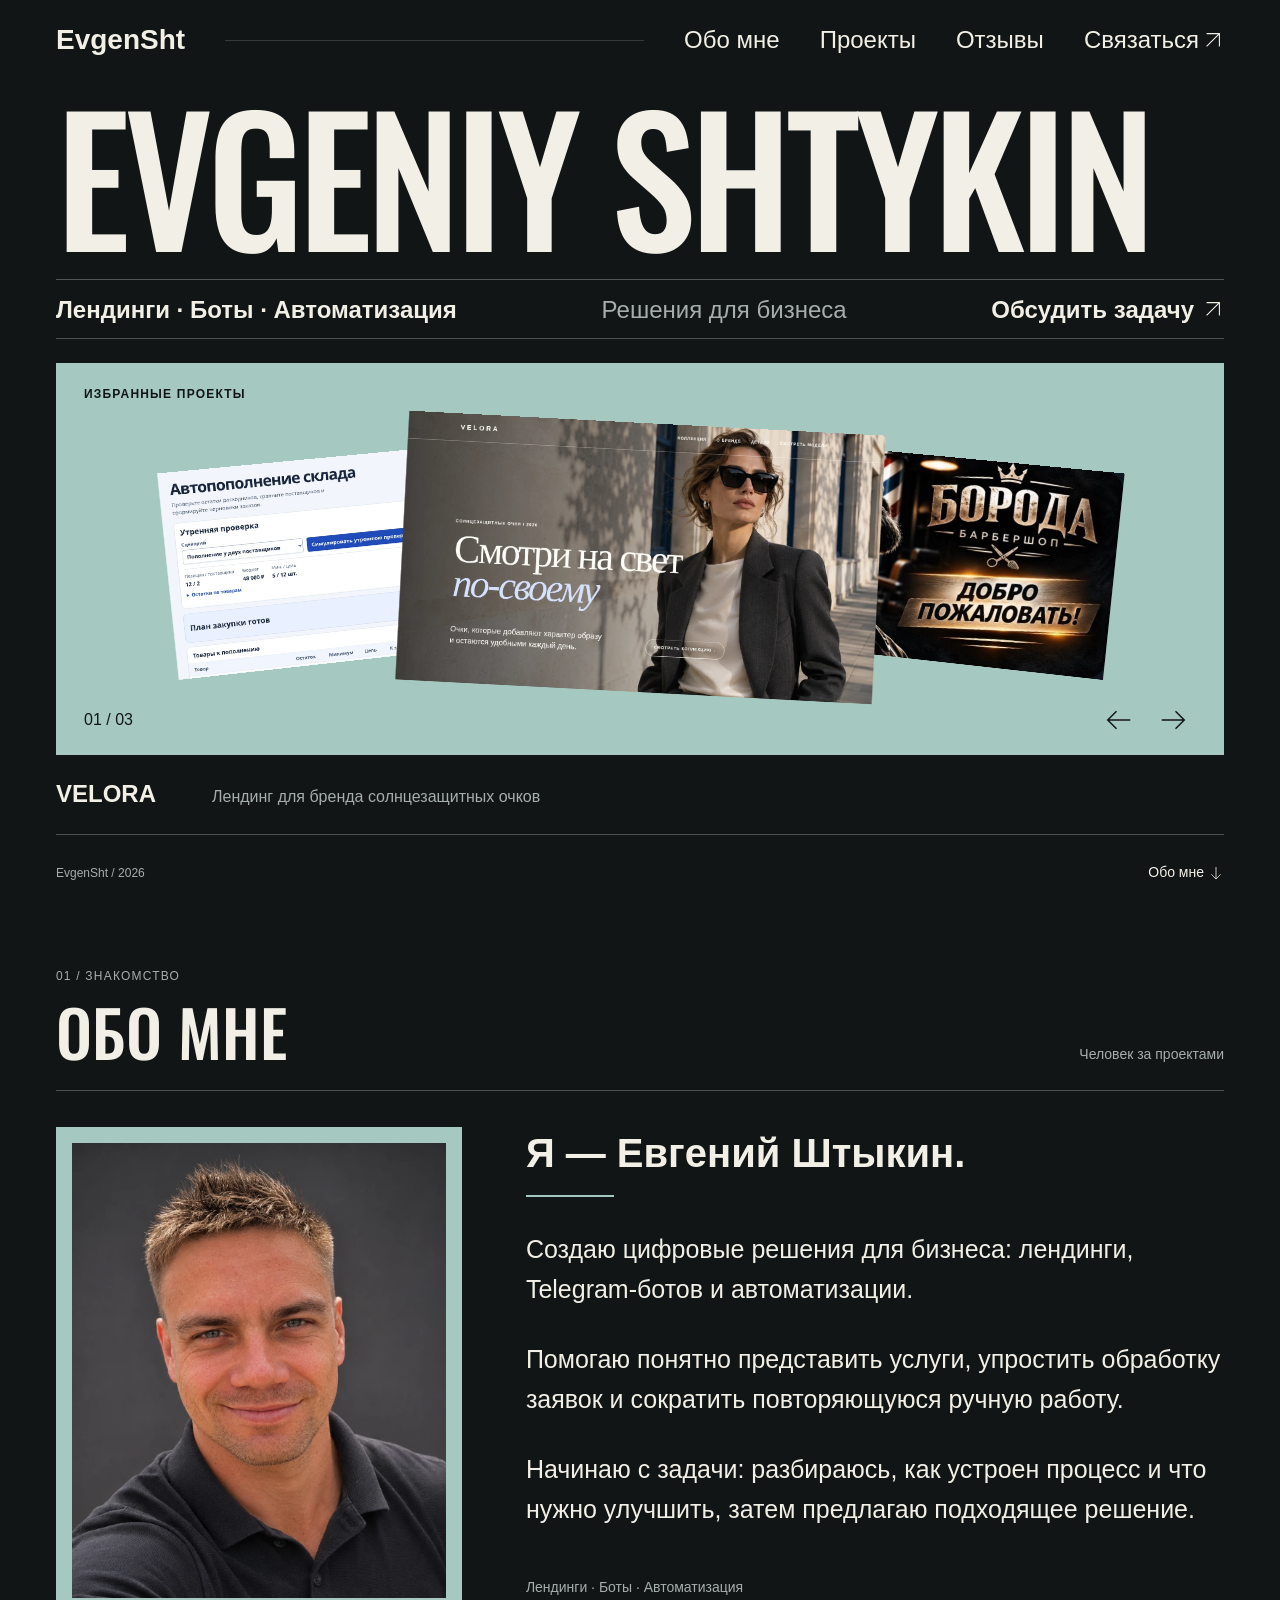
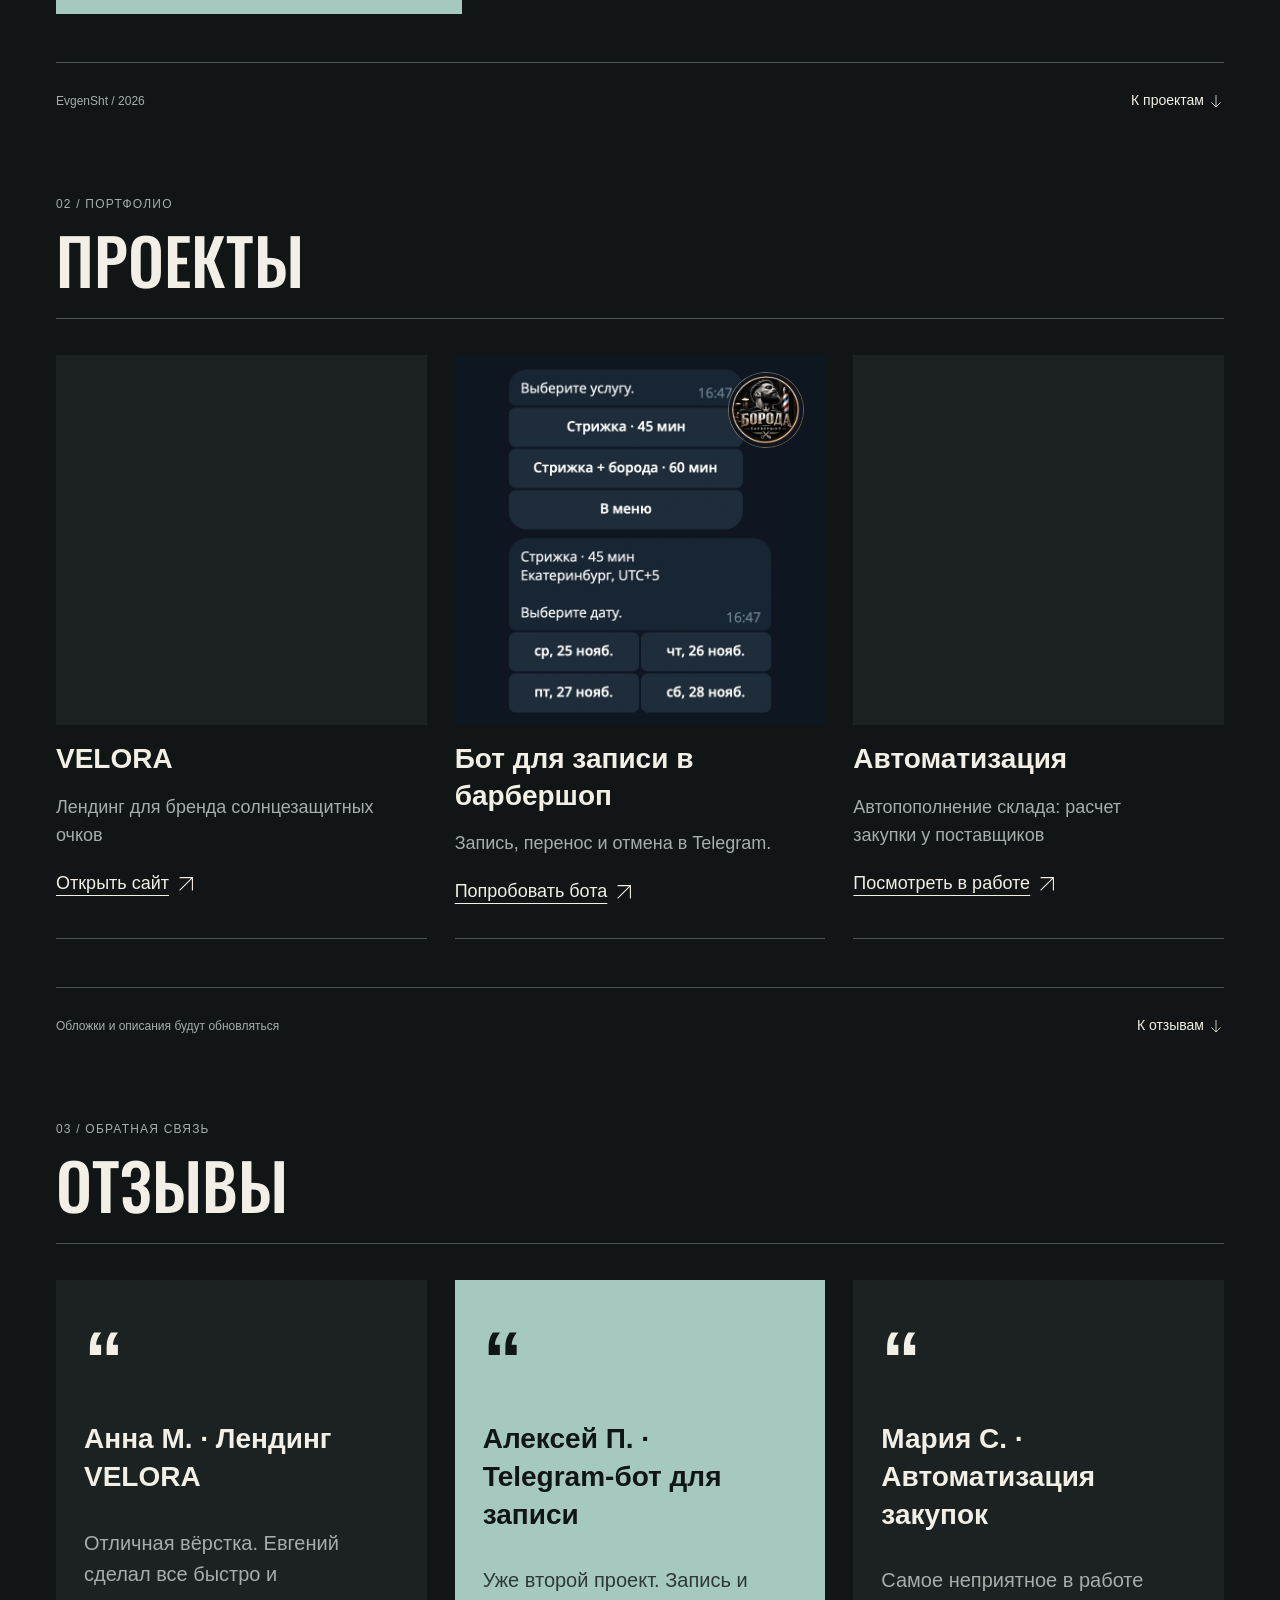
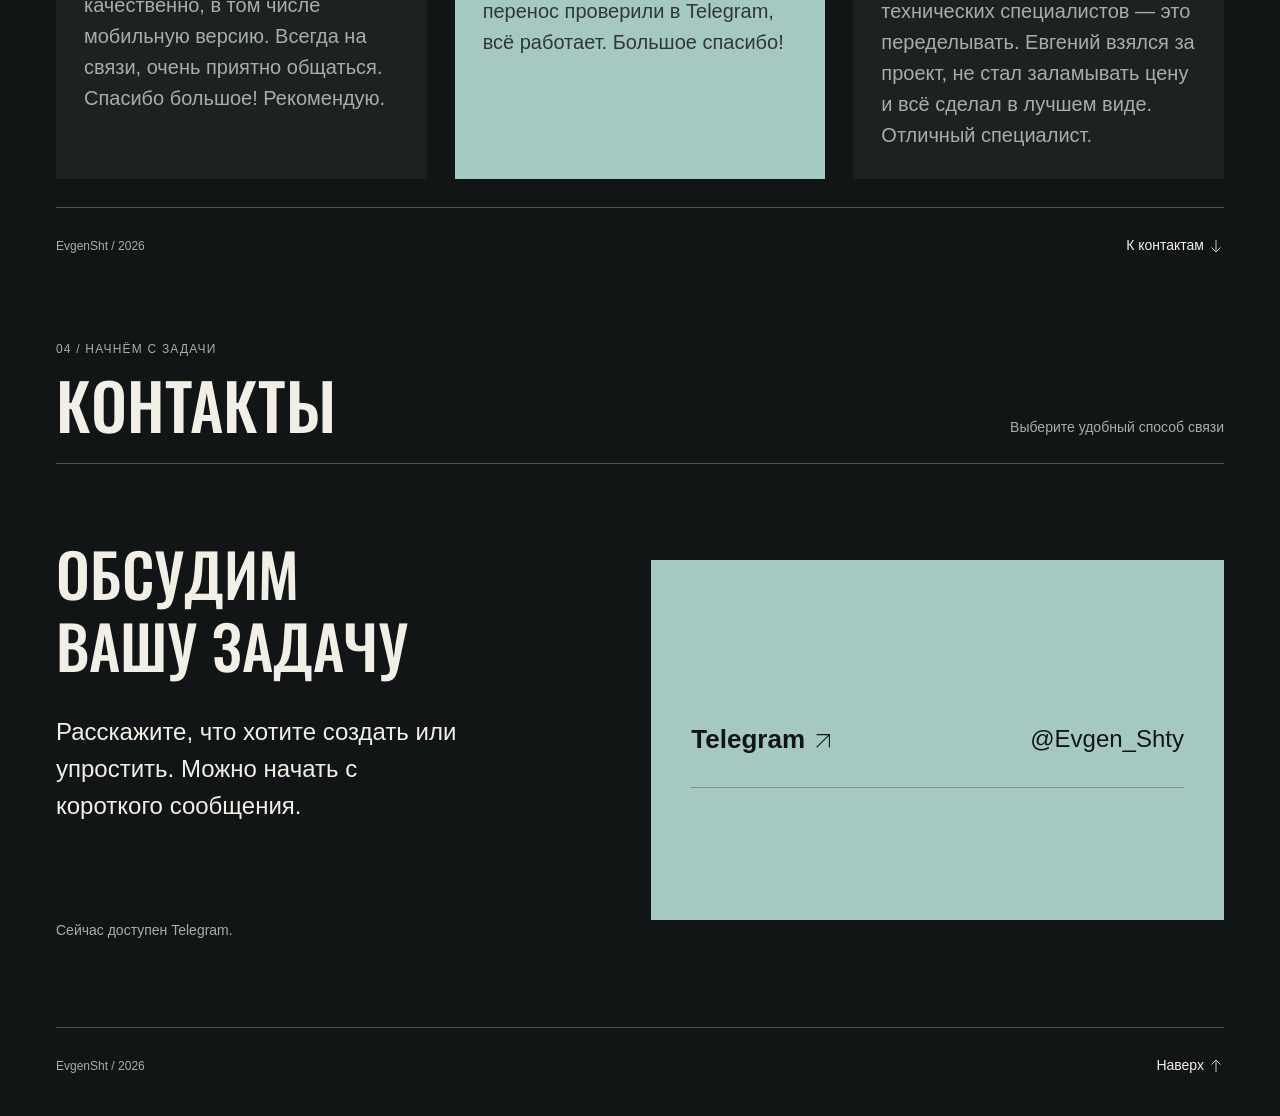
==== commit 7f363db5: "Publish the portfolio reviews Source commit: ac3e613a709717397f9327a8673c975c85ec8589" ====
--- a/index.html
+++ b/index.html
@@ -1 +1 @@
-<!DOCTYPE html><html lang="ru" class="rDlCRW_variable"><head><meta charSet="utf-8"/><meta name="viewport" content="width=device-width, initial-scale=1, viewport-fit=cover"/><link rel="preload" href="/_next/static/media/Oswald-s.p.36vnzydago666.ttf" as="font" crossorigin="" type="font/ttf"/><link rel="preload" as="image" href="/images/velora-gallery-cover.webp"/><link rel="stylesheet" href="/_next/static/chunks/2cljlbyjckfms.css" data-precedence="next"/><link rel="preload" as="script" fetchPriority="low" href="/_next/static/chunks/1pcw6gskne7pf.js"/><script src="/_next/static/chunks/0li7vzj18bfpo.js" async=""></script><script src="/_next/static/chunks/092r-mewpaf3q.js" async=""></script><script src="/_next/static/chunks/3hcg696yt7n09.js" async=""></script><script src="/_next/static/chunks/turbopack-2u1d16houkiyo.js" async=""></script><script src="/_next/static/chunks/3qfy96eoyh-ek.js" async=""></script><script src="/_next/static/chunks/3xzjikz17o7hc.js" async=""></script><meta name="theme-color" content="#111516"/><title>EvgenSht — лендинги, Telegram-боты и автоматизации</title><meta name="description" content="Евгений Штыкин. Создаю цифровые решения для бизнеса: лендинги, Telegram-ботов и автоматизации. Обсудим вашу задачу."/><meta name="robots" content="noindex, nofollow"/><link rel="icon" href="/icon.svg?icon.2manffey2lk8n.svg" sizes="any" type="image/svg+xml"/><meta name="next-size-adjust" content=""/><script src="/_next/static/chunks/0cz1d0mv5g_q7.js" noModule=""></script></head><body><div hidden=""><!--$--><!--/$--></div><a class="skip-link" href="#main-content">К основному содержимому</a><header class="site-header"><div class="header-inner container"><a class="brand" href="#home" translate="no">EvgenSht</a><div class="header-line" aria-hidden="true"></div><nav class="desktop-navigation" aria-label="Основная навигация"><a href="#about">Обо мне</a><a href="#projects">Проекты</a><a href="#reviews">Отзывы</a><a href="#contacts">Связаться <svg aria-hidden="true" focusable="false" viewBox="0 0 24 24" class="arrow"><path d="M5 19 19 5M5 5h14v14" fill="none" stroke="currentColor" stroke-width="1.2"></path></svg></a></nav><button type="button" class="menu-button" aria-haspopup="dialog" aria-controls="mobile-menu" aria-expanded="false">Меню <span aria-hidden="true">≡</span></button></div></header><dialog id="mobile-menu" class="mobile-menu" aria-labelledby="menu-title"><div class="menu-inner container"><div class="menu-top"><span class="brand" translate="no">EvgenSht</span><button type="button" class="menu-close">Закрыть <span aria-hidden="true">×</span></button></div><h2 id="menu-title" class="eyebrow">Навигация</h2><nav aria-label="Мобильная навигация"><a href="#home" aria-current="location">Главная<svg aria-hidden="true" focusable="false" viewBox="0 0 24 24" class="arrow"><path d="M5 19 19 5M5 5h14v14" fill="none" stroke="currentColor" stroke-width="1.2"></path></svg></a><a href="#about">Обо мне<svg aria-hidden="true" focusable="false" viewBox="0 0 24 24" class="arrow"><path d="M5 19 19 5M5 5h14v14" fill="none" stroke="currentColor" stroke-width="1.2"></path></svg></a><a href="#projects">Проекты<svg aria-hidden="true" focusable="false" viewBox="0 0 24 24" class="arrow"><path d="M5 19 19 5M5 5h14v14" fill="none" stroke="currentColor" stroke-width="1.2"></path></svg></a><a href="#reviews">Отзывы<svg aria-hidden="true" focusable="false" viewBox="0 0 24 24" class="arrow"><path d="M5 19 19 5M5 5h14v14" fill="none" stroke="currentColor" stroke-width="1.2"></path></svg></a><a href="#contacts">Контакты<svg aria-hidden="true" focusable="false" viewBox="0 0 24 24" class="arrow"><path d="M5 19 19 5M5 5h14v14" fill="none" stroke="currentColor" stroke-width="1.2"></path></svg></a></nav><a class="menu-cta" href="https://t.me/Evgen_Shty">Обсудить задачу<!-- --> <svg aria-hidden="true" focusable="false" viewBox="0 0 24 24" class="arrow"><path d="M5 19 19 5M5 5h14v14" fill="none" stroke="currentColor" stroke-width="1.2"></path></svg></a><p class="muted">Telegram<!-- --> · <!-- -->@Evgen_Shty</p></div></dialog><noscript><nav class="fallback-navigation container" aria-label="Навигация без JavaScript"><a href="#home">Главная</a><a href="#about">Обо мне</a><a href="#projects">Проекты</a><a href="#reviews">Отзывы</a><a href="#contacts">Контакты</a></nav></noscript><main id="main-content" tabindex="-1"><section id="home" class="home-section page-section container" aria-labelledby="home-title"><h1 id="home-title" class="hero-name" tabindex="-1" translate="no"><span>EVGENIY</span> <span>SHTYKIN</span></h1><div class="hero-strip"><p class="services"><span>Лендинги</span><span>Боты</span><span>Автоматизация</span></p><p class="positioning muted">Решения для бизнеса</p><a class="text-cta" href="https://t.me/Evgen_Shty">Обсудить задачу<!-- --> <svg aria-hidden="true" focusable="false" viewBox="0 0 24 24" class="arrow"><path d="M5 19 19 5M5 5h14v14" fill="none" stroke="currentColor" stroke-width="1.2"></path></svg></a></div><div class="gallery" aria-label="Избранные проекты"><div class="gallery-stage"><p class="gallery-label eyebrow">Избранные проекты</p><div class="gallery-stack"><div class="gallery-card" data-slot="active" data-project="velora"><img alt="" draggable="false" width="1440" height="810" decoding="async" data-nimg="1" style="color:transparent" src="/images/velora-gallery-cover.webp"/><a class="gallery-hit-area" href="/demo/velora/" target="_blank" rel="noopener noreferrer" aria-label="VELORA — открыть сайт в новой вкладке"></a></div><div class="gallery-card" data-slot="right" data-project="telegram-demo"><img alt="" draggable="false" loading="lazy" width="764" height="428" decoding="async" data-nimg="1" style="color:transparent" src="/images/boroda-gallery-cover.webp"/><button class="gallery-hit-area" type="button" tabindex="-1" aria-label="Выбрать проект: Бот для записи в барбершоп"></button></div><div class="gallery-card" data-slot="left" data-project="automation-demo"><img alt="" draggable="false" loading="lazy" width="1120" height="630" decoding="async" data-nimg="1" style="color:transparent" src="/images/stock-gallery-cover.webp"/><button class="gallery-hit-area" type="button" tabindex="-1" aria-label="Выбрать проект: Автоматизация"></button></div></div><div class="gallery-controls"><span class="gallery-count" aria-label="Проект 1 из 3">01<!-- --> / <!-- -->03</span><div class="gallery-arrows"><button type="button" aria-label="Предыдущий проект"><svg aria-hidden="true" focusable="false" viewBox="0 0 24 24" class="arrow"><path d="M21 12H3m7-7-7 7 7 7" fill="none" stroke="currentColor" stroke-width="1.2"></path></svg></button><button type="button" aria-label="Следующий проект"><svg aria-hidden="true" focusable="false" viewBox="0 0 24 24" class="arrow"><path d="M3 12h18m-7-7 7 7-7 7" fill="none" stroke="currentColor" stroke-width="1.2"></path></svg></button></div></div></div><div class="gallery-caption"><h2>VELORA</h2><p>Лендинг для бренда солнцезащитных очков</p></div><p role="status" aria-live="polite" aria-atomic="true" class="sr-only"></p></div><div class="section-footer"><p>EvgenSht / 2026</p><a href="#about">Обо мне<!-- --> <svg aria-hidden="true" focusable="false" viewBox="0 0 24 24" class="arrow"><path d="M12 3v18m-7-7 7 7 7-7" fill="none" stroke="currentColor" stroke-width="1.2"></path></svg></a></div></section><section id="about" class="page-section container" aria-labelledby="about-title"><div class="section-heading"><div><p class="eyebrow">01<!-- --> / <!-- -->Знакомство</p><h2 id="about-title" tabindex="-1">Обо мне</h2></div><p class="section-detail muted">Человек за проектами</p></div><div class="about-layout section-content"><div class="portrait-frame"><img alt="Евгений Штыкин" loading="lazy" width="1254" height="1254" decoding="async" data-nimg="1" class="portrait" style="color:transparent" src="/images/owner-portrait.webp"/></div><div class="about-copy"><h3>Я — Евгений Штыкин.</h3><div class="accent-line" aria-hidden="true"></div><p>Создаю цифровые решения для бизнеса: лендинги, Telegram-ботов и автоматизации.</p><p>Помогаю понятно представить услуги, упростить обработку заявок и сократить повторяющуюся ручную работу.</p><p>Начинаю с задачи: разбираюсь, как устроен процесс и что нужно улучшить, затем предлагаю подходящее решение.</p><p class="about-services muted">Лендинги · Боты · Автоматизация</p></div></div><div class="section-footer"><p>EvgenSht / 2026</p><a href="#projects">К проектам<!-- --> <svg aria-hidden="true" focusable="false" viewBox="0 0 24 24" class="arrow"><path d="M12 3v18m-7-7 7 7 7-7" fill="none" stroke="currentColor" stroke-width="1.2"></path></svg></a></div></section><section id="projects" class="page-section container" aria-labelledby="projects-title"><div class="section-heading"><div><p class="eyebrow">02<!-- --> / <!-- -->Портфолио</p><h2 id="projects-title" tabindex="-1">Проекты</h2></div></div><div class="projects-grid section-content"><article class="project-card"><div class="project-cover" data-project="velora"><picture><source media="(max-width: 767px)" srcSet="/images/velora-project-mobile.webp"/><img alt="Первый экран VELORA: заголовок и портрет в солнцезащитных очках" loading="lazy" width="1024" height="1024" decoding="async" data-nimg="1" style="color:transparent" src="/images/velora-project-cover.webp"/></picture></div><h3 translate="no">VELORA</h3><p class="project-summary muted">Лендинг для бренда солнцезащитных очков</p><a class="project-demo" href="/demo/velora/" target="_blank" rel="noopener noreferrer" aria-label="Открыть сайт VELORA в новой вкладке">Открыть сайт<!-- --> <svg aria-hidden="true" focusable="false" viewBox="0 0 24 24" class="arrow"><path d="M5 19 19 5M5 5h14v14" fill="none" stroke="currentColor" stroke-width="1.2"></path></svg></a></article><article class="project-card"><div class="project-cover" data-project="telegram-demo"><picture><img alt="Запись в Telegram: выбор услуги и даты в барбершопе «Борода»" loading="lazy" width="564" height="706" decoding="async" data-nimg="1" style="color:transparent" src="/images/boroda-project-cover.webp"/></picture><img alt="" loading="lazy" width="76" height="76" decoding="async" data-nimg="1" class="project-cover-avatar" style="color:transparent" src="/images/boroda-bot.webp"/></div><h3>Бот для записи в барбершоп</h3><p class="project-summary muted">Запись, перенос и отмена в Telegram.</p><a class="project-demo" href="https://t.me/BorodaBarberSh_bot" target="_blank" rel="noopener noreferrer" aria-label="Попробовать бота Бот для записи в барбершоп в новой вкладке">Попробовать бота<!-- --> <svg aria-hidden="true" focusable="false" viewBox="0 0 24 24" class="arrow"><path d="M5 19 19 5M5 5h14v14" fill="none" stroke="currentColor" stroke-width="1.2"></path></svg></a></article><article class="project-card"><div class="project-cover" data-project="automation-demo"><picture><source media="(max-width: 767px)" srcSet="/images/stock-mobile-cover.webp"/><img alt="Экран автопополнения склада с готовым планом закупки" loading="lazy" width="824" height="824" decoding="async" data-nimg="1" style="color:transparent" src="/images/stock-project-cover.webp"/></picture></div><h3>Автоматизация</h3><p class="project-summary muted">Автопополнение склада: расчет закупки у поставщиков</p><a class="project-demo" href="/demo/stock-replenishment/" target="_blank" rel="noopener noreferrer" aria-label="Посмотреть в работе Автоматизация в новой вкладке">Посмотреть в работе<!-- --> <svg aria-hidden="true" focusable="false" viewBox="0 0 24 24" class="arrow"><path d="M5 19 19 5M5 5h14v14" fill="none" stroke="currentColor" stroke-width="1.2"></path></svg></a></article></div><div class="section-footer"><p>Обложки и описания будут обновляться</p><a href="#reviews">К отзывам<!-- --> <svg aria-hidden="true" focusable="false" viewBox="0 0 24 24" class="arrow"><path d="M12 3v18m-7-7 7 7 7-7" fill="none" stroke="currentColor" stroke-width="1.2"></path></svg></a></div></section><section id="reviews" class="page-section container" aria-labelledby="reviews-title"><div class="section-heading"><div><p class="eyebrow">03<!-- --> / <!-- -->Обратная связь</p><h2 id="reviews-title" tabindex="-1">Отзывы</h2></div><p class="section-detail muted">Демонстрация оформления</p></div><p class="reviews-intro muted">Пока здесь примеры оформления. Реальные отзывы появятся после первых проектов.</p><div class="reviews-grid section-content"><article class="review-card"><p class="eyebrow">Демо / место для отзыва</p><span class="quote-mark" aria-hidden="true">“</span><h3>О создании лендинга</h3><p class="review-text">Здесь будет текст отзыва о совместной работе.</p><p class="review-author">Имя и проект — после согласования</p></article><article class="review-card review-accent"><p class="eyebrow">Демо / место для отзыва</p><span class="quote-mark" aria-hidden="true">“</span><h3>О разработке Telegram-бота</h3><p class="review-text">Здесь будет текст отзыва о совместной работе.</p><p class="review-author">Имя и проект — после согласования</p></article><article class="review-card"><p class="eyebrow">Демо / место для отзыва</p><span class="quote-mark" aria-hidden="true">“</span><h3>Об автоматизации процессов</h3><p class="review-text">Здесь будет текст отзыва о совместной работе.</p><p class="review-author">Имя и проект — после согласования</p></article></div><p class="reviews-disclaimer muted">Демонстрационные карточки не являются отзывами клиентов.</p><div class="section-footer"><p>EvgenSht / 2026</p><a href="#contacts">К контактам<!-- --> <svg aria-hidden="true" focusable="false" viewBox="0 0 24 24" class="arrow"><path d="M12 3v18m-7-7 7 7 7-7" fill="none" stroke="currentColor" stroke-width="1.2"></path></svg></a></div></section><section id="contacts" class="page-section container contacts-section" aria-labelledby="contacts-title"><div class="section-heading"><div><p class="eyebrow">04<!-- --> / <!-- -->Начнём с задачи</p><h2 id="contacts-title" tabindex="-1">Контакты</h2></div><p class="section-detail muted">Выберите удобный способ связи</p></div><div class="contacts-layout section-content"><div class="contact-intro"><h3>Обсудим вашу задачу</h3><p>Расскажите, что хотите создать или упростить. Можно начать с короткого сообщения.</p><p class="contact-note muted">Сейчас доступен Telegram.</p></div><address class="contact-panel"><a href="https://t.me/Evgen_Shty" class="contact-link"><span>Telegram<!-- --> <svg aria-hidden="true" focusable="false" viewBox="0 0 24 24" class="arrow"><path d="M5 19 19 5M5 5h14v14" fill="none" stroke="currentColor" stroke-width="1.2"></path></svg></span><span>@Evgen_Shty</span></a></address></div><div class="section-footer"><p>EvgenSht / 2026</p><a href="#home">Наверх<!-- --> <svg aria-hidden="true" focusable="false" viewBox="0 0 24 24" class="arrow"><path d="M12 21V3m-7 7 7-7 7 7" fill="none" stroke="currentColor" stroke-width="1.2"></path></svg></a></div></section></main><!--$--><!--/$--><script id="_R_">(globalThis["TURBOPACK"] || (globalThis["TURBOPACK"] = [])).push({"otherChunks":["static/chunks/1pcw6gskne7pf.js","static/chunks/0li7vzj18bfpo.js","static/chunks/092r-mewpaf3q.js","static/chunks/3hcg696yt7n09.js"],"runtimeModuleIds":[94553]});</script><script src="/_next/static/chunks/1pcw6gskne7pf.js" async=""></script><script>(self.__next_f=self.__next_f||[]).push([0])</script><script>self.__next_f.push([1,"1:\"$Sreact.fragment\"\n2:\"/_next/static/chunks/3qfy96eoyh-ek.js\"\n3:I[39756,[\"$2\"],\"default\"]\n4:I[37457,[\"$2\"],\"default\"]\n6:\"/_next/static/chunks/3xzjikz17o7hc.js\"\n7:I[36852,[\"$2\",\"$6\"],\"SiteHeader\"]\n8:I[23327,[\"$2\",\"$6\"],\"ProjectGallery\"]\n10:\"ViewportBoundary\"\n11:I[97367,[\"$2\"],\"$10\"]\n13:\"MetadataBoundary\"\n14:I[97367,[\"$2\"],\"$13\"]\n15:\"$Sreact.suspense\"\n17:I[68027,[\"$2\"],\"default\",1]\n:HL[\"/_next/static/chunks/2cljlbyjckfms.css\",\"style\"]\n:HL[\"/_next/static/media/Oswald-s.p.36vnzydago666.ttf\",\"font\",{\"crossOrigin\":\"\",\"type\":\"font/ttf\"}]\n5:[[\"children\",{\"s\":\"__PAGE__\",\"h\":512,\"d\":{\"r\":[\"$\",\"$1\",\"c\",{\"children\":[[[\"$\",\"$L7\",null,{}],[\"$\",\"main\",null,{\"id\":\"main-content\",\"tabIndex\":-1,\"children\":[[\"$\",\"section\",null,{\"id\":\"home\",\"className\":\"home-section page-section container\",\"aria-labelledby\":\"home-title\",\"children\":[[\"$\",\"h1\",null,{\"id\":\"home-title\",\"className\":\"hero-name\",\"tabIndex\":-1,\"translate\":\"no\",\"children\":[[\"$\",\"span\",null,{\"children\":\"EVGENIY\"}],\" \",[\"$\",\"span\",null,{\"children\":\"SHTYKIN\"}]]}],[\"$\",\"div\",null,{\"className\":\"hero-strip\",\"children\":[[\"$\",\"p\",null,{\"className\":\"services\",\"children\":[[\"$\",\"span\",\"Лендинги\",{\"children\":\"Лендинги\"}],[\"$\",\"span\",\"Боты\",{\"children\":\"Боты\"}],[\"$\",\"span\",\"Автоматизация\",{\"children\":\"Автоматизация\"}]]}],[\"$\",\"p\",null,{\"className\":\"positioning muted\",\"children\":\"Решения для бизнеса\"}],[\"$\",\"a\",null,{\"className\":\"text-cta\",\"href\":\"https://t.me/Evgen_Shty\",\"children\":[\"Обсудить задачу\",\" \",[\"$\",\"svg\",null,{\"aria-hidden\":\"true\",\"focusable\":\"false\",\"viewBox\":\"0 0 24 24\",\"className\":\"arrow\",\"children\":[\"$\",\"path\",null,{\"d\":\"M5 19 19 5M5 5h14v14\",\"fill\":\"none\",\"stroke\":\"currentColor\",\"strokeWidth\":\"1.2\"}]}]]}]]}],[\"$\",\"$L8\",null,{\"items\":[{\"id\":\"velora\",\"title\":\"VELORA\",\"status\":\"demo\",\"order\":1,\"featured\":true,\"summary\":\"Лендинг для бренда солнцезащитных очков\",\"showStatus\":false,\"image\":{\"src\":\"/images/velora-gallery-cover.webp\",\"alt\":\"Первый экран VELORA: заголовок и портрет в солнцезащитных очках\",\"width\":1440,\"height\":810},\"catalogImage\":{\"src\":\"/images/velora-project-cover.webp\",\"mobileSrc\":\"/images/velora-project-mobile.webp\",\"alt\":\"Первый экран VELORA: заголовок и портрет в солнцезащитных очках\",\"width\":1024,\"height\":1024},\"technologies\":[],\"demoUrl\":\"/demo/velora/\"},{\"id\":\"telegram-demo\",\"title\":\"Бот для записи в барбершоп\",\"status\":\"demo\",\"order\":2,\"featured\":true,\"summary\":\"Запись, перенос и отмена в Telegram.\",\"showStatus\":false,\"image\":{\"src\":\"/images/boroda-gallery-cover.webp\",\"alt\":\"Приветственный баннер барбершопа «Борода» в Telegram\",\"width\":764,\"height\":428},\"catalogImage\":{\"src\":\"/images/boroda-project-cover.webp\",\"alt\":\"Запись в Telegram: выбор услуги и даты в барбершопе «Борода»\",\"width\":564,\"height\":706,\"avatarSrc\":\"/images/boroda-bot.webp\"},\"technologies\":[],\"demoUrl\":\"https://t.me/BorodaBarberSh_bot\",\"demoLabel\":\"Попробовать бота\"},{\"id\":\"automation-demo\",\"title\":\"Автоматизация\",\"status\":\"demo\",\"order\":3,\"featured\":true,\"summary\":\"Автопополнение склада: расчет закупки у поставщиков\",\"showStatus\":false,\"image\":{\"src\":\"/images/stock-gallery-cover.webp\",\"alt\":\"Демо автопополнения склада с итогом расчёта закупки\",\"width\":1120,\"height\":630},\"catalogImage\":{\"src\":\"/images/stock-project-cover.webp\",\"mobileSrc\":\"/images/stock-mobile-cover.webp\",\"alt\":\"Экран автопополнения склада с готовым планом закупки\",\"width\":824,\"height\":824},\"technologies\":[],\"demoUrl\":\"/demo/stock-replenishment/\",\"demoLabel\":\"Посмотреть в работе\"}]}],\"$L9\"]}],\"$La\",\"$Lb\",\"$Lc\",\"$Ld\"]}]],[\"$Le\"],\"$Lf\"]}],\"p\":false,\"v\":null}}]]\n0:{\"P\":null,\"c\":[\"\",\"\"],\"q\":\"\",\"i\":false,\"t\":{\"t\":{\"s\":\"\",\"h\":528,\"d\":{\"r\":[\"$\",\"$1\",\"c\",{\"children\":[[[\"$\",\"link\",\"0\",{\"rel\":\"stylesheet\",\"href\":\"/_next/static/chunks/2cljlbyjckfms.css\",\"precedence\":\"next\",\"crossOrigin\":\"$undefined\",\"nonce\":\"$undefined\"}],[\"$\",\"script\",\"script-0\",{\"src\":\"/_next/static/chunks/3qfy96eoyh-ek.js\",\"async\":true,\"nonce\":\"$undefined\"}]],[\"$\",\"html\",null,{\"lang\":\"ru\",\"className\":\"rDlCRW_variable\",\"children\":[\"$\",\"body\",null,{\"children\":[[\"$\",\"a\",null,{\"className\":\"skip-link\",\"href\":\"#main-content\",\"children\":\"К основному содержимому\"}],[\"$\",\"$L3\",null,{\"parallelRouterKey\":\"children\",\"error\":\"$undefined\",\"errorStyles\":\"$undefined\",\"errorScripts\":\"$undefined\",\"template\":[\"$\",\"$L4\",null,{}],\"templateStyles\":\"$undefined\",\"templateScripts\":\"$undefined\",\"notFound\":[[[\"$\",\"title\",null,{\"children\":\"404: This page could not be found.\"}],[\"$\",\"div\",null,{\"style\":{\"fontFamily\":\"system-ui,\\\"Segoe UI\\\",Roboto,Helvetica,Arial,sans-serif,\\\"Apple Color Emoji\\\",\\\"Segoe UI Emoji\\\"\",\"height\":\"100vh\",\"textAlign\":\"center\",\"display\":\"flex\",\"flexDirection\":\"column\",\"alignItems\":\"center\",\"justifyContent\":\"center\"},\"children\":[\"$\",\"div\",null,{\"children\":[[\"$\",\"style\",null,{\"dangerouslySetInnerHTML\":{\"__html\":\"body{color:#000;background:#fff;margin:0}.next-error-h1{border-right:1px solid rgba(0,0,0,.3)}@media (prefers-color-scheme:dark){body{color:#fff;background:#000}.next-error-h1{border-right:1px solid rgba(255,255,255,.3)}}\"}}],[\"$\",\"h1\",null,{\"className\":\"next-error-h1\",\"style\":{\"display\":\"inline-block\",\"margin\":\"0 20px 0 0\",\"padding\":\"0 23px 0 0\",\"fontSize\":24,\"fontWeight\":500,\"verticalAlign\":\"top\",\"lineHeight\":\"49px\"},\"children\":404}],[\"$\",\"div\",null,{\"style\":{\"display\":\"inline-block\"},\"children\":[\"$\",\"h2\",null,{\"style\":{\"fontSize\":14,\"fontWeight\":400,\"lineHeight\":\"49px\",\"margin\":0},\"children\":\"This page could not be found.\"}]}]]}]}]],[]],\"forbidden\":\"$undefined\",\"unauthorized\":\"$undefined\"}]]}]}]]}],\"p\":false,\"v\":null},\"c\":\"$Q5\"},\"h\":{\"r\":[\"$\",\"$1\",\"h\",{\"children\":[null,[\"$\",\"$L11\",null,{\"children\":\"$L12\"}],[\"$\",\"$L14\",null,{\"children\":[[\"$\",\"div\",null,{\"hidden\":true,\"children\":[\"$\",\"$15\",null,{\"name\":\"Next.Metadata\",\"children\":\"$L16\"}]}],null]}],[\"$\",\"meta\",null,{\"name\":\"next-size-adjust\",\"content\":\"\"}]]}],\"p\":false,\"v\":null}},\"m\":\"$undefined\",\"G\":[\"$17\",[[\"$\",\"link\",\"0\",{\"rel\":\"stylesheet\",\"href\":\"/_next/static/chunks/2cljlbyjckfms.css\",\"precedence\":\"next\",\"crossOrigin\":\"$undefined\",\"nonce\":\"$undefined\"}]]],\"S\":true,\"r\":\"$undefined\",\"s\":\"$undefined\",\"a\":\"$undefined\",\"l\":\"$undefined\",\"p\":\"$undefined\",\"d\":\"$undefined\",\"b\":\"DsPpRUcjn2pajTJYIiQ3i\"}\n18:I[5500,[\"$2\",\"$6\"],\"Image\"]\n1c:I[97367,[\"$2\"],\"OutletBoundary\"]\n9:[\"$\",\"div\",null,{\"className\":\"section-footer\",\"children\":[[\"$\",\"p\",null,{\"children\":\"EvgenSht / 2026\"}],[\"$\",\"a\",null,{\"href\":\"#about\",\"children\":[\"Обо мне\",\" \",[\"$\",\"svg\",null,{\"aria-hidden\":\"true\",\"focusable\":\"false\",\"viewBox\":\"0 0 24 24\",\"className\":\"arrow\",\"children\":[\"$\",\"path\",null,{\"d\":\"M12 3v18m-7-7 7 7 7-7\",\"fill\":\"none\",\"stroke\":\"currentColor\",\"strokeWidth\":\"1.2\"}]}]]}]]}]\na:[\"$\",\"section\",null,{\"id\":\"about\",\"className\":\"page-section container\",\"aria-labelledby\":\"about-title\",\"children\":[[\"$\",\"div\",null,{\"className\":\"section-heading\",\"children\":[[\"$\",\"div\",null,{\"children\":[[\"$\",\"p\",null,{\"className\":\"eyebrow\",\"children\":[\"01\",\" / \",\"Знакомство\"]}],[\"$\",\"h2\",null,{\"id\":\"about-title\",\"tabIndex\":-1,\"children\":\"Обо мне\"}]]}],[\"$\",\"p\",null,{\"className\":\"section-detail muted\",\"children\":\"Человек за проектами\"}]]}],[\"$\",\"div\",null,{\"className\":\"about-layout section-content\",\"children\":[[\"$\",\"div\",null,{\"className\":\"portrait-frame\",\"children\":[\"$\",\"$L18\",null,{\"src\":\"/images/owner-portrait.webp\",\"alt\":\"Евгений Штыкин\",\"width\":1254,\"height\":1254,\"sizes\":\"(max-width: 767px) 90vw, 36vw\",\"className\":\"portrait\"}]}],[\"$\",\"div\",null,{\"className\":\"about-copy\",\"children\":[[\"$\",\"h3\",null,{\"children\":\"Я — Евгений Штыкин.\"}],[\"$\",\"div\",null,{\"className\":\"accent-line\",\"aria-hidden\":\"true\"}],[[\"$\",\"p\",\"Создаю цифровые решения для бизнеса: лендинги, Telegram-ботов и автоматизации.\",{\"children\":\"Создаю цифровые решения для бизнеса: лендинги, Telegram-ботов и автоматизации.\"}],[\"$\",\"p\",\"Помогаю понятно представить услуги, упростить обработку заявок и сократить повторяющуюся ручную работу.\",{\"children\":\"Помогаю понятно представить услуги, упростить обработку заявок и сократить повторяющуюся ручную работу.\"}],[\"$\",\"p\",\"Начинаю с задачи: разбираюсь, как устроен процесс и что нужно улучшить, затем предлагаю подходящее решение.\",{\"children\":\"Начинаю с задачи: разбираюсь, как устроен процесс и что нужно улучшить, затем предлагаю подходящее решение.\"}]],[\"$\",\"p\",null,{\"className\":\"about-services muted\",\"children\":\"Лендинги · Боты · Автоматизация\"}]]}]]}],[\"$\",\"div\",null,{\"className\":\"section-footer\",\"children\":[[\"$\",\"p\",null,{\"children\":\"EvgenSht / 2026\"}],[\"$\",\"a\",null,{\"href\":\"#projects\",\"children\":[\"К проектам\",\" \",[\"$\",\"svg\",null,{\"aria-hidden\":\"true\",\"focusable\":\"false\",\"viewBox\":\"0 0 24 24\",\"className\":\"arrow\",\"children\":[\"$\",\"path\",null,{\"d\":\"M12 3v18m-7-7 7 7 7-7\",\"fill\":\"none\",\"stroke\":\"currentColor\",\"strokeWidth\":\"1.2\"}]}]]}]]}]]}]\n19:[[\"$\",\"source\",null,{\"media\":\"(max-width: 767px)\",\"srcSet\":\"/images/velora-project-mobile.webp\"}],[\"$\",\"$L18\",null,{\"src\":\"/images/velora-project-cover.webp\",\"alt\":\"Первый экран VELORA: заголовок и портрет в солнцезащитных очках\",\"width\":1024,\"height\":1024,\"sizes\":\"(max-width: 767px) 90vw, (max-width: 1023px) 45vw, 30vw\"}]]\n1a:[\"$undefined\",[\"$\",\"$L18\",null,{\"src\":\"/images/boroda-project-cover.webp\",\"alt\":\"Запись в Telegram: выбор услуги и даты в барбершопе «Борода»\",\"width\":564,\"height\":706,\"sizes\":\"(max-width: 767px) 90vw, (max-width: 1023px) 45vw, 30vw\"}]]\n1b:[[\"$\",\"source\",null,{\"media\":\"(max-width: 767px)\",\"srcSet\":\"/images/stock-mobile-cover.webp\"}],[\"$\",\"$L18\",null,{\"src\":\"/images/stock-project-cover.webp\",\"alt\":\"Экран автопополнения склада с готовым планом закупки\",\"width\":824,\"height\":824,\"sizes\":\"(max-width: 767px) 90vw, (max-width: 1023px) 45vw, 30vw\"}]]\nb:[\"$\",\"section\",null,{\"id\":\"projects\",\"className\":\"page-section container\",\"aria-labelledby\":\"projects-title\",\"children\":[[\"$\",\"div\",null,{\"className\":\"section-heading\",\"children\":[[\"$\",\"div\",null,{\"children\":[[\"$\",\"p\",null,{\"className\":\"eyebrow\",\"children\":[\"02\",\" / \",\"Портфолио\"]}],[\"$\",\"h2\",null,{\"id\":\"projects-title\",\"tabIndex\":-1,\"children\":\"Проекты\"}]]}],\"$undefined\"]}],[\"$\",\"div\",null,{\"className\":\"projects-grid section-content\",\"children\":[[\"$\",\"article\",\"velora\",{\"className\":\"project-card\",\"children\":[[\"$\",\"div\",null,{\"className\":\"project-cover\",\"data-project\":\"velora\",\"children\":[[\"$\",\"picture\",null,{\"children\":\"$19\"}],\"$undefined\"]}],[\"$\",\"h3\",null,{\"translate\":\"no\",\"children\":\"VELORA\"}],false,[\"$\",\"p\",null,{\"className\":\"project-summary muted\",\"children\":\"Лендинг для бренда солнцезащитных очков\"}],false,[\"$\",\"a\",null,{\"className\":\"project-demo\",\"href\":\"/demo/velora/\",\"target\":\"_blank\",\"rel\":\"noopener noreferrer\",\"aria-label\":\"Открыть сайт VELORA в новой вкладке\",\"children\":[\"Открыть сайт\",\" \",[\"$\",\"svg\",null,{\"aria-hidden\":\"true\",\"focusable\":\"false\",\"viewBox\":\"0 0 24 24\",\"className\":\"arrow\",\"children\":[\"$\",\"path\",null,{\"d\":\"M5 19 19 5M5 5h14v14\",\"fill\":\"none\",\"stroke\":\"currentColor\",\"strokeWidth\":\"1.2\"}]}]]}]]}],[\"$\",\"article\",\"telegram-demo\",{\"className\":\"project-card\",\"children\":[[\"$\",\"div\",null,{\"className\":\"project-cover\",\"data-project\":\"telegram-demo\",\"children\":[[\"$\",\"picture\",null,{\"children\":\"$1a\"}],[\"$\",\"$L18\",null,{\"className\":\"project-cover-avatar\",\"src\":\"/images/boroda-bot.webp\",\"alt\":\"\",\"width\":76,\"height\":76}]]}],[\"$\",\"h3\",null,{\"translate\":\"$undefined\",\"children\":\"Бот для записи в барбершоп\"}],false,[\"$\",\"p\",null,{\"className\":\"project-summary muted\",\"children\":\"Запись, перенос и отмена в Telegram.\"}],false,[\"$\",\"a\",null,{\"className\":\"project-demo\",\"href\":\"https://t.me/BorodaBarberSh_bot\",\"target\":\"_blank\",\"rel\":\"noopener noreferrer\",\"aria-label\":\"Попробовать бота Бот для записи в барбершоп в новой вкладке\",\"children\":[\"Попробовать бота\",\" \",[\"$\",\"svg\",null,{\"aria-hidden\":\"true\",\"focusable\":\"false\",\"viewBox\":\"0 0 24 24\",\"className\":\"arrow\",\"children\":[\"$\",\"path\",null,{\"d\":\"M5 19 19 5M5 5h14v14\",\"fill\":\"none\",\"stroke\":\"currentColor\",\"strokeWidth\":\"1.2\"}]}]]}]]}],[\"$\",\"article\",\"automation-demo\",{\"className\":\"project-card\",\"children\":[[\"$\",\"div\",null,{\"className\":\"project-cover\",\"data-project\":\"automation-demo\",\"children\":[[\"$\",\"picture\",null,{\"children\":\"$1b\"}],\"$undefined\"]}],[\"$\",\"h3\",null,{\"translate\":\"$undefined\",\"children\":\"Автоматизация\"}],false,[\"$\",\"p\",null,{\"className\":\"project-summary muted\",\"children\":\"Автопополнение склада: расчет закупки у поставщиков\"}],false,[\"$\",\"a\",null,{\"className\":\"project-demo\",\"href\":\"/demo/stock-replenishment/\",\"target\":\"_blank\",\"rel\":\"noopener noreferrer\",\"aria-label\":\"Посмотреть в работе Автоматизация в новой вкладке\",\"children\":[\"Посмотреть в работе\",\" \",[\"$\",\"svg\",null,{\"aria-hidden\":\"true\",\"focusable\":\"false\",\"viewBox\":\"0 0 24 24\",\"className\":\"arrow\",\"children\":[\"$\",\"path\",null,{\"d\":\"M5 19 19 5M5 5h14v14\",\"fill\":\"none\",\"stroke\":\"currentColor\",\"strokeWidth\":\"1.2\"}]}]]}]]}]]}],[\"$\",\"div\",null,{\"className\":\"section-footer\",\"children\":[[\"$\",\"p\",null,{\"children\":\"Обложки и описания будут обновляться\"}],[\"$\",\"a\",null,{\"href\":\"#reviews\",\"children\":[\"К отзывам\",\" \",[\"$\",\"svg\",null,{\"aria-hidden\":\"true\",\"focusable\":\"false\",\"viewBox\":\"0 0 24 24\",\"className\":\"arrow\",\"children\":[\"$\",\"path\",null,{\"d\":\"M12 3v18m-7-7 7 7 7-7\",\"fill\":\"none\",\"stroke\":\"currentColor\",\"strokeWidth\":\"1.2\"}]}]]}]]}]]}]\nc:[\"$\",\"section\",null,{\"id\":\"reviews\",\"className\":\"page-section container\",\"aria-labelledby\":\"reviews-title\",\"children\":[[\"$\",\"div\",null,{\"className\":\"section-heading\",\"children\":[[\"$\",\"div\",null,{\"children\":[[\"$\",\"p\",null,{\"className\":\"eyebrow\",\"children\":[\"03\",\" / \",\"Обратная связь\"]}],[\"$\",\"h2\",null,{\"id\":\"reviews-title\",\"tabIndex\":-1,\"children\":\"Отзывы\"}]]}],[\"$\",\"p\",null,{\"className\":\"section-detail muted\",\"children\":\"Демонстрация оформления\"}]]}],[\"$\",\"p\",null,{\"className\":\"reviews-intro muted\",\"children\":\"Пока здесь примеры оформления. Реальные отзывы появятся после первых проектов.\"}],[\"$\",\"div\",null,{\"className\":\"reviews-grid section-content\",\"children\":[[\"$\",\"article\",\"landing\",{\"className\":\"review-card\",\"children\":[[\"$\",\"p\",null,{\"className\":\"eyebrow\",\"children\":\"Демо / место для отзыва\"}],[\"$\",\"span\",null,{\"className\":\"quote-mark\",\"aria-hidden\":\"true\",\"children\":\"“\"}],[\"$\",\"h3\",null,{\"children\":\"О создании лендинга\"}],[\"$\",\"p\",null,{\"className\":\"review-text\",\"children\":\"Здесь будет текст отзыва о совместной работе.\"}],[\"$\",\"p\",null,{\"className\":\"review-author\",\"children\":\"Имя и проект — после согласования\"}]]}],[\"$\",\"article\",\"bot\",{\"className\":\"review-card review-accent\",\"children\":[[\"$\",\"p\",null,{\"className\":\"eyebrow\",\"children\":\"Демо / место для отзыва\"}],[\"$\",\"span\",null,{\"className\":\"quote-mark\",\"aria-hidden\":\"true\",\"children\":\"“\"}],[\"$\",\"h3\",null,{\"children\":\"О разработке Telegram-бота\"}],[\"$\",\"p\",null,{\"className\":\"review-text\",\"children\":\"Здесь будет текст отзыва о совместной работе.\"}],[\"$\",\"p\",null,{\"className\":\"review-author\",\"children\":\"Имя и проект — после согласования\"}]]}],[\"$\",\"article\",\"automation\",{\"className\":\"review-card\",\"children\":[[\"$\",\"p\",null,{\"className\":\"eyebrow\",\"children\":\"Демо / место для отзыва\"}],[\"$\",\"span\",null,{\"className\":\"quote-mark\",\"aria-hidden\":\"true\",\"children\":\"“\"}],[\"$\",\"h3\",null,{\"children\":\"Об автоматизации процессов\"}],[\"$\",\"p\",null,{\"className\":\"review-text\",\"children\":\"Здесь будет текст отзыва о совместной работе.\"}],[\"$\",\"p\",null,{\"className\":\"review-author\",\"children\":\"Имя и проект — после согласования\"}]]}]]}],[\"$\",\"p\",null,{\"className\":\"reviews-disclaimer muted\",\"children\":\"Демонстрационные карточки не являются отзывами клиентов.\"}],[\"$\",\"div\",null,{\"className\":\"section-footer\",\"children\":[[\"$\",\"p\",null,{\"children\":\"EvgenSht / 2026\"}],[\"$\",\"a\",null,{\"href\":\"#contacts\",\"children\":[\"К контактам\",\" \",[\"$\",\"svg\",null,{\"aria-hidden\":\"true\",\"focusable\":\"false\",\"viewBox\":\"0 0 24 24\",\"className\":\"arrow\",\"children\":[\"$\",\"path\",null,{\"d\":\"M12 3v18m-7-7 7 7 7-7\",\"fill\":\"none\",\"stroke\":\"currentColor\",\"strokeWidth\":\"1.2\"}]}]]}]]}]]}]\nd:[\"$\",\"section\",null,{\"id\":\"contacts\",\"className\":\"page-section container contacts-section\",\"aria-labelledby\":\"contacts-title\",\"children\":[[\"$\",\"div\",null,{\"className\":\"section-heading\",\"children\":[[\"$\",\"div\",null,{\"children\":[[\"$\",\"p\",null,{\"className\":\"eyebrow\",\"children\":[\"04\",\" / \",\"Начнём с задачи\"]}],[\"$\",\"h2\",null,{\"id\":\"contacts-title\",\"tabIndex\":-1,\"children\":\"Контакты\"}]]}],[\"$\",\"p\",null,{\"className\":\"section-detail muted\",\"children\":\"Выберите удобный способ связи\"}]]}],[\"$\",\"div\",null,{\"className\":\"contacts-layout section-content\",\"children\":[[\"$\",\"div\",null,{\"className\":\"contact-intro\",\"children\":[[\"$\",\"h3\",null,{\"children\":\"Обсудим вашу задачу\"}],[\"$\",\"p\",null,{\"children\":\"Расскажите, что хотите создать или упростить. Можно начать с короткого сообщения.\"}],[\"$\",\"p\",null,{\"className\":\"contact-note muted\",\"children\":\"Сейчас доступен Telegram.\"}]]}],[\"$\",\"address\",null,{\"className\":\"contact-panel\",\"children\":[[\"$\",\"a\",\"telegram\",{\"href\":\"https://t.me/Evgen_Shty\",\"className\":\"contact-link\",\"children\":[[\"$\",\"span\",null,{\"children\":[\"Telegram\",\" \",[\"$\",\"svg\",null,{\"aria-hidden\":\"true\",\"focusable\":\"false\",\"viewBox\":\"0 0 24 24\",\"className\":\"arrow\",\"children\":[\"$\",\"path\",null,{\"d\":\"M5 19 19 5M5 5h14v14\",\"fill\":\"none\",\"stroke\":\"currentColor\",\"strokeWidth\":\"1.2\"}]}]]}],[\"$\",\"span\",null,{\"children\":\"@Evgen_Shty\"}]]}]]}]]}],[\"$\",\"div\",null,{\"className\":\"section-footer\",\"children\":[[\"$\",\"p\",null,{\"children\":\"EvgenSht / 2026\"}],[\"$\",\"a\",null,{\"href\":\"#home\",\"children\":[\"Наверх\",\" \",[\"$\",\"svg\",null,{\"aria-hidden\":\"true\",\"focusable\":\"false\",\"viewBox\":\"0 0 24 24\",\"className\":\"arrow\",\"children\":[\"$\",\"path\",null,{\"d\":\"M12 21V3m-7 7 7-7 7 7\",\"fill\":\"none\",\"stroke\":\"currentColor\",\"strokeWidth\":\"1.2\"}]}]]}]]}]]}]\ne:[\"$\",\"script\",\"script-0\",{\"src\":\"/_next/static/chunks/3xzjikz17o7hc.js\",\"async\":true,\"nonce\":\"$undefined\"}]\nf:[\"$\",\"$L1c\",null,{\"children\":[\"$\",\"$15\",null,{\"name\":\"Next.MetadataOutlet\",\"children\":\"$@1d\"}]}]\n12:[[\"$\",\"meta\",\"0\",{\"charSet\":\"utf-8\"}],[\"$\",\"meta\",\"1\",{\"name\":\"viewport\",\"content\":\"width=device-width, initial-scale=1, viewport-fit=cover\"}],[\"$\",\"meta\",\"2\",{\"name\":\"theme-color\",\"content\":\"#111516\"}]]\n1e:I[27201,[\"$2\"],\"IconMark\"]\n16:[[\"$\",\"title\",\"0\",{\"children\":\"EvgenSht — лендинги, Telegram-боты и автоматизации\"}],[\"$\",\"meta\",\"1\",{\"name\":\"description\",\"content\":\"Евгений Штыкин. Создаю цифровые решения для бизнеса: лендинги, Telegram-ботов и автоматизации. Обсудим вашу задачу.\"}],[\"$\",\"meta\",\"2\",{\"name\":\"robots\",\"content\":\"noindex, nofollow\"}],[\"$\",\"link\",\"3\",{\"rel\":\"icon\",\"href\":\"/icon.svg?icon.2manffey2lk8n.svg\",\"sizes\":\"any\",\"type\":\"image/svg+xml\"}],[\"$\",\"$L1e\",\"4\",{}]]\n1d:null\n"])</script></body></html>+<!DOCTYPE html><html lang="ru" class="rDlCRW_variable"><head><meta charSet="utf-8"/><meta name="viewport" content="width=device-width, initial-scale=1, viewport-fit=cover"/><link rel="preload" href="/_next/static/media/Oswald-s.p.36vnzydago666.ttf" as="font" crossorigin="" type="font/ttf"/><link rel="preload" as="image" href="/images/velora-gallery-cover.webp"/><link rel="stylesheet" href="/_next/static/chunks/24wcysx_wvjdc.css" data-precedence="next"/><link rel="preload" as="script" fetchPriority="low" href="/_next/static/chunks/1pcw6gskne7pf.js"/><script src="/_next/static/chunks/0li7vzj18bfpo.js" async=""></script><script src="/_next/static/chunks/092r-mewpaf3q.js" async=""></script><script src="/_next/static/chunks/3hcg696yt7n09.js" async=""></script><script src="/_next/static/chunks/turbopack-2u1d16houkiyo.js" async=""></script><script src="/_next/static/chunks/3qfy96eoyh-ek.js" async=""></script><script src="/_next/static/chunks/3xzjikz17o7hc.js" async=""></script><meta name="theme-color" content="#111516"/><title>EvgenSht — лендинги, Telegram-боты и автоматизации</title><meta name="description" content="Евгений Штыкин. Создаю цифровые решения для бизнеса: лендинги, Telegram-ботов и автоматизации. Обсудим вашу задачу."/><meta name="robots" content="noindex, nofollow"/><link rel="icon" href="/icon.svg?icon.2manffey2lk8n.svg" sizes="any" type="image/svg+xml"/><meta name="next-size-adjust" content=""/><script src="/_next/static/chunks/0cz1d0mv5g_q7.js" noModule=""></script></head><body><div hidden=""><!--$--><!--/$--></div><a class="skip-link" href="#main-content">К основному содержимому</a><header class="site-header"><div class="header-inner container"><a class="brand" href="#home" translate="no">EvgenSht</a><div class="header-line" aria-hidden="true"></div><nav class="desktop-navigation" aria-label="Основная навигация"><a href="#about">Обо мне</a><a href="#projects">Проекты</a><a href="#reviews">Отзывы</a><a href="#contacts">Связаться <svg aria-hidden="true" focusable="false" viewBox="0 0 24 24" class="arrow"><path d="M5 19 19 5M5 5h14v14" fill="none" stroke="currentColor" stroke-width="1.2"></path></svg></a></nav><button type="button" class="menu-button" aria-haspopup="dialog" aria-controls="mobile-menu" aria-expanded="false">Меню <span aria-hidden="true">≡</span></button></div></header><dialog id="mobile-menu" class="mobile-menu" aria-labelledby="menu-title"><div class="menu-inner container"><div class="menu-top"><span class="brand" translate="no">EvgenSht</span><button type="button" class="menu-close">Закрыть <span aria-hidden="true">×</span></button></div><h2 id="menu-title" class="eyebrow">Навигация</h2><nav aria-label="Мобильная навигация"><a href="#home" aria-current="location">Главная<svg aria-hidden="true" focusable="false" viewBox="0 0 24 24" class="arrow"><path d="M5 19 19 5M5 5h14v14" fill="none" stroke="currentColor" stroke-width="1.2"></path></svg></a><a href="#about">Обо мне<svg aria-hidden="true" focusable="false" viewBox="0 0 24 24" class="arrow"><path d="M5 19 19 5M5 5h14v14" fill="none" stroke="currentColor" stroke-width="1.2"></path></svg></a><a href="#projects">Проекты<svg aria-hidden="true" focusable="false" viewBox="0 0 24 24" class="arrow"><path d="M5 19 19 5M5 5h14v14" fill="none" stroke="currentColor" stroke-width="1.2"></path></svg></a><a href="#reviews">Отзывы<svg aria-hidden="true" focusable="false" viewBox="0 0 24 24" class="arrow"><path d="M5 19 19 5M5 5h14v14" fill="none" stroke="currentColor" stroke-width="1.2"></path></svg></a><a href="#contacts">Контакты<svg aria-hidden="true" focusable="false" viewBox="0 0 24 24" class="arrow"><path d="M5 19 19 5M5 5h14v14" fill="none" stroke="currentColor" stroke-width="1.2"></path></svg></a></nav><a class="menu-cta" href="https://t.me/Evgen_Shty">Обсудить задачу<!-- --> <svg aria-hidden="true" focusable="false" viewBox="0 0 24 24" class="arrow"><path d="M5 19 19 5M5 5h14v14" fill="none" stroke="currentColor" stroke-width="1.2"></path></svg></a><p class="muted">Telegram<!-- --> · <!-- -->@Evgen_Shty</p></div></dialog><noscript><nav class="fallback-navigation container" aria-label="Навигация без JavaScript"><a href="#home">Главная</a><a href="#about">Обо мне</a><a href="#projects">Проекты</a><a href="#reviews">Отзывы</a><a href="#contacts">Контакты</a></nav></noscript><main id="main-content" tabindex="-1"><section id="home" class="home-section page-section container" aria-labelledby="home-title"><h1 id="home-title" class="hero-name" tabindex="-1" translate="no"><span>EVGENIY</span> <span>SHTYKIN</span></h1><div class="hero-strip"><p class="services"><span>Лендинги</span><span>Боты</span><span>Автоматизация</span></p><p class="positioning muted">Решения для бизнеса</p><a class="text-cta" href="https://t.me/Evgen_Shty">Обсудить задачу<!-- --> <svg aria-hidden="true" focusable="false" viewBox="0 0 24 24" class="arrow"><path d="M5 19 19 5M5 5h14v14" fill="none" stroke="currentColor" stroke-width="1.2"></path></svg></a></div><div class="gallery" aria-label="Избранные проекты"><div class="gallery-stage"><p class="gallery-label eyebrow">Избранные проекты</p><div class="gallery-stack"><div class="gallery-card" data-slot="active" data-project="velora"><img alt="" draggable="false" width="1440" height="810" decoding="async" data-nimg="1" style="color:transparent" src="/images/velora-gallery-cover.webp"/><a class="gallery-hit-area" href="/demo/velora/" target="_blank" rel="noopener noreferrer" aria-label="VELORA — открыть сайт в новой вкладке"></a></div><div class="gallery-card" data-slot="right" data-project="telegram-demo"><img alt="" draggable="false" loading="lazy" width="764" height="428" decoding="async" data-nimg="1" style="color:transparent" src="/images/boroda-gallery-cover.webp"/><button class="gallery-hit-area" type="button" tabindex="-1" aria-label="Выбрать проект: Бот для записи в барбершоп"></button></div><div class="gallery-card" data-slot="left" data-project="automation-demo"><img alt="" draggable="false" loading="lazy" width="1120" height="630" decoding="async" data-nimg="1" style="color:transparent" src="/images/stock-gallery-cover.webp"/><button class="gallery-hit-area" type="button" tabindex="-1" aria-label="Выбрать проект: Автоматизация"></button></div></div><div class="gallery-controls"><span class="gallery-count" aria-label="Проект 1 из 3">01<!-- --> / <!-- -->03</span><div class="gallery-arrows"><button type="button" aria-label="Предыдущий проект"><svg aria-hidden="true" focusable="false" viewBox="0 0 24 24" class="arrow"><path d="M21 12H3m7-7-7 7 7 7" fill="none" stroke="currentColor" stroke-width="1.2"></path></svg></button><button type="button" aria-label="Следующий проект"><svg aria-hidden="true" focusable="false" viewBox="0 0 24 24" class="arrow"><path d="M3 12h18m-7-7 7 7-7 7" fill="none" stroke="currentColor" stroke-width="1.2"></path></svg></button></div></div></div><div class="gallery-caption"><h2>VELORA</h2><p>Лендинг для бренда солнцезащитных очков</p></div><p role="status" aria-live="polite" aria-atomic="true" class="sr-only"></p></div><div class="section-footer"><p>EvgenSht / 2026</p><a href="#about">Обо мне<!-- --> <svg aria-hidden="true" focusable="false" viewBox="0 0 24 24" class="arrow"><path d="M12 3v18m-7-7 7 7 7-7" fill="none" stroke="currentColor" stroke-width="1.2"></path></svg></a></div></section><section id="about" class="page-section container" aria-labelledby="about-title"><div class="section-heading"><div><p class="eyebrow">01<!-- --> / <!-- -->Знакомство</p><h2 id="about-title" tabindex="-1">Обо мне</h2></div><p class="section-detail muted">Человек за проектами</p></div><div class="about-layout section-content"><div class="portrait-frame"><img alt="Евгений Штыкин" loading="lazy" width="1254" height="1254" decoding="async" data-nimg="1" class="portrait" style="color:transparent" src="/images/owner-portrait.webp"/></div><div class="about-copy"><h3>Я — Евгений Штыкин.</h3><div class="accent-line" aria-hidden="true"></div><p>Создаю цифровые решения для бизнеса: лендинги, Telegram-ботов и автоматизации.</p><p>Помогаю понятно представить услуги, упростить обработку заявок и сократить повторяющуюся ручную работу.</p><p>Начинаю с задачи: разбираюсь, как устроен процесс и что нужно улучшить, затем предлагаю подходящее решение.</p><p class="about-services muted">Лендинги · Боты · Автоматизация</p></div></div><div class="section-footer"><p>EvgenSht / 2026</p><a href="#projects">К проектам<!-- --> <svg aria-hidden="true" focusable="false" viewBox="0 0 24 24" class="arrow"><path d="M12 3v18m-7-7 7 7 7-7" fill="none" stroke="currentColor" stroke-width="1.2"></path></svg></a></div></section><section id="projects" class="page-section container" aria-labelledby="projects-title"><div class="section-heading"><div><p class="eyebrow">02<!-- --> / <!-- -->Портфолио</p><h2 id="projects-title" tabindex="-1">Проекты</h2></div></div><div class="projects-grid section-content"><article class="project-card"><div class="project-cover" data-project="velora"><picture><source media="(max-width: 767px)" srcSet="/images/velora-project-mobile.webp"/><img alt="Первый экран VELORA: заголовок и портрет в солнцезащитных очках" loading="lazy" width="1024" height="1024" decoding="async" data-nimg="1" style="color:transparent" src="/images/velora-project-cover.webp"/></picture></div><h3 translate="no">VELORA</h3><p class="project-summary muted">Лендинг для бренда солнцезащитных очков</p><a class="project-demo" href="/demo/velora/" target="_blank" rel="noopener noreferrer" aria-label="Открыть сайт VELORA в новой вкладке">Открыть сайт<!-- --> <svg aria-hidden="true" focusable="false" viewBox="0 0 24 24" class="arrow"><path d="M5 19 19 5M5 5h14v14" fill="none" stroke="currentColor" stroke-width="1.2"></path></svg></a></article><article class="project-card"><div class="project-cover" data-project="telegram-demo"><picture><img alt="Запись в Telegram: выбор услуги и даты в барбершопе «Борода»" loading="lazy" width="564" height="706" decoding="async" data-nimg="1" style="color:transparent" src="/images/boroda-project-cover.webp"/></picture><img alt="" loading="lazy" width="76" height="76" decoding="async" data-nimg="1" class="project-cover-avatar" style="color:transparent" src="/images/boroda-bot.webp"/></div><h3>Бот для записи в барбершоп</h3><p class="project-summary muted">Запись, перенос и отмена в Telegram.</p><a class="project-demo" href="https://t.me/BorodaBarberSh_bot" target="_blank" rel="noopener noreferrer" aria-label="Попробовать бота Бот для записи в барбершоп в новой вкладке">Попробовать бота<!-- --> <svg aria-hidden="true" focusable="false" viewBox="0 0 24 24" class="arrow"><path d="M5 19 19 5M5 5h14v14" fill="none" stroke="currentColor" stroke-width="1.2"></path></svg></a></article><article class="project-card"><div class="project-cover" data-project="automation-demo"><picture><source media="(max-width: 767px)" srcSet="/images/stock-mobile-cover.webp"/><img alt="Экран автопополнения склада с готовым планом закупки" loading="lazy" width="824" height="824" decoding="async" data-nimg="1" style="color:transparent" src="/images/stock-project-cover.webp"/></picture></div><h3>Автоматизация</h3><p class="project-summary muted">Автопополнение склада: расчет закупки у поставщиков</p><a class="project-demo" href="/demo/stock-replenishment/" target="_blank" rel="noopener noreferrer" aria-label="Посмотреть в работе Автоматизация в новой вкладке">Посмотреть в работе<!-- --> <svg aria-hidden="true" focusable="false" viewBox="0 0 24 24" class="arrow"><path d="M5 19 19 5M5 5h14v14" fill="none" stroke="currentColor" stroke-width="1.2"></path></svg></a></article></div><div class="section-footer"><p>Обложки и описания будут обновляться</p><a href="#reviews">К отзывам<!-- --> <svg aria-hidden="true" focusable="false" viewBox="0 0 24 24" class="arrow"><path d="M12 3v18m-7-7 7 7 7-7" fill="none" stroke="currentColor" stroke-width="1.2"></path></svg></a></div></section><section id="reviews" class="page-section container" aria-labelledby="reviews-title"><div class="section-heading"><div><p class="eyebrow">03<!-- --> / <!-- -->Обратная связь</p><h2 id="reviews-title" tabindex="-1">Отзывы</h2></div></div><div class="reviews-grid section-content"><article class="review-card"><span class="quote-mark" aria-hidden="true">“</span><h3>Анна М.<!-- --> · <!-- -->Лендинг VELORA</h3><blockquote class="review-text">Отличная вёрстка. Евгений сделал все быстро и качественно, в том числе мобильную версию. Всегда на связи, очень приятно общаться. Спасибо большое! Рекомендую.</blockquote></article><article class="review-card review-accent"><span class="quote-mark" aria-hidden="true">“</span><h3>Алексей П.<!-- --> · <!-- -->Telegram-бот для записи</h3><blockquote class="review-text">Уже второй проект. Запись и перенос проверили в Telegram, всё работает. Большое спасибо!</blockquote></article><article class="review-card"><span class="quote-mark" aria-hidden="true">“</span><h3>Мария С.<!-- --> · <!-- -->Автоматизация закупок</h3><blockquote class="review-text">Самое неприятное в работе технических специалистов — это переделывать. Евгений взялся за проект, не стал заламывать цену и всё сделал в лучшем виде. Отличный специалист.</blockquote></article></div><div class="section-footer"><p>EvgenSht / 2026</p><a href="#contacts">К контактам<!-- --> <svg aria-hidden="true" focusable="false" viewBox="0 0 24 24" class="arrow"><path d="M12 3v18m-7-7 7 7 7-7" fill="none" stroke="currentColor" stroke-width="1.2"></path></svg></a></div></section><section id="contacts" class="page-section container contacts-section" aria-labelledby="contacts-title"><div class="section-heading"><div><p class="eyebrow">04<!-- --> / <!-- -->Начнём с задачи</p><h2 id="contacts-title" tabindex="-1">Контакты</h2></div><p class="section-detail muted">Выберите удобный способ связи</p></div><div class="contacts-layout section-content"><div class="contact-intro"><h3>Обсудим вашу задачу</h3><p>Расскажите, что хотите создать или упростить. Можно начать с короткого сообщения.</p><p class="contact-note muted">Сейчас доступен Telegram.</p></div><address class="contact-panel"><a href="https://t.me/Evgen_Shty" class="contact-link"><span>Telegram<!-- --> <svg aria-hidden="true" focusable="false" viewBox="0 0 24 24" class="arrow"><path d="M5 19 19 5M5 5h14v14" fill="none" stroke="currentColor" stroke-width="1.2"></path></svg></span><span>@Evgen_Shty</span></a></address></div><div class="section-footer"><p>EvgenSht / 2026</p><a href="#home">Наверх<!-- --> <svg aria-hidden="true" focusable="false" viewBox="0 0 24 24" class="arrow"><path d="M12 21V3m-7 7 7-7 7 7" fill="none" stroke="currentColor" stroke-width="1.2"></path></svg></a></div></section></main><!--$--><!--/$--><script id="_R_">(globalThis["TURBOPACK"] || (globalThis["TURBOPACK"] = [])).push({"otherChunks":["static/chunks/1pcw6gskne7pf.js","static/chunks/0li7vzj18bfpo.js","static/chunks/092r-mewpaf3q.js","static/chunks/3hcg696yt7n09.js"],"runtimeModuleIds":[94553]});</script><script src="/_next/static/chunks/1pcw6gskne7pf.js" async=""></script><script>(self.__next_f=self.__next_f||[]).push([0])</script><script>self.__next_f.push([1,"1:\"$Sreact.fragment\"\n2:\"/_next/static/chunks/3qfy96eoyh-ek.js\"\n3:I[39756,[\"$2\"],\"default\"]\n4:I[37457,[\"$2\"],\"default\"]\n6:\"/_next/static/chunks/3xzjikz17o7hc.js\"\n7:I[36852,[\"$2\",\"$6\"],\"SiteHeader\"]\n8:I[23327,[\"$2\",\"$6\"],\"ProjectGallery\"]\n10:\"ViewportBoundary\"\n11:I[97367,[\"$2\"],\"$10\"]\n13:\"MetadataBoundary\"\n14:I[97367,[\"$2\"],\"$13\"]\n15:\"$Sreact.suspense\"\n17:I[68027,[\"$2\"],\"default\",1]\n:HL[\"/_next/static/chunks/24wcysx_wvjdc.css\",\"style\"]\n:HL[\"/_next/static/media/Oswald-s.p.36vnzydago666.ttf\",\"font\",{\"crossOrigin\":\"\",\"type\":\"font/ttf\"}]\n5:[[\"children\",{\"s\":\"__PAGE__\",\"h\":512,\"d\":{\"r\":[\"$\",\"$1\",\"c\",{\"children\":[[[\"$\",\"$L7\",null,{}],[\"$\",\"main\",null,{\"id\":\"main-content\",\"tabIndex\":-1,\"children\":[[\"$\",\"section\",null,{\"id\":\"home\",\"className\":\"home-section page-section container\",\"aria-labelledby\":\"home-title\",\"children\":[[\"$\",\"h1\",null,{\"id\":\"home-title\",\"className\":\"hero-name\",\"tabIndex\":-1,\"translate\":\"no\",\"children\":[[\"$\",\"span\",null,{\"children\":\"EVGENIY\"}],\" \",[\"$\",\"span\",null,{\"children\":\"SHTYKIN\"}]]}],[\"$\",\"div\",null,{\"className\":\"hero-strip\",\"children\":[[\"$\",\"p\",null,{\"className\":\"services\",\"children\":[[\"$\",\"span\",\"Лендинги\",{\"children\":\"Лендинги\"}],[\"$\",\"span\",\"Боты\",{\"children\":\"Боты\"}],[\"$\",\"span\",\"Автоматизация\",{\"children\":\"Автоматизация\"}]]}],[\"$\",\"p\",null,{\"className\":\"positioning muted\",\"children\":\"Решения для бизнеса\"}],[\"$\",\"a\",null,{\"className\":\"text-cta\",\"href\":\"https://t.me/Evgen_Shty\",\"children\":[\"Обсудить задачу\",\" \",[\"$\",\"svg\",null,{\"aria-hidden\":\"true\",\"focusable\":\"false\",\"viewBox\":\"0 0 24 24\",\"className\":\"arrow\",\"children\":[\"$\",\"path\",null,{\"d\":\"M5 19 19 5M5 5h14v14\",\"fill\":\"none\",\"stroke\":\"currentColor\",\"strokeWidth\":\"1.2\"}]}]]}]]}],[\"$\",\"$L8\",null,{\"items\":[{\"id\":\"velora\",\"title\":\"VELORA\",\"status\":\"demo\",\"order\":1,\"featured\":true,\"summary\":\"Лендинг для бренда солнцезащитных очков\",\"showStatus\":false,\"image\":{\"src\":\"/images/velora-gallery-cover.webp\",\"alt\":\"Первый экран VELORA: заголовок и портрет в солнцезащитных очках\",\"width\":1440,\"height\":810},\"catalogImage\":{\"src\":\"/images/velora-project-cover.webp\",\"mobileSrc\":\"/images/velora-project-mobile.webp\",\"alt\":\"Первый экран VELORA: заголовок и портрет в солнцезащитных очках\",\"width\":1024,\"height\":1024},\"technologies\":[],\"demoUrl\":\"/demo/velora/\"},{\"id\":\"telegram-demo\",\"title\":\"Бот для записи в барбершоп\",\"status\":\"demo\",\"order\":2,\"featured\":true,\"summary\":\"Запись, перенос и отмена в Telegram.\",\"showStatus\":false,\"image\":{\"src\":\"/images/boroda-gallery-cover.webp\",\"alt\":\"Приветственный баннер барбершопа «Борода» в Telegram\",\"width\":764,\"height\":428},\"catalogImage\":{\"src\":\"/images/boroda-project-cover.webp\",\"alt\":\"Запись в Telegram: выбор услуги и даты в барбершопе «Борода»\",\"width\":564,\"height\":706,\"avatarSrc\":\"/images/boroda-bot.webp\"},\"technologies\":[],\"demoUrl\":\"https://t.me/BorodaBarberSh_bot\",\"demoLabel\":\"Попробовать бота\"},{\"id\":\"automation-demo\",\"title\":\"Автоматизация\",\"status\":\"demo\",\"order\":3,\"featured\":true,\"summary\":\"Автопополнение склада: расчет закупки у поставщиков\",\"showStatus\":false,\"image\":{\"src\":\"/images/stock-gallery-cover.webp\",\"alt\":\"Демо автопополнения склада с итогом расчёта закупки\",\"width\":1120,\"height\":630},\"catalogImage\":{\"src\":\"/images/stock-project-cover.webp\",\"mobileSrc\":\"/images/stock-mobile-cover.webp\",\"alt\":\"Экран автопополнения склада с готовым планом закупки\",\"width\":824,\"height\":824},\"technologies\":[],\"demoUrl\":\"/demo/stock-replenishment/\",\"demoLabel\":\"Посмотреть в работе\"}]}],\"$L9\"]}],\"$La\",\"$Lb\",\"$Lc\",\"$Ld\"]}]],[\"$Le\"],\"$Lf\"]}],\"p\":false,\"v\":null}}]]\n0:{\"P\":null,\"c\":[\"\",\"\"],\"q\":\"\",\"i\":false,\"t\":{\"t\":{\"s\":\"\",\"h\":528,\"d\":{\"r\":[\"$\",\"$1\",\"c\",{\"children\":[[[\"$\",\"link\",\"0\",{\"rel\":\"stylesheet\",\"href\":\"/_next/static/chunks/24wcysx_wvjdc.css\",\"precedence\":\"next\",\"crossOrigin\":\"$undefined\",\"nonce\":\"$undefined\"}],[\"$\",\"script\",\"script-0\",{\"src\":\"/_next/static/chunks/3qfy96eoyh-ek.js\",\"async\":true,\"nonce\":\"$undefined\"}]],[\"$\",\"html\",null,{\"lang\":\"ru\",\"className\":\"rDlCRW_variable\",\"children\":[\"$\",\"body\",null,{\"children\":[[\"$\",\"a\",null,{\"className\":\"skip-link\",\"href\":\"#main-content\",\"children\":\"К основному содержимому\"}],[\"$\",\"$L3\",null,{\"parallelRouterKey\":\"children\",\"error\":\"$undefined\",\"errorStyles\":\"$undefined\",\"errorScripts\":\"$undefined\",\"template\":[\"$\",\"$L4\",null,{}],\"templateStyles\":\"$undefined\",\"templateScripts\":\"$undefined\",\"notFound\":[[[\"$\",\"title\",null,{\"children\":\"404: This page could not be found.\"}],[\"$\",\"div\",null,{\"style\":{\"fontFamily\":\"system-ui,\\\"Segoe UI\\\",Roboto,Helvetica,Arial,sans-serif,\\\"Apple Color Emoji\\\",\\\"Segoe UI Emoji\\\"\",\"height\":\"100vh\",\"textAlign\":\"center\",\"display\":\"flex\",\"flexDirection\":\"column\",\"alignItems\":\"center\",\"justifyContent\":\"center\"},\"children\":[\"$\",\"div\",null,{\"children\":[[\"$\",\"style\",null,{\"dangerouslySetInnerHTML\":{\"__html\":\"body{color:#000;background:#fff;margin:0}.next-error-h1{border-right:1px solid rgba(0,0,0,.3)}@media (prefers-color-scheme:dark){body{color:#fff;background:#000}.next-error-h1{border-right:1px solid rgba(255,255,255,.3)}}\"}}],[\"$\",\"h1\",null,{\"className\":\"next-error-h1\",\"style\":{\"display\":\"inline-block\",\"margin\":\"0 20px 0 0\",\"padding\":\"0 23px 0 0\",\"fontSize\":24,\"fontWeight\":500,\"verticalAlign\":\"top\",\"lineHeight\":\"49px\"},\"children\":404}],[\"$\",\"div\",null,{\"style\":{\"display\":\"inline-block\"},\"children\":[\"$\",\"h2\",null,{\"style\":{\"fontSize\":14,\"fontWeight\":400,\"lineHeight\":\"49px\",\"margin\":0},\"children\":\"This page could not be found.\"}]}]]}]}]],[]],\"forbidden\":\"$undefined\",\"unauthorized\":\"$undefined\"}]]}]}]]}],\"p\":false,\"v\":null},\"c\":\"$Q5\"},\"h\":{\"r\":[\"$\",\"$1\",\"h\",{\"children\":[null,[\"$\",\"$L11\",null,{\"children\":\"$L12\"}],[\"$\",\"$L14\",null,{\"children\":[[\"$\",\"div\",null,{\"hidden\":true,\"children\":[\"$\",\"$15\",null,{\"name\":\"Next.Metadata\",\"children\":\"$L16\"}]}],null]}],[\"$\",\"meta\",null,{\"name\":\"next-size-adjust\",\"content\":\"\"}]]}],\"p\":false,\"v\":null}},\"m\":\"$undefined\",\"G\":[\"$17\",[[\"$\",\"link\",\"0\",{\"rel\":\"stylesheet\",\"href\":\"/_next/static/chunks/24wcysx_wvjdc.css\",\"precedence\":\"next\",\"crossOrigin\":\"$undefined\",\"nonce\":\"$undefined\"}]]],\"S\":true,\"r\":\"$undefined\",\"s\":\"$undefined\",\"a\":\"$undefined\",\"l\":\"$undefined\",\"p\":\"$undefined\",\"d\":\"$undefined\",\"b\":\"SK-LKjEHHUjS_Rl7zGeGB\"}\n18:I[5500,[\"$2\",\"$6\"],\"Image\"]\n1c:I[97367,[\"$2\"],\"OutletBoundary\"]\n9:[\"$\",\"div\",null,{\"className\":\"section-footer\",\"children\":[[\"$\",\"p\",null,{\"children\":\"EvgenSht / 2026\"}],[\"$\",\"a\",null,{\"href\":\"#about\",\"children\":[\"Обо мне\",\" \",[\"$\",\"svg\",null,{\"aria-hidden\":\"true\",\"focusable\":\"false\",\"viewBox\":\"0 0 24 24\",\"className\":\"arrow\",\"children\":[\"$\",\"path\",null,{\"d\":\"M12 3v18m-7-7 7 7 7-7\",\"fill\":\"none\",\"stroke\":\"currentColor\",\"strokeWidth\":\"1.2\"}]}]]}]]}]\na:[\"$\",\"section\",null,{\"id\":\"about\",\"className\":\"page-section container\",\"aria-labelledby\":\"about-title\",\"children\":[[\"$\",\"div\",null,{\"className\":\"section-heading\",\"children\":[[\"$\",\"div\",null,{\"children\":[[\"$\",\"p\",null,{\"className\":\"eyebrow\",\"children\":[\"01\",\" / \",\"Знакомство\"]}],[\"$\",\"h2\",null,{\"id\":\"about-title\",\"tabIndex\":-1,\"children\":\"Обо мне\"}]]}],[\"$\",\"p\",null,{\"className\":\"section-detail muted\",\"children\":\"Человек за проектами\"}]]}],[\"$\",\"div\",null,{\"className\":\"about-layout section-content\",\"children\":[[\"$\",\"div\",null,{\"className\":\"portrait-frame\",\"children\":[\"$\",\"$L18\",null,{\"src\":\"/images/owner-portrait.webp\",\"alt\":\"Евгений Штыкин\",\"width\":1254,\"height\":1254,\"sizes\":\"(max-width: 767px) 90vw, 36vw\",\"className\":\"portrait\"}]}],[\"$\",\"div\",null,{\"className\":\"about-copy\",\"children\":[[\"$\",\"h3\",null,{\"children\":\"Я — Евгений Штыкин.\"}],[\"$\",\"div\",null,{\"className\":\"accent-line\",\"aria-hidden\":\"true\"}],[[\"$\",\"p\",\"Создаю цифровые решения для бизнеса: лендинги, Telegram-ботов и автоматизации.\",{\"children\":\"Создаю цифровые решения для бизнеса: лендинги, Telegram-ботов и автоматизации.\"}],[\"$\",\"p\",\"Помогаю понятно представить услуги, упростить обработку заявок и сократить повторяющуюся ручную работу.\",{\"children\":\"Помогаю понятно представить услуги, упростить обработку заявок и сократить повторяющуюся ручную работу.\"}],[\"$\",\"p\",\"Начинаю с задачи: разбираюсь, как устроен процесс и что нужно улучшить, затем предлагаю подходящее решение.\",{\"children\":\"Начинаю с задачи: разбираюсь, как устроен процесс и что нужно улучшить, затем предлагаю подходящее решение.\"}]],[\"$\",\"p\",null,{\"className\":\"about-services muted\",\"children\":\"Лендинги · Боты · Автоматизация\"}]]}]]}],[\"$\",\"div\",null,{\"className\":\"section-footer\",\"children\":[[\"$\",\"p\",null,{\"children\":\"EvgenSht / 2026\"}],[\"$\",\"a\",null,{\"href\":\"#projects\",\"children\":[\"К проектам\",\" \",[\"$\",\"svg\",null,{\"aria-hidden\":\"true\",\"focusable\":\"false\",\"viewBox\":\"0 0 24 24\",\"className\":\"arrow\",\"children\":[\"$\",\"path\",null,{\"d\":\"M12 3v18m-7-7 7 7 7-7\",\"fill\":\"none\",\"stroke\":\"currentColor\",\"strokeWidth\":\"1.2\"}]}]]}]]}]]}]\n19:[[\"$\",\"source\",null,{\"media\":\"(max-width: 767px)\",\"srcSet\":\"/images/velora-project-mobile.webp\"}],[\"$\",\"$L18\",null,{\"src\":\"/images/velora-project-cover.webp\",\"alt\":\"Первый экран VELORA: заголовок и портрет в солнцезащитных очках\",\"width\":1024,\"height\":1024,\"sizes\":\"(max-width: 767px) 90vw, (max-width: 1023px) 45vw, 30vw\"}]]\n1a:[\"$undefined\",[\"$\",\"$L18\",null,{\"src\":\"/images/boroda-project-cover.webp\",\"alt\":\"Запись в Telegram: выбор услуги и даты в барбершопе «Борода»\",\"width\":564,\"height\":706,\"sizes\":\"(max-width: 767px) 90vw, (max-width: 1023px) 45vw, 30vw\"}]]\n1b:[[\"$\",\"source\",null,{\"media\":\"(max-width: 767px)\",\"srcSet\":\"/images/stock-mobile-cover.webp\"}],[\"$\",\"$L18\",null,{\"src\":\"/images/stock-project-cover.webp\",\"alt\":\"Экран автопополнения склада с готовым планом закупки\",\"width\":824,\"height\":824,\"sizes\":\"(max-width: 767px) 90vw, (max-width: 1023px) 45vw, 30vw\"}]]\nb:[\"$\",\"section\",null,{\"id\":\"projects\",\"className\":\"page-section container\",\"aria-labelledby\":\"projects-title\",\"children\":[[\"$\",\"div\",null,{\"className\":\"section-heading\",\"children\":[[\"$\",\"div\",null,{\"children\":[[\"$\",\"p\",null,{\"className\":\"eyebrow\",\"children\":[\"02\",\" / \",\"Портфолио\"]}],[\"$\",\"h2\",null,{\"id\":\"projects-title\",\"tabIndex\":-1,\"children\":\"Проекты\"}]]}],\"$undefined\"]}],[\"$\",\"div\",null,{\"className\":\"projects-grid section-content\",\"children\":[[\"$\",\"article\",\"velora\",{\"className\":\"project-card\",\"children\":[[\"$\",\"div\",null,{\"className\":\"project-cover\",\"data-project\":\"velora\",\"children\":[[\"$\",\"picture\",null,{\"children\":\"$19\"}],\"$undefined\"]}],[\"$\",\"h3\",null,{\"translate\":\"no\",\"children\":\"VELORA\"}],false,[\"$\",\"p\",null,{\"className\":\"project-summary muted\",\"children\":\"Лендинг для бренда солнцезащитных очков\"}],false,[\"$\",\"a\",null,{\"className\":\"project-demo\",\"href\":\"/demo/velora/\",\"target\":\"_blank\",\"rel\":\"noopener noreferrer\",\"aria-label\":\"Открыть сайт VELORA в новой вкладке\",\"children\":[\"Открыть сайт\",\" \",[\"$\",\"svg\",null,{\"aria-hidden\":\"true\",\"focusable\":\"false\",\"viewBox\":\"0 0 24 24\",\"className\":\"arrow\",\"children\":[\"$\",\"path\",null,{\"d\":\"M5 19 19 5M5 5h14v14\",\"fill\":\"none\",\"stroke\":\"currentColor\",\"strokeWidth\":\"1.2\"}]}]]}]]}],[\"$\",\"article\",\"telegram-demo\",{\"className\":\"project-card\",\"children\":[[\"$\",\"div\",null,{\"className\":\"project-cover\",\"data-project\":\"telegram-demo\",\"children\":[[\"$\",\"picture\",null,{\"children\":\"$1a\"}],[\"$\",\"$L18\",null,{\"className\":\"project-cover-avatar\",\"src\":\"/images/boroda-bot.webp\",\"alt\":\"\",\"width\":76,\"height\":76}]]}],[\"$\",\"h3\",null,{\"translate\":\"$undefined\",\"children\":\"Бот для записи в барбершоп\"}],false,[\"$\",\"p\",null,{\"className\":\"project-summary muted\",\"children\":\"Запись, перенос и отмена в Telegram.\"}],false,[\"$\",\"a\",null,{\"className\":\"project-demo\",\"href\":\"https://t.me/BorodaBarberSh_bot\",\"target\":\"_blank\",\"rel\":\"noopener noreferrer\",\"aria-label\":\"Попробовать бота Бот для записи в барбершоп в новой вкладке\",\"children\":[\"Попробовать бота\",\" \",[\"$\",\"svg\",null,{\"aria-hidden\":\"true\",\"focusable\":\"false\",\"viewBox\":\"0 0 24 24\",\"className\":\"arrow\",\"children\":[\"$\",\"path\",null,{\"d\":\"M5 19 19 5M5 5h14v14\",\"fill\":\"none\",\"stroke\":\"currentColor\",\"strokeWidth\":\"1.2\"}]}]]}]]}],[\"$\",\"article\",\"automation-demo\",{\"className\":\"project-card\",\"children\":[[\"$\",\"div\",null,{\"className\":\"project-cover\",\"data-project\":\"automation-demo\",\"children\":[[\"$\",\"picture\",null,{\"children\":\"$1b\"}],\"$undefined\"]}],[\"$\",\"h3\",null,{\"translate\":\"$undefined\",\"children\":\"Автоматизация\"}],false,[\"$\",\"p\",null,{\"className\":\"project-summary muted\",\"children\":\"Автопополнение склада: расчет закупки у поставщиков\"}],false,[\"$\",\"a\",null,{\"className\":\"project-demo\",\"href\":\"/demo/stock-replenishment/\",\"target\":\"_blank\",\"rel\":\"noopener noreferrer\",\"aria-label\":\"Посмотреть в работе Автоматизация в новой вкладке\",\"children\":[\"Посмотреть в работе\",\" \",[\"$\",\"svg\",null,{\"aria-hidden\":\"true\",\"focusable\":\"false\",\"viewBox\":\"0 0 24 24\",\"className\":\"arrow\",\"children\":[\"$\",\"path\",null,{\"d\":\"M5 19 19 5M5 5h14v14\",\"fill\":\"none\",\"stroke\":\"currentColor\",\"strokeWidth\":\"1.2\"}]}]]}]]}]]}],[\"$\",\"div\",null,{\"className\":\"section-footer\",\"children\":[[\"$\",\"p\",null,{\"children\":\"Обложки и описания будут обновляться\"}],[\"$\",\"a\",null,{\"href\":\"#reviews\",\"children\":[\"К отзывам\",\" \",[\"$\",\"svg\",null,{\"aria-hidden\":\"true\",\"focusable\":\"false\",\"viewBox\":\"0 0 24 24\",\"className\":\"arrow\",\"children\":[\"$\",\"path\",null,{\"d\":\"M12 3v18m-7-7 7 7 7-7\",\"fill\":\"none\",\"stroke\":\"currentColor\",\"strokeWidth\":\"1.2\"}]}]]}]]}]]}]\nc:[\"$\",\"section\",null,{\"id\":\"reviews\",\"className\":\"page-section container\",\"aria-labelledby\":\"reviews-title\",\"children\":[[\"$\",\"div\",null,{\"className\":\"section-heading\",\"children\":[[\"$\",\"div\",null,{\"children\":[[\"$\",\"p\",null,{\"className\":\"eyebrow\",\"children\":[\"03\",\" / \",\"Обратная связь\"]}],[\"$\",\"h2\",null,{\"id\":\"reviews-title\",\"tabIndex\":-1,\"children\":\"Отзывы\"}]]}],\"$undefined\"]}],[\"$\",\"div\",null,{\"className\":\"reviews-grid section-content\",\"children\":[[\"$\",\"article\",\"landing\",{\"className\":\"review-card\",\"children\":[[\"$\",\"span\",null,{\"className\":\"quote-mark\",\"aria-hidden\":\"true\",\"children\":\"“\"}],[\"$\",\"h3\",null,{\"children\":[\"Анна М.\",\" · \",\"Лендинг VELORA\"]}],[\"$\",\"blockquote\",null,{\"className\":\"review-text\",\"children\":\"Отличная вёрстка. Евгений сделал все быстро и качественно, в том числе мобильную версию. Всегда на связи, очень приятно общаться. Спасибо большое! Рекомендую.\"}]]}],[\"$\",\"article\",\"bot\",{\"className\":\"review-card review-accent\",\"children\":[[\"$\",\"span\",null,{\"className\":\"quote-mark\",\"aria-hidden\":\"true\",\"children\":\"“\"}],[\"$\",\"h3\",null,{\"children\":[\"Алексей П.\",\" · \",\"Telegram-бот для записи\"]}],[\"$\",\"blockquote\",null,{\"className\":\"review-text\",\"children\":\"Уже второй проект. Запись и перенос проверили в Telegram, всё работает. Большое спасибо!\"}]]}],[\"$\",\"article\",\"automation\",{\"className\":\"review-card\",\"children\":[[\"$\",\"span\",null,{\"className\":\"quote-mark\",\"aria-hidden\":\"true\",\"children\":\"“\"}],[\"$\",\"h3\",null,{\"children\":[\"Мария С.\",\" · \",\"Автоматизация закупок\"]}],[\"$\",\"blockquote\",null,{\"className\":\"review-text\",\"children\":\"Самое неприятное в работе технических специалистов — это переделывать. Евгений взялся за проект, не стал заламывать цену и всё сделал в лучшем виде. Отличный специалист.\"}]]}]]}],[\"$\",\"div\",null,{\"className\":\"section-footer\",\"children\":[[\"$\",\"p\",null,{\"children\":\"EvgenSht / 2026\"}],[\"$\",\"a\",null,{\"href\":\"#contacts\",\"children\":[\"К контактам\",\" \",[\"$\",\"svg\",null,{\"aria-hidden\":\"true\",\"focusable\":\"false\",\"viewBox\":\"0 0 24 24\",\"className\":\"arrow\",\"children\":[\"$\",\"path\",null,{\"d\":\"M12 3v18m-7-7 7 7 7-7\",\"fill\":\"none\",\"stroke\":\"currentColor\",\"strokeWidth\":\"1.2\"}]}]]}]]}]]}]\nd:[\"$\",\"section\",null,{\"id\":\"contacts\",\"className\":\"page-section container contacts-section\",\"aria-labelledby\":\"contacts-title\",\"children\":[[\"$\",\"div\",null,{\"className\":\"section-heading\",\"children\":[[\"$\",\"div\",null,{\"children\":[[\"$\",\"p\",null,{\"className\":\"eyebrow\",\"children\":[\"04\",\" / \",\"Начнём с задачи\"]}],[\"$\",\"h2\",null,{\"id\":\"contacts-title\",\"tabIndex\":-1,\"children\":\"Контакты\"}]]}],[\"$\",\"p\",null,{\"className\":\"section-detail muted\",\"children\":\"Выберите удобный способ связи\"}]]}],[\"$\",\"div\",null,{\"className\":\"contacts-layout section-content\",\"children\":[[\"$\",\"div\",null,{\"className\":\"contact-intro\",\"children\":[[\"$\",\"h3\",null,{\"children\":\"Обсудим вашу задачу\"}],[\"$\",\"p\",null,{\"children\":\"Расскажите, что хотите создать или упростить. Можно начать с короткого сообщения.\"}],[\"$\",\"p\",null,{\"className\":\"contact-note muted\",\"children\":\"Сейчас доступен Telegram.\"}]]}],[\"$\",\"address\",null,{\"className\":\"contact-panel\",\"children\":[[\"$\",\"a\",\"telegram\",{\"href\":\"https://t.me/Evgen_Shty\",\"className\":\"contact-link\",\"children\":[[\"$\",\"span\",null,{\"children\":[\"Telegram\",\" \",[\"$\",\"svg\",null,{\"aria-hidden\":\"true\",\"focusable\":\"false\",\"viewBox\":\"0 0 24 24\",\"className\":\"arrow\",\"children\":[\"$\",\"path\",null,{\"d\":\"M5 19 19 5M5 5h14v14\",\"fill\":\"none\",\"stroke\":\"currentColor\",\"strokeWidth\":\"1.2\"}]}]]}],[\"$\",\"span\",null,{\"children\":\"@Evgen_Shty\"}]]}]]}]]}],[\"$\",\"div\",null,{\"className\":\"section-footer\",\"children\":[[\"$\",\"p\",null,{\"children\":\"EvgenSht / 2026\"}],[\"$\",\"a\",null,{\"href\":\"#home\",\"children\":[\"Наверх\",\" \",[\"$\",\"svg\",null,{\"aria-hidden\":\"true\",\"focusable\":\"false\",\"viewBox\":\"0 0 24 24\",\"className\":\"arrow\",\"children\":[\"$\",\"path\",null,{\"d\":\"M12 21V3m-7 7 7-7 7 7\",\"fill\":\"none\",\"stroke\":\"currentColor\",\"strokeWidth\":\"1.2\"}]}]]}]]}]]}]\ne:[\"$\",\"script\",\"script-0\",{\"src\":\"/_next/static/chunks/3xzjikz17o7hc.js\",\"async\":true,\"nonce\":\"$undefined\"}]\nf:[\"$\",\"$L1c\",null,{\"children\":[\"$\",\"$15\",null,{\"name\":\"Next.MetadataOutlet\",\"children\":\"$@1d\"}]}]\n12:[[\"$\",\"meta\",\"0\",{\"charSet\":\"utf-8\"}],[\"$\",\"meta\",\"1\",{\"name\":\"viewport\",\"content\":\"width=device-width, initial-scale=1, viewport-fit=cover\"}],[\"$\",\"meta\",\"2\",{\"name\":\"theme-color\",\"content\":\"#111516\"}]]\n1e:I[27201,[\"$2\"],\"IconMark\"]\n16:[[\"$\",\"title\",\"0\",{\"children\":\"EvgenSht — лендинги, Telegram-боты и автоматизации\"}],[\"$\",\"meta\",\"1\",{\"name\":\"description\",\"content\":\"Евгений Штыкин. Создаю цифровые решения для бизнеса: лендинги, Telegram-ботов и автоматизации. Обсудим вашу задачу.\"}],[\"$\",\"meta\",\"2\",{\"name\":\"robots\",\"content\":\"noindex, nofollow\"}],[\"$\",\"link\",\"3\",{\"rel\":\"icon\",\"href\":\"/icon.svg?icon.2manffey2lk8n.svg\",\"sizes\":\"any\",\"type\":\"image/svg+xml\"}],[\"$\",\"$L1e\",\"4\",{}]]\n1d:null\n"])</script></body></html>
--- a/_next/static/chunks/24wcysx_wvjdc.css
+++ b/_next/static/chunks/24wcysx_wvjdc.css
@@ -0,0 +1,2 @@
+@font-face{font-family:display;src:url(../media/Oswald-s.p.36vnzydago666.ttf)format("truetype");font-display:swap;font-weight:200 700}@font-face{font-family:display Fallback;src:local(Arial);ascent-override:146.78%;descent-override:35.56%;line-gap-override:0.0%;size-adjust:81.28%}.rDlCRW_className{font-family:display,display Fallback,Arial Narrow,Arial}.rDlCRW_variable{--font-display:"display", "display Fallback", Arial Narrow, Arial}
+@layer properties{@supports (((-webkit-hyphens:none)) and (not (margin-trim:block))) or ((-moz-orient:inline) and (not (color:rgb(from red r g b)))){*,:before,:after,::backdrop{--tw-rotate-x:initial;--tw-rotate-y:initial;--tw-rotate-z:initial;--tw-skew-x:initial;--tw-skew-y:initial;--tw-border-style:solid;--tw-ordinal:initial;--tw-slashed-zero:initial;--tw-numeric-figure:initial;--tw-numeric-spacing:initial;--tw-numeric-fraction:initial;--tw-shadow:0 0 #0000;--tw-shadow-color:initial;--tw-shadow-alpha:100%;--tw-inset-shadow:0 0 #0000;--tw-inset-shadow-color:initial;--tw-inset-shadow-alpha:100%;--tw-ring-color:initial;--tw-ring-shadow:0 0 #0000;--tw-inset-ring-color:initial;--tw-inset-ring-shadow:0 0 #0000;--tw-ring-inset:initial;--tw-ring-offset-width:0px;--tw-ring-offset-color:#fff;--tw-ring-offset-shadow:0 0 #0000;--tw-outline-style:solid;--tw-blur:initial;--tw-brightness:initial;--tw-contrast:initial;--tw-grayscale:initial;--tw-hue-rotate:initial;--tw-invert:initial;--tw-opacity:initial;--tw-saturate:initial;--tw-sepia:initial;--tw-drop-shadow:initial;--tw-drop-shadow-color:initial;--tw-drop-shadow-alpha:100%;--tw-drop-shadow-size:initial}}}@layer theme{:root,:host{--font-sans:-apple-system, BlinkMacSystemFont, "Segoe UI", Roboto, "Helvetica Neue", "Noto Sans", Arial, sans-serif, "Apple Color Emoji", "Segoe UI Emoji", "Segoe UI Symbol", "Noto Color Emoji";--font-mono:ui-monospace, SFMono-Regular, Menlo, Monaco, Consolas, "Liberation Mono", "Courier New", monospace;--default-transition-duration:.15s;--default-transition-timing-function:cubic-bezier(.4, 0, .2, 1);--default-font-family:var(--font-sans);--default-mono-font-family:var(--font-mono)}}@layer base{*,:after,:before,::backdrop{box-sizing:border-box;border:0 solid;margin:0;padding:0}::file-selector-button{box-sizing:border-box;border:0 solid;margin:0;padding:0}html,:host{-webkit-text-size-adjust:100%;tab-size:4;line-height:1.5;font-family:var(--default-font-family,-apple-system, BlinkMacSystemFont, "Segoe UI", Roboto, "Helvetica Neue", "Noto Sans", Arial, sans-serif, "Apple Color Emoji", "Segoe UI Emoji", "Segoe UI Symbol", "Noto Color Emoji");font-feature-settings:var(--default-font-feature-settings,normal);font-variation-settings:var(--default-font-variation-settings,normal);-webkit-tap-highlight-color:transparent}hr{height:0;color:inherit;border-top-width:1px}abbr:where([title]){-webkit-text-decoration:underline dotted;text-decoration:underline dotted}h1,h2,h3,h4,h5,h6{font-size:inherit;font-weight:inherit}a{color:inherit;-webkit-text-decoration:inherit;-webkit-text-decoration:inherit;-webkit-text-decoration:inherit;-webkit-text-decoration:inherit;text-decoration:inherit}b,strong{font-weight:bolder}code,kbd,samp,pre{font-family:var(--default-mono-font-family,ui-monospace, SFMono-Regular, Menlo, Monaco, Consolas, "Liberation Mono", "Courier New", monospace);font-feature-settings:var(--default-mono-font-feature-settings,normal);font-variation-settings:var(--default-mono-font-variation-settings,normal);font-size:1em}small{font-size:80%}sub,sup{vertical-align:baseline;font-size:75%;line-height:0;position:relative}sub{bottom:-.25em}sup{top:-.5em}table{text-indent:0;border-color:inherit;border-collapse:collapse}:-moz-focusring:where(:not(iframe)){outline:auto}progress{vertical-align:baseline}summary{display:list-item}ol,ul,menu{list-style:none}img,svg,video,canvas,audio,iframe,embed,object{vertical-align:middle;display:block}img,video{max-width:100%;height:auto}button,input,select,optgroup,textarea{font:inherit;font-feature-settings:inherit;font-variation-settings:inherit;letter-spacing:inherit;color:inherit;opacity:1;background-color:#0000;border-radius:0}::file-selector-button{font:inherit;font-feature-settings:inherit;font-variation-settings:inherit;letter-spacing:inherit;color:inherit;opacity:1;background-color:#0000;border-radius:0}:where(select:is([multiple],[size])) optgroup{font-weight:bolder}:where(select:is([multiple],[size])) optgroup option{padding-inline-start:20px}::file-selector-button{margin-inline-end:4px}::placeholder{opacity:1}@supports (not ((-webkit-appearance:-apple-pay-button))) or (contain-intrinsic-size:1px){::placeholder{color:currentColor}@supports (color:color-mix(in lab, red, red)){::placeholder{color:color-mix(in oklab, currentcolor 50%, transparent)}}}textarea{resize:vertical}::-webkit-search-decoration{-webkit-appearance:none}::-webkit-date-and-time-value{min-height:1lh;text-align:inherit}::-webkit-datetime-edit{display:inline-flex}::-webkit-datetime-edit-fields-wrapper{padding:0}::-webkit-datetime-edit{padding-block:0}::-webkit-datetime-edit-year-field{padding-block:0}::-webkit-datetime-edit-month-field{padding-block:0}::-webkit-datetime-edit-day-field{padding-block:0}::-webkit-datetime-edit-hour-field{padding-block:0}::-webkit-datetime-edit-minute-field{padding-block:0}::-webkit-datetime-edit-second-field{padding-block:0}::-webkit-datetime-edit-millisecond-field{padding-block:0}::-webkit-datetime-edit-meridiem-field{padding-block:0}::-webkit-calendar-picker-indicator{line-height:1}:-moz-ui-invalid{box-shadow:none}button,input:where([type=button],[type=reset],[type=submit]){appearance:button}::file-selector-button{appearance:button}::-webkit-inner-spin-button{height:auto}::-webkit-outer-spin-button{height:auto}[hidden]:where(:not([hidden=until-found])){display:none!important}}@layer components;@layer utilities{.invisible{visibility:hidden}.visible{visibility:visible}.sr-only{clip-path:inset(50%);white-space:nowrap;border-width:0;width:1px;height:1px;margin:-1px;padding:0;position:absolute;overflow:hidden}.fixed{position:fixed}.relative{position:relative}.static{position:static}.sticky{position:sticky}.container{width:100%}@media (min-width:40rem){.container{max-width:40rem}}@media (min-width:48rem){.container{max-width:48rem}}@media (min-width:64rem){.container{max-width:64rem}}@media (min-width:80rem){.container{max-width:80rem}}@media (min-width:96rem){.container{max-width:96rem}}.block{display:block}.contents{display:contents}.hidden{display:none}.inline{display:inline}.table{display:table}.min-h-dvh{min-height:100dvh}.min-w-0{min-width:0}.transform{transform:var(--tw-rotate-x, ) var(--tw-rotate-y, ) var(--tw-rotate-z, ) var(--tw-skew-x, ) var(--tw-skew-y, )}.cursor-pointer{cursor:pointer}.resize{resize:both}.truncate{text-overflow:ellipsis;white-space:nowrap;overflow:hidden}.overflow-x-hidden{overflow-x:hidden}.rounded{border-radius:.25rem}.border{border-style:var(--tw-border-style);border-width:1px}.text-pretty{text-wrap:pretty}.text-wrap{text-wrap:wrap}.break-words{overflow-wrap:break-word}.break-all{word-break:break-all}.tabular-nums{--tw-numeric-spacing:tabular-nums;font-variant-numeric:var(--tw-ordinal, ) var(--tw-slashed-zero, ) var(--tw-numeric-figure, ) var(--tw-numeric-spacing, ) var(--tw-numeric-fraction, )}.shadow{--tw-shadow:0 1px 3px 0 var(--tw-shadow-color,#0000001a), 0 1px 2px -1px var(--tw-shadow-color,#0000001a);box-shadow:var(--tw-inset-shadow), var(--tw-inset-ring-shadow), var(--tw-ring-offset-shadow), var(--tw-ring-shadow), var(--tw-shadow)}.ring{--tw-ring-shadow:var(--tw-ring-inset, ) 0 0 0 calc(1px + var(--tw-ring-offset-width)) var(--tw-ring-color,currentcolor);box-shadow:var(--tw-inset-shadow), var(--tw-inset-ring-shadow), var(--tw-ring-offset-shadow), var(--tw-ring-shadow), var(--tw-shadow)}.outline{outline-style:var(--tw-outline-style);outline-width:1px}.blur{--tw-blur:blur(8px);filter:var(--tw-blur, ) var(--tw-brightness, ) var(--tw-contrast, ) var(--tw-grayscale, ) var(--tw-hue-rotate, ) var(--tw-invert, ) var(--tw-saturate, ) var(--tw-sepia, ) var(--tw-drop-shadow, )}.filter{filter:var(--tw-blur, ) var(--tw-brightness, ) var(--tw-contrast, ) var(--tw-grayscale, ) var(--tw-hue-rotate, ) var(--tw-invert, ) var(--tw-saturate, ) var(--tw-sepia, ) var(--tw-drop-shadow, )}.transition{transition-property:color,background-color,border-color,outline-color,text-decoration-color,fill,stroke,--tw-gradient-from,--tw-gradient-via,--tw-gradient-to,opacity,box-shadow,transform,translate,scale,rotate,filter,-webkit-backdrop-filter,backdrop-filter,display,content-visibility,overlay,pointer-events;transition-timing-function:var(--tw-ease,var(--default-transition-timing-function));transition-duration:var(--tw-duration,var(--default-transition-duration))}.outline-none{--tw-outline-style:none;outline-style:none}}:root{--background:#111516;--text:#f2efe6;--muted:#a6aeab;--accent:#a5c9c0;--line:#4c5552;--card:#1b2221;--header-height:80px;--lightningcss-light: ;--lightningcss-dark:initial;color-scheme:dark}*{box-sizing:border-box}html{scroll-behavior:smooth;scroll-padding-top:calc(var(--header-height) + env(safe-area-inset-top,0px) + 16px);background:var(--background)}body{padding-inline:env(safe-area-inset-left,0px) env(safe-area-inset-right,0px);padding-bottom:env(safe-area-inset-bottom,0px);background:var(--background);color:var(--text);margin:0;font:18px/1.55 Arial,Helvetica,sans-serif}button,a{-webkit-tap-highlight-color:transparent;touch-action:manipulation}a{color:inherit;text-decoration:none}button{font:inherit;color:inherit;cursor:pointer}button,h1,h2,h3,p{margin:0}button{border:0;border-radius:0}a:focus-visible,button:focus-visible{outline:2px solid var(--accent);outline-offset:6px}a:hover{color:var(--accent)}[tabindex="-1"]:focus{outline:none}.container{width:min(100% - 112px,1424px);margin-inline:auto}.arrow{vertical-align:middle;flex-shrink:0;width:22px;height:22px;display:inline-block}.muted{color:var(--muted)}.eyebrow{letter-spacing:.1em;text-transform:uppercase;font-size:12px;line-height:1.5}.sr-only{clip-path:inset(50%);white-space:nowrap;border:0;width:1px;height:1px;margin:-1px;padding:0;position:absolute;overflow:hidden}.skip-link{z-index:100;background:var(--accent);color:var(--background);padding:12px 20px;position:fixed;top:-100px;left:20px}.skip-link:focus{color:var(--background);top:12px}.site-header{z-index:20;background:var(--background);padding-top:env(safe-area-inset-top);position:sticky;top:0}.header-inner{min-height:var(--header-height);align-items:center;gap:40px;display:flex}.brand{white-space:nowrap;font-size:28px;font-weight:700;line-height:1.2}.header-line{background:var(--line);opacity:.6;flex:1;height:1px}.desktop-navigation{align-items:center;gap:40px;font-size:24px;display:flex}.desktop-navigation a{border-bottom:1px solid #0000;align-items:center;gap:3px;min-height:44px;display:inline-flex}.desktop-navigation a[aria-current]{color:var(--accent);border-bottom-color:var(--accent)}.menu-button{background:0 0;min-width:64px;min-height:44px;padding:10px 0 10px 16px;display:none}.page-section{background:var(--background);min-height:calc(100svh - var(--header-height));flex-direction:column;padding-block:44px 28px;scroll-margin-top:0;display:flex}.hero-name{font-family:var(--font-display), "Arial Narrow", sans-serif;letter-spacing:-.035em;white-space:nowrap;margin:-12px 0 12px;font-size:clamp(84px,13.55vw,208px);font-weight:500;line-height:1.08}.hero-strip{border-block:1px solid var(--line);justify-content:space-between;align-items:center;gap:20px;min-height:60px;font-size:24px;display:flex}.home-section{padding-top:12px}.services span+span:before{content:" · "}.services,.text-cta{font-weight:700}.text-cta{white-space:nowrap;align-items:center;gap:8px;min-height:44px;display:inline-flex}.positioning{font-size:24px}.gallery{margin-top:24px}.gallery-stage{background:var(--accent);height:clamp(310px,30.6vw,470px);color:var(--background);touch-action:pan-y pinch-zoom;position:relative;overflow:hidden}.gallery-label{z-index:5;font-weight:700;position:absolute;top:22px;left:28px}.gallery-stack{perspective:1400px;position:absolute;inset:48px 0 58px}.gallery-card{transform-origin:50%;background:0 0;width:48%;height:94%;padding:0;transition:transform .52s,opacity .52s;position:absolute;top:4%;left:26%}.gallery-card img{object-fit:contain;width:100%;height:100%}.gallery-hit-area{background:0 0;padding:0;display:block;position:absolute;inset:0}.gallery-hit-area:focus-visible{outline-color:var(--background);outline-offset:0}.gallery-card[data-slot=active]{z-index:3;transform:translate(0)rotate(3deg)}.gallery-card[data-slot=left]{z-index:1;transform:translate(-51%)scale(.76)rotate(-6deg)rotateY(5deg)}.gallery-card[data-slot=right]{z-index:2;transform:translate(51%)scale(.76)rotate(6deg)rotateY(-5deg)}.gallery-controls{bottom:12px;justify-content:space-between;align-items:center;display:flex;position:absolute;inset-inline:28px}.gallery-count{font-variant-numeric:tabular-nums;font-size:16px}.gallery-arrows{gap:8px;display:flex}.gallery-arrows button{background:0 0;min-width:44px;min-height:44px;padding:8px}.gallery-arrows .arrow{width:30px;height:30px}.gallery-arrows button:hover{background:#11151617}.gallery-arrows button:focus-visible{outline-color:var(--background);outline-offset:0}.gallery-caption{align-items:baseline;gap:56px;padding-top:20px;display:flex}.gallery-caption h2{font-size:24px;font-weight:700}.gallery-caption p{color:var(--muted);font-size:16px}.gallery-empty{background:var(--card);margin-top:24px;padding:64px 24px}.section-footer{border-top:1px solid var(--line);justify-content:space-between;align-items:center;gap:20px;margin-top:auto;padding-top:16px;font-size:14px;display:flex}.home-section .section-footer{margin-top:22px}.section-footer p{color:var(--muted);font-size:12px}.section-footer a{align-items:center;gap:4px;min-height:44px;display:inline-flex}.section-footer .arrow{width:16px;height:16px}.section-heading{border-bottom:1px solid var(--line);justify-content:space-between;align-items:end;gap:24px;padding-bottom:20px;display:flex}.section-heading .eyebrow{color:var(--muted);margin-bottom:8px}.section-heading h2{font-family:var(--font-display), sans-serif;text-transform:uppercase;font-size:64px;font-weight:500;line-height:1.2}.section-detail{padding-bottom:4px;font-size:14px}.section-content{margin-block:36px 48px}.about-layout{grid-template-columns:500fr 860fr;align-items:start;gap:64px;display:grid}.portrait-frame{background:var(--accent);aspect-ratio:5/6;padding:16px}.portrait{object-fit:cover;object-position:50% 15%;width:100%;height:100%}.about-copy h3{font-size:40px;font-weight:700;line-height:1.3}.accent-line{background:var(--accent);width:88px;height:2px;margin-block:16px 32px}.about-copy>p:not(.about-services){max-width:760px;margin-bottom:30px;font-size:25px;line-height:1.6}.about-copy .about-services{margin-top:48px;font-size:14px}.projects-grid,.reviews-grid{grid-template-columns:repeat(3,minmax(0,1fr));gap:28px;display:grid}.project-card{border-bottom:1px solid var(--line);min-width:0;padding-bottom:24px}.project-cover{aspect-ratio:1;background:var(--card);position:relative;overflow:hidden}.project-cover[data-project=telegram-demo]{background:#0e1621;padding:12px}.project-cover picture{height:100%;display:block}.project-cover picture img{object-fit:contain;width:100%;height:100%}.project-cover-avatar{pointer-events:none;border:3px solid #0e1621;border-radius:50%;width:clamp(48px,20%,76px);height:auto;position:absolute;top:18px;right:6%;box-shadow:0 0 0 1px #d4b88180}.project-card h3{overflow-wrap:anywhere;margin-block:16px 10px;font-size:28px;font-weight:700;line-height:1.3}.project-status{color:var(--accent)}.project-summary{max-width:32ch;margin-top:16px;font-size:18px}.project-technologies{margin-top:12px;font-size:14px}.project-demo{text-underline-offset:6px;align-items:center;gap:6px;min-height:44px;margin-top:12px;text-decoration:underline;display:inline-flex}.image-placeholder{text-align:center;justify-content:center;align-items:center;height:100%;padding:24px;display:flex}.reviews-grid{margin-top:36px;margin-bottom:24px}.review-card{background:var(--card);flex-direction:column;min-height:490px;padding:28px;display:flex}.review-accent{background:var(--accent);color:var(--background)}.quote-mark{margin-top:12px;font-size:80px;font-weight:700;line-height:1;display:block}.review-card h3{overflow-wrap:anywhere;margin-top:20px;font-size:28px;font-weight:700;line-height:1.35}.review-text{opacity:.8;margin-top:32px;font-size:20px}.review-card:not(.review-accent) .review-text{color:var(--muted);opacity:1}.contacts-layout{flex:1;grid-template-columns:.9fr 1fr;align-items:center;gap:80px;display:grid}.contact-intro h3{font-family:var(--font-display), sans-serif;text-transform:uppercase;max-width:12ch;font-size:60px;font-weight:500;line-height:1.2}.contact-intro>p:not(.contact-note){max-width:30ch;margin-top:32px;font-size:24px}.contact-intro .contact-note{margin-top:96px;font-size:14px}.contact-panel{background:var(--accent);color:var(--background);flex-direction:column;justify-content:center;min-height:360px;padding:40px;font-style:normal;display:flex}.contact-link{border-bottom:1px solid #1115164d;justify-content:space-between;align-items:center;gap:28px;min-width:0;padding-block:28px;display:flex}.contact-link>span:first-child{font-size:26px;font-weight:700}.contact-link>span:last-child{overflow-wrap:anywhere;min-width:0;font-size:24px}.contact-link:hover{color:var(--background);text-underline-offset:6px;text-decoration:underline}.contact-link:focus-visible{outline-color:var(--background)}.mobile-menu{padding-inline:env(safe-area-inset-left,0px) env(safe-area-inset-right,0px);overscroll-behavior:contain;background:var(--background);width:100%;max-width:none;height:100dvh;max-height:none;color:var(--text);border:none;margin:0;padding-block:0;position:fixed;inset:0;overflow-y:auto}.mobile-menu::backdrop{background:var(--background)}.menu-inner{padding-bottom:max(32px, env(safe-area-inset-bottom))}.menu-top{min-height:var(--header-height);border-bottom:1px solid var(--line);padding-top:env(safe-area-inset-top);justify-content:space-between;align-items:center;display:flex}.menu-close{background:0 0;min-height:44px;padding:8px 0 8px 12px;font-size:14px}.mobile-menu h2{color:var(--muted);margin-top:36px;margin-bottom:36px}.mobile-menu nav{border-bottom:1px solid var(--line);flex-direction:column;padding-bottom:32px;display:flex}.mobile-menu nav a{font-family:var(--font-display), sans-serif;text-transform:uppercase;justify-content:space-between;align-items:center;min-height:84px;font-size:40px;line-height:1.4;display:flex}.mobile-menu nav a[aria-current]{color:var(--accent)}.menu-cta{color:var(--accent);align-items:center;gap:8px;min-height:44px;margin-top:32px;font-size:22px;font-weight:700;display:flex}.menu-inner>.muted{margin-top:8px;font-size:14px}.fallback-navigation{flex-wrap:wrap;gap:20px;padding-block:12px;display:flex}@media (max-width:1199px){.brand{font-size:24px}.header-inner{gap:24px}.desktop-navigation{gap:24px;font-size:16px}.about-layout{gap:40px}.about-copy h3{font-size:32px}.about-copy>p:not(.about-services){font-size:20px}.hero-strip,.positioning{font-size:16px}.contacts-layout{gap:40px}.contact-panel{padding:24px}.contact-link{flex-direction:column;align-items:start;gap:8px}.review-card{padding:24px}.review-card h3{font-size:24px}}@media (min-width:768px) and (max-width:1023px){.container{width:calc(100% - 64px)}.projects-grid,.reviews-grid{grid-template-columns:repeat(2,minmax(0,1fr))}.about-layout{grid-template-columns:1fr 1.2fr;gap:28px}.contacts-layout{gap:32px}.contact-intro h3{font-size:46px}.contact-intro>p:not(.contact-note){font-size:20px}.hero-strip{flex-wrap:wrap;padding-block:12px}.positioning{display:none}}@media (max-width:1023px){.desktop-navigation,.header-line{display:none}.header-inner{border-bottom:1px solid var(--line);justify-content:space-between}.menu-button{display:block}}@media (max-width:767px){:root{--header-height:64px}body{font-size:16px}.container{width:calc(100% - 40px)}.brand{font-size:22px}.page-section{min-height:calc(100svh - var(--header-height));padding-block:32px 20px}.home-section{padding-top:26px}.services span:last-child{display:block}.services span:last-child:before{content:""}.hero-name{white-space:normal;letter-spacing:-.025em;margin:-4px 0 16px;font-size:clamp(80px,26.7vw,112px);line-height:1.03}.hero-name span{display:block}.hero-strip{border:0;flex-direction:column;align-items:start;gap:16px;font-size:18px;display:flex}.services{max-width:23ch;font-weight:400}.positioning{display:none}.text-cta{border-bottom:1px solid var(--text);min-height:44px}.gallery{margin-top:32px}.gallery-stage{height:270px}.gallery-label{letter-spacing:.03em;font-size:10px;top:16px;left:16px}.gallery-stack{inset:48px 0 52px}.gallery-card{width:80%;height:100%;transition-duration:.3s;top:0;left:10%}.gallery-card[data-slot=active]{transform:rotate(3deg)}.gallery-card[data-slot=left]{transform:translate(-10%)scale(.93)rotate(-3deg)}.gallery-card[data-slot=right]{transform:translate(10%)scale(.93)rotate(3deg)}.gallery-controls{inset-inline:16px;bottom:4px}.gallery-count{font-size:14px}.gallery-caption{flex-direction:column;gap:8px;padding-top:18px}.gallery-caption h2{font-size:24px}.gallery-caption p{font-size:14px}.section-footer,.home-section .section-footer{margin-top:48px;padding-top:8px;font-size:14px}.section-footer p{font-size:11px}.section-footer{gap:12px}.section-heading{border-bottom:0;flex-direction:column;align-items:start;gap:8px;padding-bottom:0}.section-heading h2{font-size:40px}.section-heading .eyebrow{letter-spacing:.04em;margin-bottom:12px;font-size:10px}.section-detail{font-size:16px}#about .section-detail,#contacts .section-detail{display:none}.section-content{margin-block:24px 0}.about-layout,.contacts-layout{grid-template-columns:1fr;gap:28px;display:grid}.portrait-frame{aspect-ratio:1;padding:12px}.about-copy h3{font-size:24px}.accent-line{display:none}.about-copy>p:not(.about-services){margin-top:20px;margin-bottom:24px;font-size:17px;line-height:1.55}.about-copy .about-services{display:none}.projects-grid,.reviews-grid{grid-template-columns:1fr;gap:32px}.project-card{border-bottom:0;padding-bottom:0}.project-cover{aspect-ratio:1.6}.project-cover[data-project=telegram-demo]{aspect-ratio:1}.project-card h3{margin-block:14px 8px;font-size:24px}.project-status{letter-spacing:0;text-transform:none;font-size:14px}.project-summary{margin-top:10px;font-size:16px}.reviews-grid{gap:24px;margin-top:36px}.review-card{min-height:274px;padding:20px}.quote-mark{margin-top:8px;font-size:56px}.review-card h3{margin-top:0;font-size:20px;font-weight:400}.review-text{margin-top:32px;font-size:16px}.contacts-layout{flex:0;gap:40px;margin-top:36px}.contact-intro h3{font-size:44px}.contact-intro>p:not(.contact-note){margin-top:28px;font-size:18px}.contact-intro .contact-note{margin-top:24px;font-size:14px}.contact-panel{min-height:160px;padding:20px}.contact-link{gap:4px;padding-block:12px}.contact-link>span:first-child{font-size:22px}.contact-link>span:last-child{font-size:18px}.contacts-section .section-footer{margin-top:auto;padding-top:16px}.contacts-layout{margin-bottom:48px}}@media (max-width:359px){.container{width:calc(100% - 32px)}.hero-name{font-size:26vw}.gallery-stage{height:240px}.mobile-menu nav a{min-height:68px;font-size:36px}}@media (prefers-reduced-motion:reduce){html{scroll-behavior:auto}*,:before,:after{scroll-behavior:auto!important;transition-duration:0s!important;animation-duration:0s!important}}.gallery-card[data-slot=hidden]{opacity:0;pointer-events:none;transform:scale(.5)}.gallery-caption h2,.gallery-caption p,.project-summary,.review-text,.review-author,.about-copy,.contact-intro{overflow-wrap:anywhere;min-width:0}@media (scripting:none){.menu-button,.gallery-arrows{display:none}}@media (min-width:768px){.review-card h3{max-width:16ch;min-height:2.7em}}@property --tw-rotate-x{syntax:"*";inherits:false}@property --tw-rotate-y{syntax:"*";inherits:false}@property --tw-rotate-z{syntax:"*";inherits:false}@property --tw-skew-x{syntax:"*";inherits:false}@property --tw-skew-y{syntax:"*";inherits:false}@property --tw-border-style{syntax:"*";inherits:false;initial-value:solid}@property --tw-ordinal{syntax:"*";inherits:false}@property --tw-slashed-zero{syntax:"*";inherits:false}@property --tw-numeric-figure{syntax:"*";inherits:false}@property --tw-numeric-spacing{syntax:"*";inherits:false}@property --tw-numeric-fraction{syntax:"*";inherits:false}@property --tw-shadow{syntax:"*";inherits:false;initial-value:0 0 #0000}@property --tw-shadow-color{syntax:"*";inherits:false}@property --tw-shadow-alpha{syntax:"<percentage>";inherits:false;initial-value:100%}@property --tw-inset-shadow{syntax:"*";inherits:false;initial-value:0 0 #0000}@property --tw-inset-shadow-color{syntax:"*";inherits:false}@property --tw-inset-shadow-alpha{syntax:"<percentage>";inherits:false;initial-value:100%}@property --tw-ring-color{syntax:"*";inherits:false}@property --tw-ring-shadow{syntax:"*";inherits:false;initial-value:0 0 #0000}@property --tw-inset-ring-color{syntax:"*";inherits:false}@property --tw-inset-ring-shadow{syntax:"*";inherits:false;initial-value:0 0 #0000}@property --tw-ring-inset{syntax:"*";inherits:false}@property --tw-ring-offset-width{syntax:"<length>";inherits:false;initial-value:0}@property --tw-ring-offset-color{syntax:"*";inherits:false;initial-value:#fff}@property --tw-ring-offset-shadow{syntax:"*";inherits:false;initial-value:0 0 #0000}@property --tw-outline-style{syntax:"*";inherits:false;initial-value:solid}@property --tw-blur{syntax:"*";inherits:false}@property --tw-brightness{syntax:"*";inherits:false}@property --tw-contrast{syntax:"*";inherits:false}@property --tw-grayscale{syntax:"*";inherits:false}@property --tw-hue-rotate{syntax:"*";inherits:false}@property --tw-invert{syntax:"*";inherits:false}@property --tw-opacity{syntax:"*";inherits:false}@property --tw-saturate{syntax:"*";inherits:false}@property --tw-sepia{syntax:"*";inherits:false}@property --tw-drop-shadow{syntax:"*";inherits:false}@property --tw-drop-shadow-color{syntax:"*";inherits:false}@property --tw-drop-shadow-alpha{syntax:"<percentage>";inherits:false;initial-value:100%}@property --tw-drop-shadow-size{syntax:"*";inherits:false}
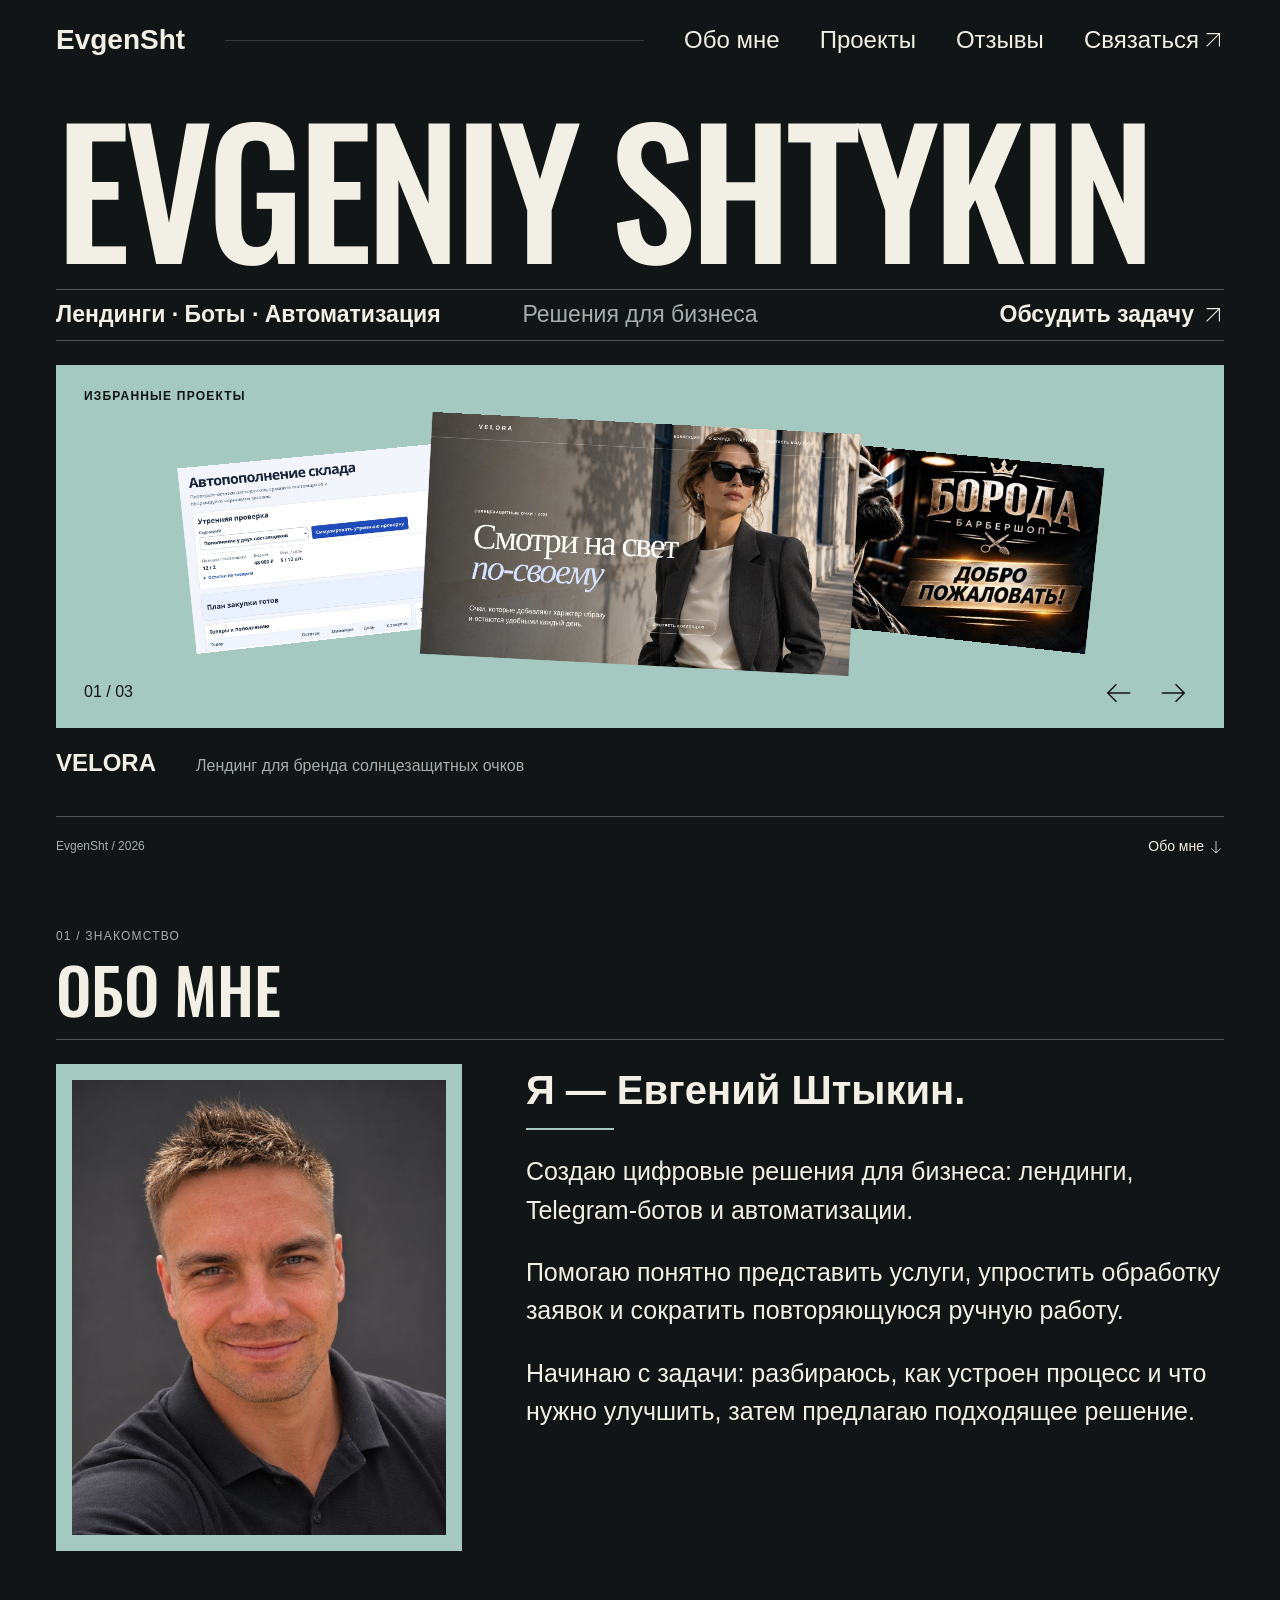
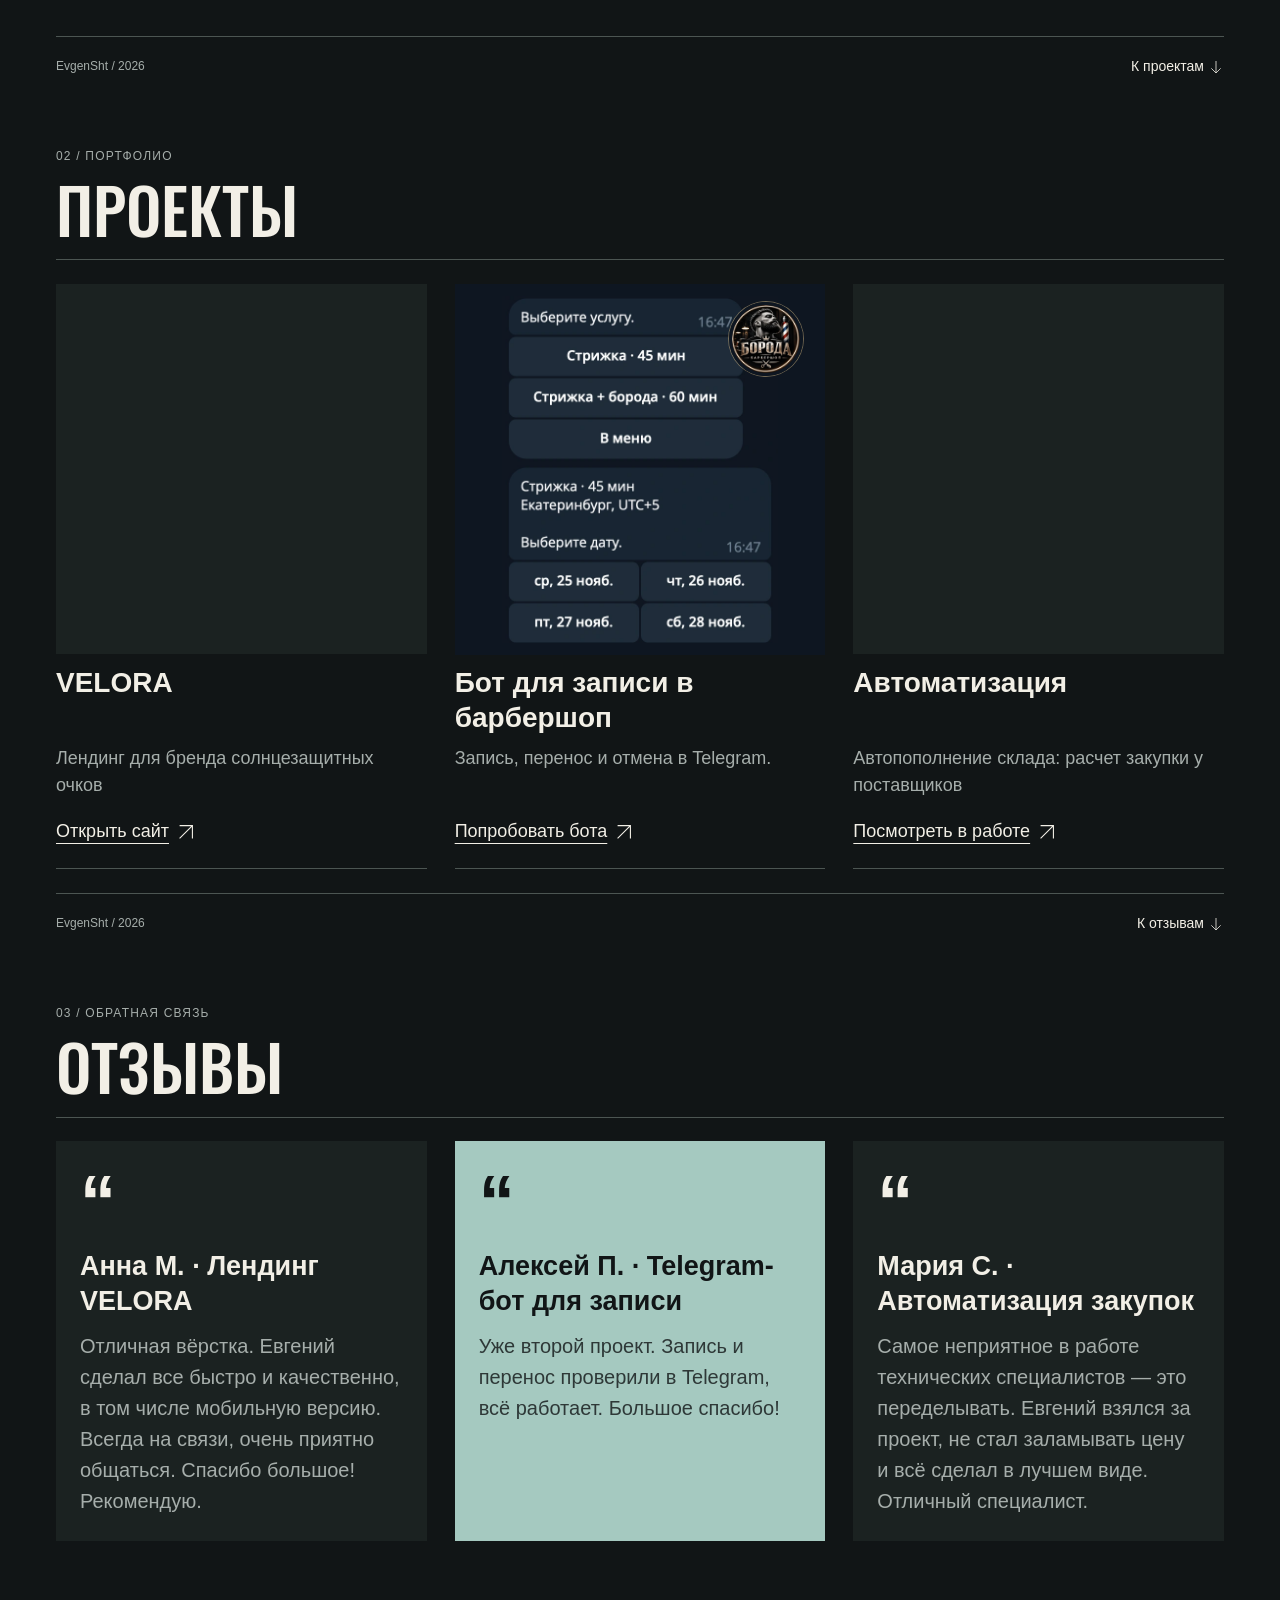
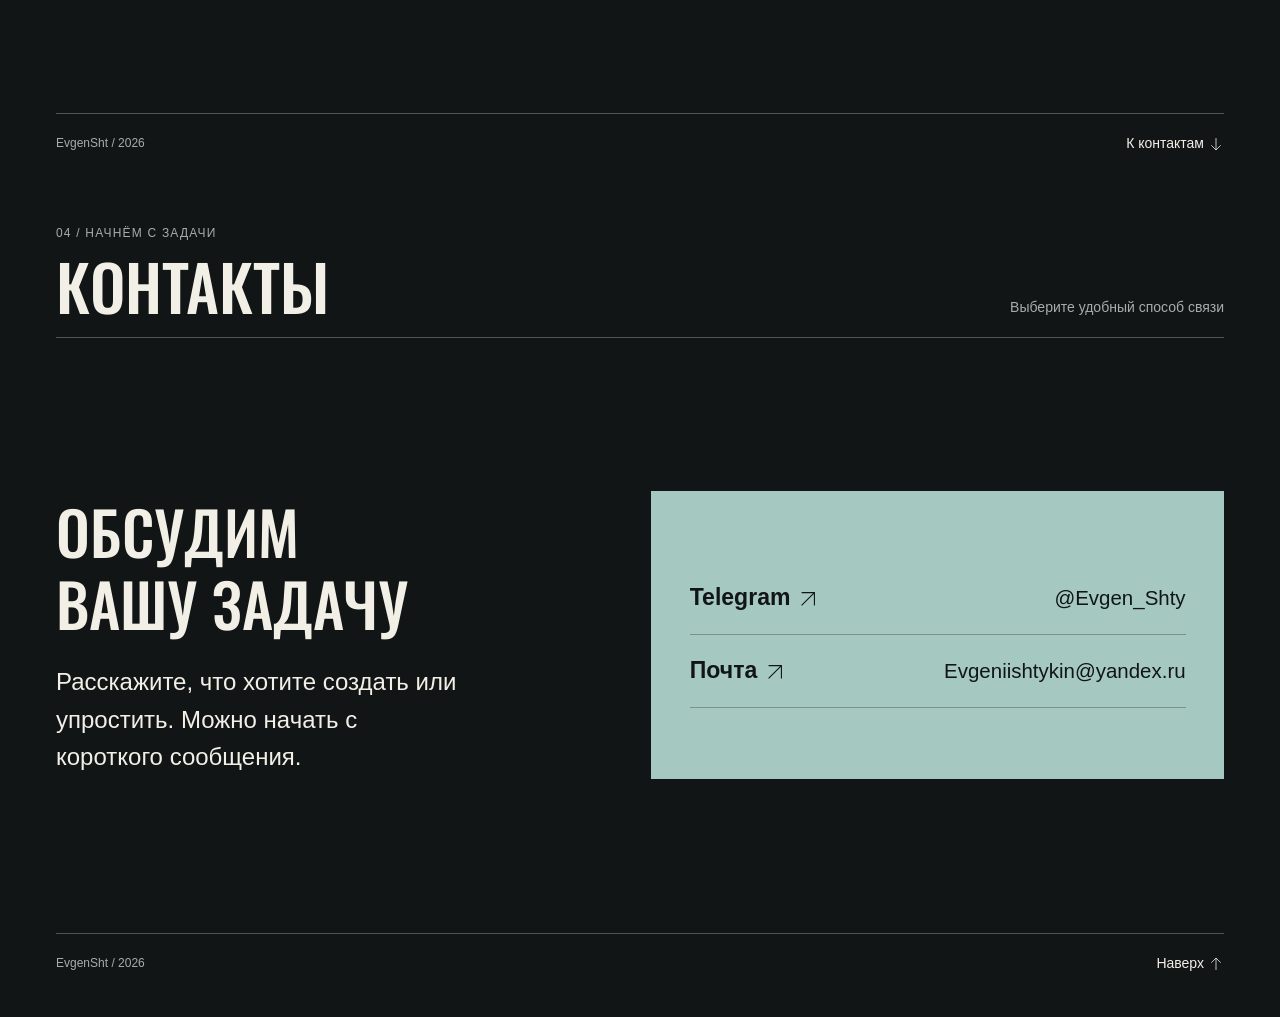
==== commit 1f740132: "Publish the updated portfolio layout Source commit: 83aee26d94b9aa091ff58b2bc1c7702e1cf8d5e2" ====
--- a/index.html
+++ b/index.html
@@ -1 +1 @@
-<!DOCTYPE html><html lang="ru" class="rDlCRW_variable"><head><meta charSet="utf-8"/><meta name="viewport" content="width=device-width, initial-scale=1, viewport-fit=cover"/><link rel="preload" href="/_next/static/media/Oswald-s.p.36vnzydago666.ttf" as="font" crossorigin="" type="font/ttf"/><link rel="preload" as="image" href="/images/velora-gallery-cover.webp"/><link rel="stylesheet" href="/_next/static/chunks/24wcysx_wvjdc.css" data-precedence="next"/><link rel="preload" as="script" fetchPriority="low" href="/_next/static/chunks/1pcw6gskne7pf.js"/><script src="/_next/static/chunks/0li7vzj18bfpo.js" async=""></script><script src="/_next/static/chunks/092r-mewpaf3q.js" async=""></script><script src="/_next/static/chunks/3hcg696yt7n09.js" async=""></script><script src="/_next/static/chunks/turbopack-2u1d16houkiyo.js" async=""></script><script src="/_next/static/chunks/3qfy96eoyh-ek.js" async=""></script><script src="/_next/static/chunks/3xzjikz17o7hc.js" async=""></script><meta name="theme-color" content="#111516"/><title>EvgenSht — лендинги, Telegram-боты и автоматизации</title><meta name="description" content="Евгений Штыкин. Создаю цифровые решения для бизнеса: лендинги, Telegram-ботов и автоматизации. Обсудим вашу задачу."/><meta name="robots" content="noindex, nofollow"/><link rel="icon" href="/icon.svg?icon.2manffey2lk8n.svg" sizes="any" type="image/svg+xml"/><meta name="next-size-adjust" content=""/><script src="/_next/static/chunks/0cz1d0mv5g_q7.js" noModule=""></script></head><body><div hidden=""><!--$--><!--/$--></div><a class="skip-link" href="#main-content">К основному содержимому</a><header class="site-header"><div class="header-inner container"><a class="brand" href="#home" translate="no">EvgenSht</a><div class="header-line" aria-hidden="true"></div><nav class="desktop-navigation" aria-label="Основная навигация"><a href="#about">Обо мне</a><a href="#projects">Проекты</a><a href="#reviews">Отзывы</a><a href="#contacts">Связаться <svg aria-hidden="true" focusable="false" viewBox="0 0 24 24" class="arrow"><path d="M5 19 19 5M5 5h14v14" fill="none" stroke="currentColor" stroke-width="1.2"></path></svg></a></nav><button type="button" class="menu-button" aria-haspopup="dialog" aria-controls="mobile-menu" aria-expanded="false">Меню <span aria-hidden="true">≡</span></button></div></header><dialog id="mobile-menu" class="mobile-menu" aria-labelledby="menu-title"><div class="menu-inner container"><div class="menu-top"><span class="brand" translate="no">EvgenSht</span><button type="button" class="menu-close">Закрыть <span aria-hidden="true">×</span></button></div><h2 id="menu-title" class="eyebrow">Навигация</h2><nav aria-label="Мобильная навигация"><a href="#home" aria-current="location">Главная<svg aria-hidden="true" focusable="false" viewBox="0 0 24 24" class="arrow"><path d="M5 19 19 5M5 5h14v14" fill="none" stroke="currentColor" stroke-width="1.2"></path></svg></a><a href="#about">Обо мне<svg aria-hidden="true" focusable="false" viewBox="0 0 24 24" class="arrow"><path d="M5 19 19 5M5 5h14v14" fill="none" stroke="currentColor" stroke-width="1.2"></path></svg></a><a href="#projects">Проекты<svg aria-hidden="true" focusable="false" viewBox="0 0 24 24" class="arrow"><path d="M5 19 19 5M5 5h14v14" fill="none" stroke="currentColor" stroke-width="1.2"></path></svg></a><a href="#reviews">Отзывы<svg aria-hidden="true" focusable="false" viewBox="0 0 24 24" class="arrow"><path d="M5 19 19 5M5 5h14v14" fill="none" stroke="currentColor" stroke-width="1.2"></path></svg></a><a href="#contacts">Контакты<svg aria-hidden="true" focusable="false" viewBox="0 0 24 24" class="arrow"><path d="M5 19 19 5M5 5h14v14" fill="none" stroke="currentColor" stroke-width="1.2"></path></svg></a></nav><a class="menu-cta" href="https://t.me/Evgen_Shty">Обсудить задачу<!-- --> <svg aria-hidden="true" focusable="false" viewBox="0 0 24 24" class="arrow"><path d="M5 19 19 5M5 5h14v14" fill="none" stroke="currentColor" stroke-width="1.2"></path></svg></a><p class="muted">Telegram<!-- --> · <!-- -->@Evgen_Shty</p></div></dialog><noscript><nav class="fallback-navigation container" aria-label="Навигация без JavaScript"><a href="#home">Главная</a><a href="#about">Обо мне</a><a href="#projects">Проекты</a><a href="#reviews">Отзывы</a><a href="#contacts">Контакты</a></nav></noscript><main id="main-content" tabindex="-1"><section id="home" class="home-section page-section container" aria-labelledby="home-title"><h1 id="home-title" class="hero-name" tabindex="-1" translate="no"><span>EVGENIY</span> <span>SHTYKIN</span></h1><div class="hero-strip"><p class="services"><span>Лендинги</span><span>Боты</span><span>Автоматизация</span></p><p class="positioning muted">Решения для бизнеса</p><a class="text-cta" href="https://t.me/Evgen_Shty">Обсудить задачу<!-- --> <svg aria-hidden="true" focusable="false" viewBox="0 0 24 24" class="arrow"><path d="M5 19 19 5M5 5h14v14" fill="none" stroke="currentColor" stroke-width="1.2"></path></svg></a></div><div class="gallery" aria-label="Избранные проекты"><div class="gallery-stage"><p class="gallery-label eyebrow">Избранные проекты</p><div class="gallery-stack"><div class="gallery-card" data-slot="active" data-project="velora"><img alt="" draggable="false" width="1440" height="810" decoding="async" data-nimg="1" style="color:transparent" src="/images/velora-gallery-cover.webp"/><a class="gallery-hit-area" href="/demo/velora/" target="_blank" rel="noopener noreferrer" aria-label="VELORA — открыть сайт в новой вкладке"></a></div><div class="gallery-card" data-slot="right" data-project="telegram-demo"><img alt="" draggable="false" loading="lazy" width="764" height="428" decoding="async" data-nimg="1" style="color:transparent" src="/images/boroda-gallery-cover.webp"/><button class="gallery-hit-area" type="button" tabindex="-1" aria-label="Выбрать проект: Бот для записи в барбершоп"></button></div><div class="gallery-card" data-slot="left" data-project="automation-demo"><img alt="" draggable="false" loading="lazy" width="1120" height="630" decoding="async" data-nimg="1" style="color:transparent" src="/images/stock-gallery-cover.webp"/><button class="gallery-hit-area" type="button" tabindex="-1" aria-label="Выбрать проект: Автоматизация"></button></div></div><div class="gallery-controls"><span class="gallery-count" aria-label="Проект 1 из 3">01<!-- --> / <!-- -->03</span><div class="gallery-arrows"><button type="button" aria-label="Предыдущий проект"><svg aria-hidden="true" focusable="false" viewBox="0 0 24 24" class="arrow"><path d="M21 12H3m7-7-7 7 7 7" fill="none" stroke="currentColor" stroke-width="1.2"></path></svg></button><button type="button" aria-label="Следующий проект"><svg aria-hidden="true" focusable="false" viewBox="0 0 24 24" class="arrow"><path d="M3 12h18m-7-7 7 7-7 7" fill="none" stroke="currentColor" stroke-width="1.2"></path></svg></button></div></div></div><div class="gallery-caption"><h2>VELORA</h2><p>Лендинг для бренда солнцезащитных очков</p></div><p role="status" aria-live="polite" aria-atomic="true" class="sr-only"></p></div><div class="section-footer"><p>EvgenSht / 2026</p><a href="#about">Обо мне<!-- --> <svg aria-hidden="true" focusable="false" viewBox="0 0 24 24" class="arrow"><path d="M12 3v18m-7-7 7 7 7-7" fill="none" stroke="currentColor" stroke-width="1.2"></path></svg></a></div></section><section id="about" class="page-section container" aria-labelledby="about-title"><div class="section-heading"><div><p class="eyebrow">01<!-- --> / <!-- -->Знакомство</p><h2 id="about-title" tabindex="-1">Обо мне</h2></div><p class="section-detail muted">Человек за проектами</p></div><div class="about-layout section-content"><div class="portrait-frame"><img alt="Евгений Штыкин" loading="lazy" width="1254" height="1254" decoding="async" data-nimg="1" class="portrait" style="color:transparent" src="/images/owner-portrait.webp"/></div><div class="about-copy"><h3>Я — Евгений Штыкин.</h3><div class="accent-line" aria-hidden="true"></div><p>Создаю цифровые решения для бизнеса: лендинги, Telegram-ботов и автоматизации.</p><p>Помогаю понятно представить услуги, упростить обработку заявок и сократить повторяющуюся ручную работу.</p><p>Начинаю с задачи: разбираюсь, как устроен процесс и что нужно улучшить, затем предлагаю подходящее решение.</p><p class="about-services muted">Лендинги · Боты · Автоматизация</p></div></div><div class="section-footer"><p>EvgenSht / 2026</p><a href="#projects">К проектам<!-- --> <svg aria-hidden="true" focusable="false" viewBox="0 0 24 24" class="arrow"><path d="M12 3v18m-7-7 7 7 7-7" fill="none" stroke="currentColor" stroke-width="1.2"></path></svg></a></div></section><section id="projects" class="page-section container" aria-labelledby="projects-title"><div class="section-heading"><div><p class="eyebrow">02<!-- --> / <!-- -->Портфолио</p><h2 id="projects-title" tabindex="-1">Проекты</h2></div></div><div class="projects-grid section-content"><article class="project-card"><div class="project-cover" data-project="velora"><picture><source media="(max-width: 767px)" srcSet="/images/velora-project-mobile.webp"/><img alt="Первый экран VELORA: заголовок и портрет в солнцезащитных очках" loading="lazy" width="1024" height="1024" decoding="async" data-nimg="1" style="color:transparent" src="/images/velora-project-cover.webp"/></picture></div><h3 translate="no">VELORA</h3><p class="project-summary muted">Лендинг для бренда солнцезащитных очков</p><a class="project-demo" href="/demo/velora/" target="_blank" rel="noopener noreferrer" aria-label="Открыть сайт VELORA в новой вкладке">Открыть сайт<!-- --> <svg aria-hidden="true" focusable="false" viewBox="0 0 24 24" class="arrow"><path d="M5 19 19 5M5 5h14v14" fill="none" stroke="currentColor" stroke-width="1.2"></path></svg></a></article><article class="project-card"><div class="project-cover" data-project="telegram-demo"><picture><img alt="Запись в Telegram: выбор услуги и даты в барбершопе «Борода»" loading="lazy" width="564" height="706" decoding="async" data-nimg="1" style="color:transparent" src="/images/boroda-project-cover.webp"/></picture><img alt="" loading="lazy" width="76" height="76" decoding="async" data-nimg="1" class="project-cover-avatar" style="color:transparent" src="/images/boroda-bot.webp"/></div><h3>Бот для записи в барбершоп</h3><p class="project-summary muted">Запись, перенос и отмена в Telegram.</p><a class="project-demo" href="https://t.me/BorodaBarberSh_bot" target="_blank" rel="noopener noreferrer" aria-label="Попробовать бота Бот для записи в барбершоп в новой вкладке">Попробовать бота<!-- --> <svg aria-hidden="true" focusable="false" viewBox="0 0 24 24" class="arrow"><path d="M5 19 19 5M5 5h14v14" fill="none" stroke="currentColor" stroke-width="1.2"></path></svg></a></article><article class="project-card"><div class="project-cover" data-project="automation-demo"><picture><source media="(max-width: 767px)" srcSet="/images/stock-mobile-cover.webp"/><img alt="Экран автопополнения склада с готовым планом закупки" loading="lazy" width="824" height="824" decoding="async" data-nimg="1" style="color:transparent" src="/images/stock-project-cover.webp"/></picture></div><h3>Автоматизация</h3><p class="project-summary muted">Автопополнение склада: расчет закупки у поставщиков</p><a class="project-demo" href="/demo/stock-replenishment/" target="_blank" rel="noopener noreferrer" aria-label="Посмотреть в работе Автоматизация в новой вкладке">Посмотреть в работе<!-- --> <svg aria-hidden="true" focusable="false" viewBox="0 0 24 24" class="arrow"><path d="M5 19 19 5M5 5h14v14" fill="none" stroke="currentColor" stroke-width="1.2"></path></svg></a></article></div><div class="section-footer"><p>Обложки и описания будут обновляться</p><a href="#reviews">К отзывам<!-- --> <svg aria-hidden="true" focusable="false" viewBox="0 0 24 24" class="arrow"><path d="M12 3v18m-7-7 7 7 7-7" fill="none" stroke="currentColor" stroke-width="1.2"></path></svg></a></div></section><section id="reviews" class="page-section container" aria-labelledby="reviews-title"><div class="section-heading"><div><p class="eyebrow">03<!-- --> / <!-- -->Обратная связь</p><h2 id="reviews-title" tabindex="-1">Отзывы</h2></div></div><div class="reviews-grid section-content"><article class="review-card"><span class="quote-mark" aria-hidden="true">“</span><h3>Анна М.<!-- --> · <!-- -->Лендинг VELORA</h3><blockquote class="review-text">Отличная вёрстка. Евгений сделал все быстро и качественно, в том числе мобильную версию. Всегда на связи, очень приятно общаться. Спасибо большое! Рекомендую.</blockquote></article><article class="review-card review-accent"><span class="quote-mark" aria-hidden="true">“</span><h3>Алексей П.<!-- --> · <!-- -->Telegram-бот для записи</h3><blockquote class="review-text">Уже второй проект. Запись и перенос проверили в Telegram, всё работает. Большое спасибо!</blockquote></article><article class="review-card"><span class="quote-mark" aria-hidden="true">“</span><h3>Мария С.<!-- --> · <!-- -->Автоматизация закупок</h3><blockquote class="review-text">Самое неприятное в работе технических специалистов — это переделывать. Евгений взялся за проект, не стал заламывать цену и всё сделал в лучшем виде. Отличный специалист.</blockquote></article></div><div class="section-footer"><p>EvgenSht / 2026</p><a href="#contacts">К контактам<!-- --> <svg aria-hidden="true" focusable="false" viewBox="0 0 24 24" class="arrow"><path d="M12 3v18m-7-7 7 7 7-7" fill="none" stroke="currentColor" stroke-width="1.2"></path></svg></a></div></section><section id="contacts" class="page-section container contacts-section" aria-labelledby="contacts-title"><div class="section-heading"><div><p class="eyebrow">04<!-- --> / <!-- -->Начнём с задачи</p><h2 id="contacts-title" tabindex="-1">Контакты</h2></div><p class="section-detail muted">Выберите удобный способ связи</p></div><div class="contacts-layout section-content"><div class="contact-intro"><h3>Обсудим вашу задачу</h3><p>Расскажите, что хотите создать или упростить. Можно начать с короткого сообщения.</p><p class="contact-note muted">Сейчас доступен Telegram.</p></div><address class="contact-panel"><a href="https://t.me/Evgen_Shty" class="contact-link"><span>Telegram<!-- --> <svg aria-hidden="true" focusable="false" viewBox="0 0 24 24" class="arrow"><path d="M5 19 19 5M5 5h14v14" fill="none" stroke="currentColor" stroke-width="1.2"></path></svg></span><span>@Evgen_Shty</span></a></address></div><div class="section-footer"><p>EvgenSht / 2026</p><a href="#home">Наверх<!-- --> <svg aria-hidden="true" focusable="false" viewBox="0 0 24 24" class="arrow"><path d="M12 21V3m-7 7 7-7 7 7" fill="none" stroke="currentColor" stroke-width="1.2"></path></svg></a></div></section></main><!--$--><!--/$--><script id="_R_">(globalThis["TURBOPACK"] || (globalThis["TURBOPACK"] = [])).push({"otherChunks":["static/chunks/1pcw6gskne7pf.js","static/chunks/0li7vzj18bfpo.js","static/chunks/092r-mewpaf3q.js","static/chunks/3hcg696yt7n09.js"],"runtimeModuleIds":[94553]});</script><script src="/_next/static/chunks/1pcw6gskne7pf.js" async=""></script><script>(self.__next_f=self.__next_f||[]).push([0])</script><script>self.__next_f.push([1,"1:\"$Sreact.fragment\"\n2:\"/_next/static/chunks/3qfy96eoyh-ek.js\"\n3:I[39756,[\"$2\"],\"default\"]\n4:I[37457,[\"$2\"],\"default\"]\n6:\"/_next/static/chunks/3xzjikz17o7hc.js\"\n7:I[36852,[\"$2\",\"$6\"],\"SiteHeader\"]\n8:I[23327,[\"$2\",\"$6\"],\"ProjectGallery\"]\n10:\"ViewportBoundary\"\n11:I[97367,[\"$2\"],\"$10\"]\n13:\"MetadataBoundary\"\n14:I[97367,[\"$2\"],\"$13\"]\n15:\"$Sreact.suspense\"\n17:I[68027,[\"$2\"],\"default\",1]\n:HL[\"/_next/static/chunks/24wcysx_wvjdc.css\",\"style\"]\n:HL[\"/_next/static/media/Oswald-s.p.36vnzydago666.ttf\",\"font\",{\"crossOrigin\":\"\",\"type\":\"font/ttf\"}]\n5:[[\"children\",{\"s\":\"__PAGE__\",\"h\":512,\"d\":{\"r\":[\"$\",\"$1\",\"c\",{\"children\":[[[\"$\",\"$L7\",null,{}],[\"$\",\"main\",null,{\"id\":\"main-content\",\"tabIndex\":-1,\"children\":[[\"$\",\"section\",null,{\"id\":\"home\",\"className\":\"home-section page-section container\",\"aria-labelledby\":\"home-title\",\"children\":[[\"$\",\"h1\",null,{\"id\":\"home-title\",\"className\":\"hero-name\",\"tabIndex\":-1,\"translate\":\"no\",\"children\":[[\"$\",\"span\",null,{\"children\":\"EVGENIY\"}],\" \",[\"$\",\"span\",null,{\"children\":\"SHTYKIN\"}]]}],[\"$\",\"div\",null,{\"className\":\"hero-strip\",\"children\":[[\"$\",\"p\",null,{\"className\":\"services\",\"children\":[[\"$\",\"span\",\"Лендинги\",{\"children\":\"Лендинги\"}],[\"$\",\"span\",\"Боты\",{\"children\":\"Боты\"}],[\"$\",\"span\",\"Автоматизация\",{\"children\":\"Автоматизация\"}]]}],[\"$\",\"p\",null,{\"className\":\"positioning muted\",\"children\":\"Решения для бизнеса\"}],[\"$\",\"a\",null,{\"className\":\"text-cta\",\"href\":\"https://t.me/Evgen_Shty\",\"children\":[\"Обсудить задачу\",\" \",[\"$\",\"svg\",null,{\"aria-hidden\":\"true\",\"focusable\":\"false\",\"viewBox\":\"0 0 24 24\",\"className\":\"arrow\",\"children\":[\"$\",\"path\",null,{\"d\":\"M5 19 19 5M5 5h14v14\",\"fill\":\"none\",\"stroke\":\"currentColor\",\"strokeWidth\":\"1.2\"}]}]]}]]}],[\"$\",\"$L8\",null,{\"items\":[{\"id\":\"velora\",\"title\":\"VELORA\",\"status\":\"demo\",\"order\":1,\"featured\":true,\"summary\":\"Лендинг для бренда солнцезащитных очков\",\"showStatus\":false,\"image\":{\"src\":\"/images/velora-gallery-cover.webp\",\"alt\":\"Первый экран VELORA: заголовок и портрет в солнцезащитных очках\",\"width\":1440,\"height\":810},\"catalogImage\":{\"src\":\"/images/velora-project-cover.webp\",\"mobileSrc\":\"/images/velora-project-mobile.webp\",\"alt\":\"Первый экран VELORA: заголовок и портрет в солнцезащитных очках\",\"width\":1024,\"height\":1024},\"technologies\":[],\"demoUrl\":\"/demo/velora/\"},{\"id\":\"telegram-demo\",\"title\":\"Бот для записи в барбершоп\",\"status\":\"demo\",\"order\":2,\"featured\":true,\"summary\":\"Запись, перенос и отмена в Telegram.\",\"showStatus\":false,\"image\":{\"src\":\"/images/boroda-gallery-cover.webp\",\"alt\":\"Приветственный баннер барбершопа «Борода» в Telegram\",\"width\":764,\"height\":428},\"catalogImage\":{\"src\":\"/images/boroda-project-cover.webp\",\"alt\":\"Запись в Telegram: выбор услуги и даты в барбершопе «Борода»\",\"width\":564,\"height\":706,\"avatarSrc\":\"/images/boroda-bot.webp\"},\"technologies\":[],\"demoUrl\":\"https://t.me/BorodaBarberSh_bot\",\"demoLabel\":\"Попробовать бота\"},{\"id\":\"automation-demo\",\"title\":\"Автоматизация\",\"status\":\"demo\",\"order\":3,\"featured\":true,\"summary\":\"Автопополнение склада: расчет закупки у поставщиков\",\"showStatus\":false,\"image\":{\"src\":\"/images/stock-gallery-cover.webp\",\"alt\":\"Демо автопополнения склада с итогом расчёта закупки\",\"width\":1120,\"height\":630},\"catalogImage\":{\"src\":\"/images/stock-project-cover.webp\",\"mobileSrc\":\"/images/stock-mobile-cover.webp\",\"alt\":\"Экран автопополнения склада с готовым планом закупки\",\"width\":824,\"height\":824},\"technologies\":[],\"demoUrl\":\"/demo/stock-replenishment/\",\"demoLabel\":\"Посмотреть в работе\"}]}],\"$L9\"]}],\"$La\",\"$Lb\",\"$Lc\",\"$Ld\"]}]],[\"$Le\"],\"$Lf\"]}],\"p\":false,\"v\":null}}]]\n0:{\"P\":null,\"c\":[\"\",\"\"],\"q\":\"\",\"i\":false,\"t\":{\"t\":{\"s\":\"\",\"h\":528,\"d\":{\"r\":[\"$\",\"$1\",\"c\",{\"children\":[[[\"$\",\"link\",\"0\",{\"rel\":\"stylesheet\",\"href\":\"/_next/static/chunks/24wcysx_wvjdc.css\",\"precedence\":\"next\",\"crossOrigin\":\"$undefined\",\"nonce\":\"$undefined\"}],[\"$\",\"script\",\"script-0\",{\"src\":\"/_next/static/chunks/3qfy96eoyh-ek.js\",\"async\":true,\"nonce\":\"$undefined\"}]],[\"$\",\"html\",null,{\"lang\":\"ru\",\"className\":\"rDlCRW_variable\",\"children\":[\"$\",\"body\",null,{\"children\":[[\"$\",\"a\",null,{\"className\":\"skip-link\",\"href\":\"#main-content\",\"children\":\"К основному содержимому\"}],[\"$\",\"$L3\",null,{\"parallelRouterKey\":\"children\",\"error\":\"$undefined\",\"errorStyles\":\"$undefined\",\"errorScripts\":\"$undefined\",\"template\":[\"$\",\"$L4\",null,{}],\"templateStyles\":\"$undefined\",\"templateScripts\":\"$undefined\",\"notFound\":[[[\"$\",\"title\",null,{\"children\":\"404: This page could not be found.\"}],[\"$\",\"div\",null,{\"style\":{\"fontFamily\":\"system-ui,\\\"Segoe UI\\\",Roboto,Helvetica,Arial,sans-serif,\\\"Apple Color Emoji\\\",\\\"Segoe UI Emoji\\\"\",\"height\":\"100vh\",\"textAlign\":\"center\",\"display\":\"flex\",\"flexDirection\":\"column\",\"alignItems\":\"center\",\"justifyContent\":\"center\"},\"children\":[\"$\",\"div\",null,{\"children\":[[\"$\",\"style\",null,{\"dangerouslySetInnerHTML\":{\"__html\":\"body{color:#000;background:#fff;margin:0}.next-error-h1{border-right:1px solid rgba(0,0,0,.3)}@media (prefers-color-scheme:dark){body{color:#fff;background:#000}.next-error-h1{border-right:1px solid rgba(255,255,255,.3)}}\"}}],[\"$\",\"h1\",null,{\"className\":\"next-error-h1\",\"style\":{\"display\":\"inline-block\",\"margin\":\"0 20px 0 0\",\"padding\":\"0 23px 0 0\",\"fontSize\":24,\"fontWeight\":500,\"verticalAlign\":\"top\",\"lineHeight\":\"49px\"},\"children\":404}],[\"$\",\"div\",null,{\"style\":{\"display\":\"inline-block\"},\"children\":[\"$\",\"h2\",null,{\"style\":{\"fontSize\":14,\"fontWeight\":400,\"lineHeight\":\"49px\",\"margin\":0},\"children\":\"This page could not be found.\"}]}]]}]}]],[]],\"forbidden\":\"$undefined\",\"unauthorized\":\"$undefined\"}]]}]}]]}],\"p\":false,\"v\":null},\"c\":\"$Q5\"},\"h\":{\"r\":[\"$\",\"$1\",\"h\",{\"children\":[null,[\"$\",\"$L11\",null,{\"children\":\"$L12\"}],[\"$\",\"$L14\",null,{\"children\":[[\"$\",\"div\",null,{\"hidden\":true,\"children\":[\"$\",\"$15\",null,{\"name\":\"Next.Metadata\",\"children\":\"$L16\"}]}],null]}],[\"$\",\"meta\",null,{\"name\":\"next-size-adjust\",\"content\":\"\"}]]}],\"p\":false,\"v\":null}},\"m\":\"$undefined\",\"G\":[\"$17\",[[\"$\",\"link\",\"0\",{\"rel\":\"stylesheet\",\"href\":\"/_next/static/chunks/24wcysx_wvjdc.css\",\"precedence\":\"next\",\"crossOrigin\":\"$undefined\",\"nonce\":\"$undefined\"}]]],\"S\":true,\"r\":\"$undefined\",\"s\":\"$undefined\",\"a\":\"$undefined\",\"l\":\"$undefined\",\"p\":\"$undefined\",\"d\":\"$undefined\",\"b\":\"SK-LKjEHHUjS_Rl7zGeGB\"}\n18:I[5500,[\"$2\",\"$6\"],\"Image\"]\n1c:I[97367,[\"$2\"],\"OutletBoundary\"]\n9:[\"$\",\"div\",null,{\"className\":\"section-footer\",\"children\":[[\"$\",\"p\",null,{\"children\":\"EvgenSht / 2026\"}],[\"$\",\"a\",null,{\"href\":\"#about\",\"children\":[\"Обо мне\",\" \",[\"$\",\"svg\",null,{\"aria-hidden\":\"true\",\"focusable\":\"false\",\"viewBox\":\"0 0 24 24\",\"className\":\"arrow\",\"children\":[\"$\",\"path\",null,{\"d\":\"M12 3v18m-7-7 7 7 7-7\",\"fill\":\"none\",\"stroke\":\"currentColor\",\"strokeWidth\":\"1.2\"}]}]]}]]}]\na:[\"$\",\"section\",null,{\"id\":\"about\",\"className\":\"page-section container\",\"aria-labelledby\":\"about-title\",\"children\":[[\"$\",\"div\",null,{\"className\":\"section-heading\",\"children\":[[\"$\",\"div\",null,{\"children\":[[\"$\",\"p\",null,{\"className\":\"eyebrow\",\"children\":[\"01\",\" / \",\"Знакомство\"]}],[\"$\",\"h2\",null,{\"id\":\"about-title\",\"tabIndex\":-1,\"children\":\"Обо мне\"}]]}],[\"$\",\"p\",null,{\"className\":\"section-detail muted\",\"children\":\"Человек за проектами\"}]]}],[\"$\",\"div\",null,{\"className\":\"about-layout section-content\",\"children\":[[\"$\",\"div\",null,{\"className\":\"portrait-frame\",\"children\":[\"$\",\"$L18\",null,{\"src\":\"/images/owner-portrait.webp\",\"alt\":\"Евгений Штыкин\",\"width\":1254,\"height\":1254,\"sizes\":\"(max-width: 767px) 90vw, 36vw\",\"className\":\"portrait\"}]}],[\"$\",\"div\",null,{\"className\":\"about-copy\",\"children\":[[\"$\",\"h3\",null,{\"children\":\"Я — Евгений Штыкин.\"}],[\"$\",\"div\",null,{\"className\":\"accent-line\",\"aria-hidden\":\"true\"}],[[\"$\",\"p\",\"Создаю цифровые решения для бизнеса: лендинги, Telegram-ботов и автоматизации.\",{\"children\":\"Создаю цифровые решения для бизнеса: лендинги, Telegram-ботов и автоматизации.\"}],[\"$\",\"p\",\"Помогаю понятно представить услуги, упростить обработку заявок и сократить повторяющуюся ручную работу.\",{\"children\":\"Помогаю понятно представить услуги, упростить обработку заявок и сократить повторяющуюся ручную работу.\"}],[\"$\",\"p\",\"Начинаю с задачи: разбираюсь, как устроен процесс и что нужно улучшить, затем предлагаю подходящее решение.\",{\"children\":\"Начинаю с задачи: разбираюсь, как устроен процесс и что нужно улучшить, затем предлагаю подходящее решение.\"}]],[\"$\",\"p\",null,{\"className\":\"about-services muted\",\"children\":\"Лендинги · Боты · Автоматизация\"}]]}]]}],[\"$\",\"div\",null,{\"className\":\"section-footer\",\"children\":[[\"$\",\"p\",null,{\"children\":\"EvgenSht / 2026\"}],[\"$\",\"a\",null,{\"href\":\"#projects\",\"children\":[\"К проектам\",\" \",[\"$\",\"svg\",null,{\"aria-hidden\":\"true\",\"focusable\":\"false\",\"viewBox\":\"0 0 24 24\",\"className\":\"arrow\",\"children\":[\"$\",\"path\",null,{\"d\":\"M12 3v18m-7-7 7 7 7-7\",\"fill\":\"none\",\"stroke\":\"currentColor\",\"strokeWidth\":\"1.2\"}]}]]}]]}]]}]\n19:[[\"$\",\"source\",null,{\"media\":\"(max-width: 767px)\",\"srcSet\":\"/images/velora-project-mobile.webp\"}],[\"$\",\"$L18\",null,{\"src\":\"/images/velora-project-cover.webp\",\"alt\":\"Первый экран VELORA: заголовок и портрет в солнцезащитных очках\",\"width\":1024,\"height\":1024,\"sizes\":\"(max-width: 767px) 90vw, (max-width: 1023px) 45vw, 30vw\"}]]\n1a:[\"$undefined\",[\"$\",\"$L18\",null,{\"src\":\"/images/boroda-project-cover.webp\",\"alt\":\"Запись в Telegram: выбор услуги и даты в барбершопе «Борода»\",\"width\":564,\"height\":706,\"sizes\":\"(max-width: 767px) 90vw, (max-width: 1023px) 45vw, 30vw\"}]]\n1b:[[\"$\",\"source\",null,{\"media\":\"(max-width: 767px)\",\"srcSet\":\"/images/stock-mobile-cover.webp\"}],[\"$\",\"$L18\",null,{\"src\":\"/images/stock-project-cover.webp\",\"alt\":\"Экран автопополнения склада с готовым планом закупки\",\"width\":824,\"height\":824,\"sizes\":\"(max-width: 767px) 90vw, (max-width: 1023px) 45vw, 30vw\"}]]\nb:[\"$\",\"section\",null,{\"id\":\"projects\",\"className\":\"page-section container\",\"aria-labelledby\":\"projects-title\",\"children\":[[\"$\",\"div\",null,{\"className\":\"section-heading\",\"children\":[[\"$\",\"div\",null,{\"children\":[[\"$\",\"p\",null,{\"className\":\"eyebrow\",\"children\":[\"02\",\" / \",\"Портфолио\"]}],[\"$\",\"h2\",null,{\"id\":\"projects-title\",\"tabIndex\":-1,\"children\":\"Проекты\"}]]}],\"$undefined\"]}],[\"$\",\"div\",null,{\"className\":\"projects-grid section-content\",\"children\":[[\"$\",\"article\",\"velora\",{\"className\":\"project-card\",\"children\":[[\"$\",\"div\",null,{\"className\":\"project-cover\",\"data-project\":\"velora\",\"children\":[[\"$\",\"picture\",null,{\"children\":\"$19\"}],\"$undefined\"]}],[\"$\",\"h3\",null,{\"translate\":\"no\",\"children\":\"VELORA\"}],false,[\"$\",\"p\",null,{\"className\":\"project-summary muted\",\"children\":\"Лендинг для бренда солнцезащитных очков\"}],false,[\"$\",\"a\",null,{\"className\":\"project-demo\",\"href\":\"/demo/velora/\",\"target\":\"_blank\",\"rel\":\"noopener noreferrer\",\"aria-label\":\"Открыть сайт VELORA в новой вкладке\",\"children\":[\"Открыть сайт\",\" \",[\"$\",\"svg\",null,{\"aria-hidden\":\"true\",\"focusable\":\"false\",\"viewBox\":\"0 0 24 24\",\"className\":\"arrow\",\"children\":[\"$\",\"path\",null,{\"d\":\"M5 19 19 5M5 5h14v14\",\"fill\":\"none\",\"stroke\":\"currentColor\",\"strokeWidth\":\"1.2\"}]}]]}]]}],[\"$\",\"article\",\"telegram-demo\",{\"className\":\"project-card\",\"children\":[[\"$\",\"div\",null,{\"className\":\"project-cover\",\"data-project\":\"telegram-demo\",\"children\":[[\"$\",\"picture\",null,{\"children\":\"$1a\"}],[\"$\",\"$L18\",null,{\"className\":\"project-cover-avatar\",\"src\":\"/images/boroda-bot.webp\",\"alt\":\"\",\"width\":76,\"height\":76}]]}],[\"$\",\"h3\",null,{\"translate\":\"$undefined\",\"children\":\"Бот для записи в барбершоп\"}],false,[\"$\",\"p\",null,{\"className\":\"project-summary muted\",\"children\":\"Запись, перенос и отмена в Telegram.\"}],false,[\"$\",\"a\",null,{\"className\":\"project-demo\",\"href\":\"https://t.me/BorodaBarberSh_bot\",\"target\":\"_blank\",\"rel\":\"noopener noreferrer\",\"aria-label\":\"Попробовать бота Бот для записи в барбершоп в новой вкладке\",\"children\":[\"Попробовать бота\",\" \",[\"$\",\"svg\",null,{\"aria-hidden\":\"true\",\"focusable\":\"false\",\"viewBox\":\"0 0 24 24\",\"className\":\"arrow\",\"children\":[\"$\",\"path\",null,{\"d\":\"M5 19 19 5M5 5h14v14\",\"fill\":\"none\",\"stroke\":\"currentColor\",\"strokeWidth\":\"1.2\"}]}]]}]]}],[\"$\",\"article\",\"automation-demo\",{\"className\":\"project-card\",\"children\":[[\"$\",\"div\",null,{\"className\":\"project-cover\",\"data-project\":\"automation-demo\",\"children\":[[\"$\",\"picture\",null,{\"children\":\"$1b\"}],\"$undefined\"]}],[\"$\",\"h3\",null,{\"translate\":\"$undefined\",\"children\":\"Автоматизация\"}],false,[\"$\",\"p\",null,{\"className\":\"project-summary muted\",\"children\":\"Автопополнение склада: расчет закупки у поставщиков\"}],false,[\"$\",\"a\",null,{\"className\":\"project-demo\",\"href\":\"/demo/stock-replenishment/\",\"target\":\"_blank\",\"rel\":\"noopener noreferrer\",\"aria-label\":\"Посмотреть в работе Автоматизация в новой вкладке\",\"children\":[\"Посмотреть в работе\",\" \",[\"$\",\"svg\",null,{\"aria-hidden\":\"true\",\"focusable\":\"false\",\"viewBox\":\"0 0 24 24\",\"className\":\"arrow\",\"children\":[\"$\",\"path\",null,{\"d\":\"M5 19 19 5M5 5h14v14\",\"fill\":\"none\",\"stroke\":\"currentColor\",\"strokeWidth\":\"1.2\"}]}]]}]]}]]}],[\"$\",\"div\",null,{\"className\":\"section-footer\",\"children\":[[\"$\",\"p\",null,{\"children\":\"Обложки и описания будут обновляться\"}],[\"$\",\"a\",null,{\"href\":\"#reviews\",\"children\":[\"К отзывам\",\" \",[\"$\",\"svg\",null,{\"aria-hidden\":\"true\",\"focusable\":\"false\",\"viewBox\":\"0 0 24 24\",\"className\":\"arrow\",\"children\":[\"$\",\"path\",null,{\"d\":\"M12 3v18m-7-7 7 7 7-7\",\"fill\":\"none\",\"stroke\":\"currentColor\",\"strokeWidth\":\"1.2\"}]}]]}]]}]]}]\nc:[\"$\",\"section\",null,{\"id\":\"reviews\",\"className\":\"page-section container\",\"aria-labelledby\":\"reviews-title\",\"children\":[[\"$\",\"div\",null,{\"className\":\"section-heading\",\"children\":[[\"$\",\"div\",null,{\"children\":[[\"$\",\"p\",null,{\"className\":\"eyebrow\",\"children\":[\"03\",\" / \",\"Обратная связь\"]}],[\"$\",\"h2\",null,{\"id\":\"reviews-title\",\"tabIndex\":-1,\"children\":\"Отзывы\"}]]}],\"$undefined\"]}],[\"$\",\"div\",null,{\"className\":\"reviews-grid section-content\",\"children\":[[\"$\",\"article\",\"landing\",{\"className\":\"review-card\",\"children\":[[\"$\",\"span\",null,{\"className\":\"quote-mark\",\"aria-hidden\":\"true\",\"children\":\"“\"}],[\"$\",\"h3\",null,{\"children\":[\"Анна М.\",\" · \",\"Лендинг VELORA\"]}],[\"$\",\"blockquote\",null,{\"className\":\"review-text\",\"children\":\"Отличная вёрстка. Евгений сделал все быстро и качественно, в том числе мобильную версию. Всегда на связи, очень приятно общаться. Спасибо большое! Рекомендую.\"}]]}],[\"$\",\"article\",\"bot\",{\"className\":\"review-card review-accent\",\"children\":[[\"$\",\"span\",null,{\"className\":\"quote-mark\",\"aria-hidden\":\"true\",\"children\":\"“\"}],[\"$\",\"h3\",null,{\"children\":[\"Алексей П.\",\" · \",\"Telegram-бот для записи\"]}],[\"$\",\"blockquote\",null,{\"className\":\"review-text\",\"children\":\"Уже второй проект. Запись и перенос проверили в Telegram, всё работает. Большое спасибо!\"}]]}],[\"$\",\"article\",\"automation\",{\"className\":\"review-card\",\"children\":[[\"$\",\"span\",null,{\"className\":\"quote-mark\",\"aria-hidden\":\"true\",\"children\":\"“\"}],[\"$\",\"h3\",null,{\"children\":[\"Мария С.\",\" · \",\"Автоматизация закупок\"]}],[\"$\",\"blockquote\",null,{\"className\":\"review-text\",\"children\":\"Самое неприятное в работе технических специалистов — это переделывать. Евгений взялся за проект, не стал заламывать цену и всё сделал в лучшем виде. Отличный специалист.\"}]]}]]}],[\"$\",\"div\",null,{\"className\":\"section-footer\",\"children\":[[\"$\",\"p\",null,{\"children\":\"EvgenSht / 2026\"}],[\"$\",\"a\",null,{\"href\":\"#contacts\",\"children\":[\"К контактам\",\" \",[\"$\",\"svg\",null,{\"aria-hidden\":\"true\",\"focusable\":\"false\",\"viewBox\":\"0 0 24 24\",\"className\":\"arrow\",\"children\":[\"$\",\"path\",null,{\"d\":\"M12 3v18m-7-7 7 7 7-7\",\"fill\":\"none\",\"stroke\":\"currentColor\",\"strokeWidth\":\"1.2\"}]}]]}]]}]]}]\nd:[\"$\",\"section\",null,{\"id\":\"contacts\",\"className\":\"page-section container contacts-section\",\"aria-labelledby\":\"contacts-title\",\"children\":[[\"$\",\"div\",null,{\"className\":\"section-heading\",\"children\":[[\"$\",\"div\",null,{\"children\":[[\"$\",\"p\",null,{\"className\":\"eyebrow\",\"children\":[\"04\",\" / \",\"Начнём с задачи\"]}],[\"$\",\"h2\",null,{\"id\":\"contacts-title\",\"tabIndex\":-1,\"children\":\"Контакты\"}]]}],[\"$\",\"p\",null,{\"className\":\"section-detail muted\",\"children\":\"Выберите удобный способ связи\"}]]}],[\"$\",\"div\",null,{\"className\":\"contacts-layout section-content\",\"children\":[[\"$\",\"div\",null,{\"className\":\"contact-intro\",\"children\":[[\"$\",\"h3\",null,{\"children\":\"Обсудим вашу задачу\"}],[\"$\",\"p\",null,{\"children\":\"Расскажите, что хотите создать или упростить. Можно начать с короткого сообщения.\"}],[\"$\",\"p\",null,{\"className\":\"contact-note muted\",\"children\":\"Сейчас доступен Telegram.\"}]]}],[\"$\",\"address\",null,{\"className\":\"contact-panel\",\"children\":[[\"$\",\"a\",\"telegram\",{\"href\":\"https://t.me/Evgen_Shty\",\"className\":\"contact-link\",\"children\":[[\"$\",\"span\",null,{\"children\":[\"Telegram\",\" \",[\"$\",\"svg\",null,{\"aria-hidden\":\"true\",\"focusable\":\"false\",\"viewBox\":\"0 0 24 24\",\"className\":\"arrow\",\"children\":[\"$\",\"path\",null,{\"d\":\"M5 19 19 5M5 5h14v14\",\"fill\":\"none\",\"stroke\":\"currentColor\",\"strokeWidth\":\"1.2\"}]}]]}],[\"$\",\"span\",null,{\"children\":\"@Evgen_Shty\"}]]}]]}]]}],[\"$\",\"div\",null,{\"className\":\"section-footer\",\"children\":[[\"$\",\"p\",null,{\"children\":\"EvgenSht / 2026\"}],[\"$\",\"a\",null,{\"href\":\"#home\",\"children\":[\"Наверх\",\" \",[\"$\",\"svg\",null,{\"aria-hidden\":\"true\",\"focusable\":\"false\",\"viewBox\":\"0 0 24 24\",\"className\":\"arrow\",\"children\":[\"$\",\"path\",null,{\"d\":\"M12 21V3m-7 7 7-7 7 7\",\"fill\":\"none\",\"stroke\":\"currentColor\",\"strokeWidth\":\"1.2\"}]}]]}]]}]]}]\ne:[\"$\",\"script\",\"script-0\",{\"src\":\"/_next/static/chunks/3xzjikz17o7hc.js\",\"async\":true,\"nonce\":\"$undefined\"}]\nf:[\"$\",\"$L1c\",null,{\"children\":[\"$\",\"$15\",null,{\"name\":\"Next.MetadataOutlet\",\"children\":\"$@1d\"}]}]\n12:[[\"$\",\"meta\",\"0\",{\"charSet\":\"utf-8\"}],[\"$\",\"meta\",\"1\",{\"name\":\"viewport\",\"content\":\"width=device-width, initial-scale=1, viewport-fit=cover\"}],[\"$\",\"meta\",\"2\",{\"name\":\"theme-color\",\"content\":\"#111516\"}]]\n1e:I[27201,[\"$2\"],\"IconMark\"]\n16:[[\"$\",\"title\",\"0\",{\"children\":\"EvgenSht — лендинги, Telegram-боты и автоматизации\"}],[\"$\",\"meta\",\"1\",{\"name\":\"description\",\"content\":\"Евгений Штыкин. Создаю цифровые решения для бизнеса: лендинги, Telegram-ботов и автоматизации. Обсудим вашу задачу.\"}],[\"$\",\"meta\",\"2\",{\"name\":\"robots\",\"content\":\"noindex, nofollow\"}],[\"$\",\"link\",\"3\",{\"rel\":\"icon\",\"href\":\"/icon.svg?icon.2manffey2lk8n.svg\",\"sizes\":\"any\",\"type\":\"image/svg+xml\"}],[\"$\",\"$L1e\",\"4\",{}]]\n1d:null\n"])</script></body></html>+<!DOCTYPE html><html lang="ru" class="rDlCRW_variable"><head><meta charSet="utf-8"/><meta name="viewport" content="width=device-width, initial-scale=1, viewport-fit=cover"/><link rel="preload" href="/_next/static/media/Oswald-s.p.36vnzydago666.ttf" as="font" crossorigin="" type="font/ttf"/><link rel="preload" as="image" href="/images/velora-gallery-cover.webp"/><link rel="stylesheet" href="/_next/static/chunks/3s2ougtob4909.css" data-precedence="next"/><link rel="preload" as="script" fetchPriority="low" href="/_next/static/chunks/1pcw6gskne7pf.js"/><script src="/_next/static/chunks/0li7vzj18bfpo.js" async=""></script><script src="/_next/static/chunks/092r-mewpaf3q.js" async=""></script><script src="/_next/static/chunks/3hcg696yt7n09.js" async=""></script><script src="/_next/static/chunks/turbopack-2u1d16houkiyo.js" async=""></script><script src="/_next/static/chunks/3qfy96eoyh-ek.js" async=""></script><script src="/_next/static/chunks/1bi0zp7wfxw1m.js" async=""></script><meta name="theme-color" content="#111516"/><title>EvgenSht — лендинги, Telegram-боты и автоматизации</title><meta name="description" content="Евгений Штыкин. Создаю цифровые решения для бизнеса: лендинги, Telegram-ботов и автоматизации. Обсудим вашу задачу."/><meta name="robots" content="noindex, nofollow"/><link rel="icon" href="/icon.svg?icon.2manffey2lk8n.svg" sizes="any" type="image/svg+xml"/><meta name="next-size-adjust" content=""/><script src="/_next/static/chunks/0cz1d0mv5g_q7.js" noModule=""></script></head><body><div hidden=""><!--$--><!--/$--></div><a class="skip-link" href="#main-content">К основному содержимому</a><header class="site-header"><div class="header-inner container"><a class="brand" href="#home" translate="no">EvgenSht</a><div class="header-line" aria-hidden="true"></div><nav class="desktop-navigation" aria-label="Основная навигация"><a href="#about">Обо мне</a><a href="#projects">Проекты</a><a href="#reviews">Отзывы</a><a href="#contacts">Связаться <svg aria-hidden="true" focusable="false" viewBox="0 0 24 24" class="arrow"><path d="M5 19 19 5M5 5h14v14" fill="none" stroke="currentColor" stroke-width="1.2"></path></svg></a></nav><button type="button" class="menu-button" aria-haspopup="dialog" aria-controls="mobile-menu" aria-expanded="false">Меню <span aria-hidden="true">≡</span></button></div></header><dialog id="mobile-menu" class="mobile-menu" aria-labelledby="menu-title"><div class="menu-inner container"><div class="menu-top"><span class="brand" translate="no">EvgenSht</span><button type="button" class="menu-close">Закрыть <span aria-hidden="true">×</span></button></div><h2 id="menu-title" class="eyebrow">Навигация</h2><nav aria-label="Мобильная навигация"><a href="#home" aria-current="location">Главная<svg aria-hidden="true" focusable="false" viewBox="0 0 24 24" class="arrow"><path d="M5 19 19 5M5 5h14v14" fill="none" stroke="currentColor" stroke-width="1.2"></path></svg></a><a href="#about">Обо мне<svg aria-hidden="true" focusable="false" viewBox="0 0 24 24" class="arrow"><path d="M5 19 19 5M5 5h14v14" fill="none" stroke="currentColor" stroke-width="1.2"></path></svg></a><a href="#projects">Проекты<svg aria-hidden="true" focusable="false" viewBox="0 0 24 24" class="arrow"><path d="M5 19 19 5M5 5h14v14" fill="none" stroke="currentColor" stroke-width="1.2"></path></svg></a><a href="#reviews">Отзывы<svg aria-hidden="true" focusable="false" viewBox="0 0 24 24" class="arrow"><path d="M5 19 19 5M5 5h14v14" fill="none" stroke="currentColor" stroke-width="1.2"></path></svg></a><a href="#contacts">Контакты<svg aria-hidden="true" focusable="false" viewBox="0 0 24 24" class="arrow"><path d="M5 19 19 5M5 5h14v14" fill="none" stroke="currentColor" stroke-width="1.2"></path></svg></a></nav><a class="menu-cta" href="https://t.me/Evgen_Shty">Обсудить задачу<!-- --> <svg aria-hidden="true" focusable="false" viewBox="0 0 24 24" class="arrow"><path d="M5 19 19 5M5 5h14v14" fill="none" stroke="currentColor" stroke-width="1.2"></path></svg></a><p class="muted">Telegram<!-- --> · <!-- -->@Evgen_Shty</p></div></dialog><noscript><nav class="fallback-navigation container" aria-label="Навигация без JavaScript"><a href="#home">Главная</a><a href="#about">Обо мне</a><a href="#projects">Проекты</a><a href="#reviews">Отзывы</a><a href="#contacts">Контакты</a></nav></noscript><main id="main-content" tabindex="-1"><section id="home" tabindex="-1" class="home-section page-section container" aria-labelledby="home-title"><h1 id="home-title" class="hero-name" tabindex="-1" translate="no"><span>EVGENIY</span> <span>SHTYKIN</span></h1><div class="hero-strip"><p class="services"><span>Лендинги</span><span>Боты</span><span>Автоматизация</span></p><p class="positioning muted">Решения для бизнеса</p><a class="text-cta" href="https://t.me/Evgen_Shty">Обсудить задачу<!-- --> <svg aria-hidden="true" focusable="false" viewBox="0 0 24 24" class="arrow"><path d="M5 19 19 5M5 5h14v14" fill="none" stroke="currentColor" stroke-width="1.2"></path></svg></a></div><div class="gallery" aria-label="Избранные проекты"><div class="gallery-stage"><p class="gallery-label eyebrow">Избранные проекты</p><div class="gallery-stack"><div class="gallery-card" data-slot="active" data-project="velora"><img alt="" draggable="false" width="1440" height="810" decoding="async" data-nimg="1" style="color:transparent" src="/images/velora-gallery-cover.webp"/><a class="gallery-hit-area" href="/demo/velora/" target="_blank" rel="noopener noreferrer" aria-label="VELORA — открыть сайт в новой вкладке"></a></div><div class="gallery-card" data-slot="right" data-project="telegram-demo"><img alt="" draggable="false" loading="lazy" width="764" height="428" decoding="async" data-nimg="1" style="color:transparent" src="/images/boroda-gallery-cover.webp"/><button class="gallery-hit-area" type="button" tabindex="-1" aria-label="Выбрать проект: Бот для записи в барбершоп"></button></div><div class="gallery-card" data-slot="left" data-project="automation-demo"><img alt="" draggable="false" loading="lazy" width="1120" height="630" decoding="async" data-nimg="1" style="color:transparent" src="/images/stock-gallery-cover.webp"/><button class="gallery-hit-area" type="button" tabindex="-1" aria-label="Выбрать проект: Автоматизация"></button></div></div><div class="gallery-controls"><span class="gallery-count" aria-label="Проект 1 из 3">01<!-- --> / <!-- -->03</span><div class="gallery-arrows"><button type="button" aria-label="Предыдущий проект"><svg aria-hidden="true" focusable="false" viewBox="0 0 24 24" class="arrow"><path d="M21 12H3m7-7-7 7 7 7" fill="none" stroke="currentColor" stroke-width="1.2"></path></svg></button><button type="button" aria-label="Следующий проект"><svg aria-hidden="true" focusable="false" viewBox="0 0 24 24" class="arrow"><path d="M3 12h18m-7-7 7 7-7 7" fill="none" stroke="currentColor" stroke-width="1.2"></path></svg></button></div></div></div><div class="gallery-caption"><h2>VELORA</h2><p>Лендинг для бренда солнцезащитных очков</p></div><p role="status" aria-live="polite" aria-atomic="true" class="sr-only"></p></div><div class="section-footer"><p>EvgenSht<!-- --> / <!-- -->2026</p><a href="#about">Обо мне<!-- --> <svg aria-hidden="true" focusable="false" viewBox="0 0 24 24" class="arrow"><path d="M12 3v18m-7-7 7 7 7-7" fill="none" stroke="currentColor" stroke-width="1.2"></path></svg></a></div></section><section id="about" tabindex="-1" class="page-section container" aria-labelledby="about-title"><div class="section-heading"><div><p class="eyebrow">01<!-- --> / <!-- -->Знакомство</p><h2 id="about-title" tabindex="-1">Обо мне</h2></div></div><div class="about-layout section-content"><div class="portrait-frame"><img alt="Евгений Штыкин" loading="lazy" width="1254" height="1254" decoding="async" data-nimg="1" class="portrait" style="color:transparent" src="/images/owner-portrait.webp"/></div><div class="about-copy"><h3>Я — Евгений Штыкин.</h3><div class="accent-line" aria-hidden="true"></div><p>Создаю цифровые решения для бизнеса: лендинги, Telegram-ботов и автоматизации.</p><p>Помогаю понятно представить услуги, упростить обработку заявок и сократить повторяющуюся ручную работу.</p><p>Начинаю с задачи: разбираюсь, как устроен процесс и что нужно улучшить, затем предлагаю подходящее решение.</p></div></div><div class="section-footer"><p>EvgenSht<!-- --> / <!-- -->2026</p><a href="#projects">К проектам<!-- --> <svg aria-hidden="true" focusable="false" viewBox="0 0 24 24" class="arrow"><path d="M12 3v18m-7-7 7 7 7-7" fill="none" stroke="currentColor" stroke-width="1.2"></path></svg></a></div></section><section id="projects" tabindex="-1" class="page-section container" aria-labelledby="projects-title"><div class="section-heading"><div><p class="eyebrow">02<!-- --> / <!-- -->Портфолио</p><h2 id="projects-title" tabindex="-1">Проекты</h2></div></div><div class="projects-grid section-content"><article class="project-card"><div class="project-cover" data-project="velora"><picture><source media="(max-width: 767px)" srcSet="/images/velora-project-mobile.webp"/><img alt="Первый экран VELORA: заголовок и портрет в солнцезащитных очках" loading="lazy" width="1024" height="1024" decoding="async" data-nimg="1" style="color:transparent" src="/images/velora-project-cover.webp"/></picture></div><div class="project-heading"><h3 translate="no">VELORA</h3></div><div class="project-description"><p class="project-summary muted">Лендинг для бренда солнцезащитных очков</p></div><a class="project-demo" href="/demo/velora/" target="_blank" rel="noopener noreferrer" aria-label="Открыть сайт VELORA в новой вкладке">Открыть сайт<!-- --> <svg aria-hidden="true" focusable="false" viewBox="0 0 24 24" class="arrow"><path d="M5 19 19 5M5 5h14v14" fill="none" stroke="currentColor" stroke-width="1.2"></path></svg></a></article><article class="project-card"><div class="project-cover" data-project="telegram-demo"><picture><img alt="Запись в Telegram: выбор услуги и даты в барбершопе «Борода»" loading="lazy" width="564" height="706" decoding="async" data-nimg="1" style="color:transparent" src="/images/boroda-project-cover.webp"/></picture><img alt="" loading="lazy" width="76" height="76" decoding="async" data-nimg="1" class="project-cover-avatar" style="color:transparent" src="/images/boroda-bot.webp"/></div><div class="project-heading"><h3>Бот для записи в барбершоп</h3></div><div class="project-description"><p class="project-summary muted">Запись, перенос и отмена в Telegram.</p></div><a class="project-demo" href="https://t.me/BorodaBarberSh_bot" target="_blank" rel="noopener noreferrer" aria-label="Попробовать бота Бот для записи в барбершоп в новой вкладке">Попробовать бота<!-- --> <svg aria-hidden="true" focusable="false" viewBox="0 0 24 24" class="arrow"><path d="M5 19 19 5M5 5h14v14" fill="none" stroke="currentColor" stroke-width="1.2"></path></svg></a></article><article class="project-card"><div class="project-cover" data-project="automation-demo"><picture><source media="(max-width: 767px)" srcSet="/images/stock-mobile-cover.webp"/><img alt="Экран автопополнения склада с готовым планом закупки" loading="lazy" width="824" height="824" decoding="async" data-nimg="1" style="color:transparent" src="/images/stock-project-cover.webp"/></picture></div><div class="project-heading"><h3>Автоматизация</h3></div><div class="project-description"><p class="project-summary muted">Автопополнение склада: расчет закупки у поставщиков</p></div><a class="project-demo" href="/demo/stock-replenishment/" target="_blank" rel="noopener noreferrer" aria-label="Посмотреть в работе Автоматизация в новой вкладке">Посмотреть в работе<!-- --> <svg aria-hidden="true" focusable="false" viewBox="0 0 24 24" class="arrow"><path d="M5 19 19 5M5 5h14v14" fill="none" stroke="currentColor" stroke-width="1.2"></path></svg></a></article></div><div class="section-footer"><p>EvgenSht<!-- --> / <!-- -->2026</p><a href="#reviews">К отзывам<!-- --> <svg aria-hidden="true" focusable="false" viewBox="0 0 24 24" class="arrow"><path d="M12 3v18m-7-7 7 7 7-7" fill="none" stroke="currentColor" stroke-width="1.2"></path></svg></a></div></section><section id="reviews" tabindex="-1" class="page-section container" aria-labelledby="reviews-title"><div class="section-heading"><div><p class="eyebrow">03<!-- --> / <!-- -->Обратная связь</p><h2 id="reviews-title" tabindex="-1">Отзывы</h2></div></div><div class="reviews-grid section-content"><article class="review-card"><span class="quote-mark" aria-hidden="true">“</span><h3>Анна М.<!-- --> · <!-- -->Лендинг VELORA</h3><blockquote class="review-text">Отличная вёрстка. Евгений сделал все быстро и качественно, в том числе мобильную версию. Всегда на связи, очень приятно общаться. Спасибо большое! Рекомендую.</blockquote></article><article class="review-card review-accent"><span class="quote-mark" aria-hidden="true">“</span><h3>Алексей П.<!-- --> · <!-- -->Telegram-бот для записи</h3><blockquote class="review-text">Уже второй проект. Запись и перенос проверили в Telegram, всё работает. Большое спасибо!</blockquote></article><article class="review-card"><span class="quote-mark" aria-hidden="true">“</span><h3>Мария С.<!-- --> · <!-- -->Автоматизация закупок</h3><blockquote class="review-text">Самое неприятное в работе технических специалистов — это переделывать. Евгений взялся за проект, не стал заламывать цену и всё сделал в лучшем виде. Отличный специалист.</blockquote></article></div><div class="section-footer"><p>EvgenSht<!-- --> / <!-- -->2026</p><a href="#contacts">К контактам<!-- --> <svg aria-hidden="true" focusable="false" viewBox="0 0 24 24" class="arrow"><path d="M12 3v18m-7-7 7 7 7-7" fill="none" stroke="currentColor" stroke-width="1.2"></path></svg></a></div></section><section id="contacts" tabindex="-1" class="page-section container" aria-labelledby="contacts-title"><div class="section-heading"><div><p class="eyebrow">04<!-- --> / <!-- -->Начнём с задачи</p><h2 id="contacts-title" tabindex="-1">Контакты</h2></div><p class="section-detail muted">Выберите удобный способ связи</p></div><div class="contacts-layout section-content"><div class="contact-intro"><h3>Обсудим вашу задачу</h3><p>Расскажите, что хотите создать или упростить. Можно начать с короткого сообщения.</p></div><address class="contact-panel"><a href="https://t.me/Evgen_Shty" class="contact-link"><span>Telegram<!-- --> <svg aria-hidden="true" focusable="false" viewBox="0 0 24 24" class="arrow"><path d="M5 19 19 5M5 5h14v14" fill="none" stroke="currentColor" stroke-width="1.2"></path></svg></span><span>@Evgen_Shty</span></a><a href="mailto:Evgeniishtykin@yandex.ru" class="contact-link"><span>Почта<!-- --> <svg aria-hidden="true" focusable="false" viewBox="0 0 24 24" class="arrow"><path d="M5 19 19 5M5 5h14v14" fill="none" stroke="currentColor" stroke-width="1.2"></path></svg></span><span>Evgeniishtykin@yandex.ru</span></a></address></div><div class="section-footer"><p>EvgenSht<!-- --> / <!-- -->2026</p><a href="#home">Наверх<!-- --> <svg aria-hidden="true" focusable="false" viewBox="0 0 24 24" class="arrow"><path d="M12 21V3m-7 7 7-7 7 7" fill="none" stroke="currentColor" stroke-width="1.2"></path></svg></a></div></section></main><!--$--><!--/$--><script id="_R_">(globalThis["TURBOPACK"] || (globalThis["TURBOPACK"] = [])).push({"otherChunks":["static/chunks/1pcw6gskne7pf.js","static/chunks/0li7vzj18bfpo.js","static/chunks/092r-mewpaf3q.js","static/chunks/3hcg696yt7n09.js"],"runtimeModuleIds":[94553]});</script><script src="/_next/static/chunks/1pcw6gskne7pf.js" async=""></script><script>(self.__next_f=self.__next_f||[]).push([0])</script><script>self.__next_f.push([1,"1:\"$Sreact.fragment\"\n2:\"/_next/static/chunks/3qfy96eoyh-ek.js\"\n3:I[39756,[\"$2\"],\"default\"]\n4:I[37457,[\"$2\"],\"default\"]\n6:\"/_next/static/chunks/1bi0zp7wfxw1m.js\"\n7:I[36852,[\"$2\",\"$6\"],\"SiteHeader\"]\n8:I[23327,[\"$2\",\"$6\"],\"ProjectGallery\"]\n10:\"ViewportBoundary\"\n11:I[97367,[\"$2\"],\"$10\"]\n13:\"MetadataBoundary\"\n14:I[97367,[\"$2\"],\"$13\"]\n15:\"$Sreact.suspense\"\n17:I[68027,[\"$2\"],\"default\",1]\n:HL[\"/_next/static/chunks/3s2ougtob4909.css\",\"style\"]\n:HL[\"/_next/static/media/Oswald-s.p.36vnzydago666.ttf\",\"font\",{\"crossOrigin\":\"\",\"type\":\"font/ttf\"}]\n5:[[\"children\",{\"s\":\"__PAGE__\",\"h\":512,\"d\":{\"r\":[\"$\",\"$1\",\"c\",{\"children\":[[[\"$\",\"$L7\",null,{}],[\"$\",\"main\",null,{\"id\":\"main-content\",\"tabIndex\":-1,\"children\":[[\"$\",\"section\",null,{\"id\":\"home\",\"tabIndex\":-1,\"className\":\"home-section page-section container\",\"aria-labelledby\":\"home-title\",\"children\":[[\"$\",\"h1\",null,{\"id\":\"home-title\",\"className\":\"hero-name\",\"tabIndex\":-1,\"translate\":\"no\",\"children\":[[\"$\",\"span\",null,{\"children\":\"EVGENIY\"}],\" \",[\"$\",\"span\",null,{\"children\":\"SHTYKIN\"}]]}],[\"$\",\"div\",null,{\"className\":\"hero-strip\",\"children\":[[\"$\",\"p\",null,{\"className\":\"services\",\"children\":[[\"$\",\"span\",\"Лендинги\",{\"children\":\"Лендинги\"}],[\"$\",\"span\",\"Боты\",{\"children\":\"Боты\"}],[\"$\",\"span\",\"Автоматизация\",{\"children\":\"Автоматизация\"}]]}],[\"$\",\"p\",null,{\"className\":\"positioning muted\",\"children\":\"Решения для бизнеса\"}],[\"$\",\"a\",null,{\"className\":\"text-cta\",\"href\":\"https://t.me/Evgen_Shty\",\"children\":[\"Обсудить задачу\",\" \",[\"$\",\"svg\",null,{\"aria-hidden\":\"true\",\"focusable\":\"false\",\"viewBox\":\"0 0 24 24\",\"className\":\"arrow\",\"children\":[\"$\",\"path\",null,{\"d\":\"M5 19 19 5M5 5h14v14\",\"fill\":\"none\",\"stroke\":\"currentColor\",\"strokeWidth\":\"1.2\"}]}]]}]]}],[\"$\",\"$L8\",null,{\"items\":[{\"id\":\"velora\",\"title\":\"VELORA\",\"status\":\"demo\",\"order\":1,\"featured\":true,\"summary\":\"Лендинг для бренда солнцезащитных очков\",\"showStatus\":false,\"image\":{\"src\":\"/images/velora-gallery-cover.webp\",\"alt\":\"Первый экран VELORA: заголовок и портрет в солнцезащитных очках\",\"width\":1440,\"height\":810},\"catalogImage\":{\"src\":\"/images/velora-project-cover.webp\",\"mobileSrc\":\"/images/velora-project-mobile.webp\",\"alt\":\"Первый экран VELORA: заголовок и портрет в солнцезащитных очках\",\"width\":1024,\"height\":1024},\"technologies\":[],\"demoUrl\":\"/demo/velora/\"},{\"id\":\"telegram-demo\",\"title\":\"Бот для записи в барбершоп\",\"status\":\"demo\",\"order\":2,\"featured\":true,\"summary\":\"Запись, перенос и отмена в Telegram.\",\"showStatus\":false,\"image\":{\"src\":\"/images/boroda-gallery-cover.webp\",\"alt\":\"Приветственный баннер барбершопа «Борода» в Telegram\",\"width\":764,\"height\":428},\"catalogImage\":{\"src\":\"/images/boroda-project-cover.webp\",\"alt\":\"Запись в Telegram: выбор услуги и даты в барбершопе «Борода»\",\"width\":564,\"height\":706,\"avatarSrc\":\"/images/boroda-bot.webp\"},\"technologies\":[],\"demoUrl\":\"https://t.me/BorodaBarberSh_bot\",\"demoLabel\":\"Попробовать бота\"},{\"id\":\"automation-demo\",\"title\":\"Автоматизация\",\"status\":\"demo\",\"order\":3,\"featured\":true,\"summary\":\"Автопополнение склада: расчет закупки у поставщиков\",\"showStatus\":false,\"image\":{\"src\":\"/images/stock-gallery-cover.webp\",\"alt\":\"Демо автопополнения склада с итогом расчёта закупки\",\"width\":1120,\"height\":630},\"catalogImage\":{\"src\":\"/images/stock-project-cover.webp\",\"mobileSrc\":\"/images/stock-mobile-cover.webp\",\"alt\":\"Экран автопополнения склада с готовым планом закупки\",\"width\":824,\"height\":824},\"technologies\":[],\"demoUrl\":\"/demo/stock-replenishment/\",\"demoLabel\":\"Посмотреть в работе\"}]}],\"$L9\"]}],\"$La\",\"$Lb\",\"$Lc\",\"$Ld\"]}]],[\"$Le\"],\"$Lf\"]}],\"p\":false,\"v\":null}}]]\n0:{\"P\":null,\"c\":[\"\",\"\"],\"q\":\"\",\"i\":false,\"t\":{\"t\":{\"s\":\"\",\"h\":528,\"d\":{\"r\":[\"$\",\"$1\",\"c\",{\"children\":[[[\"$\",\"link\",\"0\",{\"rel\":\"stylesheet\",\"href\":\"/_next/static/chunks/3s2ougtob4909.css\",\"precedence\":\"next\",\"crossOrigin\":\"$undefined\",\"nonce\":\"$undefined\"}],[\"$\",\"script\",\"script-0\",{\"src\":\"/_next/static/chunks/3qfy96eoyh-ek.js\",\"async\":true,\"nonce\":\"$undefined\"}]],[\"$\",\"html\",null,{\"lang\":\"ru\",\"className\":\"rDlCRW_variable\",\"children\":[\"$\",\"body\",null,{\"children\":[[\"$\",\"a\",null,{\"className\":\"skip-link\",\"href\":\"#main-content\",\"children\":\"К основному содержимому\"}],[\"$\",\"$L3\",null,{\"parallelRouterKey\":\"children\",\"error\":\"$undefined\",\"errorStyles\":\"$undefined\",\"errorScripts\":\"$undefined\",\"template\":[\"$\",\"$L4\",null,{}],\"templateStyles\":\"$undefined\",\"templateScripts\":\"$undefined\",\"notFound\":[[[\"$\",\"title\",null,{\"children\":\"404: This page could not be found.\"}],[\"$\",\"div\",null,{\"style\":{\"fontFamily\":\"system-ui,\\\"Segoe UI\\\",Roboto,Helvetica,Arial,sans-serif,\\\"Apple Color Emoji\\\",\\\"Segoe UI Emoji\\\"\",\"height\":\"100vh\",\"textAlign\":\"center\",\"display\":\"flex\",\"flexDirection\":\"column\",\"alignItems\":\"center\",\"justifyContent\":\"center\"},\"children\":[\"$\",\"div\",null,{\"children\":[[\"$\",\"style\",null,{\"dangerouslySetInnerHTML\":{\"__html\":\"body{color:#000;background:#fff;margin:0}.next-error-h1{border-right:1px solid rgba(0,0,0,.3)}@media (prefers-color-scheme:dark){body{color:#fff;background:#000}.next-error-h1{border-right:1px solid rgba(255,255,255,.3)}}\"}}],[\"$\",\"h1\",null,{\"className\":\"next-error-h1\",\"style\":{\"display\":\"inline-block\",\"margin\":\"0 20px 0 0\",\"padding\":\"0 23px 0 0\",\"fontSize\":24,\"fontWeight\":500,\"verticalAlign\":\"top\",\"lineHeight\":\"49px\"},\"children\":404}],[\"$\",\"div\",null,{\"style\":{\"display\":\"inline-block\"},\"children\":[\"$\",\"h2\",null,{\"style\":{\"fontSize\":14,\"fontWeight\":400,\"lineHeight\":\"49px\",\"margin\":0},\"children\":\"This page could not be found.\"}]}]]}]}]],[]],\"forbidden\":\"$undefined\",\"unauthorized\":\"$undefined\"}]]}]}]]}],\"p\":false,\"v\":null},\"c\":\"$Q5\"},\"h\":{\"r\":[\"$\",\"$1\",\"h\",{\"children\":[null,[\"$\",\"$L11\",null,{\"children\":\"$L12\"}],[\"$\",\"$L14\",null,{\"children\":[[\"$\",\"div\",null,{\"hidden\":true,\"children\":[\"$\",\"$15\",null,{\"name\":\"Next.Metadata\",\"children\":\"$L16\"}]}],null]}],[\"$\",\"meta\",null,{\"name\":\"next-size-adjust\",\"content\":\"\"}]]}],\"p\":false,\"v\":null}},\"m\":\"$undefined\",\"G\":[\"$17\",[[\"$\",\"link\",\"0\",{\"rel\":\"stylesheet\",\"href\":\"/_next/static/chunks/3s2ougtob4909.css\",\"precedence\":\"next\",\"crossOrigin\":\"$undefined\",\"nonce\":\"$undefined\"}]]],\"S\":true,\"r\":\"$undefined\",\"s\":\"$undefined\",\"a\":\"$undefined\",\"l\":\"$undefined\",\"p\":\"$undefined\",\"d\":\"$undefined\",\"b\":\"T1ST7_-fYxcXoEOs1ugY_\"}\n18:I[5500,[\"$2\",\"$6\"],\"Image\"]\n1c:I[97367,[\"$2\"],\"OutletBoundary\"]\n9:[\"$\",\"div\",null,{\"className\":\"section-footer\",\"children\":[[\"$\",\"p\",null,{\"children\":[\"EvgenSht\",\" / \",\"2026\"]}],[\"$\",\"a\",null,{\"href\":\"#about\",\"children\":[\"Обо мне\",\" \",[\"$\",\"svg\",null,{\"aria-hidden\":\"true\",\"focusable\":\"false\",\"viewBox\":\"0 0 24 24\",\"className\":\"arrow\",\"children\":[\"$\",\"path\",null,{\"d\":\"M12 3v18m-7-7 7 7 7-7\",\"fill\":\"none\",\"stroke\":\"currentColor\",\"strokeWidth\":\"1.2\"}]}]]}]]}]\na:[\"$\",\"section\",null,{\"id\":\"about\",\"tabIndex\":-1,\"className\":\"page-section container\",\"aria-labelledby\":\"about-title\",\"children\":[[\"$\",\"div\",null,{\"className\":\"section-heading\",\"children\":[[\"$\",\"div\",null,{\"children\":[[\"$\",\"p\",null,{\"className\":\"eyebrow\",\"children\":[\"01\",\" / \",\"Знакомство\"]}],[\"$\",\"h2\",null,{\"id\":\"about-title\",\"tabIndex\":-1,\"children\":\"Обо мне\"}]]}],\"$undefined\"]}],[\"$\",\"div\",null,{\"className\":\"about-layout section-content\",\"children\":[[\"$\",\"div\",null,{\"className\":\"portrait-frame\",\"children\":[\"$\",\"$L18\",null,{\"src\":\"/images/owner-portrait.webp\",\"alt\":\"Евгений Штыкин\",\"width\":1254,\"height\":1254,\"sizes\":\"(max-width: 767px) 90vw, 36vw\",\"className\":\"portrait\"}]}],[\"$\",\"div\",null,{\"className\":\"about-copy\",\"children\":[[\"$\",\"h3\",null,{\"children\":\"Я — Евгений Штыкин.\"}],[\"$\",\"div\",null,{\"className\":\"accent-line\",\"aria-hidden\":\"true\"}],[[\"$\",\"p\",\"Создаю цифровые решения для бизнеса: лендинги, Telegram-ботов и автоматизации.\",{\"children\":\"Создаю цифровые решения для бизнеса: лендинги, Telegram-ботов и автоматизации.\"}],[\"$\",\"p\",\"Помогаю понятно представить услуги, упростить обработку заявок и сократить повторяющуюся ручную работу.\",{\"children\":\"Помогаю понятно представить услуги, упростить обработку заявок и сократить повторяющуюся ручную работу.\"}],[\"$\",\"p\",\"Начинаю с задачи: разбираюсь, как устроен процесс и что нужно улучшить, затем предлагаю подходящее решение.\",{\"children\":\"Начинаю с задачи: разбираюсь, как устроен процесс и что нужно улучшить, затем предлагаю подходящее решение.\"}]]]}]]}],[\"$\",\"div\",null,{\"className\":\"section-footer\",\"children\":[[\"$\",\"p\",null,{\"children\":[\"EvgenSht\",\" / \",\"2026\"]}],[\"$\",\"a\",null,{\"href\":\"#projects\",\"children\":[\"К проектам\",\" \",[\"$\",\"svg\",null,{\"aria-hidden\":\"true\",\"focusable\":\"false\",\"viewBox\":\"0 0 24 24\",\"className\":\"arrow\",\"children\":[\"$\",\"path\",null,{\"d\":\"M12 3v18m-7-7 7 7 7-7\",\"fill\":\"none\",\"stroke\":\"currentColor\",\"strokeWidth\":\"1.2\"}]}]]}]]}]]}]\n19:[[\"$\",\"source\",null,{\"media\":\"(max-width: 767px)\",\"srcSet\":\"/images/velora-project-mobile.webp\"}],[\"$\",\"$L18\",null,{\"src\":\"/images/velora-project-cover.webp\",\"alt\":\"Первый экран VELORA: заголовок и портрет в солнцезащитных очках\",\"width\":1024,\"height\":1024,\"sizes\":\"(max-width: 767px) 90vw, (max-width: 1023px) 45vw, 30vw\"}]]\n1a:[\"$undefined\",[\"$\",\"$L18\",null,{\"src\":\"/images/boroda-project-cover.webp\",\"alt\":\"Запись в Telegram: выбор услуги и даты в барбершопе «Борода»\",\"width\":564,\"height\":706,\"sizes\":\"(max-width: 767px) 90vw, (max-width: 1023px) 45vw, 30vw\"}]]\n1b:[[\"$\",\"source\",null,{\"media\":\"(max-width: 767px)\",\"srcSet\":\"/images/stock-mobile-cover.webp\"}],[\"$\",\"$L18\",null,{\"src\":\"/images/stock-project-cover.webp\",\"alt\":\"Экран автопополнения склада с готовым планом закупки\",\"width\":824,\"height\":824,\"sizes\":\"(max-width: 767px) 90vw, (max-width: 1023px) 45vw, 30vw\"}]]\nb:[\"$\",\"section\",null,{\"id\":\"projects\",\"tabIndex\":-1,\"className\":\"page-section container\",\"aria-labelledby\":\"projects-title\",\"children\":[[\"$\",\"div\",null,{\"className\":\"section-heading\",\"children\":[[\"$\",\"div\",null,{\"children\":[[\"$\",\"p\",null,{\"className\":\"eyebrow\",\"children\":[\"02\",\" / \",\"Портфолио\"]}],[\"$\",\"h2\",null,{\"id\":\"projects-title\",\"tabIndex\":-1,\"children\":\"Проекты\"}]]}],\"$undefined\"]}],[\"$\",\"div\",null,{\"className\":\"projects-grid section-content\",\"children\":[[\"$\",\"article\",\"velora\",{\"className\":\"project-card\",\"children\":[[\"$\",\"div\",null,{\"className\":\"project-cover\",\"data-project\":\"velora\",\"children\":[[\"$\",\"picture\",null,{\"children\":\"$19\"}],\"$undefined\"]}],[\"$\",\"div\",null,{\"className\":\"project-heading\",\"children\":[[\"$\",\"h3\",null,{\"translate\":\"no\",\"children\":\"VELORA\"}],false]}],[\"$\",\"div\",null,{\"className\":\"project-description\",\"children\":[[\"$\",\"p\",null,{\"className\":\"project-summary muted\",\"children\":\"Лендинг для бренда солнцезащитных очков\"}],false]}],[\"$\",\"a\",null,{\"className\":\"project-demo\",\"href\":\"/demo/velora/\",\"target\":\"_blank\",\"rel\":\"noopener noreferrer\",\"aria-label\":\"Открыть сайт VELORA в новой вкладке\",\"children\":[\"Открыть сайт\",\" \",[\"$\",\"svg\",null,{\"aria-hidden\":\"true\",\"focusable\":\"false\",\"viewBox\":\"0 0 24 24\",\"className\":\"arrow\",\"children\":[\"$\",\"path\",null,{\"d\":\"M5 19 19 5M5 5h14v14\",\"fill\":\"none\",\"stroke\":\"currentColor\",\"strokeWidth\":\"1.2\"}]}]]}]]}],[\"$\",\"article\",\"telegram-demo\",{\"className\":\"project-card\",\"children\":[[\"$\",\"div\",null,{\"className\":\"project-cover\",\"data-project\":\"telegram-demo\",\"children\":[[\"$\",\"picture\",null,{\"children\":\"$1a\"}],[\"$\",\"$L18\",null,{\"className\":\"project-cover-avatar\",\"src\":\"/images/boroda-bot.webp\",\"alt\":\"\",\"width\":76,\"height\":76}]]}],[\"$\",\"div\",null,{\"className\":\"project-heading\",\"children\":[[\"$\",\"h3\",null,{\"translate\":\"$undefined\",\"children\":\"Бот для записи в барбершоп\"}],false]}],[\"$\",\"div\",null,{\"className\":\"project-description\",\"children\":[[\"$\",\"p\",null,{\"className\":\"project-summary muted\",\"children\":\"Запись, перенос и отмена в Telegram.\"}],false]}],[\"$\",\"a\",null,{\"className\":\"project-demo\",\"href\":\"https://t.me/BorodaBarberSh_bot\",\"target\":\"_blank\",\"rel\":\"noopener noreferrer\",\"aria-label\":\"Попробовать бота Бот для записи в барбершоп в новой вкладке\",\"children\":[\"Попробовать бота\",\" \",[\"$\",\"svg\",null,{\"aria-hidden\":\"true\",\"focusable\":\"false\",\"viewBox\":\"0 0 24 24\",\"className\":\"arrow\",\"children\":[\"$\",\"path\",null,{\"d\":\"M5 19 19 5M5 5h14v14\",\"fill\":\"none\",\"stroke\":\"currentColor\",\"strokeWidth\":\"1.2\"}]}]]}]]}],[\"$\",\"article\",\"automation-demo\",{\"className\":\"project-card\",\"children\":[[\"$\",\"div\",null,{\"className\":\"project-cover\",\"data-project\":\"automation-demo\",\"children\":[[\"$\",\"picture\",null,{\"children\":\"$1b\"}],\"$undefined\"]}],[\"$\",\"div\",null,{\"className\":\"project-heading\",\"children\":[[\"$\",\"h3\",null,{\"translate\":\"$undefined\",\"children\":\"Автоматизация\"}],false]}],[\"$\",\"div\",null,{\"className\":\"project-description\",\"children\":[[\"$\",\"p\",null,{\"className\":\"project-summary muted\",\"children\":\"Автопополнение склада: расчет закупки у поставщиков\"}],false]}],[\"$\",\"a\",null,{\"className\":\"project-demo\",\"href\":\"/demo/stock-replenishment/\",\"target\":\"_blank\",\"rel\":\"noopener noreferrer\",\"aria-label\":\"Посмотреть в работе Автоматизация в новой вкладке\",\"children\":[\"Посмотреть в работе\",\" \",[\"$\",\"svg\",null,{\"aria-hidden\":\"true\",\"focusable\":\"false\",\"viewBox\":\"0 0 24 24\",\"className\":\"arrow\",\"children\":[\"$\",\"path\",null,{\"d\":\"M5 19 19 5M5 5h14v14\",\"fill\":\"none\",\"stroke\":\"currentColor\",\"strokeWidth\":\"1.2\"}]}]]}]]}]]}],[\"$\",\"div\",null,{\"className\":\"section-footer\",\"children\":[[\"$\",\"p\",null,{\"children\":[\"EvgenSht\",\" / \",\"2026\"]}],[\"$\",\"a\",null,{\"href\":\"#reviews\",\"children\":[\"К отзывам\",\" \",[\"$\",\"svg\",null,{\"aria-hidden\":\"true\",\"focusable\":\"false\",\"viewBox\":\"0 0 24 24\",\"className\":\"arrow\",\"children\":[\"$\",\"path\",null,{\"d\":\"M12 3v18m-7-7 7 7 7-7\",\"fill\":\"none\",\"stroke\":\"currentColor\",\"strokeWidth\":\"1.2\"}]}]]}]]}]]}]\nc:[\"$\",\"section\",null,{\"id\":\"reviews\",\"tabIndex\":-1,\"className\":\"page-section container\",\"aria-labelledby\":\"reviews-title\",\"children\":[[\"$\",\"div\",null,{\"className\":\"section-heading\",\"children\":[[\"$\",\"div\",null,{\"children\":[[\"$\",\"p\",null,{\"className\":\"eyebrow\",\"children\":[\"03\",\" / \",\"Обратная связь\"]}],[\"$\",\"h2\",null,{\"id\":\"reviews-title\",\"tabIndex\":-1,\"children\":\"Отзывы\"}]]}],\"$undefined\"]}],[\"$\",\"div\",null,{\"className\":\"reviews-grid section-content\",\"children\":[[\"$\",\"article\",\"landing\",{\"className\":\"review-card\",\"children\":[[\"$\",\"span\",null,{\"className\":\"quote-mark\",\"aria-hidden\":\"true\",\"children\":\"“\"}],[\"$\",\"h3\",null,{\"children\":[\"Анна М.\",\" · \",\"Лендинг VELORA\"]}],[\"$\",\"blockquote\",null,{\"className\":\"review-text\",\"children\":\"Отличная вёрстка. Евгений сделал все быстро и качественно, в том числе мобильную версию. Всегда на связи, очень приятно общаться. Спасибо большое! Рекомендую.\"}]]}],[\"$\",\"article\",\"bot\",{\"className\":\"review-card review-accent\",\"children\":[[\"$\",\"span\",null,{\"className\":\"quote-mark\",\"aria-hidden\":\"true\",\"children\":\"“\"}],[\"$\",\"h3\",null,{\"children\":[\"Алексей П.\",\" · \",\"Telegram-бот для записи\"]}],[\"$\",\"blockquote\",null,{\"className\":\"review-text\",\"children\":\"Уже второй проект. Запись и перенос проверили в Telegram, всё работает. Большое спасибо!\"}]]}],[\"$\",\"article\",\"automation\",{\"className\":\"review-card\",\"children\":[[\"$\",\"span\",null,{\"className\":\"quote-mark\",\"aria-hidden\":\"true\",\"children\":\"“\"}],[\"$\",\"h3\",null,{\"children\":[\"Мария С.\",\" · \",\"Автоматизация закупок\"]}],[\"$\",\"blockquote\",null,{\"className\":\"review-text\",\"children\":\"Самое неприятное в работе технических специалистов — это переделывать. Евгений взялся за проект, не стал заламывать цену и всё сделал в лучшем виде. Отличный специалист.\"}]]}]]}],[\"$\",\"div\",null,{\"className\":\"section-footer\",\"children\":[[\"$\",\"p\",null,{\"children\":[\"EvgenSht\",\" / \",\"2026\"]}],[\"$\",\"a\",null,{\"href\":\"#contacts\",\"children\":[\"К контактам\",\" \",[\"$\",\"svg\",null,{\"aria-hidden\":\"true\",\"focusable\":\"false\",\"viewBox\":\"0 0 24 24\",\"className\":\"arrow\",\"children\":[\"$\",\"path\",null,{\"d\":\"M12 3v18m-7-7 7 7 7-7\",\"fill\":\"none\",\"stroke\":\"currentColor\",\"strokeWidth\":\"1.2\"}]}]]}]]}]]}]\nd:[\"$\",\"section\",null,{\"id\":\"contacts\",\"tabIndex\":-1,\"className\":\"page-section container\",\"aria-labelledby\":\"contacts-title\",\"children\":[[\"$\",\"div\",null,{\"className\":\"section-heading\",\"children\":[[\"$\",\"div\",null,{\"children\":[[\"$\",\"p\",null,{\"className\":\"eyebrow\",\"children\":[\"04\",\" / \",\"Начнём с задачи\"]}],[\"$\",\"h2\",null,{\"id\":\"contacts-title\",\"tabIndex\":-1,\"children\":\"Контакты\"}]]}],[\"$\",\"p\",null,{\"className\":\"section-detail muted\",\"children\":\"Выберите удобный способ связи\"}]]}],[\"$\",\"div\",null,{\"className\":\"contacts-layout section-content\",\"children\":[[\"$\",\"div\",null,{\"className\":\"contact-intro\",\"children\":[[\"$\",\"h3\",null,{\"children\":\"Обсудим вашу задачу\"}],[\"$\",\"p\",null,{\"children\":\"Расскажите, что хотите создать или упростить. Можно начать с короткого сообщения.\"}]]}],[\"$\",\"address\",null,{\"className\":\"contact-panel\",\"children\":[[\"$\",\"a\",\"telegram\",{\"href\":\"https://t.me/Evgen_Shty\",\"className\":\"contact-link\",\"children\":[[\"$\",\"span\",null,{\"children\":[\"Telegram\",\" \",[\"$\",\"svg\",null,{\"aria-hidden\":\"true\",\"focusable\":\"false\",\"viewBox\":\"0 0 24 24\",\"className\":\"arrow\",\"children\":[\"$\",\"path\",null,{\"d\":\"M5 19 19 5M5 5h14v14\",\"fill\":\"none\",\"stroke\":\"currentColor\",\"strokeWidth\":\"1.2\"}]}]]}],[\"$\",\"span\",null,{\"children\":\"@Evgen_Shty\"}]]}],[\"$\",\"a\",\"email\",{\"href\":\"mailto:Evgeniishtykin@yandex.ru\",\"className\":\"contact-link\",\"children\":[[\"$\",\"span\",null,{\"children\":[\"Почта\",\" \",[\"$\",\"svg\",null,{\"aria-hidden\":\"true\",\"focusable\":\"false\",\"viewBox\":\"0 0 24 24\",\"className\":\"arrow\",\"children\":[\"$\",\"path\",null,{\"d\":\"M5 19 19 5M5 5h14v14\",\"fill\":\"none\",\"stroke\":\"currentColor\",\"strokeWidth\":\"1.2\"}]}]]}],[\"$\",\"span\",null,{\"children\":\"Evgeniishtykin@yandex.ru\"}]]}]]}]]}],[\"$\",\"div\",null,{\"className\":\"section-footer\",\"children\":[[\"$\",\"p\",null,{\"children\":[\"EvgenSht\",\" / \",\"2026\"]}],[\"$\",\"a\",null,{\"href\":\"#home\",\"children\":[\"Наверх\",\" \",[\"$\",\"svg\",null,{\"aria-hidden\":\"true\",\"focusable\":\"false\",\"viewBox\":\"0 0 24 24\",\"className\":\"arrow\",\"children\":[\"$\",\"path\",null,{\"d\":\"M12 21V3m-7 7 7-7 7 7\",\"fill\":\"none\",\"stroke\":\"currentColor\",\"strokeWidth\":\"1.2\"}]}]]}]]}]]}]\ne:[\"$\",\"script\",\"script-0\",{\"src\":\"/_next/static/chunks/1bi0zp7wfxw1m.js\",\"async\":true,\"nonce\":\"$undefined\"}]\nf:[\"$\",\"$L1c\",null,{\"children\":[\"$\",\"$15\",null,{\"name\":\"Next.MetadataOutlet\",\"children\":\"$@1d\"}]}]\n12:[[\"$\",\"meta\",\"0\",{\"charSet\":\"utf-8\"}],[\"$\",\"meta\",\"1\",{\"name\":\"viewport\",\"content\":\"width=device-width, initial-scale=1, viewport-fit=cover\"}],[\"$\",\"meta\",\"2\",{\"name\":\"theme-color\",\"content\":\"#111516\"}]]\n1e:I[27201,[\"$2\"],\"IconMark\"]\n16:[[\"$\",\"title\",\"0\",{\"children\":\"EvgenSht — лендинги, Telegram-боты и автоматизации\"}],[\"$\",\"meta\",\"1\",{\"name\":\"description\",\"content\":\"Евгений Штыкин. Создаю цифровые решения для бизнеса: лендинги, Telegram-ботов и автоматизации. Обсудим вашу задачу.\"}],[\"$\",\"meta\",\"2\",{\"name\":\"robots\",\"content\":\"noindex, nofollow\"}],[\"$\",\"link\",\"3\",{\"rel\":\"icon\",\"href\":\"/icon.svg?icon.2manffey2lk8n.svg\",\"sizes\":\"any\",\"type\":\"image/svg+xml\"}],[\"$\",\"$L1e\",\"4\",{}]]\n1d:null\n"])</script></body></html>
--- a/_next/static/chunks/3s2ougtob4909.css
+++ b/_next/static/chunks/3s2ougtob4909.css
@@ -0,0 +1,2 @@
+@font-face{font-family:display;src:url(../media/Oswald-s.p.36vnzydago666.ttf)format("truetype");font-display:swap;font-weight:200 700}@font-face{font-family:display Fallback;src:local(Arial);ascent-override:146.78%;descent-override:35.56%;line-gap-override:0.0%;size-adjust:81.28%}.rDlCRW_className{font-family:display,display Fallback,Arial Narrow,Arial}.rDlCRW_variable{--font-display:"display", "display Fallback", Arial Narrow, Arial}
+@layer properties{@supports (((-webkit-hyphens:none)) and (not (margin-trim:block))) or ((-moz-orient:inline) and (not (color:rgb(from red r g b)))){*,:before,:after,::backdrop{--tw-rotate-x:initial;--tw-rotate-y:initial;--tw-rotate-z:initial;--tw-skew-x:initial;--tw-skew-y:initial;--tw-border-style:solid;--tw-ordinal:initial;--tw-slashed-zero:initial;--tw-numeric-figure:initial;--tw-numeric-spacing:initial;--tw-numeric-fraction:initial;--tw-shadow:0 0 #0000;--tw-shadow-color:initial;--tw-shadow-alpha:100%;--tw-inset-shadow:0 0 #0000;--tw-inset-shadow-color:initial;--tw-inset-shadow-alpha:100%;--tw-ring-color:initial;--tw-ring-shadow:0 0 #0000;--tw-inset-ring-color:initial;--tw-inset-ring-shadow:0 0 #0000;--tw-ring-inset:initial;--tw-ring-offset-width:0px;--tw-ring-offset-color:#fff;--tw-ring-offset-shadow:0 0 #0000;--tw-outline-style:solid;--tw-blur:initial;--tw-brightness:initial;--tw-contrast:initial;--tw-grayscale:initial;--tw-hue-rotate:initial;--tw-invert:initial;--tw-opacity:initial;--tw-saturate:initial;--tw-sepia:initial;--tw-drop-shadow:initial;--tw-drop-shadow-color:initial;--tw-drop-shadow-alpha:100%;--tw-drop-shadow-size:initial}}}@layer theme{:root,:host{--font-sans:-apple-system, BlinkMacSystemFont, "Segoe UI", Roboto, "Helvetica Neue", "Noto Sans", Arial, sans-serif, "Apple Color Emoji", "Segoe UI Emoji", "Segoe UI Symbol", "Noto Color Emoji";--font-mono:ui-monospace, SFMono-Regular, Menlo, Monaco, Consolas, "Liberation Mono", "Courier New", monospace;--default-transition-duration:.15s;--default-transition-timing-function:cubic-bezier(.4, 0, .2, 1);--default-font-family:var(--font-sans);--default-mono-font-family:var(--font-mono)}}@layer base{*,:after,:before,::backdrop{box-sizing:border-box;border:0 solid;margin:0;padding:0}::file-selector-button{box-sizing:border-box;border:0 solid;margin:0;padding:0}html,:host{-webkit-text-size-adjust:100%;tab-size:4;line-height:1.5;font-family:var(--default-font-family,-apple-system, BlinkMacSystemFont, "Segoe UI", Roboto, "Helvetica Neue", "Noto Sans", Arial, sans-serif, "Apple Color Emoji", "Segoe UI Emoji", "Segoe UI Symbol", "Noto Color Emoji");font-feature-settings:var(--default-font-feature-settings,normal);font-variation-settings:var(--default-font-variation-settings,normal);-webkit-tap-highlight-color:transparent}hr{height:0;color:inherit;border-top-width:1px}abbr:where([title]){-webkit-text-decoration:underline dotted;text-decoration:underline dotted}h1,h2,h3,h4,h5,h6{font-size:inherit;font-weight:inherit}a{color:inherit;-webkit-text-decoration:inherit;-webkit-text-decoration:inherit;-webkit-text-decoration:inherit;-webkit-text-decoration:inherit;text-decoration:inherit}b,strong{font-weight:bolder}code,kbd,samp,pre{font-family:var(--default-mono-font-family,ui-monospace, SFMono-Regular, Menlo, Monaco, Consolas, "Liberation Mono", "Courier New", monospace);font-feature-settings:var(--default-mono-font-feature-settings,normal);font-variation-settings:var(--default-mono-font-variation-settings,normal);font-size:1em}small{font-size:80%}sub,sup{vertical-align:baseline;font-size:75%;line-height:0;position:relative}sub{bottom:-.25em}sup{top:-.5em}table{text-indent:0;border-color:inherit;border-collapse:collapse}:-moz-focusring:where(:not(iframe)){outline:auto}progress{vertical-align:baseline}summary{display:list-item}ol,ul,menu{list-style:none}img,svg,video,canvas,audio,iframe,embed,object{vertical-align:middle;display:block}img,video{max-width:100%;height:auto}button,input,select,optgroup,textarea{font:inherit;font-feature-settings:inherit;font-variation-settings:inherit;letter-spacing:inherit;color:inherit;opacity:1;background-color:#0000;border-radius:0}::file-selector-button{font:inherit;font-feature-settings:inherit;font-variation-settings:inherit;letter-spacing:inherit;color:inherit;opacity:1;background-color:#0000;border-radius:0}:where(select:is([multiple],[size])) optgroup{font-weight:bolder}:where(select:is([multiple],[size])) optgroup option{padding-inline-start:20px}::file-selector-button{margin-inline-end:4px}::placeholder{opacity:1}@supports (not ((-webkit-appearance:-apple-pay-button))) or (contain-intrinsic-size:1px){::placeholder{color:currentColor}@supports (color:color-mix(in lab, red, red)){::placeholder{color:color-mix(in oklab, currentcolor 50%, transparent)}}}textarea{resize:vertical}::-webkit-search-decoration{-webkit-appearance:none}::-webkit-date-and-time-value{min-height:1lh;text-align:inherit}::-webkit-datetime-edit{display:inline-flex}::-webkit-datetime-edit-fields-wrapper{padding:0}::-webkit-datetime-edit{padding-block:0}::-webkit-datetime-edit-year-field{padding-block:0}::-webkit-datetime-edit-month-field{padding-block:0}::-webkit-datetime-edit-day-field{padding-block:0}::-webkit-datetime-edit-hour-field{padding-block:0}::-webkit-datetime-edit-minute-field{padding-block:0}::-webkit-datetime-edit-second-field{padding-block:0}::-webkit-datetime-edit-millisecond-field{padding-block:0}::-webkit-datetime-edit-meridiem-field{padding-block:0}::-webkit-calendar-picker-indicator{line-height:1}:-moz-ui-invalid{box-shadow:none}button,input:where([type=button],[type=reset],[type=submit]){appearance:button}::file-selector-button{appearance:button}::-webkit-inner-spin-button{height:auto}::-webkit-outer-spin-button{height:auto}[hidden]:where(:not([hidden=until-found])){display:none!important}}@layer components;@layer utilities{.invisible{visibility:hidden}.visible{visibility:visible}.sr-only{clip-path:inset(50%);white-space:nowrap;border-width:0;width:1px;height:1px;margin:-1px;padding:0;position:absolute;overflow:hidden}.fixed{position:fixed}.relative{position:relative}.static{position:static}.sticky{position:sticky}.container{width:100%}@media (min-width:40rem){.container{max-width:40rem}}@media (min-width:48rem){.container{max-width:48rem}}@media (min-width:64rem){.container{max-width:64rem}}@media (min-width:80rem){.container{max-width:80rem}}@media (min-width:96rem){.container{max-width:96rem}}.block{display:block}.contents{display:contents}.hidden{display:none}.inline{display:inline}.table{display:table}.min-h-dvh{min-height:100dvh}.min-w-0{min-width:0}.transform{transform:var(--tw-rotate-x, ) var(--tw-rotate-y, ) var(--tw-rotate-z, ) var(--tw-skew-x, ) var(--tw-skew-y, )}.cursor-pointer{cursor:pointer}.resize{resize:both}.truncate{text-overflow:ellipsis;white-space:nowrap;overflow:hidden}.overflow-x-hidden{overflow-x:hidden}.rounded{border-radius:.25rem}.border{border-style:var(--tw-border-style);border-width:1px}.text-pretty{text-wrap:pretty}.text-wrap{text-wrap:wrap}.break-words{overflow-wrap:break-word}.break-all{word-break:break-all}.tabular-nums{--tw-numeric-spacing:tabular-nums;font-variant-numeric:var(--tw-ordinal, ) var(--tw-slashed-zero, ) var(--tw-numeric-figure, ) var(--tw-numeric-spacing, ) var(--tw-numeric-fraction, )}.shadow{--tw-shadow:0 1px 3px 0 var(--tw-shadow-color,#0000001a), 0 1px 2px -1px var(--tw-shadow-color,#0000001a);box-shadow:var(--tw-inset-shadow), var(--tw-inset-ring-shadow), var(--tw-ring-offset-shadow), var(--tw-ring-shadow), var(--tw-shadow)}.ring{--tw-ring-shadow:var(--tw-ring-inset, ) 0 0 0 calc(1px + var(--tw-ring-offset-width)) var(--tw-ring-color,currentcolor);box-shadow:var(--tw-inset-shadow), var(--tw-inset-ring-shadow), var(--tw-ring-offset-shadow), var(--tw-ring-shadow), var(--tw-shadow)}.outline{outline-style:var(--tw-outline-style);outline-width:1px}.blur{--tw-blur:blur(8px);filter:var(--tw-blur, ) var(--tw-brightness, ) var(--tw-contrast, ) var(--tw-grayscale, ) var(--tw-hue-rotate, ) var(--tw-invert, ) var(--tw-saturate, ) var(--tw-sepia, ) var(--tw-drop-shadow, )}.filter{filter:var(--tw-blur, ) var(--tw-brightness, ) var(--tw-contrast, ) var(--tw-grayscale, ) var(--tw-hue-rotate, ) var(--tw-invert, ) var(--tw-saturate, ) var(--tw-sepia, ) var(--tw-drop-shadow, )}.transition{transition-property:color,background-color,border-color,outline-color,text-decoration-color,fill,stroke,--tw-gradient-from,--tw-gradient-via,--tw-gradient-to,opacity,box-shadow,transform,translate,scale,rotate,filter,-webkit-backdrop-filter,backdrop-filter,display,content-visibility,overlay,pointer-events;transition-timing-function:var(--tw-ease,var(--default-transition-timing-function));transition-duration:var(--tw-duration,var(--default-transition-duration))}.outline-none{--tw-outline-style:none;outline-style:none}}:root{--header-offset:calc(var(--header-height) + env(safe-area-inset-top,0px));--background:#111516;--text:#f2efe6;--muted:#a6aeab;--accent:#a5c9c0;--line:#4c5552;--card:#1b2221;--header-height:80px;--lightningcss-light: ;--lightningcss-dark:initial;color-scheme:dark}*{box-sizing:border-box}html{scroll-behavior:smooth;scroll-padding-top:var(--header-offset);background:var(--background)}body{padding-inline:env(safe-area-inset-left,0px) env(safe-area-inset-right,0px);padding-bottom:env(safe-area-inset-bottom,0px);background:var(--background);color:var(--text);margin:0;font:18px/1.55 Arial,Helvetica,sans-serif}button,a{-webkit-tap-highlight-color:transparent;touch-action:manipulation}a{color:inherit;text-decoration:none}button{font:inherit;color:inherit;cursor:pointer}button,h1,h2,h3,p{margin:0}button{border:0;border-radius:0}a:focus-visible,button:focus-visible{outline:2px solid var(--accent);outline-offset:6px}a:hover{color:var(--accent)}[tabindex="-1"]:focus{outline:none}.container{width:min(100% - 112px,1424px);margin-inline:auto}.arrow{vertical-align:middle;flex-shrink:0;width:22px;height:22px;display:inline-block}.muted{color:var(--muted)}.eyebrow{letter-spacing:.1em;text-transform:uppercase;font-size:12px;line-height:1.5}.sr-only{clip-path:inset(50%);white-space:nowrap;border:0;width:1px;height:1px;margin:-1px;padding:0;position:absolute;overflow:hidden}.skip-link{z-index:100;background:var(--accent);color:var(--background);padding:12px 20px;position:fixed;top:-100px;left:20px}.skip-link:focus{color:var(--background);top:12px}.site-header{z-index:20;background:var(--background);padding-top:env(safe-area-inset-top);position:sticky;top:0}.header-inner{min-height:var(--header-height);align-items:center;gap:40px;display:flex}.brand{white-space:nowrap;font-size:28px;font-weight:700;line-height:1.2}.header-line{background:var(--line);opacity:.6;flex:1;height:1px}.desktop-navigation{align-items:center;gap:40px;font-size:24px;display:flex}.desktop-navigation a{border-bottom:1px solid #0000;align-items:center;gap:3px;min-height:44px;display:inline-flex}.desktop-navigation a[aria-current]{color:var(--accent);border-bottom-color:var(--accent)}.menu-button{background:0 0;min-width:64px;min-height:44px;padding:10px 0 10px 16px;display:none}.page-section{--section-gap:clamp(16px, 2.6svh, 32px);background:var(--background);min-height:calc(100svh - var(--header-offset));flex-direction:column;padding-block:clamp(20px,3svh,40px) clamp(20px,3.5svh,40px);display:flex}.hero-name{font-family:var(--font-display), "Arial Narrow", sans-serif;letter-spacing:-.035em;white-space:nowrap;margin:0 0 10px;font-size:clamp(84px,min(13.55vw,22svh),208px);font-weight:500;line-height:1.08}.hero-strip{border-block:1px solid var(--line);justify-content:space-between;align-items:center;gap:20px;min-height:52px;font-size:clamp(16px,1.8vw,24px);display:flex}.home-section{padding-top:12px}.services span+span:before{content:" · "}.services,.text-cta{font-weight:700}.text-cta{white-space:nowrap;align-items:center;gap:8px;min-height:44px;display:inline-flex}.gallery{margin-block:var(--section-gap)}.gallery-stage{background:var(--accent);height:clamp(240px,min(30.6vw,100svh - 537px),470px);color:var(--background);touch-action:pan-y pinch-zoom;position:relative;overflow:hidden}.gallery-label{z-index:5;font-weight:700;position:absolute;top:22px;left:28px}.gallery-stack{perspective:1400px;position:absolute;inset:48px 0 58px}.gallery-card{transform-origin:50%;background:0 0;width:48%;height:94%;padding:0;transition:transform .52s,opacity .52s;position:absolute;top:4%;left:26%}.gallery-card img{object-fit:contain;width:100%;height:100%}.gallery-hit-area{background:0 0;padding:0;display:block;position:absolute;inset:0}.gallery-hit-area:focus-visible{outline-color:var(--background);outline-offset:0}.gallery-card[data-slot=active]{z-index:3;transform:translate(0)rotate(3deg)}.gallery-card[data-slot=left]{z-index:1;transform:translate(-51%)scale(.76)rotate(-6deg)rotateY(5deg)}.gallery-card[data-slot=right]{z-index:2;transform:translate(51%)scale(.76)rotate(6deg)rotateY(-5deg)}.gallery-controls{bottom:12px;justify-content:space-between;align-items:center;display:flex;position:absolute;inset-inline:28px}.gallery-count{font-variant-numeric:tabular-nums;font-size:16px}.gallery-arrows{gap:8px;display:flex}.gallery-arrows button{background:0 0;min-width:44px;min-height:44px;padding:8px}.gallery-arrows .arrow{width:30px;height:30px}.gallery-arrows button:hover{background:#11151617}.gallery-arrows button:focus-visible{outline-color:var(--background);outline-offset:0}.gallery-caption{align-items:baseline;gap:40px;padding-top:16px;display:flex}.gallery-caption h2{font-size:24px;font-weight:700}.gallery-caption p{color:var(--muted);font-size:16px}.gallery-empty{background:var(--card);margin-top:24px;padding:64px 24px}.section-footer{border-top:1px solid var(--line);justify-content:space-between;align-items:center;gap:20px;margin-top:auto;padding-top:8px;font-size:14px;display:flex}.section-footer p{color:var(--muted);font-size:12px}.section-footer a{align-items:center;gap:4px;min-height:44px;display:inline-flex}.section-footer .arrow{width:16px;height:16px}.section-heading{border-bottom:1px solid var(--line);justify-content:space-between;align-items:end;gap:24px;padding-bottom:14px;display:flex}.section-heading .eyebrow{color:var(--muted);margin-bottom:8px}.section-heading h2{font-family:var(--font-display), sans-serif;text-transform:uppercase;font-size:clamp(44px,7svh,64px);font-weight:500;line-height:1.15}.section-detail{padding-bottom:4px;font-size:14px}.section-content{margin-block:var(--section-gap)}.about-layout{grid-template-columns:500fr 860fr;align-items:start;gap:64px;display:grid}.portrait-frame{background:var(--accent);aspect-ratio:5/6;padding:16px}.portrait{object-fit:cover;object-position:50% 15%;width:100%;height:100%}.about-copy h3{font-size:40px;font-weight:700;line-height:1.3}.accent-line{background:var(--accent);width:88px;height:2px;margin-block:12px 22px}.about-copy>p{max-width:760px;font-size:clamp(20px,2.8svh,25px);line-height:1.55}.about-copy>p+p{margin-top:clamp(14px,2.6svh,28px)}.projects-grid,.reviews-grid{grid-template-columns:repeat(3,minmax(0,1fr));gap:28px;display:grid}.project-card{border-bottom:1px solid var(--line);align-content:start;gap:10px;min-width:0;padding-bottom:14px;display:grid}.project-cover{aspect-ratio:1;background:var(--card);position:relative;overflow:hidden}.project-cover[data-project=telegram-demo]{background:#0e1621;padding:12px}.project-cover picture{height:100%;display:block}.project-cover picture img{object-fit:contain;width:100%;height:100%}.project-cover-avatar{pointer-events:none;border:3px solid #0e1621;border-radius:50%;width:clamp(48px,20%,76px);height:auto;position:absolute;top:18px;right:6%;box-shadow:0 0 0 1px #d4b88180}.project-card h3{overflow-wrap:anywhere;font-size:clamp(22px,3.2svh,28px);font-weight:700;line-height:1.25}.project-status{color:var(--accent)}.project-summary{max-width:36ch;font-size:18px}.project-technologies{margin-top:12px;font-size:14px}.project-demo{text-underline-offset:6px;justify-self:start;align-items:center;gap:6px;min-height:44px;text-decoration:underline;display:inline-flex}.image-placeholder{text-align:center;justify-content:center;align-items:center;height:100%;padding:24px;display:flex}.review-card{background:var(--card);align-content:start;gap:12px;padding:24px;display:grid}.review-accent{background:var(--accent);color:var(--background)}.quote-mark{font-size:clamp(46px,8svh,72px);font-weight:700;line-height:1;display:block}.review-card h3{overflow-wrap:anywhere;font-size:clamp(20px,3svh,28px);font-weight:700;line-height:1.3}.review-text{opacity:.8;font-size:clamp(16px,2.3svh,20px)}.review-card:not(.review-accent) .review-text{color:var(--muted);opacity:1}.contacts-layout{flex:1;grid-template-columns:.9fr 1fr;align-items:center;gap:80px;display:grid}.contact-intro h3{font-family:var(--font-display), sans-serif;text-transform:uppercase;max-width:12ch;font-size:60px;font-weight:500;line-height:1.2}.contact-intro>p{max-width:30ch;margin-top:24px;font-size:24px}.contact-panel{background:var(--accent);color:var(--background);flex-direction:column;justify-content:center;min-height:clamp(216px,32svh,320px);padding:clamp(20px,3vw,40px);font-style:normal;display:flex}.contact-link{border-bottom:1px solid #1115164d;justify-content:space-between;align-items:center;gap:16px;min-width:0;padding-block:18px;display:flex}.contact-link>span:first-child{white-space:nowrap;font-size:clamp(18px,1.8vw,26px);font-weight:700}.contact-link>span:last-child{overflow-wrap:anywhere;min-width:0;font-size:clamp(16px,1.6vw,24px)}.contact-link:hover{color:var(--background);text-underline-offset:6px;text-decoration:underline}.contact-link:focus-visible{outline-color:var(--background)}.mobile-menu{padding-inline:env(safe-area-inset-left,0px) env(safe-area-inset-right,0px);overscroll-behavior:contain;background:var(--background);width:100%;max-width:none;height:100dvh;max-height:none;color:var(--text);border:none;margin:0;padding-block:0;position:fixed;inset:0;overflow-y:auto}.mobile-menu::backdrop{background:var(--background)}.menu-inner{padding-bottom:max(32px, env(safe-area-inset-bottom))}.menu-top{min-height:var(--header-height);border-bottom:1px solid var(--line);padding-top:env(safe-area-inset-top);justify-content:space-between;align-items:center;display:flex}.menu-close{background:0 0;min-height:44px;padding:8px 0 8px 12px;font-size:14px}.mobile-menu h2{color:var(--muted);margin-top:36px;margin-bottom:36px}.mobile-menu nav{border-bottom:1px solid var(--line);flex-direction:column;padding-bottom:32px;display:flex}.mobile-menu nav a{font-family:var(--font-display), sans-serif;text-transform:uppercase;justify-content:space-between;align-items:center;min-height:84px;font-size:40px;line-height:1.4;display:flex}.mobile-menu nav a[aria-current]{color:var(--accent)}.menu-cta{color:var(--accent);align-items:center;gap:8px;min-height:44px;margin-top:32px;font-size:22px;font-weight:700;display:flex}.menu-inner>.muted{margin-top:8px;font-size:14px}.fallback-navigation{flex-wrap:wrap;gap:20px;padding-block:12px;display:flex}@media (max-width:1199px){.brand{font-size:24px}.header-inner{gap:24px}.desktop-navigation{gap:24px;font-size:16px}.about-layout{gap:40px}.about-copy h3{font-size:32px}.about-copy>p{font-size:20px}.hero-strip{font-size:16px}.contacts-layout{gap:40px}.contact-panel{padding:24px}.contact-link{flex-direction:column;align-items:start;gap:8px}.review-card{padding:24px}.review-card h3{font-size:24px}}@media (min-width:768px) and (max-width:1023px){.container{width:calc(100% - 64px)}.projects-grid,.reviews-grid{grid-template-columns:repeat(2,minmax(0,1fr))}.about-layout{grid-template-columns:1fr 1.2fr;gap:28px}.contacts-layout{gap:32px}.contact-intro h3{font-size:46px}.contact-intro>p{font-size:20px}.hero-strip{flex-wrap:wrap;padding-block:8px}.positioning{display:none}}@media (max-width:1023px){.desktop-navigation,.header-line{display:none}.header-inner{border-bottom:1px solid var(--line);justify-content:space-between}.menu-button{display:block}}@media (max-width:767px){:root{--header-height:64px}body{font-size:16px}.container{width:calc(100% - 40px)}.brand{font-size:22px}.page-section{--section-gap:20px;padding-block:24px 20px}.home-section{padding-top:26px}.hero-name{white-space:normal;letter-spacing:-.025em;margin:-4px 0 16px;font-size:clamp(80px,26.7vw,112px);line-height:1.03}.hero-name span{display:block}.hero-strip{border:0;flex-direction:column;align-items:start;gap:8px;font-size:18px}.services{font-weight:400}.services span:last-child{display:block}.services span:last-child:before{content:none}.positioning{display:none}.text-cta{border-bottom:1px solid var(--text);min-height:44px}.gallery-stage{height:clamp(220px,100svh - 610px,270px)}.gallery-label{letter-spacing:.03em;font-size:10px;top:16px;left:16px}.gallery-stack{inset:48px 0 52px}.gallery-card{width:80%;height:100%;transition-duration:.3s;top:0;left:10%}.gallery-card[data-slot=active]{transform:rotate(3deg)}.gallery-card[data-slot=left]{transform:translate(-10%)scale(.93)rotate(-3deg)}.gallery-card[data-slot=right]{transform:translate(10%)scale(.93)rotate(3deg)}.gallery-controls{inset-inline:16px;bottom:4px}.gallery-count{font-size:14px}.gallery-caption{flex-direction:column;gap:8px;padding-top:18px}.gallery-caption h2{font-size:24px}.gallery-caption p{font-size:14px}.section-footer p{font-size:11px}.section-footer{gap:12px}.section-heading{border-bottom:0;flex-direction:column;align-items:start;gap:8px;padding-bottom:0}.section-heading h2{font-size:40px}.section-heading .eyebrow{letter-spacing:.04em;margin-bottom:12px;font-size:10px}.section-detail{font-size:16px}#contacts .section-detail{display:none}.about-layout,.contacts-layout{grid-template-columns:1fr;gap:28px;display:grid}.portrait-frame{aspect-ratio:1;padding:12px}.about-copy h3{font-size:24px}.accent-line{display:none}.about-copy>p{font-size:17px;line-height:1.55}.about-copy h3+.accent-line+p,.about-copy>p+p{margin-top:16px}.projects-grid,.reviews-grid{grid-template-columns:1fr;gap:32px}.project-card{border-bottom:0;padding-bottom:0}.project-cover{aspect-ratio:1.6}.project-cover[data-project=telegram-demo]{aspect-ratio:1}.project-card h3{font-size:24px}.project-status{letter-spacing:0;text-transform:none;font-size:14px}.project-summary{font-size:16px}.reviews-grid{gap:16px}.review-card{padding:20px}.review-card h3{font-size:20px}.review-text{font-size:16px}.contacts-layout{flex:0;gap:24px}.contact-intro h3{font-size:44px}.contact-intro>p{margin-top:28px;font-size:18px}.contact-panel{min-height:160px;padding:20px}.contact-link{gap:4px;padding-block:12px}.contact-link>span:first-child{font-size:22px}.contact-link>span:last-child{font-size:18px}}@media (max-width:359px){.container{width:calc(100% - 32px)}.hero-name{font-size:26vw}.gallery-stage{height:240px}.mobile-menu nav a{min-height:68px;font-size:36px}}@media (prefers-reduced-motion:reduce){html{scroll-behavior:auto}*,:before,:after{scroll-behavior:auto!important;transition-duration:0s!important;animation-duration:0s!important}}.gallery-card[data-slot=hidden]{opacity:0;pointer-events:none;transform:scale(.5)}.gallery-caption h2,.gallery-caption p,.project-summary,.review-text,.about-copy,.contact-intro{overflow-wrap:anywhere;min-width:0}@media (scripting:none){.menu-button,.gallery-arrows{display:none}}@supports (grid-template-rows:subgrid){@media (min-width:768px){.projects-grid,.reviews-grid{row-gap:12px}.project-card{grid-row:span 4;grid-template-rows:subgrid}.review-card{grid-row:span 3;grid-template-rows:subgrid}}}@media (min-width:1024px){.hero-strip{grid-template-columns:minmax(0,1fr) auto minmax(0,1fr);column-gap:16px;display:grid}.hero-strip .text-cta{justify-self:end}.portrait-frame{max-height:max(280px,100svh - 345px)}}@media (min-width:1024px) and (max-height:720px){.page-section{--section-gap:12px}.gallery-stage{height:clamp(185px,100svh - 480px,240px)}.reviews-grid{row-gap:10px}.review-card{padding-block:12px}}@property --tw-rotate-x{syntax:"*";inherits:false}@property --tw-rotate-y{syntax:"*";inherits:false}@property --tw-rotate-z{syntax:"*";inherits:false}@property --tw-skew-x{syntax:"*";inherits:false}@property --tw-skew-y{syntax:"*";inherits:false}@property --tw-border-style{syntax:"*";inherits:false;initial-value:solid}@property --tw-ordinal{syntax:"*";inherits:false}@property --tw-slashed-zero{syntax:"*";inherits:false}@property --tw-numeric-figure{syntax:"*";inherits:false}@property --tw-numeric-spacing{syntax:"*";inherits:false}@property --tw-numeric-fraction{syntax:"*";inherits:false}@property --tw-shadow{syntax:"*";inherits:false;initial-value:0 0 #0000}@property --tw-shadow-color{syntax:"*";inherits:false}@property --tw-shadow-alpha{syntax:"<percentage>";inherits:false;initial-value:100%}@property --tw-inset-shadow{syntax:"*";inherits:false;initial-value:0 0 #0000}@property --tw-inset-shadow-color{syntax:"*";inherits:false}@property --tw-inset-shadow-alpha{syntax:"<percentage>";inherits:false;initial-value:100%}@property --tw-ring-color{syntax:"*";inherits:false}@property --tw-ring-shadow{syntax:"*";inherits:false;initial-value:0 0 #0000}@property --tw-inset-ring-color{syntax:"*";inherits:false}@property --tw-inset-ring-shadow{syntax:"*";inherits:false;initial-value:0 0 #0000}@property --tw-ring-inset{syntax:"*";inherits:false}@property --tw-ring-offset-width{syntax:"<length>";inherits:false;initial-value:0}@property --tw-ring-offset-color{syntax:"*";inherits:false;initial-value:#fff}@property --tw-ring-offset-shadow{syntax:"*";inherits:false;initial-value:0 0 #0000}@property --tw-outline-style{syntax:"*";inherits:false;initial-value:solid}@property --tw-blur{syntax:"*";inherits:false}@property --tw-brightness{syntax:"*";inherits:false}@property --tw-contrast{syntax:"*";inherits:false}@property --tw-grayscale{syntax:"*";inherits:false}@property --tw-hue-rotate{syntax:"*";inherits:false}@property --tw-invert{syntax:"*";inherits:false}@property --tw-opacity{syntax:"*";inherits:false}@property --tw-saturate{syntax:"*";inherits:false}@property --tw-sepia{syntax:"*";inherits:false}@property --tw-drop-shadow{syntax:"*";inherits:false}@property --tw-drop-shadow-color{syntax:"*";inherits:false}@property --tw-drop-shadow-alpha{syntax:"<percentage>";inherits:false;initial-value:100%}@property --tw-drop-shadow-size{syntax:"*";inherits:false}
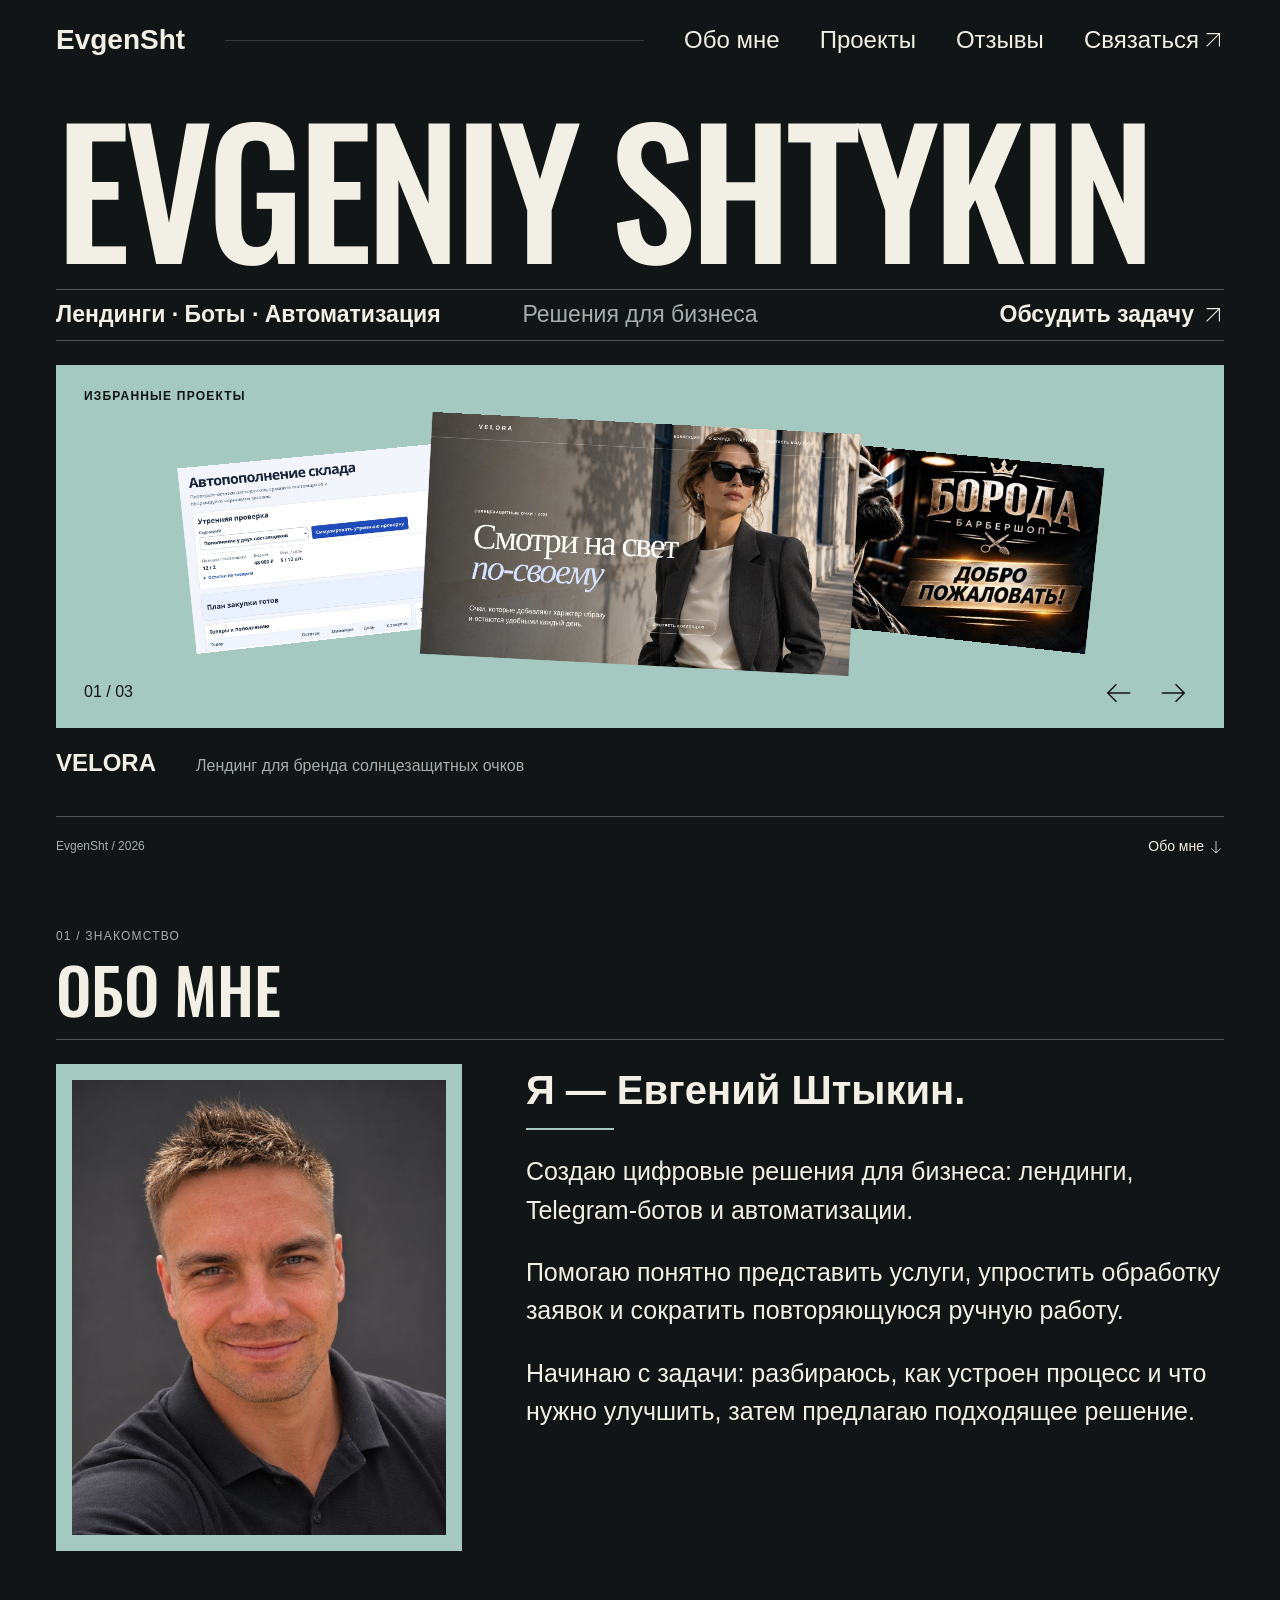
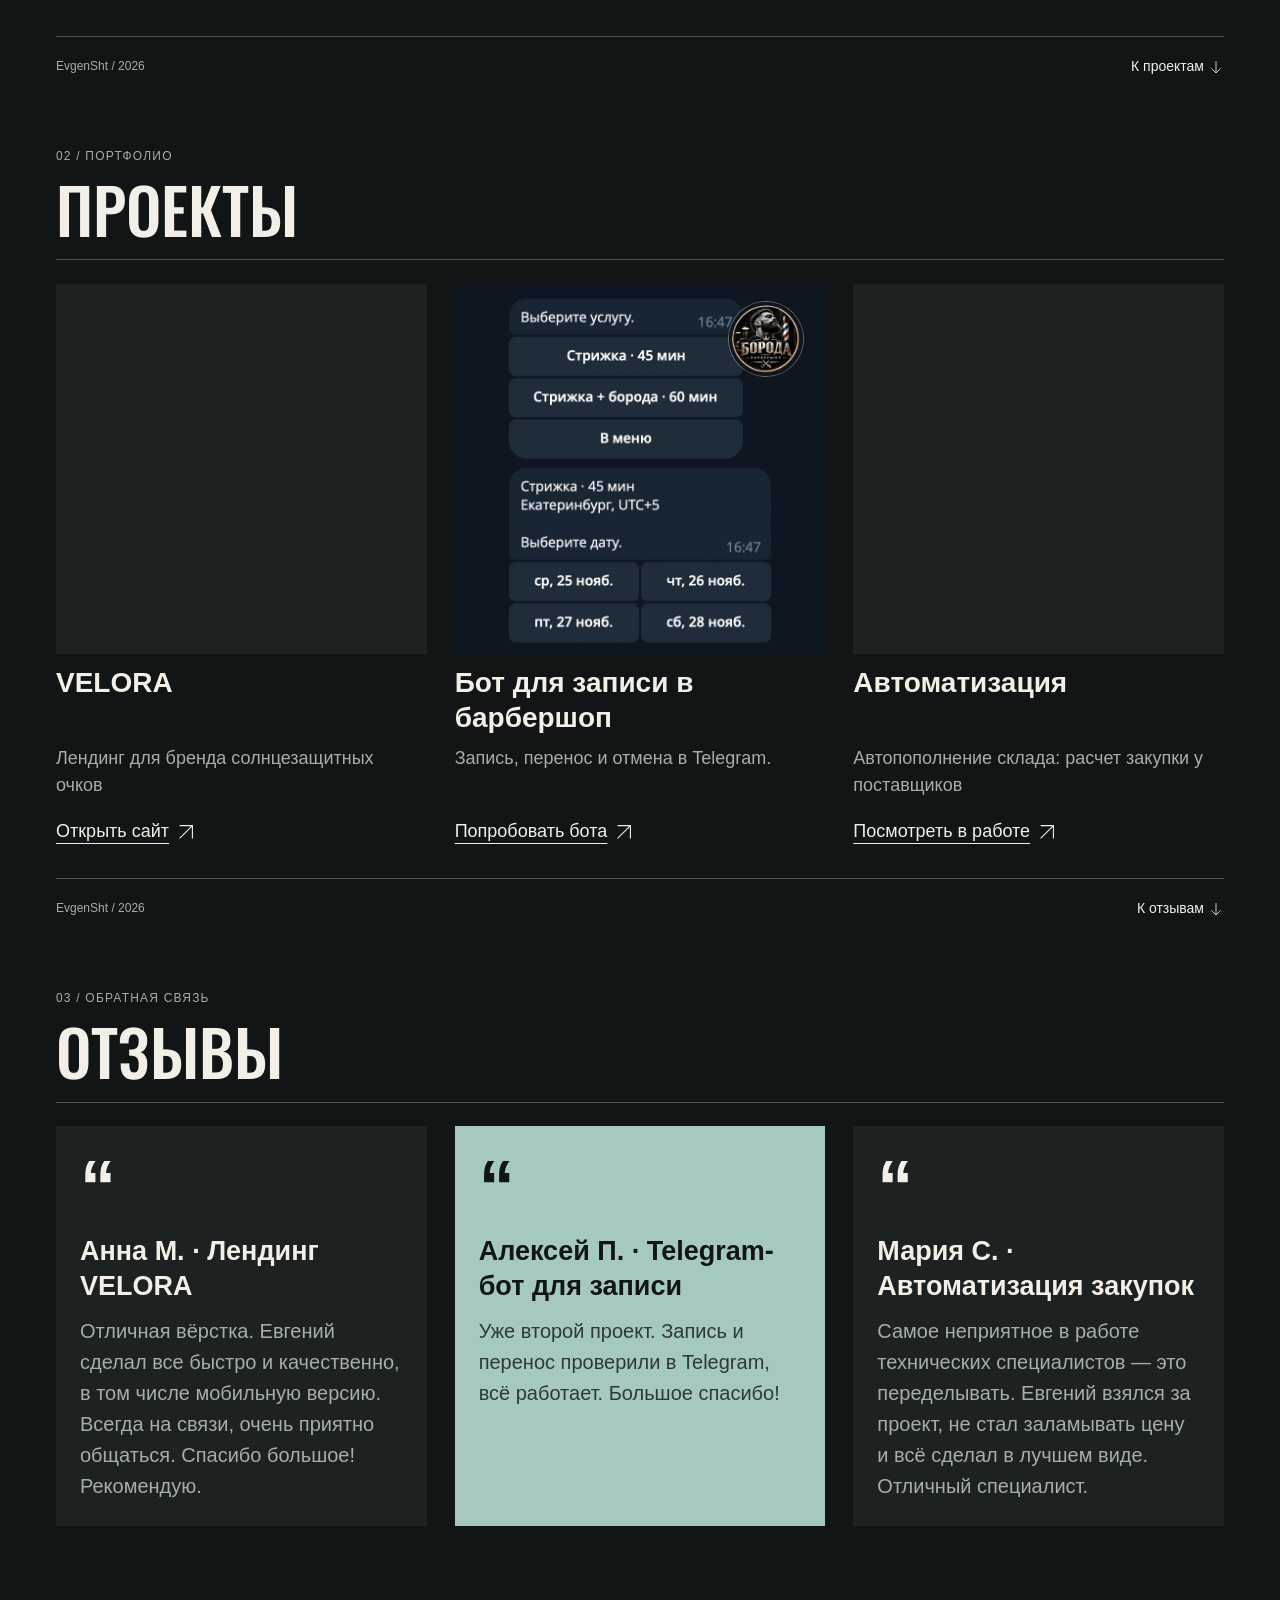
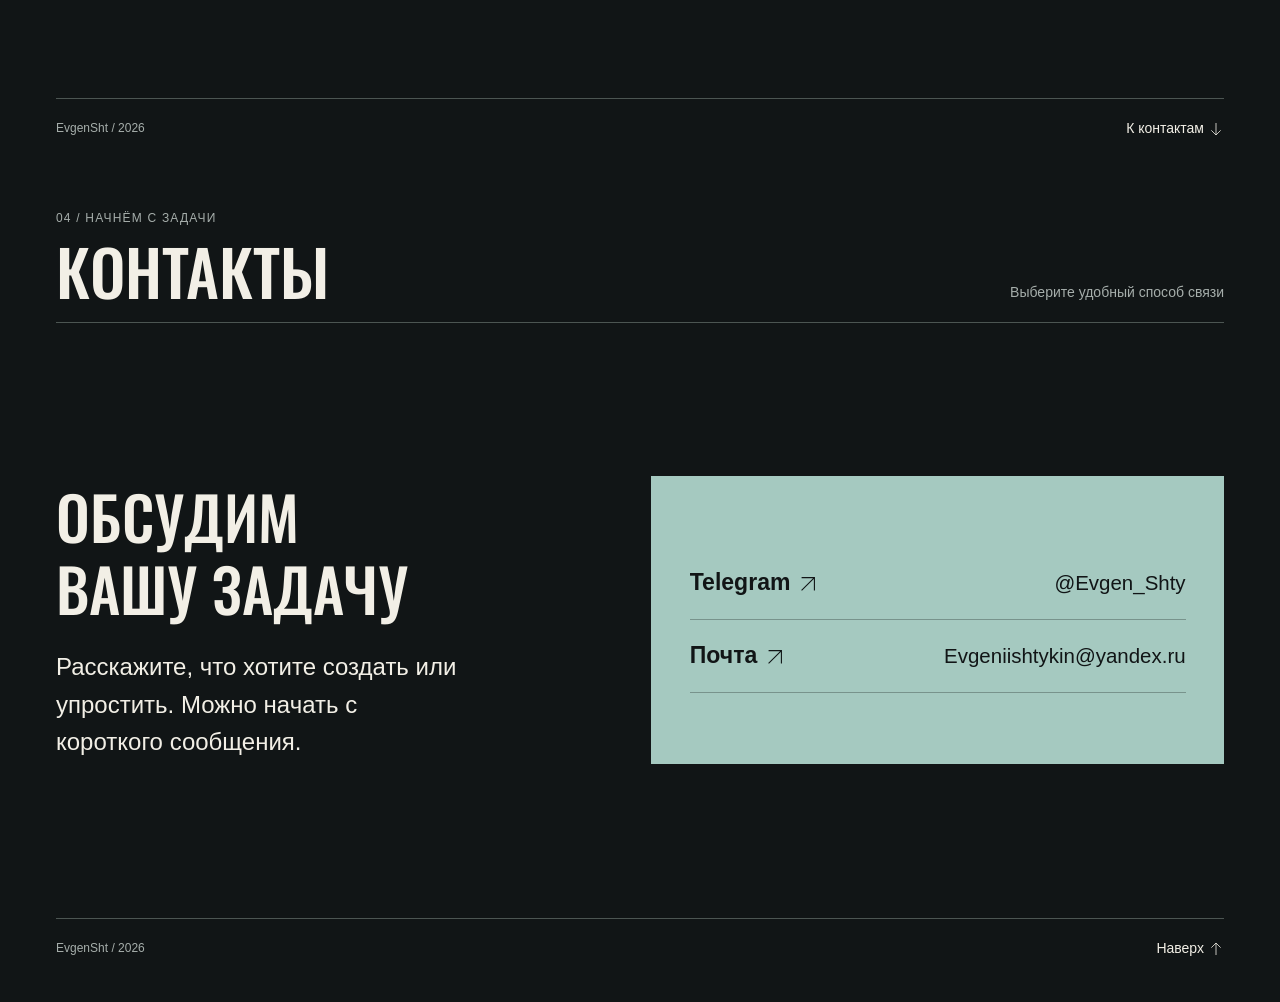
==== commit 2e94364d: "Publish the shared project divider Source commit: 0b4cb0d4e3ffc1cd1b605181677d82b519f1979e" ====
--- a/index.html
+++ b/index.html
@@ -1 +1 @@
-<!DOCTYPE html><html lang="ru" class="rDlCRW_variable"><head><meta charSet="utf-8"/><meta name="viewport" content="width=device-width, initial-scale=1, viewport-fit=cover"/><link rel="preload" href="/_next/static/media/Oswald-s.p.36vnzydago666.ttf" as="font" crossorigin="" type="font/ttf"/><link rel="preload" as="image" href="/images/velora-gallery-cover.webp"/><link rel="stylesheet" href="/_next/static/chunks/3s2ougtob4909.css" data-precedence="next"/><link rel="preload" as="script" fetchPriority="low" href="/_next/static/chunks/1pcw6gskne7pf.js"/><script src="/_next/static/chunks/0li7vzj18bfpo.js" async=""></script><script src="/_next/static/chunks/092r-mewpaf3q.js" async=""></script><script src="/_next/static/chunks/3hcg696yt7n09.js" async=""></script><script src="/_next/static/chunks/turbopack-2u1d16houkiyo.js" async=""></script><script src="/_next/static/chunks/3qfy96eoyh-ek.js" async=""></script><script src="/_next/static/chunks/1bi0zp7wfxw1m.js" async=""></script><meta name="theme-color" content="#111516"/><title>EvgenSht — лендинги, Telegram-боты и автоматизации</title><meta name="description" content="Евгений Штыкин. Создаю цифровые решения для бизнеса: лендинги, Telegram-ботов и автоматизации. Обсудим вашу задачу."/><meta name="robots" content="noindex, nofollow"/><link rel="icon" href="/icon.svg?icon.2manffey2lk8n.svg" sizes="any" type="image/svg+xml"/><meta name="next-size-adjust" content=""/><script src="/_next/static/chunks/0cz1d0mv5g_q7.js" noModule=""></script></head><body><div hidden=""><!--$--><!--/$--></div><a class="skip-link" href="#main-content">К основному содержимому</a><header class="site-header"><div class="header-inner container"><a class="brand" href="#home" translate="no">EvgenSht</a><div class="header-line" aria-hidden="true"></div><nav class="desktop-navigation" aria-label="Основная навигация"><a href="#about">Обо мне</a><a href="#projects">Проекты</a><a href="#reviews">Отзывы</a><a href="#contacts">Связаться <svg aria-hidden="true" focusable="false" viewBox="0 0 24 24" class="arrow"><path d="M5 19 19 5M5 5h14v14" fill="none" stroke="currentColor" stroke-width="1.2"></path></svg></a></nav><button type="button" class="menu-button" aria-haspopup="dialog" aria-controls="mobile-menu" aria-expanded="false">Меню <span aria-hidden="true">≡</span></button></div></header><dialog id="mobile-menu" class="mobile-menu" aria-labelledby="menu-title"><div class="menu-inner container"><div class="menu-top"><span class="brand" translate="no">EvgenSht</span><button type="button" class="menu-close">Закрыть <span aria-hidden="true">×</span></button></div><h2 id="menu-title" class="eyebrow">Навигация</h2><nav aria-label="Мобильная навигация"><a href="#home" aria-current="location">Главная<svg aria-hidden="true" focusable="false" viewBox="0 0 24 24" class="arrow"><path d="M5 19 19 5M5 5h14v14" fill="none" stroke="currentColor" stroke-width="1.2"></path></svg></a><a href="#about">Обо мне<svg aria-hidden="true" focusable="false" viewBox="0 0 24 24" class="arrow"><path d="M5 19 19 5M5 5h14v14" fill="none" stroke="currentColor" stroke-width="1.2"></path></svg></a><a href="#projects">Проекты<svg aria-hidden="true" focusable="false" viewBox="0 0 24 24" class="arrow"><path d="M5 19 19 5M5 5h14v14" fill="none" stroke="currentColor" stroke-width="1.2"></path></svg></a><a href="#reviews">Отзывы<svg aria-hidden="true" focusable="false" viewBox="0 0 24 24" class="arrow"><path d="M5 19 19 5M5 5h14v14" fill="none" stroke="currentColor" stroke-width="1.2"></path></svg></a><a href="#contacts">Контакты<svg aria-hidden="true" focusable="false" viewBox="0 0 24 24" class="arrow"><path d="M5 19 19 5M5 5h14v14" fill="none" stroke="currentColor" stroke-width="1.2"></path></svg></a></nav><a class="menu-cta" href="https://t.me/Evgen_Shty">Обсудить задачу<!-- --> <svg aria-hidden="true" focusable="false" viewBox="0 0 24 24" class="arrow"><path d="M5 19 19 5M5 5h14v14" fill="none" stroke="currentColor" stroke-width="1.2"></path></svg></a><p class="muted">Telegram<!-- --> · <!-- -->@Evgen_Shty</p></div></dialog><noscript><nav class="fallback-navigation container" aria-label="Навигация без JavaScript"><a href="#home">Главная</a><a href="#about">Обо мне</a><a href="#projects">Проекты</a><a href="#reviews">Отзывы</a><a href="#contacts">Контакты</a></nav></noscript><main id="main-content" tabindex="-1"><section id="home" tabindex="-1" class="home-section page-section container" aria-labelledby="home-title"><h1 id="home-title" class="hero-name" tabindex="-1" translate="no"><span>EVGENIY</span> <span>SHTYKIN</span></h1><div class="hero-strip"><p class="services"><span>Лендинги</span><span>Боты</span><span>Автоматизация</span></p><p class="positioning muted">Решения для бизнеса</p><a class="text-cta" href="https://t.me/Evgen_Shty">Обсудить задачу<!-- --> <svg aria-hidden="true" focusable="false" viewBox="0 0 24 24" class="arrow"><path d="M5 19 19 5M5 5h14v14" fill="none" stroke="currentColor" stroke-width="1.2"></path></svg></a></div><div class="gallery" aria-label="Избранные проекты"><div class="gallery-stage"><p class="gallery-label eyebrow">Избранные проекты</p><div class="gallery-stack"><div class="gallery-card" data-slot="active" data-project="velora"><img alt="" draggable="false" width="1440" height="810" decoding="async" data-nimg="1" style="color:transparent" src="/images/velora-gallery-cover.webp"/><a class="gallery-hit-area" href="/demo/velora/" target="_blank" rel="noopener noreferrer" aria-label="VELORA — открыть сайт в новой вкладке"></a></div><div class="gallery-card" data-slot="right" data-project="telegram-demo"><img alt="" draggable="false" loading="lazy" width="764" height="428" decoding="async" data-nimg="1" style="color:transparent" src="/images/boroda-gallery-cover.webp"/><button class="gallery-hit-area" type="button" tabindex="-1" aria-label="Выбрать проект: Бот для записи в барбершоп"></button></div><div class="gallery-card" data-slot="left" data-project="automation-demo"><img alt="" draggable="false" loading="lazy" width="1120" height="630" decoding="async" data-nimg="1" style="color:transparent" src="/images/stock-gallery-cover.webp"/><button class="gallery-hit-area" type="button" tabindex="-1" aria-label="Выбрать проект: Автоматизация"></button></div></div><div class="gallery-controls"><span class="gallery-count" aria-label="Проект 1 из 3">01<!-- --> / <!-- -->03</span><div class="gallery-arrows"><button type="button" aria-label="Предыдущий проект"><svg aria-hidden="true" focusable="false" viewBox="0 0 24 24" class="arrow"><path d="M21 12H3m7-7-7 7 7 7" fill="none" stroke="currentColor" stroke-width="1.2"></path></svg></button><button type="button" aria-label="Следующий проект"><svg aria-hidden="true" focusable="false" viewBox="0 0 24 24" class="arrow"><path d="M3 12h18m-7-7 7 7-7 7" fill="none" stroke="currentColor" stroke-width="1.2"></path></svg></button></div></div></div><div class="gallery-caption"><h2>VELORA</h2><p>Лендинг для бренда солнцезащитных очков</p></div><p role="status" aria-live="polite" aria-atomic="true" class="sr-only"></p></div><div class="section-footer"><p>EvgenSht<!-- --> / <!-- -->2026</p><a href="#about">Обо мне<!-- --> <svg aria-hidden="true" focusable="false" viewBox="0 0 24 24" class="arrow"><path d="M12 3v18m-7-7 7 7 7-7" fill="none" stroke="currentColor" stroke-width="1.2"></path></svg></a></div></section><section id="about" tabindex="-1" class="page-section container" aria-labelledby="about-title"><div class="section-heading"><div><p class="eyebrow">01<!-- --> / <!-- -->Знакомство</p><h2 id="about-title" tabindex="-1">Обо мне</h2></div></div><div class="about-layout section-content"><div class="portrait-frame"><img alt="Евгений Штыкин" loading="lazy" width="1254" height="1254" decoding="async" data-nimg="1" class="portrait" style="color:transparent" src="/images/owner-portrait.webp"/></div><div class="about-copy"><h3>Я — Евгений Штыкин.</h3><div class="accent-line" aria-hidden="true"></div><p>Создаю цифровые решения для бизнеса: лендинги, Telegram-ботов и автоматизации.</p><p>Помогаю понятно представить услуги, упростить обработку заявок и сократить повторяющуюся ручную работу.</p><p>Начинаю с задачи: разбираюсь, как устроен процесс и что нужно улучшить, затем предлагаю подходящее решение.</p></div></div><div class="section-footer"><p>EvgenSht<!-- --> / <!-- -->2026</p><a href="#projects">К проектам<!-- --> <svg aria-hidden="true" focusable="false" viewBox="0 0 24 24" class="arrow"><path d="M12 3v18m-7-7 7 7 7-7" fill="none" stroke="currentColor" stroke-width="1.2"></path></svg></a></div></section><section id="projects" tabindex="-1" class="page-section container" aria-labelledby="projects-title"><div class="section-heading"><div><p class="eyebrow">02<!-- --> / <!-- -->Портфолио</p><h2 id="projects-title" tabindex="-1">Проекты</h2></div></div><div class="projects-grid section-content"><article class="project-card"><div class="project-cover" data-project="velora"><picture><source media="(max-width: 767px)" srcSet="/images/velora-project-mobile.webp"/><img alt="Первый экран VELORA: заголовок и портрет в солнцезащитных очках" loading="lazy" width="1024" height="1024" decoding="async" data-nimg="1" style="color:transparent" src="/images/velora-project-cover.webp"/></picture></div><div class="project-heading"><h3 translate="no">VELORA</h3></div><div class="project-description"><p class="project-summary muted">Лендинг для бренда солнцезащитных очков</p></div><a class="project-demo" href="/demo/velora/" target="_blank" rel="noopener noreferrer" aria-label="Открыть сайт VELORA в новой вкладке">Открыть сайт<!-- --> <svg aria-hidden="true" focusable="false" viewBox="0 0 24 24" class="arrow"><path d="M5 19 19 5M5 5h14v14" fill="none" stroke="currentColor" stroke-width="1.2"></path></svg></a></article><article class="project-card"><div class="project-cover" data-project="telegram-demo"><picture><img alt="Запись в Telegram: выбор услуги и даты в барбершопе «Борода»" loading="lazy" width="564" height="706" decoding="async" data-nimg="1" style="color:transparent" src="/images/boroda-project-cover.webp"/></picture><img alt="" loading="lazy" width="76" height="76" decoding="async" data-nimg="1" class="project-cover-avatar" style="color:transparent" src="/images/boroda-bot.webp"/></div><div class="project-heading"><h3>Бот для записи в барбершоп</h3></div><div class="project-description"><p class="project-summary muted">Запись, перенос и отмена в Telegram.</p></div><a class="project-demo" href="https://t.me/BorodaBarberSh_bot" target="_blank" rel="noopener noreferrer" aria-label="Попробовать бота Бот для записи в барбершоп в новой вкладке">Попробовать бота<!-- --> <svg aria-hidden="true" focusable="false" viewBox="0 0 24 24" class="arrow"><path d="M5 19 19 5M5 5h14v14" fill="none" stroke="currentColor" stroke-width="1.2"></path></svg></a></article><article class="project-card"><div class="project-cover" data-project="automation-demo"><picture><source media="(max-width: 767px)" srcSet="/images/stock-mobile-cover.webp"/><img alt="Экран автопополнения склада с готовым планом закупки" loading="lazy" width="824" height="824" decoding="async" data-nimg="1" style="color:transparent" src="/images/stock-project-cover.webp"/></picture></div><div class="project-heading"><h3>Автоматизация</h3></div><div class="project-description"><p class="project-summary muted">Автопополнение склада: расчет закупки у поставщиков</p></div><a class="project-demo" href="/demo/stock-replenishment/" target="_blank" rel="noopener noreferrer" aria-label="Посмотреть в работе Автоматизация в новой вкладке">Посмотреть в работе<!-- --> <svg aria-hidden="true" focusable="false" viewBox="0 0 24 24" class="arrow"><path d="M5 19 19 5M5 5h14v14" fill="none" stroke="currentColor" stroke-width="1.2"></path></svg></a></article></div><div class="section-footer"><p>EvgenSht<!-- --> / <!-- -->2026</p><a href="#reviews">К отзывам<!-- --> <svg aria-hidden="true" focusable="false" viewBox="0 0 24 24" class="arrow"><path d="M12 3v18m-7-7 7 7 7-7" fill="none" stroke="currentColor" stroke-width="1.2"></path></svg></a></div></section><section id="reviews" tabindex="-1" class="page-section container" aria-labelledby="reviews-title"><div class="section-heading"><div><p class="eyebrow">03<!-- --> / <!-- -->Обратная связь</p><h2 id="reviews-title" tabindex="-1">Отзывы</h2></div></div><div class="reviews-grid section-content"><article class="review-card"><span class="quote-mark" aria-hidden="true">“</span><h3>Анна М.<!-- --> · <!-- -->Лендинг VELORA</h3><blockquote class="review-text">Отличная вёрстка. Евгений сделал все быстро и качественно, в том числе мобильную версию. Всегда на связи, очень приятно общаться. Спасибо большое! Рекомендую.</blockquote></article><article class="review-card review-accent"><span class="quote-mark" aria-hidden="true">“</span><h3>Алексей П.<!-- --> · <!-- -->Telegram-бот для записи</h3><blockquote class="review-text">Уже второй проект. Запись и перенос проверили в Telegram, всё работает. Большое спасибо!</blockquote></article><article class="review-card"><span class="quote-mark" aria-hidden="true">“</span><h3>Мария С.<!-- --> · <!-- -->Автоматизация закупок</h3><blockquote class="review-text">Самое неприятное в работе технических специалистов — это переделывать. Евгений взялся за проект, не стал заламывать цену и всё сделал в лучшем виде. Отличный специалист.</blockquote></article></div><div class="section-footer"><p>EvgenSht<!-- --> / <!-- -->2026</p><a href="#contacts">К контактам<!-- --> <svg aria-hidden="true" focusable="false" viewBox="0 0 24 24" class="arrow"><path d="M12 3v18m-7-7 7 7 7-7" fill="none" stroke="currentColor" stroke-width="1.2"></path></svg></a></div></section><section id="contacts" tabindex="-1" class="page-section container" aria-labelledby="contacts-title"><div class="section-heading"><div><p class="eyebrow">04<!-- --> / <!-- -->Начнём с задачи</p><h2 id="contacts-title" tabindex="-1">Контакты</h2></div><p class="section-detail muted">Выберите удобный способ связи</p></div><div class="contacts-layout section-content"><div class="contact-intro"><h3>Обсудим вашу задачу</h3><p>Расскажите, что хотите создать или упростить. Можно начать с короткого сообщения.</p></div><address class="contact-panel"><a href="https://t.me/Evgen_Shty" class="contact-link"><span>Telegram<!-- --> <svg aria-hidden="true" focusable="false" viewBox="0 0 24 24" class="arrow"><path d="M5 19 19 5M5 5h14v14" fill="none" stroke="currentColor" stroke-width="1.2"></path></svg></span><span>@Evgen_Shty</span></a><a href="mailto:Evgeniishtykin@yandex.ru" class="contact-link"><span>Почта<!-- --> <svg aria-hidden="true" focusable="false" viewBox="0 0 24 24" class="arrow"><path d="M5 19 19 5M5 5h14v14" fill="none" stroke="currentColor" stroke-width="1.2"></path></svg></span><span>Evgeniishtykin@yandex.ru</span></a></address></div><div class="section-footer"><p>EvgenSht<!-- --> / <!-- -->2026</p><a href="#home">Наверх<!-- --> <svg aria-hidden="true" focusable="false" viewBox="0 0 24 24" class="arrow"><path d="M12 21V3m-7 7 7-7 7 7" fill="none" stroke="currentColor" stroke-width="1.2"></path></svg></a></div></section></main><!--$--><!--/$--><script id="_R_">(globalThis["TURBOPACK"] || (globalThis["TURBOPACK"] = [])).push({"otherChunks":["static/chunks/1pcw6gskne7pf.js","static/chunks/0li7vzj18bfpo.js","static/chunks/092r-mewpaf3q.js","static/chunks/3hcg696yt7n09.js"],"runtimeModuleIds":[94553]});</script><script src="/_next/static/chunks/1pcw6gskne7pf.js" async=""></script><script>(self.__next_f=self.__next_f||[]).push([0])</script><script>self.__next_f.push([1,"1:\"$Sreact.fragment\"\n2:\"/_next/static/chunks/3qfy96eoyh-ek.js\"\n3:I[39756,[\"$2\"],\"default\"]\n4:I[37457,[\"$2\"],\"default\"]\n6:\"/_next/static/chunks/1bi0zp7wfxw1m.js\"\n7:I[36852,[\"$2\",\"$6\"],\"SiteHeader\"]\n8:I[23327,[\"$2\",\"$6\"],\"ProjectGallery\"]\n10:\"ViewportBoundary\"\n11:I[97367,[\"$2\"],\"$10\"]\n13:\"MetadataBoundary\"\n14:I[97367,[\"$2\"],\"$13\"]\n15:\"$Sreact.suspense\"\n17:I[68027,[\"$2\"],\"default\",1]\n:HL[\"/_next/static/chunks/3s2ougtob4909.css\",\"style\"]\n:HL[\"/_next/static/media/Oswald-s.p.36vnzydago666.ttf\",\"font\",{\"crossOrigin\":\"\",\"type\":\"font/ttf\"}]\n5:[[\"children\",{\"s\":\"__PAGE__\",\"h\":512,\"d\":{\"r\":[\"$\",\"$1\",\"c\",{\"children\":[[[\"$\",\"$L7\",null,{}],[\"$\",\"main\",null,{\"id\":\"main-content\",\"tabIndex\":-1,\"children\":[[\"$\",\"section\",null,{\"id\":\"home\",\"tabIndex\":-1,\"className\":\"home-section page-section container\",\"aria-labelledby\":\"home-title\",\"children\":[[\"$\",\"h1\",null,{\"id\":\"home-title\",\"className\":\"hero-name\",\"tabIndex\":-1,\"translate\":\"no\",\"children\":[[\"$\",\"span\",null,{\"children\":\"EVGENIY\"}],\" \",[\"$\",\"span\",null,{\"children\":\"SHTYKIN\"}]]}],[\"$\",\"div\",null,{\"className\":\"hero-strip\",\"children\":[[\"$\",\"p\",null,{\"className\":\"services\",\"children\":[[\"$\",\"span\",\"Лендинги\",{\"children\":\"Лендинги\"}],[\"$\",\"span\",\"Боты\",{\"children\":\"Боты\"}],[\"$\",\"span\",\"Автоматизация\",{\"children\":\"Автоматизация\"}]]}],[\"$\",\"p\",null,{\"className\":\"positioning muted\",\"children\":\"Решения для бизнеса\"}],[\"$\",\"a\",null,{\"className\":\"text-cta\",\"href\":\"https://t.me/Evgen_Shty\",\"children\":[\"Обсудить задачу\",\" \",[\"$\",\"svg\",null,{\"aria-hidden\":\"true\",\"focusable\":\"false\",\"viewBox\":\"0 0 24 24\",\"className\":\"arrow\",\"children\":[\"$\",\"path\",null,{\"d\":\"M5 19 19 5M5 5h14v14\",\"fill\":\"none\",\"stroke\":\"currentColor\",\"strokeWidth\":\"1.2\"}]}]]}]]}],[\"$\",\"$L8\",null,{\"items\":[{\"id\":\"velora\",\"title\":\"VELORA\",\"status\":\"demo\",\"order\":1,\"featured\":true,\"summary\":\"Лендинг для бренда солнцезащитных очков\",\"showStatus\":false,\"image\":{\"src\":\"/images/velora-gallery-cover.webp\",\"alt\":\"Первый экран VELORA: заголовок и портрет в солнцезащитных очках\",\"width\":1440,\"height\":810},\"catalogImage\":{\"src\":\"/images/velora-project-cover.webp\",\"mobileSrc\":\"/images/velora-project-mobile.webp\",\"alt\":\"Первый экран VELORA: заголовок и портрет в солнцезащитных очках\",\"width\":1024,\"height\":1024},\"technologies\":[],\"demoUrl\":\"/demo/velora/\"},{\"id\":\"telegram-demo\",\"title\":\"Бот для записи в барбершоп\",\"status\":\"demo\",\"order\":2,\"featured\":true,\"summary\":\"Запись, перенос и отмена в Telegram.\",\"showStatus\":false,\"image\":{\"src\":\"/images/boroda-gallery-cover.webp\",\"alt\":\"Приветственный баннер барбершопа «Борода» в Telegram\",\"width\":764,\"height\":428},\"catalogImage\":{\"src\":\"/images/boroda-project-cover.webp\",\"alt\":\"Запись в Telegram: выбор услуги и даты в барбершопе «Борода»\",\"width\":564,\"height\":706,\"avatarSrc\":\"/images/boroda-bot.webp\"},\"technologies\":[],\"demoUrl\":\"https://t.me/BorodaBarberSh_bot\",\"demoLabel\":\"Попробовать бота\"},{\"id\":\"automation-demo\",\"title\":\"Автоматизация\",\"status\":\"demo\",\"order\":3,\"featured\":true,\"summary\":\"Автопополнение склада: расчет закупки у поставщиков\",\"showStatus\":false,\"image\":{\"src\":\"/images/stock-gallery-cover.webp\",\"alt\":\"Демо автопополнения склада с итогом расчёта закупки\",\"width\":1120,\"height\":630},\"catalogImage\":{\"src\":\"/images/stock-project-cover.webp\",\"mobileSrc\":\"/images/stock-mobile-cover.webp\",\"alt\":\"Экран автопополнения склада с готовым планом закупки\",\"width\":824,\"height\":824},\"technologies\":[],\"demoUrl\":\"/demo/stock-replenishment/\",\"demoLabel\":\"Посмотреть в работе\"}]}],\"$L9\"]}],\"$La\",\"$Lb\",\"$Lc\",\"$Ld\"]}]],[\"$Le\"],\"$Lf\"]}],\"p\":false,\"v\":null}}]]\n0:{\"P\":null,\"c\":[\"\",\"\"],\"q\":\"\",\"i\":false,\"t\":{\"t\":{\"s\":\"\",\"h\":528,\"d\":{\"r\":[\"$\",\"$1\",\"c\",{\"children\":[[[\"$\",\"link\",\"0\",{\"rel\":\"stylesheet\",\"href\":\"/_next/static/chunks/3s2ougtob4909.css\",\"precedence\":\"next\",\"crossOrigin\":\"$undefined\",\"nonce\":\"$undefined\"}],[\"$\",\"script\",\"script-0\",{\"src\":\"/_next/static/chunks/3qfy96eoyh-ek.js\",\"async\":true,\"nonce\":\"$undefined\"}]],[\"$\",\"html\",null,{\"lang\":\"ru\",\"className\":\"rDlCRW_variable\",\"children\":[\"$\",\"body\",null,{\"children\":[[\"$\",\"a\",null,{\"className\":\"skip-link\",\"href\":\"#main-content\",\"children\":\"К основному содержимому\"}],[\"$\",\"$L3\",null,{\"parallelRouterKey\":\"children\",\"error\":\"$undefined\",\"errorStyles\":\"$undefined\",\"errorScripts\":\"$undefined\",\"template\":[\"$\",\"$L4\",null,{}],\"templateStyles\":\"$undefined\",\"templateScripts\":\"$undefined\",\"notFound\":[[[\"$\",\"title\",null,{\"children\":\"404: This page could not be found.\"}],[\"$\",\"div\",null,{\"style\":{\"fontFamily\":\"system-ui,\\\"Segoe UI\\\",Roboto,Helvetica,Arial,sans-serif,\\\"Apple Color Emoji\\\",\\\"Segoe UI Emoji\\\"\",\"height\":\"100vh\",\"textAlign\":\"center\",\"display\":\"flex\",\"flexDirection\":\"column\",\"alignItems\":\"center\",\"justifyContent\":\"center\"},\"children\":[\"$\",\"div\",null,{\"children\":[[\"$\",\"style\",null,{\"dangerouslySetInnerHTML\":{\"__html\":\"body{color:#000;background:#fff;margin:0}.next-error-h1{border-right:1px solid rgba(0,0,0,.3)}@media (prefers-color-scheme:dark){body{color:#fff;background:#000}.next-error-h1{border-right:1px solid rgba(255,255,255,.3)}}\"}}],[\"$\",\"h1\",null,{\"className\":\"next-error-h1\",\"style\":{\"display\":\"inline-block\",\"margin\":\"0 20px 0 0\",\"padding\":\"0 23px 0 0\",\"fontSize\":24,\"fontWeight\":500,\"verticalAlign\":\"top\",\"lineHeight\":\"49px\"},\"children\":404}],[\"$\",\"div\",null,{\"style\":{\"display\":\"inline-block\"},\"children\":[\"$\",\"h2\",null,{\"style\":{\"fontSize\":14,\"fontWeight\":400,\"lineHeight\":\"49px\",\"margin\":0},\"children\":\"This page could not be found.\"}]}]]}]}]],[]],\"forbidden\":\"$undefined\",\"unauthorized\":\"$undefined\"}]]}]}]]}],\"p\":false,\"v\":null},\"c\":\"$Q5\"},\"h\":{\"r\":[\"$\",\"$1\",\"h\",{\"children\":[null,[\"$\",\"$L11\",null,{\"children\":\"$L12\"}],[\"$\",\"$L14\",null,{\"children\":[[\"$\",\"div\",null,{\"hidden\":true,\"children\":[\"$\",\"$15\",null,{\"name\":\"Next.Metadata\",\"children\":\"$L16\"}]}],null]}],[\"$\",\"meta\",null,{\"name\":\"next-size-adjust\",\"content\":\"\"}]]}],\"p\":false,\"v\":null}},\"m\":\"$undefined\",\"G\":[\"$17\",[[\"$\",\"link\",\"0\",{\"rel\":\"stylesheet\",\"href\":\"/_next/static/chunks/3s2ougtob4909.css\",\"precedence\":\"next\",\"crossOrigin\":\"$undefined\",\"nonce\":\"$undefined\"}]]],\"S\":true,\"r\":\"$undefined\",\"s\":\"$undefined\",\"a\":\"$undefined\",\"l\":\"$undefined\",\"p\":\"$undefined\",\"d\":\"$undefined\",\"b\":\"T1ST7_-fYxcXoEOs1ugY_\"}\n18:I[5500,[\"$2\",\"$6\"],\"Image\"]\n1c:I[97367,[\"$2\"],\"OutletBoundary\"]\n9:[\"$\",\"div\",null,{\"className\":\"section-footer\",\"children\":[[\"$\",\"p\",null,{\"children\":[\"EvgenSht\",\" / \",\"2026\"]}],[\"$\",\"a\",null,{\"href\":\"#about\",\"children\":[\"Обо мне\",\" \",[\"$\",\"svg\",null,{\"aria-hidden\":\"true\",\"focusable\":\"false\",\"viewBox\":\"0 0 24 24\",\"className\":\"arrow\",\"children\":[\"$\",\"path\",null,{\"d\":\"M12 3v18m-7-7 7 7 7-7\",\"fill\":\"none\",\"stroke\":\"currentColor\",\"strokeWidth\":\"1.2\"}]}]]}]]}]\na:[\"$\",\"section\",null,{\"id\":\"about\",\"tabIndex\":-1,\"className\":\"page-section container\",\"aria-labelledby\":\"about-title\",\"children\":[[\"$\",\"div\",null,{\"className\":\"section-heading\",\"children\":[[\"$\",\"div\",null,{\"children\":[[\"$\",\"p\",null,{\"className\":\"eyebrow\",\"children\":[\"01\",\" / \",\"Знакомство\"]}],[\"$\",\"h2\",null,{\"id\":\"about-title\",\"tabIndex\":-1,\"children\":\"Обо мне\"}]]}],\"$undefined\"]}],[\"$\",\"div\",null,{\"className\":\"about-layout section-content\",\"children\":[[\"$\",\"div\",null,{\"className\":\"portrait-frame\",\"children\":[\"$\",\"$L18\",null,{\"src\":\"/images/owner-portrait.webp\",\"alt\":\"Евгений Штыкин\",\"width\":1254,\"height\":1254,\"sizes\":\"(max-width: 767px) 90vw, 36vw\",\"className\":\"portrait\"}]}],[\"$\",\"div\",null,{\"className\":\"about-copy\",\"children\":[[\"$\",\"h3\",null,{\"children\":\"Я — Евгений Штыкин.\"}],[\"$\",\"div\",null,{\"className\":\"accent-line\",\"aria-hidden\":\"true\"}],[[\"$\",\"p\",\"Создаю цифровые решения для бизнеса: лендинги, Telegram-ботов и автоматизации.\",{\"children\":\"Создаю цифровые решения для бизнеса: лендинги, Telegram-ботов и автоматизации.\"}],[\"$\",\"p\",\"Помогаю понятно представить услуги, упростить обработку заявок и сократить повторяющуюся ручную работу.\",{\"children\":\"Помогаю понятно представить услуги, упростить обработку заявок и сократить повторяющуюся ручную работу.\"}],[\"$\",\"p\",\"Начинаю с задачи: разбираюсь, как устроен процесс и что нужно улучшить, затем предлагаю подходящее решение.\",{\"children\":\"Начинаю с задачи: разбираюсь, как устроен процесс и что нужно улучшить, затем предлагаю подходящее решение.\"}]]]}]]}],[\"$\",\"div\",null,{\"className\":\"section-footer\",\"children\":[[\"$\",\"p\",null,{\"children\":[\"EvgenSht\",\" / \",\"2026\"]}],[\"$\",\"a\",null,{\"href\":\"#projects\",\"children\":[\"К проектам\",\" \",[\"$\",\"svg\",null,{\"aria-hidden\":\"true\",\"focusable\":\"false\",\"viewBox\":\"0 0 24 24\",\"className\":\"arrow\",\"children\":[\"$\",\"path\",null,{\"d\":\"M12 3v18m-7-7 7 7 7-7\",\"fill\":\"none\",\"stroke\":\"currentColor\",\"strokeWidth\":\"1.2\"}]}]]}]]}]]}]\n19:[[\"$\",\"source\",null,{\"media\":\"(max-width: 767px)\",\"srcSet\":\"/images/velora-project-mobile.webp\"}],[\"$\",\"$L18\",null,{\"src\":\"/images/velora-project-cover.webp\",\"alt\":\"Первый экран VELORA: заголовок и портрет в солнцезащитных очках\",\"width\":1024,\"height\":1024,\"sizes\":\"(max-width: 767px) 90vw, (max-width: 1023px) 45vw, 30vw\"}]]\n1a:[\"$undefined\",[\"$\",\"$L18\",null,{\"src\":\"/images/boroda-project-cover.webp\",\"alt\":\"Запись в Telegram: выбор услуги и даты в барбершопе «Борода»\",\"width\":564,\"height\":706,\"sizes\":\"(max-width: 767px) 90vw, (max-width: 1023px) 45vw, 30vw\"}]]\n1b:[[\"$\",\"source\",null,{\"media\":\"(max-width: 767px)\",\"srcSet\":\"/images/stock-mobile-cover.webp\"}],[\"$\",\"$L18\",null,{\"src\":\"/images/stock-project-cover.webp\",\"alt\":\"Экран автопополнения склада с готовым планом закупки\",\"width\":824,\"height\":824,\"sizes\":\"(max-width: 767px) 90vw, (max-width: 1023px) 45vw, 30vw\"}]]\nb:[\"$\",\"section\",null,{\"id\":\"projects\",\"tabIndex\":-1,\"className\":\"page-section container\",\"aria-labelledby\":\"projects-title\",\"children\":[[\"$\",\"div\",null,{\"className\":\"section-heading\",\"children\":[[\"$\",\"div\",null,{\"children\":[[\"$\",\"p\",null,{\"className\":\"eyebrow\",\"children\":[\"02\",\" / \",\"Портфолио\"]}],[\"$\",\"h2\",null,{\"id\":\"projects-title\",\"tabIndex\":-1,\"children\":\"Проекты\"}]]}],\"$undefined\"]}],[\"$\",\"div\",null,{\"className\":\"projects-grid section-content\",\"children\":[[\"$\",\"article\",\"velora\",{\"className\":\"project-card\",\"children\":[[\"$\",\"div\",null,{\"className\":\"project-cover\",\"data-project\":\"velora\",\"children\":[[\"$\",\"picture\",null,{\"children\":\"$19\"}],\"$undefined\"]}],[\"$\",\"div\",null,{\"className\":\"project-heading\",\"children\":[[\"$\",\"h3\",null,{\"translate\":\"no\",\"children\":\"VELORA\"}],false]}],[\"$\",\"div\",null,{\"className\":\"project-description\",\"children\":[[\"$\",\"p\",null,{\"className\":\"project-summary muted\",\"children\":\"Лендинг для бренда солнцезащитных очков\"}],false]}],[\"$\",\"a\",null,{\"className\":\"project-demo\",\"href\":\"/demo/velora/\",\"target\":\"_blank\",\"rel\":\"noopener noreferrer\",\"aria-label\":\"Открыть сайт VELORA в новой вкладке\",\"children\":[\"Открыть сайт\",\" \",[\"$\",\"svg\",null,{\"aria-hidden\":\"true\",\"focusable\":\"false\",\"viewBox\":\"0 0 24 24\",\"className\":\"arrow\",\"children\":[\"$\",\"path\",null,{\"d\":\"M5 19 19 5M5 5h14v14\",\"fill\":\"none\",\"stroke\":\"currentColor\",\"strokeWidth\":\"1.2\"}]}]]}]]}],[\"$\",\"article\",\"telegram-demo\",{\"className\":\"project-card\",\"children\":[[\"$\",\"div\",null,{\"className\":\"project-cover\",\"data-project\":\"telegram-demo\",\"children\":[[\"$\",\"picture\",null,{\"children\":\"$1a\"}],[\"$\",\"$L18\",null,{\"className\":\"project-cover-avatar\",\"src\":\"/images/boroda-bot.webp\",\"alt\":\"\",\"width\":76,\"height\":76}]]}],[\"$\",\"div\",null,{\"className\":\"project-heading\",\"children\":[[\"$\",\"h3\",null,{\"translate\":\"$undefined\",\"children\":\"Бот для записи в барбершоп\"}],false]}],[\"$\",\"div\",null,{\"className\":\"project-description\",\"children\":[[\"$\",\"p\",null,{\"className\":\"project-summary muted\",\"children\":\"Запись, перенос и отмена в Telegram.\"}],false]}],[\"$\",\"a\",null,{\"className\":\"project-demo\",\"href\":\"https://t.me/BorodaBarberSh_bot\",\"target\":\"_blank\",\"rel\":\"noopener noreferrer\",\"aria-label\":\"Попробовать бота Бот для записи в барбершоп в новой вкладке\",\"children\":[\"Попробовать бота\",\" \",[\"$\",\"svg\",null,{\"aria-hidden\":\"true\",\"focusable\":\"false\",\"viewBox\":\"0 0 24 24\",\"className\":\"arrow\",\"children\":[\"$\",\"path\",null,{\"d\":\"M5 19 19 5M5 5h14v14\",\"fill\":\"none\",\"stroke\":\"currentColor\",\"strokeWidth\":\"1.2\"}]}]]}]]}],[\"$\",\"article\",\"automation-demo\",{\"className\":\"project-card\",\"children\":[[\"$\",\"div\",null,{\"className\":\"project-cover\",\"data-project\":\"automation-demo\",\"children\":[[\"$\",\"picture\",null,{\"children\":\"$1b\"}],\"$undefined\"]}],[\"$\",\"div\",null,{\"className\":\"project-heading\",\"children\":[[\"$\",\"h3\",null,{\"translate\":\"$undefined\",\"children\":\"Автоматизация\"}],false]}],[\"$\",\"div\",null,{\"className\":\"project-description\",\"children\":[[\"$\",\"p\",null,{\"className\":\"project-summary muted\",\"children\":\"Автопополнение склада: расчет закупки у поставщиков\"}],false]}],[\"$\",\"a\",null,{\"className\":\"project-demo\",\"href\":\"/demo/stock-replenishment/\",\"target\":\"_blank\",\"rel\":\"noopener noreferrer\",\"aria-label\":\"Посмотреть в работе Автоматизация в новой вкладке\",\"children\":[\"Посмотреть в работе\",\" \",[\"$\",\"svg\",null,{\"aria-hidden\":\"true\",\"focusable\":\"false\",\"viewBox\":\"0 0 24 24\",\"className\":\"arrow\",\"children\":[\"$\",\"path\",null,{\"d\":\"M5 19 19 5M5 5h14v14\",\"fill\":\"none\",\"stroke\":\"currentColor\",\"strokeWidth\":\"1.2\"}]}]]}]]}]]}],[\"$\",\"div\",null,{\"className\":\"section-footer\",\"children\":[[\"$\",\"p\",null,{\"children\":[\"EvgenSht\",\" / \",\"2026\"]}],[\"$\",\"a\",null,{\"href\":\"#reviews\",\"children\":[\"К отзывам\",\" \",[\"$\",\"svg\",null,{\"aria-hidden\":\"true\",\"focusable\":\"false\",\"viewBox\":\"0 0 24 24\",\"className\":\"arrow\",\"children\":[\"$\",\"path\",null,{\"d\":\"M12 3v18m-7-7 7 7 7-7\",\"fill\":\"none\",\"stroke\":\"currentColor\",\"strokeWidth\":\"1.2\"}]}]]}]]}]]}]\nc:[\"$\",\"section\",null,{\"id\":\"reviews\",\"tabIndex\":-1,\"className\":\"page-section container\",\"aria-labelledby\":\"reviews-title\",\"children\":[[\"$\",\"div\",null,{\"className\":\"section-heading\",\"children\":[[\"$\",\"div\",null,{\"children\":[[\"$\",\"p\",null,{\"className\":\"eyebrow\",\"children\":[\"03\",\" / \",\"Обратная связь\"]}],[\"$\",\"h2\",null,{\"id\":\"reviews-title\",\"tabIndex\":-1,\"children\":\"Отзывы\"}]]}],\"$undefined\"]}],[\"$\",\"div\",null,{\"className\":\"reviews-grid section-content\",\"children\":[[\"$\",\"article\",\"landing\",{\"className\":\"review-card\",\"children\":[[\"$\",\"span\",null,{\"className\":\"quote-mark\",\"aria-hidden\":\"true\",\"children\":\"“\"}],[\"$\",\"h3\",null,{\"children\":[\"Анна М.\",\" · \",\"Лендинг VELORA\"]}],[\"$\",\"blockquote\",null,{\"className\":\"review-text\",\"children\":\"Отличная вёрстка. Евгений сделал все быстро и качественно, в том числе мобильную версию. Всегда на связи, очень приятно общаться. Спасибо большое! Рекомендую.\"}]]}],[\"$\",\"article\",\"bot\",{\"className\":\"review-card review-accent\",\"children\":[[\"$\",\"span\",null,{\"className\":\"quote-mark\",\"aria-hidden\":\"true\",\"children\":\"“\"}],[\"$\",\"h3\",null,{\"children\":[\"Алексей П.\",\" · \",\"Telegram-бот для записи\"]}],[\"$\",\"blockquote\",null,{\"className\":\"review-text\",\"children\":\"Уже второй проект. Запись и перенос проверили в Telegram, всё работает. Большое спасибо!\"}]]}],[\"$\",\"article\",\"automation\",{\"className\":\"review-card\",\"children\":[[\"$\",\"span\",null,{\"className\":\"quote-mark\",\"aria-hidden\":\"true\",\"children\":\"“\"}],[\"$\",\"h3\",null,{\"children\":[\"Мария С.\",\" · \",\"Автоматизация закупок\"]}],[\"$\",\"blockquote\",null,{\"className\":\"review-text\",\"children\":\"Самое неприятное в работе технических специалистов — это переделывать. Евгений взялся за проект, не стал заламывать цену и всё сделал в лучшем виде. Отличный специалист.\"}]]}]]}],[\"$\",\"div\",null,{\"className\":\"section-footer\",\"children\":[[\"$\",\"p\",null,{\"children\":[\"EvgenSht\",\" / \",\"2026\"]}],[\"$\",\"a\",null,{\"href\":\"#contacts\",\"children\":[\"К контактам\",\" \",[\"$\",\"svg\",null,{\"aria-hidden\":\"true\",\"focusable\":\"false\",\"viewBox\":\"0 0 24 24\",\"className\":\"arrow\",\"children\":[\"$\",\"path\",null,{\"d\":\"M12 3v18m-7-7 7 7 7-7\",\"fill\":\"none\",\"stroke\":\"currentColor\",\"strokeWidth\":\"1.2\"}]}]]}]]}]]}]\nd:[\"$\",\"section\",null,{\"id\":\"contacts\",\"tabIndex\":-1,\"className\":\"page-section container\",\"aria-labelledby\":\"contacts-title\",\"children\":[[\"$\",\"div\",null,{\"className\":\"section-heading\",\"children\":[[\"$\",\"div\",null,{\"children\":[[\"$\",\"p\",null,{\"className\":\"eyebrow\",\"children\":[\"04\",\" / \",\"Начнём с задачи\"]}],[\"$\",\"h2\",null,{\"id\":\"contacts-title\",\"tabIndex\":-1,\"children\":\"Контакты\"}]]}],[\"$\",\"p\",null,{\"className\":\"section-detail muted\",\"children\":\"Выберите удобный способ связи\"}]]}],[\"$\",\"div\",null,{\"className\":\"contacts-layout section-content\",\"children\":[[\"$\",\"div\",null,{\"className\":\"contact-intro\",\"children\":[[\"$\",\"h3\",null,{\"children\":\"Обсудим вашу задачу\"}],[\"$\",\"p\",null,{\"children\":\"Расскажите, что хотите создать или упростить. Можно начать с короткого сообщения.\"}]]}],[\"$\",\"address\",null,{\"className\":\"contact-panel\",\"children\":[[\"$\",\"a\",\"telegram\",{\"href\":\"https://t.me/Evgen_Shty\",\"className\":\"contact-link\",\"children\":[[\"$\",\"span\",null,{\"children\":[\"Telegram\",\" \",[\"$\",\"svg\",null,{\"aria-hidden\":\"true\",\"focusable\":\"false\",\"viewBox\":\"0 0 24 24\",\"className\":\"arrow\",\"children\":[\"$\",\"path\",null,{\"d\":\"M5 19 19 5M5 5h14v14\",\"fill\":\"none\",\"stroke\":\"currentColor\",\"strokeWidth\":\"1.2\"}]}]]}],[\"$\",\"span\",null,{\"children\":\"@Evgen_Shty\"}]]}],[\"$\",\"a\",\"email\",{\"href\":\"mailto:Evgeniishtykin@yandex.ru\",\"className\":\"contact-link\",\"children\":[[\"$\",\"span\",null,{\"children\":[\"Почта\",\" \",[\"$\",\"svg\",null,{\"aria-hidden\":\"true\",\"focusable\":\"false\",\"viewBox\":\"0 0 24 24\",\"className\":\"arrow\",\"children\":[\"$\",\"path\",null,{\"d\":\"M5 19 19 5M5 5h14v14\",\"fill\":\"none\",\"stroke\":\"currentColor\",\"strokeWidth\":\"1.2\"}]}]]}],[\"$\",\"span\",null,{\"children\":\"Evgeniishtykin@yandex.ru\"}]]}]]}]]}],[\"$\",\"div\",null,{\"className\":\"section-footer\",\"children\":[[\"$\",\"p\",null,{\"children\":[\"EvgenSht\",\" / \",\"2026\"]}],[\"$\",\"a\",null,{\"href\":\"#home\",\"children\":[\"Наверх\",\" \",[\"$\",\"svg\",null,{\"aria-hidden\":\"true\",\"focusable\":\"false\",\"viewBox\":\"0 0 24 24\",\"className\":\"arrow\",\"children\":[\"$\",\"path\",null,{\"d\":\"M12 21V3m-7 7 7-7 7 7\",\"fill\":\"none\",\"stroke\":\"currentColor\",\"strokeWidth\":\"1.2\"}]}]]}]]}]]}]\ne:[\"$\",\"script\",\"script-0\",{\"src\":\"/_next/static/chunks/1bi0zp7wfxw1m.js\",\"async\":true,\"nonce\":\"$undefined\"}]\nf:[\"$\",\"$L1c\",null,{\"children\":[\"$\",\"$15\",null,{\"name\":\"Next.MetadataOutlet\",\"children\":\"$@1d\"}]}]\n12:[[\"$\",\"meta\",\"0\",{\"charSet\":\"utf-8\"}],[\"$\",\"meta\",\"1\",{\"name\":\"viewport\",\"content\":\"width=device-width, initial-scale=1, viewport-fit=cover\"}],[\"$\",\"meta\",\"2\",{\"name\":\"theme-color\",\"content\":\"#111516\"}]]\n1e:I[27201,[\"$2\"],\"IconMark\"]\n16:[[\"$\",\"title\",\"0\",{\"children\":\"EvgenSht — лендинги, Telegram-боты и автоматизации\"}],[\"$\",\"meta\",\"1\",{\"name\":\"description\",\"content\":\"Евгений Штыкин. Создаю цифровые решения для бизнеса: лендинги, Telegram-ботов и автоматизации. Обсудим вашу задачу.\"}],[\"$\",\"meta\",\"2\",{\"name\":\"robots\",\"content\":\"noindex, nofollow\"}],[\"$\",\"link\",\"3\",{\"rel\":\"icon\",\"href\":\"/icon.svg?icon.2manffey2lk8n.svg\",\"sizes\":\"any\",\"type\":\"image/svg+xml\"}],[\"$\",\"$L1e\",\"4\",{}]]\n1d:null\n"])</script></body></html>+<!DOCTYPE html><html lang="ru" class="rDlCRW_variable"><head><meta charSet="utf-8"/><meta name="viewport" content="width=device-width, initial-scale=1, viewport-fit=cover"/><link rel="preload" href="/_next/static/media/Oswald-s.p.36vnzydago666.ttf" as="font" crossorigin="" type="font/ttf"/><link rel="preload" as="image" href="/images/velora-gallery-cover.webp"/><link rel="stylesheet" href="/_next/static/chunks/42hbuifbkshag.css" data-precedence="next"/><link rel="preload" as="script" fetchPriority="low" href="/_next/static/chunks/1pcw6gskne7pf.js"/><script src="/_next/static/chunks/0li7vzj18bfpo.js" async=""></script><script src="/_next/static/chunks/092r-mewpaf3q.js" async=""></script><script src="/_next/static/chunks/3hcg696yt7n09.js" async=""></script><script src="/_next/static/chunks/turbopack-2u1d16houkiyo.js" async=""></script><script src="/_next/static/chunks/3qfy96eoyh-ek.js" async=""></script><script src="/_next/static/chunks/1bi0zp7wfxw1m.js" async=""></script><meta name="theme-color" content="#111516"/><title>EvgenSht — лендинги, Telegram-боты и автоматизации</title><meta name="description" content="Евгений Штыкин. Создаю цифровые решения для бизнеса: лендинги, Telegram-ботов и автоматизации. Обсудим вашу задачу."/><meta name="robots" content="noindex, nofollow"/><link rel="icon" href="/icon.svg?icon.2manffey2lk8n.svg" sizes="any" type="image/svg+xml"/><meta name="next-size-adjust" content=""/><script src="/_next/static/chunks/0cz1d0mv5g_q7.js" noModule=""></script></head><body><div hidden=""><!--$--><!--/$--></div><a class="skip-link" href="#main-content">К основному содержимому</a><header class="site-header"><div class="header-inner container"><a class="brand" href="#home" translate="no">EvgenSht</a><div class="header-line" aria-hidden="true"></div><nav class="desktop-navigation" aria-label="Основная навигация"><a href="#about">Обо мне</a><a href="#projects">Проекты</a><a href="#reviews">Отзывы</a><a href="#contacts">Связаться <svg aria-hidden="true" focusable="false" viewBox="0 0 24 24" class="arrow"><path d="M5 19 19 5M5 5h14v14" fill="none" stroke="currentColor" stroke-width="1.2"></path></svg></a></nav><button type="button" class="menu-button" aria-haspopup="dialog" aria-controls="mobile-menu" aria-expanded="false">Меню <span aria-hidden="true">≡</span></button></div></header><dialog id="mobile-menu" class="mobile-menu" aria-labelledby="menu-title"><div class="menu-inner container"><div class="menu-top"><span class="brand" translate="no">EvgenSht</span><button type="button" class="menu-close">Закрыть <span aria-hidden="true">×</span></button></div><h2 id="menu-title" class="eyebrow">Навигация</h2><nav aria-label="Мобильная навигация"><a href="#home" aria-current="location">Главная<svg aria-hidden="true" focusable="false" viewBox="0 0 24 24" class="arrow"><path d="M5 19 19 5M5 5h14v14" fill="none" stroke="currentColor" stroke-width="1.2"></path></svg></a><a href="#about">Обо мне<svg aria-hidden="true" focusable="false" viewBox="0 0 24 24" class="arrow"><path d="M5 19 19 5M5 5h14v14" fill="none" stroke="currentColor" stroke-width="1.2"></path></svg></a><a href="#projects">Проекты<svg aria-hidden="true" focusable="false" viewBox="0 0 24 24" class="arrow"><path d="M5 19 19 5M5 5h14v14" fill="none" stroke="currentColor" stroke-width="1.2"></path></svg></a><a href="#reviews">Отзывы<svg aria-hidden="true" focusable="false" viewBox="0 0 24 24" class="arrow"><path d="M5 19 19 5M5 5h14v14" fill="none" stroke="currentColor" stroke-width="1.2"></path></svg></a><a href="#contacts">Контакты<svg aria-hidden="true" focusable="false" viewBox="0 0 24 24" class="arrow"><path d="M5 19 19 5M5 5h14v14" fill="none" stroke="currentColor" stroke-width="1.2"></path></svg></a></nav><a class="menu-cta" href="https://t.me/Evgen_Shty">Обсудить задачу<!-- --> <svg aria-hidden="true" focusable="false" viewBox="0 0 24 24" class="arrow"><path d="M5 19 19 5M5 5h14v14" fill="none" stroke="currentColor" stroke-width="1.2"></path></svg></a><p class="muted">Telegram<!-- --> · <!-- -->@Evgen_Shty</p></div></dialog><noscript><nav class="fallback-navigation container" aria-label="Навигация без JavaScript"><a href="#home">Главная</a><a href="#about">Обо мне</a><a href="#projects">Проекты</a><a href="#reviews">Отзывы</a><a href="#contacts">Контакты</a></nav></noscript><main id="main-content" tabindex="-1"><section id="home" tabindex="-1" class="home-section page-section container" aria-labelledby="home-title"><h1 id="home-title" class="hero-name" tabindex="-1" translate="no"><span>EVGENIY</span> <span>SHTYKIN</span></h1><div class="hero-strip"><p class="services"><span>Лендинги</span><span>Боты</span><span>Автоматизация</span></p><p class="positioning muted">Решения для бизнеса</p><a class="text-cta" href="https://t.me/Evgen_Shty">Обсудить задачу<!-- --> <svg aria-hidden="true" focusable="false" viewBox="0 0 24 24" class="arrow"><path d="M5 19 19 5M5 5h14v14" fill="none" stroke="currentColor" stroke-width="1.2"></path></svg></a></div><div class="gallery" aria-label="Избранные проекты"><div class="gallery-stage"><p class="gallery-label eyebrow">Избранные проекты</p><div class="gallery-stack"><div class="gallery-card" data-slot="active" data-project="velora"><img alt="" draggable="false" width="1440" height="810" decoding="async" data-nimg="1" style="color:transparent" src="/images/velora-gallery-cover.webp"/><a class="gallery-hit-area" href="/demo/velora/" target="_blank" rel="noopener noreferrer" aria-label="VELORA — открыть сайт в новой вкладке"></a></div><div class="gallery-card" data-slot="right" data-project="telegram-demo"><img alt="" draggable="false" loading="lazy" width="764" height="428" decoding="async" data-nimg="1" style="color:transparent" src="/images/boroda-gallery-cover.webp"/><button class="gallery-hit-area" type="button" tabindex="-1" aria-label="Выбрать проект: Бот для записи в барбершоп"></button></div><div class="gallery-card" data-slot="left" data-project="automation-demo"><img alt="" draggable="false" loading="lazy" width="1120" height="630" decoding="async" data-nimg="1" style="color:transparent" src="/images/stock-gallery-cover.webp"/><button class="gallery-hit-area" type="button" tabindex="-1" aria-label="Выбрать проект: Автоматизация"></button></div></div><div class="gallery-controls"><span class="gallery-count" aria-label="Проект 1 из 3">01<!-- --> / <!-- -->03</span><div class="gallery-arrows"><button type="button" aria-label="Предыдущий проект"><svg aria-hidden="true" focusable="false" viewBox="0 0 24 24" class="arrow"><path d="M21 12H3m7-7-7 7 7 7" fill="none" stroke="currentColor" stroke-width="1.2"></path></svg></button><button type="button" aria-label="Следующий проект"><svg aria-hidden="true" focusable="false" viewBox="0 0 24 24" class="arrow"><path d="M3 12h18m-7-7 7 7-7 7" fill="none" stroke="currentColor" stroke-width="1.2"></path></svg></button></div></div></div><div class="gallery-caption"><h2>VELORA</h2><p>Лендинг для бренда солнцезащитных очков</p></div><p role="status" aria-live="polite" aria-atomic="true" class="sr-only"></p></div><div class="section-footer"><p>EvgenSht<!-- --> / <!-- -->2026</p><a href="#about">Обо мне<!-- --> <svg aria-hidden="true" focusable="false" viewBox="0 0 24 24" class="arrow"><path d="M12 3v18m-7-7 7 7 7-7" fill="none" stroke="currentColor" stroke-width="1.2"></path></svg></a></div></section><section id="about" tabindex="-1" class="page-section container" aria-labelledby="about-title"><div class="section-heading"><div><p class="eyebrow">01<!-- --> / <!-- -->Знакомство</p><h2 id="about-title" tabindex="-1">Обо мне</h2></div></div><div class="about-layout section-content"><div class="portrait-frame"><img alt="Евгений Штыкин" loading="lazy" width="1254" height="1254" decoding="async" data-nimg="1" class="portrait" style="color:transparent" src="/images/owner-portrait.webp"/></div><div class="about-copy"><h3>Я — Евгений Штыкин.</h3><div class="accent-line" aria-hidden="true"></div><p>Создаю цифровые решения для бизнеса: лендинги, Telegram-ботов и автоматизации.</p><p>Помогаю понятно представить услуги, упростить обработку заявок и сократить повторяющуюся ручную работу.</p><p>Начинаю с задачи: разбираюсь, как устроен процесс и что нужно улучшить, затем предлагаю подходящее решение.</p></div></div><div class="section-footer"><p>EvgenSht<!-- --> / <!-- -->2026</p><a href="#projects">К проектам<!-- --> <svg aria-hidden="true" focusable="false" viewBox="0 0 24 24" class="arrow"><path d="M12 3v18m-7-7 7 7 7-7" fill="none" stroke="currentColor" stroke-width="1.2"></path></svg></a></div></section><section id="projects" tabindex="-1" class="page-section container" aria-labelledby="projects-title"><div class="section-heading"><div><p class="eyebrow">02<!-- --> / <!-- -->Портфолио</p><h2 id="projects-title" tabindex="-1">Проекты</h2></div></div><div class="projects-grid section-content"><article class="project-card"><div class="project-cover" data-project="velora"><picture><source media="(max-width: 767px)" srcSet="/images/velora-project-mobile.webp"/><img alt="Первый экран VELORA: заголовок и портрет в солнцезащитных очках" loading="lazy" width="1024" height="1024" decoding="async" data-nimg="1" style="color:transparent" src="/images/velora-project-cover.webp"/></picture></div><div class="project-heading"><h3 translate="no">VELORA</h3></div><div class="project-description"><p class="project-summary muted">Лендинг для бренда солнцезащитных очков</p></div><a class="project-demo" href="/demo/velora/" target="_blank" rel="noopener noreferrer" aria-label="Открыть сайт VELORA в новой вкладке">Открыть сайт<!-- --> <svg aria-hidden="true" focusable="false" viewBox="0 0 24 24" class="arrow"><path d="M5 19 19 5M5 5h14v14" fill="none" stroke="currentColor" stroke-width="1.2"></path></svg></a></article><article class="project-card"><div class="project-cover" data-project="telegram-demo"><picture><img alt="Запись в Telegram: выбор услуги и даты в барбершопе «Борода»" loading="lazy" width="564" height="706" decoding="async" data-nimg="1" style="color:transparent" src="/images/boroda-project-cover.webp"/></picture><img alt="" loading="lazy" width="76" height="76" decoding="async" data-nimg="1" class="project-cover-avatar" style="color:transparent" src="/images/boroda-bot.webp"/></div><div class="project-heading"><h3>Бот для записи в барбершоп</h3></div><div class="project-description"><p class="project-summary muted">Запись, перенос и отмена в Telegram.</p></div><a class="project-demo" href="https://t.me/BorodaBarberSh_bot" target="_blank" rel="noopener noreferrer" aria-label="Попробовать бота Бот для записи в барбершоп в новой вкладке">Попробовать бота<!-- --> <svg aria-hidden="true" focusable="false" viewBox="0 0 24 24" class="arrow"><path d="M5 19 19 5M5 5h14v14" fill="none" stroke="currentColor" stroke-width="1.2"></path></svg></a></article><article class="project-card"><div class="project-cover" data-project="automation-demo"><picture><source media="(max-width: 767px)" srcSet="/images/stock-mobile-cover.webp"/><img alt="Экран автопополнения склада с готовым планом закупки" loading="lazy" width="824" height="824" decoding="async" data-nimg="1" style="color:transparent" src="/images/stock-project-cover.webp"/></picture></div><div class="project-heading"><h3>Автоматизация</h3></div><div class="project-description"><p class="project-summary muted">Автопополнение склада: расчет закупки у поставщиков</p></div><a class="project-demo" href="/demo/stock-replenishment/" target="_blank" rel="noopener noreferrer" aria-label="Посмотреть в работе Автоматизация в новой вкладке">Посмотреть в работе<!-- --> <svg aria-hidden="true" focusable="false" viewBox="0 0 24 24" class="arrow"><path d="M5 19 19 5M5 5h14v14" fill="none" stroke="currentColor" stroke-width="1.2"></path></svg></a></article></div><div class="section-footer"><p>EvgenSht<!-- --> / <!-- -->2026</p><a href="#reviews">К отзывам<!-- --> <svg aria-hidden="true" focusable="false" viewBox="0 0 24 24" class="arrow"><path d="M12 3v18m-7-7 7 7 7-7" fill="none" stroke="currentColor" stroke-width="1.2"></path></svg></a></div></section><section id="reviews" tabindex="-1" class="page-section container" aria-labelledby="reviews-title"><div class="section-heading"><div><p class="eyebrow">03<!-- --> / <!-- -->Обратная связь</p><h2 id="reviews-title" tabindex="-1">Отзывы</h2></div></div><div class="reviews-grid section-content"><article class="review-card"><span class="quote-mark" aria-hidden="true">“</span><h3>Анна М.<!-- --> · <!-- -->Лендинг VELORA</h3><blockquote class="review-text">Отличная вёрстка. Евгений сделал все быстро и качественно, в том числе мобильную версию. Всегда на связи, очень приятно общаться. Спасибо большое! Рекомендую.</blockquote></article><article class="review-card review-accent"><span class="quote-mark" aria-hidden="true">“</span><h3>Алексей П.<!-- --> · <!-- -->Telegram-бот для записи</h3><blockquote class="review-text">Уже второй проект. Запись и перенос проверили в Telegram, всё работает. Большое спасибо!</blockquote></article><article class="review-card"><span class="quote-mark" aria-hidden="true">“</span><h3>Мария С.<!-- --> · <!-- -->Автоматизация закупок</h3><blockquote class="review-text">Самое неприятное в работе технических специалистов — это переделывать. Евгений взялся за проект, не стал заламывать цену и всё сделал в лучшем виде. Отличный специалист.</blockquote></article></div><div class="section-footer"><p>EvgenSht<!-- --> / <!-- -->2026</p><a href="#contacts">К контактам<!-- --> <svg aria-hidden="true" focusable="false" viewBox="0 0 24 24" class="arrow"><path d="M12 3v18m-7-7 7 7 7-7" fill="none" stroke="currentColor" stroke-width="1.2"></path></svg></a></div></section><section id="contacts" tabindex="-1" class="page-section container" aria-labelledby="contacts-title"><div class="section-heading"><div><p class="eyebrow">04<!-- --> / <!-- -->Начнём с задачи</p><h2 id="contacts-title" tabindex="-1">Контакты</h2></div><p class="section-detail muted">Выберите удобный способ связи</p></div><div class="contacts-layout section-content"><div class="contact-intro"><h3>Обсудим вашу задачу</h3><p>Расскажите, что хотите создать или упростить. Можно начать с короткого сообщения.</p></div><address class="contact-panel"><a href="https://t.me/Evgen_Shty" class="contact-link"><span>Telegram<!-- --> <svg aria-hidden="true" focusable="false" viewBox="0 0 24 24" class="arrow"><path d="M5 19 19 5M5 5h14v14" fill="none" stroke="currentColor" stroke-width="1.2"></path></svg></span><span>@Evgen_Shty</span></a><a href="mailto:Evgeniishtykin@yandex.ru" class="contact-link"><span>Почта<!-- --> <svg aria-hidden="true" focusable="false" viewBox="0 0 24 24" class="arrow"><path d="M5 19 19 5M5 5h14v14" fill="none" stroke="currentColor" stroke-width="1.2"></path></svg></span><span>Evgeniishtykin@yandex.ru</span></a></address></div><div class="section-footer"><p>EvgenSht<!-- --> / <!-- -->2026</p><a href="#home">Наверх<!-- --> <svg aria-hidden="true" focusable="false" viewBox="0 0 24 24" class="arrow"><path d="M12 21V3m-7 7 7-7 7 7" fill="none" stroke="currentColor" stroke-width="1.2"></path></svg></a></div></section></main><!--$--><!--/$--><script id="_R_">(globalThis["TURBOPACK"] || (globalThis["TURBOPACK"] = [])).push({"otherChunks":["static/chunks/1pcw6gskne7pf.js","static/chunks/0li7vzj18bfpo.js","static/chunks/092r-mewpaf3q.js","static/chunks/3hcg696yt7n09.js"],"runtimeModuleIds":[94553]});</script><script src="/_next/static/chunks/1pcw6gskne7pf.js" async=""></script><script>(self.__next_f=self.__next_f||[]).push([0])</script><script>self.__next_f.push([1,"1:\"$Sreact.fragment\"\n2:\"/_next/static/chunks/3qfy96eoyh-ek.js\"\n3:I[39756,[\"$2\"],\"default\"]\n4:I[37457,[\"$2\"],\"default\"]\n6:\"/_next/static/chunks/1bi0zp7wfxw1m.js\"\n7:I[36852,[\"$2\",\"$6\"],\"SiteHeader\"]\n8:I[23327,[\"$2\",\"$6\"],\"ProjectGallery\"]\n10:\"ViewportBoundary\"\n11:I[97367,[\"$2\"],\"$10\"]\n13:\"MetadataBoundary\"\n14:I[97367,[\"$2\"],\"$13\"]\n15:\"$Sreact.suspense\"\n17:I[68027,[\"$2\"],\"default\",1]\n:HL[\"/_next/static/chunks/42hbuifbkshag.css\",\"style\"]\n:HL[\"/_next/static/media/Oswald-s.p.36vnzydago666.ttf\",\"font\",{\"crossOrigin\":\"\",\"type\":\"font/ttf\"}]\n5:[[\"children\",{\"s\":\"__PAGE__\",\"h\":512,\"d\":{\"r\":[\"$\",\"$1\",\"c\",{\"children\":[[[\"$\",\"$L7\",null,{}],[\"$\",\"main\",null,{\"id\":\"main-content\",\"tabIndex\":-1,\"children\":[[\"$\",\"section\",null,{\"id\":\"home\",\"tabIndex\":-1,\"className\":\"home-section page-section container\",\"aria-labelledby\":\"home-title\",\"children\":[[\"$\",\"h1\",null,{\"id\":\"home-title\",\"className\":\"hero-name\",\"tabIndex\":-1,\"translate\":\"no\",\"children\":[[\"$\",\"span\",null,{\"children\":\"EVGENIY\"}],\" \",[\"$\",\"span\",null,{\"children\":\"SHTYKIN\"}]]}],[\"$\",\"div\",null,{\"className\":\"hero-strip\",\"children\":[[\"$\",\"p\",null,{\"className\":\"services\",\"children\":[[\"$\",\"span\",\"Лендинги\",{\"children\":\"Лендинги\"}],[\"$\",\"span\",\"Боты\",{\"children\":\"Боты\"}],[\"$\",\"span\",\"Автоматизация\",{\"children\":\"Автоматизация\"}]]}],[\"$\",\"p\",null,{\"className\":\"positioning muted\",\"children\":\"Решения для бизнеса\"}],[\"$\",\"a\",null,{\"className\":\"text-cta\",\"href\":\"https://t.me/Evgen_Shty\",\"children\":[\"Обсудить задачу\",\" \",[\"$\",\"svg\",null,{\"aria-hidden\":\"true\",\"focusable\":\"false\",\"viewBox\":\"0 0 24 24\",\"className\":\"arrow\",\"children\":[\"$\",\"path\",null,{\"d\":\"M5 19 19 5M5 5h14v14\",\"fill\":\"none\",\"stroke\":\"currentColor\",\"strokeWidth\":\"1.2\"}]}]]}]]}],[\"$\",\"$L8\",null,{\"items\":[{\"id\":\"velora\",\"title\":\"VELORA\",\"status\":\"demo\",\"order\":1,\"featured\":true,\"summary\":\"Лендинг для бренда солнцезащитных очков\",\"showStatus\":false,\"image\":{\"src\":\"/images/velora-gallery-cover.webp\",\"alt\":\"Первый экран VELORA: заголовок и портрет в солнцезащитных очках\",\"width\":1440,\"height\":810},\"catalogImage\":{\"src\":\"/images/velora-project-cover.webp\",\"mobileSrc\":\"/images/velora-project-mobile.webp\",\"alt\":\"Первый экран VELORA: заголовок и портрет в солнцезащитных очках\",\"width\":1024,\"height\":1024},\"technologies\":[],\"demoUrl\":\"/demo/velora/\"},{\"id\":\"telegram-demo\",\"title\":\"Бот для записи в барбершоп\",\"status\":\"demo\",\"order\":2,\"featured\":true,\"summary\":\"Запись, перенос и отмена в Telegram.\",\"showStatus\":false,\"image\":{\"src\":\"/images/boroda-gallery-cover.webp\",\"alt\":\"Приветственный баннер барбершопа «Борода» в Telegram\",\"width\":764,\"height\":428},\"catalogImage\":{\"src\":\"/images/boroda-project-cover.webp\",\"alt\":\"Запись в Telegram: выбор услуги и даты в барбершопе «Борода»\",\"width\":564,\"height\":706,\"avatarSrc\":\"/images/boroda-bot.webp\"},\"technologies\":[],\"demoUrl\":\"https://t.me/BorodaBarberSh_bot\",\"demoLabel\":\"Попробовать бота\"},{\"id\":\"automation-demo\",\"title\":\"Автоматизация\",\"status\":\"demo\",\"order\":3,\"featured\":true,\"summary\":\"Автопополнение склада: расчет закупки у поставщиков\",\"showStatus\":false,\"image\":{\"src\":\"/images/stock-gallery-cover.webp\",\"alt\":\"Демо автопополнения склада с итогом расчёта закупки\",\"width\":1120,\"height\":630},\"catalogImage\":{\"src\":\"/images/stock-project-cover.webp\",\"mobileSrc\":\"/images/stock-mobile-cover.webp\",\"alt\":\"Экран автопополнения склада с готовым планом закупки\",\"width\":824,\"height\":824},\"technologies\":[],\"demoUrl\":\"/demo/stock-replenishment/\",\"demoLabel\":\"Посмотреть в работе\"}]}],\"$L9\"]}],\"$La\",\"$Lb\",\"$Lc\",\"$Ld\"]}]],[\"$Le\"],\"$Lf\"]}],\"p\":false,\"v\":null}}]]\n0:{\"P\":null,\"c\":[\"\",\"\"],\"q\":\"\",\"i\":false,\"t\":{\"t\":{\"s\":\"\",\"h\":528,\"d\":{\"r\":[\"$\",\"$1\",\"c\",{\"children\":[[[\"$\",\"link\",\"0\",{\"rel\":\"stylesheet\",\"href\":\"/_next/static/chunks/42hbuifbkshag.css\",\"precedence\":\"next\",\"crossOrigin\":\"$undefined\",\"nonce\":\"$undefined\"}],[\"$\",\"script\",\"script-0\",{\"src\":\"/_next/static/chunks/3qfy96eoyh-ek.js\",\"async\":true,\"nonce\":\"$undefined\"}]],[\"$\",\"html\",null,{\"lang\":\"ru\",\"className\":\"rDlCRW_variable\",\"children\":[\"$\",\"body\",null,{\"children\":[[\"$\",\"a\",null,{\"className\":\"skip-link\",\"href\":\"#main-content\",\"children\":\"К основному содержимому\"}],[\"$\",\"$L3\",null,{\"parallelRouterKey\":\"children\",\"error\":\"$undefined\",\"errorStyles\":\"$undefined\",\"errorScripts\":\"$undefined\",\"template\":[\"$\",\"$L4\",null,{}],\"templateStyles\":\"$undefined\",\"templateScripts\":\"$undefined\",\"notFound\":[[[\"$\",\"title\",null,{\"children\":\"404: This page could not be found.\"}],[\"$\",\"div\",null,{\"style\":{\"fontFamily\":\"system-ui,\\\"Segoe UI\\\",Roboto,Helvetica,Arial,sans-serif,\\\"Apple Color Emoji\\\",\\\"Segoe UI Emoji\\\"\",\"height\":\"100vh\",\"textAlign\":\"center\",\"display\":\"flex\",\"flexDirection\":\"column\",\"alignItems\":\"center\",\"justifyContent\":\"center\"},\"children\":[\"$\",\"div\",null,{\"children\":[[\"$\",\"style\",null,{\"dangerouslySetInnerHTML\":{\"__html\":\"body{color:#000;background:#fff;margin:0}.next-error-h1{border-right:1px solid rgba(0,0,0,.3)}@media (prefers-color-scheme:dark){body{color:#fff;background:#000}.next-error-h1{border-right:1px solid rgba(255,255,255,.3)}}\"}}],[\"$\",\"h1\",null,{\"className\":\"next-error-h1\",\"style\":{\"display\":\"inline-block\",\"margin\":\"0 20px 0 0\",\"padding\":\"0 23px 0 0\",\"fontSize\":24,\"fontWeight\":500,\"verticalAlign\":\"top\",\"lineHeight\":\"49px\"},\"children\":404}],[\"$\",\"div\",null,{\"style\":{\"display\":\"inline-block\"},\"children\":[\"$\",\"h2\",null,{\"style\":{\"fontSize\":14,\"fontWeight\":400,\"lineHeight\":\"49px\",\"margin\":0},\"children\":\"This page could not be found.\"}]}]]}]}]],[]],\"forbidden\":\"$undefined\",\"unauthorized\":\"$undefined\"}]]}]}]]}],\"p\":false,\"v\":null},\"c\":\"$Q5\"},\"h\":{\"r\":[\"$\",\"$1\",\"h\",{\"children\":[null,[\"$\",\"$L11\",null,{\"children\":\"$L12\"}],[\"$\",\"$L14\",null,{\"children\":[[\"$\",\"div\",null,{\"hidden\":true,\"children\":[\"$\",\"$15\",null,{\"name\":\"Next.Metadata\",\"children\":\"$L16\"}]}],null]}],[\"$\",\"meta\",null,{\"name\":\"next-size-adjust\",\"content\":\"\"}]]}],\"p\":false,\"v\":null}},\"m\":\"$undefined\",\"G\":[\"$17\",[[\"$\",\"link\",\"0\",{\"rel\":\"stylesheet\",\"href\":\"/_next/static/chunks/42hbuifbkshag.css\",\"precedence\":\"next\",\"crossOrigin\":\"$undefined\",\"nonce\":\"$undefined\"}]]],\"S\":true,\"r\":\"$undefined\",\"s\":\"$undefined\",\"a\":\"$undefined\",\"l\":\"$undefined\",\"p\":\"$undefined\",\"d\":\"$undefined\",\"b\":\"Mb15ph5jMmmR1Z-j0QLYN\"}\n18:I[5500,[\"$2\",\"$6\"],\"Image\"]\n1c:I[97367,[\"$2\"],\"OutletBoundary\"]\n9:[\"$\",\"div\",null,{\"className\":\"section-footer\",\"children\":[[\"$\",\"p\",null,{\"children\":[\"EvgenSht\",\" / \",\"2026\"]}],[\"$\",\"a\",null,{\"href\":\"#about\",\"children\":[\"Обо мне\",\" \",[\"$\",\"svg\",null,{\"aria-hidden\":\"true\",\"focusable\":\"false\",\"viewBox\":\"0 0 24 24\",\"className\":\"arrow\",\"children\":[\"$\",\"path\",null,{\"d\":\"M12 3v18m-7-7 7 7 7-7\",\"fill\":\"none\",\"stroke\":\"currentColor\",\"strokeWidth\":\"1.2\"}]}]]}]]}]\na:[\"$\",\"section\",null,{\"id\":\"about\",\"tabIndex\":-1,\"className\":\"page-section container\",\"aria-labelledby\":\"about-title\",\"children\":[[\"$\",\"div\",null,{\"className\":\"section-heading\",\"children\":[[\"$\",\"div\",null,{\"children\":[[\"$\",\"p\",null,{\"className\":\"eyebrow\",\"children\":[\"01\",\" / \",\"Знакомство\"]}],[\"$\",\"h2\",null,{\"id\":\"about-title\",\"tabIndex\":-1,\"children\":\"Обо мне\"}]]}],\"$undefined\"]}],[\"$\",\"div\",null,{\"className\":\"about-layout section-content\",\"children\":[[\"$\",\"div\",null,{\"className\":\"portrait-frame\",\"children\":[\"$\",\"$L18\",null,{\"src\":\"/images/owner-portrait.webp\",\"alt\":\"Евгений Штыкин\",\"width\":1254,\"height\":1254,\"sizes\":\"(max-width: 767px) 90vw, 36vw\",\"className\":\"portrait\"}]}],[\"$\",\"div\",null,{\"className\":\"about-copy\",\"children\":[[\"$\",\"h3\",null,{\"children\":\"Я — Евгений Штыкин.\"}],[\"$\",\"div\",null,{\"className\":\"accent-line\",\"aria-hidden\":\"true\"}],[[\"$\",\"p\",\"Создаю цифровые решения для бизнеса: лендинги, Telegram-ботов и автоматизации.\",{\"children\":\"Создаю цифровые решения для бизнеса: лендинги, Telegram-ботов и автоматизации.\"}],[\"$\",\"p\",\"Помогаю понятно представить услуги, упростить обработку заявок и сократить повторяющуюся ручную работу.\",{\"children\":\"Помогаю понятно представить услуги, упростить обработку заявок и сократить повторяющуюся ручную работу.\"}],[\"$\",\"p\",\"Начинаю с задачи: разбираюсь, как устроен процесс и что нужно улучшить, затем предлагаю подходящее решение.\",{\"children\":\"Начинаю с задачи: разбираюсь, как устроен процесс и что нужно улучшить, затем предлагаю подходящее решение.\"}]]]}]]}],[\"$\",\"div\",null,{\"className\":\"section-footer\",\"children\":[[\"$\",\"p\",null,{\"children\":[\"EvgenSht\",\" / \",\"2026\"]}],[\"$\",\"a\",null,{\"href\":\"#projects\",\"children\":[\"К проектам\",\" \",[\"$\",\"svg\",null,{\"aria-hidden\":\"true\",\"focusable\":\"false\",\"viewBox\":\"0 0 24 24\",\"className\":\"arrow\",\"children\":[\"$\",\"path\",null,{\"d\":\"M12 3v18m-7-7 7 7 7-7\",\"fill\":\"none\",\"stroke\":\"currentColor\",\"strokeWidth\":\"1.2\"}]}]]}]]}]]}]\n19:[[\"$\",\"source\",null,{\"media\":\"(max-width: 767px)\",\"srcSet\":\"/images/velora-project-mobile.webp\"}],[\"$\",\"$L18\",null,{\"src\":\"/images/velora-project-cover.webp\",\"alt\":\"Первый экран VELORA: заголовок и портрет в солнцезащитных очках\",\"width\":1024,\"height\":1024,\"sizes\":\"(max-width: 767px) 90vw, (max-width: 1023px) 45vw, 30vw\"}]]\n1a:[\"$undefined\",[\"$\",\"$L18\",null,{\"src\":\"/images/boroda-project-cover.webp\",\"alt\":\"Запись в Telegram: выбор услуги и даты в барбершопе «Борода»\",\"width\":564,\"height\":706,\"sizes\":\"(max-width: 767px) 90vw, (max-width: 1023px) 45vw, 30vw\"}]]\n1b:[[\"$\",\"source\",null,{\"media\":\"(max-width: 767px)\",\"srcSet\":\"/images/stock-mobile-cover.webp\"}],[\"$\",\"$L18\",null,{\"src\":\"/images/stock-project-cover.webp\",\"alt\":\"Экран автопополнения склада с готовым планом закупки\",\"width\":824,\"height\":824,\"sizes\":\"(max-width: 767px) 90vw, (max-width: 1023px) 45vw, 30vw\"}]]\nb:[\"$\",\"section\",null,{\"id\":\"projects\",\"tabIndex\":-1,\"className\":\"page-section container\",\"aria-labelledby\":\"projects-title\",\"children\":[[\"$\",\"div\",null,{\"className\":\"section-heading\",\"children\":[[\"$\",\"div\",null,{\"children\":[[\"$\",\"p\",null,{\"className\":\"eyebrow\",\"children\":[\"02\",\" / \",\"Портфолио\"]}],[\"$\",\"h2\",null,{\"id\":\"projects-title\",\"tabIndex\":-1,\"children\":\"Проекты\"}]]}],\"$undefined\"]}],[\"$\",\"div\",null,{\"className\":\"projects-grid section-content\",\"children\":[[\"$\",\"article\",\"velora\",{\"className\":\"project-card\",\"children\":[[\"$\",\"div\",null,{\"className\":\"project-cover\",\"data-project\":\"velora\",\"children\":[[\"$\",\"picture\",null,{\"children\":\"$19\"}],\"$undefined\"]}],[\"$\",\"div\",null,{\"className\":\"project-heading\",\"children\":[[\"$\",\"h3\",null,{\"translate\":\"no\",\"children\":\"VELORA\"}],false]}],[\"$\",\"div\",null,{\"className\":\"project-description\",\"children\":[[\"$\",\"p\",null,{\"className\":\"project-summary muted\",\"children\":\"Лендинг для бренда солнцезащитных очков\"}],false]}],[\"$\",\"a\",null,{\"className\":\"project-demo\",\"href\":\"/demo/velora/\",\"target\":\"_blank\",\"rel\":\"noopener noreferrer\",\"aria-label\":\"Открыть сайт VELORA в новой вкладке\",\"children\":[\"Открыть сайт\",\" \",[\"$\",\"svg\",null,{\"aria-hidden\":\"true\",\"focusable\":\"false\",\"viewBox\":\"0 0 24 24\",\"className\":\"arrow\",\"children\":[\"$\",\"path\",null,{\"d\":\"M5 19 19 5M5 5h14v14\",\"fill\":\"none\",\"stroke\":\"currentColor\",\"strokeWidth\":\"1.2\"}]}]]}]]}],[\"$\",\"article\",\"telegram-demo\",{\"className\":\"project-card\",\"children\":[[\"$\",\"div\",null,{\"className\":\"project-cover\",\"data-project\":\"telegram-demo\",\"children\":[[\"$\",\"picture\",null,{\"children\":\"$1a\"}],[\"$\",\"$L18\",null,{\"className\":\"project-cover-avatar\",\"src\":\"/images/boroda-bot.webp\",\"alt\":\"\",\"width\":76,\"height\":76}]]}],[\"$\",\"div\",null,{\"className\":\"project-heading\",\"children\":[[\"$\",\"h3\",null,{\"translate\":\"$undefined\",\"children\":\"Бот для записи в барбершоп\"}],false]}],[\"$\",\"div\",null,{\"className\":\"project-description\",\"children\":[[\"$\",\"p\",null,{\"className\":\"project-summary muted\",\"children\":\"Запись, перенос и отмена в Telegram.\"}],false]}],[\"$\",\"a\",null,{\"className\":\"project-demo\",\"href\":\"https://t.me/BorodaBarberSh_bot\",\"target\":\"_blank\",\"rel\":\"noopener noreferrer\",\"aria-label\":\"Попробовать бота Бот для записи в барбершоп в новой вкладке\",\"children\":[\"Попробовать бота\",\" \",[\"$\",\"svg\",null,{\"aria-hidden\":\"true\",\"focusable\":\"false\",\"viewBox\":\"0 0 24 24\",\"className\":\"arrow\",\"children\":[\"$\",\"path\",null,{\"d\":\"M5 19 19 5M5 5h14v14\",\"fill\":\"none\",\"stroke\":\"currentColor\",\"strokeWidth\":\"1.2\"}]}]]}]]}],[\"$\",\"article\",\"automation-demo\",{\"className\":\"project-card\",\"children\":[[\"$\",\"div\",null,{\"className\":\"project-cover\",\"data-project\":\"automation-demo\",\"children\":[[\"$\",\"picture\",null,{\"children\":\"$1b\"}],\"$undefined\"]}],[\"$\",\"div\",null,{\"className\":\"project-heading\",\"children\":[[\"$\",\"h3\",null,{\"translate\":\"$undefined\",\"children\":\"Автоматизация\"}],false]}],[\"$\",\"div\",null,{\"className\":\"project-description\",\"children\":[[\"$\",\"p\",null,{\"className\":\"project-summary muted\",\"children\":\"Автопополнение склада: расчет закупки у поставщиков\"}],false]}],[\"$\",\"a\",null,{\"className\":\"project-demo\",\"href\":\"/demo/stock-replenishment/\",\"target\":\"_blank\",\"rel\":\"noopener noreferrer\",\"aria-label\":\"Посмотреть в работе Автоматизация в новой вкладке\",\"children\":[\"Посмотреть в работе\",\" \",[\"$\",\"svg\",null,{\"aria-hidden\":\"true\",\"focusable\":\"false\",\"viewBox\":\"0 0 24 24\",\"className\":\"arrow\",\"children\":[\"$\",\"path\",null,{\"d\":\"M5 19 19 5M5 5h14v14\",\"fill\":\"none\",\"stroke\":\"currentColor\",\"strokeWidth\":\"1.2\"}]}]]}]]}]]}],[\"$\",\"div\",null,{\"className\":\"section-footer\",\"children\":[[\"$\",\"p\",null,{\"children\":[\"EvgenSht\",\" / \",\"2026\"]}],[\"$\",\"a\",null,{\"href\":\"#reviews\",\"children\":[\"К отзывам\",\" \",[\"$\",\"svg\",null,{\"aria-hidden\":\"true\",\"focusable\":\"false\",\"viewBox\":\"0 0 24 24\",\"className\":\"arrow\",\"children\":[\"$\",\"path\",null,{\"d\":\"M12 3v18m-7-7 7 7 7-7\",\"fill\":\"none\",\"stroke\":\"currentColor\",\"strokeWidth\":\"1.2\"}]}]]}]]}]]}]\nc:[\"$\",\"section\",null,{\"id\":\"reviews\",\"tabIndex\":-1,\"className\":\"page-section container\",\"aria-labelledby\":\"reviews-title\",\"children\":[[\"$\",\"div\",null,{\"className\":\"section-heading\",\"children\":[[\"$\",\"div\",null,{\"children\":[[\"$\",\"p\",null,{\"className\":\"eyebrow\",\"children\":[\"03\",\" / \",\"Обратная связь\"]}],[\"$\",\"h2\",null,{\"id\":\"reviews-title\",\"tabIndex\":-1,\"children\":\"Отзывы\"}]]}],\"$undefined\"]}],[\"$\",\"div\",null,{\"className\":\"reviews-grid section-content\",\"children\":[[\"$\",\"article\",\"landing\",{\"className\":\"review-card\",\"children\":[[\"$\",\"span\",null,{\"className\":\"quote-mark\",\"aria-hidden\":\"true\",\"children\":\"“\"}],[\"$\",\"h3\",null,{\"children\":[\"Анна М.\",\" · \",\"Лендинг VELORA\"]}],[\"$\",\"blockquote\",null,{\"className\":\"review-text\",\"children\":\"Отличная вёрстка. Евгений сделал все быстро и качественно, в том числе мобильную версию. Всегда на связи, очень приятно общаться. Спасибо большое! Рекомендую.\"}]]}],[\"$\",\"article\",\"bot\",{\"className\":\"review-card review-accent\",\"children\":[[\"$\",\"span\",null,{\"className\":\"quote-mark\",\"aria-hidden\":\"true\",\"children\":\"“\"}],[\"$\",\"h3\",null,{\"children\":[\"Алексей П.\",\" · \",\"Telegram-бот для записи\"]}],[\"$\",\"blockquote\",null,{\"className\":\"review-text\",\"children\":\"Уже второй проект. Запись и перенос проверили в Telegram, всё работает. Большое спасибо!\"}]]}],[\"$\",\"article\",\"automation\",{\"className\":\"review-card\",\"children\":[[\"$\",\"span\",null,{\"className\":\"quote-mark\",\"aria-hidden\":\"true\",\"children\":\"“\"}],[\"$\",\"h3\",null,{\"children\":[\"Мария С.\",\" · \",\"Автоматизация закупок\"]}],[\"$\",\"blockquote\",null,{\"className\":\"review-text\",\"children\":\"Самое неприятное в работе технических специалистов — это переделывать. Евгений взялся за проект, не стал заламывать цену и всё сделал в лучшем виде. Отличный специалист.\"}]]}]]}],[\"$\",\"div\",null,{\"className\":\"section-footer\",\"children\":[[\"$\",\"p\",null,{\"children\":[\"EvgenSht\",\" / \",\"2026\"]}],[\"$\",\"a\",null,{\"href\":\"#contacts\",\"children\":[\"К контактам\",\" \",[\"$\",\"svg\",null,{\"aria-hidden\":\"true\",\"focusable\":\"false\",\"viewBox\":\"0 0 24 24\",\"className\":\"arrow\",\"children\":[\"$\",\"path\",null,{\"d\":\"M12 3v18m-7-7 7 7 7-7\",\"fill\":\"none\",\"stroke\":\"currentColor\",\"strokeWidth\":\"1.2\"}]}]]}]]}]]}]\nd:[\"$\",\"section\",null,{\"id\":\"contacts\",\"tabIndex\":-1,\"className\":\"page-section container\",\"aria-labelledby\":\"contacts-title\",\"children\":[[\"$\",\"div\",null,{\"className\":\"section-heading\",\"children\":[[\"$\",\"div\",null,{\"children\":[[\"$\",\"p\",null,{\"className\":\"eyebrow\",\"children\":[\"04\",\" / \",\"Начнём с задачи\"]}],[\"$\",\"h2\",null,{\"id\":\"contacts-title\",\"tabIndex\":-1,\"children\":\"Контакты\"}]]}],[\"$\",\"p\",null,{\"className\":\"section-detail muted\",\"children\":\"Выберите удобный способ связи\"}]]}],[\"$\",\"div\",null,{\"className\":\"contacts-layout section-content\",\"children\":[[\"$\",\"div\",null,{\"className\":\"contact-intro\",\"children\":[[\"$\",\"h3\",null,{\"children\":\"Обсудим вашу задачу\"}],[\"$\",\"p\",null,{\"children\":\"Расскажите, что хотите создать или упростить. Можно начать с короткого сообщения.\"}]]}],[\"$\",\"address\",null,{\"className\":\"contact-panel\",\"children\":[[\"$\",\"a\",\"telegram\",{\"href\":\"https://t.me/Evgen_Shty\",\"className\":\"contact-link\",\"children\":[[\"$\",\"span\",null,{\"children\":[\"Telegram\",\" \",[\"$\",\"svg\",null,{\"aria-hidden\":\"true\",\"focusable\":\"false\",\"viewBox\":\"0 0 24 24\",\"className\":\"arrow\",\"children\":[\"$\",\"path\",null,{\"d\":\"M5 19 19 5M5 5h14v14\",\"fill\":\"none\",\"stroke\":\"currentColor\",\"strokeWidth\":\"1.2\"}]}]]}],[\"$\",\"span\",null,{\"children\":\"@Evgen_Shty\"}]]}],[\"$\",\"a\",\"email\",{\"href\":\"mailto:Evgeniishtykin@yandex.ru\",\"className\":\"contact-link\",\"children\":[[\"$\",\"span\",null,{\"children\":[\"Почта\",\" \",[\"$\",\"svg\",null,{\"aria-hidden\":\"true\",\"focusable\":\"false\",\"viewBox\":\"0 0 24 24\",\"className\":\"arrow\",\"children\":[\"$\",\"path\",null,{\"d\":\"M5 19 19 5M5 5h14v14\",\"fill\":\"none\",\"stroke\":\"currentColor\",\"strokeWidth\":\"1.2\"}]}]]}],[\"$\",\"span\",null,{\"children\":\"Evgeniishtykin@yandex.ru\"}]]}]]}]]}],[\"$\",\"div\",null,{\"className\":\"section-footer\",\"children\":[[\"$\",\"p\",null,{\"children\":[\"EvgenSht\",\" / \",\"2026\"]}],[\"$\",\"a\",null,{\"href\":\"#home\",\"children\":[\"Наверх\",\" \",[\"$\",\"svg\",null,{\"aria-hidden\":\"true\",\"focusable\":\"false\",\"viewBox\":\"0 0 24 24\",\"className\":\"arrow\",\"children\":[\"$\",\"path\",null,{\"d\":\"M12 21V3m-7 7 7-7 7 7\",\"fill\":\"none\",\"stroke\":\"currentColor\",\"strokeWidth\":\"1.2\"}]}]]}]]}]]}]\ne:[\"$\",\"script\",\"script-0\",{\"src\":\"/_next/static/chunks/1bi0zp7wfxw1m.js\",\"async\":true,\"nonce\":\"$undefined\"}]\nf:[\"$\",\"$L1c\",null,{\"children\":[\"$\",\"$15\",null,{\"name\":\"Next.MetadataOutlet\",\"children\":\"$@1d\"}]}]\n12:[[\"$\",\"meta\",\"0\",{\"charSet\":\"utf-8\"}],[\"$\",\"meta\",\"1\",{\"name\":\"viewport\",\"content\":\"width=device-width, initial-scale=1, viewport-fit=cover\"}],[\"$\",\"meta\",\"2\",{\"name\":\"theme-color\",\"content\":\"#111516\"}]]\n1e:I[27201,[\"$2\"],\"IconMark\"]\n16:[[\"$\",\"title\",\"0\",{\"children\":\"EvgenSht — лендинги, Telegram-боты и автоматизации\"}],[\"$\",\"meta\",\"1\",{\"name\":\"description\",\"content\":\"Евгений Штыкин. Создаю цифровые решения для бизнеса: лендинги, Telegram-ботов и автоматизации. Обсудим вашу задачу.\"}],[\"$\",\"meta\",\"2\",{\"name\":\"robots\",\"content\":\"noindex, nofollow\"}],[\"$\",\"link\",\"3\",{\"rel\":\"icon\",\"href\":\"/icon.svg?icon.2manffey2lk8n.svg\",\"sizes\":\"any\",\"type\":\"image/svg+xml\"}],[\"$\",\"$L1e\",\"4\",{}]]\n1d:null\n"])</script></body></html>
--- a/_next/static/chunks/42hbuifbkshag.css
+++ b/_next/static/chunks/42hbuifbkshag.css
@@ -0,0 +1,2 @@
+@font-face{font-family:display;src:url(../media/Oswald-s.p.36vnzydago666.ttf)format("truetype");font-display:swap;font-weight:200 700}@font-face{font-family:display Fallback;src:local(Arial);ascent-override:146.78%;descent-override:35.56%;line-gap-override:0.0%;size-adjust:81.28%}.rDlCRW_className{font-family:display,display Fallback,Arial Narrow,Arial}.rDlCRW_variable{--font-display:"display", "display Fallback", Arial Narrow, Arial}
+@layer properties{@supports (((-webkit-hyphens:none)) and (not (margin-trim:block))) or ((-moz-orient:inline) and (not (color:rgb(from red r g b)))){*,:before,:after,::backdrop{--tw-rotate-x:initial;--tw-rotate-y:initial;--tw-rotate-z:initial;--tw-skew-x:initial;--tw-skew-y:initial;--tw-border-style:solid;--tw-ordinal:initial;--tw-slashed-zero:initial;--tw-numeric-figure:initial;--tw-numeric-spacing:initial;--tw-numeric-fraction:initial;--tw-shadow:0 0 #0000;--tw-shadow-color:initial;--tw-shadow-alpha:100%;--tw-inset-shadow:0 0 #0000;--tw-inset-shadow-color:initial;--tw-inset-shadow-alpha:100%;--tw-ring-color:initial;--tw-ring-shadow:0 0 #0000;--tw-inset-ring-color:initial;--tw-inset-ring-shadow:0 0 #0000;--tw-ring-inset:initial;--tw-ring-offset-width:0px;--tw-ring-offset-color:#fff;--tw-ring-offset-shadow:0 0 #0000;--tw-outline-style:solid;--tw-blur:initial;--tw-brightness:initial;--tw-contrast:initial;--tw-grayscale:initial;--tw-hue-rotate:initial;--tw-invert:initial;--tw-opacity:initial;--tw-saturate:initial;--tw-sepia:initial;--tw-drop-shadow:initial;--tw-drop-shadow-color:initial;--tw-drop-shadow-alpha:100%;--tw-drop-shadow-size:initial}}}@layer theme{:root,:host{--font-sans:-apple-system, BlinkMacSystemFont, "Segoe UI", Roboto, "Helvetica Neue", "Noto Sans", Arial, sans-serif, "Apple Color Emoji", "Segoe UI Emoji", "Segoe UI Symbol", "Noto Color Emoji";--font-mono:ui-monospace, SFMono-Regular, Menlo, Monaco, Consolas, "Liberation Mono", "Courier New", monospace;--default-transition-duration:.15s;--default-transition-timing-function:cubic-bezier(.4, 0, .2, 1);--default-font-family:var(--font-sans);--default-mono-font-family:var(--font-mono)}}@layer base{*,:after,:before,::backdrop{box-sizing:border-box;border:0 solid;margin:0;padding:0}::file-selector-button{box-sizing:border-box;border:0 solid;margin:0;padding:0}html,:host{-webkit-text-size-adjust:100%;tab-size:4;line-height:1.5;font-family:var(--default-font-family,-apple-system, BlinkMacSystemFont, "Segoe UI", Roboto, "Helvetica Neue", "Noto Sans", Arial, sans-serif, "Apple Color Emoji", "Segoe UI Emoji", "Segoe UI Symbol", "Noto Color Emoji");font-feature-settings:var(--default-font-feature-settings,normal);font-variation-settings:var(--default-font-variation-settings,normal);-webkit-tap-highlight-color:transparent}hr{height:0;color:inherit;border-top-width:1px}abbr:where([title]){-webkit-text-decoration:underline dotted;text-decoration:underline dotted}h1,h2,h3,h4,h5,h6{font-size:inherit;font-weight:inherit}a{color:inherit;-webkit-text-decoration:inherit;-webkit-text-decoration:inherit;-webkit-text-decoration:inherit;-webkit-text-decoration:inherit;text-decoration:inherit}b,strong{font-weight:bolder}code,kbd,samp,pre{font-family:var(--default-mono-font-family,ui-monospace, SFMono-Regular, Menlo, Monaco, Consolas, "Liberation Mono", "Courier New", monospace);font-feature-settings:var(--default-mono-font-feature-settings,normal);font-variation-settings:var(--default-mono-font-variation-settings,normal);font-size:1em}small{font-size:80%}sub,sup{vertical-align:baseline;font-size:75%;line-height:0;position:relative}sub{bottom:-.25em}sup{top:-.5em}table{text-indent:0;border-color:inherit;border-collapse:collapse}:-moz-focusring:where(:not(iframe)){outline:auto}progress{vertical-align:baseline}summary{display:list-item}ol,ul,menu{list-style:none}img,svg,video,canvas,audio,iframe,embed,object{vertical-align:middle;display:block}img,video{max-width:100%;height:auto}button,input,select,optgroup,textarea{font:inherit;font-feature-settings:inherit;font-variation-settings:inherit;letter-spacing:inherit;color:inherit;opacity:1;background-color:#0000;border-radius:0}::file-selector-button{font:inherit;font-feature-settings:inherit;font-variation-settings:inherit;letter-spacing:inherit;color:inherit;opacity:1;background-color:#0000;border-radius:0}:where(select:is([multiple],[size])) optgroup{font-weight:bolder}:where(select:is([multiple],[size])) optgroup option{padding-inline-start:20px}::file-selector-button{margin-inline-end:4px}::placeholder{opacity:1}@supports (not ((-webkit-appearance:-apple-pay-button))) or (contain-intrinsic-size:1px){::placeholder{color:currentColor}@supports (color:color-mix(in lab, red, red)){::placeholder{color:color-mix(in oklab, currentcolor 50%, transparent)}}}textarea{resize:vertical}::-webkit-search-decoration{-webkit-appearance:none}::-webkit-date-and-time-value{min-height:1lh;text-align:inherit}::-webkit-datetime-edit{display:inline-flex}::-webkit-datetime-edit-fields-wrapper{padding:0}::-webkit-datetime-edit{padding-block:0}::-webkit-datetime-edit-year-field{padding-block:0}::-webkit-datetime-edit-month-field{padding-block:0}::-webkit-datetime-edit-day-field{padding-block:0}::-webkit-datetime-edit-hour-field{padding-block:0}::-webkit-datetime-edit-minute-field{padding-block:0}::-webkit-datetime-edit-second-field{padding-block:0}::-webkit-datetime-edit-millisecond-field{padding-block:0}::-webkit-datetime-edit-meridiem-field{padding-block:0}::-webkit-calendar-picker-indicator{line-height:1}:-moz-ui-invalid{box-shadow:none}button,input:where([type=button],[type=reset],[type=submit]){appearance:button}::file-selector-button{appearance:button}::-webkit-inner-spin-button{height:auto}::-webkit-outer-spin-button{height:auto}[hidden]:where(:not([hidden=until-found])){display:none!important}}@layer components;@layer utilities{.invisible{visibility:hidden}.visible{visibility:visible}.sr-only{clip-path:inset(50%);white-space:nowrap;border-width:0;width:1px;height:1px;margin:-1px;padding:0;position:absolute;overflow:hidden}.fixed{position:fixed}.relative{position:relative}.static{position:static}.sticky{position:sticky}.container{width:100%}@media (min-width:40rem){.container{max-width:40rem}}@media (min-width:48rem){.container{max-width:48rem}}@media (min-width:64rem){.container{max-width:64rem}}@media (min-width:80rem){.container{max-width:80rem}}@media (min-width:96rem){.container{max-width:96rem}}.block{display:block}.contents{display:contents}.hidden{display:none}.inline{display:inline}.table{display:table}.min-h-dvh{min-height:100dvh}.min-w-0{min-width:0}.transform{transform:var(--tw-rotate-x, ) var(--tw-rotate-y, ) var(--tw-rotate-z, ) var(--tw-skew-x, ) var(--tw-skew-y, )}.cursor-pointer{cursor:pointer}.resize{resize:both}.truncate{text-overflow:ellipsis;white-space:nowrap;overflow:hidden}.overflow-x-hidden{overflow-x:hidden}.rounded{border-radius:.25rem}.border{border-style:var(--tw-border-style);border-width:1px}.text-pretty{text-wrap:pretty}.text-wrap{text-wrap:wrap}.break-words{overflow-wrap:break-word}.break-all{word-break:break-all}.tabular-nums{--tw-numeric-spacing:tabular-nums;font-variant-numeric:var(--tw-ordinal, ) var(--tw-slashed-zero, ) var(--tw-numeric-figure, ) var(--tw-numeric-spacing, ) var(--tw-numeric-fraction, )}.shadow{--tw-shadow:0 1px 3px 0 var(--tw-shadow-color,#0000001a), 0 1px 2px -1px var(--tw-shadow-color,#0000001a);box-shadow:var(--tw-inset-shadow), var(--tw-inset-ring-shadow), var(--tw-ring-offset-shadow), var(--tw-ring-shadow), var(--tw-shadow)}.ring{--tw-ring-shadow:var(--tw-ring-inset, ) 0 0 0 calc(1px + var(--tw-ring-offset-width)) var(--tw-ring-color,currentcolor);box-shadow:var(--tw-inset-shadow), var(--tw-inset-ring-shadow), var(--tw-ring-offset-shadow), var(--tw-ring-shadow), var(--tw-shadow)}.outline{outline-style:var(--tw-outline-style);outline-width:1px}.blur{--tw-blur:blur(8px);filter:var(--tw-blur, ) var(--tw-brightness, ) var(--tw-contrast, ) var(--tw-grayscale, ) var(--tw-hue-rotate, ) var(--tw-invert, ) var(--tw-saturate, ) var(--tw-sepia, ) var(--tw-drop-shadow, )}.filter{filter:var(--tw-blur, ) var(--tw-brightness, ) var(--tw-contrast, ) var(--tw-grayscale, ) var(--tw-hue-rotate, ) var(--tw-invert, ) var(--tw-saturate, ) var(--tw-sepia, ) var(--tw-drop-shadow, )}.transition{transition-property:color,background-color,border-color,outline-color,text-decoration-color,fill,stroke,--tw-gradient-from,--tw-gradient-via,--tw-gradient-to,opacity,box-shadow,transform,translate,scale,rotate,filter,-webkit-backdrop-filter,backdrop-filter,display,content-visibility,overlay,pointer-events;transition-timing-function:var(--tw-ease,var(--default-transition-timing-function));transition-duration:var(--tw-duration,var(--default-transition-duration))}.outline-none{--tw-outline-style:none;outline-style:none}}:root{--header-offset:calc(var(--header-height) + env(safe-area-inset-top,0px));--background:#111516;--text:#f2efe6;--muted:#a6aeab;--accent:#a5c9c0;--line:#4c5552;--card:#1b2221;--header-height:80px;--lightningcss-light: ;--lightningcss-dark:initial;color-scheme:dark}*{box-sizing:border-box}html{scroll-behavior:smooth;scroll-padding-top:var(--header-offset);background:var(--background)}body{padding-inline:env(safe-area-inset-left,0px) env(safe-area-inset-right,0px);padding-bottom:env(safe-area-inset-bottom,0px);background:var(--background);color:var(--text);margin:0;font:18px/1.55 Arial,Helvetica,sans-serif}button,a{-webkit-tap-highlight-color:transparent;touch-action:manipulation}a{color:inherit;text-decoration:none}button{font:inherit;color:inherit;cursor:pointer}button,h1,h2,h3,p{margin:0}button{border:0;border-radius:0}a:focus-visible,button:focus-visible{outline:2px solid var(--accent);outline-offset:6px}a:hover{color:var(--accent)}[tabindex="-1"]:focus{outline:none}.container{width:min(100% - 112px,1424px);margin-inline:auto}.arrow{vertical-align:middle;flex-shrink:0;width:22px;height:22px;display:inline-block}.muted{color:var(--muted)}.eyebrow{letter-spacing:.1em;text-transform:uppercase;font-size:12px;line-height:1.5}.sr-only{clip-path:inset(50%);white-space:nowrap;border:0;width:1px;height:1px;margin:-1px;padding:0;position:absolute;overflow:hidden}.skip-link{z-index:100;background:var(--accent);color:var(--background);padding:12px 20px;position:fixed;top:-100px;left:20px}.skip-link:focus{color:var(--background);top:12px}.site-header{z-index:20;background:var(--background);padding-top:env(safe-area-inset-top);position:sticky;top:0}.header-inner{min-height:var(--header-height);align-items:center;gap:40px;display:flex}.brand{white-space:nowrap;font-size:28px;font-weight:700;line-height:1.2}.header-line{background:var(--line);opacity:.6;flex:1;height:1px}.desktop-navigation{align-items:center;gap:40px;font-size:24px;display:flex}.desktop-navigation a{border-bottom:1px solid #0000;align-items:center;gap:3px;min-height:44px;display:inline-flex}.desktop-navigation a[aria-current]{color:var(--accent);border-bottom-color:var(--accent)}.menu-button{background:0 0;min-width:64px;min-height:44px;padding:10px 0 10px 16px;display:none}.page-section{--section-gap:clamp(16px, 2.6svh, 32px);background:var(--background);min-height:calc(100svh - var(--header-offset));flex-direction:column;padding-block:clamp(20px,3svh,40px) clamp(20px,3.5svh,40px);display:flex}.hero-name{font-family:var(--font-display), "Arial Narrow", sans-serif;letter-spacing:-.035em;white-space:nowrap;margin:0 0 10px;font-size:clamp(84px,min(13.55vw,22svh),208px);font-weight:500;line-height:1.08}.hero-strip{border-block:1px solid var(--line);justify-content:space-between;align-items:center;gap:20px;min-height:52px;font-size:clamp(16px,1.8vw,24px);display:flex}.home-section{padding-top:12px}.services span+span:before{content:" · "}.services,.text-cta{font-weight:700}.text-cta{white-space:nowrap;align-items:center;gap:8px;min-height:44px;display:inline-flex}.gallery{margin-block:var(--section-gap)}.gallery-stage{background:var(--accent);height:clamp(240px,min(30.6vw,100svh - 537px),470px);color:var(--background);touch-action:pan-y pinch-zoom;position:relative;overflow:hidden}.gallery-label{z-index:5;font-weight:700;position:absolute;top:22px;left:28px}.gallery-stack{perspective:1400px;position:absolute;inset:48px 0 58px}.gallery-card{transform-origin:50%;background:0 0;width:48%;height:94%;padding:0;transition:transform .52s,opacity .52s;position:absolute;top:4%;left:26%}.gallery-card img{object-fit:contain;width:100%;height:100%}.gallery-hit-area{background:0 0;padding:0;display:block;position:absolute;inset:0}.gallery-hit-area:focus-visible{outline-color:var(--background);outline-offset:0}.gallery-card[data-slot=active]{z-index:3;transform:translate(0)rotate(3deg)}.gallery-card[data-slot=left]{z-index:1;transform:translate(-51%)scale(.76)rotate(-6deg)rotateY(5deg)}.gallery-card[data-slot=right]{z-index:2;transform:translate(51%)scale(.76)rotate(6deg)rotateY(-5deg)}.gallery-controls{bottom:12px;justify-content:space-between;align-items:center;display:flex;position:absolute;inset-inline:28px}.gallery-count{font-variant-numeric:tabular-nums;font-size:16px}.gallery-arrows{gap:8px;display:flex}.gallery-arrows button{background:0 0;min-width:44px;min-height:44px;padding:8px}.gallery-arrows .arrow{width:30px;height:30px}.gallery-arrows button:hover{background:#11151617}.gallery-arrows button:focus-visible{outline-color:var(--background);outline-offset:0}.gallery-caption{align-items:baseline;gap:40px;padding-top:16px;display:flex}.gallery-caption h2{font-size:24px;font-weight:700}.gallery-caption p{color:var(--muted);font-size:16px}.gallery-empty{background:var(--card);margin-top:24px;padding:64px 24px}.section-footer{border-top:1px solid var(--line);justify-content:space-between;align-items:center;gap:20px;margin-top:auto;padding-top:8px;font-size:14px;display:flex}.section-footer p{color:var(--muted);font-size:12px}.section-footer a{align-items:center;gap:4px;min-height:44px;display:inline-flex}.section-footer .arrow{width:16px;height:16px}.section-heading{border-bottom:1px solid var(--line);justify-content:space-between;align-items:end;gap:24px;padding-bottom:14px;display:flex}.section-heading .eyebrow{color:var(--muted);margin-bottom:8px}.section-heading h2{font-family:var(--font-display), sans-serif;text-transform:uppercase;font-size:clamp(44px,7svh,64px);font-weight:500;line-height:1.15}.section-detail{padding-bottom:4px;font-size:14px}.section-content{margin-block:var(--section-gap)}.about-layout{grid-template-columns:500fr 860fr;align-items:start;gap:64px;display:grid}.portrait-frame{background:var(--accent);aspect-ratio:5/6;padding:16px}.portrait{object-fit:cover;object-position:50% 15%;width:100%;height:100%}.about-copy h3{font-size:40px;font-weight:700;line-height:1.3}.accent-line{background:var(--accent);width:88px;height:2px;margin-block:12px 22px}.about-copy>p{max-width:760px;font-size:clamp(20px,2.8svh,25px);line-height:1.55}.about-copy>p+p{margin-top:clamp(14px,2.6svh,28px)}.projects-grid,.reviews-grid{grid-template-columns:repeat(3,minmax(0,1fr));gap:28px;display:grid}.project-card{align-content:start;gap:10px;min-width:0;display:grid}.project-cover{aspect-ratio:1;background:var(--card);position:relative;overflow:hidden}.project-cover[data-project=telegram-demo]{background:#0e1621;padding:12px}.project-cover picture{height:100%;display:block}.project-cover picture img{object-fit:contain;width:100%;height:100%}.project-cover-avatar{pointer-events:none;border:3px solid #0e1621;border-radius:50%;width:clamp(48px,20%,76px);height:auto;position:absolute;top:18px;right:6%;box-shadow:0 0 0 1px #d4b88180}.project-card h3{overflow-wrap:anywhere;font-size:clamp(22px,3.2svh,28px);font-weight:700;line-height:1.25}.project-status{color:var(--accent)}.project-summary{max-width:36ch;font-size:18px}.project-technologies{margin-top:12px;font-size:14px}.project-demo{text-underline-offset:6px;justify-self:start;align-items:center;gap:6px;min-height:44px;text-decoration:underline;display:inline-flex}.image-placeholder{text-align:center;justify-content:center;align-items:center;height:100%;padding:24px;display:flex}.review-card{background:var(--card);align-content:start;gap:12px;padding:24px;display:grid}.review-accent{background:var(--accent);color:var(--background)}.quote-mark{font-size:clamp(46px,8svh,72px);font-weight:700;line-height:1;display:block}.review-card h3{overflow-wrap:anywhere;font-size:clamp(20px,3svh,28px);font-weight:700;line-height:1.3}.review-text{opacity:.8;font-size:clamp(16px,2.3svh,20px)}.review-card:not(.review-accent) .review-text{color:var(--muted);opacity:1}.contacts-layout{flex:1;grid-template-columns:.9fr 1fr;align-items:center;gap:80px;display:grid}.contact-intro h3{font-family:var(--font-display), sans-serif;text-transform:uppercase;max-width:12ch;font-size:60px;font-weight:500;line-height:1.2}.contact-intro>p{max-width:30ch;margin-top:24px;font-size:24px}.contact-panel{background:var(--accent);color:var(--background);flex-direction:column;justify-content:center;min-height:clamp(216px,32svh,320px);padding:clamp(20px,3vw,40px);font-style:normal;display:flex}.contact-link{border-bottom:1px solid #1115164d;justify-content:space-between;align-items:center;gap:16px;min-width:0;padding-block:18px;display:flex}.contact-link>span:first-child{white-space:nowrap;font-size:clamp(18px,1.8vw,26px);font-weight:700}.contact-link>span:last-child{overflow-wrap:anywhere;min-width:0;font-size:clamp(16px,1.6vw,24px)}.contact-link:hover{color:var(--background);text-underline-offset:6px;text-decoration:underline}.contact-link:focus-visible{outline-color:var(--background)}.mobile-menu{padding-inline:env(safe-area-inset-left,0px) env(safe-area-inset-right,0px);overscroll-behavior:contain;background:var(--background);width:100%;max-width:none;height:100dvh;max-height:none;color:var(--text);border:none;margin:0;padding-block:0;position:fixed;inset:0;overflow-y:auto}.mobile-menu::backdrop{background:var(--background)}.menu-inner{padding-bottom:max(32px, env(safe-area-inset-bottom))}.menu-top{min-height:var(--header-height);border-bottom:1px solid var(--line);padding-top:env(safe-area-inset-top);justify-content:space-between;align-items:center;display:flex}.menu-close{background:0 0;min-height:44px;padding:8px 0 8px 12px;font-size:14px}.mobile-menu h2{color:var(--muted);margin-top:36px;margin-bottom:36px}.mobile-menu nav{border-bottom:1px solid var(--line);flex-direction:column;padding-bottom:32px;display:flex}.mobile-menu nav a{font-family:var(--font-display), sans-serif;text-transform:uppercase;justify-content:space-between;align-items:center;min-height:84px;font-size:40px;line-height:1.4;display:flex}.mobile-menu nav a[aria-current]{color:var(--accent)}.menu-cta{color:var(--accent);align-items:center;gap:8px;min-height:44px;margin-top:32px;font-size:22px;font-weight:700;display:flex}.menu-inner>.muted{margin-top:8px;font-size:14px}.fallback-navigation{flex-wrap:wrap;gap:20px;padding-block:12px;display:flex}@media (max-width:1199px){.brand{font-size:24px}.header-inner{gap:24px}.desktop-navigation{gap:24px;font-size:16px}.about-layout{gap:40px}.about-copy h3{font-size:32px}.about-copy>p{font-size:20px}.hero-strip{font-size:16px}.contacts-layout{gap:40px}.contact-panel{padding:24px}.contact-link{flex-direction:column;align-items:start;gap:8px}.review-card{padding:24px}.review-card h3{font-size:24px}}@media (min-width:768px) and (max-width:1023px){.container{width:calc(100% - 64px)}.projects-grid,.reviews-grid{grid-template-columns:repeat(2,minmax(0,1fr))}.about-layout{grid-template-columns:1fr 1.2fr;gap:28px}.contacts-layout{gap:32px}.contact-intro h3{font-size:46px}.contact-intro>p{font-size:20px}.hero-strip{flex-wrap:wrap;padding-block:8px}.positioning{display:none}}@media (max-width:1023px){.desktop-navigation,.header-line{display:none}.header-inner{border-bottom:1px solid var(--line);justify-content:space-between}.menu-button{display:block}}@media (max-width:767px){:root{--header-height:64px}body{font-size:16px}.container{width:calc(100% - 40px)}.brand{font-size:22px}.page-section{--section-gap:20px;padding-block:24px 20px}.home-section{padding-top:26px}.hero-name{white-space:normal;letter-spacing:-.025em;margin:-4px 0 16px;font-size:clamp(80px,26.7vw,112px);line-height:1.03}.hero-name span{display:block}.hero-strip{border:0;flex-direction:column;align-items:start;gap:8px;font-size:18px}.services{font-weight:400}.services span:last-child{display:block}.services span:last-child:before{content:none}.positioning{display:none}.text-cta{border-bottom:1px solid var(--text);min-height:44px}.gallery-stage{height:clamp(220px,100svh - 610px,270px)}.gallery-label{letter-spacing:.03em;font-size:10px;top:16px;left:16px}.gallery-stack{inset:48px 0 52px}.gallery-card{width:80%;height:100%;transition-duration:.3s;top:0;left:10%}.gallery-card[data-slot=active]{transform:rotate(3deg)}.gallery-card[data-slot=left]{transform:translate(-10%)scale(.93)rotate(-3deg)}.gallery-card[data-slot=right]{transform:translate(10%)scale(.93)rotate(3deg)}.gallery-controls{inset-inline:16px;bottom:4px}.gallery-count{font-size:14px}.gallery-caption{flex-direction:column;gap:8px;padding-top:18px}.gallery-caption h2{font-size:24px}.gallery-caption p{font-size:14px}.section-footer p{font-size:11px}.section-footer{gap:12px}.section-heading{border-bottom:0;flex-direction:column;align-items:start;gap:8px;padding-bottom:0}.section-heading h2{font-size:40px}.section-heading .eyebrow{letter-spacing:.04em;margin-bottom:12px;font-size:10px}.section-detail{font-size:16px}#contacts .section-detail{display:none}.about-layout,.contacts-layout{grid-template-columns:1fr;gap:28px;display:grid}.portrait-frame{aspect-ratio:1;padding:12px}.about-copy h3{font-size:24px}.accent-line{display:none}.about-copy>p{font-size:17px;line-height:1.55}.about-copy h3+.accent-line+p,.about-copy>p+p{margin-top:16px}.projects-grid,.reviews-grid{grid-template-columns:1fr;gap:32px}.project-cover{aspect-ratio:1.6}.project-cover[data-project=telegram-demo]{aspect-ratio:1}.project-card h3{font-size:24px}.project-status{letter-spacing:0;text-transform:none;font-size:14px}.project-summary{font-size:16px}.reviews-grid{gap:16px}.review-card{padding:20px}.review-card h3{font-size:20px}.review-text{font-size:16px}.contacts-layout{flex:0;gap:24px}.contact-intro h3{font-size:44px}.contact-intro>p{margin-top:28px;font-size:18px}.contact-panel{min-height:160px;padding:20px}.contact-link{gap:4px;padding-block:12px}.contact-link>span:first-child{font-size:22px}.contact-link>span:last-child{font-size:18px}}@media (max-width:359px){.container{width:calc(100% - 32px)}.hero-name{font-size:26vw}.gallery-stage{height:240px}.mobile-menu nav a{min-height:68px;font-size:36px}}@media (prefers-reduced-motion:reduce){html{scroll-behavior:auto}*,:before,:after{scroll-behavior:auto!important;transition-duration:0s!important;animation-duration:0s!important}}.gallery-card[data-slot=hidden]{opacity:0;pointer-events:none;transform:scale(.5)}.gallery-caption h2,.gallery-caption p,.project-summary,.review-text,.about-copy,.contact-intro{overflow-wrap:anywhere;min-width:0}@media (scripting:none){.menu-button,.gallery-arrows{display:none}}@supports (grid-template-rows:subgrid){@media (min-width:768px){.projects-grid,.reviews-grid{row-gap:12px}.project-card{grid-row:span 4;grid-template-rows:subgrid}.review-card{grid-row:span 3;grid-template-rows:subgrid}}}@media (min-width:1024px){.hero-strip{grid-template-columns:minmax(0,1fr) auto minmax(0,1fr);column-gap:16px;display:grid}.hero-strip .text-cta{justify-self:end}.portrait-frame{max-height:max(280px,100svh - 345px)}}@media (min-width:1024px) and (max-height:720px){.page-section{--section-gap:12px}.gallery-stage{height:clamp(185px,100svh - 480px,240px)}.reviews-grid{row-gap:10px}.review-card{padding-block:12px}}@property --tw-rotate-x{syntax:"*";inherits:false}@property --tw-rotate-y{syntax:"*";inherits:false}@property --tw-rotate-z{syntax:"*";inherits:false}@property --tw-skew-x{syntax:"*";inherits:false}@property --tw-skew-y{syntax:"*";inherits:false}@property --tw-border-style{syntax:"*";inherits:false;initial-value:solid}@property --tw-ordinal{syntax:"*";inherits:false}@property --tw-slashed-zero{syntax:"*";inherits:false}@property --tw-numeric-figure{syntax:"*";inherits:false}@property --tw-numeric-spacing{syntax:"*";inherits:false}@property --tw-numeric-fraction{syntax:"*";inherits:false}@property --tw-shadow{syntax:"*";inherits:false;initial-value:0 0 #0000}@property --tw-shadow-color{syntax:"*";inherits:false}@property --tw-shadow-alpha{syntax:"<percentage>";inherits:false;initial-value:100%}@property --tw-inset-shadow{syntax:"*";inherits:false;initial-value:0 0 #0000}@property --tw-inset-shadow-color{syntax:"*";inherits:false}@property --tw-inset-shadow-alpha{syntax:"<percentage>";inherits:false;initial-value:100%}@property --tw-ring-color{syntax:"*";inherits:false}@property --tw-ring-shadow{syntax:"*";inherits:false;initial-value:0 0 #0000}@property --tw-inset-ring-color{syntax:"*";inherits:false}@property --tw-inset-ring-shadow{syntax:"*";inherits:false;initial-value:0 0 #0000}@property --tw-ring-inset{syntax:"*";inherits:false}@property --tw-ring-offset-width{syntax:"<length>";inherits:false;initial-value:0}@property --tw-ring-offset-color{syntax:"*";inherits:false;initial-value:#fff}@property --tw-ring-offset-shadow{syntax:"*";inherits:false;initial-value:0 0 #0000}@property --tw-outline-style{syntax:"*";inherits:false;initial-value:solid}@property --tw-blur{syntax:"*";inherits:false}@property --tw-brightness{syntax:"*";inherits:false}@property --tw-contrast{syntax:"*";inherits:false}@property --tw-grayscale{syntax:"*";inherits:false}@property --tw-hue-rotate{syntax:"*";inherits:false}@property --tw-invert{syntax:"*";inherits:false}@property --tw-opacity{syntax:"*";inherits:false}@property --tw-saturate{syntax:"*";inherits:false}@property --tw-sepia{syntax:"*";inherits:false}@property --tw-drop-shadow{syntax:"*";inherits:false}@property --tw-drop-shadow-color{syntax:"*";inherits:false}@property --tw-drop-shadow-alpha{syntax:"<percentage>";inherits:false;initial-value:100%}@property --tw-drop-shadow-size{syntax:"*";inherits:false}
